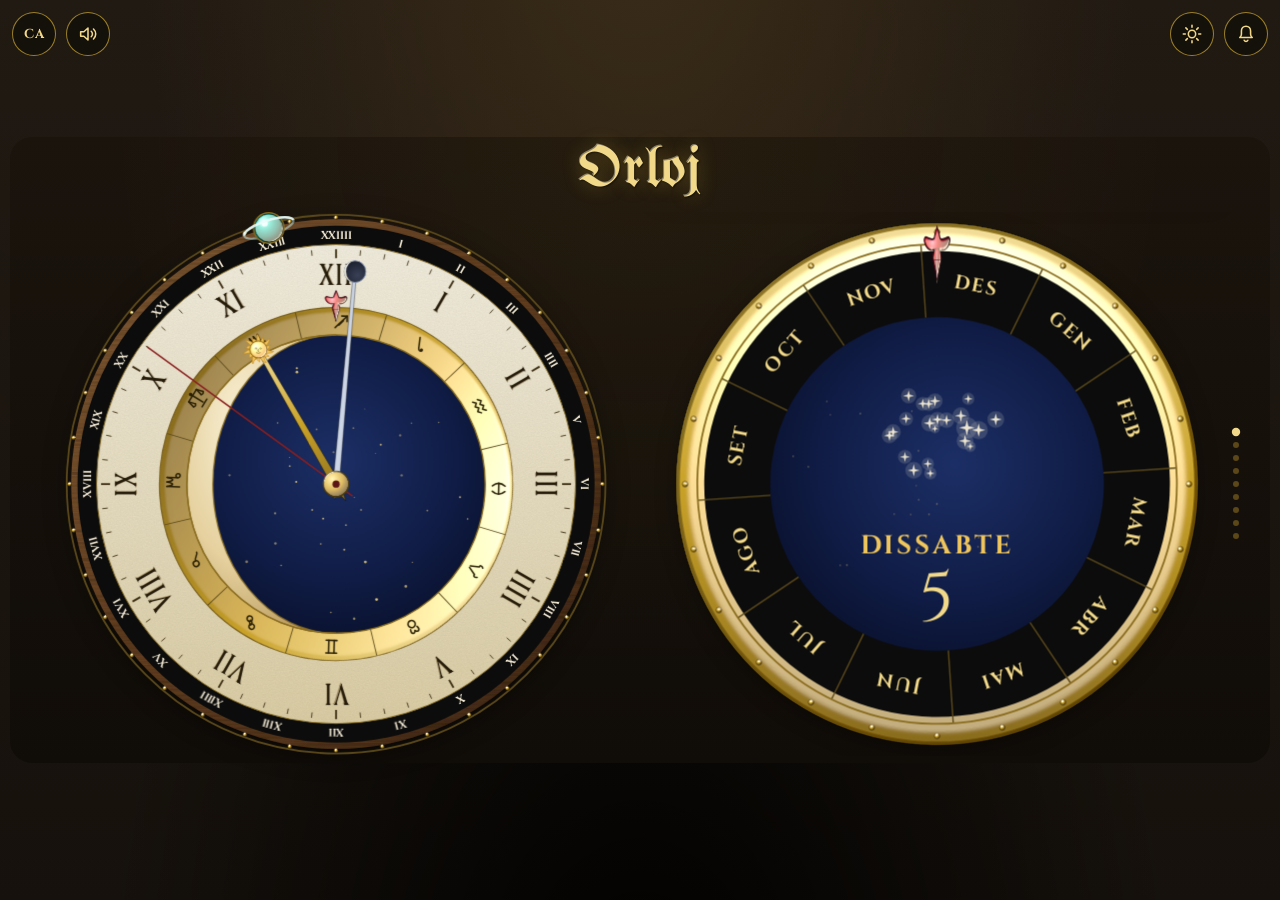
==== index.html @ bd99615a "Add files via upload" ====
<!DOCTYPE html>
<html lang="ca">
<head>
<meta charset="UTF-8">
<meta name="viewport" content="width=device-width, initial-scale=1.0, maximum-scale=1.0, user-scalable=no, viewport-fit=cover">
<meta name="apple-mobile-web-app-capable" content="yes">
<meta name="apple-mobile-web-app-status-bar-style" content="black-translucent">
<meta name="apple-mobile-web-app-title" content="Orloj">
<meta name="theme-color" content="#100c08">
<title>Orloj — iPhone</title>
<link rel="preconnect" href="https://fonts.googleapis.com">
<link rel="preconnect" href="https://fonts.gstatic.com" crossorigin>
<link href="https://fonts.googleapis.com/css2?family=UnifrakturMaguntia&family=Grenze+Gotisch:wght@500;600;700&family=Alegreya:ital,wght@0,500;0,700;1,500&family=Cinzel:wght@400;600;700&family=Cormorant+Garamond:ital,wght@0,400;0,500;0,600;0,700;1,400;1,500&display=swap" rel="stylesheet">
<style>
  :root{
    --nit: #0a1330;
    --nit2: #142452;
    --pedra: #211a13;
    --pedra2: #16110c;
    --or: #d4af37;
    --or-clar: #f2d98a;
    --or-fosc: #8a6d1f;
    --or-viu: #f0c65c;
    --ivori: #f2e8d0;
    --vermell: #7a1f1f;
    --arg: #c9d2e0;
  }

  *{ box-sizing: border-box; }

  html,body{
    margin:0;
    height:100%;
    background:
      radial-gradient(ellipse at 50% -10%, #3a2c18 0%, transparent 55%),
      radial-gradient(ellipse at 50% 120%, #000 0%, transparent 60%),
      linear-gradient(180deg, var(--pedra) 0%, var(--pedra2) 100%);
    color: var(--ivori);
    font-family: 'Cormorant Garamond', serif;
  }

  body{
    display:flex;
    justify-content:center;
    align-items:center;
    min-height: 100dvh;
    overflow-y: auto;
    padding:
      max(10px, env(safe-area-inset-top))
      max(10px, env(safe-area-inset-right))
      max(10px, env(safe-area-inset-bottom))
      max(10px, env(safe-area-inset-left));
  }

  .marc{
    width: min(100%, 92vh);
    max-width: 460px;
    border-radius: 22px;
    background:
      radial-gradient(ellipse at 50% 0%, rgba(212,175,55,0.06), transparent 60%),
      linear-gradient(180deg, #1b140d 0%, #100c08 100%);
    padding: 1.4vh 4vw 1.2vh;
    position: relative;
    display:flex;
    flex-direction:column;
    align-items:center;
  }

  .contingut{
    display:flex;
    flex-direction:column;
    align-items:center;
    width:100%;
  }
  .columna-esq, .columna-dre{
    display:flex;
    flex-direction:column;
    align-items:center;
    width:100%;
  }

  header{
    text-align:center;
    flex: 0 0 auto;
  }
  h1{
    font-family: 'UnifrakturMaguntia', cursive;
    font-weight: 400;
    font-size: clamp(22px, 7vh, 38px);
    margin: 2px 0 0;
    color: var(--or-clar);
    text-shadow: 0 0 18px rgba(212,175,55,0.35), -1px -1px 0px rgba(255,250,230,0.45), 1px 1px 1.5px rgba(0,0,0,0.7);
    letter-spacing: 1px;
    line-height:1;
    cursor: pointer;
  }
  h1:active{
    filter: brightness(0.85);
  }
  .subtitol{
    font-family: 'Cinzel', serif;
    font-size: clamp(8px, 1.6vh, 11px);
    letter-spacing: 2.5px;
    text-transform: uppercase;
    color: var(--or-viu);
    font-weight: 600;
    text-shadow: 0 0 6px rgba(240,198,92,0.35), -0.8px -0.8px 0 rgba(255,250,230,0.4), 0.8px 0.8px 1px rgba(0,0,0,0.65);
  }

  .disc-wrap{
    width: min(62vw, 40vh, 420px);
    flex: 0 0 auto;
    margin: 1vh auto 0;
    position: relative;
    aspect-ratio: 1 / 1;
  }
  .disc-wrap svg{ width:100%; height:100%; display:block; overflow:visible; }
  #astrolabiExt{ position:absolute; inset:0; }

  /* Gir de l'esfera interior (zodíac, lluna, busques): a les 12 del migdia i del
     vespre, en sentit contrari al de l'esfera del calendari, amb el mateix
     efecte de volum cilíndric daurat. La mida (87,3%) i el requadre retallat
     (viewBox) del SVG interior arriben fins radi 262, prou per cobrir la busca
     dels segons, que és la que arriba més lluny (radi 258) cap a l'anella blanca. */
  .astrolabi-flip-wrap{
    position: absolute;
    top: 50%; left: 50%;
    width: 100%;
    height: 100%;
    transform: translate(-50%, -50%);
    perspective: 1600px;
  }
  .astrolabi-flip{
    position: relative;
    width: 100%;
    height: 100%;
    transform-style: preserve-3d;
  }
  .astrolabi-flip.girant{
    animation: orlojGirAstrolabi 10.5s;
  }
  @keyframes orlojGirAstrolabi{
    0%      { transform: rotateY(0deg);    animation-timing-function: cubic-bezier(.45,.05,.55,.95); }
    42.857% { transform: rotateY(-180deg); animation-timing-function: linear; }
    57.143% { transform: rotateY(-180deg); animation-timing-function: cubic-bezier(.45,.05,.55,.95); }
    100%    { transform: rotateY(-360deg); }
  }
  .cos-cilindre-ast{
    position: absolute;
    inset: 0;
    transform-style: preserve-3d;
    pointer-events: none;
    /* Invisible en repòs: com que la cara frontal té zones transparents
       (fora del disc del zodíac), aquesta pila daurada només s'ha de veure
       mentre dura el gir; en repòs quedaria tapant l'anella de les hores. */
    opacity: 0;
  }
  .astrolabi-flip.girant .cos-cilindre-ast{
    opacity: 1;
  }
  .cos-cilindre-ast .capa-volum-ast{
    position: absolute;
    inset: 0;
    border-radius: 50%;
    background: radial-gradient(circle at 40% 36%,
      #fff6db 0%,
      #f0c65c 22%,
      #d4af37 45%,
      #b8860b 70%,
      #6b4c05 100%);
    box-shadow: inset 0 0 10px rgba(0,0,0,0.7);
  }
  /* El planeta és sempre una esfera -no un cilindre pla apilat, que donava un
     reflex/costura artificial a mig gir. La perla viu al mateix espai 3D que
     el disc (com a fill directe de .astrolabi-flip) però amb dues peces:
     - #planetaOrbita: sense rotació pròpia, només la posició (segueix el
       disc en girar, exactament com fa cara-davant-ast) i backface-visibility
       hidden, perquè quan el disc ensenya el revers la perla quedi eclipsada
       -oculta- igual que la cara frontal, com si el propi rellotge la tapés.
     - #planetaEsfera: una animació que contrarota exactament el mateix
       angle que el disc, perquè la bola es vegi sempre rodona (mai
       aixafada en el·lipse) mentre estigui visible -continguda amb la
       posició de la perla en tot moment. */
  .planeta-orbita{
    position: absolute;
    width: 5.5%;
    aspect-ratio: 1 / 1;
    transform: translate(-50%, -50%) translateZ(14px);
    transform-style: preserve-3d;
    backface-visibility: hidden;
    pointer-events: none;
  }
  .planeta-esfera{
    position: absolute;
    inset: 0;
  }
  .planeta-esfera svg{ width:100%; height:100%; display:block; overflow:visible; }
  .astrolabi-flip.girant .planeta-esfera{
    animation: orlojContrarotacioPlaneta 10.5s;
  }
  @keyframes orlojContrarotacioPlaneta{
    0%      { transform: rotateY(0deg);   animation-timing-function: cubic-bezier(.45,.05,.55,.95); }
    42.857% { transform: rotateY(180deg); animation-timing-function: linear; }
    57.143% { transform: rotateY(180deg); animation-timing-function: cubic-bezier(.45,.05,.55,.95); }
    100%    { transform: rotateY(360deg); }
  }
  .cara-davant-ast, .cara-darrere-ast{
    position: absolute;
    inset: 0;
    border-radius: 50%;
    backface-visibility: hidden;
    filter: drop-shadow(0 4px 12px rgba(0,0,0,0.4));
  }
  .cara-davant-ast{
    transform: translateZ(14px);
    background: transparent;
  }
  .cara-davant-ast svg{ width:100%; height:100%; display:block; overflow:visible; }
  .cara-darrere-ast{
    transform: rotateY(180deg) translateZ(14px);
    background:
      radial-gradient(circle at 32% 28%, #fff6db 0%, #f0c65c 32%, #c9a227 62%, #6e5416 100%);
    display:flex;
    align-items:center;
    justify-content:center;
  }
  .lema-gravat-ast{
    font-family:'UnifrakturMaguntia', cursive;
    font-weight:400;
    font-size: clamp(24px, 5vw, 44px);
    letter-spacing: 0.5px;
    text-align:center;
    color: #9c7a1f;
    text-shadow:
      -1px -1px 1px rgba(60,40,5,0.65),
      1px 1.5px 1.5px rgba(255,244,200,0.7);
    padding: 0 6%;
  }

  .calendari-wrap{
    width: min(33vw, 21vh, 190px);
    margin: 1vh auto 0;
    position: relative;
    z-index: 2;
    flex: 0 0 auto;
    perspective: 1400px;
  }
  .calendari-wrap svg{ width:100%; height:auto; display:block; }

  .calendari-flip{
    position: relative;
    width: 100%;
    aspect-ratio: 1 / 1;
    transform-style: preserve-3d;
  }
  .calendari-flip.girant{
    animation: orlojGirCalendari 10.5s;
  }
  @keyframes orlojGirCalendari{
    0%      { transform: rotateY(0deg);   animation-timing-function: cubic-bezier(.45,.05,.55,.95); }
    42.857% { transform: rotateY(180deg); animation-timing-function: linear; }
    57.143% { transform: rotateY(180deg); animation-timing-function: cubic-bezier(.45,.05,.55,.95); }
    100%    { transform: rotateY(360deg); }
  }

  .cos-cilindre{
    position: absolute;
    inset: 0;
    transform-style: preserve-3d;
    pointer-events: none;
  }
  .cos-cilindre .capa-volum{
    position: absolute;
    inset: 0;
    border-radius: 50%;
    background: radial-gradient(circle at 40% 36%,
      #fff6db 0%,
      #f0c65c 22%,
      #d4af37 45%,
      #b8860b 70%,
      #6b4c05 100%);
    box-shadow: inset 0 0 10px rgba(0,0,0,0.7);
  }

  .cara-davant, .cara-darrere{
    position: absolute;
    inset: 0;
    border-radius: 50%;
    backface-visibility: hidden;
    filter: drop-shadow(0 4px 12px rgba(0,0,0,0.4));
  }
  .cara-davant{
    transform: translateZ(14px);
  }
  .cara-davant svg{ width:100%; height:100%; }
  .cara-darrere{
    transform: rotateY(180deg) translateZ(14px);
    background:
      radial-gradient(circle at 32% 28%, #fff6db 0%, #f0c65c 32%, #c9a227 62%, #6e5416 100%);
    display:flex;
    align-items:center;
    justify-content:center;
  }
  .lema-gravat{
    font-family:'UnifrakturMaguntia', cursive;
    font-weight:400;
    font-size: clamp(13px, 8.5vw, 23px);
    letter-spacing: 0.4px;
    text-align:center;
    color: #9c7a1f;
    text-shadow:
      -0.8px -0.8px 1px rgba(60,40,5,0.65),
      0.8px 1.2px 1.2px rgba(255,244,200,0.7);
  }

  .lectura{
    text-align:center;
    flex: 0 0 auto;
    font-family:'Cinzel', serif;
  }
  .hora-digital{
    font-size: clamp(18px, 4.6vh, 28px);
    letter-spacing: 0;
    color: var(--or-clar);
    text-shadow: 0 0 12px rgba(212,175,55,0.3), -1px -1px 0 rgba(255,250,230,0.4), 1px 1px 1.5px rgba(0,0,0,0.7);
  }
  .hora-digital .xifra{
    display: inline-block;
    width: 0.62em;
    text-align: center;
  }
  .hora-digital .separador-hora{
    display: inline-block;
    width: 0.32em;
    text-align: center;
  }
  .data-digital{
    font-family:'Cormorant Garamond', serif;
    font-style: italic;
    font-size: clamp(11px, 2.4vh, 15px);
    color: var(--arg);
    margin-top: 1px;
    text-shadow: -0.8px -0.8px 0 rgba(255,250,230,0.3), 0.8px 0.8px 1px rgba(0,0,0,0.5);
  }
  .luna-linia{
    margin-top: 3px;
    font-size: clamp(9px, 1.8vh, 12px);
    letter-spacing: 1.2px;
    color: var(--or-viu);
    font-weight: 600;
    text-transform: uppercase;
    text-shadow: -0.8px -0.8px 0 rgba(255,250,230,0.35), 0.8px 0.8px 1px rgba(0,0,0,0.6);
  }

  .ambient-linia{
    margin-top: 5px;
    font-size: clamp(10px, 2.4vw, 12px);
    letter-spacing: 1.2px;
    color: var(--or-viu);
    text-transform: uppercase;
    opacity: 0.9;
    text-shadow: -0.7px -0.7px 0 rgba(255,250,230,0.3), 0.7px 0.7px 1px rgba(0,0,0,0.55);
  }
  .ambient-linia .separador-punt{
    color: var(--or-fosc);
    margin: 0 5px;
  }

  .separador{
    width: 55%;
    max-width: 200px;
    height: 1px;
    margin: 6px auto;
    background: linear-gradient(90deg, transparent, var(--or-fosc), transparent);
  }

  .lema{
    display:none;
  }

  text{ font-family:'Cinzel', serif; user-select:none; }
  .num-antic{ font-family:'UnifrakturMaguntia', cursive; }

  @media (prefers-reduced-motion: reduce){
    * { transition: none !important; }
  }

  /* Mòbil en horitzontal: disposició en dues columnes, com la versió de tauleta */
  @media (orientation: landscape) and (max-height: 600px){
    body{ align-items:center; }
    .marc{
      width: min(96vw, 780px);
      max-width: none;
      padding: 1.6vh 3vw;
    }
    .contingut{
      flex-direction: row;
      align-items: center;
      gap: 3vw;
    }
    .columna-esq{ flex: 1 1 56%; width:auto; }
    .columna-dre{ flex: 1 1 40%; width:auto; }

    header{ margin-bottom: 0; }
    h1{ font-size: clamp(16px, 5.5vh, 26px); margin: 0; }
    .subtitol{ font-size: clamp(7px, 1.4vh, 10px); }

    .disc-wrap{
      width: min(44vw, 68vh, 380px);
      margin: 0.4vh auto 0;
    }
    .calendari-wrap{
      width: min(24vw, 38vh, 175px);
      margin: 0.5vh auto 0;
    }
    .separador{ margin: 3px auto; }
    .hora-digital{ font-size: clamp(14px, 5vh, 26px); }
    .data-digital{ font-size: clamp(9px, 2.2vh, 14px); }
    .luna-linia{ font-size: clamp(7px, 1.7vh, 11px); }
    .ambient-linia{ font-size: clamp(7px, 1.7vh, 11px); }
  }
  /* =====================================================================
     DISSENY COMÚ: títol, dues esferes gairebé iguals i la roda de fulls
     ===================================================================== */
  :root{
    --S: min(84vw, 37svh);
    --pergami: radial-gradient(ellipse at 28% 18%, rgba(255,255,244,.55), transparent 60%),
               radial-gradient(ellipse at 82% 92%, rgba(130,90,35,.16), transparent 55%),
               linear-gradient(160deg, #f6ecd2 0%, #ecdcb4 58%, #e2cd9c 100%);
    --tinta: #34210f; --tinta2: #6a4b28; --accent: #7a1f12; --ratlla: rgba(100,64,22,.22);
    --festiu: #8a2414; --festiu-txt: #fff6e2; --cs: #9a4a1a;
    --serif: 'Alegreya', 'Cormorant Garamond', Georgia, serif;
  }
  @media (orientation: landscape){
    :root{ --S: min(42vw, calc(100svh - 84px)); }
    /* En horitzontal: marc ample, títol al centre de dalt (a la fila dels botons) i esferes grans */
    body{ padding: max(6px, env(safe-area-inset-top)) max(10px, env(safe-area-inset-right)) max(6px, env(safe-area-inset-bottom)) max(10px, env(safe-area-inset-left)) !important; }
    body .marc{ width: calc(100vw - 2 * max(10px, env(safe-area-inset-left))) !important; padding: 4px 3vw 10px !important; }
    .orloj-cap{ margin: 0 0 4px; }
    .orloj-cap h1{ font-size: clamp(32px, 11svh, 60px) !important; line-height:1.05 !important; }
    .orloj-cap .banderolaTitol{ width: clamp(150px, 30svh, 250px) !important; }
  }
  .marc{ width:auto !important; max-width:none !important; }
  .orloj-cap{ text-align:center; margin: 0 0 1.6svh; }
  .orloj-cap h1{ margin:0 !important; font-size: clamp(38px, 6.4svh, 64px) !important; }
  .orloj-cap .banderolaTitol{ width: clamp(170px, 26svh, 260px) !important; margin:0 auto; }
  .contingut{ display:flex !important; flex-direction:column !important; align-items:center !important;
    justify-content:center !important; gap: 2.2svh !important; }
  @media (orientation: landscape){ .contingut{ flex-direction:row !important; gap: 4.5vw !important; } }
  .columna-esq, .columna-dre{ flex:0 0 auto !important; width:auto !important; min-width:0; display:block !important; }
  .disc-wrap{ width: var(--S) !important; margin: 0 auto !important; }
  /* Títol medieval sense la placa de fusta: només el mot «Orloj» */
  .orloj-medieval .banderolaTitol > path, .orloj-medieval .banderolaTitol > g{ display:none; }
  .orloj-medieval .banderolaTitol{ overflow:visible; }
  /* Cap requadre de focus en tocar el títol (sí amb el teclat) */
  .orloj-cap h1, .orloj-cap .banderolaTitol{ outline:none !important; -webkit-tap-highlight-color: transparent; }
  .orloj-cap h1:focus-visible, .orloj-cap .banderolaTitol:focus-visible{ outline:2px solid rgba(242,217,138,.6) !important; outline-offset:4px; }
  /* Lemes del revers més grans, proporcionals a cada esfera */
  .lema-gravat-ast{ font-size: calc(var(--S) * .125) !important; line-height:1.15; }
  .lema-gravat{ font-size: calc(var(--S) * .135) !important; line-height:1.15; }

  /* ---------- La roda ---------- */
  .roda{ position:relative; height: calc(var(--S) * .96); width: min(calc(100vw - 56px), calc(var(--S) * 1.2)); margin:0 auto; touch-action:none; }
  @media (orientation: landscape){ .roda{ width: min(calc(var(--S) * 1.3), calc(92vw - var(--S) - 7vw)); } }
  .full-esfera .calendari-wrap{ width: calc(var(--S) * .96) !important; margin: 0 auto !important; }
  .roda-finestra{ position:absolute; inset:-14px -30px; overflow:hidden; }
  .roda-pista{ position:absolute; inset:14px 30px; }
  .full{ position:absolute; inset:0; will-change:transform; }
  .full.ocult{ display:none; }
  .roda-punts{ position:absolute; top:50%; right:-17px; transform:translateY(-50%); display:flex; flex-direction:column; gap:7px; }
  .roda-punts span{ display:block; width:6px; height:6px; border-radius:50%; background:#8a6d1f; opacity:.6; transition:all .3s; }
  .roda-punts span.actiu{ background:#f2d98a; opacity:1; transform:scale(1.4); }
  .roda-punts span.avis{ background:#e0803a; opacity:1; }
  @media (orientation: landscape){ .roda-punts{ right:-26px; } }

  /* ---------- Targetes: finestra rectangular de pergamí marfil, marc daurat (normal) o de ferro (medieval) ----------
     Les mides de lletra són fixes i un ajust automàtic (--k, de 1 a 0,8) les redueix una mica
     només si el contingut no cap a la finestra. */
  .targeta{ position:absolute; inset:0; filter: drop-shadow(0 6px 14px rgba(0,0,0,.5)); }
  .t-marc{ position:absolute; inset:0; padding:3px; border-radius:12px;
    background: linear-gradient(160deg, #f2d98a, #b8860b 35%, #6b4c05 60%, #d4af37); }
  .orloj-medieval .t-marc{ padding:4px; background: linear-gradient(180deg, #d8d8d8, #9a9a9a 45%, #5c5c5c); }
  .t-fons{ position:relative; height:100%; overflow:hidden; container-type:size; border-radius:9px;
    background: var(--pergami); color: var(--tinta);
    box-shadow: inset 0 0 22px rgba(110,70,20,.28);
    display:flex; flex-direction:column; align-items:center; text-align:center;
    padding: 10px 14px 12px; --k:1; }
  .t-fons.amb-ll{ padding:0; }
  .t-fons{ padding: calc(10px * var(--k)) calc(14px * var(--k)) calc(12px * var(--k)); }
  .ll-pane{ padding: calc(10px * var(--k)) calc(14px * var(--k)) calc(20px * var(--k)) !important; }
  .t-fons, .ll-pane{ --f-titol: calc(16px * var(--k)); --f-text: calc(16px * var(--k)); --f-etq: calc(12.5px * var(--k)); --f-gran: calc(56px * var(--k)); }

  .t-titol{ font-family:'Cinzel', serif; font-weight:700; font-size: var(--f-titol); letter-spacing:.14em; text-transform:uppercase; line-height:1.15;
    color: var(--accent); display:flex; align-items:center; justify-content:center; gap:10px; margin: 0 0 calc(6px * var(--k)); white-space:nowrap; flex:0 0 auto; }
  .t-titol::before, .t-titol::after{ content:''; width:22px; height:1px; background:currentColor; opacity:.5; }
  .orloj-medieval .t-titol{ font-family:'Grenze Gotisch', serif; font-weight:600; letter-spacing:.02em; text-transform:none; font-size: calc(var(--f-titol) * 1.3); }
  .t-files{ width:100%; margin-top:auto; }
  .t-fila{ display:flex; justify-content:space-between; align-items:baseline; gap:10px; padding: calc(5px * var(--k)) 0; border-bottom:1px solid var(--ratlla); }
  .t-fila:last-child{ border-bottom:0; }
  .t-fila span{ font-family:'Cinzel', serif; font-weight:600; font-size: var(--f-etq); letter-spacing:.06em; text-transform:uppercase; color: var(--tinta2); text-align:left; white-space:nowrap; }
  .t-fila b{ font-family:'Cormorant Garamond', serif; font-weight:700; font-size: var(--f-text); text-align:right; }
  .t-peu{ margin-top:auto; font-family:'Cormorant Garamond', serif; font-style:italic; font-size: var(--f-etq); color: var(--tinta2); padding-top:4px; }
  .m-estat{ margin:auto; font-family:'Cormorant Garamond', serif; font-style:italic; font-size: var(--f-text); color: var(--tinta2); }
  .m-estat a{ color: var(--accent); }

  /* Panells laterals dins d'una finestra */
  .lliscador{ position:relative; width:100%; height:100%; overflow:hidden; }
  .ll-pista{ display:flex; height:100%; will-change:transform; }
  .ll-pane{ flex:0 0 100%; height:100%; overflow:hidden; display:flex; flex-direction:column; align-items:center; padding: 10px 14px 20px; min-width:0; --k:1; }
  .ll-punts{ position:absolute; left:0; right:0; bottom:6px; display:flex; justify-content:center; gap:9px; }
  .ll-punts span{ width:7px; height:7px; border-radius:50%; background: var(--tinta2); opacity:.3; cursor:pointer; }
  .ll-punts span.actiu{ opacity:.9; background: var(--accent); }
  .ll-punts:has(span:only-child){ display:none; }

  /* Calendari */
  .cal-cap{ display:flex; align-items:center; justify-content:space-between; width:100%; margin-bottom: calc(4px * var(--k)); flex:0 0 auto; }
  .cal-titol{ font-family:'Cinzel', serif; font-weight:700; font-size: var(--f-titol); letter-spacing:.1em; text-transform:uppercase; color: var(--accent); cursor:pointer; white-space:nowrap; }
  .cal-titol small{ font-weight:600; letter-spacing:.06em; margin-left:.4em; color: var(--tinta2); }
  .orloj-medieval .cal-titol{ font-family:'Grenze Gotisch', serif; font-weight:600; text-transform:none; letter-spacing:.02em; font-size: calc(var(--f-titol) * 1.3); }
  .cal-b{ flex:0 0 auto; width: calc(30px * var(--k)); height: calc(30px * var(--k)); border-radius:50%; border:1.5px solid var(--accent); background:transparent; color: var(--accent);
    font: 700 calc(17px * var(--k)) 'Cinzel', serif; line-height:1; display:grid; place-items:center; cursor:pointer; padding:0 0 2px; }
  .cal-finestra{ position:relative; width:100%; flex:1 1 auto; min-height:0; overflow:hidden; }
  .cal-pista{ display:flex; height:100%; transform: translate3d(-100%,0,0); }
  .cal-mes{ flex:0 0 100%; height:100%; }
  .cal-graella{ display:grid; grid-template-columns: repeat(7, 1fr); grid-template-rows: auto repeat(6, 1fr); height:100%; align-items:center; justify-items:center; }
  .cap-dia{ font-family:'Cinzel', serif; font-weight:700; font-size: var(--f-etq); color: var(--tinta2); letter-spacing:.03em; padding-bottom:2px; }
  .cap-dia.cs{ color: var(--cs); }
  .dia{ position:relative; height:92%; max-height: calc(40px * var(--k)); aspect-ratio:1; display:grid; place-items:center; border-radius:50%;
    font-family:'Cormorant Garamond', serif; font-weight:700; font-size: var(--f-text); font-variant-numeric: lining-nums; color: var(--tinta); cursor:default; }
  .dia.cs{ color: var(--cs); }
  .dia.festiu{ background: var(--festiu); color: var(--festiu-txt); cursor:pointer; }
  .dia.commemora{ box-shadow: inset 0 0 0 2px var(--festiu); cursor:pointer; }
  .dia.avui{ box-shadow: 0 0 0 2px var(--tinta); }
  .dia.festiu.avui{ box-shadow: 0 0 0 2px var(--tinta), inset 0 0 0 2px var(--festiu-txt); }
  .dia.buit{ visibility:hidden; }
  .cal-etiqueta{ position:absolute; left:10px; right:10px; bottom:10px; padding: 8px 12px; border-radius:10px; background: rgba(52,33,15,.94); color:#f6ecd2;
    font-family:'Cormorant Garamond', serif; font-size: 16px; line-height:1.2; opacity:0; transform: translateY(8px); transition: all .25s; pointer-events:none; }
  .cal-etiqueta.visible{ opacity:1; transform:none; }
  .cal-etiqueta b{ display:block; font-weight:700; }
  .cal-etiqueta em{ display:block; font-family:'Cinzel', serif; font-style:normal; font-size: 12px; letter-spacing:.08em; opacity:.8; }

  /* On som */
  .l-nom{ font-family:'Cinzel', serif; font-weight:700; font-size: calc(26px * var(--k)); line-height:1.1; color: var(--tinta); margin-top:auto; }
  .orloj-medieval .l-nom{ font-family:'Grenze Gotisch', serif; font-weight:600; font-size: calc(32px * var(--k)); }
  .l-regio{ font-family:'Cormorant Garamond', serif; font-style:italic; font-size: var(--f-text); color: var(--tinta2); margin: 2px 0 auto; }

  /* El temps */
  .tm-fila{ display:flex; align-items:center; justify-content:center; gap:10px; margin-top:auto; }
  .tm-icona{ width: calc(64px * var(--k)); height: calc(64px * var(--k)); }
  .tm-gran{ font-family:'Cormorant Garamond', serif; font-weight:700; font-size: var(--f-gran); line-height:.95; font-variant-numeric: lining-nums; }
  .tm-desc{ font-family:'Cormorant Garamond', serif; font-style:italic; font-size: calc(var(--f-text) * 1.05); color: var(--tinta2); margin: 2px 0 auto; }
  .tm-detall{ display:grid; grid-template-columns: repeat(2, 1fr); width:100%; gap: 0 18px; }
  .tm-detall > div{ display:flex; justify-content:space-between; align-items:baseline; border-bottom:1px solid var(--ratlla); padding: calc(4px * var(--k)) 0; }
  .tm-detall span{ font-family:'Cinzel', serif; font-weight:600; font-size: var(--f-etq); letter-spacing:.03em; color: var(--tinta2); }
  .tm-detall b{ font-family:'Cormorant Garamond', serif; font-weight:700; font-size: var(--f-text); }
  .h12{ display:grid; grid-template-columns: repeat(3, 1fr); grid-auto-rows: 1fr; width:100%; flex:1; min-height:0; gap: 4px 8px; }
  .h12 > div{ display:flex; flex-direction:column; align-items:center; justify-content:center; min-height:0; }
  .h12 .hh{ font-family:'Cinzel', serif; font-weight:700; font-size: var(--f-etq); color: var(--tinta2); }
  .h12 svg{ width: calc(38px * var(--k)); height: calc(38px * var(--k)); }
  .h12 .tt{ font-family:'Cormorant Garamond', serif; font-weight:700; font-size: var(--f-text); }
  .d5{ display:flex; flex-direction:column; width:100%; flex:1; min-height:0; justify-content:space-evenly; }
  .d5 > div{ display:grid; grid-template-columns: 2.4em calc(32px * var(--k)) 2.4em 1fr 2.4em; align-items:center; gap:8px; }
  .d5 .dd{ font-family:'Cinzel', serif; font-weight:700; font-size: var(--f-etq); text-align:left; }
  .d5 svg{ width: calc(30px * var(--k)); height: calc(30px * var(--k)); }
  .d5 .mn, .d5 .mx{ font-family:'Cormorant Garamond', serif; font-weight:700; font-size: var(--f-text); }
  .d5 .mn{ color: var(--tinta2); }
  .d5 .barra{ position:relative; height:6px; border-radius:3px; background: var(--ratlla); }
  .d5 .barra i{ position:absolute; top:0; bottom:0; border-radius:3px; background: linear-gradient(90deg, #6f8fb8, #c98a3a); }

  /* Avisos: color d'alerta */
  .full-avisos .t-fons{ background: radial-gradient(ellipse at 50% 0%, rgba(255,240,200,.6), transparent 60%), linear-gradient(160deg, #f8dcb0, #f0bf86 60%, #e6a86a); }
  .full-avisos .t-marc{ background: linear-gradient(160deg, #ffb070, #c2410c 50%, #ff8a3d) !important; }
  .full-avisos .t-titol{ color:#8a1c0c; }
  .avisos{ list-style:none; margin:auto 0; padding:0; width:100%; display:flex; flex-direction:column; gap: calc(6px * var(--k)); }
  .avisos li{ display:flex; align-items:center; gap:10px; text-align:left; padding: calc(6px * var(--k)) 10px; border-radius:9px; background: rgba(255,255,255,.45); border-left: 5px solid #c2410c;
    font-family:'Cormorant Garamond', serif; font-weight:700; font-size: var(--f-text); line-height:1.15; color:#3a1508; }
  .avisos li.vermell{ border-left-color:#9b1c1c; background: rgba(255,225,215,.6); }
  .avisos svg{ flex:0 0 auto; width: calc(28px * var(--k)); height: calc(28px * var(--k)); fill:none; stroke:#8a1c0c; stroke-width:1.8; stroke-linecap:round; stroke-linejoin:round; }

  /* Avui */
  .av-fila{ display:flex; align-items:center; justify-content:center; gap:12px; margin: auto 0; }
  .av-num{ font-family:'Cormorant Garamond', serif; font-weight:700; font-size: calc(64px * var(--k)); line-height:.85; font-variant-numeric: lining-nums; }
  .av-text{ text-align:left; line-height:1.15; }
  .av-set{ font-family:'Cormorant Garamond', serif; font-style:italic; font-size: calc(var(--f-text) * 1.2); }
  .av-mes{ font-family:'Cinzel', serif; font-weight:700; font-size: var(--f-text); letter-spacing:.05em; }
  .av-any{ font-family:'Cinzel', serif; font-size: var(--f-etq); letter-spacing:.2em; color: var(--tinta2); }
  .ll-text{ align-items:stretch; text-align:left; justify-content:flex-start; }
  .ef-etq{ font-family:'Cinzel', serif; font-weight:700; font-size: var(--f-etq); letter-spacing:.12em; text-transform:uppercase; color: var(--accent); margin-top: calc(8px * var(--k)); }
  .ef-etq:first-child{ margin-top:0; }
  .ef-sant{ font-family:'Cormorant Garamond', serif; font-style:italic; font-size: var(--f-text); line-height:1.18; margin-top:2px; }
  .ef-text{ font-family:'Cormorant Garamond', serif; font-weight:500; font-size: var(--f-text); line-height:1.2; margin-top:2px; }
  .sl-graella{ display:grid; grid-template-columns:1fr 1fr; gap:14px; width:100%; flex:1; min-height:0; align-content:center; }
  .sl-col{ display:flex; flex-direction:column; align-items:center; gap: calc(2px * var(--k)); }
  .sl-ic{ width: calc(52px * var(--k)); height: calc(52px * var(--k)); flex:0 0 auto; margin: auto 0 calc(4px * var(--k)); }
  .ll-pane .sl-nota{ margin-top: 2px; }
  .sl-fila{ display:flex; gap:6px; align-items:baseline; font-family:'Cinzel', serif; font-weight:600; font-size: var(--f-etq); color: var(--tinta2); text-transform:uppercase; }
  .sl-fila b{ font-family:'Cormorant Garamond', serif; font-weight:700; font-size: var(--f-text); color: var(--tinta); text-transform:none; }
  .sl-nota{ font-family:'Cormorant Garamond', serif; font-style:italic; font-size: calc(var(--f-etq) * 1.1); color: var(--tinta2); line-height:1.15; text-align:center; }

  /* Distàncies: una fila per astre (nom · distància · temps de la llum) */
  .ds-llista{ width:100%; flex:1; min-height:0; display:flex; flex-direction:column; justify-content:space-evenly; }
  .ds-fila{ display:grid; grid-template-columns: 1fr auto; align-items:baseline; column-gap:10px; border-bottom:1px solid var(--ratlla); padding: calc(3px * var(--k)) 0; text-align:left; }
  .ds-fila:last-child{ border-bottom:0; }
  .ds-nom{ font-family:'Cinzel', serif; font-weight:700; font-size: var(--f-etq); letter-spacing:.05em; text-transform:uppercase; }
  .ds-km{ font-family:'Cormorant Garamond', serif; font-weight:700; font-size: var(--f-text); text-align:right; font-variant-numeric: lining-nums; }
  .ds-llum{ grid-column: 1 / -1; font-family:'Cormorant Garamond', serif; font-style:italic; font-size: calc(var(--f-etq) * 1.08); color: var(--tinta2); line-height:1.1; }
  .ds-fila.proper .ds-nom::after{ content:' ★'; color: var(--accent); }

  /* Ràdio: quatre emissores per panell */
  .r-graella{ display:grid; grid-template-columns:1fr 1fr; grid-template-rows: 1fr 1fr; gap: 8px; width:100%; flex:1; min-height:0; }
  .r-boto{ display:flex; align-items:center; gap:8px; text-align:left; border:1.5px solid var(--ratlla); border-radius:10px; background: rgba(255,255,255,.3);
    padding: 4px 10px; cursor:pointer; color: var(--tinta); min-width:0; font:inherit; }
  .r-boto.triat{ border-color: var(--accent); background: rgba(122,31,18,.1); }
  .r-punt{ flex:0 0 auto; width:9px; height:9px; border-radius:50%; background: var(--ratlla); }
  .r-boto.sonant .r-punt{ background: var(--accent); box-shadow: 0 0 6px rgba(122,31,18,.6); animation: orlojPolsBoto 1.6s infinite; }
  .r-txt{ min-width:0; }
  .r-nom{ display:block; font-family:'Cinzel', serif; font-weight:700; font-size: var(--f-etq); line-height:1.15; overflow-wrap:anywhere; }
  .r-sub{ display:block; font-family:'Cormorant Garamond', serif; font-style:italic; font-size: calc(var(--f-etq) * 1.08); color: var(--tinta2); line-height:1.15; }

  /* Podcasts */
  .p-sub{ font-family:'Cormorant Garamond', serif; font-style:italic; font-size: var(--f-etq); color: var(--tinta2); margin-top: -2px; }
  .p-cap-vell{ font-family:'Cinzel', serif; font-weight:700; font-size: var(--f-etq); letter-spacing:.1em; text-transform:uppercase; color: var(--accent); text-align:left; margin-bottom: calc(5px * var(--k)); }
  .p-cap-vell small{ font-family:'Cormorant Garamond', serif; font-style:italic; font-weight:400; letter-spacing:0; text-transform:none; color: var(--tinta2); font-size:1.1em; }
  .p-fila{ display:grid; grid-template-columns: repeat(auto-fit, minmax(46px, 1fr)); gap:8px; width:100%; margin: auto 0; }
  .p-boto{ position:relative; min-width:0; border:1.5px solid var(--ratlla); border-radius:10px; background: rgba(255,255,255,.3); padding: calc(10px * var(--k)) 2px calc(10px * var(--k)); cursor:pointer; color: var(--tinta); overflow:hidden; font:inherit; line-height:1.1; }
  .p-boto.triat{ border-color: var(--accent); }
  .p-boto.darrer{ box-shadow: inset 0 -3px 0 var(--accent); }
  .p-dia{ display:block; font-family:'Cinzel', serif; font-weight:700; font-size: var(--f-text); }
  .p-data{ display:block; font-family:'Cormorant Garamond', serif; font-size: var(--f-text); color: var(--tinta2); }
  .p-ic{ position:absolute; top:3px; right:4px; color: var(--accent); line-height:0; }
  .p-ic svg{ width: 10px; height: 10px; }
  .p-boto .ic-pausa, .p-boto.sonant .ic-play{ display:none; } .p-boto.sonant .ic-pausa{ display:inline; }
  .p-barra{ position:absolute; left:0; bottom:0; height:3px; width:0; background: var(--accent); }

  /* Notícies */
  .n-pane{ align-items:stretch; }
  .n-llista{ position:relative; flex:1; min-height:0; display:flex; flex-direction:column; overflow:hidden; text-align:left; }
  .n-item{ display:flex; gap:8px; padding: calc(5px * var(--k)) 0; border-bottom:1px solid var(--ratlla); color: var(--tinta); text-decoration:none; -webkit-touch-callout:none; -webkit-user-drag:none; }
  .n-item.ultim{ border-bottom:0; }
  .n-num{ flex:0 0 auto; min-width:1.2em; font-family:'Cinzel', serif; font-weight:700; font-size: var(--f-etq); color: var(--accent); line-height:1.5; }
  .n-txt{ font-family:'Cormorant Garamond', serif; font-weight:600; font-size: var(--f-text); line-height:1.15; }
  #nPeu{ position:absolute; left:0; right:0; bottom:20px; text-align:center; padding:0; font-size: 12px; }
  .full[data-full="noticies"] .ll-pane{ padding-bottom: calc(36px * var(--k)) !important; }

  /* ---------- Botons ---------- */
  .orloj-controls{ position:fixed; top: max(12px, env(safe-area-inset-top)); display:flex; gap:10px; z-index:50; }
  .orloj-controls.esq{ left: max(12px, env(safe-area-inset-left)); }
  .orloj-controls.dre{ right: max(12px, env(safe-area-inset-right)); }
  .orloj-boto{ width:44px; height:44px; border-radius:50%; border:1.5px solid rgba(212,175,55,.7); background: rgba(14,10,6,.6); color:#f2d98a;
    display:grid; place-items:center; padding:0; cursor:pointer; -webkit-tap-highlight-color:transparent; transition: box-shadow .2s, opacity .2s; }
  .orloj-boto svg{ width:22px; height:22px; display:block; }
  .orloj-boto:focus-visible{ outline:2px solid #f2d98a; outline-offset:2px; }
  .boto-idioma{ font: 700 13px 'Cinzel', serif; letter-spacing:1px; }
  #orlojBotoSo .barra{ display:none; }
  #orlojBotoSo.mut{ opacity:.6; } #orlojBotoSo.mut .barra{ display:inline; }
  #orlojBotoSo.bloquejat{ animation: orlojPolsBoto 2s ease-in-out infinite; }
  #orlojBotoVeu.parlant .ona1, #orlojBotoVeu.parlant .ona2{ animation: orlojOna 1s ease-in-out infinite; }
  @keyframes orlojOna{ 50%{ opacity:.25; } }
  #orlojBotoMode .ic-nit, #orlojBotoMode .ic-zz{ display:none; }
  .mode-nit #orlojBotoMode .ic-dia{ display:none; } .mode-nit #orlojBotoMode .ic-nit{ display:block; }
  .mode-zz #orlojBotoMode .ic-dia{ display:none; } .mode-zz #orlojBotoMode .ic-zz{ display:block; font: 700 15px 'Cinzel', serif; }
  @keyframes orlojPolsBoto{ 0%,100%{ box-shadow:0 0 0 0 rgba(240,198,92,.55); } 50%{ box-shadow:0 0 0 7px rgba(240,198,92,0); } }
  .orloj-menu-idioma{ position:absolute; top:52px; left:0; margin:0; padding:6px; list-style:none; min-width:190px; border-radius:12px;
    background: var(--pergami); border:1.5px solid #b8860b; box-shadow: 0 10px 28px rgba(0,0,0,.5); }
  .orloj-menu-idioma li{ display:flex; gap:12px; align-items:center; padding:9px 12px; border-radius:8px; cursor:pointer;
    font: 500 19px var(--serif); color: var(--tinta); }
  .orloj-menu-idioma li b{ font: 700 12px 'Cinzel', serif; letter-spacing:1px; color: var(--accent); width:24px; }
  .orloj-menu-idioma li.actiu{ background: rgba(122,31,18,.12); }
  .ara-sona{ position:fixed; left:50%; bottom: max(14px, env(safe-area-inset-bottom)); transform:translateX(-50%); z-index:50; display:flex; align-items:center; gap:10px;
    padding: 8px 10px 8px 14px; border-radius:24px; background: var(--pergami); border:1.5px solid #b8860b; color: var(--tinta); box-shadow:0 8px 22px rgba(0,0,0,.5); cursor:pointer; max-width: 90vw; }
  .ara-sona[hidden]{ display:none; }
  .ara-sona > svg{ width:22px; height:22px; flex:0 0 auto; color: var(--accent); }
  .as-txt{ display:flex; flex-direction:column; min-width:0; text-align:left; }
  .as-etq{ font: 700 11px 'Cinzel', serif; letter-spacing:1.4px; text-transform:uppercase; color: var(--tinta2); }
  .as-val{ font: 700 18px var(--serif); white-space:nowrap; overflow:hidden; text-overflow:ellipsis; }
  .as-tanca{ width:30px; height:30px; border-radius:50%; border:0; background: rgba(122,31,18,.12); color: var(--accent); display:grid; place-items:center; padding:0; cursor:pointer; }
  .as-tanca svg{ width:16px; height:16px; }
  .orloj-avis{ position:fixed; left:50%; top: calc(max(12px, env(safe-area-inset-top)) + 56px); transform: translate(-50%, -6px); z-index:55; opacity:0; pointer-events:none;
    padding: 8px 16px; border-radius:18px; background: rgba(20,14,8,.9); color:#f2d98a; font: 600 14px 'Cinzel', serif; letter-spacing:1px; transition: all .3s; text-align:center; max-width: 90vw; }
  .orloj-avis.visible{ opacity:1; transform: translate(-50%, 0); }
  .orloj-vel{ display:none; }

  /* =====================================================================
     MODE NOCTURN: el rellotge de sempre, enfosquit, i targetes fosques
     ===================================================================== */
  .mode-nit .orloj-vel{ display:block; position:fixed; inset:0; z-index:40; pointer-events:none; background: rgba(0,0,0,.5); }
  .mode-nit, .mode-nit body{ background:#050403 !important; }
  .mode-nit .t-fons, .mode-zz .t-fons{ --tinta:#e9dcc0; --tinta2:#b9a47e; --accent:#e0a85a; --ratlla: rgba(224,168,90,.22); --festiu:#a8402a; --festiu-txt:#fff1dc; --cs:#d08a5a;
    background: radial-gradient(ellipse at 50% 0%, rgba(212,175,55,.08), transparent 65%), linear-gradient(180deg, #17110b, #0b0805) !important; box-shadow:none; }
  .mode-nit .orloj-menu-idioma, .mode-nit .ara-sona{ background:#17110b; --tinta:#e9dcc0; --tinta2:#b9a47e; --accent:#e0a85a; }

  /* =====================================================================
     MODE Zz: verd fosforescent i taronja vermellós, tènues; la pantalla no s'apaga
     ===================================================================== */
  .mode-zz{ --lume: rgba(125,255,143,.62); --lume-tenue: rgba(125,255,143,.3); --brasa: rgba(255,90,31,.78); }
  .mode-zz, .mode-zz body{ background:#000 !important; }
  .mode-zz .marc{ background:#000 !important; box-shadow:none !important; border-color:transparent !important; }
  .mode-zz .disc-wrap svg *, .mode-zz .calendari-wrap svg *{ fill:none !important; stroke: var(--lume-tenue) !important; filter:none !important; }
  .mode-zz .disc-wrap svg defs *, .mode-zz .calendari-wrap svg defs *{ stroke:none !important; }
  .mode-zz .disc-wrap svg text, .mode-zz .calendari-wrap svg text{ fill: var(--lume) !important; stroke:none !important; }
  .mode-zz #lunaGranLit, .mode-zz #lunaLit{ fill: rgba(125,255,143,.26) !important; stroke: var(--lume) !important; }
  .mode-zz #busquaHora *, .mode-zz #busquaMinut *, .mode-zz #busquaHora, .mode-zz #busquaMinut{ fill: rgba(125,255,143,.45) !important; }
  .mode-zz #diaNum, .mode-zz #diaSetmanaAbrev{ fill: var(--brasa) !important; }
  .mode-zz .cara-davant, .mode-zz .cara-davant-ast{ filter:none !important; }
  .mode-zz .cos-cilindre, .mode-zz .cos-cilindre-ast, .mode-zz .cara-darrere, .mode-zz .cara-darrere-ast, .mode-zz .planeta-orbita{ display:none !important; }
  .mode-zz .orloj-cap h1{ color: var(--brasa) !important; text-shadow:none !important; }
  .mode-zz .banderolaTitol path, .mode-zz .banderolaTitol circle{ fill:#000 !important; stroke: var(--brasa) !important; filter:none !important; }
  .mode-zz .banderolaTitol text{ fill: var(--brasa) !important; text-shadow:none !important; }
  .mode-zz .orloj-boto{ background:transparent !important; border-color: var(--brasa) !important; color: var(--brasa) !important; }
  .mode-zz .roda-punts span{ background: rgba(255,90,31,.3) !important; } .mode-zz .roda-punts span.actiu{ background: var(--brasa) !important; }
  .mode-zz .t-marc{ background: rgba(255,90,31,.45) !important; padding:1.5px !important; }
  .mode-zz .t-fons{ --tinta: rgba(255,120,60,.85); --tinta2: rgba(255,120,60,.6); --accent: rgba(125,255,143,.7); --ratlla: rgba(255,90,31,.22); --festiu: rgba(255,90,31,.55); --festiu-txt:#000; --cs: rgba(255,120,60,.7);
    background:#000 !important; }
  .mode-zz .targeta{ filter:none; }
  .mode-zz .tm-icona, .mode-zz .h12 svg, .mode-zz .d5 svg, .mode-zz .sl-ic{ filter: grayscale(1) sepia(1) saturate(6) hue-rotate(-30deg) brightness(.75); }
  .mode-zz .orloj-menu-idioma, .mode-zz .ara-sona{ background:#000; border-color: var(--brasa); --tinta: rgba(255,120,60,.9); --tinta2: rgba(255,120,60,.6); --accent: rgba(125,255,143,.8); }

  @media (prefers-reduced-motion: reduce){ .full, .ll-pista, .cal-pista{ transition:none !important; } }
  @media print{ .orloj-controls, .ara-sona{ display:none; } }

  /* Sol i lluna en dues columnes; títol secundari dins d'un panell */
  .sl-graella{ display:grid; grid-template-columns: 1fr 1fr; gap: 0 18px; width:100%; flex:1; min-height:0; align-items:center; }
  .sl-col{ display:flex; flex-direction:column; align-items:stretch; min-width:0; }
  .sl-col .sl-ic{ align-self:center; margin: 2px 0; }
  .sl-col .sl-nota{ text-align:center; }
  .sl-nom{ font-family:'Cinzel', serif; font-weight:700; font-size: var(--f-etq); letter-spacing:.1em; text-transform:uppercase; color: var(--tinta2); text-align:center; }
  .t-titol-2{ margin-top: calc(14px * var(--k)); }
</style>
<link rel="manifest" href="orloj.webmanifest">
<link rel="apple-touch-icon" href="orloj-icona-180.png">
<link rel="icon" type="image/png" sizes="192x192" href="orloj-icona-192.png">
<meta name="theme-color" content="#16110c">
</head>
<body class="orloj-normal">

  <div class="marc">
    <header class="orloj-cap">
          <h1>Orloj</h1>
        </header>
    <div class="contingut">
      <div class="columna-esq">
        

        <div class="disc-wrap">
          <div class="astrolabi-flip-wrap">
            <div class="astrolabi-flip" id="astrolabiFlip">
              <div class="cos-cilindre-ast" id="cosCilindreAst"></div>
              <div class="cara-davant-ast">
                <svg id="astrolabi" viewBox="0 0 600 600"></svg>
              </div>
              <div class="cara-darrere-ast"><span class="lema-gravat-ast" id="lemaAst">Astra manent,<br>sed…</span></div>
              <div class="planeta-orbita" id="planetaOrbita">
                <div class="planeta-esfera" id="planetaEsfera">
                  <svg viewBox="-16.5 -16.5 33 33" overflow="visible"></svg>
                </div>
              </div>
            </div>
          </div>
          <svg id="astrolabiExt" viewBox="0 0 600 600" style="pointer-events:none;"></svg>
        </div>
      </div>

      <div class="columna-dre">
        <div class="roda" id="roda" aria-roledescription="roda"><div class="roda-finestra"><div class="roda-pista" id="rodaPista"><section class="full full-esfera" data-full="esfera"><div class="calendari-wrap">
          <div class="calendari-flip" id="calendariFlip">
            <div class="cos-cilindre" id="cosCilindre"></div>
            <div class="cara-davant">
              <svg id="calendari" viewBox="0 0 300 300"></svg>
            </div>
            <div class="cara-darrere"><span class="lema-gravat" id="lemaCal">tempus<br>fugit…</span></div>
          </div>
        </div></section>
          <section class="full" data-full="calendari"><div class="targeta"><div class="t-marc"><div class="t-fons">
            <div class="cal-cap">
              <button type="button" class="cal-b" id="calAnt" data-i18n-aria="mesAnt">‹</button>
              <div class="cal-titol" id="calTitol" data-i18n-title="dobleToc">—</div>
              <button type="button" class="cal-b" id="calSeg" data-i18n-aria="mesSeg">›</button>
            </div>
            <div class="cal-finestra" id="calFinestra"><div class="cal-pista" id="calPista"></div></div>
            <div class="cal-etiqueta" id="calEtiqueta" role="status"></div>
          </div></div></div></section>

          <section class="full" data-full="lloc"><div class="targeta"><div class="t-marc"><div class="t-fons">
            <div class="t-titol" data-i18n="onSom">On som</div>
            <div class="l-nom" id="fLloc">—</div>
            <div class="l-regio" id="fRegio">—</div>
            <div class="t-files">
              <div class="t-fila"><span data-i18n="altitud">Altitud</span><b id="fAlt">-- m</b></div>
              <div class="t-fila"><span data-i18n="coordenades">Coordenades</span><b id="fCoord">—</b></div>
              <div class="t-fila"><span data-i18n="migdiaSolar">Migdia solar</span><b id="fMigdia">--:--</b></div>
            </div>
          </div></div></div></section>

          <section class="full" data-full="temps"><div class="targeta"><div class="t-marc"><div class="t-fons amb-ll">
            <div class="lliscador" id="llTemps"><div class="ll-pista">
              <div class="ll-pane">
                <div class="t-titol" data-i18n="elTemps">El temps</div>
                <div class="tm-fila"><svg class="tm-icona" id="fIcona" viewBox="0 0 64 64" aria-hidden="true"></svg><div class="tm-gran" id="fTemp">--°</div></div>
                <div class="tm-desc" id="fDesc" data-i18n="esperantDades">Esperant dades…</div>
                <div class="tm-detall">
                  <div><span data-i18n="max">Màx</span><b id="fMax">--°</b></div>
                  <div><span data-i18n="min">Mín</span><b id="fMin">--°</b></div>
                  <div><span data-i18n="sensacio">Sensació</span><b id="fSens">--°</b></div>
                  <div><span data-i18n="humitat">Humitat</span><b id="fHum">--%</b></div>
                </div>
              </div>
              <div class="ll-pane">
                <div class="t-titol" data-i18n="t12">Properes hores</div>
                <div class="h12" id="fH12a"></div>
              </div>
              <div class="ll-pane">
                <div class="t-titol" data-i18n="t12">Properes hores</div>
                <div class="h12" id="fH12b"></div>
              </div>
              <div class="ll-pane">
                <div class="t-titol" data-i18n="t5">Propers 5 dies</div>
                <div class="d5" id="fD5"></div>
              </div>
            </div><div class="ll-punts"></div></div>
          </div></div></div></section>

          <section class="full full-avisos ocult" data-full="avisos" id="fullAvisos"><div class="targeta"><div class="t-marc"><div class="t-fons">
            <div class="t-titol"><span class="av-signe" aria-hidden="true">⚠</span> <span data-i18n="avisos">Avisos</span></div>
            <ul class="avisos" id="fAvisos"></ul>
          </div></div></div></section>

          <section class="full" data-full="avui"><div class="targeta"><div class="t-marc"><div class="t-fons amb-ll">
            <div class="lliscador" id="llAvui"><div class="ll-pista">
              <div class="ll-pane">
                <div class="t-titol" data-i18n="titolAvui">Avui</div>
                <div class="av-fila">
                  <div class="av-num" id="fDiaNum">–</div>
                  <div class="av-text"><div class="av-set" id="fDiaSet">—</div><div class="av-mes" id="fMes">—</div><div class="av-any" id="fAny">—</div></div>
                </div>
                <div class="t-files">
                  <div class="t-fila"><span data-i18n="diaAnyEtq">Dia de l'any</span><b id="fDiaAny">—</b></div>
                  <div class="t-fila"><span data-i18n="llunaT">Lluna</span><b id="fFase">—</b></div>
                  <div class="t-fila"><span data-i18n="zodiac">Zodíac</span><b id="fZodiac">—</b></div>
                </div>
              </div>
              <div class="ll-pane ll-text">
                <div class="t-titol" id="fSantEtq" data-i18n="sant">Sant del dia</div>
                <div class="ef-sant" id="fSant">—</div>
                <div class="t-titol t-titol-2" data-i18n="tdc">Tal dia com avui</div>
                <div class="ef-etq" id="fCurioEtq">—</div>
                <div class="ef-text" id="fCurio">—</div>
              </div>
              <div class="ll-pane">
                <div class="t-titol" data-i18n="tsl">Sol i lluna</div>
                <div class="sl-graella">
                  <div class="sl-col"><div class="sl-nom" data-i18n="solT">Sol</div><svg class="sl-ic" viewBox="0 0 48 48" aria-hidden="true"><circle cx="24" cy="24" r="9" fill="url(#gSolSL)" stroke="#8a5536" stroke-width="1.4"/><g stroke="#b97752" stroke-width="2.4" stroke-linecap="round"><path d="M24 4v6M24 38v6M4 24h6M38 24h6M9.9 9.9l4.2 4.2M33.9 33.9l4.2 4.2M9.9 38.1l4.2-4.2M33.9 14.1l4.2-4.2"/></g><defs><radialGradient id="gSolSL" cx="35%" cy="30%" r="70%"><stop offset="0%" stop-color="#fff0de"/><stop offset="50%" stop-color="#e3a983"/><stop offset="100%" stop-color="#9a5e3c"/></radialGradient></defs></svg>
                <div class="t-files">
                  <div class="t-fila"><span data-i18n="surt">Surt</span><b id="slSolS">--:--</b></div>
                  <div class="t-fila"><span data-i18n="pon">Es pon</span><b id="slSolP">--:--</b></div>
                </div>
                <div class="sl-nota" id="slLlum">—</div>
                <div class="sl-nota" id="slDif">—</div></div>
                  <div class="sl-col"><div class="sl-nom" data-i18n="llunaT">Lluna</div><svg class="sl-ic" viewBox="0 0 48 48" aria-hidden="true"><circle cx="24" cy="24" r="15" fill="#5c4c32" opacity=".35"/><path id="slFase" d="" fill="#f8f0de" stroke="#8a5536" stroke-width="1"/><circle cx="24" cy="24" r="15" fill="none" stroke="#8a5536" stroke-width="1.2"/></svg>
                <div class="t-files">
                  <div class="t-fila"><span data-i18n="surt">Surt</span><b id="slLlS">--:--</b></div>
                  <div class="t-fila"><span data-i18n="pon">Es pon</span><b id="slLlP">--:--</b></div>
                </div>
                <div class="sl-nota" id="slIl">—</div>
                <div class="sl-nota" id="slProp">—</div></div>
                </div>
              </div>
            </div><div class="ll-punts"></div></div>
          </div></div></div></section>

          <section class="full" data-full="distancies"><div class="targeta"><div class="t-marc"><div class="t-fons amb-ll">
            <div class="lliscador" id="llDist"><div class="ll-pista" id="dPista"></div><div class="ll-punts"></div></div>
          </div></div></div></section>

          <section class="full" data-full="radio"><div class="targeta"><div class="t-marc"><div class="t-fons amb-ll">
            <div class="lliscador" id="llRadio"><div class="ll-pista" id="rPista"></div><div class="ll-punts"></div></div>
          </div></div></div></section>

          <section class="full ocult" data-full="podcasts" id="fullPodcasts"><div class="targeta"><div class="t-marc"><div class="t-fons amb-ll">
            <div class="lliscador" id="llPod"><div class="ll-pista">
              <div class="ll-pane"><div class="t-titol">La Competència</div><div class="p-sub">RAC1 · <span data-i18n="podcasts">Podcasts</span></div><div class="p-fila" id="pCompetencia"></div></div>
              <div class="ll-pane"><div class="t-titol">Via lliure</div><div class="p-sub">RAC1 · <span data-i18n="podcasts">Podcasts</span></div><div class="p-fila" id="pVia"></div></div>
            </div><div class="ll-punts"></div></div>
          </div></div></div></section>

          <section class="full" data-full="noticies"><div class="targeta"><div class="t-marc"><div class="t-fons amb-ll">
            <div class="lliscador" id="llNot"><div class="ll-pista" id="nPista">
              <div class="ll-pane n-pane"><div class="t-titol" data-i18n="noticies">Notícies</div><div class="n-llista" id="mNoticies"></div></div>
            </div><div class="ll-punts"></div></div>
            <div class="t-peu" id="nPeu"></div>
          </div></div></div></section>
        </div></div><div class="roda-punts" id="rodaPunts" aria-hidden="true"></div></div>


      </div>
    </div>
  </div>

<div class="orloj-controls esq" role="group">
  <button type="button" class="orloj-boto boto-idioma" id="orlojBotoIdioma" aria-haspopup="true" aria-expanded="false"><span id="orlojCodiIdioma">CA</span></button>
  <button type="button" class="orloj-boto" id="orlojBotoVeu">
    <svg viewBox="0 0 24 24" fill="none" stroke="currentColor" stroke-width="1.7" stroke-linecap="round" stroke-linejoin="round" aria-hidden="true"><path d="M4 9.5h3.5L12 5.5v13l-4.5-4H4z"/><path class="ona1" d="M15.5 9a4 4 0 0 1 0 6"/><path class="ona2" d="M18 6.5a7.5 7.5 0 0 1 0 11"/></svg>
  </button>
  <ul class="orloj-menu-idioma" id="orlojMenuIdioma" role="menu" hidden></ul>
</div>
<div class="orloj-controls dre" role="group">
  <button type="button" class="orloj-boto" id="orlojBotoMode">
    <svg class="ic-dia" viewBox="0 0 24 24" fill="none" stroke="currentColor" stroke-width="1.7" stroke-linecap="round" stroke-linejoin="round" aria-hidden="true"><circle cx="12" cy="12" r="4"/><path d="M12 2.5v2.2M12 19.3v2.2M2.5 12h2.2M19.3 12h2.2M5.3 5.3l1.6 1.6M17.1 17.1l1.6 1.6M5.3 18.7l1.6-1.6M17.1 6.9l1.6-1.6"/></svg>
    <svg class="ic-nit" viewBox="0 0 24 24" fill="none" stroke="currentColor" stroke-width="1.7" stroke-linecap="round" stroke-linejoin="round" aria-hidden="true"><path d="M19.5 14.5A7.5 7.5 0 0 1 9.5 4.5a7.5 7.5 0 1 0 10 10z"/></svg>
    <span class="ic-zz" aria-hidden="true">Zz</span>
  </button>
  <button type="button" class="orloj-boto" id="orlojBotoSo" aria-pressed="true">
    <svg viewBox="0 0 24 24" fill="none" stroke="currentColor" stroke-width="1.7" stroke-linecap="round" stroke-linejoin="round" aria-hidden="true">
      <path d="M12 3.5c-3 0-5 2.3-5 5.3v3.4c0 1.5-.7 2.7-1.8 3.6h13.6c-1.1-.9-1.8-2.1-1.8-3.6V8.8c0-3-2-5.3-5-5.3z"/>
      <path d="M10 18.8a2.2 2.2 0 0 0 4 0"/>
      <path class="barra" d="M4 4l16 16"/>
    </svg>
  </button>
</div>
<div class="ara-sona" id="araSona" role="button" tabindex="0" hidden>
  <svg viewBox="0 0 24 24" id="icSona" fill="none" stroke="currentColor" stroke-width="1.8" stroke-linecap="round" aria-hidden="true"><path d="M9 6v12M15 6v12"/></svg>
  <span class="as-txt"><span class="as-etq" data-i18n="araSona">Ara sona</span><span class="as-val" id="vSona">—</span></span>
  <button type="button" class="as-tanca" id="sonaTanca" data-i18n-aria="tanca"><svg viewBox="0 0 24 24" fill="none" stroke="currentColor" stroke-width="2" stroke-linecap="round" aria-hidden="true"><path d="M7 7l10 10M17 7L7 17"/></svg></button>
</div>
<div class="orloj-avis" id="orlojAvis" role="status" aria-live="polite"></div>
<div class="orloj-vel" aria-hidden="true"></div>
<script>
window.ORLOJ_CONFIG = {"selectorTitol": "h1", "textDaurat": "original", "placa": "daurada"};
(function(){
  // Configuració de cada variant (la injecta build.py abans d'aquest codi).
  const CONFIG = Object.assign({
    selectorTitol: 'h1',            // element que també desbloqueja l'àudio en prémer-lo
    textDaurat: 'original',         // 'clar' = daurat més lluminós (tema pàtina)
    placa: 'daurada'                // estil de la placa de la llegenda: 'daurada' o 'fusta'
  }, window.ORLOJ_CONFIG || {});
  const COLORS_TEXT = CONFIG.textDaurat === 'clar'
    ? { anellAntic:'#ffe9ab', mesos:'#ffe487', diaSetmana:'#ffd873', diaNum:'#ffe487' }
    : { anellAntic:'#f5ecd6', mesos:'#f2d98a', diaSetmana:'#f0c65c', diaNum:'#f2d98a' };

  // Preferències de l'usuari, recordades al navegador (si està permès).
  function llegeixPref(clau, perDefecte){
    try { const v = localStorage.getItem('orloj.' + clau); return v === null ? perDefecte : v; }
    catch(e){ return perDefecte; }
  }
  function desaPref(clau, valor){
    try { localStorage.setItem('orloj.' + clau, valor); } catch(e){}
  }

  const NS = "http://www.w3.org/2000/svg";
  const CX = 300, CY = 300;

  function el(tag, attrs){
    const e = document.createElementNS(NS, tag);
    for (const k in attrs) e.setAttribute(k, attrs[k]);
    return e;
  }
  function polarX(cx, r, angDeg){ return cx + r * Math.sin(angDeg * Math.PI/180); }
  function polarY(cy, r, angDeg){ return cy - r * Math.cos(angDeg * Math.PI/180); }

  // Forma d'estel de quatre puntes (centelleig), centrada a l'origen
  function pathEstel(r){
    const rInner = r * 0.28;
    let punts = [];
    for (let i=0;i<8;i++){
      const ang = i*45 - 90;
      const radi = (i%2===0) ? r : rInner;
      const x = radi*Math.cos(ang*Math.PI/180);
      const y = radi*Math.sin(ang*Math.PI/180);
      punts.push(`${x.toFixed(2)},${y.toFixed(2)}`);
    }
    return 'M' + punts.join('L') + 'Z';
  }

  // ==================== El cos del cilindre amb volum ====================
  (function generaVolumCilindre(){
    const contenidor = document.getElementById('cosCilindre');
    if (!contenidor) return;

    const totalCapes = 24;
    const gruixTotal = 28;

    for (let i = 0; i < totalCapes; i++) {
      const capa = document.createElement('div');
      capa.className = 'capa-volum';

      const zPos = -gruixTotal/2 + (i * (gruixTotal / (totalCapes - 1)));

      capa.style.position = 'absolute';
      capa.style.inset = '0';
      capa.style.borderRadius = '50%';
      capa.style.transform = `translateZ(${zPos.toFixed(2)}px)`;

      contenidor.appendChild(capa);
    }
  })();

  // ==================== El cos del cilindre de l'esfera interior (astrolabi) ====================
  (function generaVolumCilindreAstrolabi(){
    const contenidor = document.getElementById('cosCilindreAst');
    if (!contenidor) return;

    const totalCapes = 24;
    // Una mica menys que la profunditat de les cares (14px), per evitar que
    // la capa més externa de la pila coincideixi exactament amb la cara
    // frontal (conflicte de renderització "z-fighting" que feia que el
    // daurat es filtrés per les zones transparents fins i tot en repòs).
    const gruixTotal = 25.2;

    for (let i = 0; i < totalCapes; i++) {
      const capa = document.createElement('div');
      capa.className = 'capa-volum-ast';

      const zPos = -gruixTotal/2 + (i * (gruixTotal / (totalCapes - 1)));

      capa.style.position = 'absolute';
      capa.style.inset = '0';
      capa.style.borderRadius = '50%';
      capa.style.transform = `translateZ(${zPos.toFixed(2)}px)`;

      contenidor.appendChild(capa);
    }
  })();

  // Fletxa/punxa de relleu (inspirada en una punta de tanca de ferro forjat), amb la punta a l'origen (0,0)
  const fletxaFerroPath = "M 0,0 L -4.5,-13 C -4.5,-16 -3,-17 -2,-18 C -6,-17 -11,-18 -13,-22 C -14,-24 -13,-25.5 -11,-25 C -8,-24.3 -5,-23 -3,-24.5 C -2.5,-27 -1,-29 0,-31 C 1,-29 2.5,-27 3,-24.5 C 5,-23 8,-24.3 11,-25 C 13,-25.5 14,-24 13,-22 C 11,-18 6,-17 2,-18 C 3,-17 4.5,-16 4.5,-13 L 0,0 Z";

  const svg = document.getElementById('astrolabi');
  svg.setAttribute('overflow','visible');
  const svgExt = document.getElementById('astrolabiExt');
  svgExt.setAttribute('overflow','visible');

  // ---------- DEFS ----------
  const defs = el('defs', {});
  const skyGrad = el('radialGradient', {id:'ceil', cx:'50%', cy:'42%', r:'75%'});
  skyGrad.appendChild(el('stop', {offset:'0%', 'stop-color':'#1c2f66'}));
  skyGrad.appendChild(el('stop', {offset:'55%', 'stop-color':'#101c45'}));
  skyGrad.appendChild(el('stop', {offset:'100%', 'stop-color':'#060b1f'}));
  defs.appendChild(skyGrad);

  const goldGrad = el('linearGradient', {id:'orBanda', x1:'0%', y1:'0%', x2:'0%', y2:'100%'});
  goldGrad.appendChild(el('stop', {offset:'0%', 'stop-color':'#f3de9a'}));
  goldGrad.appendChild(el('stop', {offset:'50%', 'stop-color':'#c9a227'}));
  goldGrad.appendChild(el('stop', {offset:'100%', 'stop-color':'#8a6d1f'}));
  defs.appendChild(goldGrad);

  const ivoriGrad = el('linearGradient', {id:'ivoriBanda', x1:'0%', y1:'0%', x2:'0%', y2:'100%'});
  ivoriGrad.appendChild(el('stop', {offset:'0%', 'stop-color':'#fbf6e6'}));
  ivoriGrad.appendChild(el('stop', {offset:'100%', 'stop-color':'#e4d6ac'}));
  defs.appendChild(ivoriGrad);

  const hubGrad = el('radialGradient', {id:'nucli', cx:'35%', cy:'30%', r:'70%'});
  hubGrad.appendChild(el('stop', {offset:'0%', 'stop-color':'#f6e6a6'}));
  hubGrad.appendChild(el('stop', {offset:'60%', 'stop-color':'#c9a227'}));
  hubGrad.appendChild(el('stop', {offset:'100%', 'stop-color':'#6e5416'}));
  defs.appendChild(hubGrad);

  const lunaGranGrad = el('radialGradient', {id:'lunaGranBanda', cx:'38%', cy:'32%', r:'75%'});
  lunaGranGrad.appendChild(el('stop', {offset:'0%', 'stop-color':'#faf3d9'}));
  lunaGranGrad.appendChild(el('stop', {offset:'60%', 'stop-color':'#e6d19f'}));
  lunaGranGrad.appendChild(el('stop', {offset:'100%', 'stop-color':'#b99a5c'}));
  defs.appendChild(lunaGranGrad);

  const perlaGrad = el('radialGradient', {id:'perlaBanda', cx:'32%', cy:'28%', r:'75%'});
  perlaGrad.appendChild(el('stop', {offset:'0%', 'stop-color':'#eafcfa'}));
  perlaGrad.appendChild(el('stop', {offset:'30%', 'stop-color':'#4dd0c4'}));
  perlaGrad.appendChild(el('stop', {offset:'70%', 'stop-color':'#159084'}));
  perlaGrad.appendChild(el('stop', {offset:'100%', 'stop-color':'#063f38'}));
  defs.appendChild(perlaGrad);

  const ferroGrad = el('radialGradient', {id:'ferroBanda', cx:'32%', cy:'26%', r:'80%'});
  ferroGrad.appendChild(el('stop', {offset:'0%', 'stop-color':'#ffb3c0'}));
  ferroGrad.appendChild(el('stop', {offset:'30%', 'stop-color':'#c8102e'}));
  ferroGrad.appendChild(el('stop', {offset:'65%', 'stop-color':'#7a0a1f'}));
  ferroGrad.appendChild(el('stop', {offset:'100%', 'stop-color':'#2b0510'}));
  defs.appendChild(ferroGrad);

  const solGrad = el('radialGradient', {id:'solBanda', cx:'35%', cy:'32%', r:'70%'});
  solGrad.appendChild(el('stop', {offset:'0%', 'stop-color':'#fffadd'}));
  solGrad.appendChild(el('stop', {offset:'45%', 'stop-color':'#f6d76a'}));
  solGrad.appendChild(el('stop', {offset:'100%', 'stop-color':'#c9861a'}));
  defs.appendChild(solGrad);

  const lunaLitGrad = el('radialGradient', {id:'lunaLitBanda', cx:'32%', cy:'30%', r:'75%'});
  lunaLitGrad.appendChild(el('stop', {offset:'0%', 'stop-color':'#fffdf6'}));
  lunaLitGrad.appendChild(el('stop', {offset:'55%', 'stop-color':'#e8e2c8'}));
  lunaLitGrad.appendChild(el('stop', {offset:'100%', 'stop-color':'#b8ae8e'}));
  defs.appendChild(lunaLitGrad);

  const lunaDarkGrad = el('radialGradient', {id:'lunaDarkBanda', cx:'62%', cy:'68%', r:'75%'});
  lunaDarkGrad.appendChild(el('stop', {offset:'0%', 'stop-color':'#3a4258'}));
  lunaDarkGrad.appendChild(el('stop', {offset:'100%', 'stop-color':'#1a1e2c'}));
  defs.appendChild(lunaDarkGrad);

  const rebloGrad = el('radialGradient', {id:'rebloBanda', cx:'35%', cy:'30%', r:'70%'});
  rebloGrad.appendChild(el('stop', {offset:'0%', 'stop-color':'#fff8e0'}));
  rebloGrad.appendChild(el('stop', {offset:'45%', 'stop-color':'#c9a227'}));
  rebloGrad.appendChild(el('stop', {offset:'100%', 'stop-color':'#5c4416'}));
  defs.appendChild(rebloGrad);

  // ---------- Relleu metàl·lic envellit (textura + llum especular) ----------
  const filtreTextura = el('filter', {id:'texturaMetall', x:'-20%', y:'-20%', width:'140%', height:'140%'});
  filtreTextura.appendChild(el('feTurbulence', {type:'fractalNoise', baseFrequency:'0.7', numOctaves:'3', seed:'12', result:'soroll'}));
  filtreTextura.appendChild(el('feColorMatrix', {in:'soroll', type:'matrix', values:'0 0 0 0 0  0 0 0 0 0  0 0 0 0 0  0.5 0.5 0.5 0 0', result:'sorollAlpha'}));
  const fCompTransfer = el('feComponentTransfer', {in:'sorollAlpha', result:'sorollSuau'});
  fCompTransfer.appendChild(el('feFuncA', {type:'linear', slope:'0.18', intercept:'0'}));
  filtreTextura.appendChild(fCompTransfer);
  filtreTextura.appendChild(el('feComposite', {in:'sorollSuau', in2:'SourceGraphic', operator:'in', result:'sorollRetallat'}));
  filtreTextura.appendChild(el('feBlend', {in:'SourceGraphic', in2:'sorollRetallat', mode:'multiply'}));
  defs.appendChild(filtreTextura);

  const filtreRelleu = el('filter', {id:'relleuAnell', x:'-20%', y:'-20%', width:'140%', height:'140%'});
  filtreRelleu.appendChild(el('feGaussianBlur', {in:'SourceAlpha', stdDeviation:'2.5', result:'blur'}));
  const fSpec = el('feSpecularLighting', {in:'blur', surfaceScale:'3', specularConstant:'0.9', specularExponent:'12', 'lighting-color':'#fff6db', result:'spec'});
  fSpec.appendChild(el('fePointLight', {x:'150', y:'80', z:'180'}));
  filtreRelleu.appendChild(fSpec);
  filtreRelleu.appendChild(el('feComposite', {in:'spec', in2:'SourceAlpha', operator:'in', result:'specClip'}));
  filtreRelleu.appendChild(el('feComposite', {in:'SourceGraphic', in2:'specClip', operator:'arithmetic', k1:'0', k2:'1', k3:'1', k4:'0'}));
  defs.appendChild(filtreRelleu);

  const filtreRelleuPetit = el('filter', {id:'relleuPetit', x:'-60%', y:'-60%', width:'220%', height:'220%'});
  filtreRelleuPetit.appendChild(el('feGaussianBlur', {in:'SourceAlpha', stdDeviation:'0.8', result:'blur'}));
  const fSpec2 = el('feSpecularLighting', {in:'blur', surfaceScale:'2', specularConstant:'0.9', specularExponent:'10', 'lighting-color':'#fff6db', result:'spec'});
  fSpec2.appendChild(el('fePointLight', {x:'150', y:'80', z:'120'}));
  filtreRelleuPetit.appendChild(fSpec2);
  filtreRelleuPetit.appendChild(el('feComposite', {in:'spec', in2:'SourceAlpha', operator:'in', result:'specClip'}));
  filtreRelleuPetit.appendChild(el('feComposite', {in:'SourceGraphic', in2:'specClip', operator:'arithmetic', k1:'0', k2:'1', k3:'1', k4:'0'}));
  defs.appendChild(filtreRelleuPetit);

  // ---------- Fusta noble mate (bisell exterior) ----------
  const fustaGrad = el('linearGradient', {id:'fustaBanda', x1:'0%', y1:'0%', x2:'100%', y2:'100%'});
  fustaGrad.appendChild(el('stop', {offset:'0%', 'stop-color':'#8a6239'}));
  fustaGrad.appendChild(el('stop', {offset:'45%', 'stop-color':'#6b4423'}));
  fustaGrad.appendChild(el('stop', {offset:'100%', 'stop-color':'#432a15'}));
  defs.appendChild(fustaGrad);

  const filtreFusta = el('filter', {id:'texturaFusta', x:'-20%', y:'-20%', width:'140%', height:'140%'});
  filtreFusta.appendChild(el('feTurbulence', {type:'turbulence', baseFrequency:'0.006 0.22', numOctaves:'4', seed:'4', result:'veta'}));
  filtreFusta.appendChild(el('feColorMatrix', {in:'veta', type:'matrix', values:'0 0 0 0 0  0 0 0 0 0  0 0 0 0 0  0.6 0.6 0.6 0 0', result:'vetaAlpha'}));
  const fCompTransferFusta = el('feComponentTransfer', {in:'vetaAlpha', result:'vetaSuau'});
  fCompTransferFusta.appendChild(el('feFuncA', {type:'linear', slope:'0.45', intercept:'0'}));
  filtreFusta.appendChild(fCompTransferFusta);
  filtreFusta.appendChild(el('feComposite', {in:'vetaSuau', in2:'SourceGraphic', operator:'in', result:'vetaRetallada'}));
  filtreFusta.appendChild(el('feBlend', {in:'SourceGraphic', in2:'vetaRetallada', mode:'multiply'}));
  defs.appendChild(filtreFusta);

  svgExt.appendChild(defs);

  // ---------- Anells de fons (ara integrats al disc giratori: tot l'esfera
  // gira sencera, sense deixar cap anell estàtic enrere) ----------
  svg.appendChild(el('circle', {cx:CX, cy:CY, r:298, fill:'none', stroke:'#5c4a1c', 'stroke-width':2}));
  svg.appendChild(el('circle', {cx:CX, cy:CY, r:293, fill:'url(#fustaBanda)', filter:'url(#texturaFusta)'}));

  // Reblons al voltant de la vora exterior
  const reblonsGrup = el('g', {});
  for(let i=0;i<36;i++){
    const a = i*10;
    const rx = polarX(CX,295,a), ry = polarY(CY,295,a);
    reblonsGrup.appendChild(el('circle', {
      cx:rx, cy:ry, r:2.2, fill:'url(#rebloBanda)', stroke:'#3a2a08', 'stroke-width':0.4, filter:'url(#relleuPetit)'
    }));
  }
  svg.appendChild(reblonsGrup);

  // Anell "temps antic" (numeració romana daurada sobre negre, ornamental)
  svg.appendChild(el('circle', {cx:CX, cy:CY, r:286, fill:'#0c0c0c'}));
  const anticGrup = el('g', {});
  const numeralsAntics = ['I','II','III','IIII','V','VI','VII','VIII','IX','X','XI','XII',
    'XIII','XIIII','XV','XVI','XVII','XVIII','XIX','XX','XXI','XXII','XXIII','XXIIII'];
  const RADI_ANELL_ANTIC = 271; // ancoratge; el centre visible del glif queda ~4.5px més enfora (baseline), a mig camí de la banda fosca (265-286)
  for (let i=1;i<=24;i++){
    const ang = i*15;
    const t = el('text', {
      x: polarX(CX,RADI_ANELL_ANTIC,ang), y: polarY(CY,RADI_ANELL_ANTIC,ang),
      fill:COLORS_TEXT.anellAntic, 'font-family':'Cinzel, serif', 'font-size':'12', 'font-weight':'700', 'letter-spacing':'-0.2', 'text-anchor':'middle',
      transform:`rotate(${ang}, ${polarX(CX,RADI_ANELL_ANTIC,ang)}, ${polarY(CY,RADI_ANELL_ANTIC,ang)})`
    });
    t.textContent = numeralsAntics[i-1];
    anticGrup.appendChild(t);
  }
  svg.appendChild(anticGrup);

  // Anell romà (funcional — hores)
  svg.appendChild(el('circle', {cx:CX, cy:CY, r:265, fill:'url(#ivoriBanda)', stroke:'#8a6d1f', 'stroke-width':1, filter:'url(#texturaMetall)'}));
  const romans = ['XII','I','II','III','IIII','V','VI','VII','VIII','IX','X','XI'];
  const romGrup = el('g', {});
  const estiramentRoman = 1.45;
  romans.forEach((r,i)=>{
    const ang = i*30;
    const rx = polarX(CX,228,ang), ry = polarY(CY,228,ang);
    const g = el('g', {transform: `translate(${rx}, ${ry}) rotate(${ang}) scale(1, ${estiramentRoman})`});
    // Ombra (dona efecte de gravat/relleu sobre la banda de vori)
    const ombra = el('text', {
      x: 0.6, y: 5.5,
      fill:'#5c4416', opacity:'0.45', 'font-size':'23', 'font-weight':'600', 'letter-spacing':'1.2',
      'text-anchor':'middle'
    });
    ombra.textContent = r;
    g.appendChild(ombra);
    const t = el('text', {
      x: 0, y: 5,
      fill:'#241a08', 'font-size':'23', 'font-weight':'600', 'letter-spacing':'1.2',
      'text-anchor':'middle'
    });
    t.textContent = r;
    g.appendChild(t);
    romGrup.appendChild(g);
  });
  svg.appendChild(romGrup);

  // Perla articulada ("el planeta"): viatja per la vora marcant l'hora en
  // format 24h. Ara és una esfera pròpia -no contingut pla del disc gran-
  // construïda en un SVG independent dins #planetaEsfera (vegeu el
  // contenidor a l'HTML); la seva posició es manté sincronitzada amb el
  // disc a posicionaPerla24(). Mides x1.5 respecte a l'original (50% més
  // gran, com ja s'havia demanat).
  const svgPlaneta = document.querySelector('#planetaEsfera svg');
  if (svgPlaneta){
    svgPlaneta.appendChild(el('ellipse', {cx:2.1, cy:3.45, rx:15, ry:11.4, fill:'#000000', opacity:'0.35'}));
    svgPlaneta.appendChild(el('ellipse', {
      cx:0, cy:0, rx:28.5, ry:8.4, fill:'none', stroke:'#bfe8e2', 'stroke-width':2.4, opacity:'0.55',
      transform:'rotate(-18)'
    }));
    svgPlaneta.appendChild(el('circle', {cx:0, cy:0, r:16.5, fill:'none', stroke:'#8a6d1f', 'stroke-width':2.25}));
    svgPlaneta.appendChild(el('circle', {cx:0, cy:0, r:15.75, fill:'url(#perlaBanda)', stroke:'#0a2e29', 'stroke-width':0.9, filter:'url(#relleuPetit)'}));
    svgPlaneta.appendChild(el('circle', {cx:-4.5, cy:-4.95, r:3.45, fill:'#ffffff', opacity:'0.8'}));
    svgPlaneta.appendChild(el('path', {
      d:'M -28.5,0 A 28.5,8.4 0 0,1 28.5,0', fill:'none', stroke:'#eafcfa', 'stroke-width':2.7, opacity:'0.9',
      transform:'rotate(-18)'
    }));
  }

  // Marques de minut
  const ticksGrup = el('g', {stroke:'#3a2c10'});
  for(let i=0;i<60;i++){
    const ang = i*6;
    const major = (i%5===0);
    const r1 = 260, r2 = major? 250 : 254;
    ticksGrup.appendChild(el('line', {
      x1: polarX(CX,r1,ang), y1: polarY(CY,r1,ang),
      x2: polarX(CX,r2,ang), y2: polarY(CY,r2,ang),
      'stroke-width': major? 2 : 1
    }));
  }
  svg.appendChild(ticksGrup);

  svg.appendChild(el('circle', {cx:CX, cy:CY, r:195, fill:'none', stroke:'#6e5416', 'stroke-width':2}));

  // ---------- Anell zodiacal (gira segons l'època de l'any) ----------
  const zodiGrup = el('g', {id:'zodiGrup'});
  zodiGrup.appendChild(el('circle', {cx:CX, cy:CY, r:195, fill:'url(#orBanda)', filter:'url(#relleuAnell)'}));
  zodiGrup.appendChild(el('circle', {cx:CX, cy:CY, r:165, fill:'var(--pedra)', style:'fill:#100c08'}));
  // Icones pròpies dels signes (traç vectorial, no emoticones) — Àries..Peixos, mateix ordre que les constel·lacions
  const iconesZodiac = [
    [ {d:"M -6,-7 C -8,-5 -7,-2 -5,-3 L -1,6"},
      {d:"M 6,-7 C 8,-5 7,-2 5,-3 L 1,6"} ], // Àries
    [ {d:"M -4,-1 C -6,-6 -2,-8 0,-4"}, {d:"M 4,-1 C 6,-6 2,-8 0,-4"},
      {circ:true, cx:0, cy:4, r:4} ], // Taure
    [ {d:"M -6,-7 L 6,-7"}, {d:"M -6,7 L 6,7"}, {d:"M -3,-7 L -3,7"}, {d:"M 3,-7 L 3,7"} ], // Bessons
    [ {circ:true, cx:-3.2, cy:-3.2, r:3}, {circ:true, cx:3.2, cy:3.2, r:3},
      {d:"M -0.4,-2.4 Q 2,-1 1.6,2.2"}, {d:"M 0.4,2.4 Q -2,1 -1.6,-2.2"} ], // Cranc
    [ {circ:true, cx:-4, cy:2, r:3.2}, {d:"M -1,3 C 3,3 3,8 7,8.5"} ], // Lleó
    [ {d:"M -8,-7 L -8,7"}, {d:"M -8,-7 C -8,-7 -5.5,7 -3,-7"}, {d:"M -3,-7 C -3,-7 -0.5,7 2,-7"},
      {d:"M 2,-7 L 2,5"}, {circ:true, cx:4.3, cy:5, r:2.3} ], // Verge
    [ {d:"M 0,-9 L 0,7"}, {circ:true, cx:0, cy:-9, r:1.1},
      {d:"M -8,-6.5 L 8,-6.5"},
      {d:"M -8,-6.5 L -10,1"}, {d:"M -8,-6.5 L -6,1"}, {d:"M -10,1 Q -8,3.3 -6,1"},
      {d:"M 8,-6.5 L 10,1"}, {d:"M 8,-6.5 L 6,1"}, {d:"M 10,1 Q 8,3.3 6,1"},
      {d:"M -5,9 L 5,9"} ], // Balança
    [ {d:"M -8,-7 L -8,7"}, {d:"M -8,-7 C -8,-7 -5.5,7 -3,-7"}, {d:"M -3,-7 C -3,-7 -0.5,7 2,-7"},
      {d:"M 2,-7 L 2,4 L 6,4"}, {d:"M 6,4 L 4,1"}, {d:"M 6,4 L 4,7"} ], // Escorpí
    [ {d:"M -6,7 L 7,-6"}, {d:"M 7,-6 L 1,-6"}, {d:"M 7,-6 L 7,0"}, {d:"M -2,4 L 3,-1"} ], // Sagitari
    [ {d:"M -6,-7 L -1,4 C 0,6 2,6.5 3,5.5 C 4,4.5 3.5,3 2.3,3.3 C 1.5,3.5 1.6,4.5 2.5,4.5"} ], // Capricorn
    [ {d:"M -8,-2 L -5,-5 L -2,-2 L 1,-5 L 4,-2 L 7,-5"}, {d:"M -8,4 L -5,1 L -2,4 L 1,1 L 4,4 L 7,1"} ], // Aquari
    [ {d:"M -3,-7 Q -9,0 -3,7"}, {d:"M 3,-7 Q 9,0 3,7"}, {d:"M -6,0 L 6,0"} ] // Peixos
  ];
  iconesZodiac.forEach((icona,i)=>{
    const ang = i*30;
    // separadors
    zodiGrup.appendChild(el('line', {
      x1: polarX(CX,195,ang-15), y1: polarY(CY,195,ang-15),
      x2: polarX(CX,165,ang-15), y2: polarY(CY,165,ang-15),
      stroke:'#5c4a1c', 'stroke-width':1
    }));
    const tx = polarX(CX,180,ang), ty = polarY(CY,180,ang);
    const g = el('g', {
      transform: `translate(${tx}, ${ty}) rotate(${ang})`,
      stroke:'#2a2005', 'stroke-width':1.7, fill:'none',
      'stroke-linecap':'round', 'stroke-linejoin':'round'
    });
    icona.forEach(part=>{
      if (part.circ){
        g.appendChild(el('circle', {cx:part.cx, cy:part.cy, r:part.r}));
      } else {
        g.appendChild(el('path', {d:part.d}));
      }
    });
    zodiGrup.appendChild(g);
  });
  svg.appendChild(zodiGrup);

  // punter fix del zodíac (marca "sol actual")
  const puntaZodiac = el('g', {transform: `translate(${CX}, ${CY-180}) scale(0.9, 1.1)`});
  puntaZodiac.appendChild(el('path', {
    d: fletxaFerroPath,
    fill:'url(#ferroBanda)', stroke:'#360814', 'stroke-width':1, filter:'url(#relleuPetit)'
  }));
  puntaZodiac.appendChild(el('path', {
    d: 'M 0,-2 L 0,-17',
    fill:'none', stroke:'#ffe3ea', 'stroke-width':0.7, opacity:'0.7', 'stroke-linecap':'round'
  }));
  puntaZodiac.appendChild(el('path', {
    d: 'M -3,-12 L 3,-12',
    fill:'none', stroke:'#360814', 'stroke-width':0.6, opacity:'0.55', 'stroke-linecap':'round'
  }));
  svg.appendChild(puntaZodiac);

  // ---------- Disc central: la fase lunar real, a mida completa ----------
  svg.appendChild(el('circle', {cx:CX, cy:CY, r:165, fill:'url(#ceil)'}));

  // estrelles (es veuen a la banda fosca de la lluna)
  const estels = el('g', {fill:'#f2d98a'});
  const rngSeed = 42;
  function pseudoRand(seed){ let x = Math.sin(seed)*10000; return x - Math.floor(x); }
  for(let i=0;i<40;i++){
    const a = pseudoRand(i*3.1+1)*360;
    const r = 20 + pseudoRand(i*7.7+2)*135;
    const rad = 0.6 + pseudoRand(i*5.3+3)*1;
    estels.appendChild(el('circle', {
      cx: polarX(CX,r,a), cy: polarY(CY,r,a), r: rad.toFixed(2), opacity: (0.4+pseudoRand(i*2.1)*0.6).toFixed(2)
    }));
  }
  svg.appendChild(estels);

  // Cometa Halley: travessa l'interior d'aquesta esfera (per darrere de la part il·luminada
  // de la lluna) cada 76 segons, en homenatge als 76 anys del seu període orbital.
  const cometaLlunaGrad = el('linearGradient', {id:'cometaCuaBanda', x1:'100%', y1:'0%', x2:'0%', y2:'0%'});
  cometaLlunaGrad.appendChild(el('stop', {offset:'0%', 'stop-color':'#fff8ea', 'stop-opacity':'0.95'}));
  cometaLlunaGrad.appendChild(el('stop', {offset:'45%', 'stop-color':'#fff8ea', 'stop-opacity':'0.5'}));
  cometaLlunaGrad.appendChild(el('stop', {offset:'100%', 'stop-color':'#fff8ea', 'stop-opacity':'0'}));
  defs.appendChild(cometaLlunaGrad);

  const filtreCometa = el('filter', {id:'cometaBorrositat', x:'-80%', y:'-80%', width:'260%', height:'260%'});
  filtreCometa.appendChild(el('feGaussianBlur', {in:'SourceGraphic', stdDeviation:'2.4'}));
  defs.appendChild(filtreCometa);

  const cometaLluna = el('g', {id:'cometaLluna', style:'opacity:0;'});
  const cometaOrient = el('g', {id:'cometaOrient'});
  // Núvol nebulós cònic: diverses capes ovalades desenfocades que s'aprimen i s'esvaeixen,
  // sense vores dures, imitant l'aspecte difús real de la cua d'un cometa
  const cometaNuvol = el('g', {filter:'url(#cometaBorrositat)'});
  cometaNuvol.appendChild(el('ellipse', {cx:-10, cy:0, rx:16, ry:6.5, fill:'url(#cometaCuaBanda)', opacity:'0.8'}));
  cometaNuvol.appendChild(el('ellipse', {cx:-28, cy:-1.5, rx:26, ry:5, fill:'url(#cometaCuaBanda)', opacity:'0.55', transform:'rotate(-5, -28, -1.5)'}));
  cometaNuvol.appendChild(el('ellipse', {cx:-46, cy:2, rx:30, ry:3.6, fill:'url(#cometaCuaBanda)', opacity:'0.35', transform:'rotate(6, -46, 2)'}));
  cometaNuvol.appendChild(el('ellipse', {cx:-58, cy:-3, rx:26, ry:2.2, fill:'url(#cometaCuaBanda)', opacity:'0.2', transform:'rotate(-8, -58, -3)'}));
  cometaOrient.appendChild(cometaNuvol);
  cometaOrient.appendChild(el('circle', {cx:'0', cy:'0', r:'6', fill:'#fff8ea', opacity:'0.3', filter:'url(#cometaBorrositat)'}));
  cometaOrient.appendChild(el('circle', {cx:'0', cy:'0', r:'3.2', fill:'#fff8ea'}));
  cometaLluna.appendChild(cometaOrient);
  svg.appendChild(cometaLluna);

  const lunaGranGrup = el('g', {id:'lunaGranGrup', transform:`translate(${CX}, ${CY})`});
  const lunaGranLit = el('path', {id:'lunaGranLit', fill:'url(#lunaGranBanda)', stroke:'#8a6d1f', 'stroke-width':1.5, 'stroke-opacity':0.85});
  lunaGranGrup.appendChild(lunaGranLit);
  svg.appendChild(lunaGranGrup);

  svg.appendChild(el('circle', {cx:CX, cy:CY, r:165, fill:'none', stroke:'#8a6d1f', 'stroke-width':1.5}));

  // ---------- Busques ----------
  function fletxa(id, longitud, amplada, color){
    const p = el('path', {
      id:id,
      d:`M ${CX},${CY+amplada*2.4} L ${CX-amplada/2},${CY} L ${CX-amplada/4},${CY-longitud} L ${CX+amplada/4},${CY-longitud} L ${CX+amplada/2},${CY} Z`,
      fill:color, stroke:'#000', 'stroke-width':0.4, 'stroke-linejoin':'round'
    });
    return p;
  }

  // busca de les hores (sol)
  const busquaHora = fletxa('busquaHora', 172, 9, 'url(#orBanda)');
  svg.appendChild(busquaHora);
  const solPunta = el('g', {id:'solPunta'});
  solPunta.appendChild(el('circle', {cx:0.9, cy:1.1, r:9.5, fill:'#5c3d0a', opacity:'0.4'}));
  // Raigs ondulats (com flames), alternant llargada per a un aire més orgànic
  for(let i=0;i<14;i++){
    const a = i*(360/14);
    const llarg = (i%2===0) ? 17 : 14;
    solPunta.appendChild(el('path', {
      d:`M -1.2,-7 C -2.8,-10.5 -0.4,-12.5 -1.6,-${llarg} L 0,-${llarg-1.5} C 1.6,-12 2.8,-10 1.2,-7 Z`,
      transform:`rotate(${a})`,
      fill:'#f0c65c', stroke:'#c9861a', 'stroke-width':0.6, 'stroke-linejoin':'round'
    }));
  }
  solPunta.appendChild(el('circle', {cx:0, cy:0, r:9.5, fill:'url(#solBanda)', stroke:'#8a6d1f', 'stroke-width':1, filter:'url(#relleuPetit)'}));
  // Rostre
  const solCara = el('g', {stroke:'#5c3d0a', 'stroke-width':0.6, fill:'none', 'stroke-linecap':'round'});
  solCara.appendChild(el('path', {d:'M -3.6,-1.2 Q -2.8,-2.4 -1.6,-1.4'}));
  solCara.appendChild(el('path', {d:'M 3.6,-1.2 Q 2.8,-2.4 1.6,-1.4'}));
  solCara.appendChild(el('circle', {cx:-2.4, cy:-0.4, r:0.4, fill:'#5c3d0a', stroke:'none'}));
  solCara.appendChild(el('circle', {cx:2.4, cy:-0.4, r:0.4, fill:'#5c3d0a', stroke:'none'}));
  solCara.appendChild(el('path', {d:'M 0,0 L -0.5,1.8 L 0.3,2.1'}));
  solCara.appendChild(el('path', {d:'M -2.1,3.7 Q 0,5 2.1,3.7'}));
  solPunta.appendChild(solCara);
  svg.appendChild(solPunta);

  // busca dels minuts (lluna)
  const busquaMinut = fletxa('busquaMinut', 236, 7, '#cdd6e6');
  svg.appendChild(busquaMinut);
  const lunaPunta = el('g', {id:'lunaPunta'});
  lunaPunta.appendChild(el('circle', {cx:0, cy:0, r:12, fill:'url(#lunaDarkBanda)', stroke:'#8a97b8', 'stroke-width':1}));
  const lunaLit = el('path', {id:'lunaLit', fill:'url(#lunaLitBanda)'});
  lunaPunta.appendChild(lunaLit);
  svg.appendChild(lunaPunta);

  // busca dels segons
  const busquaSegon = el('line', {
    id:'busquaSegon', x1:CX, y1:CY+22, x2:CX, y2:CY-258,
    stroke:'#8a1f1f', 'stroke-width':1.6, 'stroke-linecap':'round'
  });
  svg.appendChild(busquaSegon);

  // eix central
  svg.appendChild(el('circle', {cx:CX, cy:CY, r:14, fill:'url(#nucli)', stroke:'#4a3a10', 'stroke-width':1.5, filter:'url(#relleuPetit)'}));
  svg.appendChild(el('circle', {cx:CX, cy:CY, r:4, fill:'#5c1616'}));

  // ==================== CALENDARI ====================
  const cal = document.getElementById('calendari');
  const CCX=150, CCY=150;
  cal.appendChild(el('circle', {cx:CCX, cy:CCY, r:148, fill:'url(#orBanda)', filter:'url(#relleuAnell)'}));

  // Reblons al voltant de la vora del calendari
  const reblonsCalGrup = el('g', {});
  for(let i=0;i<24;i++){
    const a = i*15;
    const rx = polarX(CCX,145,a), ry = polarY(CCY,145,a);
    reblonsCalGrup.appendChild(el('circle', {
      cx:rx, cy:ry, r:1.6, fill:'url(#rebloBanda)', stroke:'#3a2a08', 'stroke-width':0.3, filter:'url(#relleuPetit)'
    }));
  }
  cal.appendChild(reblonsCalGrup);

  // Banda fosca només al segment on hi ha els mesos (entre el cel estelat i l'anell
  // daurat ribetejat), sense arribar a tocar la zona dels reblons: recupera el
  // contrast per als mesos sense fer sobresortir cap capa negra per sota del daurat.
  cal.appendChild(el('circle', {cx:CCX, cy:CCY, r:134, fill:'#0c0c0c'}));

  const calGrup = el('g', {id:'calGrup'});
  const mesos = ['GEN','FEB','MAR','ABR','MAI','JUN','JUL','AGO','SET','OCT','NOV','DES'];
  const textosMesosEsfera = [];
  mesos.forEach((m,i)=>{
    const ang = i*30;
    calGrup.appendChild(el('line', {
      x1: polarX(CCX,138,ang-15), y1: polarY(CCY,138,ang-15),
      x2: polarX(CCX,96,ang-15), y2: polarY(CCY,96,ang-15),
      stroke:'#5c4a1c', 'stroke-width':0.8
    }));
    const tx = polarX(CCX,117,ang), ty = polarY(CCY,117,ang);
    const t = el('text', {
      x: tx, y: ty+4,
      fill:COLORS_TEXT.mesos, 'font-size':'11', 'font-weight':'700', 'text-anchor':'middle', 'letter-spacing':'1',
      transform: `rotate(${ang}, ${tx}, ${ty})`
    });
    t.textContent = m;
    textosMesosEsfera.push(t);
    calGrup.appendChild(t);
  });
  calGrup.appendChild(el('circle', {cx:CCX, cy:CCY, r:96, fill:'url(#ceil)'}));
  const estelsAmbientCal = el('g', {fill:'#f2d98a'});
  for(let i=0;i<18;i++){
    const a = pseudoRand(i*11.7+31)*360;
    const r = 10 + pseudoRand(i*5.3+17)*82;
    estelsAmbientCal.appendChild(el('circle', {
      cx: polarX(CCX,r,a), cy: polarY(CCY,r,a), r: 0.5, opacity: (0.2+pseudoRand(i*3.7)*0.2).toFixed(2)
    }));
  }
  calGrup.appendChild(estelsAmbientCal);
  const estelsCal = el('g', {id:'estelsCal'});
  calGrup.appendChild(estelsCal);
  const diaSetmanaText = el('text', {id:'diaSetmanaAbrev', x:CCX, y:CCY+40, 'text-anchor':'middle', 'font-size':'15', 'font-weight':'700', 'letter-spacing':'1.6', fill:COLORS_TEXT.diaSetmana});
  calGrup.appendChild(diaSetmanaText);
  const diaText = el('text', {id:'diaNum', x:CCX, y:CCY+78, 'text-anchor':'middle', 'font-size':'40', fill:COLORS_TEXT.diaNum});
  calGrup.appendChild(diaText);
  cal.appendChild(calGrup);

  cal.appendChild(el('circle', {cx:CCX, cy:CCY, r:138, fill:'none', stroke:'#8a6d1f', 'stroke-width':1}));
  const puntaMes = el('g', {transform: `translate(${CCX}, ${CCY-117}) scale(0.55, 1.0)`});
  puntaMes.appendChild(el('path', {
    d: fletxaFerroPath,
    fill:'url(#ferroBanda)', stroke:'#360814', 'stroke-width':1, filter:'url(#relleuPetit)'
  }));
  puntaMes.appendChild(el('path', {
    d: 'M 0,-2 L 0,-17',
    fill:'none', stroke:'#ffe3ea', 'stroke-width':0.7, opacity:'0.7', 'stroke-linecap':'round'
  }));
  puntaMes.appendChild(el('path', {
    d: 'M -3,-12 L 3,-12',
    fill:'none', stroke:'#360814', 'stroke-width':0.6, opacity:'0.55', 'stroke-linecap':'round'
  }));
  cal.appendChild(puntaMes);

  // ==================== LÒGICA ====================
  const diesSetmana = ['diumenge','dilluns','dimarts','dimecres','dijous','divendres','dissabte'];
  // Noms sencers dels dies a l'esfera del calendari (la llengua la canvia roda.js)
  let nomsDiesEsfera = ['DIUMENGE','DILLUNS','DIMARTS','DIMECRES','DIJOUS','DIVENDRES','DISSABTE'];
  const AMPLE_MAX_DIA = 150; // dins del cel estelat, sense tocar l'anell dels mesos
  function posaNomDiaEsfera(ara){
    diaSetmanaText.removeAttribute('textLength');
    diaSetmanaText.removeAttribute('lengthAdjust');
    diaSetmanaText.textContent = nomsDiesEsfera[ara.getDay()];
    try {
      if (diaSetmanaText.getComputedTextLength() > AMPLE_MAX_DIA){
        diaSetmanaText.setAttribute('textLength', AMPLE_MAX_DIA);
        diaSetmanaText.setAttribute('lengthAdjust', 'spacingAndGlyphs');
      }
    } catch(e){}
  }
  window.__orlojEsfera = {
    llengua(mesosCurts, diesSencers){
      if (mesosCurts) textosMesosEsfera.forEach((t, i) => { t.textContent = mesosCurts[i]; });
      if (diesSencers) nomsDiesEsfera = diesSencers;
      posaNomDiaEsfera(new Date());
    }
  };
  const nomsMesos = ['gener','febrer','març','abril','maig','juny','juliol','agost','setembre','octubre','novembre','desembre'];

  function diesDelMes(any, mes){ return new Date(any, mes + 1, 0).getDate(); }

  // Dona amplada fixa a cada xifra (evita que l'hora "balancegi" segons quins dígits surten)
  function formataHoraAmplaFixa(text){
    return text.split('').map(ch=>{
      if (ch === ':') return `<span class="separador-hora">:</span>`;
      return `<span class="xifra">${ch}</span>`;
    }).join('');
  }

  // ---------- Astronomia (algorismes de Jean Meeus, "Astronomical Algorithms") ----------
  // Longitud eclíptica aparent del Sol i de la Lluna (precisió de centèsimes
  // de grau), a partir de les quals surten la fase lunar real -no la mitjana,
  // que es desvia fins a ±14 h- i el signe zodiacal on és el Sol.
  const RAD = Math.PI / 180;
  function norm360(x){ x %= 360; return x < 0 ? x + 360 : x; }
  function segleJulia(d){
    const jd = d.getTime() / 86400000 + 2440587.5;
    return (jd - 2451545.0) / 36525;
  }
  function longitudSol(d){
    const T = segleJulia(d);
    const L0 = 280.46646 + 36000.76983*T + 0.0003032*T*T;
    const M = (357.52911 + 35999.05029*T - 0.0001537*T*T) * RAD;
    const C = (1.914602 - 0.004817*T - 0.000014*T*T) * Math.sin(M)
            + (0.019993 - 0.000101*T) * Math.sin(2*M)
            + 0.000289 * Math.sin(3*M);
    const omega = (125.04 - 1934.136*T) * RAD;
    return norm360(L0 + C - 0.00569 - 0.00478 * Math.sin(omega));
  }
  // Termes principals de la longitud lunar: [coef. D, M, M', F, amplitud en graus]
  const TERMES_LLUNA = [
    [0,0,1,0, 6.288774],[2,0,-1,0, 1.274027],[2,0,0,0, 0.658314],[0,0,2,0, 0.213618],
    [0,1,0,0,-0.185116],[0,0,0,2,-0.114332],[2,0,-2,0, 0.058793],[2,-1,-1,0, 0.057066],
    [2,0,1,0, 0.053322],[2,-1,0,0, 0.045758],[0,1,-1,0,-0.040923],[1,0,0,0,-0.034720],
    [0,1,1,0,-0.030383],[2,0,0,-2, 0.015327],[0,0,1,2,-0.012528],[0,0,1,-2, 0.010980],
    [4,0,-1,0, 0.010675],[0,0,3,0, 0.010034],[4,0,-2,0, 0.008548],[2,1,-1,0,-0.007888],
    [2,1,0,0,-0.006766],[1,0,-1,0,-0.005163],[1,1,0,0, 0.004987],[2,-1,1,0, 0.004036]
  ];
  function longitudLluna(d){
    const T = segleJulia(d);
    const Lp = 218.3164477 + 481267.88123421*T;
    const D  = 297.8501921 + 445267.1114034*T;
    const M  = 357.5291092 + 35999.0502909*T;
    const Mp = 134.9633964 + 477198.8675055*T;
    const F  = 93.2720950 + 483202.0175233*T;
    const E  = 1 - 0.002516*T;
    let suma = 0;
    for (const [cD, cM, cMp, cF, amp] of TERMES_LLUNA){
      const factorE = Math.abs(cM) === 1 ? E : 1;
      suma += amp * factorE * Math.sin((cD*D + cM*M + cMp*Mp + cF*F) * RAD);
    }
    return norm360(Lp + suma);
  }
  // Fase lunar com a fracció del cicle: 0 = nova, 0.25 = quart creixent,
  // 0.5 = plena, 0.75 = quart minvant (elongació Lluna-Sol / 360°).
  function faseLunar(d){
    return norm360(longitudLluna(d) - longitudSol(d)) / 360;
  }
  // Nom de la fase per a tot el dia civil: si el moment exacte d'una fase
  // principal (nova, quarts, plena) cau dins d'avui, el dia porta aquell nom;
  // si no, el del tram en què es troba.
  function nomFaseLunarDelDia(dia){
    const inici = new Date(dia.getFullYear(), dia.getMonth(), dia.getDate());
    const fi = new Date(dia.getFullYear(), dia.getMonth(), dia.getDate() + 1);
    const f0 = faseLunar(inici);
    let f1 = faseLunar(fi);
    if (f1 < f0) f1 += 1;
    const fites = [[0.25,'Quart creixent'],[0.5,'Lluna plena'],[0.75,'Quart minvant'],[1,'Lluna nova']];
    if (f0 === 0) return 'Lluna nova';
    for (const [valor, nom] of fites){
      if (f0 < valor && valor <= f1) return nom;
    }
    if (f0 < 0.25) return 'Lluna creixent';
    if (f0 < 0.5) return 'Gibosa creixent';
    if (f0 < 0.75) return 'Gibosa minvant';
    return 'Lluna minvant';
  }

  function pathLluna(r, fase){
    // fase 0..1, 0=nova, 0.5=plena — retorna la part il·luminada.
    // El sentit del traç del terminador ha de dependre de si estem al tram
    // falcat (creixent/minvant, resta àrea) o gibós (afegeix àrea cap a plena),
    // no només de si fase<0.5 — altrament la forma "rebota" cap enrere en
    // lloc de seguir creixent fins a plena.
    const theta = fase * 2 * Math.PI;
    const rx = r * Math.cos(theta);
    const sweepOuter = fase < 0.5 ? 1 : 0;
    const sweepInner = rx < 0 ? sweepOuter : (1 - sweepOuter);
    return `M 0,${-r} A ${r},${r} 0 0,${sweepOuter} 0,${r} A ${Math.abs(rx).toFixed(2)},${r} 0 0,${sweepInner} 0,${-r} Z`;
  }

  // Signe zodiacal a partir de la longitud real del Sol (0° = inici d'Àries),
  // així no depèn de dates fixes ni dels anys de traspàs.
  function angleZodiacActual(d){ return longitudSol(d) - 15; }
  function indexZodiacActual(d){ return Math.floor(longitudSol(d) / 30) % 12; }

  // Patrons estilitzats (no astromètricament exactes) de les 12 constel·lacions zodiacals,
  // en coordenades locals relatives al centre del disc del calendari.
  const constelacions = [
    [[-30.0,-9.1,1.42],[0.5,-3.0,1.6],[13.5,3.5,0.7],[16.0,8.6,1.06]], // Àries
    [[-13.0,-25.1,1.06],[-22.6,-14.9,0.7],[-4.2,-11.9,1.06],[-1.4,-3.2,1.42],[-0.3,-0.5,1.6],[-5.7,0.8,1.6],[-3.1,2.2,1.06],[0.7,3.6,1.06],[6.6,9.5,1.24],[20.5,18.7,1.6],[22.5,20.9,1.06]], // Taure
    [[-16.6,-12.7,1.15],[-12.8,-13.1,1.6],[-7.7,-12.0,0.92],[-22.5,-4.6,0.92],[10.1,-3.2,0.92],[-21.4,-0.6,0.92],[23.5,-0.8,0.7],[19.3,0.2,1.6],[-11.0,3.9,0.7],[17.6,4.7,0.92],[-3.0,6.7,1.15],[13.7,12.0,1.38],[10.8,19.7,0.92]], // Bessons
    [[-17.1,-23.1,1.15],[-5.7,-8.3,1.15],[-2.6,-1.3,1.6],[28.9,11.8,1.38],[-3.5,21.0,0.7]], // Cranc
    [[4.5,-19.5,1.3],[-0.6,-18.8,1.3],[-1.3,-8.8,1.3],[9.1,-4.8,1.6],[3.0,-4.4,1.3],[15.4,-0.4,1.0],[-11.3,11.9,0.7],[-5.9,18.4,1.3],[-12.8,26.5,1.6]], // Lleó
    [[7.4,-26.1,1.34],[6.7,-17.2,0.96],[-10.5,-12.2,1.09],[4.5,-10.9,1.6],[-1.5,-9.6,1.21],[5.5,-1.3,0.83],[-2.0,1.7,1.09],[9.4,4.9,0.96],[-7.5,6.1,1.47],[0.5,14.0,1.34],[3.3,15.0,0.7],[-13.0,15.8,1.21],[-3.1,19.9,1.09]], // Verge
    [[-0.1,-22.9,1.24],[15.9,-11.7,1.6],[-5.7,-9.6,0.88],[-10.5,-5.9,1.24],[-15.4,-2.6,1.42],[13.2,10.6,1.24],[1.3,19.0,0.88],[1.3,23.1,0.7]], // Balança
    [[20.0,-21.1,1.15],[21.8,-16.2,1.45],[10.9,-12.5,1.15],[21.4,-11.0,1.6],[8.3,-10.5,1.45],[5.0,-8.4,0.85],[21.1,-5.3,1.0],[-2.0,1.9,1.45],[-19.1,4.9,1.15],[-22.9,8.5,1.0],[-3.1,8.8,0.85],[-24.2,11.6,1.0],[-5.0,15.2,0.7],[-20.1,16.8,1.45],[-12.0,17.4,1.15]], // Escorpí
    [[-12.3,-14.1,1.15],[13.5,-12.8,0.92],[-0.9,-11.9,1.15],[-6.2,-10.7,1.04],[-3.6,-10.6,1.04],[10.3,-5.5,1.26],[-13.4,-4.2,1.04],[0.2,-3.9,1.15],[25.4,-3.9,1.26],[4.1,-3.6,1.15],[-3.2,-2.3,1.26],[12.9,-0.3,1.6],[-0.9,0.1,0.7],[18.0,0.7,1.38],[-19.0,1.5,1.15],[-20.6,3.1,1.15],[12.1,5.4,1.26],[14.4,7.8,0.81],[-13.9,12.3,1.04],[-4.0,15.3,0.92],[-10.1,18.1,1.26],[-2.9,19.4,0.92]], // Sagitari
    [[6.4,-31.6,0.7],[7.4,-27.0,1.0],[-2.6,-1.5,0.8],[18.1,0.7,1.6],[-7.9,4.5,0.75],[11.3,5.7,0.85],[-12.9,11.2,0.8],[1.8,11.0,0.75],[-7.5,12.8,0.95],[-14.1,14.4,0.95]], // Capricorn
    [[18.6,-28.9,1.21],[2.8,-17.8,1.21],[-11.8,-8.9,1.34],[11.8,-4.2,0.96],[0.7,-3.3,1.34],[-12.5,-2.2,0.96],[-15.7,-0.6,1.09],[-16.9,2.3,1.21],[6.4,9.7,1.34],[-3.1,10.2,0.7],[8.8,10.9,1.6],[16.3,15.8,1.34],[-5.4,17.1,1.34]], // Aquari
    [[-2.2,-23.5,0.92],[2.4,-22.0,1.15],[-5.0,-21.5,1.6],[-5.9,-18.1,0.92],[3.2,-17.2,1.15],[-2.7,-14.8,1.6],[1.1,-14.5,0.7],[-1.6,-9.4,0.92],[4.1,3.5,1.15],[6.9,7.8,0.92],[14.0,15.2,0.7],[-11.2,17.1,0.7],[1.4,17.1,1.38],[9.6,18.3,0.7],[-19.4,19.9,1.38],[19.4,19.7,0.7],[-14.0,22.5,1.15]] // Peixos
  ];

  // Posició de l'agulla del mes amb la durada real de cada mes (també febrer
  // de 29 dies).
  function angleMesActual(d){
    const m = d.getMonth();
    const fraccio = (d.getDate() - 1) / diesDelMes(d.getFullYear(), m);
    return (m - 0.5 + fraccio) * 30;
  }

  let darreraDataDibuixada = null;
  let nomFaseAvui = '';

  // Radi base de la perla (perla24). #planetaOrbita viu al mateix espai 3D
  // que el disc (translateZ fix, sense rotació pròpia -vegeu el CSS), així
  // que només cal mantenir la seva posició (angle 24h) en percentatges
  // perquè segueixi girant amb el disc igual que la resta de l'esfera;
  // l'esfera pròpia (#planetaEsfera) es contraro­ta sola via CSS.
  const RADI_PERLA24 = 294;
  function posicionaPerla24(){
    const araP = new Date();
    const m = araP.getMinutes(), s = araP.getSeconds();
    const ang24 = (araP.getHours() + m/60 + s/3600) * 15;
    const px = polarX(CX,RADI_PERLA24,ang24);
    const py = polarY(CY,RADI_PERLA24,ang24);
    const elOrbita = document.getElementById('planetaOrbita');
    if (elOrbita){
      elOrbita.style.left = (px/600*100).toFixed(3) + '%';
      elOrbita.style.top = (py/600*100).toFixed(3) + '%';
    }
  }

  function actualitza(){
    const ara = new Date();
    const h = ara.getHours() % 12;
    const m = ara.getMinutes();
    const s = ara.getSeconds();

    const angHora = h*30 + m*0.5;
    const angMinut = m*6 + s*0.1;
    const angSegon = s*6;

    busquaHora.setAttribute('transform', `rotate(${angHora}, ${CX}, ${CY})`);
    document.getElementById('solPunta').setAttribute('transform',
      `translate(${polarX(CX,172,angHora)}, ${polarY(CY,172,angHora)})`);

    busquaMinut.setAttribute('transform', `rotate(${angMinut}, ${CX}, ${CY})`);
    document.getElementById('lunaPunta').setAttribute('transform',
      `translate(${polarX(CX,236,angMinut)}, ${polarY(CY,236,angMinut)})`);

    busquaSegon.setAttribute('transform', `rotate(${angSegon}, ${CX}, ${CY})`);

    // Perla 24h: cavalca la vora exterior del rellotge, l'anell antic té el "24" (=0h) a dalt i avança 15° per hora
    posicionaPerla24();

    const hh = String(ara.getHours()).padStart(2,'0');
    const mm = String(m).padStart(2,'0');
    const ss = String(s).padStart(2,'0');

    const fase = faseLunar(ara);
    lunaLit.setAttribute('d', pathLluna(12, fase));
    lunaGranLit.setAttribute('d', pathLluna(165, fase));

    // Tot el que només canvia d'un dia per l'altre es redibuixa en canviar
    // la data, també si la pàgina està oberta des d'ahir.
    const claudia = ara.getFullYear() + '-' + ara.getMonth() + '-' + ara.getDate();
    if (claudia !== darreraDataDibuixada){
      darreraDataDibuixada = claudia;
      actualitzaElementsDiaris(ara);
    }
  }

  function actualitzaElementsDiaris(ara){
    const diaSetmana = diesSetmana[ara.getDay()];
    const diaMes = ara.getDate();
    const mes = nomsMesos[ara.getMonth()];
    const any = ara.getFullYear();
    const diaCap = diaSetmana.charAt(0).toUpperCase()+diaSetmana.slice(1);
    const prep = /^[aeiou]/.test(mes) ? 'd\u2019' : 'de ';

    // Diada: l'1 d'octubre, el revers de les dues esferes mostra un lema
    // especial en lloc del de sempre.
    const esDiada = (ara.getMonth() === 9 && diaMes === 1);
    const lemaAstEl = document.getElementById('lemaAst');
    const lemaCalEl = document.getElementById('lemaCal');
    if (lemaAstEl) lemaAstEl.innerHTML = esDiada ? 'Dia de la<br>República' : 'Astra manent,<br>sed\u2026';
    if (lemaCalEl) lemaCalEl.innerHTML = esDiada ? '1er<br>d\u2019octubre' : 'tempus<br>fugit\u2026';

    nomFaseAvui = nomFaseLunarDelDia(ara);


    // Sol al zodíac: es calcula al migdia local perquè el valor sigui el mateix tot el dia.
    const migdia = new Date(ara.getFullYear(), ara.getMonth(), ara.getDate(), 12);
    zodiGrup.setAttribute('transform', `rotate(${-angleZodiacActual(migdia)}, ${CX}, ${CY})`);

    const angleM = angleMesActual(ara);
    calGrup.setAttribute('transform', `rotate(${-angleM}, ${CCX}, ${CCY})`);
    diaText.setAttribute('transform', `rotate(${angleM}, ${CCX}, ${CCY})`);
    diaText.textContent = diaMes;
    diaSetmanaText.setAttribute('transform', `rotate(${angleM}, ${CCX}, ${CCY})`);
    posaNomDiaEsfera(ara);
    estelsCal.setAttribute('transform', `rotate(${angleM}, ${CCX}, ${CCY})`);

    // Constel·lació zodiacal del moment, simulada amb estels, darrere la xifra de la data
    while (estelsCal.firstChild) estelsCal.removeChild(estelsCal.firstChild);
    const idxSigne = indexZodiacActual(migdia);
    const desplacY = -32;
    const escalaConstelacio = 1.33;
    constelacions[idxSigne].forEach(estrella=>{
      const ex = CCX + estrella[0]*escalaConstelacio, ey = CCY + estrella[1]*escalaConstelacio + desplacY;
      const mida = estrella[2] * 1.6 * escalaConstelacio;
      estelsCal.appendChild(el('circle', {cx:ex, cy:ey, r: mida*1.8, fill:'#fff6db', opacity:'0.15'}));
      estelsCal.appendChild(el('path', {
        d: pathEstel(mida*1.3),
        transform: `translate(${ex}, ${ey})`,
        fill:'#fff6db', opacity:'0.9'
      }));
    });
  }

  actualitza(); // primer dibuix; el ritme per segons el porta tic() (més avall)

  // ---------- Gir de la 2a esfera (com un rellotge de butxaca) cada hora en punt ----------
  let audioCtxOrloj = null;
  function obtenirAudioCtx(){
    if (!audioCtxOrloj){
      const AC = window.AudioContext || window.webkitAudioContext;
      if (!AC) return null;
      audioCtxOrloj = new AC();
      audioCtxOrloj.addEventListener('statechange', () => actualitzaControls());
    }
    if (audioCtxOrloj.state === 'suspended' || audioCtxOrloj.state === 'interrupted'){
      audioCtxOrloj.resume().then(() => actualitzaControls(), () => {});
    }
    return audioCtxOrloj;
  }
  function audioActiu(){
    return !!(audioCtxOrloj && audioCtxOrloj.state === 'running');
  }

  // Silenci nocturn: de 23:00 a 7:00 no sona res (si l'usuari l'activa).
  const HORA_INICI_SILENCI = 23, HORA_FI_SILENCI = 7;
  function esHoraDeSilenci(ara){
    const h = ara.getHours();
    return h >= HORA_INICI_SILENCI || h < HORA_FI_SILENCI;
  }
  // Pot sonar ara? (so activat per l'usuari i fora del silenci nocturn)
  function soPermes(ara){
    if (llegeixPref('so', 'on') !== 'on') return false;
    if (llegeixPref('silenciNocturn', 'off') === 'on' && esHoraDeSilenci(ara || new Date())) return false;
    return true;
  }
  ['click','touchstart'].forEach(ev=>{
    document.addEventListener(ev, ()=>{ obtenirAudioCtx(); }, {once:true, passive:true});
  });
  // Quan la pestanya torna a primer pla (per exemple després d'estar la pantalla
  // apagada o en segon pla), intentem reprendre l'àudio si s'hagués suspès.
  document.addEventListener('visibilitychange', ()=>{
    if (document.visibilityState === 'visible') obtenirAudioCtx();
  });

  // Timbre de campana compartit: cinc parcials en proporció fixa respecte
  // al fonamental (aproximació habitual del so d'una campana), amb els
  // guanys relatius de cada un. S'usa tant per a les notes dels quarts
  // (Westminster) com per a la campana greu de les hores.
  const RATIS_CAMPANA = [1, 1.5, 2.0, 2.52, 3.0];
  const GUANYS_QUART  = [0.45, 0.28, 0.16, 0.09, 0.05];
  const GUANYS_HORA   = [0.55, 0.32, 0.20, 0.12, 0.07];

  // "quan" és un instant del rellotge d'àudio (ctx.currentTime): així totes
  // les notes d'una melodia es programen d'una sola vegada amb precisió de
  // mostra, encara que la pestanya estigui en segon pla i el navegador
  // alenteixi els temporitzadors.
  function reprodueixCampana(freqBase, guanys, durada, quan){
    const ctx = obtenirAudioCtx();
    if (!ctx) return;
    const ara = (quan === undefined) ? ctx.currentTime : quan;
    RATIS_CAMPANA.forEach((ratio, i) => {
      const osc = ctx.createOscillator();
      const gain = ctx.createGain();
      osc.type = 'sine';
      osc.frequency.value = freqBase * ratio;
      gain.gain.setValueAtTime(0.0001, ara);
      gain.gain.linearRampToValueAtTime(guanys[i], ara + 0.02);
      gain.gain.exponentialRampToValueAtTime(0.0008, ara + durada);
      osc.connect(gain);
      gain.connect(ctx.destination);
      osc.start(ara);
      osc.stop(ara + durada + 0.1);
    });
  }

  // Freqüències de les campanes (afinació igual, A4 = 440Hz): les quatre
  // campanes dels quarts de Westminster més la campana greu de les hores.
  const NOTA_SOLS4 = 415.305; // Sol#4 - 1a campana
  const NOTA_FA_S4 = 369.994; // Fa#4  - 2a campana
  const NOTA_MI4   = 329.628; // Mi4   - 3a campana
  const NOTA_SI3   = 246.942; // Si3   - 4a campana
  const NOTA_MI3   = 164.814; // Mi3   - campana greu de les hores

  function reprodueixCampanaGreu(quan){
    reprodueixCampana(NOTA_MI3, GUANYS_HORA, 1.8, quan);
  }

  // Els coneguts "quarts de Westminster": la melodia es construeix amb
  // cinc frases de 4 notes ("mudes"), combinació de les quatre campanes,
  // que es van encadenant a mesura que avancen els quarts.
  const CANVI_1 = [NOTA_SOLS4, NOTA_FA_S4, NOTA_MI4, NOTA_SI3];
  const CANVI_2 = [NOTA_MI4, NOTA_SOLS4, NOTA_FA_S4, NOTA_SI3];
  const CANVI_3 = [NOTA_MI4, NOTA_FA_S4, NOTA_SOLS4, NOTA_MI4];
  const CANVI_4 = [NOTA_SOLS4, NOTA_MI4, NOTA_FA_S4, NOTA_SI3];
  const CANVI_5 = [NOTA_SI3, NOTA_FA_S4, NOTA_SOLS4, NOTA_MI4];
  // Les notes DINS d'un mateix grup de 4 (una "muda") sonen seguides,
  // solapant-se lleugerament amb la ressonància natural de la campana
  // (com un carilló real), sense cap silenci artificial entre elles.
  // Només DESPRÉS de cada grup de 4 notes hi ha una petita pausa abans
  // que comenci el següent grup -mai enmig d'un grup, ni entre notes
  // individuals.
  const INTERVAL_NOTA_QUART = 0.6; // segons entre l'inici de cada nota, dins un mateix grup
  const DURADA_NOTA_QUART = 1.5; // segons de ressonància natural de cada nota
  const INTERVAL_ENTRE_GRUPS = 3.6; // segons entre l'inici d'un grup de 4 notes i el següent (inclou la pausa)

  // Programa la seqüència de "mudes" indicada a partir de l'instant d'àudio
  // t0, grup a grup, amb una petita pausa després de cada grup de 4 notes, i
  // retorna la durada total en segons (incloent la pausa final), perquè les
  // campanades de l'hora s'hi encadenin exactament al mateix ritme.
  function reprodueixMelodiaQuarts(canvis, t0){
    canvis.forEach((canvi, g) => {
      const iniciGrup = t0 + g * INTERVAL_ENTRE_GRUPS;
      canvi.forEach((freq, i) => {
        reprodueixCampana(freq, GUANYS_QUART, DURADA_NOTA_QUART, iniciGrup + i * INTERVAL_NOTA_QUART);
      });
    });
    return canvis.length * INTERVAL_ENTRE_GRUPS;
  }

  // Campanades de l'hora: el mateix ritme pausat que entre grups de notes
  // dels quarts, prou llarg perquè la campana greu s'apagui (1.8s) abans
  // que soni la següent.
  function reprodueixSequencia(n, funcCampana, t0){
    for (let i=0;i<n;i++){
      funcCampana(t0 + i * INTERVAL_ENTRE_GRUPS);
    }
  }

  // So mecànic d'engranatge: una sèrie de "clics" (dents de la roda) més un
  // brunziment greu de fons, durant tot el temps que dura el gir del disc.
  // So real d'engranatge (mostra d'àudio incrustada en base64, repetida en bucle
  // durant tot el gir) seguit d'un "cloc" sintetitzat just al final.
  const SO_ENGRANATGE_B64 = "SUQzBAAAAAAAI1RTU0UAAAAPAAADTGF2ZjYwLjE2LjEwMAAAAAAAAAAAAAAA//tQwAAAAAAAAAAAAAAAAAAAAAAASW5mbwAAAA8AAAIrAAHF3wADBQgLDRASFRcaHR8iJCcpLC4xNDY4Oz5AQ0VIS01PUlVXWVxfYmRmaWxucHN2eXp9gIOFh4qNkJGUl5qcnqGkp6irrrGztbi7vb/CxcjKzM/S1NfZ3N7h4+bp6+7w8/X4+v0AAAAATGF2YzYwLjMxAAAAAAAAILQAAAAAJAJAAAAAAAABxd9j5WxLAAAAAAAAAAAAAAAAAAAAAAAAAAAAAAAAAAAAAAAAAP/7UMQAAYBIAgANAAAg0iMRdHAJ/DG67AAI46AWPDRv/9/9yaoTO7f3RlejEkZTperkV1PIwcXKHOokfDHrD8uFwfNggZJz4YWP3aUKoQciAjQQCABgAAgY7Puw8KYzNJtOwQGSCXDshnZWbjkFFEFLunbNz/tBRAgQIEyfLWV/hklIQQgxCid5ePSkHiIiIi7732vciIEBCERfvcf/52iIMQgWTfrKaVIpENCCCBhDSellK5D99joWYpScT4gxVk4dkMzdzIgyIQo9kQGEAab/+1LEQgIQRaThIQDKCjaqnYFHtnhMB7NgHSZBcn//IpkUPlw4OzrzxXwi3sTefjo30ciTmSrMrWZGHJBZnFTKFLFsSiTH+iHBOPUPNN5Iiy9yH5MrE+zNyGdgb3NWNBO1Pd4i1UTxokXZkJ1pT7HDgpw0yf860PXiWftPTC9+0Js0EyvGgRiONcYSwjHjoI3GEIglgmMZhMSP/+Kn/8VBWTGQUGzHAcWz4scqQ2NO3EXipZbUc260PVV5empptsx7/ujuXsZP3Cv78dolO9jHuP/7UsQYA08VsP4NDMOJao5gyYCMSWrfWPKdNOY1Jw/zLJFZ3RtBTwgz3pkuey3T+7G++m7Wki/9nbHuaXXPSqimt8m6D9BiHNSs8tVbS0UaWhYqDah9JF1Uaqc1TtSqMlGpwFJ0JM680YhXd9yySwsVXDmdydnMt3p0mkAt1P/MWEywx+BC3nkd0n6+8lwZQtNyrr4oWFmlu5gQCsOKx9jX+FBFwZCjQnFDIdueW5y9rd5936YeSsLVIQB4h2d5drHHBXimG4lPmgaYReWApFo8//[base64]/bagnp3nMbBNukMGj6qEt3ZEBwyaSuX6gfh+PGjRcYKD+TyEr67vlz0m0Ufv739IiSnL8d9VL3vb/+1LEH4IO6akILCUBidWd42jxpDjpUuMFBRL93+EpOI7iojgUMR4FLe5vIHT1KJ8EHwmki9/MvM+WEBlW/d3dpN91iiFvEi4ufN4vaFFnE4kQCNpkRURIklFsZUGuFS26nObHLktIlVTZVu1CW0Zupqpv2tRQXQLS7c7gmkqkgkw0hFQVYNKqGlKkntnlI34GTWSpmUYTVYqlF16eWe41eu0Fgk4XGlQoDgaDINgY6TIlpkBCwrSBfNLwFtD1S6MaLVIAOYDNQb2Gu4YGvYjvA//7UsQHAghQpRaniGPBqiyjZPMKOBd3739q59VSI1BhJ/6F7i8/IfL3Zj20SvIHCxwRB0+UAbrM3qy+Q+k2sWP423use7/o9v6kiqrQCoNOSLGg09sTYo4X9ZGhRM1c7+INJlOsshVTUWmjhjoUGwx0sARoUcfmuolXRgpdhGZcObKy0Dkw6JGj4IshQZ1wF8Cg7Eipqojr9FWav+DVw1jGprN2WZbrVkffwb8rYAfaxS0zzhADjL9bW8+CBtmdV1/oKfiRvDCuGC1zDqWrIZ2o//tSxA6DR20hEiwEQgDRsSIE0In4UrNwre/mMb/wwp/+1vp2/mf//BGZs+FKP2d0S/6iRAHSI8r+vd+tOOYP5QtfyUzcIhsRftfP/arsy/+v///9P6P//X1/X/qis6e21P+4zdtTjSoEUCAJAAHFaqAU4o4mo8se1KcL9n3lwdB4OgQwfBAPqAwIHf9lGj/6hf1//o/+scQDCMn70ab/z3bvXOnyP5G/T6UrRNtF2m/9npe6vat47bdvT12bbrvtkrajfg0rT6fOycFqC0SbUoT/+1LENIBF0AkTLBRgAPSvYcDQibhU7H0VY0SUBqnvchAbY5IFtoJih0tm/p0/9su4TpKEljgrble+hANtNOQNDwHWkf/o/1dCUgACIFaFq/Mzxu9b1ptlsUuiTUwih1NzCEX6rEJwMDWACGARx3QAANDpkrsiO70Y//9q/06ydPf0tdf6CAEH/b9u2uT/9XX1OOkEfdaqcbTk1221rZA55lTGSi+0qI5eYOaY/Pb5TygYsSgktjnsKPTJqapmjZKjRukjU6SqBx+qSf6yTWga2//7UsRcgAYUBREMDGABNi+iSQGV+FyIEikz5VGO7Z7atm2fKae/poZ8aq3/vkTmZ6vJpC0JYt2+/U9w8co6U83jafJp5yStM/mMi6GM69DGdSqW23zOqZWv1R/lpb1maxjK2rJ5vXVu1Er0/lLLoATBJ107f68xtVt/flZPmfKxW2TWUoRdPYAIBh3G2QZ9qc5+S6ndlfnU5/OfkIxJZBHkAGd890VyFOdIQQ1aMuhJ/t+3r/0J+c7qdzpJfyEZ7/57aCBDuh+o4j+gETM/0D78//tSxHsADBEnLaeMwyEstWFA8xRZ/mZYzYIBCKVttskQACBH++vMuQ0qpEtRpm4ViSU18hPvaGpq9UVteXyl5Kg2uzf0YmibhYWlXXZBi0WNoL4DZJwy4Lf6pepR8UWkDBhp3s9V/9O/yf8VASAQADONrga2w6dtVQqgRJIkkJyx6ADzeIeGvLPFBKYNxkXBpkAsKlnlQVQoHTzgVOxUFUiR0Sh0KnRKdWJVhMbDQzVSDMcplZICiJrkAJuKST/pWEFRoOKeWOIj0lHkQukfN1P/+1LEgwAJxVUQBIRDSUiUZLRgmHlfe0el1IrOSkfnGhRBhIo0QX73WHJVgJFDZJ4RWJHb3eZCizAxrDlwKCoxS2AJ1xECINi48iZIKgSFSgBDSbJGP/EFyyvv4QAEXyZ+p3znO5CEF3awmYBA486EDjRAXc76E7Hk7iAoNFQ+kuJwYid/wxIZRlTIPvh8MRA71/if5OvVbU7OAlIJMW7aWtkDnOS1H6RzNx1dT1/zswhLOyOmIa5SQHM1i14ctZhpjWcYKNS3Hpyw1XP0zaDOgP/7UsSQgAnECREMJGABOAEicPQIBNmNazqw7mqwjZWNjVjCMTXLv08/zRZtnqKVcSSpYrXXT2//[base64]//tSxKAACaSpFseMo4FxI+U0gw5gt1oqBAAJhiC8jVPmK/ZT+p/mGfPeyuYQzCaF7nPJpRrk1xGe8PC085zq9CE/6v+d+6Myq8jMc53IhF//qB++Rv9NCU8OP///6BBtG9H//AwN0SkXG3LI0iQAAuJMpJbrcbmC3jZ8//8vb86ADtRo5JnZF6ctXpmspekLSTeUS4PekSIbG+xa99c+fTt5Z/lvjXyeQx9NKcWxzKbv6hpi5ndlVXPeJFzndnx26YeOGYswCwXuBZAMo12Am3//+1LEqQAKBEkUx4RJQR4D4rGBjEhh+HszPobN4RBfr0M/y+UvtfKydNuv/9tDGNoZ/vbMnpR9SlbylKUvpUpnlKVfVuhvkT5W8ztqzevt9psa4QIAKioDQhm1f5tkDfIOyvojwqfShJ3P/mLUhFZj/xADv9GvkFCKguv9lQUOAgqfcomdTv/WkTPtTznEBRTrQQI8Met+cE58Hx0T9D7YPg/e64ThlNUpMpJqWwpJIGrmAkhZVYduUCl/y6fZbDcff/5ZJJ2WyGSO7A+VPJKksv/7UsS7AAnprRRFGFaBiiZlNLGYJVcbfZ8mhvk4bO3gpCAk1ULvgFDhKTpAeBBJ////7mfnOv/4I966LID4b3fe9G369F0kTJ7+uIWExMQMf//ro6mo0gY/sjYoPWTPdZi0ZORGMGEJGCHPEw++EH/wFeND3jhf8Qb/QYUXf/icXBxVa+QEMXpBDyAl27MGhx1P42o2eFtY8dHTRRPXCq5Kdwrx7xfqeVCdWQ3ZYJvsJyMalgeiKV1FFkencIoNhaSQT9EQwREUJnuRP/ivn3jB//tSxMADCK2zDgYMo4FTIyKIwZUgtVUjf/xhZ47v4oaOztzk4Slsf0ivyxjDhkRQ5zJLO/4RbTRES/pb/aEKrtkTlK/FiiFv93Y/ShHt2EUipqaVQABNwe13a8OP3Kpm+WHAsPP5zB4lVKV8zvBiaenyVJ1PJbMUtUYzHQp3MtlRHzuylad92Rku9GQhlIr7dNft26LRvt229bf67rVG//bf7ZAjDjF2ezpO7/+6oCIry6jfV4l5oCIXDNqneV+oZxs5UNvClxQPNBLBWkpJLBj/+1LE0IASmZ8hrKS3giwz5KWGIXh3GDOyqy6OtQ/tK0mVnVvrLNjdDZyf1Jnl4ifmdP6pjxpiqe9+abRX5ibH709r/+jKzsqGER5ivFUQQkoF2AgEYEIhmS4Go1U0BjJmaGZvd7U1Qm4ZnJZDce5Q2RafsWeCOxi07X7T9p7q05z4wiIz0hOQPC3QjGSQ5GPsVlohGdVMbqqGfRJW1P3N+zdmKXMcYbX+Y3MXs3////3/HlIyBRSCzRvQIO+//QKPyxSw6bEr7/W+UMYfWLy/Yv/7UsSegAtJgy8sGEnBvrDmpYGqOSkVkKXSvHpNIBG5A0gbkSMLsDx5YspeTi1ToTbfJNJXX91NWygN2cSsEDjXQ6IqJct1crlbmsR9O9AzlqUn6f239k7dnbT/3fqiJ/pRAo0hYKTSttUFRlY2iGskdSLLrGqcA1uQN61uEGMts2osSloUB5EpiBfEbPgYW4h7oIL3kP2jf+x/HP+2R/ZiX3NafAiMT5bvxLfY3K/Kfom59d6/6J/pmfXb7f////b/gpYsv08wsaWwEA1E0N3Z//tSxJeAC52HO+YYqcGpMGWllIm4h+2svpD7uRuBIAkMpxl8uuWqf7FQTcx2eWeJHYd6yP6u32oZBt13/VP37l9uzs/b/3NEAXbtPOKisKIpnFVlZKjrUdWQqSohmE6UCRHiMiLFPRz4kV6JWfS4bLkSE9dMnio6Qq8s0HE6NDdqiOGJFAhEGALrA4gQQqmjLIzrSHrZcotm6rG9nYNHbX1N6sH57syGZSn3pfZXIZdqP2t2n9vbban/7f7yaE1//t9PTStP+3///C/t1AJtNxP/+1LEkYAL7Z87541V4eozZNWjDjnuBCHo0qNCGRNGkNDY+4kgHIHiisyryQClVvSOHWaELA0FxgdEBsUyQcQCae6rbQjTvrZ/+lFtVP0+VIFQbcbh0OCUFAu04JgWPgoDFQw224olGgAkBUuHgEshzMmm6SJwpk9upGjNroehdy5Z1/9RLeam20/ey6dzLm98N46672fP+UMjjKXSq5GXzvw+0vIuZlPNOBjWqTS/kk6CJIm8q9VEMNbFDAIZEU4VJVX7ra/v6rcIGPH3v6Zzd//7UsSCgAidgTMnjK8BQgimcYYYGBZBYkEQ1h+ABRhkXijIpzcQGHsFgwUFDCwoCCgQFFDUUggsNHMxT/+/0mX3uEDKpCCB1RObvlUEQ4HS22H0zE/ObaYVMRAnpLTR5qUIHloJGF6T7mmVZDSl67fZ1Jqnf9qIy7TEZmcpbZTfr+zu/3pm2+qqa6MdjFc7nehHV5ik//9fQvqZCFMhkYlWR3zhOaaGHjYQeqW76zbPpkkCWBZZIyfxRiEEm1r7681pOYUAAcB4ETwQBAODQekw//tSxJWACeWDN6WAfolJiiXxhgw4OFAQBxY5dL9RgvvDbkRQEBp//WcIA+Xf/QpRxYXowOkTvR4OO9f2oVWapWEUAvo2gmczy2dnyf7RtqChVHOGTm9RAwmwuKxWRt7BQnkghTbYjRnv///+gQQTJ2xAJCxgRgmbWFGbAgYvfsEEoQhCGTbwuTvhCbdT0QCQuF3oDECRgF6EBAheSRnFGjSFBIkSMfSAMFwHBAxMujmujnCfmvOoQnP54Z9yoQh6hCkEZwYggYnn8///4Q9KIAL/[base64]/rdvutaNB3WpVtTI6RdNi8YqW4jGVrQBkrZYad93PEaBUD+Hf/jYoGwRh7TfFs4szUzeUKq//7UsSoABKdnUM0ZIAKXrHtvyUgAqWPcq9R0RBx5IXEvLBxOJQKCrgaDiQaPITqHr9QNA0DJY3Bo6wFRLDuG5YOzsj/7U6NxzsDiQBA5HY9b4MzU9gsVkCqK9WuX/9t501iSLNtWwzGDZpim1RW//4MfbR/WBPgq6HcS5Y8s78Y+Kh1nW5YaBryRZ6+Wf/BX/DqqZPgIQFHAsKp+trt+w1Vj6r7fUz6tc4rml2Aazl//v+bqxKWVCEAccvSd/+r///Nfv8j/8mFd+a/9f////////tSxG+ACnRfYfw0AAEwE6hw8YqIiP1IIEaQwBu3guDMiF3O5Q1pHvXG7dWHiTNrbo3lx//kU9DLwBDoQHTM0AwGBnl/5LffRcqWf+vOCCC9X1l+/6+eev9f/X///0FJ+aopJFx1S0AImbPB4nGzLno0bxSj1ftSk/tN9ktkryESEAh/I/nmOhsABoDX+v////9rkczCJMKakwf/6v///////w/6BaKopUEAQMAUNA2hB86aMEZg8WaYtVhdRQe9Xg0Eh2BMDwJg6t7g+eMHCAn/+1LEfYAIQYM1J4RXwSYwZiDwiqjIkDtyUpw7Wpdj7et1tYPLAYfCgaD4LYfCVaqf6LW651Nxk72RwpUk0klwzSIHesq4cC+iQD6fQYzi/bNR4MwGGI1YcSRalEJVs17/Y+aGxa6MbyqcXWkykpk2Sp+vb8jzGzGM70Xy///+v/Z+7WR/////gv7OXWd/xZEokAleYQ+EwMhMG6MJChfiCSlp5VCYg/LIOUeCMYUR7Iokz6sjzIIbgahX9uvqX6GFNmIJdpSs8ed/u/Q3////lP/7UsSVgAhpgzmEhFXBSIlmZJGKAL9S15W////924cb/8GqABGUQJAH4tocJIOEkgRKnOsWACq4DFVA4N9g5pX+1CbqaQn1FcW//lCvjhc5/n//6KQm8TxQYnquLA78hfKj90IMnMKk/kDfV/+pP//////1NbUJJGn/lR8XJtAIAeR3miPsg4IlrZeSGG2AgXG5NgoHXdUSH8EZa6KdQRAgRpKieK3/ziZ9Djv4kv/+YN/qKpL/0Ijv6igqLUoJ6hei0NgbR54tG/UTLfyosf9B//tSxKiACfmDNYeMT8FJs6Vo9gh44Sf///+vcBwO//NE06oAZoB8EiVCSCvFfVpwoIWlPtZ+rh4woYaVfAXoGXGosihTf///87Ubk/8Ll/Qg31G5P/4+9TWOdY6R+gLX1G5O3/NN/o0kW/////0BcPf/Hw9EoFNUXEkkQFJjYgoRkl9fE+m2iJaniMev0bzfMz2xjG0MCFchA4KKfU7/OfkHPyN1QOChGiJzt1Gj2DZ3T0EXnehJCNJvMlJRc/UYKNur/1Iy/o3f///xv4AqJBj/+1LEtQILQZ8fJ7FIwYUz46WEqRiKVtdpJRBW4F1BlDJhBCdJ4vCy3/oAnEFKMKIvQxIHPTP3/58LWtRpNkNKUlD9P+FE1E0MMVCAyBg4kM456TToqxRExNMeKmJRBYPrl3IrJmGTyf/wh+5XdXeZd2abamT/fPx+GMJEongggcMQbIERy3ZoyHUdz9qEpKubD1TScjhFQ547xgFDvDkF8uS4SijxgeM9NZw3PFNOS6JskYn00UU2WtJNZmo0MlnjBSa0yexu7oXqNbGay8xiiv/7UsS1AApFnyEHgPBBZLAmqMCWGkYmKjY1Uy1Fz6ajpqYHkLalL2UqtN7rata0H630V/+r/6tBpvZ0U1m6aaJuiOGf///+GWpA6BtGSyYiiSQACASRuNTh8JZbvOT4RK7wOaBfBrpRSt92qbSjGOrJMt6zlsSTDQvSpWomIMWTXl+P9VXDinT+3u87+WmsN1qqiJZktjXcKWiUk+u9/+r+u81k1n/f/kk+8bxmSSWmZ8Z27ZH8XH/+vN/222ZP5ZdaxB1Am8KtpJr4p691qFuz//tSxL0ACyCHObSTAAJgMik/GNAA95qF6UpTNH9K6eCwcE5L//LzMzVAEO7siGif5ptJAMhpvDyAeXB8RPUTxoBJDX/rcKySzB/HwT8bwUIFGGCGKXjY+OQ0QJ5LjxKyspGiYS4yy6yxULTBOPY876ZfL5KdbUqLKeblwehoUzhcSUXi8ixlrfm5gXCXdi+m60UfRR/5mbsX0z5iXz5Jj30ay6lWkr/6aK1qL9zA8boKqpK6SND5xnL9FCXKe8ucu2EJ6QEvr1LhJAFoJSbKudL/+1LEooATTYdZuHeAElivrn8W0AO0XdaPH95N+sv4VWq7GzUMBA0uTJHVW9QNHolIqDtwoJQ0e1DmTxW0l1N07DtAKlU2o8RAr1A0v86RCgNcRNbERDuzqq2FSENk05O+D4M/f288j8QFA0CAQ4QMAmaEFpuFUIhcISsJXc2a37zREcOfI3+t3WqEZUKxX3VHP3du1fTpTISpz939f/MnFtV/0/Z41O5dbbaUbdnACsTrBMFdm1K48w1rexKWxsh3x3eLyYm81tGpmw9f/Jxqqf/7UsRoAApkTU/c8YABUiVofYGJeJRIzMUcYxWmU5is/Zq/bv69PlWYuYtYiuHMoSehjPr7cYAVssll//9CPkHI67JDK0iCAJjwlpIBmTzk+dOFK45Lcb5010G2pAue36QexiMLuFxuz5eZqFOy/Sta/cuui/+zqmtetG3tM2GcmxZGf0IVfH77eMoZs0c6ziym6aou55QABeRTkhH+dBbYqtmjINRNzdBZqyiaCaSsucqyxBOaIoWSXyvZmVc6O1b9GZ9zfmOrb7r9fV/SrYPr//tSxHIAClkhOYYYrcFNHec0xYpQu/XTmpW3/rPNnS2ut///0/wX2CMEFoACtpNJZCG5fCMnkFpLZN3XJ6Pdf1/PPuZB9sfpL/NZllQOqVjTeqANsgnGffr7723sroJEqkAjNL5xfv/z3///H/mOTSU223D3ULAW2RB8GMtokRO5SSExKNKNMGVFkfN1mnSzM06r71/TbffRdvhIS8h9KSR5uhTvsU/+T+//t//v///pX2fM3OldV3El9Zl10hMpDLV1KAAEiGtGkliebimiGkb/+1LEfQBKQYMzJ5hNQRswZmCwizCVO0y0xR7BRpc07a8z1K5FBnp3r2nzEMDMBWMAYhAWS8v6373cOW7Nf9+X/WZmXRv1XA32fn+3/an8Dv+3jPpVWiqomQAAhAhAUQCVdCboCIUQG4tuSK+p55q3X+fNuuoqYmrKRmKEYoRxgLMIAGiGozcog/hZRovTZUpF9zwy/zz53y8vlvH+X/ft79eAOn99B+lcejccb/5IDzRKeIKSFTlyWSYsSzdoHqIl0eRmyxT7fH3YhYffITjCbP/7UsSOgAn9gzmEjFHJQbOmJMCXMGxgEHMGXkCcqZQoBjQjskmb6+9FTwERB4e4S4aBwfiunTo1iuz5F3ZE1KokJNwggpFQIAv5gO+DQuERGXS0ZcX1EjQySPkhtjeUt8OCJeh7eX/0f0N6GfqXuPl+jzkMYXeNAKUspSq2UvlL/6G/R6l/qif+Z///6AX/6MOlQAqaFQgBAWvJgZJg3iwzPTiYeg8xAHUBh0YCnRuhRTYSI2MEiN0b6E6ycjH0Zf+IIr/qNCs4WPqw76v6fI/5//tSxJwACnWdMSSEWYFKDKbw9Izo87/P9PVyIPp+6N6E+n/AzfyaBwdpGKk9NqDdW3Havd3r7gBNGuzoRPtU6EIpyI04vwjUV2k2Oc65CayEJq7t+eEEKACFqc6EIRRfCMAEDuEABg4tZ6ZCWyVdlO5zv///Wmiopz3G7diVTLO7PDvCxDSpb3JViMVDQEVcHa5812t7juLi8U235XeL7RCWVjSQxO03jcNPzyZcYuLYt6sTizxPSr69fT31nOaX3E9feW+90ze1I8e9Hl4fveP/+1LEpoAKSZ0tphisQU8z5SRmFDDEzrX1///Bsxw4l54Me970pq+75pmuNU1XF941W0NZtmbMSu8bvAxTf///+d5/+/v5/1D1Bjggg/MhF4jC6//8///Buor87s64dUJFd7bXGAyUCid6z0wMS1Z1O+VONqvvOdG6smaY4CArHPHhxCI2UUT5Uk+dEdjvDoQKwyYxs3Pqsoqrmp5LY7QSKCnLh0nSeM6SCjF1LNyZZI0PG5cKzIKoo25ss7RnVGiCSkzErlxakq60U0WrRa7KdP/7UsSxgAqFgTQUkQACWa4rfxbwAJ0HcuHGWtSXOpLUt62vdSqVlbHklmJSPHiucXVBU83J//0SbSxpJmC8sUMf+zyeV/ukmnv+d76zEukiPUPps/502KzXg2cBI8dfKiOCopxF+tv/t8Xd9QNUhdMUOjQm4YJVgqsFQCaKhsFiACFQpBoO5UkFQapIpJRMEAKl6J48XQKmF1ieTssSn9ZdRMCXCsLD/1CvARP1KVjGVF/ieb/5npKXtVP+Urf+Z+UralQorveCrniKJe+W+o9T//tSxJoAE01vafj4AAFMieq7ntAA2hR5IABagQMTCKBaVYD5HAWhdPDyJh/nqSLzcG2v/RIC+Z5DryUVv6cGX9bK3/u//Zun+vb/r/431T////3//+AfkS2YW3GtKBEeI9JYHWEFCkkBqCQfCM/Pbda6DN9xqprS1Z5nsYzymK5OUGchP/XG/61/T/k+rpy7N5P/fut9Ount/V7+89WKQ1RZRzJpXw6nqlNW3APJ4WBetGkKhaFa4sE1VC6Zuu6AgRsDeU5qa7fz983kNvh5srT/+1LEgQBJFQE9ZjRLAQGwJmzEiWD22S7trJTco/u/edKfm104L/+Pr7LW+2//r/X//b2T4VqPMU1Nhptx11CAAp8TyqNJ8vTmaRYc3XQ0jtH3f46BlaSSOXk0rM7o6/WQ9mpzY4ZcuvxV4dascQ23XUmvv09KtXv/r8F/0+399///pv/oE9ShUsluMRvMAAPNA1H0Ulk7D9YYUVbJ2rXG40mHc3ciGLcfcc7cQYjvU7FJ39V5mV+5k+3s3feNIjdGtRlfs3kJ/bb+T3f79VIn///7UsSagAoNgzeGGEeJMTAmIMGJ+Olz+c/A00PdFBRKaGEACiQhPAmRFSyMSEyIoNpFMUMbRSrSitzg+KMipoNiUGg2PTN1sMYmdMwJUTIjRVT3GYGQ0m2AWpMZpDkmbU56OFqXaNDhZ42BhrLWLLeKqA1YyAAiGXT4SA6HUeT8sG459lFOQVmQVNtlE7onFwfpZvYjJkRv//t9v////v/+KN//6f/////+nwb9akAqCpAAAybOLB3kBM96Ic2TDKUF6+SlfE8jOlDYK0e6/Sd+//tSxKoACfGBNYYMUcFGMCWwwYnQlP3fZSvvtvL919063StfrG1Bh/bv/d6NL7X2a3a/0+B0S1VVFJJkADCWlBSqgA0FhVswilbJxXrkyKCOn/GmR8FMx1zdz6bZ44c3pyIIAGRysYhb39Wb/b/fT2Kal0PV3/76evr///7f//Ekb6oSq6mnIAABV5aO8LZ0Hq+NYwqT2OI3y/ubmJ48V/9go5OJeOxzOjpcb6JlbUnZ0jyis4tcFgav/UkP9+6F7L/+nf//6f/05r1/9vr//9H/+1LEt4AKZD8xJJRsQPEwZeTDFSBB/zCqM6niqYLA1D6cpjxM/H0us+fwBKdCNOiCjMc50Myuc5+p30IRn6My1KU5iFIQ7sc7NoQhGU5zp2n///6IrkU5yNnOvQhXzk9E+1P/+xFOhKnPozkIcIADvu7MMPwMEZHrNpbNHIrG2o00Wg0VAZvQ7GV4MhFoxray0aEPaa6iRnz2AH+jzGNJtLA4DjEhEbgRb4009XoYF4KRSJbX2swomcoXS7Pbfgzw7a1nckDLeq0IJAXnW7X+bf/7UsTNgAhw9TMkjE8BNTAm9MGV6Kw/tvFSXmK5qxBODfrPx8X1fN/jO8Zup3zJpT4o9Y//9X1f383p7/GNTXie+d0bHT9w+87+5fNqkfXxT/+Pfesf0+b7ibeN00eKtoIjDu8NDu6MyESEfcJKIQBIRMKywxsaEGyh3Vga5O55q+UmErg6YO8OaO0liYSR8+E4HggMQBImh2Wmg4Q3zpoA7fJVVOWl84S2taKRtRpJJVrTLiCjVjyLLpJIvWyaadTTzVpGlnWi1dFAvm7ugxfL//tSxOMACh2BMUYYT8F8MCXimFAB5uhRrSWpbpougy0GfWpBBNN1M2q9Z4zOP7Giqv/ZNlaCzc0QtZ////5d6MmIqZhVZVE1ttkAIARZKKzpJXKVajlRClp4leiPtUvU126eC3KaR9YGBgfSAwo6xjSGGJUMTwyzpE0KRLiZaGePxyisUD1ZiaJ9FCQ4mRyRKJFUGSqekvVUs1IcXUTX/2XlIWULiNiZLshwzSvayDr/ZaiNJom0i8fLBMlVKlSWrdTJLfV1mJk7rJkiBMo62Un/+1LE6QAU7Y1TuPeAGmGxrL8e0AI79nS/tav/y8m7bbSRuOIgAtsFcVlMUlQXriktWBNHO5r1vnLY1dmaVdpZpp0UjrFGkDLSgKnSUwCQw9HneW1B35U7Pbs8VEQduO/nvTEVfzv8qm225NFXwDBpzQjfaxtSVEtwhSHGqmSKqfTS4lIXe0n4q6FyBpwNBCCAXhR5jxHf1/////9uvpo2cme6ox03/RuDff/p2K+Uf9RFVUOSgIE5gVJw8QmiITBpXvitHpvn5Ympa3vLn5Zl0f/7UsSnABNhm135iQABJopot5jAAEXhPyz6DDFYTkiFzIySJeAZ5JIXIpJ+/HtW0FOoQ6jV5tOr7vx7qLer6f//r//l0v9FKpqpZUFAtpWCMEwshU7Rvl5vpoiYwfZsSG6EhWtFAicUFXAuCo3pqeCpdjhZz0iUcERgCJS1dfVFHtN/1DBEFXCYGTEN13Rck5VwjNKCrRTKQilgs3VKegA9edCcRhQFEgqkWIUepzAtZAtioeChoLCuGBzd6JWhc4hBdEIgbREeQlDa21dbUapC//tSxJKACR0pQ4SgT4FHMCckkJ8Yq50JQy7aOjUpm/9v7P/9W9fb723T/6QXlDYBarEgAAjmTS4akmGcwSAkbQUcjzrZ9nbe+U7vRGR6dzFIdjH+vb/5dP6r/t8v/fr//R//X///////8X+gFAmBQSoCbB2Vl6Qdz+hwniVMro+dEnKzrTv1kNa/Y8JHbpnF313MlrZN/8qU////p////9P/0X//////4h/11SESW3CzQsC+NMrDgaDOpgJe0EwbwUl1f7Jmm9QM2PWLiA3Ob5T/+1DEowAKdFE5JIzOwUEwZuTDCKAQSgJn4alAfaz8UzGcf/Ts/Y8OhY4JzbCaXmBdn/I/paBaqVUEDiogBImLhyvXuL9pq3NpHtNQ1C0MMYSp2hG/MrAzlFuphzybrUSyqU7TlT/X/96d/2/72d1ojHdyOqVrXp//f8Gztk7Vs2r989rsklAdSUIhORD4gJwuw0/0j2hrcmsTixN9VPq5ERuvt6HOd6o537f/f9v/t//+n0///+zYMC/Bf/0I+gkGFqSwsttIBH8tS7ZE4mYC//tSxK6AR5mBNSeYRYD9sCZwwYnwriMjMz5hwnkd+5rC1R/p+KOBUiJU3BBt09m2vcVVW0u33P8+fxmU2XbxMvGy9TJ7xUu1ZUgl3jE4PP25mrpGtmYqgJnRkdaM43Bjt/FfsDt7/Rav+ZGJb8WMa7xx5TCXEnaWrAAALKmVUVbWotBcKw0qciF6dlWp6I2JprpnFaUq/5WtVEUtfhV/+L9WtatlEAFa/B1tAEWv///0P5XRTDGsqAICYzkAhTgODlceIHZW0I7Z4gBHedw1iL7/+1LEzgAImDExh7EggScwJqTAijgr4q74e1G////46wMipxuqqMIZOsnP/vv97bPuHk14pOLa4ete972T3/97/dylEylEylEDykQsQq+0Y/y2yH/3t7do7QZcGPUE4h/sOtZLSCc7n779f+6i2cgTIA+/StYIfEDIg4eUEXwfxOByirWFVYZ6RGUjU7Yk20QEBEQ0Knql+T3OW8N4Zz0h79mIpjsYSHC6FFiEBwCYCCma2bn7oYhoiIo6xAKn9j5WizkEEdYqc3NPvQ/mWTqmi//7UsTkgAgJRz2sJEHBuTBmdPMKeJPfVH391CB38xHUkixciXn3smWb5k5X8VzLWqHrqXvYbnb2Mf/FGlfucxHNUQ0UJCc2D4hEINNPzzlpGjwETabNic7////5DszLv7pXcjRTTWEgkgAAJFk/tX9q8lgBGyjZ3GHUHqskoaB8/hHq8Hu/VJczwyQCHcs7XY0SyMkA5cYxNFgx4CsYIs8XWsfWPbf+n8DH7DjP//8VkRaFxbUk1uXHt/95/ZNaf7paJfFYPrr4t////5r4pDZ2//tSxOsATHUlL6wgr8GfJKfmkmAA9zx4FvW1W21v9//7//+YkS9GpYV7KzvMZt8Te1qQjxVKCv9H/8DVdUNSW1QGpGUEhfPr7pp7rxqTtlsbg0WipJNMkSCElNjbrayBiaos6KK1pOijWj9FGeVnToQDoKoKazvlXhoOxMDYKhon/63SoKgq6oqCQEBbyXpUnkljBljjJgZqJAEhWqVpQQiZqUcX3w1ZacBUDxZ/0aGBGeStYx0skf7kpI1p9UqUl/gkGRQWHjyUQ/6fkf7vyUH/+1LE4wASsTdZ+YWAAmutLH8w8ACvSsYUIrOsWEAOMWbeVMljB9URifFAgAinxqOyguhOfJFycbFXftbLQWWNy3EUX5/Rjk85f+N/7u+Y/bHMwmkoAIVGMaW/15eS//Sv+if/2/////4MP/xOMFUQLBgRFZyHqHXfQIg+phCAYBXEcr8rP6T2Wz7+v8f/v0u6O5aTEedzTIxynOY7Lcj3qVkRkd6p//////+/hH/3jSxkttyRX9KQbbCRRow6h4FAOFZGdBzYaz1jhhgOjhouZP/7UsSogApof0389oABTBSoNJUOSOiQMxCDaBGOeHRCGBUsFkvDogQ4mYWcBIGn7/rZ3Vfp//7GoWkXZCjdRNFesyogZuHh0WTNYmdhlGvTVv/M3rX69GbbTvlUpBHRtU+Lmq1j/9TM+RU+dXQu+RIXyqU551Su1rKtf4Rf///yKyEuhVMyXdHYyPSxf//6g/6KAFGooA0hQMRGjUaYyKNY+0skifJeA2DYeEF4uwJgEABkAgwcXUKpYAg6lMECAJAIVD6IMoEYnAZkG0yE0tps//tSxLMACL2DLyYEVYEQMGZAkIm4zKqE1bYz//KvPSFEgMOPdcgBimxIKkyECRNjwZJNbEB6KI0DtIlKlWGx50WQcRP2pjnh0RhpK1k+r/R7wu0AFRcHHz4ONCj0DmE3CO4TjX0HmsGlXHJcORqXHUOFAsCQJGxgoISh8jXRJTrQADbbi3BqwXCigIk8snZLWpDICB3EAOQghyyDs1FdfdI+X16o7VLMzTc1NNSonN0XVGpRGbqTS5EpHmXR39v3T7q2qrtamW+/Np+xduEa/w//+1LEzAAJLDM5hJjAAUywJqTBiniglIFtGJVAF9BF8Ssf0jYikhMukHhNMAMhZ1twPOz1FQuVgZ/UMbmOjPb0KhRm50QMPy9yN5a7Td57au5/Oq5Bl7nf8MwP+s3q71V76r6Jf/0T19Fd+7/t69bcIDHxBueqABYMIAAECZGgJYfgZMRtHaIZ44cTyY2FzaKuOCSayn/wvzc8z29alVIpVndz9oRf2/LZ7bz87bdy/mRezmoK+ct3+49H7c9r1rs3VX7sqd0Cnqa4bP3INSiyzf/7UsTbgAp0MzMFGMABUQUmYPSYEAWK7y8risTx7faXtFdqr+rHWMI1EEwuqhuaE4pCqyFVhVCr8M6cQkSQyPRoXma8QmzaxT2bNTeszGU4jrPpF3Xbasnmyffidd6ZnTI0J6+hSlpb83uxzzztM3y8Mv3VH0wpZZTFqnJHLJDgA7G5yVA/HAhH+3TLKGNSFm2fmnR+aNVF84Qa6DHRf+gQif9TvOcjbqBnOc5GPpQj/8/yK31eocDFvUyH/XY76T+QAKfOdAg3+gQi5CH0AHDi//tSxOWASnmBKwewowF9sCT09Im4y5/Dzu8w4SDNbW2kkAMP4vh11/4a//8sBCEmZaLYm9aZIzY1tjcymmTAfjqzyHMxx8feY0Sn////+r+77T/M79qVEdWSu2fN4GsMkOfE1NfN/LBs8h2mnzfcR/I4TxNeJfcONEfwnkOP/j3xry4p5X8DUGO8hwnCG8lmhPGNiZP/feJ8U3r//OKUpmkQBEeQ+sPVqbCsCrqZhnZW++crkTqldXx1jsB4LeTAwMg38DGReMPAmEtCTBahcBb/+1LE6YBK/YMtJYS9AaGwZeGGDDHAAsBYA3zcKqti+XCaMIaJixEzJUlC68/OnyIckikcKOpJzJ6kDzp6SajJG6KOxfM3Jcv0qi8kkku3rSQWmaINMDRZqhWikXlstTLSMlpLY3Tvc0ZWk6U6eRRWkldfWapb63SVsyTM/pnNZdSyGX5RTlIVwhJxlEEAXuoUDYzdc0Vumn+3NkjwVLmz62cOQScmSGBQr+E3/r5bfNFBXUHbGhHa//+UgtLMIKxUX+b30///9btZNvig9YKbiP/7UsTnAAstbztmJEyCPC2t/pDwBlYm///iCklbJ2lPqCC6kUlFiXXqECPcSVgdyKNxjMuqqqxBmyPOFkWaOxlSSx/Y1plTmlLMYz5jOj0T6P///bwX+WQVBU6JQ0IlHjwi///JNxxN5njoCETA44eCiUYjA5utNuG04tWkm8pUL3VP6OqOJAKIB5RUWMV2c//XzL0qvRrv/9enG8TR1O9SDyt/7vqnT//b///43+hNJtuM58gKdTw/kk8GtIU2Tk8TOPnN30UtU1EAul7DoZcw//tSxNCAEwWJg/i2ghlLCip/omABdzLQ2N9GRWsrHVJiYyKb+bIlT/+mvXr065Qk+RZxFKP1vnWkP//1f6ppIpZHK2SAgKXVo5nopIZ6ICwHGJDypIrIp9KOSSx4umcTphNekIdkn0ggbExIEBphqAzMb9rr41mzDOSLSJKeYTbV0DdVnT/+i1v7mUkk0rH8CgAdPzYaS8LhJOCEpXQ+1oWJ9ytRd7HZaFXqvRdhSywoE3CcIBBwon1U5kWFw0MHFCgbB2FhxcFy4EAgFOfX9u//+1LEuQAJRP9DhIxPgSewJ/CTFDj0fo/0Hof5WSJJNxfZAI/j/NBE3SCEQ4L2dTyYnmX6SVljTxZo8aezzWr0hXltAgwPLirCCwUwgCAQgHMB3XVZnGEbjAEVTjCv9LZH+gSlEf7+yz5/+v/SdbaVdvOgZRiahIAookAWVFI8vTwuTI/QRYSER0SLNk8ax0U0DaJ/qd4lQ0MlGtlVTUIV2Vd0NHpv+quj39rS19BzWGPJU21zZlvRKVXR/qNZFs6K99lqoy/sjX16t97njOA46//7UsTNAAlY/TmGDLGBNItndMMlKNSCtrUySKqrqrpURicj8JY5CCTPYNIYGR5d1KtpYAsuCOaSMQJgTSUkVxuFE0JFL3e+gMz/uzY5IIDjSXFQUFBMBg0CRFRUkCczhsOxOZWcYWK/2dksDgKS4FeUCzoUeoVmAgaRWkQZbYVCoACcl7QxbLE8QxGC45ZfMl7JNBAvrjqjDxJzj0ZY9HUbo7o15L3QVVWZd7Gso0mt+Vf62TdnKg9v+hJkVmJ3Plst/baljbdWs9t3+3q/0+6+//tSxN8ACbBVNYYYxwFcMCaw8Isw4Se5egcy9DIDbRhYzqSSDmLGuTmPlxS8UtyTYneGWAyLP5N2vanr5XKT4Tr8kVN+SQ8BfFDG/LKVjKaVszodzcpULUqGVyIbqLGMq3O0sxvzF/9v1L6l1K3Uv///1bwHDCtq/0FR1QAO2QkAB+NqOSCHj+Vr1ZuM4+XmQBgXIMGEzh8e/0D+5yhb/0JejEYPi6uhPU/oT2F39TtnPjsntQTbYvk9Xo1XxtXRurn6EnqdCEajT873/+lCeoT/+1LE6oAMYYUtB6SrQX6UJqTEjJhVCbUJq4s2QV1/QJFxiGJgPRdJpPSDiVE6+TpEssiESycUc6HvW8f1jWyo7UAFEymDHuafZkzLNT/r++ruj7nsH50StVdjKWxpdrIQzdprmIosWRqJ0KgQ50TWyIk7vn8m3kln3dl1wTVsTH52LXyndciukqbURSBMwuXgEPLPzkcR/3JYQxLP78BcfRDzGDgmO3xZJIPG7NmYgCIom3YcFjd/5mfvSb3XryuAsD4+OiGI4JgBgfN2L3+lNP/7UsTnAAulgTGHsKcBfTPl9PQV6K5PtmpDxylKbC/C/NGDg8fvhwYGCztgWExyl7nYliJRhTf/rS97YYOa2ZiAIhYpTr/dynXgPLt+dq6XuS1d7zjBweU/nPwxbVL/dXCnCEqrbaSwSAQEQXkkI769AYUAV1WozgvHGifjuE3hdB8NhMw5h41Lg2niYHYXh6oCfCAjzUyTy+iT81coOc5qgd7rS0mSLhq0vF9dOdQao8SBYbj0NS+nTWzVII00tTmKJvM06zMzPV1JJupajutl//tSxOaAS5mfKSewpMGhMCXkwwm5GL1Lm6CjRxyFBlFxSV1v6/e7rV/zyjyZmPc+Xz6B+7//J//zSndqlpiFZlVTM7GmwCQQCUi5XlZXtW9AMfiJWQZN3shbP8He2XzoIRJKha6ShLgZJUDbo6AIpQwoXQgLhvBCi1CQFscomkC2XlmR86fLw6hiC6K0i0sbNzpKF1IpsmWVNoumiclIiyK0f6FSXJo2I0vGzUSZ/79vrRUZF4xZSJj6/9S1KU2pFFkUTEmVl0NiJqjIOuYKhd//+1LE4gASXWNFtGYAAmYyLH8a0ACjHrTvCxKmNujSBYB1JSLSEDVEPxTghSCUgLs/+HO2mofQMnWtmY3W6LdMSarN+uOF2/y2UQ0TiXV4iKyrjdYKuloiej/uWJTqg18qCoTI+t38KFY5AAAXlbMf5fT4epyPAyaqRh6Z3GPMUl01kYBso/PjbbjnDvpS94x/HXAKJBJP+/Z26ogz7+qUtrai2/uN/vTis0cR2X+p+i9Kp/9On+EX/+NrKp9SNAAAgUl1s7ZzxPKIjW9eZWdP7f/7UsSpgBMdUWf5mgARR4+pv5iwAIk/E0H3eoYhj/kM2GNII5wYATO31YnRdsM3/txy/vwT/ot406J2/qBvqDH3/R87M7+wUER/a33///ThH/G1WkahYAEA2WkEvtlk7K9hDDx0oBAw1K0KpHhROtK0188xHIc6FfNdLJ5+3q6+2v97fRqqumlTsJunv7MQvBh4MFg2DJIkcE6TSvtUkt9In9JMl0IAOyU7jfQ6VU1VEYSOFnpKoJhWJejqVMqM1kKZyqcin07d/3X+kv7o3ovb//tSxJIACkGdLqfArpFNsCZo9YnYo8/XBqn40EOmCciQ4Jebf/Wl/+n/2277f4Wi6rTwieswtSSFRExkADFYpNEFcAssIZ0lKt1UbsTS9ct81kd9BAUhGq3Va9Wv999XU0VSLekxDCICyAQqMA2HchaTbRWmNKoW19Lptilvj27OPkd2INm0VPV+7Qg64LEn0LgMzanGV8rXk1GthkDBFWBKgrUItqI8ikaET5fz71I2ySx6v6fT1q/b7U9Pb7vv63fs9f/uUiuhyEMiyTMdTVL/+1LEnQAJ/PUzJhinATizpiDzCSCv//+dv9Hx/QqWWy3WySIkgj8+VgkRmwkiwEOcjEVnV7KiN4mEJDnRBoozm+PCRXEa1XTMqRqakzOQ5jTWhgqKfoocFDR0FQVLgy4uCEsRHDQo0NBseGhP///9f6AS62201KChjCSR6upNXKnsUV6dT/VMRLqWplK2q3doUOabTxkcLIxGEaitflNH+X8v/0ed/X55ZqX5f/r9n//6X/+gV+sptttxxttJoWjMwyj/P9MI9PHCeKWRwRNjYf/7UsSsAApYoTmmCHFBRrPmYPGJ8PWJjqGOLSiz+qIRFMvmXwpn6G+hjaTWqUqFaUhjU/QF3yoasyXBp4KhsNCrjpGSKnXf//+/88K3T7cRCAABjwkAZMGAWTBIsfYEQjkdMy9ve3XhardfprzK5vBBfxM5xEexz+d/yP6+f1F/+KnOfqdyZ3IwkxG/J/85/p//0//oT//UJn/QnQdVE1QcmwMX0I8SNRvbBiycNZxxmsWbseIHe5FRurdLrTVL039ktp/9qW76f6f07/tSrf/Z//tSxLeACniBU6YkZzEVMCawwJa4+y//bS//0J0wh/+gntWopa76P222y21qIxBIABeQEy6qbh1GZEolS3k0Qg00guIbHEsMyBNDhBmxyC9Rd7zYnNTHlhxxAD4geopWkzOG9EshToIB85b0jUlmx9tOpa2KuVTOOdbV0prU9V1RR1lOhzGwZOetOy2f9GlsqO74c/5ntfuXJnN1Pv9mf3Tcf18//9/193z/9w+jTctr3o//X//ERBVz/72fG4tiQohEIgAIDwcuLJiR7nv86nn/+1LEyQAKDLM3p6RJkUczpaiRlsgcjkRrThaJAh4BGJQI4rHzhXIITiZiMsSprRJtyohTcySN1ols9SsmpAvk/nTUsktVsmbmpfTNGTJ0tP2QRQNz+XEETy02L5uTRPOcNlqLx9aRqeZS3RbTemmmXEPWYnC9dFGedS1qZbsgtNkzc0a2hPXZAn1mz9tltrNf////8i8K8PDsqGhEZE42UiCAQGQ8lAttMk9YvE3XnyZTT/wvzY697GSZAm6LISvQdbnPtcUXRyKtxbrWtLq0Xv/7UsTVgAg5ny4UwoACUjEntx6wAGTPK0+s/if+8R5T+SHaX+msVw83HZ95rlhXVrPv//+zyMnpRgifDNB1O9hNbh94/+8dwzfV48Of3y9rSsFq1bGoWP/9f4/U67m8dTx0ZLHhv5/LZ9/X0gxZKkVf//8qIjQiSnAQpQAAKtTR4ufLD3PN161Th0OnYxStaIgUv6B4WM6o6fqT1mMZ0MYxjPRPQ0ylY1Sl5g8b/L3fUdEg8PUMY3Q3UdoLW7Z6MOr+KI//hJ4GhmLQaCkDGAiK//tSxMgAEw2JVbiYAAJqLmy/HvACbEiM/JMKGsIS7+3BdvohpwddEobVSM3v6nahCN/lIZ2ucrvS79EU2ViM3+RPf5Ktc0EJqc6/YaglWxAXlRlLqP/q/TVVdXZ6ZV9KtATCjiutEsDZeSeubL0CxYFaAUrb3/S35XevjOQub0pOtf988wsIf/MFIApQ0zl0aAwg4v59fx8AnNLF/Ly5DRwLv/////h/12x2bZ3aNIJIfqsC0CYsDlB8nC54RqKNIkRxWZfu4ah98C1upTuIYIr/+1LEjIAKXSFH3IKAATYkJ7zUiDAVkBkMqDJ5TU3yCdFb0u30N7L/h5RrQk7lTZUUlg3aj6iP25y7Y8wqCIgigAbLWROFBZaUunFFLDjRKdbUGERun9WubCEaGV0dDvY6i3+1PVbIQvu+9dO36+jW2TjLHWv9///91//////h/r0opIqMqVQRHUJsHAC4KCUoo5dh6NbvbagzozVmlYnSvaMwlvBowCr0vqZVu5tNFqzzva9WkFQyHCAXBIeAwoMEZ9f/9Sejo/E1mUkk0kcjZf/7UsSaAAn9g0fmBFmBPQtoNPSgOIAirGcB0MFooWElhAK5VjVY5Mljs+pag9YjOhMgRNGQWFgWECgaiQ855IQkFkA40yKGlCKdb+vZBo6DYqSYYB8wEgK7///5763JJJJWJN1ooghxxn0+O6SGzVY1qFJBh0AGcKJBM+S7twgcXhI8I2dk93q9ZF/ikXFf5Wof67e/c730IdanVuk+hCE1O6NlO//okf///v/9vBn9OtUsvWAtgAFHUaVOfNlqVC5iJLXHMj+ZM3m7XZGrInMQ//tSxKgACI2BMQYMrQEhCqawkI4A8DYGCMU5g+QjfV/pmY52V0Y86nQ7Jvb5dP1pr+lb01f+kt/X62evX/svogR5Z1my2TGJqlYApSuEsdBKJAsOIjjX7KXtQkKdjdjdXVrtqTOb81jralbVl/hbQiaTWTUREwtM//L6CuX6/v/16Osvy//Nf////DO+hS2iiVCvqKC53VI7RSE42rDIxrpsjOqMHkmkZK53aKfrYpaNwuEJ5szb9VBBchX1X//9fb0dG//7MRqEIvVT8kyNVn7/+1LEv4AKDDs7p7DAwUuwJnTxibiMc/ZT5EZ3zf///BjPk9Qd38oeeA2QIDAIOHRNnLZQ1ntVtWdmff792Vnm7TuXO+f5ACTMIDUIQmhBQ5gpMIBgEaEUxHYTjARAOhBQA4GEBIbZgGIhv+s3/kf////H/pVJJKyNVVIoAHGIiEQoFCTVt9qUi4YJi5xE7kIHzojoR4iiRMXdXIICjK6oR6yE5zvQ7ujzmIRUISd6nPVUIS/RrKc7vPKc6EO7EJO//9X1nOt0TsrnfR2yE+zE0P/7UsTLgAoRgTMmBFEBHDAmIMCLMId/voIM3kCZcjLtLJpJJI3I2nEkQyYjLMfcg8natV/yiKw/faaNi2qJw5FLq1kYr3IOcS5heDF9zTQudGpRXJ6NaBuzvXc7n/VgZ7/GPb+9njnA31bAYXGtd2vmkRzvHiXvi0lWx9//9Y9t53TcCJut9ZtfO74gU3nerX39aia95IjPil7uESbVYceHaDnVq5+6++PTWNx6U+6a+NUpmam8fUrna+Y8jJWav////oXadnq4hEQiBEOyIAAA//tSxN2ACj2BL4eMUUFCsGXUgIswAAAAKoLswY37dOiMd/A8vDCTQghueIABMd4jm1lIh00zAXIMlkggjqCNmCmadj/xTEP7zzfp5Mr7bno3TV1kxjzQ5qpDcTn0lLLax0JJkyrOMZb7RYVGtckkmvq+VKdM3L9xoTATz8te1qLkgSjWn6F97I9jNn2fWl5LHefabn9sdLg0sFVB8Ykx//ciNUooKAKRpshAOyRZiniBBQZ+pDcwQT9DFEQSBkGjxUiKudqDhZpwKOEsSgsHkgX/+1LE6gAMrYE1lJKAApSzK3ce8AJAaDQFDYRckGgaNIKjTjv/qp8se+p7qdwSS88HQ1g0HRCqydSuSFdKABmTL5igTRbzAPR9Bxufcz7vpUoA+bk1fnrFVasPi9XlUM7gyDrA6CgKhoNMLAyyAnJJA0DIxgiCpK3f/zcUO5GWDv+Rryz9T/1LUVayCBcyODpcLCu0VEZHLq3Py3W+2PzYsO0tK+MAy0swTp+fzf/yM4yA7krIYCQi+v/P/yf///+//////4L/6gqOtgQESYUuD//7UsTCgBMlfWP4ZYABRAmrf4pQAALQNJyAOSCFxpUZb7qLUOzElQh/mt31+n/fX/bm/////6gjDIGwwAweGE0AyBgAwG//6Z0LoY4kGGCc6RXrCqGmK9VgAArJ6AMrBjAhE9SacWxUm6WYnRMDRoVAJ5QLQcHNBYuCYYcoEvZSz/d//b/////F6pCalkVAQJ4cpEVStGWFaqJEeuOw7olzpv51RdJtSa+87v1lks7uhtSkIhz7EezHJQqtTIjv//3/T+v///0/b/+51KjSqTK1//tSxKsACgxtP4esZcECsCbgwIq4SsgR9/aYyQUQqqq+9kVGqR0PR9HNG6gpzn1mwe1VF2eLUXXFeAWLSPFMf4kEP+hk5SHU6XHQljqGvK36b7qTp7/N+nTlL1MpaPKvRW0etLkdp9DtuXJdOVP2RZbtQJFKPJE/hppX/ovqhAcCGGyizRa11I2rUVJUgJt46olGyM5GYIE4AIL4OLU8aiz5G/mbNWiCBPlK65u7kXHf6bBELVVQuREKYzetm/jmnX9EfPf/6+qn/+9vMb/65UL/+1LEwIAJGPE3JJhDwNIFpySUmAg7M3WQ0Gl+AzJqEFqRUAx9CPyOmKZxk5UsL28/1GIgrO//+R4J+Yz9kG/L9xsGlTAnd8XRsb4izDTGdzfcz3nSvcm5qJXZGc6Ir62POWrmGeWyi9qXotzN7puhU7ZnMQn7mEPsc+5sjWwmnGzzazB26sB9GTBNJUHnaQwO+YXr8973MmSFx0EcZZoRc/jwtEizNxBCWMhhP67HL//YF/55zs7FZGeYxaPZlKb0///9DkMt0YyGdydUAmuD8v/7UsTfgAoBgzUmDE1JbzBmZMGWMXsCp4DaklrtckiBKP04ydi7kzPM9UGcqqYoum9Su1M9VCpSR7h0lX+h93udGp76zd193Zp6iclmtdbI0y6nc7kOc/Q191t/qr/3fqYSfbyN6nXq3RDfRPy6EbV3fmZve+A7d9YoMJnkvGPxAk2HwEjziDkDkyJZNX870i8TxFzFPBxl1GWRHTFDuD/BZF7FK5FUpfZpLNc+rDPJdNn1Og7ZkdjZ100LMDPZ1Ya2z0JS6Kkmz+6PEPdf2sjA//tSxOeAC32DKyeM8cGLMCVUwwn4BpQXsPmFXpLJFKJJK5kQBBwhChoHzpYsZUZSXnLUY0IgjmJr3mXkuDpU1kLAB4SA6ARLEBeJAGJxMGQAGBwkB8PjVF1A8CgX9ClpwdDRMVAwjWCAGC0Isdt/79FiOausqpI5LGmO6KhYxMaFKN5kOSVRz6nkKUUQEAoAwGyMLgm2jbmugJGIKMZ5kiDP//6//9QhOc1xWjRt0RgmjXEYbN7Cc///+ogye+KNGKBQQChAKEEMn/CEEDEJoyf/+1LE5gAK/YM3hgRTiYQwZnTzFfDbnOa+fz3x3/38mvOaAkQIGOoxSMjIwuCZuGTy56pCFtoMuSCKxIo9TLmRk77aYSJAHCnRFQUE/IAQAQAAQCR5jQ4gnztXsd2VNDUwR9DoT5CHJWJSWOfxDFV3NnnhHmsQTZSnrVTxNX+oUOF/mtYTv4zu2P8TfTdXMtsZ3vx8/59sPNX1mXX9JdXo/r7YrHljwKQKKhjZ6b197zFvjefbebx9ZxdV2ivIMN/fM9K/P8aB/v//0hYze8tdav/7UsTngAvtgSoHmEfBYYrmsJEZyP//SI08VBg3////9Acqd1iZiXVXM0IztqbKABJKSCNJoJMfKGfWy14C4aedtSEKRoIoBCPF8XAtQA9gTURgJKP7CCnlkQXCRLg/E82QQHIZohahdGEE5jyHiRi/Lp0vF6sxOEuZHUElqor1NYxMCTPl0uKmTMir+XSSM0HRMSwpf6/9Y9i8SLEUSw8bKLxfTfR19//NSVQUiSw8CVZTP2o1sXouxvVWk0knAFGQEK5Is0RsuVpDqf1X+Yz7//tSxOmAESl3Q5RkgAJsL+r/DvAAMDAhT0cxnMZjGMcrU/Uz+pDF/7f9SlQzoVpSlKiL9/bTsqhStLBjfpzPQwM8ur2eVBUNFgacoe54vUefBVyqKSSbkUioETaDWOyqRr1Pp64PJ9BDtDPwyMgIJyZo9WuelL/pxMAR3RXiT79P//2//pz/yXgzoiA5w6Eju4pUcq/1Om2vMhAkbKBFZ8ys2IBYJJJ1sUMBItxSJxI2T2kUWQkRm0k7LYjVbAf+6u8YxDkRv//wNsyqx8m1Upn/+1LEtQATHW1n+PaAEU6kKHOSIAA5OnDM29P//wfGf9+EdoMfKN/+ZNA/jf/////qDdRVqrqpcQ5JxmKR8RGZFTPlFWLKsHIEsQpyrUbjuyrVaSEisattpZXvVuWrdD9Fo6qjnnPNlRdW04wfv+hdBbq926/vo39S9P6/v/+3xQPdZiphPPba2atpuDU1yXVZ4iSDI+9MTiZocYqm3oedgRmVkdlHRaFY3dlq4wi6nVmqSp/fp9Vd//7bdOuir+mvsjPq6J6f/s3//o3//CQgyv/7UsScgAoZDT2HjE3BKbAnMJGJ+GYqmGhBR0OD0OUig9VHV7O1shOLHB3i7EFcT+Dp/UR3VzaryQictEd/VFL/XW2c52I7MxVOzfv///p/9P9ul1X///NI5nVcp0I6Q6l2TPGWTDqm2222c0CgN4zTJkZOF5ayexkUtMrsiVlHq6LpQWUfv/3BF+0ixfCZcjc2p19PBsJD4HWOIv0oYrWyYeUc56ZpHODyDfvv6auoy3uammKNpMAX2DgrPk4qHLCtRDZfAxOu13mAQRIbLdW4//tSxKyACgGBMwYYqwExsKd0xJUgDlsDaImLvy////9P////6WT+0/Xr+3/////+KLJTTcNNwCGzw/DUrQ0i1Uo9LkUndHrU3Lu3hUyhMKiaNAMaFa8l/30BhY0BjZYSGREYXIbCAq/2//7v3/r0/tt/Tr////qDAiWPeARddNl+2TKynEbhEpZQQIDMzBKZZT1L7b8xcflk8Qiq1kVKylK1TnQnfN1+ienon1XojN6BPT6lZlUiu4QyJuyuTU/oxS9E/T/sp2kKRlfYt4A4Qyn/+1LEvAAKOYMzJgxNyTMK5zD2GCBF+AhD+kJpsxSNNgAAKonSsflhY+OhqhZDEhwbCYFlP790NeKIO1A8klWhzCyK31/HR0P3FtjrRBgdFjjZq47aRYpIspbHqORQtAet7ma2OAOutiKn1CWjaNNPPPn0JXUhwmxINKACtVEpflA5ExQw3DyIoDN4gp1BvRImaDjUkXzuKj5AEKXFRdyMp530QibqOXWUTZrIiMf+k/mbPdtWTW8+77DtLar6u/dWb1XVSt5102LTLqp1X3NUJv/7UsTKgAcZgTUGBFFBHTAm8MCKeH/Ihtx961Bmcu4eIpsxi4yJ3mwemx5NcOXWJw7IICEDwIIc+42LrNMACBjp19/1QkXepYrRrihxG/NqCjZQEDGw6jCCJPuVSjHUcjoufIDHIzZQwvSCIouUQTRBjJoFCQRk5cNlGUCZ9guGyhJZGiDAfDawoYqa5G9AxcgoiZfDMUQZi6zkewvVFTaiC0GKPSYeowrW9UEElaAAAJbJI2kkc//+vjvL4csJGfLo85z5LnAtB4dg8DpySBdO//tQxOiAC72DKyekR8lqFGZ0wwoYHtz1/84dLpe6fem4RpCAW6Qf4Ji6SEPCQPi4kRiMTpO/QB8EE0CYnEDnp9NAiEgkRvc53TEanD4nBAEEKN6YnRIEbkHEInEzgQiEwSFq6BesiEhYsgXr5jktwQr18czP5y+kvwOU5jofYiea/D6GXugHAAUtrFqSbvMy+/mBc/8XYWqAMfgYY0LhImiXjqzZzUvHhjCBmCbTh1Gl////tI7NC1FCo0hMEhNMyNA2DIJAePiUaXz0/qCgsP/7UsTpgExVnyuHsKcCSbDmgJMleMm/v3hKRrHKGftl/mR4CCcYSGcmyamJYyl/Oof/mDECgEEOA1DrBjJCv+BVx1qde1EGbY2EgRioGKFN0HD9BNStpz6twND0Hxa61VWcWAYWVuhFK3/47w0IAdBsFRgNAqFSIKgsFUlgkDT2OhoSnSP/WdUzIpro/VrdI/6lVpYlZWAGVwkQDKkwrMWBBInRUaB90gQCcfsS9IMiK7POhpWCwMiWJy5h4EEYM7+oBJUWBo9K1B3/DUtPeWY4//tSxM0AEkV5b6alnPHdru09RI+I98RfyqlsYgwiQDAUsaSIGhc0OERERA/uBxGbmNmx8IeEZmiTInMrLZ4YY2vhQEsnAYTCZ8eAHChcCdwvFAKLApAgx3/X6p29LBdG/tpX/9ZsMgidCISeRg6gu4zD5FFLiUDkxRbhIAFcWnRorbQiWxqRndN0+STbFeaXc8HWn3NnpLYujtuVnf05B34KwaBtbfFq0KasQggauDwLVODBr7Usq2WWKcwgIFUAUODJOF5DACsgiJLFlJiy5Fn/+1LEpgAKEH9Z6aCtAUIHaPyRsYgyd84EGV/ZXecgpi3Kx8H1N+pwQT6GbzGchiN0LfVW9Pv/shWRIlpm3//0fs//p////8IQ+os6OVxyWMgslPFNw4PyKJ5gNjporHW21aZL28uhx0y+QamGCgcD+EB5CNBsnox3UeU7f/41PRVIiq+mp8K7KFe93/1X/7wqtuu228tkYSYMWyAzyJM+/RG2SKpttK92xXzbfK4E/l+4lmmspy9NzX/T1exWMildH/6/////5P26f////9/////7UsSzgAnUNz/EvSQBBJBndPQJmPB/pSpqqGQADmw9SsikzOH2kCEByUSHikVhKIUyyfSwmjKCck4ZWrJrulloDJm2KGKYpHR5XMd2Od2K8he1Lqxs1bDJ//uV36Rv0H8fWnUH/09G7y9r9t6U6oAD4shkpDKaBta1llsdjjAjfUZdCcuhUFoSlSMqzhTK1wdn3hlvBZZE3DcEGPjMamqs4UqFZj//+N/6l+FEhjZmFUKpK1L9VWl8qlQz/+hnylKUqAtGuUpUNKUtHqWb//////tSxMmACgmBM6SYSwEalGc09hQ4///i27ipr5FkuqkMDWJhUBtxidBpy6VimshwrNybu3SXZTbjf+XW4SeDH//8byT5G+dkjlWWsj67vw/R986rM+uf8Qn9a/sv/rv+reyHa1dSvdPoAUEgqWyT0qnYnD2e9yoUKuXFG2SAJWKdZVtgS9JjxHxD2/3AwzzSuj/V5oRX+7bxb9gVisPxCJ1wqFIdCnnh2Y2e2vTL+/TKYTSbNA0P0wGoNDpIBGCYJi36N6SByM6Kz4r/5wUCv87/+1LE3AAIWYFdpIxUsXswpaWEiPgAgAD3CgDCgA4WAYBgBwACwD4Bo3yNIKfkIlA5XRlcnQhGzhxj89v87fOfiA4Gf/Cv3Z2MnKmb4MFyU7gplhv9oOLYnUGV/uvgjGNNxoyc2K/4LWNPz+BUdVGBgqYIIhQxkSWIRlWIGOFp2W2jDBeNjxRplR7K4xlDr7jUP0AvjbXGps9hBpVZ9xnv37/sA4r5PaYdhmpIkJJRuogAhR/m+hqsPnJ0xGqO51q5S74euMECHIQxFMykIihARP/7UsTpAAv1gS+njLOBcLPiAaC2uMU5FMc6Xqc/IQmjkI39A4T1OcjHMRDqhCEa2/uLuk/qf4Q38u8Qf8v/hd9uxl21uukuTkdkkLJZLAZHPoF6T8F6hpYmieV4pYM8Hv5qCzdYEOXSXKEc5uA4wtwwydNJx3jfHcCsiyHqbJsgmShgShogJ8OwYE1NVpTYzXL5DMGDl1nD5fJXVtN0GoZgmiatSQa26Evm71MbpuSJkZH6jE2/fr99BqHUhWmiaorfZmdaVS3pXfQZP+7rzYEg//tSxOkAEOGDKUekvFGkM6VU8ZY4z/////RVm8rN20AEYSSQUGEJCEKQha/3v8smTACH+xLnyTPu8hs8Rnt6jtn///7RD3tXfzNv5vjLu4hPWh3aIiMByeggAQgyGiHu3uzAhA8mDoPBgHxwPh8oGAcZ9FPggsHEKHG3/8Kg+4TUTQIYoxokFA5PdNUPeAgDkHZUdZ/6qnKJDEmYd0mNWBAVX/4KLowoX7f9LqqzGqz4zNV//VSt//+M1CnQZyPLMbxL6reVd/OqBo0ePP/5JXr/+1LEzwAKZNkxlPKAAlAw63ce0AK5l4pDGN6lAI31eTs+ycHAHJPzGWUADPyxvomtJCwuBgRyWMdlNQB/+4IVp5RKtTzF/lo/SUz0/ytlL9DfLZFa3snlaszeY3qX///wYEHv/gqcM0KssRxBxACHVGUxIl0aS8iwSEIwyimkmsXbqWfBFQMw7TMahVZH/9FMYYcSKLB/SxmVLIt2f3/b///6dX0O12f/7Po3v//////Dt/SqP//hSABDkBwaAMCIILQFLAqITMEEnLY9e4jZ6P/7UsS5AAx0+1/8EwABQ5ps/QWMui9aaQzf35j2Xzf9F7V/r0+m1OMmb+H4Q2oq5f+n9BVKvzf6dLf/r8L+p/v9jpQAO1hLKzwfjoMEFGuJ10T637wfB+EKkEVbJSp1mh1CqJQ+KFwGHCJ4PoSxu8l9ebFUWveMCSyb2lRSOPX1707LP9e/6iPyED2gmpQaAAQI8zceIQn2RsVTGRCEmsS6RKbRiAikWqcZewLE73IZq2VpUCgyCtShcILN1FmChV9f9O1rY196r1012JTYyrY6//tSxLyACkVrTeesSsE4MGi89IjorY/7Ys9ykjfaXj9Ubmktd/1QRwHnEamhumUyoeK5UxX7btTrtp38+0FqGuymzCHF4eTYlI2KN3qMzWumnv7df/bpcUrMRio4p3oinOLI3////////9E//4MGmq1kAEtNzn6QlYLezP1EooPUsRVw/HfMkB5DZ+HiJ+rmVCMPl5n/AwcOPRaTLyRpWqZ07XUYzcaILo9GGd5UPV+2nnvK+vXdnE0GIM/xr8T+7pbzmMeVFvMpiGoCMVcTCcX/+1LEygAIsYE5JKRDwTCK5uTDphABI51hFJJJSmZBCOKgpKgqOg+ZXqThDVWP4fb17o5xswWRvZm1UXvhkbM+Hk1Q3IrDrTqwlZ3Q/qs6qjorrJDVHpLxa7u0JrtS2if20//f/Nbe/99/7J+3oEkpK5IsBAmiEQAIW1qkn5fx6k+0nquC8uPFcaW5q1g5GSQK1zA2lfn2QbN8iS8/doiNaSzdoMReS+ZzEPYjOSv423QYZ+cemw5ev4sOXkUThSP871xs/65Eu/r9ezPo7MSlV//7UsTfAAo01TEnmElBNbApsPGKLoaCPe+zY0b0IOItmORxlAgULudIk/MuM8dTaisFdUd613dKaqNq5qrc4049QFFe3va2/NwonZblTDy0TutVvly1S37/rZNoKav3b7ESq3u32TbvemjKuvTnVP/X0t+Dr40QXRRdmrqqlVBcPJHRSyZFMRmLOGlEyuXaTbdWuCswjyrn9JqReGBYsKKNAQRAqHiIUafNhcPuLvF1HlBokFxoEEQnAxAGBItZxiJf/H+v/CbVk3KLgE8DIdEK//tSxO2ADM2NLyeMswFqMCYwwZaw7FgFzdDqtttqakRILAM2PKVCKhyCBaXPDnZtWsQqWf/rM3ojYLIHgNg6EOAYgjGIJATAxNj7zIp7npjPrOhk0RsCO5m0wQTvySZJ/X/6/Inf/+q/f/gh3DVU6v/v/rlBNGUda0nAjEpY1Ls0akjWaY+xc1eJORBzi5mm5xlYXBWNh+JwlhKEIibbFGh7PCxFjStjYxsca9c3vTLGr6RGDV6Kxk1ljV7PQ/0Ln7+eA2KxPqNzYHisiq/3U5z/+1LE6wAMxZ8jJ5ixAXIwJrTzCfjoXhWJxQKjebv0Pj4gPLQIlVs7zrQ9V3fv4Wa7vRjZ56U1k/y5lgiN7m3qNnurLs929zs8eUh7gVvTV70//+lwaBc2mkSmbx7lz32h8cGIZmWIVlMzI0EpI0USgSQiAVQlAykVVLLg6QFLJUc1qM4MhQskRhxyoRMDJME7AzxvLScJBai4zG4xFsT3KZVHsmQiuFsU5G5ogTEtaBw17JprUmzMtNbGaNzM0QJUlDRSLOmyLpLU11qugZprQf/7UsTngAt8VTMksMJBWLBndMCKeJFmNF0akKrIqdbTNFVlmb7rL7002VvOpa+qguy1Ldm6k0NNNzRAM/////l16ZyoqoREIjMkdqUAABAABAeZcx4QHmC1Hx2n7WqB5SGlZwAkgKMmA3SxgMI+odwhSQEZMixypMlkTxBJEsLZJmxqaTEmnKnlQw5JGLXrUnQWmiTBymogJTPE4yW67K1+OEyJM2W6yoed2qfXdJbtXScxOE4exgSxkYlFmy8q9Rkr2+bLmRiSJ4xNTFVv1Nas//tSxOyAFfF7PzRngAJkMaz/JNAC5dsIRBiI5/+VaNoWBAgAKqXhWG4FYUfnQzOipSJeAeGJr32QMTIHDzodBUFTp2LFjCdstSGmAqoGQkDWoGlgqCJ0ShMQw1BoGDwK2RKCQWfI/d/o9QaLKgpHgChASZFRUeIVMXdCMWWchx9nM/gCB1NaKasY1tIOoFxOC4DBAFQ6fBf8ShAJjlhk4Bmmt/29gUCjD7EFTAv//gFJkcfm44RAkLETAsxQaMtWtR4Atk6ShI5Ixe0nKqLH5av/+1LEpgATIXVf+NaAATiJ6O+NAABUTDHMPj7X7E2ERjhaP6+2OEZhNi//KY//////+Ct///27f/////+C17KKUkabiN1AAKp2eiHmQQlYa6QWY8uQGJFnKJR8S1iUM+l5Mpmomxl9GXfKzEPqCO/BOUW1Tm6qyIj9K6+/bRa0OzrTMohQIJFNJrt2Pkqz//07tZP6zFI22zUg+LhsXSuWxMNTUKDEnF1eiPK6jbQNNcnNXKkaUjPKkdZZf77Zj5cMXqgyXCJs17pA+hvJMcxl4f/7UsSQAAo0OzcmFfAA87BmoLCKuDY0jVS9g8Wn3MUnXZq+vo+Nbf01tu//3EAHjK2pFzZFt2XFtKkDA0icMvcUTRCmmpOyK6YNjYMW8ivq2VurnYxSOdHK7/b6fL+no2qf3ta31905nR+5v39+1k/T/1b/8I+QdWgh1qtJRKBkoEaKAcxLfGkRRCOzc0LpXjPJRxQY63A0xUhjGjMJvn5SU0jGOEQxP/+otbbjofdY0fOvs/2bSd+Q75Gtrd+Q//3funO////wzfh9F7o6h2S1//tSxKaASojxNYeYS4FAjiZw9hgo52uPjt79ijpWX3fZmKaxMzddK1Y6RsSZ/Ldo+IBgxtu/aiAxhxkYQhwWlmmYFB9FHF0VhRwDSDjB2UejcygEOKpbgjvjv2s7Dt2WJeOGNp/j5OFtidHnH7OSP1FtMtuFUgCPHJlGieZA0mqgQgBAIaagSC/Ii/6UiWNpYwQA3oKoQihylQCKiBoEMp61167Nh3jqCdrPj0v3nuwmLCqBOfGPDixQ6oE1gYCEhwgCQFUYqr11FDpGAUE4cLj/+1LEsgAKAYE1J6RJQUcwZjTAiigWfJyE9bUXol5QjF67qj+t4mSRtazCcmJioxCDQQGCuSAWQU/+UuUwkErMwjRBbblkJTA0GRoA2cALAH////0/9vtDfrJBBRiRYAACThyeFopniYurgcEGjas1ZROoSx1K+ycpCIczaleAm9PNL/767enpbS10dkWlzI1kfbUtzGI1lZ2U5FZU3/6////X/+Ddp1NRYQUFBNONl6qBJQCeBYQzIc0RNKxWMXzIrnz0e3DlaXfgYlX/+9i2KP/7UsS/AAw1pSoGCLXJT4bmsPMA6OqMe7vigornjA78SGJxgz9m9ftqv55R2/0RP/t//9PVfRvp//9P/CK7+Cg1riYHC45M419Mj/Jp3XnVcaND71Gh+4opyEyV+1KUQlyOT6h8UVEAQday9eIboyDoucPvW4fHdr7s76vcQrEwDD73z+/O6nOomPX2Qd8n++z+AgpVxd5mRCviYDhpj6FnRDZ1ZpN1BFD4sBgIBAMDFwEQKS7q8blwkXFKvGvM8JYT4NwWdxgutzsme/BRyLu7//tSxMIAChGBMySEVcFEMCZwwwkY1YorIjzcNaWdXgv/P/elMsDJ/D1aH87pHxRkibefup66l+cxId771iBTP/zti8uP/nEDV5t0x9Y1rN9x95j7//8mo2LYiUxfG4mY2vfFPAeavSlv9ems6xHriPr31/v/4gY/8sn////+GXiZiZcyKvrkGChDHWKBArMWhsJX1qMFRcPoJoN64mYscs12Ox0uT/Ui6L/9UK44XIJjUV/EwmEAsJB0SDoeFRVyHRnZ3Z2OQ9V+NRm6MPVDFYv/+1LEzwAKHYMthhiwwX+zpgKYUAH1CFdQBixkFNoNl1XzDGeraB0u7DeWpAMERa+Xhhmql9U/hw8KrsNFQmKgkLgMNLCeoCr6CRVzGO8kikSyJ1i3NCci1fd8qEhwVOnlcRBUz4qDJmjKtKAEmpGRGCPuVR9Rh9QTqnCajUfhFAASGpWlDGdNfujDtOYjHuRnNRDGaUpepnUuhjdE/9EQrdG6fwY3RP+KDBWo5bEv2RKVcRP1B34AIEmkZGTsJZqYjKc0q2gs+s9WT9jbvUHxM//7UsTUgBNhlVf4h4ABQSOuO5BQAyrEr1CLPTNVX/xeSOEEwpmlVpaqH9P9+n//8fx/fh7hdDDgyo4PPl9KlMP0D/Vu3/////Gv+km6saQAAsfYaT4sENk7iFkko96PIa68JZVUSNbeWGsBx3fdmWrM51/kr/7fp//R/wFcbhXwvj0Ahn//4Mfo/9P/+3//wX6qKmupZEAD6YSZGHxcak+YNcWWrDGcQ5WaBxzFpK2mrq1EiMN97jqGgu/6bN6q+tLIyIysq3ndTftTgv/oPTf///tSxLyACmxvWewUZcFGJKi8s4nI/////9P//8F//Byqy21KFREgkMMhchHuRWFiokVbiDgHSJGVmcDVwCPA6JQCKA42sylwGBAFIXELhUCrjedfnCKj4HMvcCKBff//ScJD6Gi7kvgaVS7GSZcxrPVIUqoqAAABU1VBBDvZjuNRTxIU6PVrlAv9V1XEeVqxAjY8GhVHSCAr21Vs1pYNvrWGlosvj5ZS1eycGGStGdEBhLRSO1aUjzkT0OOZzIJG/nPZv7IV5b/KXyv9oQ3zvTj/+1LEyAAJyYE7ZKCtwRkwZuTECTjr24IDU03WqgAYyXjrUh5I0zC2M43HjXtWq2LK4ZZq2tu6qYm1n/1Xv4cW3G9m2ZmX4dL+MeuzF1dV2VS/1VvZv5sx/cx12NV/R21KjV1/5D/Lf//52O/+d/wEDP0f4jF/VQbaqdcRAIDOkYjsL8gSZi9NEUdYhfIzArImpcYl0GpccDSbIM96yAagoFE5IT4SpF6hBSt2Q9/0l/5d3uEOf0Y68jfq/Z+9u/GTX/8f/ZlkIRqMc55/qdyP///7UsTbgAk1nTUmIFEBSYandJMNiP6NQKT/4wcwHNwDoZdMRgnadzXGy7xu1L4pqFGmQwX6CScZNVCKYkUW/+MN3MaXwuDo/7kxcQQ6vq7v4hlSnEd4njfUphl3rf1HDiRfvqME2pUhHvM1ONQbv/Fmpp3+PzcBx3/4afpVdbbcddabRSA31hrRB4Mj1kS7GQyio1zhs1cndTZufsDghfKObel/V+qW82Ki3CjxYOKDRkNEjsYp4u4Ev96CkwKiQYCAPAEyCx4ByKQkdLCEeAmi//tSxOuADE2fKyeI9cF5NCSk8Z6wQ61/q9froJqrplQBEt8KlwiB6fXJLhqewK3bKGxJsThyHKMUd3YU7iAJaIc4+Z9NnlV0OmpzeMZbqbtVbXr1b4y/Hv1T9m0/T2Tp/f/79N+UzoYiVKxWOjmehB0KgydfFKAKkjWctlq4MDDZKFTwgRnSamUr05JmQSDiEjO4G4NRZwMXUOLO876EZiNQhCE//q8515CEIynOpDnIynOtCEISQj9P7q56kIQhCEk9OR+tzvZvU9/+g132/6f/+1LE6QAMNZ8pR6CvwX6z5VTxljj0ABsgZclktdtsdcjbYZJARDQsYlsplYpmJnK5fMxJQJzszwyAWBxCwphHyhWF6G4WIw1x1Yb3dD0LGiPFeEnO606JUsFX2pApEXWW51rG/mfSMV85zpL/ea11T3vWkTfpPS8a+b3jRcY3r/4ve1MZ+4ETGqav9eSkfX3e9K6tSR5PKzxY9M338feda33uMfO66rn+lfq1qanVlVhj3amaa1v/Mfc+Az//6P/4kmzd2t1iEsUBCvFKxSrZZ//7UsTmAAtYgTmnmGmBbrBmJMGJ+Y07WJ/jXEUBAQigoe+quHnDcQbGJ2cZEH1f/+v//5egyXv2y5BqbCXBx7iY0lmBLNiZVw9xxxybjfLef7uuOZpj4qIbf++tjHvY+yWbqHDr4iWeyTe2TU2z+YegcN7NGk9A+UUbvOPDH8LidYmIVpYijaJQJA3TwbmQkdxgqiEDvEQboK3JqyHu0CrV2MB0ORxTqhTmZU7/8SlagbCYa1OHlpZ5YqWEX/iWCwlAXUHav2hVan//TXh4dVd2//tSxOiAC7mVPZSRAAKgMar3GPACGKSEBEDosqckZxI873ivRSBCIc9os9Vkp4VGDMv7jkCKBE92Fw0XcDIOxFWEYKgiAgdBUFTypUAu4i/+p7///nfEQdWCy6w0VDTvuEbIblILIQAq4SqHI5VqtkQgSCUCRthy6SuRSUOlwBb/V0doJ7/3227+RWyEZHQxXUkw9Hcq5YxWp36V5COdKgwHQuBwADgo4HgWBgET2S/S75cKiqJRAAEUrplwZZzHehkViR6OODC+eMdkp3HLBer/+1LEw4APUXNf3IWAASyLbTzFIRr8XUkqKxneRjHUhEr9i8GdyuizOVT1KRP7Y7+f16ddQcPS2p/p9f//676/X2+y/8L79naGFE2m4ZbCAhpPAqCpoWg65UrKyYS3noVOhUncUEijqiWg/TEXGG1afoOFbtyKbb+/QvdNf8ys9Gl91bUqUvOyddF1+iVv1X//r6f/+FP7Kmmm280Y4kgUAOdGC1oyMTl9DeG3HuxNTiEe0/aX//Pw9aHJETySnRmel9CNXp+n3f3c3yNlOddEIf/7UsS+gAoYT0voPSDBSRSmsPSIuE0q0Lnf2RaW//r////936ojdOgfkAxkgBKmahAQcojWDBII8RHXQjPtMRRzfCw57ZfuhAMEiqlKOzkSrFPyauqxV+8//nYfWU5mbE0rt//00/E/7fv+n///yvmIyM0xSJrMM+hToeYsrzW+qginbJ3JNCkiLzCwTDotjQw5pVijDSIacNEyYYB4HHEx7gADZgTmTySLxUDB8Dgqz3V/zkwNjQclBPFAwcFHsSK5hijh1QgOZxQtgc/7PUQb//tSxMsACkmDMSeYSwE7MGaw9hQw5QyAR3VdACKUQ0D1EEKwcS3YhmRnDNFy0Lyzno5CjFmCnq0E25qrOZKzY32ly47x+5ZWY7HumU/eD0N7pfeqfG5lj29vt/6V6U8YnvQtv+qJX43rRW0KWh0OdjFVCBMUKYasq9QhErcrCBQTcFdIgKN4sINMFzPRSHukWifOnlb1zfdAMm/mGJ5c7WYxEHYxCkAVszGJcmxQCJuYxmp7L/2f1+erVNNXQ461Ezs47/83/9/P//vDIK/UwjX/+1LE2IAKCYM1pgxRQU+wZiSRijkAFZBH0YnIkBKhbRWnI6rS7Y/hwaThfYMGWpr0U5pef8KmfKpk5+2//q5KeS/D+z+YQiN0Kbp1IrHtSNG+Gj/x91QucQ2bqEh8pU713Q4iqeVRJC4aucqUmEAI5OljYAI7xA3BaSSSVXPSoC9tFYUJc2RAs98x31Y0ld7hVqAiuGUKjIPMFhsUlaLJlL+JFIf6FDR0itw/0kDCqvxVhhWQOje+hb8xjJO0pkI6Fr9N2K85E6kn6TavfVWk9//7UsTkAApELzWnsMEBmzEl5MMV+C/390Br5FFwAOtcAO3nIgvio6UFJLZmMrrXr3nNxik7dS3PT7bcPQESlSSIhA8iWQxjwDYBxjntWUgMWciWBDeWPMxj0NllNuBDYFGcpIxRuzvyT9n6yWyK/nrW1qAIHvz7/I6dBIQXQB9iBcVmzKs26Wra3M31RAQChV94UFAoFAohYUDDEVoo+uKBQSQj6vz8MnuIEDy5PLM6hAKzerBQECRBYUAwGEDHgQEmwiTyQMLk4oBAUORhtGjb//tSxOWACjF/L4eE8cGVMCVU9IwxYyyNGujRzYFCBRic0e3PUCBAKCTIW3CoMYmFAQJEDFwxGgYUxdG9MVmOUYnJAwugKBhgKGNh4isYAgBx4EBQ5ikAUDCBhd89vqs4/U7K8OEgDOyqqGWkJRKRJJJQIyFsOi8A9BaxVlXF4XfhqUP3ikABRIYLNAHIuiCA5hET5LCtwywOFMfYgibpFUqOKOIsfLx8dpLIFyS55MiPSmRl6C6M4pIxXQZ6egmqaqMSykgmYkscW1Zi6CKbL1P/+1LE6AAL9YEzh4xRwXSwJaDAlvE9jR65gvSnT5q55BN32PtUh662qRQZezLSpr9N9k63NPn1VIukdQWaMlB7yQu4IiIiIqgQAAAENqLO4AGAcA88CeFA8nw3hWH+xKB3Di2bEKMircXWrFVqrhQeV342sU+9Y//gqOVs/tFz/6WzWV6tHQ+bWyXvZsf//GPgsReCFp2E3rs7EpBkfZ/li/6+P/5GV8hEjw6G6KwQnu4Sue1V37741//J9f/bv/vJoE8eNrP/1r/DlqTBVidfkv/7UsTngBR9jTcUlIAKXzKsfxsgAnMzQyphONpIAEbLY9XSfL8/22dKlKHTWQzoJCYsExVqPQqsVuxf0/R1ZSzGMZymlK3QrGqhv//98rVZU9P/R//////iJv/wpUkmVUlQyAh8tWkChTKkdWdRLLcoEVrb8hD5O8ivAqAkWf94XuACEV3hJC+rtyOttdd0VGqbf/7/wBsgA1xx0a4q3+V+/X//+22yf/Bnfz8i3JHbYPPgssa4YYUraOKkke2U+3p0fSmf/2g7NW6lG9v+QhQi//tSxKeAEmFxW9hXgAEerWn/jFAAEIIQkrf/rj7Cego5sv5dfxdrYmQhf5cmyicOm+s6jufu2ru0GKr0+MLtjr39X0p2uWWtRSpgoiNsQiAEEaJEfeiSQr6FNsSASH6ZvDXxqkBlpcyv15nHQi43O/ttpT0NZqOQj/6//B8K7/3X9f+KJ21RzKbZxmqtooRaKUAAw8ahoeg9mG1qOiANXAuPQbGh4lQByZUumUv69OACCj5sKHiLe23xgagUTsFGgAaLVsJmDplgeqkjaklCJQ7/+1LEmAAJ/YM9hgxNwUolaDBgiymerXBlh4kOUwSqIZ6FAAILieqBE/EsPj8ejosptYocX0i5Uakcy6Ec4IzFP2Vr33Sif9Kdb5v+WiSE5SvVJdbM6r5Zc3qQ8qUmXQy8VbZd6kdvqnkb6fQLJNTf+sAAgsyRgAi7rUXUkAeFKEOYpKqBpb+AdnpbOdlmA4JfKVcYcrHyq/QzsPyt/6lL8z9kNzGfnKVv60bytqo5v/9f/5f5vK3K3Qz//X1B3YdqQAD3YmwUQjFUMZBr01kno//7UsSkgAjQ9T+kjE3BQgTnJGSYQGhQh7cBCNXHcgYJCPx6FHqzA0UklMi8IWYmz/nBs/////6zF9ZijrGS3oonDVFvqGVKh7r/+cG+////////9fSAyBhjU91ESYQlkiTC8hCZ2IBGABEUm2GOp4lCaKFAOyJxZe6i8a4u2WRciwyd/6k0H7E0XW///////FhMjhFDT/+o0IocJ5//pP1Fw9////////LAZwKVM//KBBGqAC8CEMHstJBqYsRjLDoElt2fllNfA+bMf6I5p1yH//tSxLcACkmBLwYMrME8MGUw9hRwH6/oSKIgjzp/xKBnx/5Ubl+Pg/LmdT+r/zydWUbEG5n/KDVG6GO1DBwaNj7oKmnur5/zP6GN1P//+fwBxYX+e+goBTcEq1VVQIzaXMEpl5rdM89Z52KWDiTTnr+T6qtmTGwklZ0YEoyyaD0zj+S3c+IWx7zZnpomdeNYmZOSsy/IhH86cKQ5q3TtRtPTaZzHQp2K7MczsjoRTsV1b//7Af6qAVNwABcPtwcCcGugdHksHT7d0ZVSvvJqZ87/+1LExANKzYUYLDGqgVuz4oWGQVInF3ant3lYunfM3deDNr05GXrb0T0To36//+reDDn7j/2/0v9f//Zv7/6N1Ig25sLteJweEshy0l5GLwzes2W78zpynEdOh2RM6QczHYEQqInYeo797iDEIdvsPURDQ97JROHrPneWQto8R4hyZO4c9ZA0LKUUEbdk2kmzbEpw9KYLqOZjIf/xEe/d/vufP7qJ2MdNu3iP2MuZ2AIl+TvtVXc4TXly/fYWEyIrmYNAaCQope/1P058pV1fTv/7UsTLAAxFmyCsDO3BdbAl5PGKeH6y9JmW/mb52dP33rVpAotVusY5lsS172tt+wsMCQi8SKOZ3QTpYOEsk9towPLmCxQxDRpQrYJChQfp1VzNeZ6xzVWGz+5wYGljOgHMZVv9lFmx0QiwxEw5emze85S7b97VyXNy+U2zJ/1V8/Ts7rVve97GBbgPOxDO18rNucloQ5U/bQKTUaBQHQP6ih1bjAFGJvvTIDFKTHB8g5mk8AP7ZKfEfoSrAjB+K1WRVRLHi/SvfquuWqNF3ml7//tSxMkAycGHKQYYTwGwsCcAYZk5b/zFeRv/qv///mUDzaxm0ssWKw4lrb7/6EfLxxrm+l3Ehv9RNYjVr//bfZ2vOGNC0PfxXJEY+8wYT2NnEf/+nx//EgPOo55kLgPYX/8W3/fYhTnt36ljZCNIMARUAAqS/WYUz6kbf/cmlPRomo9QGKXi8l9NK60W6K0WaklSSS9L93U+tkUUUVLRb/V/7f///7V/nS6j/+iii31/60Uep/Nv/UzMzK0soRyNopldI7ZVBXJJnEwoDzSJPf3/+1LEyYASkadGFBYACmEt7X8Q8AC3vACFVZUAA2MKkvK+V4KglGBSGm/xckCoJAUG3CIGm+n/WYBoCmZVJYBaGnf71/klJKIUaFgkQ/Qzk9MIFDWpzR2NhqOrkePfza0C5tWcjFAAKMbC3tmiKK3YSFCg/79n/+Xfl/5////+n////rs70dEW6Lwp/r1Ewii6tzUd6GqIjYmwQg+TkUFjkBZI2jmj1iM6zuXEs51efJzXNRDIQn9IiGBH//QmcT+4hV//8DjOQSRWQw5ToxD6Mf/7UMSRAAmtdU/cloABJIcp/PMwfNzEs9G///////VBAtVJJJRptQioOLHAFFkCppGIThOdJqsPMYqr9ECpTHzcK9Ac9lg4OfDwWCvNbAwk93qC3/mQ0IDSwiGjyg2IlAsaeKsluI5IsATlVu+RDK1Hg2cQG+skC/3q5QbHo/E8JqkgwxBMiPqirJd3pf8OMOfVR8GKJmOr9SlK/9TfKUr/KxkAnL/5jMKKX5lM+pS6Gtmdk6+kpSl5WzKUzf9DdDf/l/4d3pKKwA+pVfKgCkP/+1LEowAJfYM3ZgRViS2wZuSQiqi+RNRSTFg5igyFiVqSO227DYPgA2Bv4SS95OJ7KPW//////6GBdi2//5QFbP5Uf/QVCT/wows////x63////QfHdfAZBr/5UC4RhHACIb0u20kiCCaQhFbQnSIFVTHXOkUq1cyvqv//l57BUc+UUBAkyoDhABv1cIAEb65FO1Gk0HN1ztyK8M+xnccD+HsQYu6o5g+oMfL5S/+X9R799UCfiAwkqRhIiISfH8yoqtWSVWJA5ETa/KciA8AI//7UsS1AAqAVTeEjE6BRbAlpMGJ4GILTwAhvTZmNmvemv23e/+76ETRjnIQhNSmOQinq5VtWT1Smpq2r3Rv6ev4+jfW9hr9TbbbbkkbSCABsoOSaNRbGmGsElowWielOZtSmVf2c1dPKZQuaUl+YADAWCQIA4+kJDpo6ARK4FCbAq4FXixJ/d8akioNSoiPuLKAP//u7cr9Skkc6rltwqoZqJRKIB4hkY/CkxsXIPZVdg9W5B3LZtllH1UI24zF7E+76OT5bam5Lv/9mbT03yV9//tSxMAACmmdFiwJTkFLmqa0kRsYE///////P+v19E9ugCJ8ubBGlZqIQEn3RQVnzA2RI/VXYvL3Mw9vaI08Hzyyd1RqxFFY867K+ZNTet//9/8qy2OdJXNo66bLp3t2+TX8HS3Xsmt/8vql0+v/+x20/0GqRV2XYKGVBCCTlAcIlA/KLnq3LwFAiMQj0cfvE0FBwMOURHniDUS/WVzquzKYpxC9UnM6F06bPtXeSqe4yyo1J0KzkSjsXK5VYhkM5a2/9unfPR2c6TuZUvd3mFT/+1LEyoAJ7aEwpIRPwUQLpzTDAXAB3ylewQEnASX3ttPvf15NXpczUYzUWgEaauIGJUshKNWNDFGDBVAxfvKvTapFn67Ykc8jnGpBdg4iXdra3aNmYZ0JLkJg6hU3JVgZNRNDjNBWsqt7DNPPL5pdq+fw5rPVrWIl709P/Hzt/PWSm4G6/33/2eBN8agPNNk8O15sVpanzm+rbvv//++NU1//WBFcpZ4v///3/j/+9Nemd3v8U1n3/1mGBTyf////0XhpiQvFSGREItamSQAAQP/7UsTYAAkRgzOGCLEBOzOmZMGKOAJRelTSQ/ikFybVCsFYe51zdY8AKOMMo0LCgs2PmJKCeEpL45zt0EzN4wBcJMuv6B+mmp0K0iULyK1rS1LUtb5fMzIlDZEvpKQfp2q9KOMvEoOQnmxkPAvtUtmf29S9llFIlCmmgbHi+YlP7GXt/1/5ok2prV2m/////rdf///+bqNnVkgAAVZQRPrrvQeCB8RwVMf///wODs5hWiaqLsBoemtxF/P/yzHf/8qvK8tszeqs16qvxbN6k1////tSxOoADL2BLxTCgAqMMOt3HvACtfDHX1CJn865IqdCYKg1BQ9+qpWYhpmLUylsiYiKopPhzWCU22VysVglD1UNnaLUEYsgq4rvnqmNIkjSJYWEWKw1wVWGlvw0gjqO/DXX1uLHsknRKg6sEgVPKF3Dz3r63U4a+yySq6OSSNgNonnSGbOxMst2RoVpcv+d000Jbg1HKZMsRjCExf/DWHsmxAICqJVZWWrCrK/W+lR8UL/CN9sIybgOoTFhZlkAQTYGw8RIKMf+/r/a22t/ztv/+1LEw4ASEg9h+FaAATcca/uSgAJtoCo0RrXjJQTWkLGD5M1q5u4vXASHLDr8/zchKjrXMzULdPbV6XtMpe+ZWIbq+rLehZTo6f37f36Plf//zNzdV9X//vratNTOuDsSSPYIttsttxONIAER4FYpO0ErrD1M6iPevBr8N6uwcDagDNgWxEmhxP5RXwzO2mlFmCAaiA/AgGDjjZYEIQJiU6I33d6qVFWi1rG7dC3fX2a2d3330UJXqmqLpEACuEwIhyJA9HhrHqzzpqJqvdBkzP/7UsSyAAoIVU3mKMrBSo/otMGmUDSuPW29bpu2at07+0CTkkO2ewAgAH6/2MjOMFGJox3/L/z///n/+///////BfpjL/zuUCIqqySQ9PGPOFTeJ11EUGECGrAMv8xLBhd7l/EelUWodVvazZpT3+3r3/1tbb2t/6ezf/v/6/b9/V1zI7qszIyKXFlCTe0u4g2qACKlGAEFq9OghFAOyIlwqo+hSrVPe1dYpAoQ5FyFn/Cn7mRcirkpIgWES2/6Mvt6N9izdV9Et/1/7f5/aZzn//tSxL6ACoWDRaYgTcFPDab0wZpImannntmzdjZn///EK//k+kFtABktPBoJjpkeYVqouu4KISLfRIcJUrk9HrlMeacjPp1Vdf2S1LdKa79b/T7tZPKadCK5TMRlI6HdnZSkrfp0XX1t10s/T+twDRtXPoJD6lX954BkSCsAwM0B50ViskJEcMqZfJPumddB6UPXnWfJIkrpL8zpgJRiwRwTNi4yPhAYC7C4WANUEWcx4yxs9S00LPPAlhkZ9mSjItyfRw/zM9YhFz9KQs65fZ7/+1LEyIAI6YE1JgRZgTewZuTBifGWiFelgNElxyRSaVQNFrYW4vipdE1EQkJAFQiRIRoXCyb07lAqgQfDVdvVB69QPhA3W3kJans99kIZGxWrRj1w1b+Ayk8a18bSS7meJFh9/DzOiPt//+//zX+7ndhN//2FR2u37k43ytUVVaUgjKngcIguyKo9EbcL5oLAsl+0sXGFA6ac1oUDrpEoi4PC0NmTqWIaoTBc6YDAsOMiJxIyiJHgJo7asy48Gv3fzzoFLIRHljp5SmyxZ4TUiv/7UsTbgAnpny0mDPFBQDBmFMGI+EmrEClQAbzEuSrLR+c6EH47dsJYA1EPWVX2rPxu3e/un0RC9T1vFfe6Zxm6ndrGM1TkZjyFchXReyzizupyMQmHOmf9PwjQWIHWhIT5Ez/1F9vp/+P+fhG8oii6mlWkiJaqQB1QkxqpK91/9xc95FwViGBAKDA8Y14oYICQu+dZ7tIUMKEgoxSv/erptwuaNtvYYKBQFAIogJIt3/XnuLmMUt7E5Uvq4bRzfOfbRtrz6+rzRkaNHNGbu8kx//tSxOmADBWfMQSEeYmKCmaw9IzhBQkJG57BQgFAUJEYrRo9nBBk9hD0gUYnCHqEGM97D2jIyeM16SFBguK2M/8M+f5slHSgVMkAE6+whiWIdgCA2AYlVQRtvmSA+Jx0jekKGGNh0c8z///////rAISQbgcAIYRUjBtA5HMubhNAGz4gDFfwtIQCSdCtJCjlzck358h8mgOtlQ2FxP5yQY8UE879KEAIGQQAAGC686/J0SCCBi5zY+/zrLyFo5o9UpGjRwYYQIHFJb2ggPUJCJn/+1LE5YAKPCU1AKTAgXmwpfDzCXiQRDTgTKIxHJ6MYUC4O0IP81ZUNCXA3wE2U1W7ETyJxQbONc0so8Xb//o5u/NNsOkTVQ4445gXEhq2k51b//+ayDZkpTTOo9R0KhrVknqqzIlxBKgBga4+T3u45L9zlpCUCLoWwXFfMQqqX3RFBxMYvt/a9faFtblEawV8RaDpOGssHaklgLYJfqf9bv2kCM61JGsad7LVHkd354Yqkk02jDkcQQgJVfNUhsoK68rNi0sr5QY4TWpwUBd/1f/7UsTrAhIVmUEkMTICF69qZAYl0EyoilKZHM0rf5vnRUVnnKxVI3///////b//////+VNnUqnZlqisxQbbrAQGgSSWy2QS6XyIi1TwoBmLT0/oZpkpcw4VfdHM4055yCr3bJAIlSMwLt46/+Au9pdeqz4SFhd4oSYTEYPrKGCwXNlgoxKxyQMD9OFEyzv///W34EoyjZB/NsVFhwl2smoOVXvt7WtvZ24bDt//fAQjITXPloZXGr4iFCkA2mYBMxmEwEKQqNf/+Qz8T3/5P+wh//tSxL2ACgEhdeO88BE8ien5gz2QNgMmR2gBoYGcA1//9cIz6ACYSoU4KAxx6PA0GCVh9KlVWqLL269a4RRKKlxLamU+qp///+//lJRVUxmvIZ0X36fX/r///////9j7LWS5E6WHZjTKm9jVKqqeq/VVCgc5y3L55KFXwrOKMKAJzpWaDudEuoFQeJNSuP6gikmV4GfBVFSDFnL5tThE9X4jVTqKa9KJ1mRY7qtUzavVdjRjlFbPqo0hbaFns/zWrSKNNSSrmvdGqwsfRu9Yn+L/+1LEy4AJiYNTphxOkUUUp/TAopjGLVNgsxttxsgAAYFAWiUgOk1w3IUoDCqgQokwOhWL+nFWrnW+QXBqSq/9bylInPSlnz9ORSx0fTSl9NfoV5Fu17Vayd3p3yP8uyP9Pto/+9G/7f27/W8I9T6XiPqqqCrqhQAIGex5IeNg7EMdObMfhbomGNl6kUMcoxAoojC5IGtUpY7JFaklPbZcqtOqKVj2QxjurqhSub61+rMmuz+j9IIfuiPR/1b1VP6X9cYun0p//meQdxxjMt0LCv/7UsTagAmhgTKlhFfBHTBm8MQJaUqrFT/naxIxaycJhSVO+dH3VTa31ehaLIURKY5r99hOI9CWefHuY6VFHiPvNs1vuzR/y6a0iRwr+qcvlR/kn93INn22b9jOjL3+pcg3//qvXXRmbp9PCMYLNuz9DR13KylHJClEUgSACi4LSmOpaJJZoSyYWzw/Lp8xs77GK5mPJmAuHiG+4ZUeDfy0c9c8hzw4MgX74DXeggf5Hi5KxFVcrCfVR6WnDMm4RxKmsLVnuhy9yh85PuViPsj+//tSxO4ADNVbMyeYa4FqsCa0wwm42uZ7yrs7Ju1ZLUcovugQ9SfFX+EklyJrdQAAEWBnIBZEiWkUjJZEjPY57JXk3O8KYkzCiCboQ3MRgn//Kv///1m4JTXHO2z///1/////tv/7+Edqf0RiMSMjaXAFMyNJdRLxi+k7aVYrSdrZYm+VesCAVjk0GDTE2QX5QyELqTsTy9o/Xu8Q2Td+VLVQyslLpdoN4UedQlDRwMD3k2DRR8OFidE/FiUaON3is2w8PRNLdNmguUUgOMyCSgf/+1LE6wBLoYEtJ5hPAYOzpOT0HfgorUSXqjV0ggqwQPFeoyDlh4jVHmviwtRYsOBoDAxgMWmd3BrAosVh2lcy/c+hw47l4cOAZY4FxOTBgUOTf06HyhjNpAAADIMAgZE58mCDaJ/y+L6CnrfJftpqlzboFr1kbtbSaDQSCIVDMSWQ0Rgy7xmuK1//TNSyDUFnxKgxSJqAzACkhZoC9AYMOQxIHjch4euMwVCICbRSpD1GCKCg0kaRcLhEiBG5sTJ9A0WxPpLMjUmCIkSWzGx8mP/7UsTqAA31hTGmDFeJDDBm8GCKuCoaXQTjljtNibKKrJrWaVOms3QYuLL5dPuccqpnih2M0kF33suzTZZ8nqIyI7jEopJoMnVRdSFr1T39mZ1JnSqpP0En1GJqtRP//2f/rIRU3FXtqrIhmRW1gEAAEBALDtBlru5lYR4z0YKIIhoSTpo4oIAAkkqqrJLEAOw4kSUYZSJtZPqiVRFlIk173Ov4NF2fzHMbfiSxU+tbL0nN4nn/txeaLDoNSeYl5oqoeJQ7l5JJ2Yd2i6o8vZyn//tSxO6ADNivL2eYT0FiEGcykjAAn4yZXBs1FbbEXz81VxLo+z9fH8dfw137ja47/+f////////OH//7KtzcyWBQCySSKEC0XIOgLXDQOqU4PM7/zX3EoJUt6pbFRKs2yqch8et/9X+kSOs40bhvyHnsW9XKl0lStZm5pukb+8yg7K9KjzW7jf/xuInu/UVDbzOQ1QoljLEQSFe9V4JoWDlkGIh1hxYkqJ3vO/gqjQV6jGdb2b/jGUlFBklFhFfa/8DChR1YBaQO+VBX+VLIgFv/+1LE7IAV9YtbuPkAElK6rH8QsAAsIoNFsRKdqfEoK/4NVr//DdWJKqSEySgIVD2uOFrUxDaA5PGjq69uv6s/fPTednjHVBi+Ui3f/8kiQXDoBURBZiTWbbr9urZdmUu1fT+PbGvtw8K4cHrCY1ho4DSqnjswn1GdR2///wvJJJJVLW0gCxmqyCmH66ZllKMbEyInM2dWV1fiEfQUPy/TubNiQqPYxLTi/L2NqIilu7u/+2eq0zf/T+vL0t8K1QzvK7f/7q/Ct5L7TAoeiQLMcf/7UsSoAAptAV380YABRxIpPPMM6GgkaFWLMEw6hamempRARhE0GxAD5NBuQabcuuuntRXlLCztm3X6UfmzmMjspQgM+I7SIAAPAD+b12lJBP2hkE1731+fFqX8v//+f839lkaeSbZvhTxH9n7iX64y5pE3HGiwiYkRA+GA8C5IgTpMo/L8ojnlaZl3uOkUbIaV6GjFgE6SEYIgpWJB4PvBIRiZbvdY/7lt2LD4IDVH1ElBtbVdf8z+rkP2Kkkoo0XNKgg7tIUjB1d1lYIRk1PI//tSxLMACuU3O4YgswFtpWe09Yl4rLp1l5Jm4SoTaTIAUwicAaCezMwdCZi/zBr/6/gKLEQ87oI3////9e7F6nSv0rdJnyuf6TKYGf/fVoULmTZiTaSiyANatkQyC0Gh9g2dZH+yw6kS5zNZIDB6EVlRhKLVV8mu1LbaixBxcwQLYUWOEUNnQGeWe//r7bP+5/lTSUbnmn1iqumlBCBUbDSWzxcUik4vLBw5KiQKTpOlv6OjfjoWdi1H+7aOhtW55WnWVLnmzMh/r9K9v7/7c9D/+1LEt4AKLYM1JIS5iTMLZ7STIJiylUtGmays7Xm/v////v/9Qr8l7U2lG3E7WiSCOBsXJfy5G8uD6TumWLhlbRIUV0VAen89x82zNTnuBN/0MRLd0T6mEvhiE+n7Noy/fUn1d0+/s2opz+//6n//6//X///4ob9U6jqJJ3S2X/SWMBsdmeEY5EdMcPY2pPrq0TnpQQYvQ4mj6QGABI0cRPIQ5xSzKMvp451jE5j3n3G//aNvy83OTlxkv5ZpuvAXXfGaNa/bzzHsBYcLhkInWP/7UsTGAAoZgzmEhFWJF4amsMSYkEiwj6P97v+v9SNVUNKqB2lQjAbnZaxo9NYuZueWq7ruRxVaLL0RVZmUUjrvZSRzn5ducNatQzhmTQyQ40OEufU16aOWljzM5LnGN7uSjkOxMpGO88jp+v/6f9v//wb/iOpPO2NtNygJ4ysA+DyU57oBXoR0Q+YIEjxwHDwdxMwqRw+H1rd0R2KHzu8jB8P0IIsQjKPca+/7PU55ES9UuhE56vIQct33U61s6MxGq+yMQgoxyEI2q1ff+c////tSxNiACaGBMSYYqwFGs6Y09Am469qbIRuniHi9dTEQsxLKsKzkdtyUIICAoBsGw7Jud0iofPH0HysMjxVKat4CGQy5TzSqgl7OW8vyKhMaxPtkp370rJK0fvcTbyz2H3BcFVGtilN2+KaY1fbOlmdix///HiU1TV7esSNrOc2x7ax3kTTx5E3SaFrD118RYO49c/H/1rdqP/mJ9+89MyZVs/gQWXHx90vTGsUziu//m94n+Nf/d8a+MQ5D////6ImnrMm0dBIkEK4SQAAAAAD/+1LE5wAL5PE9pIzQgVywJmTBinizF1BmV5fLwuBAze9acNlRWblBYwLoD0CrE0ky+maMYG7HR9LxmZrOFBzV2MGHKXkSTbsm/u2dKaloPQN7LqQPXPFhkO8nscUzLM001IOqx1uYHzpdTUkpJNrLdNN2TdloLW6C3myCKRqTh3F0yPl/2uyC/6d1KWm7Ny4apKOF8oD1MjVF3//Jf/yRTdsmdBkioAhckYM167HYQCPW1nHK6CkAUgPHmmqaprlhsNn8002ppvO+v3U01vNoj//7UsTpgAyNgzWU8oACirFqfx7wAG+ab///+Omt///x0sPHj3XgqY/a4KDxRYaDrwVd6xgaSZ2WbFcYbrICi+dDH02QAgY6okgN6/F7/QfOYFEA8S9VLWBhS/8CgrET1B2sJgBgiB2WBkNFQSaUBpsFQ0WBlKgbBpQNB1R7/LI3/BrDXyWVOqDoSRDroquQQQNOynZIuXqQuy9J7ErxrxVXEEL4zKQVcCIiEDRpQgPnMUDpEVFi50XA0SLAgulbjLwYWmbSBTIQf/0f///930VN//tSxMQAE1WRY/kmgAFFo2t7jHAAtltxVRQItaigoktjZKzwcNbMnsshjirzLQRLho3VYukXRiH7W2ir5ZO29Htu4hvr36TMZWcyVbRmYqOY5VMzpmtdXSfar7f/+/83/////wf6fWCklAqeRCyZI6VPhcnLsLhDDDFnOIVCBDmAr+ZEWVv0Mx6u7199P//RrnUidkUzt/2RuRYyDOEYzOgECSv30J+z6KCpd7Ao8qVBgWbLOABJdsbkbffISCDgGAUpg4Hk/HPnCbB24iTWJfT/+1LErAAKdF1R56hswRwHJ3D0sDitop3Wn57ziagi5obKnjZ8eZQHCYZJTSQgsRmP/QhQ3OggDgsSFzSP5UJgUXBYCKa1gmQ93/LfrlMztukkjQKgc12OVvuxrmJI+Y8PX7zLDZ5O9zfFtUta9LZzXN5PM1GFCdoVmjIaPirL61+XLX5//13w7/9SX/l3/+L9zhSrmsX3DuUQy9xjKhHJJZXJXUmmKCh8m8qp5YLg+gqYVQDkiDvRnfmRm1ObsQhGq6f+iaEYqHsrm2ev/1f////7UsS8gAptgTmHoE3BPaAm7NSIKPqxNTv5Wbv6Xb////qdE9E9E1DnF4oXrMBhNSSrOJoBIGPDqYQpy+TkBciYD+SgvR04Wop7zN9gRZKaU3lQujjEf20WvKpWmVXZDkMXz/tl//e7/f9/P6N7N//X/T9b/30/COv4cKUQf/5rAAWfy4w5YrqLuYHIaWGaW7N9lUqt8FQQMtoZi49cWUziebBBHtFL2MiKq7r8j02RBRrJu+7v7m6N+Xsp/ad+VNmIIalX+r6qvqVe7L6+tvRG//tSxMkACjhNO4ewwQFBsCe08I756dAhP/sMY3IN321qCAcdFaziIa0weE6CiucDm6ZKUbVd26tKyHMaZw2noZGdDkdLqf8H9uNXyJR9l9/ys9bdduVaaMtLWr7+2vb7trvav/4Pfh0VSg/yoAA9142lQJBiAJWhS2xPT2uVqC5lb/LKyJ82Dv6AIMi1pmZZEp+xyFhAlP+bn00TyV4nJVXtdyIzkvYhT1OnU5ztnOdzTu6Eqs5+Uq5kOfOej0oiZmXYpCNQinXqdNCXZQmJn17/+1LE1YAJdYM5p4xIwTgwZzTDCTA+3QhXfj5Br+aJ48kNohEUkgkOgtnPyuYjdNpB+xZ6ZNd2VHNK5OZp7not5oZKxz3z0k+nTKEl57F+f2oURSRpm5eZU6xw/OXInkRSsLc5nPKuLnbf1IZeQR6NWGg6vwfYk/fibAf7/9eUQIIoUVHLSrxp7LN/MULlB47kINPLF3LFyjBc9EdEl/iX///iErLfh3eA4HFi9pXfgjKdgAIKI5hBFd33d/RK/vk7xP+mhcQv6HN3NCffdzQR///7UsTmgAuVnSssDE/BNDAmJJMJWH/y+yd6h2kBkSd2xqdyVNfYJzbHCQAAAHi3aQtsG2Vv//6nmKYu5YxoC4OCb0HehRh5Che/u6Yff+khS/////SQOQ9J6L9EIuIRZJ7kKNJAjRuRuRpIOm8QZWz8L2EIX51BfYfuRvEiMX7/0+l03fpppIU0kAk70Qt0aSXQPRIBZ/6D////JVCcZMy7AJCT/ggXYpiaqqAFWStIkAolTjkIAKAFA0b//XmsyBmnU31pa8GsVOKttbI1Yk62//tSxO+ATbGFJswMscl9p6XUkwz5N39jiYp/////Wz6lp++W15eW18SdGVU/dqNSIwAjSJyY2WPQChKBK62ZJH4lu/zVT6q8a5aiySsWhVDw0TDyBA040iiyW+tFacQk4cIOCkeWDgp4KazOioWD0cY8JhYqv/4dgbDxVf1aDr/gpZX/g1Z1YLHioKnfDQh1yxWV/TjdP6VneHVFU///5WqpJJ5lKVAgjSulTr66lky+ZoMXVY0LdNfO9KtoHGBMR3MqqTREv/8Td3d3d4TL71z/+1LE5wANMXdHJAzewfytr3wnpg7pvSSfG7W4n8L5///bgzrY+QYjNmMHhcQHCIBpoN//V+hpJJRBsPARM5Js+9C9m0npaqtbWy2/wVyh+12Mn2jlqZf/foIUzHkqsZ+z+k9bTc+052kbYn/Tp/H4z44rUT39fbU3v1/////4G1WpGpSAGsuFR4P2iYeOL27Uxevdr7TGQ1cVHatykPLCvn6beiWL+if9P//dX6VbX+I9uI1hJ9f//Qfp9P//k/qQCSSXCewVo8CQOgVPUiZMav/7UsTQgAx9IX3hPNDxQY/r/YAhwsJburmD1IeH9OwLnl7ffesfuZA/ZKfWr+rV2UVAwgz9MpD/TUm3WKXk7rzWOfub0ZEnIFfTNXnaTl/+XCmpS/2kXXKR4hVDaotf//c8v+VHf4gdC2hB3MB4NCSyTElSAAD0Mi8ikewCbH5pvbcx4d5mfMaTzzxY8WNZ5ieasWBrxdy6zFf6Ag7aJGgH/daqz1llN6prmbMAuRdmS8vmekfqT5fNL2d689leqJ62qzwI4NfROvLINoeRSaaX//tSxNQACiEJP4eMU4EosGewkYpoUoxXAog/DRjs00BhkuCh4mdWiTWzApcY50lJSdfKbUOt6a9yXydZiM6pVn6FVqSlP/Xq6v6Kl09r6PtT6frv7HT99F/RPv6f7f6QvANiPSuJKpJIVagAQeU1WEMkf9ar2NDcSw0LSMMxWVhuMrsbvMUCBBXi0QSUNU7gQqiCXoMZG1BPqyfRCGoh0PIcoglClK522y31VqTJ2bRPrnbHo6ldbp1dK8nRPcv3JXa75SiQbBf3i9I4mlVVTUD/+1LE5AAH/SM1BgyywagwpezBizAAE5+TROMiSQx2YNw9ZQlSk6QYms3NSVzaxPt7uHQqOd1GdqIkKdDcVtpmGrc3e7E/03Ufrm2dU2kXdOhSeLO9eTaj65N//rdfavS22vf/9lCA9rNpHlokkGFMqALx3BilsO43T/UWkvVfLdDY39n2H3hsvgGQ6eoM/DGGyG8rCzPXrKi/aLwdz+fzvojPepX71cmUn7agSqqJGyRKIybuqcu6zexNEKVUU1mkU3RX/2t9tzTEBrU1LkS4MP/7UsTtAEuxgTGHhFmBUjAmcPMVeGIlJKL7gERjkXBCR4nq3nGkXr9ngr9RoI0mKgvTrX0XhIyaNMsyDj9YO+SzQ1RK04n8r4VaJDoYmhXMZ/k/OrZ5/17N9BzLWSmjr7dF2I5FUi5CTMpGmLQpUI3u1P/hHl+a4qpTNqlabkcAAL5xJGZI/JyGOJpHignIDKJaRWBJonCiP6COWyug9km22nGYrNQQJb6ehhciaySuY7mrVWTtpuJWsPzqZV4mVIuYjGnV88JNuyUPrRzvbJ9J//tSxPIADPWDL4wkSQFssCXkwxW4JNC5UCAX+pTtLNDEImS2YuK/VvGvZ5g/EIV6IdFwg+H8v40J2POj2WsgaAzgQggYYg10hadgigtvf6j6UDp+9eIhf+lf+ITmEJ36IoRQM3PgAmiWCK/XiBCEOfTQGLcgqQAaPidSFCcgXBgT2wP8Dg/DCvr+B9/bbGSWC5VaJh5f0JePlgJ4XwGwuB6RGAjitaHNXsavV6QaCQK1WMkV/DVisvSJmVmYN///1hT7l2/lo5vW+VXN7i7Xd3L/+1LE7oAMnYUtZ4xTwZQwJnDzFbmmNYpE8TFr0keRKNVI8tvSlKRH+7VgUiUxvdKQIjA8iQ73vvNLVzq2qwKTNkePDvfFMZzTdcV//38f+lN5zPLmNB81r/F4Gv95t7//0p/7w7s6///+MsqFRxEkkkkAgd9ryqdW9qV7ADk8k/Pvynd0x8gDmZTKs4HZPMOSpCEDaftZK4UPRiO7ToQ9/NFV/9UvP/m2abjZ+FZSNn4V31SutVrSrKvNqhjR/8QsW+tfO9fMrMoNOGIj6K+zCf/7UsTngAqUhTOHmEuB0yRoNPMOoA72tb7xjGtxv/8W9YsB+o5MxZP8ZjQc5xr+Jve/q8DOs/+WXwIEOBM7S+Tg0DTNddqvZVpVJNVtBIEcRQ6lF2KCFAThubH9NL0OOFoVg6NiY50OORxWAaZDjro1Hd//NNf2q3+hj9M1P6dDrsq29f///ISUJnWjKjVrIdZVSVUeFVA0r/rTTaVhEugAKBSw08SpnkNDZAM1hJJ6dzk1RFAN0pN1tUYielBJ2U6RupW0elCCYKZkuY1i1mcr//tSxOCAE02fcbRXgDpoLez3HvACGGCz/Ei7/b8z/9W/mFp3OiWPQoDB3X8lWdluhVG4JbCUsojTHcgLh+AckEStmRBKkyBEjipCPwsCWTzfnGikqnfqmxL+lWVHOj/ZVWihndW6yd3oftVfZWb9STOpOmi+rf3///qvpX9PEI40reYIsSsAABKwpiglOH5FPeWFk+aTr3zh+H9E8Tfk9RLMnXXP/op0elkS/dZC/627/ulO61XEM/qkItGN70oqzrf9Pr/9P/1fx9XivQpSBmL/+1LEpAAKqRlZ/QUAAUkgJ7CWlhiM0AUSISYEwwdXFAlUFydUqxiy9ZSX9u7e5nm0stz/1zT/EXv0+vQuyJOqWQYrk4cOEC4fDkSDo5nVUFP90qJOYEDO32qVR04Fe81nmvltr9tVlqQAR8MT4fx7AKQVR6Q20FMWzE9oSlGGBRuFp+PZQs0gbpTiDH2xZKkcrvkZmoDOPudwn5qkCdwiO7lPqBqWK6+Gnf/UaZ/U5WrXTsjttcSZJAOcRH0SCxgLiEQHUKZ5NC9hIdilCC+wbf/7UsSuAAplgzuGJKXBJTAmIMCKAKIFMStrLtul6aNq37L6LRLJ0qjelWNdWpVVkryf//////1/95/0pTPSHMmztq1GJNSStuJIAAEX2CYlIBEQho+oJSp1hY5iVNKBI1KNyixUIyd4ipLEIUQICIHjwxwu6ev2a4ftWLbyQ2RZYBGIpT1aaWrTYzS7cyY1Rs7ayisXgi+hACoH5wXyuqHBxOrWGSmp6ke3dAjvp+tG570QOpnu6e/sen3lX2TGUq20R707Fpuq+SdKUujO4wTS//tSxL2AChElOWSEs0E9kCd0wwnYe+/unbT1X4qndu7f/sRvUgUjUNsVRyYAC6UFSZDKaIQjFYlwFliCZE3FgAExKEzQuHhK4mdpCgyAgePeeIZyvRzFZNnk8y8BA0Bg6ICJUAFREIQaAxZpG1wucu1Nb+uaUN9jmCwWnbM7mWkwIg+EAAoZoWCA4RV48BuAXACcjaMQrIt/QzgU/r4xpURKbGvFUVBHPSIm35g8bQtfT/HQ4PKXKVC8rJmNtM5TGE2yto/qWX6+pf/+hjercz//+1DEy4AJrYE5paRFgUaMZzSTDZjK3//CJF/CAIqFDFxSVoDWPAAT09h1TCFhmGrvkDWZZjYvqGN93gaHOLg/BIqE8PhcLHUVSX////9aj4m/+MxFv+Br8qR/+pH//////////+gAkFss//GYJjiaAACkOqgBuZonRcLygUdHwqRRp0M7xCEQo7QUUXvmhPwQKEDsaWPH7wLAKB4Od7Qw/pA4M0QXBuH8TaJ38sCgRH5gUNdMsP3SRgqHCBwKhBoiwp6BwJhcF1ULnowooufQ//tSxNmASl2DMQYMrwE0BOYgwpkARBwDQG4+sOAaGfkKH909mR/wZvi57vf//wZ/AoKClf+/li4vfAOHf7mf8l7YglVVVV2hkeEZD9mYyNApEBJMqsOCpgWiwYbjJm16SwM4xTJgT0pLDaw0FGdePAvr0mQxDR/qe28a2693/MN3FYs0vv+T7xrX9XelKzXxmlNQKU+KUoymq+0qMse7+2tV1vWKU//65ZpavX8KG1UzqvvfF7eP/q+6UpS+/vOn7Shj9JsX19Xx7//01/r//T//+1LE54AL7YMtpiSrwUyz4oGAKgD///3dVkgMUjIq0ueQC+CwDWuKpmPfbSptFI2M/zCWYfgg9PvgVCKJQqEIAMQMqaAMwjd1wXqRtaG6DHUETUHdov3isbv4cd1/h7mOx/FctcD5fx3THemo0SmbazWuvHVGvI8ibl/996zi+M51aFPATjJGViojMDJH+PSl94/38/FoW8fDPaJHpEj+j/2rWt7VjW3//8TT+Z/8S7//9Gef7lliQFBWh9BsNAGRERUVAAAq50vi4L2HPBTyof/7UsTsABG5nSU0xAACaLGp/x7wATjF+hieoN7YJ4ZeEpDtHEohTZhaxS5XPkyTxrl9kyOJ5Z+lLrfnDMmRwmpsmqbTyNWiuQ4ZYuyaapT1+rMSqOkdQ4iZLoxonXXpZv/omxaHSXifJYhp4miiTp9qzxkv0UmUmikySCRdSSSMSKkgiySJqDYJRcRChAGQ0EoWyzBpv/9aqIhVWFQ1rUyIgE9p958Ii80Uitf7WdL+rGH/BTEgwEQfRMm193RpR6r0n8r6jg1qaJfET/Br/z0R//tSxLYAExWNZ/gXgAJoKus7GwAAdNqNumVDqgYCobLA0DQ8Sgr63fuK/DTbbczBCEEl7ckqZigNEbSI1NqjpdUcC484PrMiWdnb+imYWDHJIqU//yf///8nPoi1V2cGOznZ3Rnane2ZbKdKv/r////8E1UNtyuSL9AJi2mQCk6pOK5roEmSSk4oELD+wEggHBoVMplSUEu///GZB1VFMkfZyVbOvPSr9k5vSv92yaLw2cmH/w3JVv+vP7z3yhpdse9KqttlbRlKBKDrhIeFlx//+1LEeoAJ/G1N/YQAAR0wZ6yViZAGDKA6YQkTyTZMOVrDEs81EHSGWoJlteVs53edjKtXOrfN+yNRl9fqv9W//zGq2l6VXokq6U7Zf1/76t+v8ONbtUkaaRCTdIMAILoHQ5H0+J+KmD1KojO1zvxf+qJPTNpIdH5s0tIBqbEpBIpm1T/21X5FvT9P//RNl///r5SmpPmofYqneynOZ//+3g/6P7/4CUAALMFvSZzsAbkwQCtHZOhi9hz5KwQB5vylOHRnK58y9C0eQYqAzpYksf/7UsSMgAnU7z2EjFMBRTBntJUKAMPiMysCZtFSHskhbOoSUKqVi4xrHuTR89TUyql7vlAzRUXrZk5JpJKtuzygFh0MIgkixl2Gvz6rc7iXSdGNOYRffjApGIQ3aClICBgIb//spA8gAcg1B0GpUAtLg8YEwGBiQ7JcLN6//zdZtf4iZ8m8PUllkUygBfttOgowvjpThpNMqBy03zjZE26DUZkNTYCeJVTleRt6Fmw7M/+U1GhWdG7gv9BXBp5N6fu9F22SuXr0v9+1v/6/ZSf5//tSxJqACWmBNYYEUsFKDeZk9Iywi/Fu0PuOpiEWoQgWKbB62SAoDwHEo8MKiEBjpKUZHOGLjnud6EGmNR29Ht7v5P09f/99eioYpUIU5VkIyFecf7f//2///9Rv///hFfp+LuHNNWGI+kmFRL4zrAPTvxL9gdf//7fb6f//b159f/93b1/9f///p//9f7/hH/OLrgCmoHkACnyxH4hTIkk1JYnK2suUU9gOKqCl47H6jo0pHKr5S9kM/lLmKVtDKV9S3/8z/1Q12/5utP//////+1LEqYAJeKkzhIRVAUgwJnD0iOD//////gN+XEM8gBEkhE0IEDCbDm+pTM7ykEFeO5//ahoddX3ABHwkAC94ifUd/4ilCNEEFD3PiRHOE7ued0dGQRzhwM/IHFnOCZHILhxYcXoACM5zhG0Y/0I1X//V87n+dCHqI/Fq+2cpTESUvvNv4IINGR4x2ggQJ2TJpp53iIzzU3sf///+PEAgQgTPsmAx6d7d3v/MIEyfc+3u4IECBCMiCd2ndk7uPBCQQgplvNBEFk0yBDIIIGGIWf/7UsS4gAkNnysGGKdAvbBmAMMIkDTPJp3sf2mnt62/62dse9u7u6aykAeMgyADv4JnCETLADRKmRgBAUSQAAAAAACSITuDoq+utlsoB5BygjD2CMSjgO7CY9HihAh32aRj4GAlSfUXmc/rO/k8x6ym/5r+jZQ956ucnm+WLLlS6xX8r6iJ1T2kw0NF1lj86Ki58pmeWSa1B614ah+cuvjUUs36LzU6sbL3DbtsNXr/+7ve89N//XKkshyptP/x////////8L3ViomZCHQ0NERD//[base64]/9c+jWRoskrmQUmFEggLM0wPNgPnxzm8J/DrmlAXJx73Oc9zykFRo0Qu7eUf/Ezdb/+1LE5oAOZXFCtBMAAlA66r8asAANDzoK/PeWCoKgqHX+LHgVDv////0qAEpwFCAC2pJK4V2qr1YmVrzie1831i0OIjjEiPseziIQwiFMN08QScDU0ITPJ/8xMIfrc3EiMgjEMQjMywmJf7L//N1///////4L8mKwrOgCvnVpYJKwf1jjRHKz307VYfa6JMAEjrddRVME4Mh9P8+HLwdv/oXyt9EpqV/s1kPKrZ1VRZ1chVI5mkZ9CprVP+N/////VODA2+h2FzYkpLF/0KhFhf/7UsTAgBMdiXH5RoARBgmqP5CwAJLU2OmG4mTYzcmC3fOub7q6upOCQgzuRSZn5Or7Fv5qROhaF8+N3iu5k80eJwmv/r/0LUxjFMgQyo5aOm0y3v///////wtXl0kmlo1cqggDTNg6NoA604BUSb8yiiwQB8QFkHGjCQQCwNBUNg8u519G/3BwXFwEgNBEOAqXWKhk+lRoDLr3f6P/5wRqIMaZcKnGVUB4ER8JRFNQ9LIADpoGgLTOwUMGhrTVbpJFg4sKuEYBEQuCBYeSSxzI//tSxLEACY2BOSeEVcFCsGZgxYmYOBcyaJTo9BUVSHAUPk1hpR5h8JljlRUUAR05/////8t+sgr4fgJoyMq6S8ePZ9Ck08fX+5fWL3oSGQsiCreWIurcLpy1mpgzERCIll//9dfv/9f/0f9f///////DsoqvpaQAACFAzoYQtUBWvPHiEHxXMUp8iO43G207MGZX3fPOxHHBDPyOjRkCsPqrOahD31eiPn3dzvKSctKZmuTgt56+nm7NKjh0voreyei+rfukZCtH69/W9yv7L7r/+1LEwIAKIYE7hgxRwTuE5vCUmAgAnCIqhsBY4LUfzEXky4q5pCbnr1+cPIDYyGLPFRnj4SHcg5DSUYuxg1pSy0gtH+zr0RHb73RteXo1komhqWRLbo35I2ypT/ufpfZu+9vLpd97uml7zcJH/0THspGVEqqpgAAJEpxVI6iMf2IhwaaucNnU4YaiByZzmKQQ7kNGMeXTOh3TnszP6VSjYNL/bWhz9BvOgaFsi3VGbuZW9IH9z7aeRy0fb+zj7V11p3taiW8H0NTtYE65SQVULf/[base64]/zePP5xx3/nTv80wbHmjoOlIqaprHHJkk0OOO+bUYTy09/nfZ/mtsh3lSn////1bQIxmH//tSxOsAS/mfLyewRcFus6Xk9BWwawDuUZcktpe0gCID1jI0qFenqWjbPv0zKUYQjP3YmTTGe73fNk04fbxpaah9bAcBgMBk9IBZhDOYQACG/uDhbpwm0ZuH3f9semvqAH4n8oGKfx26Xd3rB+XdQJ0FAwGIYPxQoXD6JSR0lWdjYyZg2TAZCIQCIOLFAnSkJqygQS8pLJYMfByvK2DDHijiBKyPM/k4VgpC2hHaj7hUgTYuqD/c2huZvmL6/FPXMrU6X0f5dVj++//rZ0NzXGb/+1LE6wBLTZ0tJiBPAYuz5WTzFXh77Vv+IOta+vn1ztyQzO4j/NLpNUvN6rnOv77+65x8+9HO+1GuIqMvveH8fKvea8uP9V+Pn21vPvEbJorU6q5xN3x/j/+KzPqzS/////v3qntwKSHMjRCejkRBAQCQUKmkVfe8UJifof6+7HjHohSayAH5PBCAKDZJ1tLgEGSuSRAmqnPgmLGK+a1J7l0xR7XTNx2GilmIiKozqSe+jc3Lx2IMjbDYSiJ5t8PTTP0SyeOwdhweRtOonR3Qbv/7UsTqAAvhgSmnmO6Bipgm9phgALRqekbcuWJ92cTPnGMpnJa01UpySJ111+r3Uf9G6/waHkOf5a6+EgeTtszceM2VOXSQhILGeHePM4gdeXT4D3t9oeXcgFFff3mTQoTeFL7NOS5m0NrBQ6ScIgeBoGgoKCURmhEITx9z5Kd3Rd+IlSXvjLvLP/1BxCCOxPKmFiIVXVlGy2whEi6rwlkXLxJR4ZuLbOu+OYyRjBezYUlUK8CqzHD6cRiw3SSGbqhquzz/qhVGeDQdLlohBYjk//tSxOcAFImRT/h3gAJeMOx/ErAAtsRB0nJXkduIoiM69Oj4ib+kRP6qdVVTVYREopAAw6PWnGUi9tYfXRIXSAKwHS+u+Myv/nPSp/41KMpmDYu5oJGucBESBAQqDSRVR1hIOC7e67k7Iiiqfoq/+hX6pn6wkkkuAoQAAdZLxgDwvIkLjZWMQezoGHQ7wcN1HYrw5jiDP/Uayt+v52UXomCf68sXdKPtx7uPHuhIE9AJBwR1RY/10iIIbgNdPbXR/2ORrjp22y/1W6ohFAJD8P7/+1LEpwAKaGdb/NMAAU0UKTz2DCi5QCQVE8EyTJeWEhIta9+m/0Ws/kkonnZYUi0QNf/8tQMTr/4X8/3kS4qmLhD1l5+ghRYVyidr/5CWQn+f/39//+oUdkc2SUknGGVAQAAOVLYODiNSRg9SqBl6RQuUdCR42SPCM4vxEN8VFPf1MiAinEAI1TknP0+zd0bVzEdtCf3jHuM0SPrTyb//+r//+r////8BH/DFCrnAssRcVv5Crq69X9f7/zWa8qyuihOz+V7+L1OWTzLfu+5ar//7UsSxgAlQc0XmDS1BQSVmsMGJUH446L+m3W1O11/617d92/+v0v9+8erFe2YTSR0wygTTiSsw/KSZStWqEyq7jNYF7nWt9m969vUTEmSSEBoY0a+n4JmjAkpowcHvz5v/////6f2//6f///r8Lb6/oV1ZuUSIIKfCXUj8ERXmlXZdD30sO7oat3PnNWrXPzDgoZ6LSN3YecOveEqQv3f3Wve6QuR3+a0i/dD6r1dXiEEZTj9dEPyXeT969P/0///uzFV9zFRrqUrThAXKWiWX//[base64]////M7rR11oyskLMrH/+1LEzoBH3YEuBIRVQQuwJiTAlqjCbCAM9QAAHJAABRrQaTV2h8+2etc77+MDhNnQHQgQmU0VmUSriTtrqhG8pWFrl2qmth1zJ1Wsf27790MaareXdrHVCqYh73IU6mQ6KiscG1Vf///5ymVisqUVUZ5XcBe4DO8vTc3VKQSScRSgAB1OgB2jLZLYLC8svoBi17Lv2evTpp6KK883Pcbwp6YyuHcADi6cQqV3RT6iE0RU2/f7e15KgfJFjfYEoIggSB6h+oc4IJkv6P/1D///xP/7UsTrgAxtny1MDLPJczBmdJMJuDdl/bBfv+O+gIluOW6+iyi3UGQbMM6GzLz9vdo8QwTJ5IEQsEszVGBMdLE6dr35xYTz9/KfPTOTMyvjWR4sc0ljuVCYqCQiEsG4H1xg5BVf8ER2IZbhP38WRYs69zg8pp2f+v+lTs/vnTQwWr2jA81xyZl+M4PHjAwiO1wIDpCIBMiffzoV6zTMnma/5mk9vwr5vfKUpfKUvSl7HBg5Mzek/P9M5s0vbaXYc5WHipqIhENDIzKWuIoogkNE//tSxOkAC+WBNSYEtcGGMCXkwYn5m6fp8PK0PZ2zr0V1THABcv0f3/j5EJHGaDEHwJOYIkcmn1D3SUeMlpFwRg6Ux5+O0eZ/E4HeR9aKLmiziczMiC9ZLkEyW2hstjpijQJhiS5mfpXZVTIKqndJ2TTNFpsm77VN6nZajGvW7JrQTNFprSdBM3RTemv7qWgt9b/LiqjhoXzE+5v////01U5VXdu8u7si36SyVtpCSoq+EL+Vp+WlPFbwoX4UKat6nPqNedAcFksNwboDWUFAY57/+1LE5oALsZ0vhgxVAos1KLKGwAACQAKIhZw3QcKIYHogYMUN8c1Ic01UWRzkpVOH8+RMvam6NY5qBqlmWi11JE0gXjMxNktR99KpNNFkky6kXj6kl6/tr/2WZLMkluY+i3b/8qGLKOE0fWYl1NNlHPVSbdtj/giWxXdSNoVlaEUkXEQAG7aFH4DlGxNIqpIS7NGW88jzQ5zigrAyLR3OOc1yFvzTeaa36KaJwv+4gxwLCKu/oKDPCn//3lBhsVE7hFPWFaLD46SkaFO/b6HhMv/7UsTEABNFjW35loASYi+vPzNAA4QD7tJ2hrHThuJVr//nVqh2t43S6/d1qHaAugbA6lgikEAGJLDZpyCwA/7Efdfv////X+lZ/5B5gAPSisQCyIwOmBoelNI2eHMFVGQacufAAw6f/m5ktkv5N39muY5eJESQ/JEUff7NX0yVkB81BU5EBiS/Lb9bj1+h63f5CK/t6P1W22faySRMkIaFqUqKG0B5891AUOlV4ABvB1SF81F2UrKlcv6OpkG0Vav9vLsLUadpjYud//p/FEA6//tSxIiASKx/X/z1ADkOkCbk9aEoRo8bOccfDH////5iCaakkbUSQBRzPnSYKiewecmZWv84DgFDiHQHFXr61FEipm1Ygpv7F83+5C6KV6FKXl6HZWb6as+/9jX1hv/9ej////2q1mUztZy+cawNgmq4XDhTaZQLiAJAG23DIJhJcKI8WxHWG6FfEV4cSuWvi/nTG1Vf7Iv+nVwjXYWeGmd3Vb5tmu9CN/1Zquq+sb630K3R41tv/9v///+3//wtujXVYEmQZQAAJZtiIXoDieb/+1LEogAJzKMzJ7EBgRWf6vTBFZ4oIcacnCk208oPF98mEvDc3Mda+vH//5CfalP63/3p//v1T///+v//4Tv1eVlZUkkltjJRAlIqlLixtDhgE0UowGFEVBRHlXOlXcHQsW9VuAzpfq6QUjMRNnxhyqc/TjWVBkfTs3507p5dX9erNTJa3XO3iS37lv1H2f/cQ/WpGeehRAAAA+8qA1SvOE5KDAwJoo2kAw2gxJtEnabW9R6ZNkbJgicwSSMxr5WOUTUyjjEuX7CNeRKPHVNuC//7UsS2AAo5gzmmDE0BPbAl9MQWMFTRUcaU9lEWnpejFlfSr3Yk07k30k19qyDdgmQFQIigShWcmuLDt26d+Fa7B16R9m6/X61tRx5x+uWrEEUxBMbmXOH/92d5/li8B0uha2iP87RX0T5Z8HRr/DoGTW6/2+Eb11lUKm0hdNXm3GWUFan1YT4mpBzFUjIy7POQti28c3KWPOtBB0z0IrmotWskwkTqVtWr1L5hZ/+z9TShJqG6GlbjEx6iwt/8v16OrZnl9X6G//+Z/Mb/0fwE//tSxMMAB1GBMSYET8FJI+c08xT4FyMTPoIiKDFCYCAAOHnC8Gw2OSyf8ex4oWQHFD1BX3IGfk9Qz89MpCg0Qyd+1cmRkI6oRXoQhX/8/kO5VnRiMhCFPGuILjqj1fyNq/7/xvfkJaOU/zv/7o3/qfqc70AR2/J1BA4BA+pU5l79TI5IEGI21BQgUtCKxgcRt3PSN+T//3///5aBAmjSFDFo3Bc+KDBGTqMUgz5l70b/dIHToVk8CMnUJHIyRhGTpMTnPrrIGF0aN67/7Rt+CN7/+1LE2oBKPGsxR6THAUEwJeTAlzDC+9RBEUMk6R4jPkCB6BUnOOb6+UwvJAgz50hQKHLpOFDhAZaBB3/67qZmYOkYC4Vkxk9RoRYWttkG4JAZLymHWo00SKZmZ76dOdf4IWbRuwndBPfEx85iXWfRmbjD6swZxTGq6/1eeqSmxsfPnClvi+/ZNCzbq8hLyukBDT9SZnf932jfMnYmjA8K5LL5LsVlqlo2T0NjFglCSfHf1u1yO/dkorroZQpZ08XHK6I8cmZhXv/MzMzMzMz8zP/7UsTnAAttgy2nmLCBdDAlKMMWGMYJcJcIhWV0VUPWaOIQiIVHAuZM2LHjushk3FpnAwWBz4Nxh0A5AuYOKJBzEUcd6Q6h2EONklpxz50c+Q6xkt2UjImcF0RAaZ1KZD7SIs2pFkTci5PuitJFEyRWY/ycFaDgIuQctjKFVMySW7JTFH/jgMDQrm5fKhURIub1G6R2zTI2/+ogZvLhFDRGalQvm7Um1JHUHi3qskinQFmoCP2WSFEkgX1N3B7/8768SAICplSUqhgs7I7Fyl/V//tSxOiD0FmDOAGFJwJMtSiCgMAAkQykekt0VClKVNmc1Wqys5Wv//mf12VsWFhn321ZsZc3zv94aBos09iNQVDQhdw/dcjtrVBoIM6MQgQqK2UUg+4Sll4FDBkbOpooGQEbNmwEDITHXwAEQwLn6cAFUQQcc6frk1JyYtRnCgIEcS17V6f/Ur/8JW22Xe2ySQEoOj1E5FBD7dGHkc6TBpuk4rCT+u0PaA43eQ0wk5giBTgUqoYxjXvY7UerozyKi0d2I9TPT+/J/OzRpcTh0FT/+1LEu4AS4W13+HkAEU+kaTOeUADuJIkctyzEr//sqf+haoupoBDBoUs6XQKkmNMQXZg1HFJf3c1n/Pl39X5C/5vYkHiEel/1QhZjVmv/n/8KmH5uz5eD//rwzt///9RVVNDJFdMNISA0H8+QzkpuUMr2nIF2FA3F0fK+KSOoMqSIdGi4whH6N9/13v39f++m367/1eS/+//ZKrW7+///f/9eJ9WK+tXAq+RIB4Qtot8vq1jdVjuEb7jQdPq7lexDF+dkbUj5GviO5MhGZfWe3//7UsSkAAi8NT+HpEGBS5+o9MGVoP+/IpTFdCTtcrP0X////////7f9/8HT6QrutqlABNsRlYNJIwmTrZPmz2TfQIvIus4aKeTkJMTtLzmRLtt8JkjH/4+woEWjA8xgaB7p+q/2pV3//xjfVuDx/3uVMMtiSKUIAAZEZB2ZkkOUISSmHgfgoiA76dEnSe/OgVFG9p7SCCzIueCNhEG8r4A7GIRv75HfPMteHEu82bbd/S8yz7p+VZdDhekSd8/p9Q+bGkdq+d2h/Pu3n20/y7ls//tSxLWAR70hNwSEWMEdsCZkwZWYCZarp2tgdv3tytttxTNIg6XCkIf7Nt31KLIIBZhkGVkuKnSOlGQhm766EOzT1L/vou8iI6HdyGZyMZCUmcrqn/++3////////p9v0/fBMhKRW6AABSqd0ZCKamgUo4HOEjVasvdsdtVjQ/FzNi+M5g6rfOioYyO8u/lH536uWfl58Ow9+R2f2iOhu1b8/PKF4MmuWZqyMpgnfJTmzubyXWqjohash1HRlp2tTa3P39OcoTHVp62iHoUTwBr/+1LE0IAIIYM3B4RRwQ0SpqSTDLBJJOFlwgAaROlQxJMoEIQnMd7M+Y4qJpFBIhF/o3K5O+ZuyaOh6Oiq2t23yqmMrzNXLej6fpUqFYhjGU7IZ5EX06ppX/14f09uVHRmWtmq3333dlL1T7d1hfdlSt2B0VKu4ScAAZx+nyUTCVJ4nsiXNClpMSol/VQ4oLGAutsnR/2KsgBrlhS//Vp75hDLzp75rcvQ5v/5R69TuWlnf2foUTVT36nIlSBZm9m6No6jpmc6m+nzjn7ed/8UBv/7UsTsAA0ZgzOGJGrJHLBnMPMJGP9fceApqIJgRFIooaYIhCRIiO26musj5MzN+4veY/ug6p5PH88G8KLg3AXOmP1m9ErofCb1CIWfCTcJ3Hzf///fli7P/iAHlC4oOLFx8IW92kPNW7vCS1DDBe/xhgoO/hP+f9z//d4p3rr0W9MQCq0fxB8ccnVWVadJc3cTUtVYqwSChYBIC6NtpT6yzlJi2z9PrH5YJF1zMAEhFcLEXv96YSBL/DhdW9GIpTKY9lRlPm92HFEMHnxdZHy0//tSxPIADWmdLQeMt8l+s+Yw8wm4eZH/fbupKt7rnyjexykXUnf+k9srcs0+oZ6yGfzd+PrO/80re+d0vUXxshIXI0NK0r286+5/TWev98tndats802m1SVjrPZ+Wp//Lm/Llv////19mZsTMMRsaqaa1lIBEoBEgXgoEGaGCdM6Q+1adWyK7V8CVJbBjKdiClSm8sSMpEJwmrtpOupmBtk/ePJNe2YE3l/8lv/eJfP8XVZZ9wY9JMTvHDer/PxnUGuIXzE/zW9LPNenhW3bFrX/+1LE6oAMEZ0nJ5jvQcSwJiaSgAGtbPrnEHNtZp/6UYHmt//5s3V9sQv94/tbHz//H1ukCI/is96f/3tv0fWBr////+QqR62GakUIZHGGhls3MYzZB9WuX/OdxMNgoRbOc5R0VgtImm+1nNPZDzW801Tn6Tjk+9DWNY450OZzEebRlN7Kai6Ocd///6kTfR//OJVdXytbv6yQtDoZqigZFAD8dKssxLE2NOVNRWx2t0zT6mCceTEIAJ/9SlBwxwx3eb6shv6uhj+UvobRSt1K2v/7UsTfgBNNkVX4lgACY7Es/yLwABnq6mmejlDHVA0at1Br4CeJdR7EVQv9MtyX9REJJAxkCyAoJ2jKu2tUvozHvKwwbzSZhhwff/tY5Vr5/Y7on+x/ZWlGwEf/8vq/dPynl///r/qf////X///4J//oCCKIcSTsEPc4R8qVsBrgJMDFKTV8btknTis2Y0VrGYt6e//Ov/+jbxndaLdinWZ7OUyuhyMcx1KcrGf/Ef9P//6f////+P+pvhyZIqkYAAA1aJKqUFKVFmD+0OzTsfl//tSxKOACnU/XfyzgAFNmyh49Yjw0TiJ/7EAjS7EEhiGTRa/Ln/nff/UjVoy2UdcnAcKAwqoOAlhAOiowaIWfdGXXIov+tn9tEv211+j9sL/YoNtqOK08gQJxkNgMVgSfhMPSRrJOl0G1qYtLAJEGzAHBQGXBJetp1W2gUEowO1f1eoVuWGmnmoBkrZ8RHqP/iJaDQFA4x8NgMwoLkwK4K0uONSZ9/ARKUnYKB0WWTGA3bUdTX8l6zDL78dqSrKaHvjff07xYRcOGqZpWykZVZP/+1LErgAIMZ03h4RVwSUwZmzzCLjs1/7df/9sim/X0/7///////t/8EFLVRIAAC5WmIHmBPNx4oaUtymhRKxps2LAw0VcBCwOOBgoAwKHU5P9vUumxPnPX//+n//8OP7btKkf8IAAEB28MU8zUZX1lS6cHd9QJr3mptqq/3VLAwY+9AsqRdJQQPDsgIv75lCLuZopd2O5OiIUbNyNzJ75E6WvHY3qLYtVJ9qttZeH4tlemSpomtuu0uEaUTtvRluHeFVoanv+pvwnRW6lIm6fKf/7UsTGgApJgTUmBLHBOYfncKSYABoECVATMmkn0o0aBpmEOoyYIC5RWJgUqg9IYEmnHuiyZMrJSJoG65xFM0htGMSPKqobxUzm6nJ0O+pntVVU7sr7H9fI6J7n/2s/smt3b7rm20Jq6KlNN6p+j29/+oMdeub+fUiak0ndygBLDJhPjhUCsP1SnkkNIGwmZMogrMdaMpAvWVkDBKDAloqqyUwWhawyVxFeCVOktps9ChACgqaNODwKBQQh0WDwaFVoCQLA76VJ+jRf+vvfKI4Z//tSxNQACI2BO4YMU0DlhWZlFJgQ41IBNpraWaolQAFiu5QPHFJHMRmH4u/c5Mz2F6ejDK5wQCE71xzviHBCGDw+ssTRmI9lSOyQ2PTNSNErwp0rpZWka/YzGv+zJlTamNfGNt/63SvZWdu194+v/T+EvxijwvYqxqqoJgAAD7/r5CVLdTRE1V8x9g/s5QIkWFG7VAjt9vPmOQ+D1BvUvt1gcibdVJn0QYn6ACHDFPpvuy6syV3SJj2fTjno/qrltfGfczb/6P6TKnp0Nv2WvAf/+1LE8wBOOZ8qx40TyXwwZjGDCXj/Z+NInalyxyyyuupkIkKJn6haBfnIh9z7kczoHNrigEAQDAktcVk6EVisVk7aiDO2QChjlwTej//89/66MjegQINUFAoBAUMWK0DEIQmjn/P+of9RAgQQz1BGjRt+oecECCGFyec7b2fqC7fUye9RAxWdRAxCFoBQFAQDAojOc9hNvfc4QsjJ25z2rnNdHvyoRbD6l5ZwgAMSERIj/BAAAABnLENhrv0f79XaOovUICD50jD2SQLCdI6Shv/7UsTogAvInzOHmGkBc7Al5YGV+G0E8Co70iToXkldU5ma541237yNdzweY5VpeT1KZLuEWORfOvRBk83J9w2YqYcffsRSReiYA4TIcHBZAeAHg+dy2aTJvfFqNRKja5jJhyj6eOs+uZVuvdntnr/oX9Oalxd/rmS3cUccgeOR////9EZYd4VqoBohEkkKgBAABAK438YuiIXGkBYzeWH8nx+pQVKUfqmDtgmbhbVMzZxBlb2N7GJ1phafiaSng6tn5+V7MST+X0h/EWJ7ML0///tQxOiAC+2dLyeMtQI0sGk2jJABosWX/4384/t/0iQlkVqdULEjy4yxa4ntn51jPzX4raEn2ZxQ626PXGLGzmFTVsfE9c61j/5x4M3o+cWF7bFa//6+MPtwEek5Vtcn//J1icqnwKQAAPuTvX88+KWtHe6+v4QydN9HUpUTdDZjGspqF//5jf/9S///qG2fcO/71//5JERKRIZkjJgAEH9DtHP5cs62FaWHUteHgXJ1ReqtAMfstDmc6Mn9TyAYsoX8IBaIzRc9/6aSdCWMUf/7UsTPgBLllVXZBYACaS2rfyDwAMHEiYo3S9bp+Hv/9fQ++tU4ZoVXZW1EkALImCQWgbA0GkTkEVrXcq0upkt7frdrU7sOxc1Te5Kvyd/7MIYQkJhVFRoTFQkcXCaiMzCyh/8XD/P1ksK//NuG/0////+vBf1yOeW6PWRsJLQckkiDkwtFKTZQKhTLi0YWZWf3EK+6BD5CoPCUcprgXoEYRCA8VDIkMlTe8VOFQCquVlrd63N/+3/9PRy35dVtpuNt/1AKSAkh0PgqXDOrUBmt//tSxJSABnDdR5zxAAEjDii88wkg95uOcu18fw2pj2znexXLWaN/3a26eztimkm92IKiQ2INXGYgkpsIBMiD679mf/h/3Pr88s/P/X6++//wvtjkkko0k0CAgFZO7HxyTl8UasjI/XwNsfsDe9tnazMzbrXnexV+/x/ySk8f/zJ+2YDmNEEzRGKf////9//9f///5s1UjtLpsx/AD6j41xZB1Rl+yAdQAARy4O8gB7sYyFamFQ/ZLKFWkxWhQ8f+LVNfs146Ok/DkFIQfszLvKn/+1LEtAAKLYNF5gRZQRuKqHRgmgixKzXysY3KJb/r9KYJv24Nv7Fgs3qUrf6G//N+3//+n0Fk/+4GxcXrxRQggHdBiqEOhMOT5adTMrjHfxG7WJqaF/QMafd3OTcSX5qDP4jpz0/3ygQQSeimhHxCvEJ0LkZC/o1/v0L53n8nSfyP///9P///CJ/fiyolxNlpyJIlAECFEHwYLBZAhkyRET0pTv9Oov9or3+9yWZN02KlGRGkunORbxFCt0pUZzQA0bfTEZXYtn83MtjdIwPkTf/7UsTFgAoxgTmGBFtBPDBmsMCPMSzIfn9rP/////gn+4qslJba6FuJpADTJ0C4ejqLYBKMCqOV7Ek+RljedUIj74aJP8kjfixP/9L9V6qqpVY1Xy6Gf+rd1FNkNoakfq/RCv0M/RhH/Qxv//mf/////gN/NxAJhBMRBAIOpzvJCf/K6CqUNR8cvkZSCAhTHnIkvzx23f8FKJFMGhG9/JfOc75RMzHV3U+hBRW1dTv0JISQ9Tox/ITV/kd/Qno6ZBQp1BVerpJ8Pv/8jf/8//wm//tSxNMACm2fKUegTcFHMCXo8ZY4OT/0FCEmpESDIkkSARYuRmwuTiYabahi606QGCrrgvevlkR0wQV86HEB/SA2leHBKDglzXoG9nTD3KIk1u28by04kes7O5OYkj+J86dO79+7vqvSK6myGVN3POlmZpc2jnlDiJe5y9Emt6jXLZoFloAkABD5BgMYZ5ze1x/y7vMcmV/UInMem8Hpwe5ZAeXF/7I4vc/ppMnu83Fz/whF9af+/7kIkvGnCRci5bDnIFB/XUGf6f6UhkzTvHH/+1LE3gAKOYE3pIRZgUiwZjTBlmBO8JL3//CV7+8U4hgLvLli56bO8n6ZDPqBDazbb+uRSKRpFEkhENEWM4wykMmlm5ado99Z1nS8SGQ2JFx1Y4Kx0rEW7ex4r+PROF63U93fYIkffq7csdWu2Ob5vjMSH/jFM/ec3rvP3D3fN/941AgWxaTWt0xW+ca3am8avSmLZ3j+16YpjL9/angf+/rilNZt94tfd/XcCPPbErVHjQL3taHr4+sQLdPv1o2AAk/ymaqpCqVVNEVE1qbZRP/7UsTqAAwBnSdHmK1BprBmtJMM2aRKSQRBlTcIWfza9R7g3HP/Hjks+Qq8iO4mQtUMhZKPAnKV2slmaZ9qQKAKUdUdaZ9uA+Dkc8vknGt8M1c/6339K2tbMbz6rfvISso1Uj4ziFX4xr41/EzvWv7x661v//X19f+m4u6WYHmKPHP4z/aFB1jwf/64//zEtT6fub1/en/83I0AyX/a5pymczM2sawiE4gg1lyb1tkyXjaPB3pwSevOwPs5M9O1qFJitBY9JgIGg6VhI8Ij3ICJ//tSxOMADPGJOzRkAAJWLax3HvAD7REoKFg8nlhC7XF4oFTtVGSVVxFBr8qdDv14aAICAqns+s69tQAO0BgAAYRnsy3BzuNNpXoY3oebrW33IAAecZ67mMLDTBJ2RDJft0X8YOuL/5n9H/yt6voZ2ylPPcoiNQHECoNA9FBcqGlAhR///4yWqFR1FUBgkCTvZBHIb1dvk+37Wl1Glu87k4YpvG1aJ7vy/3cccdsHbzGQBh/6JKiN/zM0AFd85ztogmKv1Sr11HRHkh5ER88Mbjv/+1LEwoATLWFz+PeAGVAHajuewAD9/790Q/GlXBBCopADUKFw8iLm0a5cmQklxRpLQgXlDbUr/kgCGMi/V7RBP+i6/6zC6hIlNkbEX/b6XUAncEAKsRvFLEfFt/ci7/TS71qEo6S4AJTVGxLZC+BWw5ul4wZTZyAWu5+f+a4r//rM/UZ9Vc7ui7VHVVLkeu9f///S10b3KgdC5BUKExEgiH2qMdvsmuav9//p///8b+hFJKOsNIgIfmSVaBnnmlcBBBisMJlHLOjIVh3qp1S3EP/7UsSpgAmA5zcmPLIBS5hm9PEWiMG3gfWCia9Sf2UFiS1vX0fKklV/d9f9mhAmkxCBiwwmVPqvsEzn6U9LZbbVUkSQmNPkyCoFmUzYzuLeiQ4Ux2pgSVEvfXTonKUyO35E9TCRHKUs69fXTqr5jyN09Ub6errpblvVtFbuz5t7UXSvrVfv6Jt///wX6ACEW1Kba0wADGqgRQ9HojPHSc3+yASEiu1GodNb6ImUAqcd1EwXZv1CEbGtqPDYbPQyGuxjGN/3+rvQvQN6tqXqVDx3//tSxLgACMj5MwSEVUE3MCagkZYw9b+zf+iP//////og5//i4AlKcqAAYfRbg/SWh5Vw7xRDOSyGwk+abQzR+i6wx7n/+Oo6ZwvP9I2cav6Jq3/9Y6f//50w///+pL/lw/8+e+Zvzc8pv/////6g/kF//MyUdFUFwQAA01bcBL7dwMY8CdrvUDjTrQargv5Djg7jsakryyPvP1ARP/6l0hwD//6///8KAt+NP///9ReNvWXTE36xsOay6anBv/y4b////86Hcpof+Vkc0QHkDFP/+1LEzAAI4FE3hhhjwUQwJzTzCWgpNKDSgEDCg1qtUbgjgwFCZEbt5nbKvm4nj7dW73ruSA5EVr/ysOP/6hI///qJAof8RPv////5mS/kUYDi6SwVc/5kbf45yP//+YEo2vwBIHsWO3WXz+RRGCRNGQUAS8agDMa0mPYnfT6jetyjYOFjzEFa4+7389X/iEBaeFBB5w/xFX9vMbtV9DJ7dOh5557oKxWJbUMU9qCOD84zMMGg8Qx8mZxu/7/Kt7N2L//HG7J8//9H6nvQKEV95v/7UsTeAAptnS2mHK+BRzPj5Ye0OPUbjqKSSqu1cthICgiQILHjSBhSZ2dKkbZ+1jkz4+MOS8mEtYPApG6L0mNTVqY+GVXcbGU+opjFYOGhx65pvQOQ9dM3zRNWDRkMJaEZvBQaOfEpufEQ9MOgiGyDjxREuvuaDZwmJ2iAbGKlP/Wjh+Qtlkkdb0bUascRhKIRDIWlYDIkL4Io1kMw0lZHT/iUDX59Uic6yaKcsJubxr2jibmPEYWAJtiXGvH0l3lIOzl1nfvre4fpAeUJw0eV//tSxOkASrmfGMwJs4GANGJFgDZI0+82603H3qOoJrxP1VLr11nW7/5xTKvc6TxMuEsf3tD+d4r//8a1nH1/TV1BV+oKRPvE0saN41/j3xiaT6vX7vreKby/VGd6/33/pbN9RpqqrirC1dlVkVbfJJG0Wi4hc75i/vA702GrNU/XvgqZq/+tf5ehfyHREDUTBEBmDUBMQbkhzVlMnjxPkmUThsFhIzRAydfmD8cRFS2RXPzQx3vqeeOnnVl48s5PnyfOIKRMDYpGzrZVOgki6CD/+1LE7AAMZZ8nJ5jrgbecZ3aMsACCDIIIJGxiktaSZqnZaZx3rUaKdBBZou1Fmpni62jX2Qf/9SWf+pHWx9KNvJu6hWKTiIJHAeROidKn5tTqdVlM8+8/qjWFSk1AVGp4+1/tckerOklYpt5EK2CWc0q7OGqAEDVXkvlYoEn+RPdtNIK0Fclnu9R54WVVlZSrniASBVupUNVEwRg0pbvUYiJkoveeyTMWealOf1RJU8gY9AzyzYNBYEhENljx5QFOlgV0f9bv4TcpOCroMmLZ5P/7UsThgBNZi1e4x4AaWTFuvzEwAmIXf7KhF/Uqu2122dM1AAAgVGNSqd7SK0Q53FuZpQkCKggmkLL0YoS33/+Z7IYHkSsthQT1J8ctPxOjwoERIXAQsB3//Q8p1BIuREDCh/oqeo7I1//+ta222uvJJgFj7cplM5dKgw1OsJ0JwnQmLSO1mfewlHN9/7JByQTMIaZ+rWKyL2Trsl+fr9vb69e/P/B8r4E1v/fqO1BXS2an+///avlNr7Ux6pdrbbFKmkCQbSiJ2DPIYc67OhWu//tSxKcACXhNWfz1gAE1imk88w1opEcwoYu0VEjx1E2denUU7hjfzdwPEOubd/dJsFVYjmEbzamio9HZb14TIw4WULoLrVTErlH+hf/9n1OaqrqoAABD4Q5JQ6aPL5iMYoXcCLSwgaBFopjCBOO5uJaWpI4efvei4ORqUaUgYGRZu5BuvYmPTKEHsemRQuZstA76lXWX0peRrmN7/H559nKHrmqqioAkog5UszK8/OiqyPD7plzsaWrsn2D/qcZx+TuRmSuayFfvpyfb6W/+yPz/+1LEuAAJ0IFHp42NQUMzp/TEiTiqyX9JNk39/XPt9F7v3//X9v1+lW8L3s1togQqquYRAEscBFlxG+hGgW2eRFypM8jvXWSYFC9a/Q0Fuy3BoGFyIuGDLITWUqOmDixHaTR8uz3Kf7qhbjJk/u25LTIAAF3FgSCixzCoWDBksCqjYeqkbuvQASAKEAWsFEjmtCqoLOKwBiFtDz7+6X0mkKPCU3/IlpQ6tUq37v6TGMeUiqTR6l9d6f6V+vvv////9v/7P//CU+n1MkuFEngCbP/7UsTGAAnoczunrE1BSw3mJMYYGEaA4ThqHItj6PxjEWjZ+9ETXNoy1apz1yroPacNrlo1UvlU6iVbtTKT4ZKUszbqQvaKVQ9WkWR4T2HRU6nw1Y3OVdPYjhRlqZkeZS6/kfP4bSH5ZtxS1LLA07V+ReEi/tu1ra6q7FVMaA3AzhFV2em0Qw0deJ1ZSbwdFFkDRz+OYg1ihBzh0W/7n/RbQ6ezH2/4KOAdD1vwJMgODghEZC/0Fjcx9pyD9h4+wYJ4gF7X/wwRv1+BDvwZ/5+k//tSxNMACSGBMwYMsQFOCiYk9IyoF/zP8HDoFObE4RRnozRFgkIpqPJGdAwJaDM3WVcKoL77bxYNdC+Np+PhIBlB1NFjk9nCCK2/////8Pexmz4ebF9Ny+/gp//3n0/zpboZ048upRGPa5PucVrEmq/1EcCUpuDdFMav+lVWWgVAARTULCgRnFGvlZqNVE0qMnEZj70DDEgRLjNMn+ey5oHU5AvA0ABsb5inwRAnIIcTDzvAEigekgYhAGfHPl1xyT3WrjfUEO3fIl+/b//2e7//+1LE4oAIxYEzBIxNwaEwZe2GDDHi6ZX/4MF27u4d4BLwSs/fwKVFWND8gPC/ou6SSz2r7kgzmbsx///ksXvIDwwdBANB0i4uLi6Tf7n3vfwlP5AotkCgoLvkGdu9acUmnNvIwOBQz60kXBWAuCwRHl/IMLPmyK/v/SnvhCEOXYIERB8ut7CinuoMEhLCAaix+NGlUUlbx3M2+9///xLv3jKGu8XEGIPm8UxQUFLc/0IFCDxHZkDgOAWA0BeCsRy3ubmEQUIFDES6pESkovd3F//7UsTpAAvwoy8njE+JhjAmZPSMIQ/B8IwUBAChDKq5pKQQ2rR3e3SEQ8u3GEEECguLi54ue+36rA8HId3dpmXQFIzI7I2yQ0iUSgwVDBEGbEAoYFi6FUKwF14YaHDCIZYusDlPw5EVgUEMVY+RPzLC6Q0BcSzOmYk07icxBEaIuI6idOLorUhIamgSRAk0Wl0ycwSTSpHC6TJqYo1V//UaDXIkPBQTLxG0k02VrayLr6RwvTFAmS6isWa/b1KQ613uoum1IojmkVOl0u3C9jq///tSxOaCC8RNNSSMLsmmLCiUICFIlXOjURGTMRgjBvoEG9rGgJBxRkKW9H5e/pJJScECOY2tqSW6aKLpKrSSSSdFqP6kknWij0UVo0UejSSSospJFv/+ZCX/K+szWFToNYakVDK/rBp5KaEaYBgQABl6SopOjBKmhTIihGozNWb862wHgo7f/CwbJ/dURSTbHZnMVnb//N//7OyHOcyUkzEZlL/R///////b//2+DQkmKmC24SQQG2vwm7h8satJoYa47mJCEXDgqNn5WJMcz0T/+1LE4IAN6XVWFAQAAmaqbP8jQAJuYiNiXf6fp/oRmarl76vVHd2kTRDkQtPp++qp/zucyJpKi+70kZf///Bf1BFIuRklRoAIXTRyFemWGhMsOo1EwysGDGj7otKk3WcpKPdff3HfRRRymVM9e/r/7/0//6J533Ef1//////O7OVJKXZ0L4tkvlDU05ulbbbcmakjYBgKEkwwIQFLzRkpMbOs6H/OBHF7GhfTRmuGt/3PO09Trbl0+zdVN6ohnZjU//9f2coxrsrTFXPZm/r53f/7UsS6AAn02UnctoABGLAnMMSIuD///1d/dvMQxKheT8Fz+zyqRV7/ZTyMJQAqg2QHxAe4LRbNDEV6kRolG11Yf3NhLP99fJQjuzhaKLmkGwgm8/pfXfkweNJgWS/7/z0H0X347L+c/9f/sr/fozU4CdsWUECqUMcbbXVAABzc1QWw+zxLgjFawltaFTDVmH8juHK/ed/SrXm+wYUyIMwVyTQK9LinHyooRA71Kuy11/qPURuqd06XrV3VHdmTTqqPQ600fqRfbvmp+xt7ev/9//tSxM0ACb2DOaYMTMEysGc0kYmhr5tTCfG9rA8suZvJpx8yg4Zi08JwhD9XnOjEKXLgEDKSL+YccqCOqcuNRiK1s6WY90l+YmisiFV1Wf/3t/226Uv8u93f6af/f+r1p+59fTeu6qVSZWLZlJchQiRWUrHcxzo4lmpuottoEzaJPxm9Iu59VJT8WgaUzlfOIR6lnond3hTc8CCIkiiIBDRHuQnHmg64L/WDFNaSwKCXJNgXjrhMiGWj92NPZ1y1RDKxs7U31V6f/ene6+2wdTT/+1LE3YAKbYE5pIztiUUwZ/SQl2iVqTw9ndlRJKiSUQwy/bO8/TvL5RWp1z2oIEJyYNrMypuoErAQUZ63SS3sghL5ncr5M5E2ZGZ6rNbxh0Nro30W9C6ca99uz0Tr6vbeiLfdp2cjzrUO+eXbT/bW318Qdf5dLtq6ABghgDlDHgfx0HAIg6MNEkyLo8nKXnnIMbyhxYzJpK07nGiMEYSM+RH9mDjVMb7J7v6r7pqe4/SLv1duLg9uie3iyr4fP7Ons3P61xtLvQg7xabqe1BcU//7UsTpAAxxnTGHjFUBbDPm8PMVceMJ8cdpekABgamUANj4fimekMcFFVBg+mqrRJl0qKG77NSQxFIScaLPJZZY5XR6dlR5ZqRrSeX0tlGNZC1aJbGK126Q7octdmOWmJWSUvRVKZEZb+dK6mfnu4jTv+7jqcfc98fH9/9f/H1//3fhn+5+hkcjtOWR2X3bX6zTV1pyRBswgcw5BQr6KgYp1AzBgrLxPIJ4I5kwsZZbDQ+FAppkhmAqIqbhQnFapaQ2G1VVZyRsSJEBgvjnLJUQ//tSxOeAS6mdLowEU8l1MyWs8Z4wRmx92C6+fwilUsv7bNJT00+Ao7M5tRlOEpdifl9+xRwljc4+sltZ6q73flbubvr5Cd3On7nud1OalRqKhu53/CsqPhBKszcz57+23TfK//6P/7jUTUQ1y8VLOhoV8ZNJZCIRCNAJkKFC5/S2xOIHulqZmfGFl83HIUAnIKAtGHHKUo9DSdFkGRNjh80LiDZDLDN1n2vdMvm6Jf+XuaIJlNAwNE1IF50n0mZJmZM+pA3UgbqQTROI1ItQUm3/+1LE6AALyZ0lBgiwQb2yZaaYgADQMzf/L5fV5kYmubLuki5v9N6abmZu++t+y2Nv2fupD//////////m6qiMm6CyIiMiEokikAACAQHV3hKq6cAOw/zOYSZSMByEmAzwIKJYJ6ms2WeWThmH8wKi8bIn/P+9vSMEENAeaR7NjJkXW84anTpInGJxdGE/UZpFxRpPJqCqgtw0jMMUwE9GY3LyjKbILZnQPGiJ1NNkUC85RLpfJAuH5sd31HD+y2epFJJBupFZd5uOSd+r9SX9///7UsTfABM1lT+4xIACQ0FrvxLQAP//+cOf/1xsPitboJMiRIBfck4CUHmq835OY8R1fv73qpjlIFCjibFqUpQEu/MpXmcq/5Cyk2XoYz9fmM9DP6MpSlL1ZOil9fQxkMZH+pWcMVyfs/zv/3KHArW22y60sMAwpUZ2pE8fiqfKN++cVxPZQMbrUgEcSp687sgZjZsy+k8WIEh9Bt9lRG0NJ+33l2qRHDC+95zbW2BwVGMVLLqfqsUblLzSmd0kzbXbWVpAFZtGBufiwZML4l+n//tSxKeAEzXVXfiGgAFPJGn/niAAkTLQ8aeTt8RF9VUItMsMv9cXJI4GwoFpU2Gbi5W6Sp2Wz////tyaJwXBzGCDSgh5fz8o2qc79v/9v6o/XwdT9dBCSEBAEYUwRC9AgCJjTUkzCr07L1VaJbl6DYULDXJSl8g1JSn/9vs+m/8iZdUxtIeTE4xBvEUj2F1GAMCo+s/uIaDAVUURXG+nZv9v/qvbUekSf0SSR2SIgwEAllZ4pQIxD4iFGVCDoh6F3SZCDrN1ZSIu6LakY8tOiXf/+1LEjoAJ3G8/h4xNQUwwJ/DECbhWOKGI2jzv/u/7as69eresuq7XVj13626u7pWnT3+25V/9DZUr0b+EH8n610ASokArXiUFGhqL7iNyJSsOdt3PsOazxQ+zs5DMywQu9e9PodT0O51dr9tEVbaw9O/3/WPigbxnrvRv+hpdbvs6e31b///r+2O12xyRlEtTfIwLjMxL4wqWmi4fFJuTlxdurZ77OQvxCWNtGzR9OrMhXnQ1zX6vr6/r06/rol0//vWv+/2///T////+/Csr+v/7UsSbgAp1hTEEmKVBTTBnNPMVIFUAAAwM7QFXWOThwc2FtT2Biy59xtye928G7Td8YAqNmMEkIcNkRS4mc0T6/NzzCZjU9hYmZGJmUCNiOQhFQh+SCjGN18GS6/+///+2v7wX3pvF6BgaVMAGLRsKXC2NKIwMjWEmv1Ack2s+L5zFJB/odr0I81CsV+S8jX36+6CKpW9081rf+o/07oNP7+qc9/p6U9ffBL+234PTD/7f/g2VEJmnwRSy4E5/w8vLDhDdszKa7AIiXKqxWnNK//tSxKYAScWDMQewQcEIsGakwIpI1ZHWExkf7RkbZHWuWXf7JT7e33+v////30t//9///zqVWZHarylK5kCKHswXrbPABKK1FAGqVIZE4rXE7b8PrIPGBhuqhsq6Wf0L3/zaGIhFcf/+CCJHAikLXryf/6///v////////hP/rVsNxtt1UowSMwLi0yPxgM3wYkyEijIemp7Qa21oZhROTBETqMgYcsmULgoHqBwsSPLBk79267+qx+jr//RpaEg8kq4RsFSYbIztKBIGY2CEgD/+1LEu4AKYYMzZgRVwTE15iDDCYhFAYHUYIroRKmSJuczac8CAgRTpiCLeQQbIICJJ/EEJ+dDtNX6mdySI7miOSFzhnbucy/yfc3cO/1C51NwMDAz41qFu7oREeRILOv55PEQR5dMyhZyFS/l0LlkM8KbzDonqJl3qnZ2ZoiHZoZZVft4vFUahoWXrmA7moa2F45FkE3uUHYQBNo6ucHQiI41w+YQJ4EYI58jF4J1MXe6AcE0/dKMHWcqIbco2cJZeO9KV5Rkss+hFLMJjloJ6v/7UsTJgAlpgzMGDK+I6TAmoJCKeFLSyDK37e5uK9Ox3uOQ03SZVq3bu2xDaZLnuW84mfJa5xfY+32dXiqOsqWMp+/Zb+XzEyfzeJk3cuyflh1q3/3H/////////3////////7F83tvO3GNDMjNJuEyACAAQHwaHRT2MjzU2NjfNM4SKh2KCuJhxMbDdMO5kpAopugPhuw9wU80KOi3Kj89Lhe1aLrvQY6k7JmE0dNfUaHiXN00qSzJMmqdloOqxcQQ3oMO42JxdNakkmdBToMk//tSxOSACXxJOYYYaIGlMCamkjAAi1N7GZuSiDl9aKKKyRKJiiZGSXWy2f+6DMpBAzL6bJr0kWSRRMYNOiT/+r/+VoeXY0AABmkRBEF9RgaVIUjNzrf+6LSG4CIun9rWtVIWzU60JAyWioKkskCgNUgqNAIKgA97udVSr8ssaKnKiBYWUP/p/UsXF1ljw8NhMNN4NMEYqDM7GdGYJwoIotPmUya8hkwJncRxz6av/9axdSkhctb80dhDbKv1nVdqu3+kvZDN6lr/d/9XKVtWQrT/+1LE54AU6g1Z+JWAAmYxbP8W0ACl//hn/xN4lDVQM4iPVbf/13HW7rU1IiAEE0TDyiAERMj8jIeROE6FHDY1KbA0UZ//sKi9Uv953pTpykXHUUJJoXcGCamuT///s///8CMiEDjbnB0QhsiaNBQYfAhNNVSqgopOWtnUFVuhhEVawNslEpBu+4wVu7tT4Z57ezHrnc3+n/9et2K10Vb2V//r/9fX+i/5SqrS7VPRWVXQ1NkR1bSqOiPajBNzglLwYuVRT5GAPkRGuJLZgUmqff/7UsSlAAp0VVfc1YABLR/pfPGKkK7bCcYVKBDZBAZH9AAZyYQZkoRn/mf88v///z62/49u2W0XB6JONBL1zAI8HjrUmQj///+v9fCKRSTVaqlFQseqiUycJjlIZtMPTlofO9bi7CNOJ17IKdm62XfQ1Wqdt7a9+v9ruqaUdHzN3//pupSshyTblLVWrby3tSxCVcvNa1Kf//wpnRSqSSRSqNKiCeqVg1kwao4vUxsid/PTaUNBQ6eALgZOlQmGilZ3Y0QiYiakYCDpBf+BmAUW//tSxLOACXyHU6YkZfFCsCbk8xT4CzQyMBo6Auz///9aGLC5iFQ4EjbobEJ1AAIKSijaIBABnUtHKMrzGqNk1YmTmjSON5/tEcxi+WoZdNlzYlp026XFql6JS0/KVZf1b79v9Pv8jNYs+VWXqU9kT+1f/////1hfqpokoGRWWNIEgFxWKBk8GgkGCSZQsvnyxxIjvwkmhVFsJA1kB4xN3hJDRV2lQesClQoVa4cUDYRNjUOy1fkgZcRA5IyYAkDi5kFgCKwKooPGyaVaGf9kz0P/+1LEwwAItP03BITRwUIwJzDBlijX0oAIaLQjnUQABJE8bBokPbjBTjmXFlnavKdx1RYIBdn/5FEm07FtttbRSWc5E1Y7aamrXfzX+53imWGxs3RNadcMOO6m11P1YvzfqQ/5xz9Tn3flHdpf/Pf7N//0//+ERn/0Hyk25JHHXGkgdXQTcM6iaB0og2BucEPFtSsKaNQJz/MbfmdCDETyBQdP4NA8DyhgKBEPR+b/8sX+VJd5uBQyuAROf0+BHA/DFRxBcQVBjAYRAgZBBS8MPv/7UsTVgAlsLzeGJMJBMLAl9MGWKFH4j+Q/9bvqRk6yvpAEwkEoiJiFGZMcumgKCFpUuahHCFZDM/xHuz3cXKB7Z43sbn97W1O3UXQxompnLn/u2tsO15t2+Xksw+tdej7SbPSyqVWI99ftoyM/pov6+2tpaJvTmKFtem1BJSKKBWWzYD1ehBoMAlNlBMKcR2WbnzN0k56sbSzvnkK0jChDHdsf/UhKzmZtynZlU70Iro+NevVcf3jvjquL+PH/90v/7f/Rv/s3X+/+Fi/1jtRM//tSxOeACzBpMaSYScGKM6T09Z340k0UgQDR9wQk0VWVGUuZmhgYGDh2DQKCw4eVtTy3jb97sUODMzP3/bX/N5mZ1f+rJfytiQeHnxkgRBIPFi0lmCxIeVv97nau3XylFi9evMz9evfhMFhweUWLHNWGBgYGBgYLJmZnpmkWTr+rzMzPzAwMDxZ0CxYf3XrzNW3fH7+wsWLFk0WLDBYTDxgSAPk87BuJb0Qhq5YCQDh5KyLPmnNtEg8cWQ3ddwCAAkUjQjTyFFIkAEEAH2HEAhX/+1LE54AL4L05piBTUYowZeSTFjgc230vzBN9dIMDi4S3aLPXDqce2VHDRbc3MgkjLUElQ4Q646iPjpjpgXXPZjkzOVnUmu0HWntVmF1b/HnrPznFm5+L7QWZxb1c/cmH4GX1bFNt3T27Ta3xj/s8ydwxz0aiGr3J38pX/9qlIomoJmvTM7PSuaDJs7EAuaNpEjnP//s//hiFnN4M2DBDNDP/8IACIL7sLdVJLB2Bz4ontoV4RcEnHYICWmpNWiJ+CrEYHuxmStToMXSkdLqkVP/7UsTkgAn9hSsGCLECnzRnZobAALVVUjL6LjgWUjNI8xqtVOtJExJxWTTAl/+1FJY5hyjyH4cZcJETYkWrU65dV+1Q5ZucHuF0Hwl0TEkDjM6JgpLUtemq/HGXy5UXy4PIunDiZ6cV1Tvt01+utTdAno//2f/1qo227aTdSCi86tcKGntPPQPqTNWMnKphWUpZilZcpZSsrUcxStoZyoatEoUpSlKyr//Ztv6V32r/0FGiysGnv6tYK////BXTbbbd2h5FFCicuo06ytTjOp36//tSxMaAEyFrV/k2AAJos6u7FtAAOYp9IsAnA6yjIXlXOKcQnZfT+c5BBM7pfoQpjtMchCV/920f///RqqdCHCBUH0O5oz0V///ahOUVLbbtgC3ISJNVGVG2zwfaISzmlcasUPz+S/3+fgPS+UuNG22Y2W71PKNlruhz//6/5OXrztgyrKXKJb/3DGRFBFwEciJoo8kEP/s+r/v/ZC0gCFl4xpSJhkeolB7Ee51EuyeYg18YOq/yU1KOKAwEyRvfcpfPylflYyL4dbRjXta1y27/+1LEioAIwQNJnLEAAS+f6LTxiagx1rmv/+34Z2VzRH1a+3qdZ/p9ViV0z1Lf9+WpAAWI2plKZaNTV1RtjRBzoBYoCTNu3KiV0kSrynDCzO5GJZGO6mtkI6GZ3/Xf+v11fYi01O2vOt0q13frp3XrZN7rWff/7+37at+Hbw5HVVVr/8iC9nJqeMGydogebX6OTsiaYcWaZcaB7Q1ZIKDELNlYuJCMczAEvLPWD5QDCVawMLxIQCYUB0DoCjxI81QkM/Z+L8d1/R1bGLDfvecqXv/7UMSfgAlxKzuEjE/BPZum6MQN4Ev5qEABNs49Uhu6smP7LPRxjgpBnIWya2dZCBkbtojVHKKzHG3Qz+TdKU/qjmc2j5EM5ndy6uuU1CGq/////+m5P/r////Cf/x8jY3RVVSgAJsxIS0FvFADTRomLUg+rr41UqiyCirmda5nDNZVeDoyntdriqs+7u5HRnIroilc1N9P9rtpf2sv0rZ/07P7Lpq32b///2/e20X/04jZKzJJJJp/3GAxTx0Ky7VMTHyxoKDRnUw9dOdCAKj/+1LEr4AKRYM1J5hJAUCO5yT0jDhYwGSwiCIbaBXlCoTREbgUanIVxAeWJQ4lgsc9n//54SnlggDJkOhxp1gHd/1/roaqjaVFBVygDLB4HpCQdQ0CI9HnaRXSosLOkEcxDjqgbOCVTH1gwGwA/oqmkobhQiHyAoOIBQsKkhPV/8DIJLUF2Qk2ZBVxgqFJaJQhKoeWi8FDKikko0jNSgDN9sVFxYKTf0lTrP1bCyQBjEF5kaOisQShzqMep4Mtpu/o62xVYlU1Try/znVnNPkdif/7UsS8AAmNnTcmDE3BTjPmZPSIuGKZ50M3KpMnX70/+qf/9v0r/b+/8E/4qWkoy455QEbVLoVHI0AiVg1YJi4NOXfMm1pErtN52Rw5u4MGFf/SN6uKB4cIhRoIBqNTON92XcgIHrWfS+LbqE737q/i+Ex8HTrxdSg8H4kywVomlqkpAERjBQwcQ9I4ShxfCh7noQSnZ+zZpT/Nxc3PqZor+4ii94IoIdCdCMInT/0JK6F/9iU0cxcTifmgMypon/5zKxFMIFFgYQp3nMSrsd56//tSxMoACVg1PYSwwQFOiCakkwzgN2+e3VtkYOLfUjed/IEILEpkTmYPLJQdAEgUEgK5XsZOc5E5swTsT3J/IZl7C//v/u2HN/omHPKKIVz8VFDDebUUb1HCuRBZAwjrCAwRAYGRfFwUJw8ywkXkg6zCZa8FHi6pkZuEJZtFIEkTQpPhgTlXnCQkwVpOmjVFaNaKC6hTFkb26LhuTMlFRzSBXVEIrffgmj857D/zn0YMvrrqMzUjg5SkPYrJQ2NTZZinEYCvHYYmpLEil9Zs3/r/[base64]/OU4Rjxq3Y71It/oXNujDyga+JSyuzncFTLQ13L6eqqgO1P56JZkNnXlTMVP/7UsTlAAw5oT8hjFXCNzOpABYmCO/DVSM5QlVECaaSFFGsu2RrTIAXGgK67x/Rntulq/6wbosrlX9tCW2Aj/7ylqqz+9b+z/1MZ9lUp2QxnzKZ0eZ6WW5jdPoon/+v/plvrd9ARaKSprgAQ44mBKR2EKVh2fDcyfyX8ixyeufn4KKb1+cmBTqTAECS9FggfV1cwMtvu/en/tX09be9e3/Vr9f1////e3sim9vqxJAor3Uu8eNVEp5/sBJOESQ/kaFh8Y3VL1K1mDIqW6dZ0jrr//tSxMsAEXGdVAA1j4FDj+r88x3IbkyEOEDEUCkFKyMX/FtGWURCGTXFEIYxHCTL//4652Bdf///T/////+ENCNTVUhLrXAGxdIHw4I7xJu6Wj1RpnkkWKs+VxIGEu39uenpV3c5lJxGdom69HdXyN9f+pToSpzMlXQhP7d6+25z+dNf/+uqfRP///t/4sEfiVUbLz6uAUbatWMGJMdGwNOSpFZgzbmUxkMtFbc4t6PZX7LwThDL4XU0oBQbf/rROjNhVA8Ri4alj2n/p//9raf/+1LEuoAJlQFBx4xUgUKwJvDGCLmsAyZFAA2TSGAZKgkbSR6dJj1xT0qwiWnHM2pS3nhCAYv4vIQzAbo5KRw0cmyf3dV+NFxEYjEUmNNCdEEIRNxTInIRkEJtZjUOnQj9VujzH6oUtybKQ53CgqCoFyxSStYqAQ7uVIIkgDehmSLKVJqCJ2glcNSe5NWq9BU7/NNfqULX87ePYoPprnlfaVr1Jpr2MNWv+P+G/1VAvsqVta/oUpfujzOhjId/Q0z5W4N/+UpdUMpS5itqVjf////7UsTJgAihgTUGBFXBSTAnfMMJsMTb/4wLCLBhrushKBBaHg6MJNM5b3ylZ8NioMhYhsEbDer37/o4wPEkG4wPBRwJGSfFDRdEe5d7T+d7hAXrfShOc5z86vyETQOChCZ/zt0DjOLD3+r/+xCN5z+p3/trqeT9P/8LP+HaFBSy/QRDh0hqeVqyaTOyz5cq5Vvd5RAG98WR3Ga3YmnQgLRwh1oEjMNLTSM61lSZZCPN5v+TWsfn3ZjV495mTGNQe1NlRohE1eo7oqznMY0rOQxS//tSxNuAB/hxOSYYRQF9sCXgkJa4tQ6GOy0fYbX5+0lxm6FYxyPL0QprHIDTuKlIdDHkFe1DFVXVTAAfnzJmeFKEnkZaoOXHZj341tK0S1aGilFhR2pq80iRIpK0aTM5qnmdrnSdoTNQXclKskJiL/9/+ndV0//9//7/////gm//Hr0VATJaklWIiNSWGQAilsrNGm9ai5sqwYp/e4A0VtKkKOx1pozZKserSd6Rear/8//zvHZVU25Hsv///ZXZas61RHYpPvp2/+3//7+2zXH/+1LE6YAMAZ0nTCCxwYowZbT0FiioZc5uvSSO319wAJMRSydXy8zhQNL45Yl1aP/T2ZyhGCAEBxRg+LC6nO2iB8PkZGQr1ZanS1Vkk10SQhN1O/Rl2Ql/9f6t2/1u7P2//ojcnSc9NT6r+Rf2qklY04H4Ph+nJrXS3bbavRZKuQiEslgNAOwkvXaONGZHNJIENX3s00s0iGr87/S+WrQvULHsm5pK5GzvUfhVs/PghJpPZ7QG6OyRMUwcSGtKzWlqQ7yavf3f/4k7LeDu8TUaPP/7UsTmAA6Vny0nmK/BNzOmpMGKOE16ejc68XOKemcXz87fx90pSG/vhsjYrNii1i/980nlzX//O9Z9Nb/+cSxdVb96kz5d0j3rL66v87xTxNavv4xu337zRp2n/////kri4eAy4WXQVM67E2giAASBOMd8FXJRNKt2zehxD5wFwYALH+GWwA9I0eNqbWFyRWCCG5oWUe+YvxBlTzV0VadX+2eixp9pQglL6e5nzce1xoWHzT+uqfL47b8Y+AjjYkO8kFAC5VX/U1XD4377q/H5//tSxOKACjGDN4SMUcF4MCcysFAArHEsdg1HYNkfd7ott1X9f/Fsd9/bqiFVwkAQIr//f//DKkddhSsyEagBDDTe9YkTnlN5/TGdSlKIlAIWWrah4RQyPlMrFYrKxjGeYxjKyoY3YqlK2/+b/ehnyiIqm/6PxoqIh7dv6lEQ6HRXO+Iv///ijSzIZ0hjHqCFCvgMAKI+VOSV5d195qmgBAUQOUrINGqOyysYolabxEOpKUoi8xlKwUYVk+jW//VS/+Z967a9BXXVtrXb4iO1YRL/+1LE6IAUmY1XuPeAEkaxK/8ksACPaS///3fBUVopqKuwrUAIfdZqP2/YafNIdb6unEKfaDZiFu06fX0mP/qxwjGhGCgBgNRGNY0ehzV08Oj9MrS0////5OL98MzwAqVEVBDG/t1bYXU//7/wpVVzMtAAhVOjSwiMhooIziFOL+vEnufKwVPxzQ3aMJl3bP9ldD9WZndGLVS3+op0v/ovGfPdagnFuAugbuFCuyf79h3Euo/jf/9en/+J1W023EU9iFAMlo/h+PD4TzcuPwvBo//7UsSrAAoNI1fckoABSKSoePYU2M5Rezr7irmKjqedrDEjbOmIGIIQqesmf881o3//6/T3w8uaxL//2kUIWkwCEbk2un69Drd/0iBW4VrEBJEJFKEwwgAeRomzBBfZgoxHSPXWjJEkm2idegh5LRk/kQuSxUZHcqdRL/k+SfU7rI0//p/S9P//6/n9//1+n/9P8f6/qZHJptLHG2iEwiOx1gPYBaru5F2N/VavYjWL7yDODQpioDMi9aLkbpf/NW7Wk7kXqchGSTRqxFueX/////tSxLeACfUrP4YgT8E2MCbkkZX4Tp/3/6////7////4P+hVZVT0DNNHCtqVomYH1oW5moJ0OJmW15LUiHENz+uqLv6VTUqr1Qp71ajoe2nL+/0/52rRzIh+arUnpr/+v//sWhW6PujBL3nbCSoFIPUgudACRCUDFgkMFvjiTaMYnhsGkWw9GN3DiolISPMy1qxGKOGib24gHG9uVjNkbmKVoNiD/MbqVizKAl0NQxgZZhYyIYxWlOZ9DP8su30fegdM/M/yoapfzP6t5n9DPQP/+1LExoAKKYU7hYRZgRIwJrDBibjkf/xgzXYAAKQSgAhbJV3lq0ZEU1DQWlDu1t3HFao7lkti1qjRNk5jmA8OBut7lBLygCg9xB0TX8Xh3+rDxLv//qQ/8qJFAlxoyA5Er////6Db///////4Bp7f+4JFlQAgAOmZ2l+Y/jgVXF8B4KQS3WdtOgZibkRJ2nHCSzUlpc4AEia/6RsLhuomEuPP1f9ZdNf////ysef/mJqySRJj3HceUZjv/9ZJm60////+Tx7v//GcuGn/98nASv/7UsTZgAkhgT+mDFHBNjAmYMGJcBP/5iMIUUJSF6SIUlS2ltP8krKjW9jRs+Y9n/ZSSCApUeM/F0aLEgQU4Ax+oG+giEETtbnQAF5BAMDeQhCUY6pJMQno2ocF1FfO/gA5OsI2ff0JyKd5Cod5zqc8+7wbf/+gH/v4NUCG3D+ECFZMSPgfOljyVpwhaJXABr5iqZDrfnSvf9b9DDAxzVhqGkh53oLYs7BKrSFd2t7Nye+iN/RmdKqRM7EUxJkQ702/t1W3r/23/9eFf9TK1MhS//tSxOwADMWbJ0eIs4Fgs+Nlhh2YohEmukhIpJ+krtu/P4IDC7xRAVt+c5znNAwoKDFXCC674RlMQQknt9JhNGCAYZC7aZO3YUJCAAgAAQDCBhBUL9o0fntwFBhNHO9dpA5YkXcpaOotto/cyMjfcBQK26nk5znl0UBBiHzEbaMVvRk6NhdcRgWjRt0kgY6iAKMXGa4rBM3CK7iM3sIXPc8N///ysn125NXtvgDv7WiVeGfbZ2JwiIVgGSWxuRiS+f9kWQnj4+EXIJ+eEq8tzvD/+1LE6oIMdZ8WrCWugXuzpOTyieAByZ6HxUkcMzOr1W5zltjI9r/n8u8xvfcOH90rGjPaWzjGbXj4iUrT/H1u/vm14NKTb/3J5pZv5M4zql7ajv77vfeKa//8sK2PNumLVvH1nWM7z9ViZ9b73TN82rnX/9/be/imNR8MkygQCDKf/93/90zETMxBohGZIcjbQBBIAJImvE3/PrWmsP9MDFXixk7PsnHMwxaSos0uEOAdJog2CRgnAKyKyPErIGTwuENJD3iVJU3YxGkfGdE5SP/7UsTnAAo9gTUkjE/CYbOn5oyQAJTh09qQi8GZIkMwSpDTdZdRMUkeyJ10jMi0pL7bfWak8WGdzI3PGUyuvQorVXsyR8vGJOi5VMdJhXNKnt/9ZPF2Yl4jRzTIxPNRlGOTFv1Jd6ukQFoPz0cB+aD4PwW2Jm7YPmv/wUdnGAOQAF/qrsNerkkIhI7/LO1HoiAoKgY9DsGiVUS2CY98tJv6w0DX+WBp/rOjwkJg6EgaHCUSneDT1hJJRJAsA39OdHq8r2gchMiojbv+6k0VuOkA//tSxM+AEwVxafkngAJrqqy/HwACjLZ5LrWCxK91e26/1d71dGZqIRWq6Lpds7zr/uZ+n/9XGp/gh/v3//b////wn5RKaSR0iKwKCNo+EuNaVT8kQoaAoKZ0zVfLD/z12g663d25AstDN4SCi+Rw/5/uI1rHYhNbd2wkNT21r/X///////b27f4Jmmm27UjGSACBhctOR0ZKbxp6QBRUrUNJnlURRgstDpgmUa0uKGyAPuzISJ48rH0fp/8E3gg65Kf////rTabjuacKQANOIgH/+1LElAAKPFNR3LQAAScwJuzICdBAKiIxPOKI29PQkKikCXwaU84pQ1QIs/c63zHe3776mRDNQz9mvkK3ujfroZUTznV1BkZbru7Up+23v//+////B/i6TbTiabeUgb7FNURXjVbjVdI3PFtH63xftqXMeEk2IomNSIgtaYzXlMqgkIUJCFLEgDMZMhurbNaIjNSeTDogCFo77NSkzS////6f//qDe30VqquorkBQtEAAyRggApOxSSPXQ0wxcnNExwbla9H4SHYgpWgnobwW5v/7UsSkAAipgzmGBFXA7wcntMMM4MR8isXE/rfATkFLCaQEROL90bzuf9zlcYb/1vA6BjDrYtBMs1KTwJCMU7GY07a7XKgBCdIaGJVYUBCPFhZcePV38su1a/z4vzhETKIT/vctHms651ifOqEkSETISaFCZpSkad////////////4b9DkKLSMUVihRAASWisOANMLQRIBObRrLoHd9MU5rxCMQFaqAABCRAL6CfoHM//Y38L5kfw86XM1yZwIQImsu8n/yP6/t//0Iyaf0U9AH//tSxMGACbWBO6SMTUFDMCdwsIq4Ap15By+H2h84AZnhgYE491EXVo7QaytgZtkwz971ycy0zkzVmm9+fzlMqVvdMFWh6Jkt9xdohycZKyIFCOw5uYRXREEID0hhIuIYCBKSKHnM8Et58ndt0KTZIC9VRxvtn0fTTyr7v/2pVFLGJYqG4foY+8XfR2T2a9MOQtwqmyOv+flXjQzd9iWORNHUj+suutf5/3e3+N/v/+nv///7f+v9a///6BH/F4Ss2257QAAIKpinJIdy8eBRTRb/+1LE0AAKWJ8zJIhwgRawJzDAingqqb4tApJMUlS0AC8pqgyoPgybrJaUqemC0dHYWE/QdlMdjGUiGGVPtS8283qidHboqqutvfrZU3ROxb7Npo7f+tdCJTS3gTOuXWHbQzVFBJRpVMgFkFQPBdCpKiaIsLEXLXFEQ8TF0USQTIH3Vg+LxAUEjncNIwmiOWQ41xhEOZEIdjmI45xdxMOThAODBSchznchCHqR5zM71rohKfuqyMumvTHIy9LpyEHMr9lo2m/iAc8QToS2NExf4//7UsThgAo5nzGkhLPBdjImFMCXMX1Gs6tLErJU0kio2QEQSCAQAFYTdpVCZHsqHvjfI/lfK0tP4w+bPQhnOtzHqTyHARSFs+ELj99KP/BbELCFJpjy+bKJ18n4OAw0Lmff7ppzgagT5kS9N/MSOrL0q4U6fcvLPNLDrfD/EDDyb/x485vXZdQp5tPoUR5vNs3v/9fW4HeU+a/d4UeDSDqBEtTUD/Nvqmoe+/34f/8PVs+Fuj7/f/7+vw90q6j3q//2qY3XrJqXaVRVMdra2QiA//tSxOeACIGBOSYMT4GBsGZw8wmoACM1H/KEkPrWvSZHetPf9FdJ8fJKnU8gGM8gWIvlPCdtrGyD8ZJ/82zH1vmRv/41veGzeaUyuHXXEKHJr7hb+d/HxvLyZwfqz/4x5M2+vSBXKmaELcU49UJO2r2fZrb1g//2+fv9amf6TkUyH8B89xNvwk9JGt4XrT/Pvff3/1Xq/zGxXfxv/3+/6xVqZKkkajMZpQABuzVhcC0i4L1ZuYFSSDfRzMYoEtUKUoCDEmdlQyKylZjSFbmcpUX/+1LE8wAOOZ01lMKAAqgxqnce8AImVtDGczo5VKVnSqFKhtDf/7dqtSoCJDCsrfl69P/+3/0NwxfSFVVUaXUZIpADBPqy5lY0jPt4YYWZLhtsfDNBAUVAQMiU8YYAnkQoHwA23rcBUoC409SNO3gt/7urV6ztF/qfXiUQgYCsArRKJQy9QIotFJtdf7ZrbICGKT7D+PwgUHLySNWDyyyv8S7j56ReMKQN9HFFmf+NllyEREZ8GRVqFhq4x+32/3VyEo7fVtP5+T+nIYs40sdfo//7UsTDABNhiV/494ABT61pu5ogAHW/+vtTm8jjKmm2K5FdyBASwVGSbNPrfG0aDVJ099tZaGrn8rvq/sLEL+3HFJ2JACGwClDYo1IJyHOvn//nw97LmsXIH/75Isrfz//0Oy9pdjm8Kv/tL5Qcgqq7uVAI9VpxpCgtIz0kQpOZf+Cz7dqUeha6qzpta3V9maEf3XcLIwtOgi1cy+I36mWnxklhVKVcz5HzMunDfSvB6Up9etf68/2/7/W31/04L+zoJm5WhAAFsIGGD5SYJC43//tSxKmACeAzReSIbgFBICj0tIqYAwv5ExhIzd3Z1K6tcThA7AdzTa6aX/f9fT//+3Gft0/o/7p///u9qW2VFRe3/735vcTbRmDKO5IpNKM7SgDIhWLw/h6JaxYJjSpZo+pBhZJlmsBKflUVg+EDiMRDxoIniwMAETAJTxRX1EgIEVoYMBwBoaKCqGrIqOz36CLtF/V1+KHKVcCn+ihrMzUEkpKQs6QIfXOiUnZffrCsapq55nJbVsMGBL5xtfaDKqI2p/3h5djEsq8M3p1/vyv/+1LEt4AKCYE7hIRZiU8wJmTBixh27JdnYhqu+SyOR////9f/0///1/+C/bQ5TDTkrzjKaBADgMSAvFsdHuljiawoePDowEQogaiXbM+X+0TEUCqJbt+d9ZGfShNCIzUNWlGG0m6a+naxuj262q625G7M//pft+n/+3/8P+LbFRMWE+TeTSdLCQk2v0zNZilafVLLo41EUGMf63asplf21pPouztZLXWy0RWtWO4jbvZbF53Y5hbLe6J7iVRbaot7M/0XPTZ2Xq+yX02tEDxl0f/7UsTDgAjJgTUmDK0BUImmsMSM4KHEEttJ1v+4KEdryoiQ14vK1zvpgig5V7j8E7Ldd76sXsxqJ3u6VnBgx/euRdKEVz3rKRRUSI7ovGjnajbNLt2+nb+3f/6/1OVDyPoRio6GuR0MsrFIyEeyoVlZnswNftooxMtQTVbkjWUgALMtLJvpVzTTM5FzOK747msBkkAYAkWThRG6nEKq0Ej2t4+90ZKZ7r5kuz9L3syIrLc6+/ejvtZm67VVaTKzpTv62p3ka7JSfv/Xq9aWptpW//tSxNQACS2BN4YMUUFDsCY08wkw3ZFCLnO0qF0tFXxIo8HA60aXAtjCsKFwVjI9RDazx3zsxTGQ5OokPcgoLvUoxDEdaznec1akY57NO5jsSlCHJpZB3n+/QQQdYTD963+N6T9X7/F1Wv/37f+3v/+FWbrRqqqjFrm3aZCah3dXVdZ0c1EKRWRJqBK6/xW1pMm7jnJ7l2m/+df8vgmXx6yJk3kuLg3WOLHnKk+CpXBwMy7WJNbDTb7dKcnm71L6x00pQ/O9es8yit81zMV0p0f/+1LE5IAKZYUsB5hFQYswZvDBluEymi5ha/eZmZmUPar4zxzr2q29j7taWtd77betqZS+cvXv0pzHWgnfTKdZud939+ZSk9WtvmZnOu5f35nKTM/iHE7DG+7//X/+UAE1FxuREu6qZkdcaRAIAAAFiStjZ8Apd712QpfnXzIma4YXJcMhH3FQ6fxseZ3iGJ2xK+ryfHi1rnxYkKN9W96Sye3gfs0z9/q+s/71/e8f6tWrVJaX01nfz/4mKXv79dN8V7W2dT/6vike1N+/rnOPrP/7UsTngEvtgTOHmK2BbbRmJp5QAGYt8XvEZ2mjxwc/vO/X5p9f/eNfNL7j2p//qDfWqsquwzV//+7/8oC1sA0G8CAAaVAAuDf9M2zhXHapL9NBBB1SUl+wqjg+Hz//2N+mxxxxxxxrIabQ6zOl5xyMbS9zkOOOc9qTPVjLT2axpx9DjlmuaaQo8FbYiBnb/+uFZvNhdtVBO5pNIOPGoOWmj/RuQmJSU9NC4tKJYm//c61BTAR2x5aCAJwYluX+ZlL8Uxlb07/RS+yF5n+Yz8vo//tSxOgAFF2PU/mGAAJnMex/FPAA/380z/+FdFg7K4i+nDuIQVklv/qVV4dneIcE9NqqxGpmEuKrsuUa2ifFhDXKEVmMnKjUHAEnOyAhBXPKFAZE/IzI47SCQUWEzedMwq3I/+v6Ufz6///PglIpRDk1NVTRKeeaWL3Ri4U7NLYPtebVpUebVmS8jZlYJfz/ky8v/mP//0wN2TsMyRHf3///qRRD1hXPWkZcy0t75Z7fm9pe4UcBGbXN2GWUKSTUbNAE1qynoznzoJNnXZnRPMf/+1LEp4AKiRlZ3RUAAUwi6b2FiZhVWojBK+yJU7HrfSW6mOn/9/s/////8/72RDg0cakW3/7e3/////f/4J/qWbbbbfXQAeEYoFMkUUlI7DNBWzgUPZ+c1UdjlVad52mkTqU+b3rN78xyPLDmZLDxoLgjGhosNEVQKBl9AynaKF02b2js6VWmumj6NXVFB3I7WmkhJJRsPIAIyxCKS0TyxC/BDaqTGi3+QQeVGdMyXzi0EAqmDMtaeh8PMj5k69N2Xdf6d/p6E+q9v/b/b/b9Vv/7UsSxgAhEN0fnsQbBQ7AmrMCOufT+v+hEbOzJ5OE9PiM26mllmvutskbQAQ34hQEVsoHpynMx1GmyWCadCOzGvdVTPWHD+jMp8KqkXQKv9/q1HCPZULX//p1+jvl/f7/v/9f///////UI/60AlJKZ1Sqg6ktoblUaQSTEwzYrI8lurs2XEZWeqKLUyt+8z2NWn31z0c63KXEgaHIjMfUUp13YuMbCzTXbQj/tpXj1XPjbHERELJXYi0JC3NELp60/Vj5GYztrN9dELbt/Tt/8//tSxMYAB+GDN2eYRUFLEGbw8wlwV06hwIATSj60IAxMeLAgAWDkwREHtI4kM0MZCYI6ZaJRcFLaEdgYa5YLU0ZyU44zldB6vQzxfZn6lpZc6raFPP/P8/+kX/9RmmauINmZTc5TVVZfX//N7OttP/+A//x1UtVt1sttkUCFYISGEC8KVSGWCqO/sB0VSag8uXaJzUybzyRNQAAIQRs9QqbVeu7oujSIUahyyQQITBPD+vWUjZnPwRziFV/Oc53gyr9j/foin8pdlOn2ad1VuZ3/+1LE2wAJyYE3hgyxCR4wanTDCW7///wjPlEXEZJLS0YUgCQlD5GWBpcfCAoLuBY4SvSQtO7hUsQQsYtqQC0SZEdLhOle6pXdL51nf0dUUgcwUU5CHMZSoVjyN0Vt/sjP1OV9c2sv+tda+jPoyN///8OqoKrqpVVWuGY14JB86IHokbLkDSCOIO6BolUq6ERCqwkACg3JDhSITG7cVryolNPis925d2bKOUtc05SX9Fh9SxCeGu7Sk5a+9pcpHckRorxHjQj+yNbe5+d5OvCPJP/7UsTuAAztgyuGDFmBcLOmMGGKuLN4M8cSX0UrXk0l/96bCCJAgBN5afZAlqELee+Zj1DkyghNNiCEZemEY7k5GU9f/9TvOcgGLcIAEIQOAEV+s7/o6EIRjnf1Od/Oc///8hDnoRjnORQ5//0InrRnMCHh9w9MzPdpshOt//+Uh4e6/gD7S22NSOQQJOzmdf+jC458lwIdKtYLdNn11eA/b2hJeW+J6wdyXjUp////h/Wbck8jBHmfQlrb2HKs1bzcIibxMOL5N31OPEw+mZB9//tSxOoADDmBNaYMUcFdsCb0kwj4FeF//z//Kn4Qx4AiTdwqAjiKLo8j8bwVdhhwZR14daeLg1HEAyM0M3ABm20bbSIix88fn+KfDP//1h+FM0Di5sPKxsrrY+B6VWUN1jY38wZ/0N1mcssy9afK3G19fKecba03DtmEqrZirNxHCSYScFEVEYrflbL9+ceNJJpBoO2jB5EqISP1mW+pVniIlwNI620mkwYw/9yNs0pJK5anS70LBk4aH9/DBIAsESDxVWOZmQOmuGbUOTZ/dwf/+1LE6wAM8YM1JiRjiY2zqfRhGvlX//GBqVO5ENS31hqVdVfDvtVKuytYTLHtn//UetI+kkEklowkwZAER5zt+FpMVT1kor0nMZX3Phk44JmqUr2QwNT5/4IEDA1OcwuYrehG5CEbI3oSRtT///pojBdTWYHO6ifVM0bnVv///7+3+J/iBRbrba2opYASRRQBShKz5CNomStB9SYUq94LmVgGnW5CnU1/dczAYWMxjS2czmUjuWjGMinImvczrqf+vb+7XGHl576HLPTsSM1fX//7UsTjgA6Jg3GhPHGRkiRtfLEbEOpX1kzVMSqAAAB5+EYhivPdwPx07jt7Xl4ztpiodp8gKtPpPrTr/VKIc7mfv2tbJfLaSPfcEonX/ov7fwf/DPwRhmA5ceUZYkCGubify4IFN0Wj/YVT4J/5m//4dn/xkp/GO+BQAAAgJVwVr0nxxp9Fv1asNcVUKyNE4PF1yGA1GZJWrbN/nUiCfSUue7/7Ohp///og/oIl+h3/oURJHHFTFCImQxjGiAeFsMdSmahvobo/9Dan8z+j/yt///tSxNUACkx/YewFDFFAsCf09Yh4/hANm/zOCqmJIpFYpmySAapBQRbhaHY0sKHC/qEyVW925h74Yzw4E34oI8JEZw//FDP5dx9RTkLf+QZ+iNu49p0a7Spd2DynirSR8YTyf+mT0XkI3/qRv9Tf/q//WfyeFJy8Th9MNl1KtulkkgbLYSmcJ4UnkUOISQ6cJbx7qXPfnyaYE6V25XcXhY68b6//9fPz2pEHSi4Ib9HRLsquAKZBFnuGlj4Pu23hIaf4ryOdDfgDM3V7/7s05vn/+1LE4YAJvPVDpIiyAXy15ij1ifCfafYjJyv7xtyznDqv/rrCaJ+/frkAAHH0Y7icfIQentkyt45iHUKEz5g2GjdJ1VmSMy3yrAAMswE014xEjMf7dW/b6Ntf7t+zrRrJ/tu2v0+3/zfdC/6u3712Cu5OanSqCEVgqQAAYKJI2SDnAEqPpgPVsNXe95ZWle3BanHXwyqX3bzFmUO1hSqq1V4zNeGx7aDZ/Hi+jfqboR8XKv1N6kspH2/2zR03m0///9DWzjrfnafWc84KC5n/4//7UsTpAAwtnybnrK9BdrBl9MQWOMEzjuEgwFTRkKSo+7ypsfQiOvttXlmXm/Uql1yDrDgjXH5P/2GYFwXY391OPRDkNWn/dGrZkU9EZP/oTf5w0/nS61dE1Z2dr6rp1dm1vr+trV+gr3b///rAKYor/8zHLXUVV+27amgBxspdyXmkWAxBuHqqmZOG9AVhBDg1IeCkav+iEliSM10aRJAFjojQg2QOXFYGAQMeSCKTkFBQwsSRkFBcgY8Ew3Ajd5jAGEJPtbi++CiDIf+6QQgK//tSxOeADQDDN6YYT4k+sGakwYm4yehALqIM6BBe4Rk/8IMd6FF1fUPoOdCEDgpn/U/QnoT1P9VP/3IxHQBgR2+jbANfOScspF2yk75mwLbjZs2XkcfD5ZHG2dnDEChK0YO0bvrtzoxjyb77uvXz7fj/nczeqZmDS/ckRqIS+Ja5KuiSk5mvxLiREt5af8v/fnLjP+xRX9MY2O/1m342a/NdiGCUizCKz7SCwDaBNK1oHpbFZHjao+Ijdo2amKypj//6YP7LlGpG7W2HkBMFpDH/+1DE6YALpZ8lJ4zzAXkz4smFNjgCJDicm2EErq5zhbahImjUSKhuW5ppTS/4AouVhAMWBsZlTrgx0XhOfpTQnMWEEXO9AKaCEdOFTSi4k94mcP+IT5p/6UnNCcwijD9h7aMy+6bfWv//xH77DpkFXKyCFmSUqD2QghmPBiHgAfxtigVpOIsgggiiihg+pv54MdJZPEsJx3CshD6SC44TC5U7Qg2BwTxExvb/DBkzkOTMzOdvuMLIiRKduNwpLDQeFhziqY+7KUWLH5j9Y5sb//tSxOkAEaGdI0eks8n/sGa0wwvYbHda8K83bpsK9W3Mx/dfiEsRHBwjjmBxz24XZj+GFGJY9oB5be99feKlnWJcp83nMmaUnY8igjhWQwPc++xmrJjmZ/ZmZmZWLHO4CHrJygiERFI3MfISQAAAAAFtQCx5xEcW2rwpbGHmIFUc8QuBHsIANb4qFn8aMqkNRmY8SQoVtb9nX/zr/5tuBjW7ePLNqu/j2x6Ypf2kjVlpGtr4+s7x/e/x8Kt1KrL6jxMb17Y8HWPn3rb3xuetrsj/+1LEwIAOwZM/hIzVymwz6baEwAGjjRYEZ7mtf7Vz/b318ZvHtq3/8aF8xorY3M4nzWOFf//Lnf/1iLK3nypcA09sIJNvv2k0CPmp8E/Npe/+dKUrTCQeAIW52vGgC1HoJAUrf/qUrysdDkc9aOUeMDQ6Cp0BAYcye9AKu73o+OBp91kintlnPuZkjZH9ERVmMIXJUQl0iCRg4PU0HiS/QwyoZSHYUSpTp60tYzoEMaRq+k2cYKM2UaCj8EHcqCoanRMBQVJg0MfErMSu/ER7Ev/7UsSWABLJb2P4p4ABUZRr/55QBP52b21/lfndQdiwNf1B1JFBNQNoAAeHRiHnjucm526jPU6fs2n1z9fRksBhQnpc5ooUMhMaiHvQxNBdVu3T000+O3//v/X++///vkv7/+v/b///pwt9/+N9w9WrX9J0EA0wbAKAULTJCg6UBpxvZRTWctksqBFnurl9muYUSJDA+RCKi7uVf80e8l/LmI2EYCCAMU7czsNPc/Ofl/Zc96L9/9neelr2iH+1SkpU1V1AAEa6YklhQCaGrK5y//tSxH6ACfBfQ+fAbMEvM+ZwwZaQqUnRIXPUoVKOoEKAWcQDQlR8IbEvVv0ocOKEiHTLdZk9v6e6V1j9v9dudE4dGfFXun9Gt7pbT/zftX/3/BMhPjdiFbbIk018kAibofOWimLNWn6rz+cVQGp0SrjT26KczfxnR/c68TNwvynRjk9kXevR0/rZSldFuRHORmJVv+v26f1//9dP6V6/Vv/v2+ocyzjaE2k84m3cIgERJFxMXEMSBJVChRrJG4Cw8z3BIDN4x0ANCwaErgVMPWz/+1LEjoAKFYE1JIRXwUqwZmTBieCAQUawAHhAJQ0GQ6PGHzxv/4aebHPFEgIUPkST//4uX2WVAuC7CdYwSHCCVVqjyggXQHx4TCFUiaUPyZXbSk2xGHb8GsozTKR59Y59ju3z/vsrN5h/j8kS1MKMU1NJy0U9zG1nZUKRrTHrXL1Q91MYmplt9//8J//DtLTymg23JFt0gi5g8ODioJnC0kKzowd4kv3WL7tuFM1QlonGjiaX989W0edUmv/yfFKEdNy/2dKm7TqFFxu29v22T//7UsSagAoJgTeHmEuBTYdncJCNgOqE2trvX/6f1/3p//+OxnquokG23IjVtIv/GZDtiMTeSo7GZ8y9nxpLfdmtjnasgjMRhbGb6UngZkkYBy5TD/ix5CDjIzbCd+E1GGAI2fX3//t9/////3+n4X+ghotSVRNAAthZCQ7HoaCuJ6G7EXNRr4bmzx8k5+bsEbYzNTFMHMfEAAv+J8kIHIxlANAzGOWaETv8b+gPom85O72/6//+/0Of3N//4R/rD9Vcz+1+hRJIAAiQGszFISTl//tSxKaACimdMwSEU8FGMCbwwYo4rfOgnaSd1b2JahJwcRqcYAjbG+yDb6QjG/lHfOuQ7Mb9v7+7qdc6IzI6tVGoZ0te85Wf0d72d8n//+G99FV9/vyoBEwfRCAZeURqtU5nF0GmkYvBm7gkfmjQILNvD4IJqOXPoiQeGCCygDQFzZM1MIoWLxeaAAqEAALrL/f16tlWZ//7fWqWSSSSONRqRRiItGINFwVrEM8yG9nUs9ZoO91s+lm1Gb+dmNx8HHIJgrkHth3l4yd41haxj2//+1LEswAJOYE3hgRTwT2wZfDAingbUXJxyTZypJsz/Hva2fl/eBE9cR4TbD3rO6yXc/9auumresx/jX1n437Uj13tzzHSSh24Yw1XZMS28TWMR61iU/prd/9b9M7u8o8jS7//x9/P9vi+r739639U/xStIVqRIca6B2hQCAA1VFMyNuNNNIkkkkTSMWBtw433+RYi3yqO4rBOwnomRiFqDeGGIYAHALyLpIOcLqkxOAq6KBLsvSTdOIwgOQeVakTMwQ0lWWkYFAvol3regYIIpP/7UsTEAAmlgTcjBFGBIQzm5pIwAKNY5x7kuUDMl1roUkUEdXUpRoZm48Dzj0GEJT9J7vvp35TMDQ+SBKDnN/7qq/t1L67djM+D4kQL/////tqGcJmXlng0QzS2ttpkhJJMDZioxIMDCg9MuizQ6RbvJ6LsQVG6N0RUI2JWZjRD+kmSx5FQuiIjtHCUB9GaBeJVIwHNLhDhzZdjnF6dzuZJEOMydUpJ0klWW8wYojpIciTLpV9aTVozIvF4xUkcIsTVfr/+iaGZSIEWTI+XjEip//tSxNcAE1GNVbj3gBpQL+z/KNACyu1/ZVSf5io2OIolQ8yS0V/VUbPINOyjwexWaTZnRclCNO1oAkmL1Uvl9T9ffeA5sJpsUSv9raaLTrbdDHw6UXQ/h7nW5znbaUN/PHgm5YdlngyCrqZZ/tESPsIpNEy3Bqtq3f//b0f5WhXbbbEmnEAEEUwMlN8qxL1T6PjL5lqVL2BAN26r3vdY5X69joKC44DmYXEL/Y6FZmOQ5LX6P//+3/qd2kXnxRrP/2f+T//+v//4gb9N7wzMzsr/+1LEnYATYW1p+UkAGTYNqT+esABtElGCaGgZLMf6HPhWJ7MiYUFn2ujh9yX4iq9XuO8mhmt+nQxv/tdPXbb9v//fv/NxXV///V+/T//9jTq7SGV8qqzMOk2XUKSGHsXqv7AAAfKG4XQ/kWpLJJjZ3CWdwc30GTwcvXp/qhlic1N0oqVH9vwlblNnwm9EFFPre4iXe6iL760twetHpv2rXY1bV/T+1PyaI/+mFoGV6JKqolQYDM5noqlIxJOVXqaDmkas81/4V8pnJ4+pRTckZf/7UsSHAAmtgUGmIKzBPTBovPSIuRpWksLhla9JqWiVNPu96fWvT9X/N022Zdq6e+iN6390//t6f9n9vpCRFPc5DqFKhSKSSQkCANgfl4yk5FiGohocnx4XjoNvFwZQh0m3FRVwOg48CkGScRgQJg2C4H783UuqXcsTlBwItDywww2Y7R+05u76/6x3Qp94erpDipbbtta5G2QUH8CImFEUFwaIDpKSEBOAgfml12qZtbJZP3IshUKIfyE0YO/SikFAsIQfKh0sDKhGQFSoIAqd//tSxJaASgGBNQeEU4E9sCZk8ZZg6vd//2de3+mrzv66aVqlZAABk2+dJjMVuYmsigYg6Vdrda/1p193SYQUNWEiCFBxgGWggQUEDF+vlX/l/LPLl0U8ty+vWuS9f//////SC/+aKb79lgBDHbHi1pKbwmK0vpYVzmYsvA2ER6YoLadSMqG1tet2lo+m06kvUrvtNesyRv/t97/7J/0b9bL7d/+3///9//8Cb/11EZ+/vSAWvGjSANI6vh8flt30ra87NAJzoDcKrixZkTCEPiL/+1LEpIAJ4D8zjDDBQSYNavTEjLYflTFH04nakP9hlP/YX+dvTzPaRikK932urO9CDV6Ef7dP0//+n//9/TwmVPb8Tck13zmsrqOuoGpZEEO0OIfqkkUqf6M60+n9/V3rW9fSqSq2lFIdmR5mKjzohyI7EKhZ3b//7tv0/7/+////8Yf9EsSHKkUkklVXiMsGTQDjYEhYwBRXGkSCL3/yUcqpbTDXtgREGD0H/EaRMyT4AI4vRESfk9v/zf//03X0RXRM6McxT/dN0LeznO+RCP/7UsS2AAihgTUmBFXBHbBmpMGKMNRFMnIX///gIJDNUy1KLF/Eyjjrq4uJ/fwQIBDmdiwExHMz9/ucm9KCgUZV7SBisq9zPfu57n85+oT30QBQUEAoQIG6/3rt1XqCiBiHrF9qCBBm+5rzqELRo0c29/h6QKICBAgRisn3+5zQQya6NGjRoAoSOq50KANm5/1BBCaM4GLnYrJ8q9hEVo0bCkMu7qHz/lGM1ID/uQf//VDXj8QQAwlBREQaT7IIsWgXGP5l//8wqyMRt2hoQPTh//tSxM2ACkmfLyYMr4EPsGXA8Ylg2dO6IPvtOgHQydu9omLWAEbe8wmPIIZe/9xdFQl9JeJtByHpLB4JQVi4KwjCQcPIm/w8FQVwHlEFEGcvbxZQopYucxjEJRIuLstT+9z//0We7Noh3iHUSciJIBF3iR1Gq7/DyzJm97fxc6+vmrFDUV3us/7kgFUk3mM/DLD//mZr84Q/oU/EhNT4sAnEkdgUmFU6eX/9wcDvlS36VuIqeGoV19OWfd+u/qcJfo0ShvWJy3JFDnh2NbYLcA3/+1LE4AAKNYMxhIyzAjGzaKRmJgkkaXjoePIua1hZwxq0Iv5nUyBRnoGGRdTKT9QYVyt+XL0NK3LDOh1sRPrfcb3+oO/+hn9Wd8h+VEurkrF/U2TXq92fZwHy63Cnjv9138S0rG3a7CVLuv7uESQirWMeq1f6fg1PHtlNVLmdpQVFwoRHrDhYSHU4bPccBUUtColkITWocBaZt/ZvD37U1TJI5pS42gACAdxIAwB8wIAjIJwvFDao0cbbEF2WK//q6SPMJJur5il4Zqep7llWWv/7UsTPAA8Jn1alGRyJSxxtvPCPGqZn2q7hVm7m2o6OR9d1QHyyp1SjHQkk421P0NAdlBgVD0gTkmkjDhZMZWxqEPXE3q+zIyBzKOGxENjnAbYhJjP/+MbkWpMkIT///AyYxFMUORZm73fIymQmzmIvnZ2fJ2MX///IOz9S3mlutstsgLhCAERCKgiHSUpKTFSbcvOBnqkRXPaSx0R7Y7yH2wZhSw9vhtSaJ/aV9abl1XRqOxa/0T9ZFI7sCDTDkO66DY4sKHAwtjmNYsPdx5qk//tSxMeACdi1W+ecUgFNj+gw8I6IiEOsFA4phwKkpWopJ3GrGAURipBACcEYFT50pOoIVSo2OylAqxIh3QLJxZhMCD7f8xn9l6nOeZ3ZKFKVVyJqu3O536pzGWXaJGjWdqxIOjS1/9MxqFsjZ2/9Poj/+iJDon0YiZUFJJKIouogAgwhMT91aVCyXVpABmEUIo47mH6IaU2w6hgp0l2PUq605SpAAcFVPF2Aw+p7YwRrATz5ooFzvSZ9VWyr+n/4jIDAqgLROpwJC4MrbFhKZFX/[base64]/r0zsx7lM6P1VsrK1qa/5H0P/7UsTmAAuo90WkjE/BbK/nNYSUODjJSeGGDvSUmVGm4i2QAhxOLw3TZN9WOnDv4+X88GJEn3LQL20mV+s8VTMjbP2+n+6JTXhTa2kpnHPeo+eiN31jkhUSv//9f///7/6df+x1sR0ahnea6mCHkuZFmTC1KlNdNbp1yoi90b3BUHUTdHLlKqtrkL+uQwPQXAuSmcGeMFWCusWYm1eJlNFPMsu4XGfDlS4UUhgRgsPpkwgRWEXuUQHmROLjx7j4eYIAqNQJDdVHs7OkIJuzqxyn//tSxOeACriHNaYYaMGYkKYk8wzx23LB4qquqpAQJU5gOYVA4LgFFY/PROZPYtZXuuPaPNHVKSGMKBuJCvV5AuAkjZ0Sj7obvDzyRGciIgdp/Wlfdk7rt2rX00Vtbf2Qi+UxDmZSNQp0RykKUjykKnRP/+Fv58kimmjckj8wCDWNt8Sk+y6jMHqactGGzEsBmqeLwikZtgsGHnR2ZmMtKKfJMMhpbws7rFlrWXckH0iYwGwkDQWAAJie7kMT0uTPixVQ+O+M3ewMVm3qUxRyUfT/+1LE54ALxYE3p5hOwWCwZvTxijm/WqGfIeraHOGFILeVjQRhkNAPwJFKMsxA+A9AQFkKMzD+Y5teCJxleftLwDQQRprS63740JoBoC5t8FsJtmt9byYKCWHKZjfx7Nnj41nFIqrmOkx/u2tvom849NHAjLwFZljYtW+8/W6RM+2NoSjnr1gy5PZ733jNYHi+n1//TX+NZ/kVkrbGz7+mbfws0p771eP/v/+t62csoYuJaX3rNJYnrmE9egrYz/+j/+ipqbmpxnZVIzD7wAAARf/7UsTqAAvwnzmHmGyBfTAmJMGWMGDdCBHsoI6Pbk+QeYJFEoUQ4rTCAcAfA8u11DcSGZ+rQkUUB7Z7YKndjyCs3vjf/uXPI8PLp5nIa9+9Mzk0WUfXr/+FbbUv2z++dkSBIJg7r9bX+dHV5ZStCEJUz0zM5M71HH27g0MHMcq4/o8gJJV6MnMzMzOfO7bplZeOaORZ3P3+ZMV37Z5LCOd2ISzNAAQCyAQTIn5IrMXSMKk53/6sFAjPojuoCXbMaa5ylKYxyojES36K39ylIVi2//tSxOiAC2htN5TzAAKvMWq/GPAAU7Kisb0vel0mM99dQzs+yf31Eqe6eqPErfyP/11/et+IHQAA49loEOJKSATRNItlc7S/AMXjiHR2gZlJv41N7SboYpdVLckVVWbKiGspS+/5Wv0+3m/t+rzW5kHV6L8wpG5It8QneuGpbuj8K7TynV3VVhVKJ1QAIxgjUVhh+aCBIOrWsoFpKSyJTbWdDHrG0Uc/P1LXMnQmP5+F0LLB3gliobShNA+sbFxqkinq/vlQiOoZkPon9sFT+sr/+1LEwwATOYld2JYACTOkKjuaIAA9LWkwi+9F1yc6VR+V//+X+XWvC/UqVsttrsqcQBhMdH9cLQIF0fDE9aKqI2cDqX6GP52DI5bqZo1bkwnD1/vVbKN6f0U7knu73+nb9evfl/guDbDHXeVqdY8g5R5cL7VBRwLIlgsSKAYAlw+cLicMzKXL8ADTRCNjE1J5+NRmsbmbTxcneykpO8vJbeW/cd4WN3tXQLHXTnVzNWxy0kdNU6JRno+7N2N+3Dfpt+3f/d+119MmMTkr9dv/+//7UsStgApJGz+HjE3Bh7An/YWJuAEmcZvXrmpqAlQACDC6ZldQyUldhWfOFttZdtTYs2xiutW651CIo6I5JTWKpnyHXUpU9qt6K3lK1P8mj4lnWtU1q7H1007aZidt6aL/aX6/r99twuj/2uq8Y3bG4mNmISzDyMM0i3sqbRSUYlOT5o4GN6B+yedZJtRVdGCjXAsRBlrWXRE8FCoeicMF6kjqeIxUiHIy3m8lSw8USRLK6EXNUnr4delCgzr3aaZputttxNpAEE2Q9kLuj0hY//tSxLEAC0T9P6YYS4FGsGZgxIk48jgr0KtKKLwJ1Lc0SDUCXmUcRg5QZFS/+DFRIVQdBVQNBtAdCTmiiXhx4BAdANBKkS2NxbNu2LvZ1s//2xbSo81HuLmIpttNupEAAgCMVJloC6QgC6E2P6jkOvXge2cIDxhHkfy7KsHeNQuiq5COByCAI/Kr3Kd0uhEXsVv/X5/umryf+ifU3omt2/S/7//v///4WT+B3yA/i/oAgCuJyRYOgcNGEB60Qg68m6a8vjW7ekKLuFSq1Rbi7dX/+1LEuQBKdaczJgyuwUiKZrDzCViewDZoCJoAkyMWRtRf53kfDRYuf/+f/Ltfn8/fL/5nK5wik1NUdzUcge8xNOBsqqt3MAAAmnEcPskyG1k1m1VtLuiQY6MwnEigEs4aodW7yR6bkzdPl3T/9P+n9f19/+hkJN5+1SHa7l////////Bf/wfQJaf//UbJKIBI2oHg1ol0ZJOfSpGik+v/wzwgUMyeNPvCZhfED3qxCEemzIQ5z+xPp/6s+d0fn+z33+pz9T3qpz+cpOdt/+Mb///7UsTEAAp0bzWnpGcBTTAl9PSU+Nv//4g75QFKFSJyFskFChk0IEThZFq1JEQFajx/tOvr/k7u7hVRaSsLF1mbXeExAPiAECYYEZEICU0JAS6EspuNoB8WB8+D6Tb1bjj3/bqMf4o1o0Hw2Nly4qC5qD4fHhe5Sa1eVUtSkHpCgAIxVluVTPyxcF5AQB2MD8eQKbi8CgvAcAoDwxNxQxZe2eaniN4FB4cB4YWeQDQFjBwKDQViOJAaCIIBiO6JO56IiUiDAaB4p8sQiIWLvaLc//tSxM6ACmWDNSQEe0kXs+akkYnoOeQiq5ZlONgUFEohHF7IDwkBcBQPBt/7mf/X/z7+jsju7i5NoiS9OmtTHUJu6IKIxdXeAGgEu7sru3/23uu1s1sRINcGI+KeIct5WAFNY7VjQHGF4HoF0GKeJQYc+XB7mdh6jmNCTGKMslF1n1K0ow6kGsbvrZ0Wl4kDI6kRzxueWsxd0tFVbm5IFZWXmTWnWmz7oj2LzuqSpDHoFoGKWlQsRK21puggqv7LR20zN5fN1oFx1LqZW/3QZHX/[base64]/6vMS89bHFF42ezL6yvEo7pDrn9s4ZcccaDMHcAIAJgIB1VRQf1f/7UsTpABFlm0eUNAAKZrIxPxTQA+B5O//wwKgXX/UMzK5JrESqFgqCvBURng6sFQW2jQqdEoieVCYa/fZ8V+///w6CpYGh4KxKNDqHjOWDpFWpm5E5VEMVp2ST2yNpqj5aqbwK5xvcplAuCZnmtBsHQCL5AJhqARcUCZ8Gj3452cX4JqEI0TBQaHTk0gShMBsYkOn7v7/w+oaNIQ5bB1QiSl4qcHFtsxqFqQUBvSYUkUMO0kWEHYFsW0Zlq2TgElu6Wqe84BAY2AwYYHACBQXE//tSxLSAEx1TX/k6ABFBimu3loACYMAiCtX0X00vYc6LF6CINCdRoKAkLoQTFgVQYCKwYOEkOSKin/i/6xJKkQBNPrkyigkG2ytw4ju1ku6qD49yAgGhte3UgVT/f0fXfdfRo/0//v/+Z/Yo222255iGq7U6V0PSbRpwvwLbSNGikRA1ZgmnHjJn88+nuqpPT6b+7VrszeRVma+/v6U6psLEChJlQh2FkMU27SnV/79+3////+CVLcbccbbjQBILIxk2vwTJHkaZM2sjPZ7vHRX/+1LEnYAKdDs5Jh3wAU2JpzCTIHhTtGFMgw0MIGGazbCqMnhmpgHcY8hHAmFrj5UZa/4b9VobdTdv9f/X///dfVP07RTvcMcbcdoFtujYJkHgaIcD4nqdcUozs7rCxlS01t6u1n/uSOOJMODScdVs55z1f+2c6msBUG84kIokmiK6tqKI3M5fVvp/6ldfVoeYxuhjQT////r/KgEAAYjl+GNpoETy0y+IywJpqlN7TQ5sisEg+wyz/qGuTYVgV////+PlxsX//1NLlv8PKjf/fv/7UsSoAAXENzUEmGbBLLAncMGJsFBp8BIs/jolf+U/////5pv/9Qcg/b/xOJQz8RS4DU3B+qgx3uEwf7KqXSffMCozLN8vcsesnyNI3PL0I3CCF/4QAbgAgmIg3fq/z3M9ft2U4/qfjuYg3fnv+e6qr6noYZLLQz/QynQ8/z3/9G5jeFhz5/0IdVUCNKqWlWVBImHyhQHy5YumyMPEzDkTI5OWAo7I/p8ibExbDKG8/4b/0Q6VgAKCc7AwiBzhulUXuqW2b///bddyloqXRJJ7//tSxMkACZGBOaSEU8FNo6h084oybq/U2tLev7ei1N3rtDmL2YjYebbbcanbSSMFJ88IqwpHja5V5w5FrChALfpLDxd6xJksSmP+n/J3at6vXUs0kjs8yoxTfX9u/9+zPp9u16lkqQ9yqs6HeruZCXbkp/+Jf8UVX/4AbrBAaAS4BBgR1I5HRoZHzbiwYjMVhIOlHGKJDxMgiZ1EyoJCbuONjWlWNIHlK8apC26ZXyN8qGR913nouv8a907tvpa+tarvYlvW1Vn9Wf1Yv9Rq6eH/[base64]////u3///+6jRkkREQ0QyZCYi1SAhSBICAAMG2f/7UsTfAAsZgTumDE3BPjBnMMGJ0H1rtfEzXXX2zDZixYFIe5DoFZkbpPIIyIlnp+57Y6fLbzU9WuirzI+u4bx5JmeGfn+MSuvb3/QL1ziRpvPG3u+ba8aA+vZzgQ1fbL/5le/P+c+BS1r4xW2vv+8s9I2f//TW/6a9Mx9Z/+o95Y9oivgwqZ3Tfz8fGYUbP//9df/cFzv////yVTlRczcRUKzK1318dRCUanE1Pvk8LGTsnXnUinz8bcPF1G7FADeAzeAzGC38NVjmiyR3olom//tSxOiAC/2BLrTCgBKHwef/GNAACZJkUiLjLpIkyQ42QNWPlRZLSULvMT8h5ETxED59Fp9U48uosovl9y+Q8+cRMiaZbKzjJTBBi4XDQvm+iXUnaZG3/L6boGiBo1NN3MFHyKmLJTibL/3N3oFxBqfomSOlPe/LKlekJEggB1lAJr5VOhDuX3xeab/dNfxlAOHjQbD/mmZqHirLNRH/+zcf+3/+1tW2vDTf/NbKtSvw3VMzKqtPyqrFL/9UNsayq1ykdT/+S2z387OgZmZnBiD/+1LExYATLYlX+LeAAmMtsL8fMkIEwIL5mJlwsHbLV3TKy0XFtBgq9nyOY+s2+ZmcSMwyy5UOFgRjEKqB5f52CyIEQQZmAvv3wramZwiXLTcK/bZQ/d/6gZpSyW2iMmIgAtWqKWxCjN0iRQaiii9ZNLdwjMIItS/kS3o8pRIWCQmBSoZ1KZdPt//bXvr15uP7YfhHVjj0UYszOUxWr/3/mSwo31IrQqqyqqbqIJQwVLIBGIi8Kze+q1tn5YrCxbnHxIPjFMHfMz9UDy7+zL8seP/7UsSKAApM/03c9AABKKFnuMCOsCX0d6eutP9fsXVP5e3To8hiThTsWnX16voKLKdCd9f/5IDK5Ziaqq6ZJGAAAGiU6I4JDsyZafueu1gw8iHF4ZA6ZIR/KQsdB7DAoaRdwqLFKsV3VNbrFN6lGY4Nb9Ovo3+laf0ftrWvp7601X+unb+q//+kKTpp7Um223Ed0gqVifEg4h+Wy+cK0rcZhKNQF1V2mVvmP3751UUEszo+/uS1VjRbbc3X3ar75iXW6Ih0OVynLv+ydf+u1af+//tSxJmACVUHQ6SUUUFHpWf8xApQv+n//f/8yyfryuCf7U1JJJKE/cOdlkZNF4MRI4QUkk5tyA6OgUGklAy1QVBtAIU1rGICYieBW98Nu/bEiwbQByQKh84EoWAgejXFbwQUF2CE4I0Gh8IHWuH3f7PzjbTjjbaUSRAHubJEC8yhIRt86ybQayhrSQVDgg1yAhotgoAmQsgsFg0LhkMiOCoQnroiHhoqDAHIDSKlA2ZKqAZQAqFy3/p///+tv0NVTZUctZG1iSABD4BRCBk2Apj/+1LEqQAKQYE1RiBNgUawJzDDCbgThooWRGypVVE61ytSM6Fv9a/h/+VXkHBHVlUuXKboCvLzOhKFKXVh4qZzGf8z9EXmLjv/+/m9W4z/R/////9BT9IQRSbUgogBARCNS5iDBLoJY1joOhoaEoTkpCsQRA/XFREw7VdBQXR3/VBGJf/9Dn/iYJ/+a3oZ+Z0Xj7f5mp7eVHDG/////57///6AuLf/YaMqCQADX1GCUBctlqkyFsAuG0pfsA3H1cwM5LzRto1w5//pD4MYkP/////7UsS1AAnsMzdmGEUBM4pnNJCNwP/1Jf/8qJ/47j2o26Lf4xmlZO+dLoxm/////5RLfxiv/+gCVNf/jMMUuH3ACCUcsWzB9cyAqIGEIiLqkc3F4mI6eaQUZllCg+xeznOe76Wj/9EYb30QOI27ncLRz65IxCE3GDGMf/Jf9/9fH8C5+b/////////+EdvwNVEmA0ieRg2jSWQstpt/F7mU7ol6nMVr5JTMTvnO5BBNkZVTK7Or1Oi2kZOmS36MqkIS5CMQ6Z1ORiM7o28iEvJZ//tSxMSACl2BM6Sgr0FFM+T09hygfRrJpa3/+//5//H9GA5SWVWZmdmRXBWLd1qsNBoVjAo40ydC7eIpoq4bPqJcn86F2GEBeNKOz7pHgacBOlzazB7Xvimp3zHXE/efGqU1AVmd97JfcmL0xNTWr329x7Tarr/N4fiU8Snv/qaDbPxC3Am8eP84+/3jzTJE8T2zNnqWHFly4x7+no5/5jT4x8PIlKaf7+/Gz84jNtrRAy8m64VEr/////iqiQAJAAEF1kEEbf0b/1gQeDiLtY7/+1LE0ABKaaMarCWsgT2wZfSQi5iUQUZaXQ30X+turc93RX1R6oxmcTEBx0kOiKPFBMxKlORnO6f6WdN/fkdBrC7I5DQ3YnqJhEVQAxCO3/7EiYdVlgGvlBKeIsHscBz4jKxMPFWv/rjp7LQijyhYIzvuLXGG5R1tcrdKntF/+Ucw06L3sOnhj+BSRHgUyGoqAioK//KyzDv3f0ztKmf9NZPZdxDI5LE2Pxlw8DVgrKRH7FDjSvcjf801gNBz/Gq1YzHxv/1L/6vGAAICbhqSk//7UsTcgAn5gzK0kQACY64rfxDwABqq7FxjY9i7W2FdX+GrEeUokiItQhd/ENZ3/5b//KhoIhluEPCCIQVmPtcJxIOlaww29WPHl9WzmPnGvRcAETyebmwGSAM0EwD5v/4UqD/0OX+39wxK1BoWE4KAFhcQqDgUf9v86LJfMlalgysjeLCgkQonv4L+gUPSkVRMDSWMM8FLszrFmc37L6gmoclvKHcmggTQjGd6nPP0DEaVF/vO5z85yG1UKjKpzE/539fnVm0ILf0cPxOH3gcN//tQxMYAChEladxygAE7j6y49iGKRRj/5/xO/6bufmBpAYkiUHwo1iJdu5CHLNJYBA76MZ1VFkMUvv7f9qL+/dbuhaqZjMZUQ9/XbrI9BipSP0+//7GZUZTtNMTdnUpXRiI2fkQ0jVRCoQIO9tUxucCXKCSTcXXIqFaGrXkzi4tcrJ/8P0aZgqxdgm4sSUPeP7Ufg3BLA+Gs4PqUH+BSL925XZr02I5KTvaUNv767fBAYOYTIimFKQ7Oz+pHKrnLszrV0e6HZGyHs6adULvsjP/7UsTTgAn451unnGzRSpBmsPCKkLFq6lFfSRaKtuTaM/aSAJzTCqkIU6qXR4qtUKqV+qplRMPOa5rLW1kd+fflX/7M1/r6/wxZ8HrX6it0IYLuGtClZ/U3Q3qX1boUpWqUpm1Yr/6mfqU3MZ+Qxjeh+pf///EP/8FVEAatxMkEAmRRy136F6W5UclzjMqjkPSh9Kfkp3WzD4QxrL9kvDyXTL10z+9Q/FfzbP32zCheEK9T+qn/1eup3U/J9V9P2K055kpO5KFVCNU///6f///8//tSxOAAChkBMSe0TMFVMGZUtJQpDo//w/OEfD7GckY7LRFWGx48orR7nIJhxwPPTC5Rh94mjbGxRYU/60cevW47XZtCVGXbo7Rg3YaYsTrjCxtV6UfceNck0cW5nbIOdN2o1rP9EjXoJ2h9xWzt8Uqr7sn1KBON1KlquZEAR5SyqFqgK6BDc3mX0OeaPLRYkJipEj2bX6SCoxo+npbVvblYrzorHQxnf+/5r9v+n71//T/6f///uVFO6rdzuV2LdwlQ1KD2sEylVVXfIAD6oYD/+1LE6wAMkYEzhgxRyXazZnT0CfgyER86MtMiaXrJoWEJopmdjUWRo4krYzUagSqUCBSG6jL3SOl/wSQ9U9nxsxiHuU6T1yvVE6Vbo/2snXv3rb7NvV/Wl//////+6hf728fydZ/jAAA6WJIoUrkYExSYdFATMJjZKXjRRgWMtYwbNqZOEDVJCzxIMMMQuBc4tQvvaVa7Gjq5hGaKFPYqR6xMhKWRa7uTbItXQkCQ4tdDqOe7LHSkhOafHRer25vzzLOlYlh09DYirPSEvWeLcv/7UsTngAuFmytMLK+JezTlQMGWIdIwhFK7irZrqZQdj9cJpdEs/HiyEF9aJA5DMK2bTrIrLr/UFlZMZG0+ZqfRdioc539+uv0/Xt/4/T3X+3/f9edbqsl1Oq7TqV6nRLf/68K68upfzAHYVKZI0cnYUj69Vb+57hwSDw8TEwcAOCQ4XwBwrNEo5iOvKgiMHBby1Fjk3w7fv+X+68SDxkSxLJ64QAoCstvjwAAAAAQmRMGBgsc7DilDBRjjDmUtRhxYWKiWfuXbOxLEsnvOWvel//tSxOgACe2BNSeMrwlgM+YkwxW4KGdupz9mDhxs/LCSixOW237NgmAcRy2hBIAABhgviWDdU5dszJh46Sz8/xhynMCAIhMLoVtG6cQwJk/1gkEzG1dHE9llK0pSlKJwbqGOpDx07tAG4GxKsZmttKUgQBIREvAPEB3y6d9BCrnVXl5MC9N8VElx1EOB+9TyXn+maJHHmjGRfm/7jH/6873B3rG85ew6ak8+v4F8PGGl6U8Ss982vqmb6h7i19vrOL1/x/u2mN/1fJEneOFPvEP/+1LE8gBOQZ8sx6RlSS2wJqTDFTiDeuN61mmr7ntTPea1h53CDmSPgEQWA5VIeknjBcEAC0Rm44LLD6iX/8B//wlVd4iKCZd1RDQzssbRRBKRKBjYm6DIB5mnzAQUEJsXJIuMgiGPD8CHY/gPkBXRKAsYeBIW0dqQe0DcwPGLCfIMQpNPNjYTrPD95T8uSPZhzy0pFGXFlk4+6LJEyUidRH13aht5MlIrJDnF0yIkObdduuns9KtjEwL48EVNHRKhpSWaqRZJ0nV0l7rMm6CdFP/7UsTxABdVpTa0ZgAKYigrvxrwAF19XqOFTKfPrfEBHJsSKogNqAMOaQCcBr31Ex8t296xHy6rGAuMgVrZmvlrVUi2Zf/6hmlXZmlrr///hr+lVVWv21X2aGZv+/ZtGZrZmtVpSjj1OREpmHf/9YaVUSyfgSRUIBIpUjFKs0fsQ/UIiXt9sPvo9pk6Jrqhmfs3IoQF+hCKcOYACAAhE69VKV/93///5P+p4M6gmQmCWjMIHb5kTCYEtTqP+3pLv8TG6kktJJADGAEBjdQxZlqV//tSxKUAExVrafk5ABFCoCk7noAAPejQrtzvYL7CQBSdwyOUES0fBrb/QMBAxJWQzvpd3d2LdXYyk+vbT/4LgunCPmbDj1KAu7KYGrfR//5P8yqyVuRouJkgBBmnOuUy0L6uQhwfBPMC5QrNOsRTiE8TV8H0ryyCUN10p/KrKe1vRrNf2X9vf//6tdf6XlbV//2/yt///10n9fq9Ah89ha/74JJJSLhNkIAxzEyfTCEWpGXZA4sDWUqddivTapq5EJb3rJqtJBPFCaqO4qdWbCT/+1LEjgAKKQs/p7BJATCg6DSRikiS4ghVjj4qeEjQwj2V/U96EPMzouXI2/+z91VwyVtpEAIxcApmZEUa0pmGoln5BE9jlkRiWUiLmTrYn22c5Wukx4kJRUu7vCjN7lE8LZN2ofIzKGRZ4avLmG+YaXGEYWcpHV6/wdI5l6/IqFJtpFaBAMhABERUY1nY0jTZaSkR880tcQ2K13obXHH+WDEBfmZXq5m3dEF0KVW0J/877f0Q/cWP7f+n0+nrn8j/fshG87+T/6rtXqE6s3WqYv/7UsSdAAoRgzunoEnJHotm8GGl2KvciElEkeiTgwRKLmiCKb7ktIln21o7IIRGP5IzDfVjdLiznX8TG/9taVyZMJBlTWB4RsBuvupYlf/Zs2ffjHV/94IJUIbgYAJ1YKpHUWxD0dEkuv0SHq12Hu9jsg/X89AAQuEBzNH5n6gBgkRjG2psCHIb+P8f7PZCP/isjd//pT3Zuqrp31T/7fU//CQ5fp6CDSeZa99WRQOIvAsqiimZaMvbzpdNZCiaM2Ze0QwIj3Hgm2Uj4NPC5EDB//tSxK6ACeRTMWewwQFAMGXwwRZ4YThgHiRY8l7RQKlne5TXUT8QSM4clRYkAEy7jSSpYMgitIxJC7FuHrPDaZpKrbAADognQSE8GoUIzhYoVERCSlMVgc526nLQvz58HvKK0tX+c+sqbI57V19/dO3pv12fSXX0+/TcZ65NH9e///p/6r/9Et8KK/3ug7kdKgAQkk6YA4EwqDsIYAhYPkilegp1p+sbnJQnPQI1AAkwQTzwgYf/tm5sh/oiS2vfX90b/syd3+3x33x4nQZ6i3H/+1LEvIAIZGs3RITQwUcz5bDAlqg2v/19bf////+5k4CO33+OJTU1RUwqLywpyxVZ29rb/fnxdG9hQVk+wyGW2xBRggjODCTtuuQOh8/9o0oI0f6+/wRo9UIEDCBMMQUgxcoQlC6QQhC8rKgpGc0CBBk7Rt7DqJvTb6iMn3/bR7D9dGRitGsCYrRo0kCB3/UdDE21GmF6yHXb9IEDC7SCCNGj1AKGP4dK/0VVVcCABZFkBFPWpFJEgAJKQzJE8O9vy6OUABSHFgZpEZATgVBjSP/7UsTQAApgSzckhFBBQbPmJMMJeKmpqR59Z0uEIal0cohHIq5frU5xlmUomp1mdzI+pO6aanMlGpeRZBZktO906jBIvJGSjM2RWmaqoqZroMmnRRRLyT6tmY4lWki2npvqWglSMkHSUkbp6O62fzA8giyzWggfvUyKSkDVFBkVOr/////////zaKjrwACTQBFDCyMEgAAAECssrhySRmb/x6u9xhLGRMWFUwGZy0ZZJFic7RMmRPdhi+H4e5Vryzy28s+bP3+4arg2jZhW1/m2//tSxNwAChWfK2YMsUIUMGfmjJAAfHvtRs/xWtnt5Pre9/p9V2Z4/xSInYm9tqzXWf/n39/9fMdzQx5S8P6xjtx+zWurf873nH/7nFj7fq/w1Xl1TXlri2asLK0ItXueVvLf/1rImc7rZwZ1dSTDUJv5Us8qqhaJ2TuPeHu+844bOIpEIyT9Hx4RiT/c39R49WCR0GsTA0WwoDRoCnQ0DQOhhblZWeJ5FRt7Mq6wmCrCM8WAv/Xyx4ZyOWUJRhIlFv4BSWj1hV0B6MCBtJ5ytnL/+1LEzwATUgtd+KgAAlytbD8U8ADJL0GYQLZmWOqqgKVekrM3+h08jdGNqy8xvto/d11tMucz5WNWfTMcxvwv7cni9q6aHst0EleHvbCdSrq90EkkJbQGuoPL4Vn+pzqx6VzFiGiSrb62Z9YTpmZNHJYGZX2Uil4atG+kuZORHFeTmUdJG+lfb/+39f/t////t////b/hfoWTQUgygAC82xKdRsqdPuM+jM0KDcpYOGLdsxIO9X/etsyxcQ2qxcoldzNLbpsnc6nmLPWpf1T3Rv/7UsSUAApob1n884ABSZ/n9MGKmN0/tX3OQjRfR6f9f7/r/f6dq///Bemr0iUWG4118AiC+hhyVyMmOiWtujUQvx9aV2XJY4ZHd6ys0ItuepHW8kNjMqhw5/kyFKc+Gz6GZZ1tHR9vudTt9ggiwARVA3IeQjf+0/79O3////9R3NUik1t01ICItWEOTacJylk/CR0d8u5opPv9d/UjVFMD7bDRnOLyyJnfLu/IEA3lKRHkUq6EYhGZVQn/s//66tMbtRRpmmNXR//zP4NP//////tSxJ8ACUWBP6YMVQE/MCZk9Am4//KKajG267ZM7USCLFq6AbkAtKIOQRGuTSZBPE4ukNtorLQzqLNLiDew+7afT1WZh9dB5IFsf3L3BGvHdaAgCIicRDAsKFn//v//dbr7M/31xADuyMcgV1ttt/TCogxmAdGggDqY9d5SoussfWdl9/Hp0aIBUEVCRDAzfRfIAiExAHBP5mUyxk6iMLJpx5f/7///6f/f/T/////hXTVr6/upgEXztOpxWNJ49gVjVHcMSiB2nphXfNKbLa3/+1LEsAAKeYM3hgxRwU8wpzT1iag4ilssZa3TXYjdSYne3p2/MUyGYmSikMrL/r6f5f5X9Pev9v75/7L/09fik6cNdtVNW9UgI5GHaopAR64YG3e57WkexMva1OX5ctWcMxI76s6HTUtSjQpJ1XJ+MeX6cqH37HKKxZE//p/3///v/7f//9yuj2dTuznSqJCiSxLRrwO19Kqqq6lpRUGJ4hGJJeMlqG6ufsLGRKJBb7gD2CYHTAKKVy+4CuHFnqJEtqwAE0HgFMrIf+p4CSOKqP/7UsS6AApYoTumMMCBGrBnMMCWeCk8hBXSd/8jSBHCpYXDBAiuI3ClZxgqVlQBO5LPyyudOBQ6s+K6eKHorNrmo5+1a7M7rHyQNf+QPtxkDoJhBjGP3/55KYxuZ3nRvjGMciMAUZmlmOsivp//P//07fwp3+lAGUmlAAfmHQuDAuSClCOmC8VNfNQxEO+gfIwmSczg7jwwOEFxWgwp2QpzB9zMRVIrkIUykUyzKV532fGe9R/HxAcnhyRH7t7NXW9G6pt58hG7EI2nbntOonX///tSxMsACaWBNSeMTcFQMCak8Yo4/ccwV1pZlEmko1GoTWI1AGCyGAwNOiigjJp/ktUJulluU4c8MWMoO4DEQEEyys4+I4DB0PCqDxb3d+biOjpRtBh2JPO6/el18Z4P5UmOqHpja+X7cHQP6c//skrnupSaTStZmwIEQloAlo6HB5DJiw+UIpYtSvZlJ6e/X3J5fG4T40e1fpG86dn8W/f5rWs5O/MuI+vEvP2TN/cp8tQQH0Ksso34emZXf///++qJmpiYxUg0VEGSNIkEAAD/+1LE2AEJqDU3JghqAS8wJeTAlvgAecSMSM41VTJNHGCeTZNAsBqBoVkUDVMgIL4KSM0kXROqKZZGTLR9ziq5nrJ9A0SoGDIJP3XZTIVranutqb2uapGU6panepSZhTN1IGh1Mnh2k8URyiKmQ5pNV0kVGSKGbqZmddSc4bGaBfIISBXQUX0/W9G3a1S1IK/dl1ImSIsd//8p//B0pupmCIArrATGt2qKdEoJLb4jnl+kTKBklz/L9EIcJmrZEouJQyIxAE++bUDRxYwShsNNUf/7UsTpgAxBgy80koAClTMpNxLAAOBXR5XX0kU7+jUBn8k39cAjPUHfrKgtW9dVVlJLNrQWRX6j3NAJUTuHEXRx0t1HDm8AdYKjB6XTcQHpRyrXOLNPsoqAsk1/yTkXlgaOgUFYLgqEUizsSyrtmdwanU0cFaTV9Qi9vWGvz38tP/7f9rJJAAw6rTr8y8pnrxpc8aQhby6vdjgAwQUJyERoe+ZohXr7l6TawVkg+KELTLagmNPJmTiCiUGniqDcV+ic3BaH3CRYMBb7pSp8/+v///tSxMOAEtmJYfjZAAEsiqt7kJAAsR9JJq44G2A2OcRggCwrFHZo6e0NIuxnMVIGm2TDapryRDmDzf/SUoFMWq0Ului3kZWs3UiOQl3dSL369+nLy8vL9+bmY7lCIiUeKhLpQ4j/XZ/Vb7LdvErJAUwltAIQ8DgYHAi4GKAZBeIKPfVUCk95tLysDa+Z0ehUM1aklV3b0daopVJKz2UqlLkevr0/r0fR//X6/6a1//////g/6lIQKs8YABk7Rko5A2uI4f1VODpmZZPOm1H8Dpv/+1LEsIAKfIFN550EAUePaTT0JThFzN7zDSJrluDrCyf/70GlqXLK3/jj9Df/40s1IZzOC3Ko2qeX/f+Dad/myzP//3//+N/AKQC1RQAgBUqU+daDZMYdx9oxIsSZYu4agoccBM4umFxo5ujK6vu1UI253J0JbUQ8TF///8bE7f/+r/p/9nqdG5Gfq87yTnf/k+jcBhvxWoAEkNIUpbdOl6KASOno9Kq331xGS9sneloLGp3Zk62vVHfrpWWl20fappWkUiF//yf+6d7ft+R1RP/7UsS7gApdK0OkoKuBMzBodMMIsHIQsrPlTKRSyouv//wez39TcSrTZrmARUgOiSJ7pqWDSJ2rUC4gyAFEPHrZt6RkNXjEsO9RXYykPSetLM9v/6//0b/6/////////////4N/0UaAQETKAAERZdKpkskj4HRDpsVI4jJWa9oFEDk4vWqDnlTBqoLmYkMTgeirykSl91/xY368nt4/jVlrv5RmZWIXSWZHmmpH5tGuIivj//+Zj/G/8StNDRUTXMPaLM00dzHtTw/3F7PvsDjO//tSxMmACe2DKyYkScE4sCWkxJTYLBgZjwPVNtgLWKowMBH4qUE7L6cKtN1nNwnbHYOBFBSEsSvCRVPa96tFLZ3xAO4Mk6t6K3mk7g2s6vW23QdWo6vrB/GdpoSelLPqJvRN2Oz/XqUt9q//RTVSn19WDDe/uWCvj1IrSAAciDHEp0ypzFUCqUiDerM8Bjf65LKk/5YszlYv0IBac18s11wyJ//+q17Nat+49rWv++XL+j/O+aa2rf35pC1Sr///N//+b/+nhLHC/3+L/yChoAn/+1LE2IAJNYMzB5hFgQEwJzDBibheIwqgELHYrA+JQE3VcWqD1YsLv5gkO6/iK+EV0Qy4MrR3cr8e/bsku8MCgFhm8I/sAAD+mifubjcEAYs6ADB3nwJBq7gb9AABAAR9YDDnhFdPCHE+ILc4EEV3+E/u5f7wn67wun/oEEIngOifn/4cWLZqa0OjNtJ/9X/cuEw4OQobbM39QkYFZPOvsOvGc51CkDEM+0wnvXeQOXbSJIknXFaxIqK3tkBJCajCaNUnnOfUcjDBUEydLJEBIP/7UsTxgE6Bgy2MJQWJbrPlpPMJWCgEMhc2QEiCJ4Lm4XqjKNiGUmjKEjBRwXE6zAjF0BGGxAYyaiCJAgYEYGyevWwv+SDMqE5EDC70CNG+CYrns/WTq9+7/8UQIGLTR7wRgAH71iIwf//+8hPUQELE+JSMwnjIrKatd+4KQ2lYeFITzdbU83pbX//3Nil5WeG7fw47arW5SsEuI8V/jVIlKRHmn939498Yo/fq9Tq9jfs79SMjZEZMsjlNLjFMapr0p9elKYtmTUBscIDii3OH//tSxOeACq2dIqehT8nPs+WkxA25Hjy7zbVsQ6v8w37A8pN83lc4lKPHjx5SI/hw7g8CCxcP/CUMhhWqwADABQMwFBLNtsBAAAAALyigYFz/1o+cDoqqgIaMoOcMsSaJdJeMuCYiBB1xzS4YrNkWE3HyGnjpg5bqUmrHCTo5R01SSOmhxGkkpLTSOlIclEnUa6nZNFkzOigM0V0UTZI3NFH3XqWpL7Uiiotk0Rw6xzmKRFRzXsgtkWW77zavyZKyzUyIsOcTJBTVz/Rd9ruxt2f/+1LE4IASvac+ATEuilQuKuaC8ABOIHf/kAvc/WQDQABJYxB06UiVu7vdeipMnA9iVF429ZqmXTWl6VFq0Uf6RmpFFkVJOiy260f//X7fU///6LerorOnn1B3Ue1Br+oNKitNpKIQGdiiKhSohYwkcNolKyCG0W3c2CcEIZOHNHaHP9TlWcp9vypvnvMep7shpjf//f/+n/8oX/5UFok4CD5I8UPBlARi5lrf+n8n6go49J4q0kgSM/RGFWlzr8B0Mjtkf3l+s2nYGo/R91fKbP/7UsSpABNhdVv5OQABHKMo85DQABCgIzpEaOAM+f6zl7I8/+v6AbIYRhHbZUdH///////6////wf6KUSTjWkjTRAQQOW4QoSDpginj6FSx7PrRAtWRI05Bp0qjSiIUNvVAAzGPrq8iOYqcEi6HGBRlEtjP6L/P/////////u+h2eVytuQ2EK/m2ZQD7KSiSbbdICF9jgOh8Mj87j9kiy1ZqsUDfsVKZiXYeNK9qV3Q3COTIqlLnFKX2dttFix2fXp731Uz4nt///d0tei6f/////tSxJWACcEZNQek5cEaMCe0wIqw////X3/xTviCTbbbscbbYRI/nInBNsKiY+F4lJpjFMLPRosIh5JoJDzIYJSIVLOS0JERKIyAwDMaFB5QSDRYLh8gg2BxM/FqopaVKBUwAQoXYNECKX///+V/Qef/z1UIAzg7Ko6DsqVHpTODuUT/wV9mlrUtWyonrjbBr5mawyhnSMrCYuTnscV9C4h7uupleOsI3pFCQof0kRl1ZV/e3v7J//2//////Bfz6wYGpeAAstFVeawnTadrIl//+1LEqQAKOYE7pARZCTQwJvDBijhtu0B0zcSzm1Nn5+birc4R2IjpF2J914edZ0ZeZFWf//7eqOv//T////9q//////A/xYKqua2QEI+PDk6gQCFM8nSqFM4ITDqlyE8KsBMJFwsCocOBEQAkHgWlS4wrICEDAuHA2CxU4GiyzxtmuR9qHgTZ/od9v8SPWZD5GEw3egYFhwbCNUk425bHK20wOTRXHUzMSoJwQFxomoEu8vR5zmgIBS1YYctNakl0sxm5jK2Uv0cdwwCVsxjdS//7UsS3gAo0LT2npMCBRbBm5MGKeDfhm5TbCW+xOVl6GfDpwWX1KXp9HQO6Ip3iL/+oFSBCMAAOou3cuYa05pzUxkHiUoDbDMfzp8dygzN0J3+VJBuRj8nhdN//8DL6q///qa38jNJ3+Kzf/zW//+Py35x3//////p2APEKX0M/Kh5wAFG7bbc7pEkRdAQMJKNKAc9tEhJ1VsOj9BTx0A4HSJ/pTBECgegKT0qrIMlyA8mvl//l/hJdNEQin4Sv//6pP9Kn//9+b+RcXvm9///z//tSxMQACEmBMwYMT8FMheakxJiYB3xAt/Pg+m3JJJJPJJJI1Ik0SAA0n8ZZhFMZp9ORMTiLko4Ese6dabQYCehF0i7yqDKfMVrwswpoLXM8QtlH+w5jP89qi97tD3JhZYuHHvawMx7QfA/0/8W99z5zNJdjgT31Vnn/fvM61DxNXFqZjw7Wpd+98KG/jZrj5+c//Of7fXvr6tj/XxrVqwMbvvGt53/A3/9apnX+t+T0v80vikXGtXpA5M///Mp//Piiksk/80rTisiITBQACAT/+1LE1wAKWSU9piBO0Ukz4+WGKNlVQ9KtPNwsFo40cITRdIgCWAa1I0HKx8dBZj2QQF0ZNgSliZXNmh5eJGxhqkU735LD3ya0qQtrsmmk+rlnZPi7taXvc9sUaHM0ObKzaeDyhtGsfq+WHyZX/y95ox/PE0u5Grg0c9xDoPe/Z2ybNDRbZ/thzGF5x3u/iPUQNlkf/+v/+maq6u7hFjjCJAhCCGXIxBZud5mX16EAcOixTFMiCYmhTM90ajfr7LT//+7Ozs7s6oqKQYqHEBMQGv/7UsTigAp1FU20lAAynDKndx7wAI6DRIRDwqPZUUQGjBFFVDkrZ9jkOHBMQQSCzeq6uqt+QBdtiABFyvkIAgBQSSL2CUJIbgX8b++wkB4xs5MFMKQUEBGRaqWXVZl9Vci+8aCoBct4TdmS2dCa3AsaqNKCktf1DhY8zkl/rcSBnKu/kS33KGG2nGgSL5f5wjt4xDkbv/XCaWDs3w9VJSN143/k8qU0ppOHJXaVukmeT5L1Spfm/9Uj5Dcz6qqu8L/zCjdPkFUihuhNYa/iaiEk//tSxMMAEimLV7g1gAFTJHB/jFAGpWCLQAA2dQ5CQPA6R7g0cdN1Zdzfh7aJdc/PadNO3ysMqiwgiGFA+kVGD5VUaUa+pqPnb/rxDrwhWHB42NBah4RZH9F4u+NFuIaP//KfipKaTkRmYARa15mdl9FY961VTtVseOwqIuhcftnE0clrOYKqmr5TZjQn+jdUZ5e6WT/9Pp8NwfTg+G4EM//zdfAenhv6y7k8wGiwZH1UhkO9VSokUjFGSSCAdPGIrOWlzSZ71VqOXWfFOUg8tKH/+1LErgAKYJNX7DBhASogaDTFDVjoN+cXtW+egISmG00ezr29a6sZupCRI4FYBkgkyJdba/34WaKqQDISKCUoJXDidX///R17dEeorG3GroQBEOLiQm6PEkEYVqBJki2A4lAlZLCsCw5uHT86DyS5Do1Pej6vijmP0Z2JLH2d+LiEc4FgKFIPhva6+21H8Ui/FEL1MzW/Tr7bfHKVbTjbdVXEMFVkRCRDo4BKyCb4yb1JVtR1oAqVro1V2SR+d1IuTJd7Ucuoxe61b2697e3+iv/7UsS9AAolNT2EAL4BQSenMMWKGERDUUxEkR+Uyf//3///6f9Nnq56FydigzvkhBIAXuf/h6oIP22T06VFZMIJpKJJ1KOGhNcI7zEPUqfLDhoVAQ9p0YfWxplgXLFUsERIJh4EiQTC4ssqdJlj0ezb///6iwstho6MIrSBY0KEQMHCCgQCi4AiwiCiMwLA3VFIsmKLcXnTPQH8rj5pI8gzHra3d/U6glz3ru2d31V31X9vv/yhprppZ3rRuZ6nqnb/l/6JTRL6J6N/+zfThQk+//tSxMoACkTvNaYEWMFEj2bw8yEY3EJAVwKUKg+RiogLigpH9SVW0zcVIIaL2rwds5P9MmvDLKTMMX5T+QG0BoKAZHTg9mY0rDD/+UP///rVjY1Xa5o1b4plHLaPUVH6bpUuRNK1tGYcSj7dbd7bP9/7tkZOz45jUioIhJyRErRxABEsAoIoFAQJK43Kw4xkormR/a80dcJb2WZV//utiGr2VV/1rJNGMvPyTXKqt00qQRx618n2ME/w14VX+uJVm4ZlAbcX/XQxjYb+hv////7/+1LE1gAKMYM7hIxPwUOGpyTDDNi//8BT/hgRFrgvVAmorCMBMcwrNiDAXVSC3U+YclssXTo8qfP0IFx5fQhGqc/V+gQDA3qeIAALxAofEgelTvlMdAlkaQNY6E1f0IqEsc5iLod6EQivIdyUV////yfX//wgLK//jVNmEl7xOCBY09rDjELFqP31lZEHvpCEP/9f+Mx336zQQBABjX4ghD27R//zI3vdtHfLv9n/b5n/bvd74My/H79jMgxCLtN97+AghGFxGFRjtCd+ss8nef/7UsTigAndhS2GCPFBibOlpMGKuGeTu6iE7poiJbL7RnZvd3BiH/5QYSINwWqBBCqqqsMrOrqiou90VqRDQjA4cxdKRSeXpUqyMpRLlmmcJ20iVqEZDfXNrRU6q+h8Y6oOcQtYW1i8WFPiTGdU9sR4ddR3yhzfer+ePvWr7WlFBvDrC8vx3lN4+t01/Cz3rdBi1+v85t9V38a3v6//kl1WdygyPnH63TNd/OsX39Ytqla6+fSeNn1kb3vp9fN8a/9PrxDTP/9f/9VgZ4ZwdEMR//tSxOeAC6GDK6Ygs8F8M6UkwRZgIzO2FFIkhAEiW5UqVALhwRANYiRzHKIwpkSMWQmaLIFAuBPSskTAyM1jwC1i2iWA6AUoTMjjDncTsJBnS8PM9O7Zumi6zBjhdrdjxqkm61ILN3NEGWjSMUTFbVqdKybsS5mbsggcNjJI6c6+iYIOiyHrl97/cnGVJRs3UrV9kDd1lwuIUD11alOtSy6ZG3GglYSpQARjUIKhfyjKqU/78sxg8AY/loYxA8ItQ4NBoq7GLcciV7cqdnZEXGH/+1LE54AORYEytMMAAmcx6z8G8ABn/vJO///lXf//8io2IiKFIhKFUAN4u3ZajOyJD8kF1D/1XuAjCM0vJi3HYMZilQyOVsqGb/yt5eX6GM+VjN9HqUz0M/lKYUODQq4sDNacFQ0s6diX1Q1/8Gtvqe4229oFWmAAQ3bhPw7prTVtLWr+OlFrUq7uWOCVn1n7VmfZo9Ft+42RpABVyhvKkQJEwTMRL/ffO4ghlt0wm5////y51BaBo7MVr///4d30VTJJJbDJHIAGQW9NoTB9Mf/7UsS/gBLBj2n4poAY4Ymrv4ZQAOYFbBiF+T7TUozVQd/TZJpY5MqG0S6FW8rI8cyItom0X0au5lzXpXdYr///v////9P///ssyLaVGKXWdwr+D2sAZHl4225G5E2iAEC9VAVEqxkubcJ2CEVUtMgwuL6hyqh4ei2MECzo8HjYVDBENCUqAnRccJRdhVOn/uYqxB3Y////gNQxx1wwwCIoGTz3vwwIVQ23W21N2IhuaI0PmmiE4TJIGJUxfvU9EzGkoHMsuXMzkMZZxCUUQxep//tSxLYACgznQcS8UgE/MCf0wIs0XN+FgwkAagKMv//mU0SmeY3///R/z31JuNJOBoEAEpk5HIAUU3Oi6eJC3VYmhtJw3TpjDeZrFiIAhMAIsQkQb/zhy5rz/OVZ9/103V9Ov7sjJ9tXU+rape10/T/0tX7eDcg4q4KC7KVONzW1JKEggERZSaB8rcOOOCsLCk03FBrljqk1UKgGexKDSHnfIwTdhUOKLgRg5pEVIqjBR4v6viqCBNKXJLPSWNf/6NPyv6wASkjHVAIBXNacHw//+1LEw4AKUYM/pIxRyTsI53T0oBhEonDQb0WhRcIK7cj+Y5xLE0Uds1a8NJqtAwWsHb1O/OOzlN+h3Q76toa3ocdj/y0mTfR/m/OJOyHHiSYc7JQ7oc7zTR47//r9R1vH//u/AgX/U3njYvIqSJcUkukhRBAcx+GiXZrPZRHCdcM0jwnVTW3qVzkthRK3YXPT8YKTQDyRdiEmxey38XYz6diDMgWAUETkY/qf9T/+Jvq8ObTkb76Ebuh/U/VCRvt6n+nILv8jZGM2pG1O7cHO///[base64]//5JdNbUJJsz5m1/MlI4xz9XKX7URPKKp1Oc+u2hHfoY6+v/34MijscmkFRj/+1LE5YAI+DU5p7EgQY6z5LD0HeCEAJMZBMS0EgGJCkkx+BNaNqpPmjNW+efd5HJVcsTVZ9OufWpci/gkKkWpmZkiJ77wkpvnyinQyz4e4jhSEdKER4d2ZTKEz5kZZ9JBqnyLuRGN9NSLdj7kIr/phTnVpPZXHjZFaq+eBACTMZnHI801byWNEDgUQwjzIRXcwgyq50uXv//50l0D+0cXFxcXD8UFAaA0BoCgFgeCh5YuL3//8IlEB+DcG4uWf/7uLh2Ll396UQZkJ+n1/+k27//7UsTtgA0pnSunoK+BVbOl1MCWeXf/AuLnli4vfB/QuPIp3gUDwJQDoQIguIIjhwSI4QDB5QHeOjgBuiDRDgDACIqGaGesaLKRJJJKKQDMgL+Rct+iv+kvbqQBnJY5FySTIunFmSQa4YDM3pVWuFcLMQWB3+1l+mmeKRO529jtqujKZlOR5aJHi2x/nVxZXTbiHeNJTON6vEra19a1f+jlSFXMmsY1TW8f78+9z7383pfE/m1rUTPf29Ma9sYrNfGfrF/qkmtf//71nGPqFv////tSxOwAS7mBKQYMs8GXM+WgkYq5/MIo0EgC6nhgmAiXhzNDM5a20mgCS0gGGCdRIcTAuDtGH1xyevcbPPlDxaFG1uDke807IHAarPoTK0JcGLWx4fMas3kaHil8s75V61XVIN/9V1b41b5gTOLlEx9Yx/jerb+EoW+Aq0PTieTq381zWvt/////PNfEFRr77Msmouf23Oa/ef////1Ssqv1UcaDWPrf/hY/3lhEpl8JXPYxXV5VghUbkbAKAVoNCiqEAbGBlEG//mepRIN1+kz/+1LE6AAP/XNBNDQACmov7D8i8AMoxn8xjPqdW6lKyFL9DFKUpWmN2ylLQ1S/6l/M+YrKq0mYz3v9OhpW9P////////hjVWiKdozJTdP9B4GlCOk9HOkN3qjVNmjx7Hv82eNi7vu5zvYoGQQ3+oQkDkITnf0Iz0MbznOehKtRTp//++fr6nOZRv/15m33//+miV/w0D7OoGw0UllNG8zFDEkSJTicqti6U0zEYUxvhdUYITkV6M7lECGt9HZ4wPf/f1//r/6f11GdVwlwhh3CgP/7UsS4gBL5a2v414ARObPtP5AgBrIKKn8fgiOYwDcxx7lCKQ5rP/lH/ShNJpxx/cAocxpBAMy2T3uZC0gbga2XOdZaHpCsvHz4ho9kg2pPCqzLPIrlNK851PSepaklMn6/+ujcNwFs24Xm0MJVX7frp4F//u/OV9Ubbbjb7dBiPQtuSSVYKK5INYk4RZB93T02vzDESm1N3UYYhYUsba9I3LYww28ccypEkoBQFo17+SWy3X13/IV2aPyougcKEZYNioeLMklioBQqlsttsrTj//tSxKMACl1/S+eI8cE0p6eskop4QAQWFIKEBchPtI2SRGsuVu1Uo1VyCMrr99qf9n2epsgp9WulCkIyff/7++vRtv////+vWn/9k///8LARTCABOenbaGwYmURbecS9lfXO7Wurfti/sIjQgBF3fn9rkq//+/+Tl6z////S//+3+n/9v//iqgQQAlBOAAiWoeCLWS2THeqHFmR58WkbJMde4TO7n21C/Qi+MIc+vl7v935x3/066+5/S/dPqv/zH+zdE8w9/v//rp/1RP8IipP/+1LEsQAJvSs5hhhJwUUN5zDzIPjivD9QJATcaZiQIAFvnAhjoUC+yS0EuVYWX19hQpNrkAYgfVq+fskXL8z/90rBTjJ9Hl7+0ttu0xDTW3Sfj1kTkTTlPfQKuuj6n0X935l3u2nv715KLTdNPmtz/8jcGKfX14gouJNMuFEEADpUUxnpFQpY0DRYiKbaa6za2JGtQt/tx/pKUPrm0QiCKCHUZX4OnmKZCQivPlKd1IUzomiuv6dpiuyORFdDIzSnP0b+vsr/+6aLPW9/J8jZ+v/7UsS/AAgNgVOmpEHw37AmYMCKeP88IFvs6nU3LbLXlQWUOpnLcp4SmPpGqJOqmABDR6QgZwEkqdIaiY3/KN4nEPm8l+cmQ/LJSj/1W9sgMyOpRgu/9Onsp2Z95nZX77oXxUWRv/Qa/qy6t9n+rUb8vXUV6Chr5aoQCaggA8UDEDhgXQZh4gLh9L4mImhJQ6uKBLNJHDLkxECRjrl3ehQojFvN2Zj+Y3NPU1UQ400xj0Q4+3/XrJFbvvZmSUj4/zpUz7f+YY/2/5iP6M2838r///tSxOCACZWDLYeNT0F9s6Y0wwow/QCJVv0IqzLPLu7NDMjezZ1ugNpIpVpKUUiIXIxxPw4QVopihQOgVhhGyoy0mB7AuieeRiYKYWD2UQTT5SZpnzc0aQpNAcEY4dKzhSVk4dheS2nTUnH7XWTSeoeolEg62ETc2NDsLOVWr3S99VMN02uRWfn06P+9uzJdyxczNKaxLZO+3/1DJOVx3O7QQPpnzhoqvPcfx8r/0/vh9Uyz26ojfL23Pnhzf/8//+oT1dbdNtsbg4bGmGwUEQ3/+1LE6IAL4YEzp6RJwXUt5zTzFXgGQTSgcAc6fFRw/YoOCJGmCIwIcod51EYhoOMpgTEApBmPFBOSZLpnRYhdB0kiX4VQd5TSRGJKj5cY3zibOgfLiOdWitbsyRoXF1u6Sk3SUzILQQTupBBZuz03SQSZBTLUuyfpumYEobIm5pfzJtBW683pr69p56lJ6nd0kHPKD+ib2f////SQvO7d7FAt8gFXBBABpFDjkbzdN0URQ5DFQxTiBxj0VE3/+cjj5P/5uxlElYxjsdkOUwkNI//7UsToAAutgycUw4ACozJn/x6wAIiJCZDuUjlMqLyuUymNfo7M9UHioeCIRChqaKyGKYOh4qOYqL6XYwiJKZNBUiZCbfxGQYy7aG5UFcVAHqjnsWJHGovkkeSm4fb79lFDNeXNHyUsgKXPbxaqrARhSvwBAQ4W+VBWIitAliEFdLEOZKisiIkJ/JeSVYj4i2d0i2S/+xcYeDYBsgAUQAEeiECGPOClhC97V6plZOOOs26jg2LUV/h1VXKCjdJtQOulBeCzH9T6BCdNi5iUMfx7//tSxMKAEqFvX7iWgBGbLK27hFAEpXPEoGepYag0j/+VOh0qP1MKAI9yoKupGAaAAA/hE47NYHDLkhigKHmWlVYUT9vySGqK399C63/9f6i6//T/v/T9+3V/f////////1///4GMyLTEAIUE4alYBiwZqHVxowfa0YRCpSDHhgIvoREgqcec//JP7feX2+zf+v7ek/ZXcnpGjY+TKfb7f839/09v//r8Lt+pAzCIXLmRiWQJm/3bKPnOIAg5KplTYf7///+X/KJIQ0MmzYxpWdb/+1LEooAKGF1Tx7BswUEKJvCcDghmNIWpUYxQwQOhimKxjFMzO1kO87VevRX5P/s3///jP/4CINKNxtsp0kEkm3IE4FUAVIRm2QTYjwhWukBAIFJS2Ky2FuqMhIizfOf8VMg2Gzmx4amEv/9P9PW1/dPp3c1XOljzSomBMMGcWrCPRR6k//Cn7qqqrLcBAJFgTjUbp2sJsS4JDKF50smvk4hAOPASMstmWgVA7sroRvoWp3I2jIT/n9iN6l7sUv/78zgy1Esjwo0ub/+Z+jM13P/7UsSwAEcdgzEGLFBBE7AloMEd+O/k9V+jf/8X9RfKmbR+gUAZjuKtCBt5B3Kpymnmq6LvIeqfT05zqdNjnelEJ7nMWdSyoiEKViudDkRDlMXK3/2/0//3/52NkkmchKpKyz+ev//437kqBhJiZfRJAABTqJTJUk6GIlD0VJhlMTJsbvFKM4gxF27fDnIEIDBCuTDF9CeDL/+Anx+89EVD5qRb+Zl6RTTlhRk1PXjFkknazws4U+bl+7nllVc+KTF5q5r5n/87W0L17/IZ4aAL//tSxM8ACR2BMgSEUcFEn6f1hhwq5v3hpcoqoehJk3xGdPG6X+VZPFRxnt/EkXIYUUDX3KnTogW/NntBduUqPEkFItGet5702OdSkU60OxkXS/2di3wS1fpaSqFXoaz7WqelHr1uySptHZnqZ/+nWvvbhxsvyoWPVYkUkilcIAEYFmNyeZ3nlcOWSS9bhgYATSnDLPbL22vfFu2zQW6NMRMk2nm21tx32UzVmexysZ2Z2OMOny/q3t+tf2/66fbX///rr+3pb/buEa/u8nIqoLr/+1LE4AAKQYExR6RFAS2wJuT0iDCCMbwx9SpfdI88rwg8vvI33HnFWpn6ZkNHI+6Z1e/szdt4WdOnFu9CEZ5GdxCFRHyNI939THdOUSZkUpCMg9PMcmv7NcGxz3ndPOY1lOhz1ad8j01KY3yl9vr6eCH//B/qOP0qVkmmqQAH6FDOi4hGIu5SzFZddiumOYqcAMmZUIWdjkKUhxkXtsilO55WIU+DMEeifZ73yN0JRfSzNZXO7NT0B+jujH0pdEsdLW/p9P+d/s6tkI8Muq9bKP/7UsTvAE1JfzGnpGmJfbPl5PMJ6HCsAIhfaV377StaKyQmMslkNgkwmwZKHrkyU2i89S9TIab6uTRpHgq2kkEBcNt3FwZ8Ieb0Z88n+Akbm4Lg0Rf1mgVewlA4a7eRRq0dKz3mxabeKUfx/aN21PQPnedYdq9nvm0y1nOL4l3jP3vON+lL33SBEs54mgw/Ch6xnd9Z3i+7/dKaxrx9/5/u/3At/T/ery3tnV/6PIjy+2Rnhx3kSl/r6zi2IN6H7K+gmVk1NVK7RRspAEJIunkI//[base64]/6qUtVYVIWdqtq0iEd06VCYNJOwZBVQMB1LsdDst57i5UH/+1LE6AALmZszNMEAApAxqzce8AJQ1IHYlBU9kQ5rBXEQNBxz3q/9MRBy0ksvkLkjZCQ+5YAwhDUczCJrki0ENm1DKY2Z9CmHASlqFSm2MqxQFQbAp2oGBUtAINB0qIg2LhoOyz5UZ4ph1T/WyDKSVf/9gav2zcbedQCB+nVxMSRKl6XydDKT+1xVuZpLihlWlaTpa+9/8TEEi5ANJAUBYp8JNpdfQu5KkLbYlGLbkb89ts/3hCLndlZ4cWQP7YZo2f//n2demklUo0lS6AhhdP/7UsTFgBMFjWH5FoAJMonr+5iQAgHydRTOkhJiFrprbGv93BMTUPRN3cBJK1+Wa5gMVDKty18pKrchTch2/JsXXtoI8Q4/UbwGtAXFn/6ca+dkIi/sf6hqhUNOQEsl6pI5LJH7cDh5EvqfsneltILCWJl3iWrzdP5aEtn1ou/FAQZ6z9/KnW3t6kZqKjyfX6V/TROra8j6tRv+nXq7YZ9tHoqA1iDbCjIJLPAy1ggCFY224W23EmCkGUJCZR4YMRI4nk6c95igxo4Mil1e2LbH//tSxLEACTBvR6eYQYFMIOfw9Am4BmLnw2SCAPrfOXMuZU0SPWDIIqOW9Dw25lnd/lzguAkPFnR1pgXf1NmAwbDhhskkoLtpMvQqNtpEga7NqCmdnb5s8vQ51ISomKLr1qLl1nmDCEGG9/HqaVCYSun0rBFxEYEryymxKYPmROeB0aIAdD4sp31f9f//9f1qoqq5oFABkIUJYKzQTIshaP1bzB8v2583RzVrRPRG86SgYlDF+Rreubqq/T79d/WRScxpbnIljlIytUrF3c5EU5f/+1LEwIAKgSE7hKCvAUGlZ7DDCTjX/tfW03+9v9///6+nAf/HJFJKIoQQ4deSBpCgim5G9aSRgC4OERKAjIirbIp37XVLpr1EaaFEziPt/7KOz//xMVZjhYXFRICR9iIq0ohUFZcAHlEcBMtAEA5IuXDrpYbLxJVrIlz7rvRRvLcmZ/ZWQboBOMBHqWRHzWkTl8b1/rFDl9YRttF89s+lUrHFRkLXJ8l2LZUuerL/Oqmzsd4qZt/H7qqn6M8Z+Nvy2TRINCqqjfDQNqQWo5ZNsP/7UsTMAAo0Vz2kjM0BJYwndMMNGIkB5BQAJARE8NByDsqEpcnZHonLD5vqQH+7CzbZlVUKJMSAoKpMGVV2Y1XVSDNS/7/r7KsPaMaqUY2akx/7MfnGx/2P/VfY6zHVh/nVXwBfzn/+/QfP9Dv87yoTxnyZ5QJggOGickHgJMfMxLCBnwm4CSC3OeyeEpmR7z2AzkwtRer+noTqf/5G85zpOp3IynQhznOdCN/+G536CnRRdoYd8m0aH6RT6i/O6N//1O/zn2P1AA6/z5Z+RhNy//tSxNyACiWBNSYMUsD3hWbsxIgogKlKmRfsXhMA4cfRRO7Q0xeHTd5F+Iv/+O5KDR/tyETcTUXgdJ+rQARETropSpIiVGsJwNdogJMI1pqkSxXd0TNWwZ+DH/nyeXfO5qVcXHqRAiOZaI8R3ZXtEm7uan5RGmLCZY50upJSOgFKRlggK9nvf9uUhmcwmn/2IRnYzJ2+8Pe5jbk7/9+Z2z3bRn56ZMmTJ3/GfIQ8IZ+2O5AAECCGUhnIAhAQAAQIIEyZMm38EP48ZrQenv55MHD/+1LE8wANEYEtBgy3wZQwJSjBqrgYAAAJnTbL559n89faFfx2z/wQV/v//YgQQ/3P/////ZNMmUQIIUAUAUAMzsiuq66yWSONutiKBp8Ar8R/7W4ZhFmDIaUUukIVdACE1Uy1B3iAH4r1K1wVWcwZasVrr+Vkz/lWO//b5e4cqesdXvtU3JDYX261hYniT08sb4liTPM7+Lfy6+d7paW/xd4q+5yaiam/zv1+N5183zjET3vv5zSJelqQLudr0ktCv9x///vFPnNNW///vimPnP/7UsTqAAtxrSKnpKsBr7LmJGGjacdz3Q/Q7AzaRDAjJPBFEWQQAAcBuDkEHFtmgwA/hV9clIziMKM7ASYXk1HYX1DMOrjDBfRGh/RMFGR0opHA8+Uf+LMXR6EweBLIrMaqaRkpDksPpPLpcq0bXQdOiJ6PxcLhHKI9S8YukZIp11VorZ2WkhY4dHoPEvE8kTDSdEyU61JLrRSV82MnTMieShdMEm79KymRW3b0EjRKaVy+WjTYGDckbDo/kKkXzueHY/+XtFPN4d9+hjBINDxn//tSxOQADr2pPhQjAAJjMi6/FPACk0UwsDQ8sJv5UJnQ7Ud8FTvrOhySBoKkSwNHp7/WCvg1ZrO/Bp4aDrBKIhKCwNeJREyxUjRmjEccQRYQTRgOBRxCB9yoF6kC087Z3KFiOxpYLAyExpJxIIKYMYyUB46fafMCowq79fsLOnGfb9GjT/1w+kOCMkI2AcBrFHVEAOgZFqIAAA1BgVdUibfiy6jeKttMt5s4sQBx1Q6iAA4EjKLl95cp/////+JKmzikRuu2OcQRr83IhEaF////+1LEuoATNYlh+NaAAUiJqv+eUAD/6/X/8Gz+hZJLLLZJLGkGWlMHwp0lZKyxILk/09o8iScbA3MBdak1o7xFsPNi5rZ0ZH2rOZf4KtamIzvy6v1//bp9/6MiSV1u/////////3/wVVXXOgiIpe4rGZVGhgcIco3FEAyozVOhY6f84FYwcXR3edQi3QWAkvjWM/7BKCgEEJEYDr1sIgqxv/7yTNZ0Tpg4H5NRCOHqMii1bbqgABp5AGBMdLiQaJk5iAIBosPxtw1iZiwIAy82lv/7UsSigAmgOT+kmeWBDjAmpJCKuCiaRVAIGTLW0n7hIUIgc4AEGSlpigx5xdmWC1r6VCi6U2CzGiqVy/ot62pHFRfkrtFJbTLbkikBC25OQB1G7TDcKU4L5NbqvyN2kF4Zmz66cttvlM4zwoDESMhwAEKiFRP9fn39+eueq7P69mVPNHLnnm1+8lH3+3onb/BU1KQVpoRVcaldNUKSAAIcsybVB05OB0rWlSI4TAKkLnE5uWJJIQtwhSvnztTZUPLFdtPJ6LdnRXZ/v/y2T/vX//tSxLgACU2BTaegTdEcCebkwwyYvW1P///+39/9PSXyOX29Q6ooyssltAsySZQBsueaoGSFYXgq1JBj6IodCM/r+4SInOmxxHYUX9Dcc4peirp6+71/6f1p//pV3T67+j1tanr///9GRsjqyTGPLULTe3BCaHF/6HLLLLFVUiASZPGITkkdRKGsJzRAPVhpGXORGGLl1IOnUP8ejyQIKOtqysLt0ZET+RBhM5xsHnKHVvUpAHfh6tqXRdM291a3Oy5VBE6HhwqZgylBUqSbS9z/+1LEzQBKdDE1hiWAwUIwJrDAivioqccFseIT5lIyeRtRIAAXEI/RvoaXAsS+5HsFSJLFeKRa09U4d0jyk5QPJaZXpjv8+vnZ0sLJxVlGRat+uir3RmQvNcn3x1+ttpVprpWn1W7XTtrS/Rm/++7/eq7WqvQKyWWjDq1KKOj8ji2qJPhjOFXH+xmi5G+ZTcSRTE6HkQGaxbsJXR7nps1EdZ1M62/HHUIwZD7xQoifW0XQpaRLQLP5VrhQD3eZpMijYOKYmBloRM316ZT1igeIpv/7UsTYgEnlgTenmErBN7BmZJGVudSoHhQTDyV9f//XSIygiZF0RxEvhRxxr++YXAjiABjNCA7FusquBkcosxzO5mbKUpKrkU853U+qnc6Mc56uScjPOYiIynV/KqUYpmVft//65G/////+f28GuvqigIVri3W4WWREJEO8smEwhIMimTQGIqH4SvzSZ8yFvlRvE6nyevpdRyHUZyOaEuz6UcDJyAPB0vox+Guxs+6a0SQvUF7NAxH8P4gVgKDUmXFdQX8Td3j9wUFNUp01rWr///tSxOgADAiHN6YYUIF4sGYw8xXoMKHfv9zPImqPJn9om5c23SE2R4WK6+6VZ9///w53+8Zkr3j3SSQhniZtfUB/fW4XvfcTWFRm9PjGpM309gPW9wv9f5+6W88ePrG4///v//WzxETEREOzMqpbXE2kgmE1Nn70TM71QTBv176xMUFAr+DdElRFyHA3PA+QEWAECBYI3jAcweDYZ8dIrck1jMDaIcYIpTEusS0jDqSbGS0nsstFwqIsdSb2p9M3TUXCuYE5WiyLGVvU6RME4xD/+1LE5oALfGs1h5hMwVswJyaYIABDxfLJFzfS10Ua9zF61KKZeIgVzRAsHjc6Rf1Jf/tf5fL7zhcLhXN1H10YjoWVZ5V9xkEksJTBM1qMmNzZR1Cd3QQ4hSimJFZiV/5FguC0DPQeUDZGsFAfCaSoSBVYTGByJSSSwNRWRZpf54sJQqCoC+Sj9v//6xKv5JrY+/gQX4VUAtiVI+AQDSk3V11HS6rK9VuqjMZgxkxMSLFxRwnDoiJgZnRtfrq0W3iKmJhYO7FeJbnLdyvq4drBrP/7UsTrABXFk1P494ACYa6uPxkwAjViPi+lbq7zwASgyRH2mCNyqNp6ipxZZwrXVaYv3fxtxZCpdftKWSHQghyEQqz05rRcW/t+9vf/fbTh+DS+sKawBIri3YcYdbv0ax1SCG6D+/////+C/FkFVd1mqyAABNkwDBQRCey6LDNkzGmFk0b1rLZT5vgxIa+rxIN1//m5+axy9hBO98Xu1ZHcE05+qJ1ar9Ck9dQV4ZdM4LvsAm/prfe6S/X/63fJEkqS3PbNW2SEgohcUBoStIAG//tSxKWACWRNWfzUAAEiiigwwwyo5lA4u0svN94iQb/DI7+oqmy/YJjZnY7CalGphRa5HSV4UI1hIqSm7Ecf3d0oXhk15krW5Dh6r632pj//b0ftlUaa01Vf2240CACB6ckwgl4lKW33D912Zaeuiu9KFiCR0VGgMQKJQogglTXJ1I1NgA2ZYxkqt6xZFZa65VnRjbVUux/ZV99f/9v2//9//39v//6I//41Raq1FkAFliKxaEock4dRQLzonHMp1USi6AYG7uYpGachCwTgxvX/+1LEuYAKbYE5BKBNwU0fpyiTCbiuRDFHgp/k6v/93OeEMvmNxn8dbOC2v7fnfYI3RGb///2+q//41vHb/8PzYTDTbhJKhBIJvtYPVcaDEIPNxOQVUpMxTWKMvt81eq8b6LrS9m+9YxAQcISAMYG44ftXpvXV06X3Z6VMqHZDUrborUVOqJK/sn0/7f2/+0H+WUi07G10wBDgcVM2qtEulYmWqAs2fIbIo1mgSI6qRGsxB75YY3VeIWLoie1+Z+ju//p60u7K/1b0/X/ev/TZu//7UsTEAApcuT+kpGnBSzOm6MGKOH/7+9up7VVGap3dKiA9n0VX2KHcoD4oCOyzP4bEk21+3y7jC6TLEIy3JzuUqc1ksq1RVee37xt3c77kUj2Nr2+a8kR9EVo5k5UftZ73+/+TpZrvxkj2S1P9L+pPoEK60a9YeZGWaqq+7VBJtAy0l7Uqdgs7fI0uUvpR5eWWYGueNj9n+EEoJnZisfyuc77iii4SBE9B+2qGaxKIZUG1A6cAAnICQMlSNTL+M3/4rr5sCBZ4vI1CMIm7GLIO//tSxM8ACi2fLSewQYFFsCb09Ih40ELVLIDSMyJwbmASDqeFSEvNCy140il91DEsEgoGNnCRnrANGh08+dIq0Xq5HQzN6us1PfNLr3fRcvetD+mRvRjvOX9uz+VYq6vjqVbrRM8xVm1/r9PxD+hz2oL1jUs2iTcIAEdZS+Kg6y8oxBGkpjiWGMuRLCPjll9O0OmMHFndxzbzyQqHAFcq83L4nPyROcQ/yc/KxPIrn+eVhO/m6OfKBh7ZKA/v8kbrP1dkTh+XB+0H+soH/UGA+zT/+1LE24AKdZ8zh5isQUGz5dTxlTDVVTVA4c8gkVyBaF5/nyvodmf8S/bcHAdIX2yWqEhctAHAeuMKvpC2cCJ1qS2dqL3vf/zjgwWJFBm0TCuTS2BQfDtMPghqj9IsnZxknswKF6Q8OGXoEq4GkK49BuZBWXFojpFIlrnHMCQPG0I8Ox3WLDymUJB6fl83qZv1EsvAEE4Di3+2Bw7iM3lnXX52TOzM3mZoxy+BzDM/fvjicSyeour4IAu7IN3prriSMxIzQra0SSCCASAwXDBUBf/7UsTngAr8eTUnmEnBbrOloMGeKF6Ty4P4Ni1Ka2TJVGOXDdxdTcKsHo1LimWbDSMhE4JYPFRgyzdZg1Kkyj3N5mqpNaai+XzQ4ZJsmnumigt6kVqNTIvOYsm/rN1PWzqdyROOXi66kUj1tZoybarXTbqs5NLxLLQSM7dNnWv7u6lJpu35gg8vEiZKNz2r//d//MXVYrYCgDXckEAAcEAjJBOg1aBok39Zoig5IEvS+5xf5001vX6lExKEgM8OXwVlmj2vBUNmREKFoQWCLj3///tSxOuAC7TlM4ekbEKhL+gmjMAACWBQmAWHioKgqFWplXWOyS1oJRokkgC7rsF6IseCpkkPAvpZvX97/2mtUQQVl37nOa1zykmnYuLdE////DhRNoNj1qDobGA0IvhuVO+RyIl9YrurCRIqs7XiI9/Bp9wiAQXAgBN3ymhlEsVlJ2RlR8WHPukGLXPzvU44Eb8/2GhQQv51ervX6Av///9/1//ZHkSyXReonRPJy0e3f/////7/xh//rWJKoZUAAcipuiY6lU7Bpshu26G9ntr/+1LExoASdZFl+SaAASwPrH+icACPfG5MXkUX/+UvRFbske1zyNOkZZmpt1v4S5lVSf/77fwetu+GaYEV0VP/72t//////v+G/M+olmkLBOwEIjEpoLLEDmyRUjRWm9a8ptwHeUz6GY/81HKQ5me2vp///9P7/TgxVI0KGBmiR0aKSxBd/9dvt//////4Nnp3VVZVWz2wJMApZgqwr3aNY02D0MCBqIw5a6RyATKBb61cYZGf0Id9mfVidUT1pHQS/qjdSkM3Od/9f+jtZwh3UP/7UsS1AApAh02pPWFRFzCmYYeIuDBLG0VOAocYi35L/+G1N6TdG2223YkABAdV+y7Isp/5E+VI2a4R9RRqUXw5brcKZ8BiKQjHnaPRiawHgxPxWRmKjiGKhh44QHRgfAQVKrWcoSWkO5RV5iMX1BUY+eT/0f8j+ZUHQwD50zpKydMlMxNuTd7TU9ySXA4V+RBrQ9DI3lavhg2X1BJfu370v2VgKTT3mQQZryl6IychGaRPUXNznYhLnUrSliBNzG7Mxfm1QQTVTq1lEDdSs08p//tSxMcASZmBNSeMVQENMGag9Ig4+STtMajg74J62BpW2qy3aEIIevRJz4tHTh0KDksXPVCUa2ZhHB6dPlr6CeMkgfFtTo/XIFkFlpvCSlkXEHIpkgWEgHKPFhNS5rcmH+n0uD7SaonYMnOz/+PcNV7gEfbQko8qqqnGyAARQshNGgPxarKx8XVaJG2Yj7Z+WD9lcQAy1qgQTODIyZBcychkfIR81HPtbqd//FDet2yziA0eAgmf1Ga1Dzh4UjBLvRx9ONHyVGKKOrf//9l/T2b/+1LE3QAKOQFB55hGwU8Q5vWDDOgkBggX/1/BERWV2t3aakEoFnG2usH+uW1Rw22Z5R/KQMmt//ryQoNcCplDCRxMEZELopvrd/TZevl3QjDzAphoGZauigGz7pqiEVlW/4b/192pdzlf1LMrTFXe3Vvz39V//7Jsgzv6iKplaoMoAARJ24nEuDpZXTC4NqnYVVYkk5SOPu+2/9DTgVf/Lv6x0vhKYqPIlOYpG79tKt5bU+pb1rt5+tfaZv1z33X13v29fQn69P9d7hand1/bHv/7UsToAAw9gySsDK3BYJDnNMGZiAIJFOJZABAZGnEgdENALCIzefddw/YftG+sHDsTmjO7xllJ7ViWK7RoZlrTc6XxOj/7atVEUxEZGYykO50oZGOfVWQ/+v//f/p/dPbZqncrK7Guqru7C2SWoSXBQ7vr1Z6vUgArWOadAODDeeeFjMWFPWN/PPTLswBhabECCGaUAEDEO/eM+Pv///8QWmZGOWTC06JkyZNMwgQj9n8Rmb/CGfxeYhmcxAmnrGECCDVEEDDMPTIIeCCGPbEC//tSxOkADD1/MUewocmBMKd08wm4Ec9ogmTvciMjXAayGd00DCH2/Hh/eyToESQc+iB5O/27633/O2aQQOPri1rAwAlZZXZFipScQJJTbL5EBrBazYxIx0XuyXuLFacVg2AqTmI6k0AdAkJ4lRFg2CeUisL6o3ElC9IlZt0/Ih/umyRdJJi+m6JQpJHKJdPosyziKaayYgtBqKptP1JupM06FF3PI1qdGbH3Zs0om6k07Jpn0EGRWk51JRkdRROIzAzMLXWm3nDi2cyLp86/zhj/+1DE5YAKXYMxJ5irwX0wpnDBiikc0Tyf//0f/0p2WIgHhVUzNBFxtIpAAAkkPHAAsrSzLbjSiFNdiKl3/f+FcOgA7KwbKh6DeADQTgVgBBEpHmalwegtxrIpwkSiyuSjcS1ui/SHnPx/OmUxY5XetM8dTPLPmRqtzhtU611OShogYGjS4aKLxktlV3X+tO0wNCXTenWdrMXo0ZrWii1daaGt2L+3Wik9ReNkr5NqgD6f/53/+ha3Vn+hDjurIKHDzxKMJAcUJ7eCWwm6gIQq//tSxOmAEMGfOxTzAAJqsWt/GtAAS5nG74GFSgNDurBf9aQFTqDVmZj9C/ntZAIOxKyIgoDL8RP56ec2oS/nTvxqwWJCo0Bf+yBTrP/YoNUS9KSIMkZgiBk+OI9lUSBPMEEQmiKBHE0KDCNgYU3Kap7TXZ5E6nQhyNV219TvPU56/0Zvzn/06f4JFQ50MUpyno0ilQ6zlc39v///9F/wTqGb/4YttuS1S3g4CMyEdtrJyOOYacuj1RmEn5CayGsazEK+df/h4eEhYC1Henb10/f/+1LEtwATCW1j+YaAEVGQaj+eMABnpVN1IrJ/fv/MzQ/UTlR3/bVE1H32//9TNmh9622wt3QAlBqWVCyZn2rFQaKRVKWa15hxJKrHhwWIL0a3G0aLqAovj5UNoEMJLniP4Ixjecjf6/+b6W7PtmC7qPQwy0PzSAoErZNZH/f/GEPUMDaZrRNvQqCdckSE7IlMtPRGTBhnMVO3IRkaru0dFyMsN2dJIHHPIkAVAwhBAHmmry4kKPlyBZohCJz2WdKEh9wfceSROBorKFAolji9JP/7UsSegAqBnz+mGEbBICVoMJKKWMBs/+Q/rVk7tMio0kQCMTSKOJILy+qSqNI+NJCEnmq/nXrWI6kbQy9ZA2KpdLPMhm2pVr6tkVS0ds6Jst8zUn/pXt0//f/037Xb/+v0v///G9nGOSaaWWSWBQQGuJSiMlKUyyJmKGItddlZAzjMUAkD/EM1XuzvKxX6HahXMw7Z9EW/83////6f3JMdClapSzOUj3eX////7ztzq/1bCyGdqXHdHFXVBUTzlidcRRAIq+S4mPQqkFERI5RU//tSxK6AClkBPaeUTwFQC2cwpKAoQCiH71jBVvzOYUfMZ3oyh+QWhjUCBAw2ZCN3fMYWd53I0hFP60XkS3X3+5/eNcBZQbinxSr9+h0m/yWjUYEhqqqpACxasTTJh8eL1JGI7P4keY17gabhEZcsyNhKUASptkCI/KGh8czf9vs02MjBDKGa4HhCJmmT0WC7jYYcw8etQv44qP+uX73zC612axXZQrdSGcbttf3UqDHCGKFxaMmCauVnXF1UUD68mGNAb0KvkJzi4KtNT/5k9WX/+1LEuQAJpYM7p7CnAUy0KbTBlhJ9E/V+RnTVfWROp9JzqtyM/obQOqmiTv2K2xa6LJ2Z32dtSlX//14auLWlmx+qCfvIb+hiApOCP2uhE/fBVPj1yIZtWZr+kzK76rTsh9d31wXstnV7UZ6rqrpZodvsO/VrI+g11rVUjI6f0+/qr/T7SVQQGI1l9FQRfp4IvSqK4gAAaJkqgdMDxkvPKKrsdiLC4516qP10CIgzAcLkTYo2SvB9ULmT9pZ1fZOLtajorWqyf6nwVreP9q+vRf/7UsTGgApQ8zGnpEWBVZTmZMSMOLcfbtbZN+l29uTe+BGWdQr02fTb2uSokkIPWIxPWCs4PGUABg8OLF8lDgY7jo/9if2liZWf47YXoJJ6vihcuIwi8+n9RzKQRA4q9QDFgGwo6sCLU6Kmwj3/+soXRY6d3c2qicrlRsILABF2cZcl92etkzR6mXvZxgQAID4BsSBEHAdDptXGxBgKCQUR356h//55//WUgJ59GXPgHJzRRGZHjqy6oNiiIn6bxCJX3aGQiEGjCLUpdqrv3m0r//tSxNCACjV/O4YgrKlQM6WA8Yk5SvR3eEq3kXEonAQHCkGGDBEIx6nh2H808vfWlbufEzExaV8ChOTDEM5QELwqkqCu5qM0IMCVFxCTE4SUySqltAvHCqifbp/Rv//RoC5GRFUiGKrA2RiBGovTbvrMkKJlpMssStnqTgjUQIyhVJXcuM3I2LhtVclXsH3bKMs9wjLazVT542SBAHyRtRcgFYwRCmQZaFh9h7bnu/pdRA2SBsMCsEBGUDwbCgXFC9IYKe1pyY6+/9MJGXdmZVn/+1LE24AKBYExBgRTQUAN6PTBmPhQEmppIoeOH6EpmOeqtVzpSNMqp6oV6xsSIvlHA89X+gdFWL8s4M3Em4KgWFTLQEpnU+KjIxZmo9aepER2lqoFao8VV//rkiEsFSNC/GEjbW/qArMoG2EwfgqeSjylOh9jfNlTetKyx2gFKOceJN1KUmZREvmN/9SshTPzG9Sl//5S1aUs3lN7dcuhhIATdS9tWQwl/8rW1f//0ETuW/kVLsR9iJfAAXqVOE1GsXBEN0ZWH6oD4E2aFE7Jav/7UsTpAhC5d02mJRUCMLLrJAil6S+lo8KZcv0DOLHZvKYx38rMZSmOpHM/2+2/a+ifp0b65mv3zNUMO2rtq7/U37vx61eghUmRqupJEgGqrWduQ5DCciZqNSNGOVRZQz1DjfQBPpSq6mhFOFwRJ36fO/U4/S7thiF7WLq1m2pbQ+ro7tUiJuhG1obsX9tK/+/6//t//wBnyyoWvLTh4tJufjaZrHS036clYArUjAgAM+j42UyGvKXKPuc5S509kblffR+s9zOo4IGJHVidWIAd//tSxL4AClBvY+egrpFELWewxpWYDSvsfywi1ecdCP2+87nOtl//59v/bkHn6mmROlGkmye/gEXVWEJ4rntWS+ZLl82jh4BInb+5Xp2kdaGbMvoboUd6rUkV2ieqIVcy47JudDqyFMxDqpv//1ciMl8nc3/6Nqvtvon3/9v/xHjKKpb5bZVYpEQkX6p7FsLiiBkD7ZGbEaJEgue4tD1Sowg6WoGaM4CkKIbOdn/2JHcz+djRCLrVaUK2v/0fv9LNWazf//X/d9eanbp//b/+PfT/+1LEygAJuQE3h6RMwUmwJjT1iShVctpqmgAFhlO4hRwHCelYu0jAU07a3Xf6cYlosGSHJHixJ5iMgEfM25mny89WFJaK+HtBRq8lyA/LN7nP6n0P88Rlb7Mis///1tqlf/wEldtJ30BKT/rBBNziPwestDUSZejnPxoPAvFm1hYYbpuZdQqO8tlWXX8F7X6cF0NeNFRBNFmla/9Vi7iSTahnVFWiEv+STaA2ihZvKOvgxlWV4bpychm/42r9qr///f+Vuoi2Zm72a/2a+VWo///7UsTXgApVgTQGBHHBQrAnMMGJ+P6HcFzvt71oApySKSSMkgdyrob5f2431tTsoXJCuzYIkjLYNl1/023f/9QUMbFdR09pQ/oIBxiK5CMeocDjPvtUAx3kO7V0PY5zmH0p7JfQhG5z8jI2hJOqdTtTRt/////6v1CYA9aFGFqqqpBHyLRSmOYC0oWerzfay3I/hu+04ERW4TRrs1U4p7CShGRmyspFahIas6NLHTtBowfnwhwoIjrPSNyj2Uij8YkdnT//8F9l1qf3btM/vqRH//tSxOOACimDPaeMT8FCsCXg8Iq4kZ5Euh6sKNpUTEwI9cDFoE7OZNjtZTpsDzQlXamaG2TX9sNuaPsjZuhzxS1qkPmtOOc1+pvuLfNb1K9WOOdHpx8w70O80j1JG4x//Ur+b6f/li//////B1//Hgpq2ZjZJARxRjyCZADkf1CG+/lUOqKISAYOHVxIQQ6EYTciIyMyrHKUPh8eRQ+LofciuQpSseIBwUbIwwMcikU53Sc7GQhGqx/qefYpCNkZNTod+z9CEIxTnI1f/9f//v//+1LE8IAODYEnJ6D3wYCwJfT0lTj4WJvlNDbjbbl2RdemYDIYDAJAoD4YKmVg1UmQYzJ/J4YzxsXhZp4uF4zOuUhCYW27IE+OMsFwZIDSiEK6ZqlN1F9VgwGNEvjwQ5kGZaqCLk+pZKDOkOIeIegtdNFM8XFeIMNVWdT1IIPpG9zqdNOMcO1MgpeQIcTqHWktPQZD037mjHykRpQQGbHMHJG//9/QuZmzHbX1JlsolA1J4pkTKiakjVlf///+3////MWVrvvQ/qMpO3EgwZeGZv/7UsTmAAwpgzEmDFPJNzOklPScsGZv1Va/qrnExMUTnozmFgCZGIUXKccMchEP6udWRGMpUU7GOhimQ70kI0TOc4uc4upBQQDgcDhBQl3v/kGEECHP/b9CHO/0///1YooICARB9RB/V2hgEEZ2iHhyFaUAMjv/q+KCaCbhq02+/yTaP5mSKABCSKMzMySw4ltUzm+7S+FKCYKJb/sYxjGY1KlZCshi1KqGMby/9DGDCjGen/8xjG0FfBr/A0FlSyriSBSiIAA0/zSlbVjoXVgF//tSxOyADMWFLVTCgAKkwai3EyAAC+5cZjBBiY8rnBKsGHXbT1ERUZ6B44REhURK/8hqZTFKVlKUtkMZ/UVb6P/p9kDo7R/y9W41rf//+W+gsCv/04df0bckdh4EC+fq8dw9BLl9P0b+6pDI7kCTTUDeMaSOcdjgwM+/RNTgAQlVp8lXrTeShXuxK0dGf/13evkJ5NshCf/txnf+CrhQ60ghrCBoYLYFIkHq19t1umilgJg8G1lQxrTLTLCwsR+AiDUZWUQ+DoaNQRki7uFId///+1LEwoAMgWdl/IKAAUola/jzCXKLGUcYxpSo69EZXzGSqstaI5TJl0/pyf143iNgKp7lmK5V81/ty9YhQJxh3iEBuSaKaOJxsJMNQo4bYvRqIdew4c4uncGQzNTe1wNsV4Hf+BzNm22mMhUQTtEd5ObCjhpBuEMXLmt8XTRty///fl7////q3N+X0emgQwwjSoQVc//26lBKWVBAgpRRAsbaLZFSVX9d9e93P6d2dknYNVNLs+3LPes1y8U2tt5Hd2YxKG/X9P/ry/0//2/Xrf/7UsTFAAppaUWmDKuBUKVn8PGJaD///v/96f8MlU3WyqqIUnODiWVpwRTChfWIcT79Gft+3hhsxVKTbR1NBs0Ptbr9PevG8kipEn1iLfm7+RPcjNJ00OE6P7EydLkMzU3qR3decxj7LT////Y6F7MWiPQ+Ewcv8FrscaoplluM5MAJxs8Qn4aanVjUvs7dAXCnmrCmft0SUSExZHzDtI5tIvYaVPI2I//nbOPDQvc9TSejydLK6mpa9NFsnv8qqqu69OYxfZlylf+7f/6P1/1H//tSxM8ACoT/RaeMq0FBMGf0gI8w+/4SRVVmboAEB66MEw/EgKCwfXTq3VdyiTNlzlDOqNvvnBKV+UY+POZJinPvO7+a3r3IZW/Rv6etOid+mnQp6FdFd1I1VLZqmNMeszMhVMVdTr7ESn66f4U++u60WTVJBJKKVIABaJWAfpvnKnIsGMxMMBjjZTDmBRGbLY0SZXiphIpA4zn/l1NK7tNbI5mnUqkSrSq1kVrf32f3W/dn2t1/9Kn+3X1VU/L2tp6+/REZenW6VWv6Ci3SIJX/+1LE2oAIrYM5JJhNwXgwJqTBlnkgGOexCh5s5Y2tiLAW1hGgosRNDH0Qqpr7Xn+n6SbI8pkiNy9zbaqJfs2yM3u/MZG/xg5vQU1dfiJI/RCeo7xYO42MGR/N40WHxjne/r8d0+VvQST36gKxOtehAUVVASAAl+xZQA0yJmHiskmgGlWpOqzZCiMReyuaPGaRlPPZq2XN8lpkhn+Qb+af9zcvhQ/L6yZxYyV0kJRLatk6JWkbW1lZ0tRE4+yrseqxyj5kjpE//J2vC/+AXHETfv/7UsTmgAsZnTWHjFGBarAmZMMVeGAQUeGSNyW2S2oEAlAH2tk4FzPkdp+HVEZls+UpKizjZmmuY92GaL78wIwrY6T4X2IA1k98AjPHo1ddaEfI0653JRCN62bVftfp5CfVvkbRP7Z5G1chP30/V/Qno3Czq//OLupqqqqkAV0bFaJQuIq4252XDuOq9ihfAHAxSt6OkuNOWHC+TxLX/RtQYKKdPuX+ZmWz+A8bM153777/ze5LJ78P+2dn797nauZ7HOmWKTvt/r6EJAHxLEsn//tSxOqAS12dM4eYS8F9s+Sg9JVwmZ/MDk35szu/Ptr/6lMm6xyjBgsWGFRABoOhgYGHSvPCQTN2dnsr8zMzPfOEhajJBgZk9+CISyAOiyZSf0zMzOOQnYJh/G/LfvcxE1DkhGoqBRsAIAgAAEZ0MyMvTYpeJKecqt77ypIMJYkLIyUYgkAJ+PcCZmBkZj3HItMoHpmkHAoybmbakUklqZmUtBAvm7mlSClmSjJaaVFS0+1IvOp0nqMjhe2OH3Umm9dZKnknWo2SpruYoorTZBn/+1LE6wAMTYEqphhqiXwz5nTzFiBIIMmvrRUs8TSSqZF/c8tC/epvPznnknUz1rWfNsWZ//b/+sxVlml3mIVUU0VUukaaDIZDIO9GRO17NPaQX49//f6loM//igumdFCrLAWaELjKA2dOw1UIcmM+FlAopFxHID4R6TxTLRWcqEekVllotEW6a3lcVuRYtEgRcuuXTh+/6imcHtEg6+jR/jlkWIgQRaCCZgtFSktl/8njEroENFxj+V6hlPopOkij/8qGpugaDLk8QpBEDE/m///7UsToABQdpzk0ZgACXTJrPx7QAORYqKiqlUxgDNLCkAidNaVepakouC3xc7l79E6BcdR69s+q4851/7v+Wta51+1pwtETyoFBUSkTglhoCiIkViY8CpYGyIKwVDbe35F/+n/g188qB3d2aHcnfnAEw7sg6AqrRE2XFIoLSueK+ElXTQA2DG/ctIL6zMR2MdjXlZzIYz/T20n9v//0T1//r/9Hf/r//////4P9ackdrgivsCBBzMsp8uCQYzeT2pkar2OzU/ZBWFkSEKgLvr7u//tSxKmAEy1Xc/mYABk/D6p/lrAAkHdRf+zz/W3EUv1EuCodKWjalK+UxGzsQ7zn/1+y1/9/8r+j///////+vhHzmVRVCSKrgCUaAAIiLQpzlFBhKwt4EohaCJUAonX0UBa/OYiLOdXVdYcYiCBGUxTbLYs7zVYyscy/7e/fV7Wer88TF3Ipx5CIRl/+779Ff///Tf//i//4xZK6yqqrLrf4EkPHMIwRNVYXdOMrnxcNMypGq+ponWeUAr+cGPBmqSEfMNBFBPpXqETxAtdrmSH/+1LEkoAIrYNN5JxSIUswZ7T0CfAM3s01HT///K2bDPgwWK+V3NNxX0//UVbb5hUZz/saAEQTKAOT+Ad4zV665Hc5PKZinpAJFH6FFLxnUp2/4xfzzJbGVHSnHbJcilan+u3P/tq/Rz8qoIuqu2iXvX+zdEXVv/////gh/6KVFZrSxAAnsRE+7VaYSjAWECEmTey0MldNomySK0ciOrJ12Ou07tc54WhbvV0/skjsSpzaVms/39ProtqqxM6skqUVWp067f+/7f/p+E+zgZVmrv/7UsSkAAqlmzenmKOBRJ/oPPSI6IGoEEAyJqEtLOJ5s4qoSWKXXXsdV3XYoebH7bCFqofDqqdSezlDuTov+lV6e3X1/17//31tuugPt6v//Yit2/r//o43bFGtFymt1MSAAACE5NBUfhIDAubGQsjImGSb8+64akvy41h/jBgiT+V1MUv6C9TUP6vvWu7afdW2U/vNs3r2Nrl6o2d9qf/v9nMnb77av2Llwm7UkylilVgOV+pgA5pcclrZeJIS4Aujk8iPRxTuAcb+gZIRG5V9//tSxK6ACdGFNSYMT8E/MCak8wi4LXY8k3L65zdCNvRFbq0/LJC4zn9ru+DE9YuCZ0T3i3uqoW3/7vb+cgv3QCL2C01C1SkgyVtjwEhi6MGi5CJt4SlLKx6M7fUM53KRykPrbn9LDuWhNkMREK87UbRv/HptfJb9/0bvoS2rbsr3IYhFKQ1SKhZCHKxZy/p1/wAf8WtOKSUIkiisoABRUqkASGAK8HuSGYYZtPC2kCoGUw0TUDrywKvMDww0RHyoNh1KgMFQUBkW2tkIU//q+3//+1LEvQAJQYM1JgxRQU0wJmjElLD7tH0zb94c+iiqq6gQUSVlcKkJHFjR04riuvVvvsIGHCgmEhxA4TnOl2VBAmqEIxzh8Puv9Fd9Ti/1fkIQndq51XQQboT/9v///SrkVyHclGOjKjGQ6XerOQhCakI1CEasTHR/dOw2JVRSNFc5ZVYmQrlkHBEIRUFGoDcaGK3hupJNrjQ5Dt7+bWwHMTE/jFe0gRI2l2YJY2dUpIiqavj5OlNvJ+2Rs7z/fcuu1OnNbNDxYuYs2Kf7/OdIuf/7UsTMAAmkxy8mGGcBUrCmZMMIaPZKRJ7Rqf/P1n69NRUPfsrnVhcmRq+LTxZZZfb6xrW6XxrGc4vEUioeQ/fetYpnUbd70+8fes5z/m0Nn9Vfh4xx9X3rLVNXySwH5v////9bu7wAUglNMoAeoTYrVay1js0D//wKp7kncQAgeARhczLIYjHey1//qQisWrf6/1VCK7oRXIpyOIMHzCCi6OQp0IrpY7hwomYQMKdZGJ1OQUUb9f/1qkeGiIhCGvkFLS5zCPofMcJxELPDvpjw//tSxNkACEgrM4YcxAF+MKZmmFAB//OrSKIME5W2HghIEBCl4asszzLh/VV2YVXQapCoCft03rARUsPsd2nnfwViKqd27fKqDtBSSc9ZR4AQ/uw+f+qX0bYUSkhbP50rsus1CsTGtKNAxqv/s39VD8tSYEoMBq538rM3+ql609Ov/4yl9jGFdRPVY2gZzhf4NfEQ8NCU1YCs9+F2VdbbrfrLLICoDe3lcsrxipGsIeIPq1Mf2Gw9UuKxJrFFhC3/nCcooyhsKIT6AvKOvDJQWUX/+1LE5gAUdYtT+IeAAVIkLTueUAIUJnLIipQew4Od/y5pAWkBUCP2y9TrK/+1Cn3Qm93kWqu5gFAQhq0VS2YmjyxfzQFiCXUWeHI/YljW7bQpf+tRERZN6d9znU9Oiyeu5c23mXG9+biC4Se4DCrO+/7cR6D6v/3yPUZ9io6225HAkkUWD4mCCIVAQFHH3uZYUruaJHRHBjgKCStBGtg/C57nt9OZuWnenIVyJ9bn16Kss5zPd2l68F/+krstGZaGu70I5HTaq0///5SF86Pqq//7UsTHgAl8hWHHmGeRSSQn8MGKKLwwt3sH59GAoNlwEGQACi5OiPisLTQizhL3Wg4kkkhdVR/lGO3dTdVZrobkd/r1KKjJH+XmOnAYRK2ygLUy1Gc541MVspkaJIpMKszVC2GIB///9f19ftZGaHbBYZKBNaKqEJUJRBQKnY4kOF78RlA5hB2etlITpcginZuMtAqNBF/IFC8lP4LOIoFAGv/m8/r6EyP7xc5lQQy2YK9PEmIipbfDNSfftFtW9y9kCZvxH9vbUJ8Uf3yLpQ47//tSxNYACmiBSaeNKcEgpWckwZVo1VMZWVWRiZAAAp6cE8ZMxIVohiVIJO8Tc5eWgtziuLbDhWgj6mCgnoJM6COZi6GU4yEbQQNcKGDv5zpR2Ohv2y6p+lDsyLRjyTv5n8ur+z7/pt9Urbsel+gQJ/1puwPjdBpAVWj6RAeo2BqQA4Qmi2zoN5SM3u9rPX0EEurPj633gyX7ypdAigZvK2clCYdXzGFj+p3qUuDCEKdyWVS+Vz6nbU5zrNoa7lPznTo5G5nOtDe7lK2/qxn5HMb/+1LE5gALbYE7pIxPyWiwZrCQi2ij24ohB3dvgFhDKZam9U0gQaty/I40VsRdCfuzJITA6RxCgIjU0o6lR1dJLr5cFkvggE+//4TCJn/yNQ42oq8Zs/yv/EzlIUWGVTGOso3UYofHkInUYpfSQTNZVvZ/Wt/hMkl9qhMDVVVVd5lRRnUqkto+HmMQDhb5CBI9yoQUnrIzcz5yUcD0GDCejajW9G6d+n3f5ia5KscjuhlU+dTkfWY1zInP6TPzlL8q6ncz/3dkbn/9SN8nAQzfv//[base64]/kHdOsCBH+2/nOnnIcKHv1VulT9m8iWpOfO9k2b2I75PoXslE+TSiettCN6//tSxOkADFmDLSYYScl6naa09JU4epz6hbXeUxOFmEBtCFMisz/N18AkKGzsSwaHja+8zfNOyefr5pTr4sc3cpfKTO3ssrEvSOmatg85IeFcD6M4JCIzEhRf8q3HR9hxu8037sHBMq/Y4ERUVAaFiGxIPOOKktWhGER2IZpq9ef52S4ySy2VCwnEsnpQTEdceLNfYJ6M4EhQwsWHi8zj6A85hiNYscymU2m3yk7eXNv8zMzM6/AsPGV9VZqciqd0RCI0VNIiIQACASKbMjkzd3z/+1LE5gAK4Z0vJhinwZC0JRTxFrhvUqrrr69zAfDg7jMXECUicjhOjEC9kNRQLijUZQWCJcL4ySAmiZnr0E1JzI2NFGikLoz6zJ0zQzN1pMyCkNbpslmikHMz5gmnXdkGWkpaLqUs4PRjRbpFxHZNJbdaS72NV7Jps5iS4wGaHVsmpvv2Qd/7dzc1dBAlDMeB03JqMf///9KYd4iImXZkNENLbJG4QEQkjiBUinlqlZvfBJBnb4vizr2qvkzh8Ujg/cLAQ1ItEVA4dGkRMMvCZP/7UsTmAAuFgS+GDK/CdTPnQorAAZC7DtIjkDKjWI8yIqWpwqIpnZZIoP5ZPnC4cnyZLx8WaHrCdiyZkBI8vKqSUtV0TFSZdOH0W1voMtFZrSMjZSWZJf//pJmKSR0pFZbkZ/6X/ySqSUTQ5xkTw5hE3FUEslqVIyMiWFUHUmCAQHdBZEleamyyk1ULQ5n1S8kQ+A7zqfb+q5rWkuH0bNfn/Ft+2M7tbedal0AoND5YGgKGv+VDRYOi1bj33/2//7DoNDoiUeR9YaQCrTN6FNCg//tSxMcAE1GPYfj2gAJjKi2/MTACHKjmpMvX8uJ3B7aJSXF9QK23ekYkDjv/yhAxSa/vbTOIyZkahZqbA3UuOcOnCKAx/8J6AIfBosTPlWCV4hBwSSLDaQooK0Wf+pvyypJJNbH/yBB0R4bOZdVSumFhgNK/M/FD8YkNYlkUCKf7VtKn7SHZH+GtolPVVqzpZHV5ncv/5Ov////////////W++hVKpXm1CkyFfzmwV0xt1tOO2ABg9ubJPApDEnpid/Q5z0QIk6FHfKhqZAKw2//+1LEiwAKjH9J/JeAAUQYJyTwjqCsXhgPvCYswsIHixw+0Hw+0XpET//ABzyH//+sSaXi4TPwhIA++D+2227TXf6BSDFZRaPgHkqNwqnNnnI4MXkEUK7M9QTfH2XXpgZrj6YSkzork9Pq6rZSv8o/f6a3qntDGLrM7Z1Q7f//6KpkICY519v9uZmVyVcishzHYhH3RWkPSlyasblOcwgtF2r9Z0yacUSad9hALBmuKhWHQxH86QIZOZKcCR55WpMUmXWbed69wQZOXn+gxG+yjf/7UsSWAAnJg0+HoE25IocnNPSMWAkd3ZrnP4iN7R16Iprev/9vbohtbZFWehK051T6f9Pbr7//2b7K/mNUI2N+gwpIqkBpAEi4Wg4QoQIJMdkpOTlZakCKykrquzCVbZyqzOVWAnX3uzbNylJMVTOX/7f+v+X//r97///X//yZZKM0tXR1oM5vS/M0QTSDAgAMdUrkkSR/IhdeIpH8IQP3tlpT4t1VVernOf+v/9Pt9qc7m9OhiHO/8d/9qea//0/+//29f///QKTT3ZgIOcIz//tSxKiADR2DQaYYT8lmMGd0wx24xMMoUrWf590E1J5HtX1MHLjJf8mni5sqg2by7//+q+1GQX+wUHREQgQeo9Rji7DBzrZO4xtGfk/b////t6jRyfX0LAaoBQzXx7RBB+CyAOXAdILi6oMOD9gd17qDa7Mrf0NIpDuR1Ic6N/VvXXSx2f/Xy4Pq2onXsNb6fXp+vt//7f/+Fej/okm23I3G0igC2eNikOrAZYISeQhjBZtnEya/yj4CNCMQUAljEJmgwiJgCzMrZa9eXmX+fk//+1LEpQAJZYMzJ5hBiPuwZZTDFViyTAIZDQQzCjAIIf//r////////+C/Q+N2EaAsENBgLEa8txLToiISh1/arQspSsREdTt3Eh3Y79y7sQz93f0T7c6rob25Gojdiqvdf6f66D52Xqjd9t/6dVRum3+iquiITAYUZtTImse+mk407IpLaq7SSCQgEAQFQozhNo8SaLnqGr7D1/hlcs6h0dx0d5tWWiCUYGw7rdJ9Z4/DTZLOZYmcY0tq2OLGk9ZnF3vZFaCDbRK4P7Obuarecv/7UsS+AEjZhTAEhLOBFDAmYLMIaJvLjmeWpttnmIpv+6L2zRu969OpkM/2XMd11T6+aUbn84gd3/P/E1URub77be1N8TJ9Vz65KR/pH5r////////833f/h7WntCwB1WUV2X6xrW2qJRIB2Ba3QLhfJQxZXS/r/l+Q5yck3ULZHZH1zoLojNvjBLzEkh3YFfH1ntsaXfYv9wLyubxeMj4tNI98F9B1IxtG6w9v6N1sP/DXfm7zVG1R4YJdtx0VrjclvXULWKTYxjONY1nbyEyX//tSxNYACVWBOaSEU8FPs6YmmFAAise//vX+MUnz/nxtbxAtbMePAmy/n+cf/4tiHY9ZXWC6F+ywrAzcdaRXQ7bWmAAAAwAEgEgdmg8G/1NAj/eTOBXx/oilxBcLoC8DbjpSJ4tEwKoR6RcfYuycJM6iXVmzLkoZtlgu2pGpaRQOuUzEunD1NKpTmx+aGxcZ3OLMpj+suIm9Ny+pA+OaTTmhPKIEQ3WttqCCjQ65vvZjUulEjDJJSj6FKiyPmhoqpbF12neYu1Z43X+VDXR//JH/+1LE5IASydU9uPWAAmKta/8a8AARShHDgRLICCa18NYKwEmthrf+4wOr0AYcoiXUo0BhZ2MYzrmNvU3VilK5St/t8pWl/dzOUurS//o3yzDP/q2geLT4a/TBqJhwFDWSARveVBUJKhIkIYUkJUskBEGZuu2KrP/rRjdw4ACfjIAJxo378MjUDHGPs/iulKsABzKUjbyX5jPz/R35Sr///guFfWGPrblXSjWmXwVcgNm6WU4SR5gO/BoJpKRpU0AwNpNGF5940wLFGKfQ3kiO9f/7UsSrABM1bWH4uIABSiRpe5ZQAOvmWjW4syJ+uYh6oRg5CUOBOSa1rU00oyqlztPdv/bv2THLhitCXQWMn/wZXKQWyqYVyakbn////Hb///6+gEIDg7HkqFw6HR4TgmLyzrt0Ypi83aYzfENXxgacz61GpUM7oe60Mzn//LdFarVdaMpF7tu+N30E6hWoG2/b+Cbhvfr///T/+F9vqjDbjjjSiJIQQ80JupjtRHAvNYrOKtoUGKJVUcEIvvQz55ic8//UqrcN6edVTzsjaHZi//tQxJKACkD/PeYMTcFEMGfwgAvA//dP9ev/0t9/6//////0MhKSvq3bQIwAsvawvUSkk4U6gMVy07L5dMVzJqXlnOLHGavoc+YJ1Ao5/5nqijEqlYmdLpo7tajE/9/rO2RtTMpC///9TSZ2M5usqIudjFt///////w/9JbZSdSGoQSjcchzgHIxhvmur99liq0Klqylr0mXunLIQjXFGLQENmBiW4Z2RkyMmaX//6MDQrIDQjBcgf///7o63el0TdmaTWy1/9P4j7tutXbG2//7UsSegAn5gTsmGEnBN7AntMGJuG1dVBEKZWU+R/n6XF8Q0Kg9k9udLrHzay91rLywwkJQ0+EUuxbEq20BySCaQZaJSwBSG0QKBDxAPz/t/8x/3sGiNBY8QOh0IBW+TYCSxYRVxAACCoKog2iFSS8VUG011l0lP+nGqofKfIi9G1yuc13LOre65EayBmhE2aDYXhZDWIh6///+ZXdd9UeXSz2///+gD/2pSgkC4ChUvVYfq0d6YZgTLtHqJCZY8mwc6wejuYOvy8TEEHeX69kf//tSxK2ACWWDN2YMUQFBsGcwwIqwmKFhzzPysnqX6K3+UvlZVpL6zDXoJX/yoZ6sMIjysY2pzl5iob/v/9H0AYn60IE3FJFVERCJ0Z4HAfmaQDZQguzaTBeFiF6N1C8dXNEJz4MVLyZEJ3c0Pkb7Zznf1O//+TPb/nbz853///+UhFOQjNIQ5zq5EJkY78if/9QnECE6BwPSECpkUegSTUiWYI5mLuhrVsrkipEpuzkmpQ9NVdrtvIidjrv39qo0ZX3WRiXT9thz639pnKb4zfv/+1LEvYAKKFM7h5hHgR2wJqCQinj+Mrrb06//6BT7R3jdSwqHDoyH3K4ERFhAAEBls622hMEeJCBivBtywBdENPUDNEMj3+8AExYgBA+YIjwODFQQPooLh8bSGw2ZOeT9Rw5E9x9xJtizIQZ33Jwfw/iD/8+qqggBaoAHaYEWn7fOHboKGEaBBGc4RmjJEB0C1Izm9uE6v3XzP6hDJuRqXbditGGFCQjsVzFcLI1rqEFydOoEDvWZAoKGEDkVxSiFGK1XBgoYHA5C3FB0b3CTSP/7UsTPAAppgyjHpKcBQrAmdJGWIPGQhgKxMICnv/buLlGaUj//Np6Tcfu872if8GE+OAf+cZUwrg8S3qVbaH6kfFdOzCBJDtb///////JhNI2onNltAm8nUQ5k4Jv8XqMt5aiTm4KrMo0BMKE+jaFhtI2gTbz//1bZQWEcHVjk6hPq77lETlAiFxCJyRnf/0FyQCs0gXhJhf/2tii8jxOWJTZAWJT4IFzTke/+r7v//3UrLOnVaZqIqUA05EyQlEPj7X6OWQTa6/7pjRK0AOwE//tSxNsACW2NLgSYpwFLDKi8xIxwCFbEm6i8EXPsp25iXj6k2arWh/60ScNxidQMnSpXLVjB6RMBbO4r+gj/tZ//VCrRZxJ4Nan6UEZqaLAGFc0sG9p7AU6EAUGcj+koNwEEaDrQEsFMFXHivDxMFXS3qBqWDodgqLLDTyx52Vntb/3f/yOIjwakgVDR5xY9g0Ig6G0pSrLmUECNthMOAsOPou2B2HdUafSRUeeKAHO/uIabY+uZ05lKkzV3cpZzqxa1Vme6p//rsx57MjJM6Eb/+1LE6YMPPYVNISURwgU0asAHpdB2Yv9W///7f//8y9kaZkMz73DGcm6YDyFFMNuG8kCAYYvCSUm1BRo9FIc06xExyqudwajSCwJPDJ4MqB04CYozSqgOGjD0uH/53///7P/pfWefCISBcThFDzJ4NFg4GlUAhAABTrQjEO0WsozFaW/xorr5mFfGe84VJXNNINYuXU2p6fUdX0l84uc1BwgQtv6q3R/RP/lQHhJ+UxuJjMwHgPDz6KenMY1eYPjd97auidavc5P/szdWaonC2//7UsTJgAo8hWvsIaxRI4cpeLGcKPAjmvurUjKAJErHclDBS76setErgsLAymPbrP2hSjkZVtxSFkQZFdqlb266wpUsRaMJIqzJ2dP9HfPZ3aphq+yVcR63IBOiKCAWswPGfWv9WJQm27u6FqrM9v/9P0ED/VUEmGFJViAA66HCIXZJXCATGicQokMKdYflUo4MhsYshygdgxmh9QYxqnYN/1O1hym2S17WnG4nu1vUNXCIV+OpFSySbGaJJss7zOBYP7kBN/dOdLNMJ+bj1eFP//tSxNoACnWBOSegS4kZBycwwxiYQQGn//r0Tg0QIkiEAAgqqdeTL5mRB/SLTTLBvFfPWGFrOOq72p5xlI0ywBuFVHtV05Ji6di1agtCpzIrbsczyuZVbMtL+dyngrru/3TpRJ0I5qS0sr7KzW/sm+vWawGMRkLTppTxWTUAqkU4SAAB4zYP4/Ik6ybrt4yTxoLuPMUDlK6LorVUi5E0MGIfm5aUNJ4rdr4p4v9XTt1f5aGrTqfGsteq5Upddn2VPY77viPRGdF/t129VXT9u1r/+1LE6wAMCYEnKjDhwXiwZqjzCXi/up4MDn1ZSsorpimPVywVEodlBiXDh00XLNAtBaqKUc0YUFgLgIimJIUQM3fFYJRkQuKZ+TbUYqMGHBDDiUb9/S+a6dnejGe5k6fbo//9HaqPbSnZezV/r13XvOaP2+fD9S0kalXQAAPuOS4MQ9TqFdmITrIulu6X9Zd64KbGIdnhyAhDOPjWBM37edS2b9TOyappSltunl/SunSM5rCVUjsZZr5vrSpEX2oXLuqE3It8s7VNC0MvY8Enfv/7UsTpgEx4bzOHpGHJezBlkPGJ4MNfszB020aqWZBpQWjEIBm8Hq8tFvy0vOnZUUNLpES2g/vy5QmTMSGWmWpLojUKUToj0ek3el+909V97X79NNFtbMNcHXwbJVWuZ7ZvRWBoxyJ/P2f9abkfbkUfe93yYNVqq+2pQADrqlSJAsA2ej/jnxNOLFBqofHoOBHDpGK8pBCyCKCQmIqpHFjtE0EiOifezGY5xEXUxSMiTuh3MjFKVymJ1+tNVpGrq/tnze1I7dfRq5F0Xvz9/Sqt//tSxOYAS4mDL0egT8FqM6YkwYm4t/Gi6djzbHRZmZmZmZmVmSGX6SjNVGsRkQYRHoF9ZGwzMYLzO/gRmeZEz2xHYMl7EwO2JCVtaxGSKMchCGLFIu8+fN7bQ+PC1n7xjUundolr+9njtOR6yx97+76p87OBppe+MUxf7rv01nevvV9wE5Fq/jq+A8+M4zvVb13b3zfOK6xreY+d0V9qR7/ya///+/j3vun3vV8Yv9UeQqZo3x21ym2wQ////+Di3+AwGurlbsiJSCJRKIOHAPD/+1LE6IBL4YMxJghzyWkzpeTDChiDrl76X4Yji4YNpgcEI4FbEDJIqh6Yh5dGfC3oFTIabEDNCIEmQMqojnkuePEqRz0yVLzIGx0zMzxqolUDjomJxm2ksqqtRmXkXWxk72ZNziSlPTOGpkqedTGSJsec3UxotzUzTTdjU1ZEoorMFKWu7026b57Q0kioo8v3food//ub87//X//SlXmJmZYRrlRTssxoeSdkY504ZZ2IyBNHzCmmKE5WMHhIWcoiWgkAgWwBHKUhv+I/sQv+/P/7UsTpgAx5hTM0woACh7Ip/wzwALmdHoZStRSl0MaJAEPEQ6KiQeKZ2MY0RMaUrGf01b6/Q3qVSlZDPVHl/plKgtLD/t1ZKnu6yJizEp0sgkG6/QkWkEezFyS7wliqS6GoyfWFFNoPOORQpfsYYBit8rfcqfKVxhv4ilh7hKpxV2GqnpLLDRPqDUiJfDTlfw79kqWfDv8s8tSS2tEkRAAAMPIABNoRSKSEBgKKgZQCqaGCubHPFChvPIRhRsJMMX8hCF/JkL/wkwrwhX/kK7hU//tSxMSAEzGLYbjZABGYLWz7nlAC/J5v5jGK2/q30DOCQdI//[base64]/[base64]";
  let bufferEngranatge = null;
  function carregaBufferEngranatge(ctx){
    if (bufferEngranatge) return Promise.resolve(bufferEngranatge);
    const binari = atob(SO_ENGRANATGE_B64);
    const bytes = new Uint8Array(binari.length);
    for (let i=0;i<binari.length;i++) bytes[i] = binari.charCodeAt(i);
    return ctx.decodeAudioData(bytes.buffer).then(buf => { bufferEngranatge = buf; return buf; });
  }

  function reprodueixCloc(quan){
    const ctx = obtenirAudioCtx();
    if (!ctx) return;
    const midaBufer = Math.max(1, Math.floor(ctx.sampleRate * 0.015));
    const buffer = ctx.createBuffer(1, midaBufer, ctx.sampleRate);
    const dades = buffer.getChannelData(0);
    for (let i=0;i<midaBufer;i++){ dades[i] = (Math.random()*2-1) * Math.pow(1 - i/midaBufer, 1.5); }
    const src = ctx.createBufferSource();
    src.buffer = buffer;
    const filtre = ctx.createBiquadFilter();
    filtre.type = 'lowpass';
    filtre.frequency.value = 1800;
    const gainClic = ctx.createGain();
    gainClic.gain.value = 0.5;
    src.connect(filtre);
    filtre.connect(gainClic);
    gainClic.connect(ctx.destination);
    src.start(quan);
    src.stop(quan + 0.02);

    const osc = ctx.createOscillator();
    osc.type = 'triangle';
    osc.frequency.setValueAtTime(180, quan);
    osc.frequency.exponentialRampToValueAtTime(60, quan + 0.12);
    const gainThump = ctx.createGain();
    gainThump.gain.setValueAtTime(0.0001, quan);
    gainThump.gain.linearRampToValueAtTime(0.5, quan + 0.008);
    gainThump.gain.exponentialRampToValueAtTime(0.0008, quan + 0.22);
    osc.connect(gainThump);
    gainThump.connect(ctx.destination);
    osc.start(quan);
    osc.stop(quan + 0.25);
  }

  function reprodueixSoEngranatge(durataS, pausaS){
    if (!soPermes()) return;
    const ctx = obtenirAudioCtx();
    if (!ctx) return;
    pausaS = pausaS || 0;
    carregaBufferEngranatge(ctx).then(buffer => {
      const ara = ctx.currentTime;
      // Tic-tac accelerat, una mica més lent que la versió anterior (2.88
      // -> 2.4) però encara prou ràpid perquè els tics individuals es
      // fonguin en un brunzit continu.
      const ratioVelocitat = 2.4;
      // Velocitat mínima durant el frenatge/l'arrencada de l'engranatge
      // (mai s'atura del tot: només s'esmorteeix fins gairebé parar-se).
      const ratioVelocitatFre = 0.2;
      // El clip original té un silenci real d'uns 0.598s abans del primer
      // tic. El fem servir per a la primera còpia de cada tram quan aquest
      // comença de cop (entrada suau: false), però la resta de còpies -i el
      // tram que represa després de l'aturada- en salten l'inici amb un
      // "offset" perquè el tic-tac continuï immediatament, sense el buit de
      // silenci que abans es notava com una interrupció.
      const silenciInicial = 0.598;
      const durataBuffer = buffer.duration / ratioVelocitat;
      const durataRepeticio = (buffer.duration - silenciInicial) / ratioVelocitat;
      // El clip té silenci real tant a l'inici com al final, així que hi
      // apliquem un encreuament suau (entrada i sortida) per encadenar les
      // repeticions sense costura audible.
      const creuament = 0.03;
      // Durada del frenatge/arrencada gradual de l'engranatge: durant
      // l'últim segon abans d'aturar-se al revers, i durant el primer segon
      // en represa, la velocitat de reproducció (no el volum) puja o baixa
      // gradualment, imitant un mecanisme real que perd o guanya impuls.
      const esvaimentFinal = 1.0;
      const gainGeneral = ctx.createGain();
      gainGeneral.gain.value = 0.4;
      // Compressor lleuger només per contenir els pics quan s'encavalquen
      // còpies durant l'encreuament, sense apagar la nitidesa del tic-tac.
      const compressor = ctx.createDynamicsCompressor();
      compressor.threshold.value = -28;
      compressor.knee.value = 8;
      compressor.ratio.value = 6;
      compressor.attack.value = 0.002;
      compressor.release.value = 0.12;
      gainGeneral.connect(compressor);
      compressor.connect(ctx.destination);

      // Omple un tram de temps [iniciTram, iniciTram+durataTram) amb
      // còpies del tic-tac. Si entradaSuau és cert, la primera còpia del
      // tram també salta el silenci inicial i entra amb un esvaïment (per
      // represa després d'una aturada); si no, comença de cop (l'inici
      // mateix del gir).
      function reprodueixTram(iniciTram, durataTram, entradaSuau){
        const finalTram = iniciTram + durataTram;
        let t = iniciTram;
        let primera = true;
        while (t < finalTram){
          const salta = entradaSuau || !primera;
          const offset = salta ? silenciInicial : 0;
          const durataCopia = salta ? durataRepeticio : durataBuffer;
          const src = ctx.createBufferSource();
          src.buffer = buffer;
          const gain = ctx.createGain();
          src.connect(gain);
          gain.connect(gainGeneral);

          // Si aquesta còpia, tocada sencera, s'allargaria més enllà del
          // final d'aquest tram, l'escurcem perquè acabi exactament al
          // final (aturada neta abans de la pausa o del "cloc").
          const finalNatural = t + durataCopia;
          const finalEfectiu = Math.min(finalNatural, finalTram);
          const esLaDarrera = finalNatural >= finalTram;

          // Velocitat de reproducció: en comptes de tallar el volum, fem
          // que l'engranatge freni o arrenqui de debò. Si aquesta còpia és
          // la que arrenca en represa (just després d'una aturada), la
          // velocitat puja gradualment des de gairebé aturada fins a la
          // normal durant el primer segon. Si és la que ha d'aturar-se
          // (l'última del tram), la velocitat baixa gradualment fins a
          // gairebé aturar-se durant l'últim segon.
          if (primera && entradaSuau){
            const durArrencada = Math.min(esvaimentFinal, finalEfectiu - t);
            src.playbackRate.setValueAtTime(ratioVelocitatFre, t);
            src.playbackRate.exponentialRampToValueAtTime(ratioVelocitat, t + durArrencada);
          } else {
            src.playbackRate.setValueAtTime(ratioVelocitat, t);
          }
          if (esLaDarrera){
            const durFrenat = Math.min(esvaimentFinal, finalEfectiu - t);
            const iniciFrenat = Math.max(t, finalEfectiu - durFrenat);
            src.playbackRate.setValueAtTime(ratioVelocitat, iniciFrenat);
            src.playbackRate.exponentialRampToValueAtTime(ratioVelocitatFre, finalEfectiu);
          }

          // El guany es manté ple durant tota la còpia; només hi ha un
          // esvaïment curt just al principi o al final per evitar un clic
          // en arrencar/aturar la font (l'efecte de frenatge/arrencada el
          // fa la velocitat, no el volum).
          if (primera && !entradaSuau){
            gain.gain.setValueAtTime(1, t);
          } else {
            gain.gain.setValueAtTime(0, t);
            gain.gain.linearRampToValueAtTime(1, t + creuament);
          }
          const iniciEsvaiment = Math.max(t, finalEfectiu - creuament);
          gain.gain.setValueAtTime(1, iniciEsvaiment);
          gain.gain.linearRampToValueAtTime(0, finalEfectiu);

          src.start(t, offset);
          src.stop(finalEfectiu + 0.05);

          t += durataCopia - creuament;
          primera = false;
        }
      }

      if (pausaS > 0 && pausaS < durataS){
        // Dos trams de moviment amb silenci real durant l'aturada del mig,
        // igual que fa l'animació visual.
        const meitat = (durataS - pausaS) / 2;
        reprodueixTram(ara, meitat, false);
        reprodueixTram(ara + durataS - meitat, meitat, true);
      } else {
        reprodueixTram(ara, durataS, false);
      }

      const marge = 0.05;
      reprodueixCloc(ara + durataS - marge);
    }).catch(err=>{ console.warn('Orloj: no s\'ha pogut carregar el so d\'engranatge', err); });
  }

  const calendariFlipEl = document.getElementById('calendariFlip');
  let girEnCurs = false;
  if (calendariFlipEl){
    calendariFlipEl.addEventListener('animationend', () => {
      girEnCurs = false;
    });
  }

  function llancaGirCalendari(){
    if (!calendariFlipEl || girEnCurs) return;
    girEnCurs = true;
    calendariFlipEl.classList.remove('girant');
    void calendariFlipEl.offsetWidth;
    calendariFlipEl.classList.add('girant');
    reprodueixSoEngranatge(10.5, 1.5);
  }

  const inicPaginaMs = performance.now();
  let primerGirFet = false;
  let darrerCodiGir = -1;
  function comprovaGirCalendari(ara){
    if (window.__rodaEsferaVisible === false) return; // la roda mostra un altre full
    if (!primerGirFet && performance.now() - inicPaginaMs >= 7000){
      primerGirFet = true;
      llancaGirCalendari();
    }
    const s = ara.getSeconds();
    const m = ara.getMinutes();
    const h = ara.getHours();
    // Finestra de tolerància curta (igual que a les campanades) per si el
    // rellotge va endarrerit, però sense allargar-se massa perquè el gir
    // (9s) ha d'acabar abans que comencin els quarts a l'hora en punt.
    if (m === 59 && s >= 50 && s <= 52){
      const codi = h*100 + 59;
      if (darrerCodiGir !== codi){
        darrerCodiGir = codi;
        llancaGirCalendari();
      }
    }
  }

  // ---------- Gir de l'esfera interior (astrolabi): a les 12 del migdia i del
  // vespre (migdia = després de les 11:59; vespre/mitjanit = després de les
  // 23:59), en sentit contrari al del calendari. ----------
  const astrolabiFlipEl = document.getElementById('astrolabiFlip');
  let girEnCursAst = false;
  if (astrolabiFlipEl){
    astrolabiFlipEl.addEventListener('animationend', () => {
      girEnCursAst = false;
      astrolabiFlipEl.classList.remove('girant');
    });
  }

  function llancaGirAstrolabi(){
    if (!astrolabiFlipEl || girEnCursAst) return;
    girEnCursAst = true;
    astrolabiFlipEl.classList.remove('girant');
    void astrolabiFlipEl.offsetWidth;
    astrolabiFlipEl.classList.add('girant');
  }

  let primerGirAstFet = false;
  let darrerCodiGirAst = -1;
  function comprovaGirAstrolabi(ara){
    if (!primerGirAstFet && performance.now() - inicPaginaMs >= 7000){
      primerGirAstFet = true;
      llancaGirAstrolabi();
    }
    const s = ara.getSeconds();
    const m = ara.getMinutes();
    const h = ara.getHours();
    if (m === 59 && s >= 50 && s <= 52 && (h === 11 || h === 23)){
      const codi = h*100 + 59;
      if (darrerCodiGirAst !== codi){
        darrerCodiGirAst = codi;
        llancaGirAstrolabi();
      }
    }
  }

  // Coneguts quarts de Westminster: a cada quart sona la "muda" (frase de
  // 4 notes) que li correspon, encadenant les que ja han sonat abans dins
  // la mateixa hora, fins que a l'hora en punt sonen les 4 mudes senceres
  // (16 notes) i, tot seguit, tantes campanades greus com marca l'hora
  // (format 12h).
  function tocaQuart(h, m, ara){
    if (!soPermes(ara)) return;
    const ctx = obtenirAudioCtx();
    if (!ctx || ctx.state !== 'running') return; // sense desbloquejar, no es pot sonar
    const t0 = ctx.currentTime + 0.05;
    if (m === 15){
      reprodueixMelodiaQuarts([CANVI_1], t0);
    } else if (m === 30){
      reprodueixMelodiaQuarts([CANVI_2, CANVI_3], t0);
    } else if (m === 45){
      reprodueixMelodiaQuarts([CANVI_4, CANVI_5, CANVI_1], t0);
    } else if (m === 0){
      const durMelodia = reprodueixMelodiaQuarts([CANVI_2, CANVI_3, CANVI_4, CANVI_5], t0);
      const h12 = h % 12;
      reprodueixSequencia(h12 === 0 ? 12 : h12, reprodueixCampanaGreu, t0 + durMelodia);
    }
  }

  // Detecta quan s'ha travessat un quart d'hora des de l'última comprovació.
  // No depèn d'encertar un segon concret: si el navegador ha alentit els
  // temporitzadors (pestanya en segon pla), el quart encara sona, sempre que
  // no faci més d'un minut i mig que ha passat (desbloquejar el mòbil a les 10:07
  // no ha de fer sonar les 10:00).
  const QUART_MS = 15 * 60 * 1000;
  const RETARD_MAXIM_QUART_MS = 90 * 1000;
  let darreraComprovacioQuartMs = Date.now() - 4000; // en carregar: marge de 4s com abans
  function comprovaCampanades(ara){
    const araMs = ara.getTime();
    const anteriorMs = darreraComprovacioQuartMs;
    darreraComprovacioQuartMs = araMs;
    const fitaMs = Math.floor(araMs / QUART_MS) * QUART_MS;
    if (fitaMs > anteriorMs && araMs - fitaMs <= RETARD_MAXIM_QUART_MS){
      const fita = new Date(fitaMs);
      tocaQuart(fita.getHours(), fita.getMinutes(), fita);
    }
  }

  // Un únic "tic" per segon, alineat amb el canvi de segon del rellotge del
  // sistema (abans s'actualitzava en un moment qualsevol dins del segon).
  function tic(){
    // Primer es programa el següent tic: així, encara que alguna part falli,
    // el rellotge no s'atura.
    setTimeout(tic, 1000 - (Date.now() % 1000) + 5);
    const ara = new Date();
    actualitza();
    if (!window.matchMedia('(prefers-reduced-motion: reduce)').matches){
      comprovaGirCalendari(ara);
      comprovaGirAstrolabi(ara);
    }
    comprovaCampanades(ara);
  }
  setTimeout(tic, 1000 - (Date.now() % 1000) + 5);

  // ---------- Títol "Orloj": desbloqueja l'àudio i torna la roda a l'esfera ----------
  // Els navegadors bloquegen qualsevol so fins que l'usuari interactua directament amb la pàgina.
  const titolEl = document.querySelector(CONFIG.selectorTitol);
  if (titolEl){
    titolEl.setAttribute('role', 'button');
    titolEl.setAttribute('tabindex', '0');
    titolEl.setAttribute('aria-label', 'Orloj');
    const enPremerTitol = () => {
      const ctx = obtenirAudioCtx();
      if (ctx) carregaBufferEngranatge(ctx);
      if (window.__rodaInici) window.__rodaInici();
    };
    titolEl.addEventListener('click', enPremerTitol);
    titolEl.addEventListener('keydown', (e) => { if (e.key === 'Enter' || e.key === ' '){ e.preventDefault(); enPremerTitol(); } });
  }

  // ---------- Controls: so i pantalla encesa (aquesta, només en mode Zz) ----------
  const botoSo = document.getElementById('orlojBotoSo');
  const potMantenirPantalla = ('wakeLock' in navigator);

  function actualitzaControls(){
    const soOn = llegeixPref('so', 'on') === 'on';
    if (botoSo){
      const bloquejat = soOn && !audioActiu();
      const T = window.__orlojTextos || {};
      botoSo.classList.toggle('mut', !soOn);
      botoSo.classList.toggle('bloquejat', bloquejat);
      botoSo.setAttribute('aria-pressed', soOn ? 'true' : 'false');
      const etiqueta = !soOn ? (T.soOff || 'So desactivat. Toca per activar les campanades')
        : bloquejat ? (T.soBloq || 'Toca per activar el so')
        : (T.soOn || 'So activat. Toca per silenciar');
      botoSo.setAttribute('aria-label', etiqueta);
      botoSo.title = etiqueta;
    }
  }

  if (botoSo){
    botoSo.addEventListener('click', (e) => {
      e.stopPropagation();
      const soOn = llegeixPref('so', 'on') === 'on';
      if (soOn && audioActiu()){
        desaPref('so', 'off');
      } else {
        desaPref('so', 'on');
        const ctx = obtenirAudioCtx();
        if (ctx) carregaBufferEngranatge(ctx);
      }
      actualitzaControls();
    });
  }
  // Pantalla sempre encesa (Screen Wake Lock): útil si el rellotge es fa
  // servir com a rellotge de taula. El navegador l'allibera quan la pestanya
  // passa a segon pla; la tornem a demanar en tornar.
  let sentinellaPantalla = null;
  let peticioPantallaEnCurs = false;
  function prefPantallaEncesa(){
    return document.documentElement.classList.contains('mode-zz');
  }
  async function aplicaPantallaEncesa(){
    if (!potMantenirPantalla) return;
    if (prefPantallaEncesa()){
      if (!sentinellaPantalla && !peticioPantallaEnCurs && document.visibilityState === 'visible'){
        peticioPantallaEnCurs = true;
        try {
          const nova = await navigator.wakeLock.request('screen');
          if (prefPantallaEncesa() && !sentinellaPantalla){
            sentinellaPantalla = nova;
            nova.addEventListener('release', () => {
              if (sentinellaPantalla === nova) sentinellaPantalla = null;
              actualitzaControls();
            });
          } else {
            nova.release(); // mentrestant l'usuari l'ha desactivada
          }
        } catch(e){ /* el navegador l'ha denegada (p. ex. sense gest de l'usuari) */ }
        peticioPantallaEnCurs = false;
      }
    } else if (sentinellaPantalla){
      try { await sentinellaPantalla.release(); } catch(e){}
      sentinellaPantalla = null;
    }
    actualitzaControls();
  }
  window.__orlojPantalla = aplicaPantallaEncesa;
  window.__orlojControls = actualitzaControls;
  document.addEventListener('visibilitychange', () => {
    if (document.visibilityState === 'visible') aplicaPantallaEncesa();
  });
  // Alguns navegadors (Safari) només la concedeixen després d'un gest de l'usuari.
  document.addEventListener('click', () => {
    if (!sentinellaPantalla) aplicaPantallaEncesa();
    actualitzaControls();
  }, {passive:true});
  aplicaPantallaEncesa();
  actualitzaControls();

  // ---------- Cometa Halley: creua l'interior de l'esfera lunar cada 76s ----------
  function llancaCometaLluna(){
    const cometaEl = document.getElementById('cometaLluna');
    const orientEl = document.getElementById('cometaOrient');
    if (!cometaEl || !orientEl) return;
    const angle1 = Math.random()*360;
    const angle2 = angle1 + 100 + Math.random()*160; // corda aleatòria, no sempre un diàmetre
    const r = 163; // dins del disc lunar (r=165), evitant l'anell zodiacal que es dibuixa per sobre
    const x0 = polarX(CX, r, angle1), y0 = polarY(CY, r, angle1);
    const x1 = polarX(CX, r, angle2), y1 = polarY(CY, r, angle2);
    const angleViatge = Math.atan2(y1-y0, x1-x0) * 180/Math.PI;
    const durada = 3200 + Math.random()*1400; // ms

    orientEl.setAttribute('transform', `rotate(${angleViatge})`);
    cometaEl.style.opacity = '0';

    const inici = performance.now();
    function pas(araMs){
      const t = Math.min(1, (araMs - inici) / durada);
      const x = x0 + (x1 - x0) * t;
      const y = y0 + (y1 - y0) * t;
      cometaEl.setAttribute('transform', `translate(${x}, ${y})`);
      let opacitat = 1;
      if (t < 0.08) opacitat = t / 0.08;
      else if (t > 0.9) opacitat = (1 - t) / 0.1;
      cometaEl.style.opacity = opacitat.toFixed(2);
      if (t < 1) requestAnimationFrame(pas);
    }
    requestAnimationFrame(pas);
  }

  function programaCometaLluna(){
    const espera = 76000 + (Math.random()*2000 - 1000); // ~76s (±1s perquè no sigui robòtic)
    setTimeout(()=>{ llancaCometaLluna(); programaCometaLluna(); }, espera);
  }
  if (!window.matchMedia('(prefers-reduced-motion: reduce)').matches){
    const primeraEspera = 4000 + Math.random()*1000; // primera aparició als 4-5s de carregar
    setTimeout(()=>{ llancaCometaLluna(); programaCometaLluna(); }, primeraEspera);
  }

  // ---------- Instal·lació com a aplicació i funcionament sense connexió ----------
  if ('serviceWorker' in navigator && location.protocol === 'https:'){
    navigator.serviceWorker.register('orloj-sw.js').catch(() => {});
    // Demanem que es desin aquesta pàgina i els seus fulls d'estil (tipografies),
    // perquè funcioni sense connexió des de la primera visita.
    navigator.serviceWorker.ready.then((reg) => {
      const urls = [location.href.split('#')[0]]
        .concat(Array.from(document.querySelectorAll('link[rel="stylesheet"]')).map(l => l.href));
      if (reg.active) reg.active.postMessage({ tipus: 'desa', urls });
    }).catch(() => {});
  }
})();

(function(){
  // =====================================================================
  // RODA DE FULLS de l'Orloj: calendari, on som, temps, avisos, avui,
  // distàncies, ràdio, podcasts i notícies; llengües, veu i modes.
  // Moltes peces vénen del rellotge República, adaptades a l'Orloj.
  // =====================================================================
  const $ = id => document.getElementById(id);
  const dosD = n => String(n).padStart(2, '0');
  const neteja = s => (s || '').replace(/\s+/g, ' ').trim();
  function ambTemps(prom, ms){
    return new Promise((res, rej) => {
      const t = setTimeout(() => rej(new Error('temps')), ms);
      prom.then(v => { clearTimeout(t); res(v); }, e => { clearTimeout(t); rej(e); });
    });
  }
  const llegeix = (k, d) => { try { const v = localStorage.getItem('orloj.' + k); return v === null ? d : v; } catch(e){ return d; } };
  const desa = (k, v) => { try { localStorage.setItem('orloj.' + k, v); } catch(e){} };

  // Textos base de cada llengua, presos del rellotge República (sense basc ni portuguès)
  const I18N_BASE = {
    ca: {
      modeDia:'Mode diürn', modeNit:'Mode nocturn', modeNitFix:'Mode nocturn · pantalla sempre encesa', modeEtq:'Mode', tanca:'Tanca', midaNormal:'Mida normal',
      aniv:'Aniversari', anivSub:'Opcional · només es desa en aquest aparell', anivNom:'Nom', anivNaix:'Data de naixement', anivAny:'Any', anivDesa:'Desa', anivEsborra:'Esborra', pma:'Per molts anys', tocaPastis:'Toca el pastís per continuar', anys:'anys',
      t12:'Properes 12 hores', t5:'Propers 5 dies', tdc:'Tal dia com avui', tsl:'Sol i lluna', tfe:'Properament', sant:'Sant del dia', efem:'Efemèride', curio:'Curiositat', solT:'Sol', llunaT:'Lluna', surt:'Surt', pon:'Es pon',
      llum:(h,m)=>`${h} h ${m} min de llum`, dif:m=> m===0?'Igual que ahir': m>0?`${m} min més que ahir`:`${-m} min menys que ahir`,
      plena:n=> n===0?'Lluna plena avui': n===1?'Plena demà':`Plena d'aquí a ${n} dies`, nova:n=> n===0?'Lluna nova avui': n===1?'Nova demà':`Nova d'aquí a ${n} dies`,
      il:p=>`${p}% il·luminada`, falten:n=> n===0?'Avui': n===1?'Demà':`${n}`, diesEtq:'dies', senseDades:'Sense dades ara mateix',
      curios:["A Barcelona, el rellotge va gairebé una hora per davant del sol a l'hivern, i gairebé dues a l'estiu.","La Lluna sempre ens mostra la mateixa cara: tarda el mateix a girar sobre si mateixa que a fer la volta a la Terra.","Per culpa de les marees, el dia terrestre s'allarga uns dos mil·lisegons cada segle.","El calendari gregorià va començar el 1582: aquell any, després del 4 d'octubre va venir directament el 15.","Molts rellotges antics escriuen el 4 com a IIII i no com a IV.","La Terra és més a prop del Sol al gener que al juliol: les estacions depenen de la inclinació de l'eix, no de la distància.","La llum de la Lluna tarda poc més d'un segon a arribar-nos; la del Sol, uns vuit minuts i vint segons.","Una «lluna blava» és la segona lluna plena d'un mateix mes; passa, de mitjana, cada dos anys i mig.","De tant en tant s'afegeix un segon al temps oficial perquè els rellotges no s'avancin a la rotació de la Terra.","Les 24 hores del dia vénen de l'antic Egipte, que dividia el dia i la nit en dotze parts cadascun."],
      alMobil:"Posa-la al rellotge del mòbil", drTitol:"Alarmes al rellotge de l'iPhone", drPassos:["Obre l'app Dreceres i crea una drecera nova (+).", "Afegeix-hi l'acció «Crear alarma» i, a «Hora», tria «Entrada de la drecera».", "Posa-li el nom exacte «Alarma República» i desa-la."], drObre:"Obre Dreceres", drFeta:"Ja la tinc: crea l'alarma", drNota:"Només cal fer-ho un cop. La repetició (feiners, cap de setmana…) es tria al rellotge del mòbil.",
      alarmes:'Alarmes', alarma:'Alarma', aturaAl:'Atura', posposa:'5 min més', repet:['Cada dia','Feiners','Cap de setmana','Un cop'], alPeu:"Sonen amb l'app oberta", alPropera:(d,h)=>`Propera: ${d} a les ${h}`, alCap:'Cap alarma activa', alActiva:'Activa',
      mesAnt:'Mes anterior', mesSeg:'Mes següent', campanades:'Campanades de les hores i els quarts', girar:"Rellotge: prem per girar l'esfera", condicions:'Condicions actuals', calInfo:'Calendari i informació', dobleToc:'Doble toc: tornar al mes actual',
      radio:'Ràdio', podcasts:'Podcasts', noticies:'Notícies', araSona:'Ara sona', directe:'en directe', carregant:'Carregant…',
      errNoticies:"No s'han pogut carregar les notícies.", errProgrames:"No s'han pogut carregar els programes.", obreWeb:'Obre el web',
      actualitzat:h=>`actualitzat a les ${h}`, toastRadio:n=>`${n} no respon ara. Torna-la a tocar per obrir-ne el web.`, toastPodcast:'Aquest programa no es pot reproduir ara.',
      nom:'Català', veu:'ca-ES',
      mesos:['gener','febrer','març','abril','maig','juny','juliol','agost','setembre','octubre','novembre','desembre'],
      dies:['diumenge','dilluns','dimarts','dimecres','dijous','divendres','dissabte'],
      curts:['Dl','Dt','Dc','Dj','Dv','Ds','Dg'],
      deMes: m => (/^[aeiouà]/.test(m) ? "d'" : 'de ') + m,
      data: (ds, d, mes, a) => `${ds}, ${d} ${/^[aeiouà]/.test(mes) ? "d'" : 'de '}${mes} de ${a}`,
      poblacio:'Població', avis:'Avís', temperatura:'Temperatura', humitat:'Humitat', sensacio:'Sensació', pluja6:'Pluja · 6 h', altitud:'Altitud',
      capSetmana:'Cap de setmana', festiu:'Festiu', avui:'Avui',
      elTemps:'El temps', titolAvui:'Avui', onSom:'On som', avisos:'Avisos', max:'Màx', min:'Mín', coordenades:'Coordenades',
      esperantDades:'Esperant dades…', esperantPrev:'Esperant la previsió…', capAvis:'Cap avís per a les properes hores', avisosPeu:'Segons la previsió per a les properes hores',
      tocaEsfera:"Toca l'esfera", republica:'Dia de la República',
      diaAny:(n,s) => `Dia ${n} de l'any · Setmana ${s}`, sol:(a,p) => `Sortida del sol ${a} · Posta ${p}`,
      fases:['Lluna nova','Lluna creixent','Quart creixent','Gibosa creixent','Lluna plena','Gibosa minvant','Quart minvant','Lluna minvant'],
      cel:['Cel serè','Gairebé serè','Parcialment ennuvolat','Cel cobert','Boira','Boira gebradora','Plugim feble','Plugim','Plugim intens','Plugim gelat','Plugim gelat','Pluja feble','Pluja','Pluja forta','Pluja gelada','Pluja gelada','Neu feble','Neu','Neu forta','Neu granulada','Ruixats febles','Ruixats','Ruixats forts','Ruixats de neu','Ruixats de neu','Tempesta','Tempesta amb calamarsa','Tempesta amb calamarsa'],
      a:{ tempesta:'Risc de tempesta a les properes hores', pluja:p=>`Pluja probable (${p}%) en 6 hores: agafa el paraigua`, ventFort:v=>`Vent fort: ratxes de fins a ${v} km/h`, ratxes:v=>`Ratxes de vent de fins a ${v} km/h`,
          calorInt:t=>`Calor intensa: màxima de ${t}`, calor:t=>`Fa calor: màxima de ${t}`, glacada:t=>`Glaçada: mínima de ${t}`, fred:t=>`Fred: mínima de ${t}`,
          uvMolt:u=>`Índex UV molt alt (${u}): protegeix-te del sol`, uv:u=>`Índex UV alt (${u}): protecció solar`, boira:'Boira: visibilitat reduïda',
          avuiFestiu:n=>`Avui és festiu: ${n}`, demaFestiu:n=>`Demà és festiu: ${n}` },
      x:{ tempesta:'Tempesta', pluja:'Pluja forta', vent:v=>`Vent ${v} km/h`, neu:'Neu', glac:'Glaç' },
      parla:'Digues l\'hora', idioma:'Llengua',
      // Hora a la manera tradicional catalana, amb quarts: «un quart de deu», «dos quarts i cinc de vuit»,
      // «falten cinc minuts per a tres quarts de nou», «són les set en punt»...
      hora:(h,m) => {
        const NOMS = ['dotze','una','dues','tres','quatre','cinc','sis','set','vuit','nou','deu','onze'];
        const QUARTS = ['','un quart','dos quarts','tres quarts'];
        const franja = h24 => { h24 = (h24+24)%24; return h24===0 ? 'de la nit' : h24<6 ? 'de la matinada' : h24<12 ? 'del matí' : h24<15 ? 'del migdia' : h24<20 ? 'de la tarda' : h24<22 ? 'del vespre' : 'de la nit'; };
        const nom = h24 => NOMS[((h24%12)+12)%12];
        const lesN = h24 => (((h24%12)+12)%12)===1 ? 'la una' : 'les ' + nom(h24);   // la una / les set
        const deN  = h24 => { const n = nom(h24); return /^[aeiou]/.test(n) ? "d'" + n : 'de ' + n; }; // d'una, d'onze, de vuit
        const verb = h24 => (((h24%12)+12)%12)===1 ? 'És' : 'Són';
        const minuts = n => n===1 ? '1 minut' : `${n} minuts`;
        const q = Math.floor(m/15), r = m%15, seg = h+1;
        // punt exacte d'un quart
        if (r===0){
          if (q===0) return `${verb(h)} ${lesN(h)} en punt ${franja(h)}`;
          return `${q===1 ? 'És' : 'Són'} ${QUARTS[q]} ${deN(seg)} ${franja(seg)}`;
        }
        // primera meitat del quart: «i cinc»
        if (r<=7){
          if (q===0) return `${verb(h)} ${lesN(h)} i ${r} ${franja(h)}`;
          return `${q===1 ? 'És' : 'Són'} ${QUARTS[q]} i ${r} ${deN(seg)} ${franja(seg)}`;
        }
        // segona meitat: «falten X minuts per a...»
        const falten = 15 - r, qn = q+1;
        if (qn===4) return `Falten ${minuts(falten)} per a ${lesN(seg)} ${franja(seg)}`;
        return `Falten ${minuts(falten)} per a ${QUARTS[qn]} ${deN(seg)} ${franja(seg)}`;
      }
    },
    oc: {
      modeDia:'Mòde de dia', modeNit:'Mòde de nuet', modeNitFix:'Mòde de nuet · pantalha tostemp alugada', modeEtq:'Mòde', tanca:'Barra', midaNormal:'Mida normau',
      aniv:'Anniversari', anivSub:'Opcionau · sonque se guarde en aguest aparelh', anivNom:'Nòm', anivNaix:'Data de naishença', anivAny:'An', anivDesa:'Enregistra', anivEsborra:'Esborra', pma:'Bon anniversari', tocaPastis:'Toca eth pastís entà contunhar', anys:'ans',
      t12:'Es 12 ores que vien', t5:'Es 5 dies que vien', tdc:'Un dia com uei', tsl:'Solei e lua', tfe:'Lèu', sant:'Sant deth dia', efem:'Efemèride', curio:'Curiositat', solT:'Solei', llunaT:'Lua', surt:'Gess', pon:'Se pon',
      llum:(h,m)=>`${h} h ${m} min de lum`, dif:m=> m===0?"Parièr qu'ager": m>0?`${m} min mès qu'ager`:`${-m} min mens qu'ager`,
      plena:n=> n===0?'Lua plea uei': n===1?'Plea deman':`Plea d'aciu a ${n} dies`, nova:n=> n===0?'Lua nava uei': n===1?'Nava deman':`Nava d'aciu a ${n} dies`,
      il:p=>`${p}% iluminada`, falten:n=> n===0?'Uei': n===1?'Deman':`${n}`, diesEtq:'dies', senseDades:'Sense donades ara',
      curios:["A Barcelona, eth relòtge va quasi ua ora per dauant deth solei er iuèrn, e quasi dues er estiu.","Era Lua mos mòstre tostemp era madeisha cara: tarde eth madeish temps a virar sus era que a hèr eth torn dera Tèrra.","Per mor des marèes, eth dia terrèstre s'alonge un parelh de milisegons cada sègle.","Eth calendari gregorian comencèc en 1582: aqueth an, dempús deth 4 d'octòbre vengue dirèctament eth 15.","Fòrça relòtges antics escriuen eth 4 coma IIII e non coma IV.","Era Tèrra ei mès a prèp deth Solei en gèr qu'en julhet: es sasons depenen dera inclinacion der aishèu, non dera distància.","Era lum dera Lua tarde pòc mès d'un segon a arribar-mos; era deth Solei, uns ueit minuts e vint segons.","Ua «lua blava» ei era dusau lua plea d'un madeish mes; arribe, de mejana, cada dus ans e mieg.","De quan en quan s'ajuste un segon ath temps oficiau entà qu'es relòtges non s'avancen ara rotacion dera Tèrra.","Es 24 ores deth dia vien der Egipte antic, que dividie eth dia e era nuet en dotze parts cada un."],
      alMobil:"Botar-la en relòtge deth mobil", drTitol:"Alarmes en relòtge der iPhone", drPassos:["Daurís era aplicacion Dreceres e cree ua drecera naua (+).", "Ajusta-i era accion «Crear alarma» e, en «Ora», tria «Entrada dera drecera».", "Botar-li eth nòm exacte «Alarma República» e guarda-la."], drObre:"Daurís Dreceres", drFeta:"Ja la è: crea era alarma", drNota:"Sonque cau hèr-ho un còp. Era repeticion se tria en relòtge deth mobil.",
      alarmes:'Alarmes', alarma:'Alarma', aturaAl:'Arrèsta', posposa:'5 min mès', repet:['Cada dia','Dies de trabalh','Fin de setmana','Un còp'], alPeu:'Sonen damb era aplicacion dubèrta', alPropera:(d,h)=>`Seguenta: ${d} a ${h}`, alCap:"Cap d'alarma activa", alActiva:'Activa',
      mesAnt:'Mes anterior', mesSeg:'Mes seguent', campanades:'Campanades des ores e des quarts', girar:'Relòtge: tòca entà virar era esfèra', condicions:'Condicions actuaus', calInfo:'Calendari e informacion', dobleToc:'Dobla tòca: tornar ath mes actuau',
      radio:'Ràdio', podcasts:'Podcasts', noticies:'Actualitat', araSona:'Ara sone', directe:'en dirècte', carregant:'Cargant…',
      errNoticies:"Non s'an podut cargar es notícies.", errProgrames:"Non s'an podut cargar es programes.", obreWeb:'Dubrir eth web',
      actualitzat:h=>`actualizat a ${h}`, toastRadio:n=>`${n} non respon ara. Tòca-la un aute còp entà dubrir eth sòn web.`, toastPodcast:'Aguest programa non se pòt escotar ara.',
      nom:'Aranés', veu:'oc-ES', reserva:['ca','fr','es'], nums:'ca-ES', geo:'ca',
      mesos:['gèr','hereuèr','març','abriu','mai','junh','julhet','agost','seteme','octòbre','noveme','deseme'],
      dies:['dimenge','deluns','dimars','dimèrcles','dijaus','diuendres','dissabte'],
      curts:['Dl','Dm','Dc','Dj','Dv','Ds','Dg'],
      deMes: m => (/^[aeiouàèòáéíóú]/.test(m) ? "d'" : 'de ') + m,
      data: (ds, d, mes, a) => `${ds}, ${d} ${/^[aeiouàèòáéíóú]/.test(mes) ? "d'" : 'de '}${mes} de ${a}`,
      poblacio:'Pòble', avis:'Avís', temperatura:'Temperatura', humitat:'Umiditat', sensacio:'Sensacion', pluja6:'Ploja · 6 h', altitud:'Altitud',
      capSetmana:'Fin de setmana', festiu:'Hèsta', avui:'Uei',
      elTemps:'Eth temps', titolAvui:'Uei', onSom:'A on èm', avisos:'Avisi', max:'Màx', min:'Mín', coordenades:'Coordenades',
      esperantDades:'Demorant donades…', esperantPrev:'Demorant era prevision…', capAvis:"Cap d'avís entàs ores que vien", avisosPeu:'Segontes era prevision entàs ores que vien',
      tocaEsfera:'Tòca era esfèra', republica:'Dia dera Republica',
      diaAny:(n,s) => `Dia ${n} der an · Setmana ${s}`, sol:(a,p) => `Gessuda deth solei ${a} · Pòsta ${p}`,
      fases:['Lua nava','Lua creishenta','Quart creishent','Gibosa creishenta','Lua plea','Gibosa minvanta','Quart minvant','Lua minvanta'],
      cel:['Cèu seren','Quasi seren','Parciaument ennivolat','Cèu cubèrt','Bromassa','Bromassa gelada','Plovina leugèra','Plovina','Plovina fòrta','Plovina gelada','Plovina gelada','Ploja leugèra','Ploja','Ploja fòrta','Ploja gelada','Ploja gelada','Nhèu leugèra','Nhèu','Nhèu fòrta','Nhèu granulada','Plojades leugères','Plojades','Plojades fòrtes','Plojades de nhèu','Plojades de nhèu','Tempèsta','Tempèsta damb pedregada','Tempèsta damb pedregada'],
      a:{ tempesta:'Risc de tempèsta enes ores que vien', pluja:p=>`Ploja probabla (${p}%) en 6 ores: prèn eth paraploja`, ventFort:v=>`Vent fòrt: rufades enquia ${v} km/h`, ratxes:v=>`Rufades de vent enquia ${v} km/h`,
          calorInt:t=>`Calor intensa: maximau de ${t}`, calor:t=>`Hè calor: maximau de ${t}`, glacada:t=>`Gelada: minimau de ${t}`, fred:t=>`Hred: minimau de ${t}`,
          uvMolt:u=>`Indici UV fòrça naut (${u}): protegís-te deth solei`, uv:u=>`Indici UV naut (${u}): proteccion solara`, boira:'Bromassa: visibilitat redusida',
          avuiFestiu:n=>`Uei ei hèsta: ${n}`, demaFestiu:n=>`Deman ei hèsta: ${n}` },
      x:{ tempesta:'Tempèsta', pluja:'Ploja fòrta', vent:v=>`Vent ${v} km/h`, neu:'Nhèu', glac:'Glaç' },
      parla:'Di-me era ora', idioma:'Lengua',
      // «Son es dètz e quart», «Ei era ua e mieja», «Son es onze mens quart»
      hora:(h,m) => {
        const NOMS = ['dotze','ua','dues','tres','quate','cinc','sies','sèt','ueit','nau','dètz','onze'];
        const franja = x => { x = (x+24)%24; return x<6 ? 'dera nuet' : x<12 ? 'deth maitin' : x<15 ? 'de meddia' : x<20 ? 'dera tarde' : 'dera nuet'; };
        const es = x => (((x%12)+12)%12)===1 ? 'Ei era ua' : `Son es ${NOMS[((x%12)+12)%12]}`;
        if (m===0) return `${es(h)} en punt ${franja(h)}`;
        if (m<=30){ const r = m===15 ? 'quart' : m===30 ? 'mieja' : m; return `${es(h)} e ${r} ${franja(h)}`; }
        const f = 60-m, r = f===15 ? 'quart' : f;
        return `${es(h+1)} mens ${r} ${franja(h+1)}`;
      }
    },
    gl: {
      modeDia:'Modo diúrno', modeNit:'Modo nocturno', modeNitFix:'Modo nocturno · pantalla sempre acesa', modeEtq:'Modo', tanca:'Pechar', midaNormal:'Tamaño normal',
      aniv:'Aniversario', anivSub:'Opcional · só se garda neste dispositivo', anivNom:'Nome', anivNaix:'Data de nacemento', anivAny:'Ano', anivDesa:'Gardar', anivEsborra:'Borrar', pma:'Parabéns', tocaPastis:'Toca o bolo para continuar', anys:'anos',
      t12:'Próximas 12 horas', t5:'Próximos 5 días', tdc:'Tal día coma hoxe', tsl:'Sol e lúa', tfe:'Proximamente', sant:'Santo do día', efem:'Efeméride', curio:'Curiosidade', solT:'Sol', llunaT:'Lúa', surt:'Sae', pon:'Ponse',
      llum:(h,m)=>`${h} h ${m} min de luz`, dif:m=> m===0?'Igual ca onte': m>0?`${m} min máis ca onte`:`${-m} min menos ca onte`,
      plena:n=> n===0?'Lúa chea hoxe': n===1?'Chea mañá':`Chea en ${n} días`, nova:n=> n===0?'Lúa nova hoxe': n===1?'Nova mañá':`Nova en ${n} días`,
      il:p=>`${p}% iluminada`, falten:n=> n===0?'Hoxe': n===1?'Mañá':`${n}`, diesEtq:'días', senseDades:'Sen datos agora',
      curios:["En Galicia, o reloxo vai hora e media por diante do sol no inverno, e dúas horas e media no verán.","A Lúa sempre nos amosa a mesma cara: tarda o mesmo en xirar sobre si que en dar a volta á Terra.","Por culpa das mareas, o día terrestre alóngase uns dous milisegundos cada século.","O calendario gregoriano comezou en 1582: aquel ano, despois do 4 de outubro veu directamente o 15.","Moitos reloxos antigos escriben o 4 como IIII e non como IV.","A Terra está máis preto do Sol en xaneiro ca en xullo: as estacións dependen da inclinación do eixe, non da distancia.","A luz da Lúa tarda pouco máis dun segundo en chegarnos; a do Sol, uns oito minutos e vinte segundos.","Unha «lúa azul» é a segunda lúa chea dun mesmo mes; pasa, de media, cada dous anos e medio.","De cando en vez engádese un segundo á hora oficial para que os reloxos non se adianten á rotación da Terra.","As 24 horas do día veñen do antigo Exipto, que dividía o día e a noite en doce partes cada un."],
      alMobil:"Pola no reloxo do móbil", drTitol:"Alarmas no reloxo do iPhone", drPassos:["Abre a app Atallos e crea un atallo novo (+).", "Engade a acción «Crear alarma» e, en «Hora», escolle «Entrada do atallo».", "Ponlle o nome exacto «Alarma República» e gárdao."], drObre:"Abrir Atallos", drFeta:"Xa o teño: crear a alarma", drNota:"Só cómpre facelo unha vez. A repetición escóllese no reloxo do móbil.",
      alarmes:'Alarmas', alarma:'Alarma', aturaAl:'Parar', posposa:'5 min máis', repet:['Todos os días','Laborables','Fin de semana','Unha vez'], alPeu:'Soan coa app aberta', alPropera:(d,h)=>`Seguinte: ${d} ás ${h}`, alCap:'Ningunha alarma activa', alActiva:'Activa',
      mesAnt:'Mes anterior', mesSeg:'Mes seguinte', campanades:'Badaladas das horas e dos cuartos', girar:'Reloxo: preme para xirar a esfera', condicions:'Condicións actuais', calInfo:'Calendario e información', dobleToc:'Dobre toque: volver ao mes actual',
      radio:'Radio', podcasts:'Podcasts', noticies:'Novas', araSona:'Agora soa', directe:'en directo', carregant:'Cargando…',
      errNoticies:'Non se puideron cargar as novas.', errProgrames:'Non se puideron cargar os programas.', obreWeb:'Abrir a web',
      actualitzat:h=>`actualizado ás ${h}`, toastRadio:n=>`${n} non responde agora. Tócaa de novo para abrir a súa web.`, toastPodcast:'Este programa non se pode reproducir agora.',
      nom:'Galego', veu:'gl-ES', reserva:['es','pt'],
      mesos:['xaneiro','febreiro','marzo','abril','maio','xuño','xullo','agosto','setembro','outubro','novembro','decembro'],
      dies:['domingo','luns','martes','mércores','xoves','venres','sábado'],
      curts:['Lu','Ma','Mé','Xo','Ve','Sá','Do'],
      deMes: m => 'de ' + m,
      data: (ds, d, mes, a) => `${ds}, ${d} de ${mes} de ${a}`,
      poblacio:'Localidade', avis:'Aviso', temperatura:'Temperatura', humitat:'Humidade', sensacio:'Sensación', pluja6:'Choiva · 6 h', altitud:'Altitude',
      capSetmana:'Fin de semana', festiu:'Festivo', avui:'Hoxe',
      elTemps:'O tempo', titolAvui:'Hoxe', onSom:'Onde estamos', avisos:'Avisos', max:'Máx', min:'Mín', coordenades:'Coordenadas',
      esperantDades:'Agardando datos…', esperantPrev:'Agardando a previsión…', capAvis:'Sen avisos para as próximas horas', avisosPeu:'Segundo a previsión para as próximas horas',
      tocaEsfera:'Toca a esfera', republica:'Día da República',
      diaAny:(n,s) => `Día ${n} do ano · Semana ${s}`, sol:(a,p) => `Saída do sol ${a} · Solpor ${p}`,
      fases:['Lúa nova','Lúa crecente','Cuarto crecente','Crecente xibosa','Lúa chea','Minguante xibosa','Cuarto minguante','Lúa minguante'],
      cel:['Ceo despexado','Case despexado','Parcialmente anubrado','Cuberto','Néboa','Néboa xeada','Babuxa feble','Babuxa','Babuxa intensa','Babuxa xeada','Babuxa xeada','Choiva feble','Choiva','Choiva forte','Choiva xeada','Choiva xeada','Neve feble','Neve','Neve forte','Neve granulada','Chuvascos febles','Chuvascos','Chuvascos fortes','Chuvascos de neve','Chuvascos de neve','Treboada','Treboada con sarabia','Treboada con sarabia'],
      a:{ tempesta:'Risco de treboada nas próximas horas', pluja:p=>`Choiva probable (${p}%) en 6 horas: colle o paraugas`, ventFort:v=>`Vento forte: refachos de ata ${v} km/h`, ratxes:v=>`Refachos de vento de ata ${v} km/h`,
          calorInt:t=>`Calor intensa: máxima de ${t}`, calor:t=>`Vai calor: máxima de ${t}`, glacada:t=>`Xeada: mínima de ${t}`, fred:t=>`Frío: mínima de ${t}`,
          uvMolt:u=>`Índice UV moi alto (${u}): protéxete do sol`, uv:u=>`Índice UV alto (${u}): protección solar`, boira:'Néboa: visibilidade reducida',
          avuiFestiu:n=>`Hoxe é festivo: ${n}`, demaFestiu:n=>`Mañá é festivo: ${n}` },
      x:{ tempesta:'Treboada', pluja:'Choiva forte', vent:v=>`Vento ${v} km/h`, neu:'Neve', glac:'Xeo' },
      parla:'Dime a hora', idioma:'Lingua',
      // «Son as dez e cuarto», «É a unha e media», «Son as once menos cuarto»
      hora:(h,m) => {
        const NOMES = ['doce','unha','dúas','tres','catro','cinco','seis','sete','oito','nove','dez','once'];
        const franxa = x => { x = (x+24)%24; return x===0 ? 'da noite' : x<6 ? 'da madrugada' : x<12 ? 'da mañá' : x<13 ? 'do mediodía' : x<21 ? 'da tarde' : 'da noite'; };
        const as = x => (((x%12)+12)%12)===1 ? 'É a unha' : `Son as ${NOMES[((x%12)+12)%12]}`;
        if (m===0) return `${as(h)} en punto ${franxa(h)}`;
        if (m<=30){ const r = m===15 ? 'cuarto' : m===30 ? 'media' : m; return `${as(h)} e ${r} ${franxa(h)}`; }
        const f = 60-m, r = f===15 ? 'cuarto' : f;
        return `${as(h+1)} menos ${r} ${franxa(h+1)}`;
      }
    },
    fr: {
      modeDia:'Mode jour', modeNit:'Mode nuit', modeNitFix:'Mode nuit · écran toujours allumé', modeEtq:'Mode', tanca:'Fermer', midaNormal:'Taille normale',
      aniv:'Anniversaire', anivSub:'Facultatif · enregistré uniquement sur cet appareil', anivNom:'Prénom', anivNaix:'Date de naissance', anivAny:'Année', anivDesa:'Enregistrer', anivEsborra:'Effacer', pma:'Joyeux anniversaire', tocaPastis:'Touchez le gâteau pour continuer', anys:'ans',
      t12:'Les 12 prochaines heures', t5:'Les 5 prochains jours', tdc:"Un jour comme aujourd'hui", tsl:'Soleil et lune', tfe:'Prochainement', sant:'Saint du jour', efem:'Éphéméride', curio:'Curiosité', solT:'Soleil', llunaT:'Lune', surt:'Lever', pon:'Coucher',
      llum:(h,m)=>`${h} h ${m} min de jour`, dif:m=> m===0?'Comme hier': m>0?`${m} min de plus qu'hier`:`${-m} min de moins qu'hier`,
      plena:n=> n===0?"Pleine lune aujourd'hui": n===1?'Pleine lune demain':`Pleine lune dans ${n} jours`, nova:n=> n===0?"Nouvelle lune aujourd'hui": n===1?'Nouvelle lune demain':`Nouvelle lune dans ${n} jours`,
      il:p=>`${p} % éclairée`, falten:n=> n===0?"Aujourd'hui": n===1?'Demain':`${n}`, diesEtq:'jours', senseDades:'Pas de données pour le moment',
      curios:["À Barcelone, l'horloge avance de presque une heure sur le soleil en hiver, et de presque deux en été.","La Lune nous montre toujours la même face : elle met autant de temps à tourner sur elle-même qu'à faire le tour de la Terre.","À cause des marées, le jour terrestre s'allonge d'environ deux millisecondes par siècle.","Le calendrier grégorien a commencé en 1582 : cette année-là, le 4 octobre fut directement suivi du 15.","Beaucoup d'horloges anciennes écrivent le 4 IIII et non IV.","La Terre est plus proche du Soleil en janvier qu'en juillet : les saisons dépendent de l'inclinaison de l'axe, pas de la distance.","La lumière de la Lune met un peu plus d'une seconde à nous parvenir ; celle du Soleil, environ huit minutes et vingt secondes.","Une « lune bleue » est la deuxième pleine lune d'un même mois ; cela arrive en moyenne tous les deux ans et demi.","De temps en temps, on ajoute une seconde à l'heure officielle pour que les horloges ne devancent pas la rotation de la Terre.","Les 24 heures du jour viennent de l'Égypte ancienne, qui divisait le jour et la nuit en douze parties chacun."],
      alMobil:"L'ajouter à l'horloge du téléphone", drTitol:"Alarmes dans l'horloge de l'iPhone", drPassos:["Ouvrez l'app Raccourcis et créez un nouveau raccourci (+).", "Ajoutez l'action « Créer une alarme » et, pour « Heure », choisissez « Entrée du raccourci ».", "Nommez-le exactement « Alarma República » et enregistrez-le."], drObre:"Ouvrir Raccourcis", drFeta:"C'est fait : créer l'alarme", drNota:"À faire une seule fois. La répétition se règle dans l'horloge du téléphone.",
      alarmes:'Alarmes', alarma:'Alarme', aturaAl:'Arrêter', posposa:'5 min de plus', repet:['Tous les jours','En semaine','Le week-end','Une fois'], alPeu:"Elles sonnent quand l'app est ouverte", alPropera:(d,h)=>`Prochaine : ${d} à ${h}`, alCap:'Aucune alarme active', alActiva:'Active',
      mesAnt:'Mois précédent', mesSeg:'Mois suivant', campanades:'Carillon des heures et des quarts', girar:'Horloge : touchez pour tourner le cadran', condicions:'Conditions actuelles', calInfo:'Calendrier et informations', dobleToc:'Double touche : revenir au mois en cours',
      radio:'Radio', podcasts:'Podcasts', noticies:'Actualités', araSona:'En écoute', directe:'en direct', carregant:'Chargement…',
      errNoticies:'Impossible de charger les actualités.', errProgrames:'Impossible de charger les émissions.', obreWeb:'Ouvrir le site',
      actualitzat:h=>`mis à jour à ${h}`, toastRadio:n=>`${n} ne répond pas. Touchez-la de nouveau pour ouvrir son site.`, toastPodcast:'Cette émission ne peut pas être lue pour le moment.',
      nom:'Français', veu:'fr-FR',
      mesos:['janvier','février','mars','avril','mai','juin','juillet','août','septembre','octobre','novembre','décembre'],
      dies:['dimanche','lundi','mardi','mercredi','jeudi','vendredi','samedi'],
      curts:['Lu','Ma','Me','Je','Ve','Sa','Di'],
      deMes: m => m,
      data: (ds, d, mes, a) => `${ds} ${d === 1 ? '1er' : d} ${mes} ${a}`,
      poblacio:'Localité', avis:'Alerte', temperatura:'Température', humitat:'Humidité', sensacio:'Ressenti', pluja6:'Pluie · 6 h', altitud:'Altitude',
      capSetmana:'Week-end', festiu:'Férié', avui:"Aujourd'hui",
      elTemps:'La météo', titolAvui:"Aujourd'hui", onSom:'Où sommes-nous', avisos:'Alertes', max:'Max', min:'Min', coordenades:'Coordonnées',
      esperantDades:'En attente des données…', esperantPrev:'En attente des prévisions…', capAvis:'Aucune alerte pour les prochaines heures', avisosPeu:'Selon les prévisions des prochaines heures',
      tocaEsfera:'Touchez le cadran', republica:'Jour de la République',
      diaAny:(n,s) => `${n}e jour de l'année · Semaine ${s}`, sol:(a,p) => `Lever du soleil ${a} · Coucher ${p}`,
      fases:['Nouvelle lune','Premier croissant','Premier quartier','Gibbeuse croissante','Pleine lune','Gibbeuse décroissante','Dernier quartier','Dernier croissant'],
      cel:['Ciel dégagé','Peu nuageux','Partiellement nuageux','Couvert','Brouillard','Brouillard givrant','Bruine légère','Bruine','Bruine dense','Bruine verglaçante','Bruine verglaçante','Pluie faible','Pluie','Forte pluie','Pluie verglaçante','Pluie verglaçante','Neige faible','Neige','Forte neige','Grésil','Averses faibles','Averses','Fortes averses','Averses de neige','Averses de neige','Orage','Orage avec grêle','Orage avec grêle'],
      a:{ tempesta:'Risque d\'orage dans les prochaines heures', pluja:p=>`Pluie probable (${p} %) dans les 6 heures : prenez un parapluie`, ventFort:v=>`Vent fort : rafales jusqu'à ${v} km/h`, ratxes:v=>`Rafales de vent jusqu'à ${v} km/h`,
          calorInt:t=>`Forte chaleur : maximale de ${t}`, calor:t=>`Il fait chaud : maximale de ${t}`, glacada:t=>`Gel : minimale de ${t}`, fred:t=>`Froid : minimale de ${t}`,
          uvMolt:u=>`Indice UV très élevé (${u}) : protégez-vous du soleil`, uv:u=>`Indice UV élevé (${u}) : protection solaire`, boira:'Brouillard : visibilité réduite',
          avuiFestiu:n=>`Aujourd'hui est férié : ${n}`, demaFestiu:n=>`Demain est férié : ${n}` },
      x:{ tempesta:'Orage', pluja:'Forte pluie', vent:v=>`Vent ${v} km/h`, neu:'Neige', glac:'Verglas' },
      parla:"Dire l'heure", idioma:'Langue',
      hora:(h,m) => {
        if (h===0 && m===0) return 'Il est minuit';
        if (h===12 && m===0) return 'Il est midi';
        const hh = h===0 ? 'minuit' : h===12 ? 'midi' : `${h} heure${h>1?'s':''}`;
        return m===0 ? `Il est ${hh} pile` : `Il est ${hh} ${m}`;
      }
    },
    en: {
      modeDia:'Day mode', modeNit:'Night mode', modeNitFix:'Night mode · screen always on', modeEtq:'Mode', tanca:'Close', midaNormal:'Normal size',
      aniv:'Birthday', anivSub:'Optional · saved only on this device', anivNom:'Name', anivNaix:'Date of birth', anivAny:'Year', anivDesa:'Save', anivEsborra:'Delete', pma:'Happy birthday', tocaPastis:'Tap the cake to continue', anys:'years',
      t12:'Next 12 hours', t5:'Next 5 days', tdc:'On this day', tsl:'Sun and moon', tfe:'Coming up', sant:'Saint of the day', efem:'On this day', curio:'Did you know?', solT:'Sun', llunaT:'Moon', surt:'Rise', pon:'Set',
      llum:(h,m)=>`${h} h ${m} min of daylight`, dif:m=> m===0?'Same as yesterday': m>0?`${m} min more than yesterday`:`${-m} min less than yesterday`,
      plena:n=> n===0?'Full moon today': n===1?'Full moon tomorrow':`Full moon in ${n} days`, nova:n=> n===0?'New moon today': n===1?'New moon tomorrow':`New moon in ${n} days`,
      il:p=>`${p}% illuminated`, falten:n=> n===0?'Today': n===1?'Tomorrow':`${n}`, diesEtq:'days', senseDades:'No data right now',
      curios:["In Barcelona, clocks run almost an hour ahead of the sun in winter, and almost two in summer.","The Moon always shows us the same face: it takes as long to spin on its axis as to orbit the Earth.","Because of the tides, the Earth's day grows about two milliseconds longer every century.","The Gregorian calendar began in 1582: that year, 4 October was followed directly by the 15th.","Many old clocks write the number 4 as IIII rather than IV.","The Earth is closer to the Sun in January than in July: seasons depend on the tilt of its axis, not on distance.","Moonlight takes just over a second to reach us; sunlight, about eight minutes and twenty seconds.","A 'blue moon' is the second full moon in the same month; on average it happens every two and a half years.","Now and then a leap second is added to official time so clocks don't run ahead of the Earth's rotation.","The 24-hour day comes from ancient Egypt, which divided both day and night into twelve parts."],
      alMobil:"Add it to the phone's clock", drTitol:"Alarms in the iPhone Clock", drPassos:["Open the Shortcuts app and create a new shortcut (+).", "Add the “Create Alarm” action and set “Time” to “Shortcut Input”.", "Name it exactly “Alarma República” and save it."], drObre:"Open Shortcuts", drFeta:"Done: create the alarm", drNota:"You only need to do this once. Repeat days are set in the phone's Clock.",
      alarmes:'Alarms', alarma:'Alarm', aturaAl:'Stop', posposa:'5 more min', repet:['Every day','Weekdays','Weekends','Once'], alPeu:'They ring while the app is open', alPropera:(d,h)=>`Next: ${d} at ${h}`, alCap:'No alarm set', alActiva:'On',
      mesAnt:'Previous month', mesSeg:'Next month', campanades:'Hour and quarter chimes', girar:'Clock: tap to turn the dial', condicions:'Current conditions', calInfo:'Calendar and information', dobleToc:'Double tap: back to the current month',
      radio:'Radio', podcasts:'Podcasts', noticies:'News', araSona:'Now playing', directe:'live', carregant:'Loading…',
      errNoticies:"Couldn't load the news.", errProgrames:"Couldn't load the shows.", obreWeb:'Open website',
      actualitzat:h=>`updated at ${h}`, toastRadio:n=>`${n} isn't responding. Tap it again to open its website.`, toastPodcast:"This show can't be played right now.",
      nom:'English', veu:'en-GB',
      mesos:['January','February','March','April','May','June','July','August','September','October','November','December'],
      dies:['Sunday','Monday','Tuesday','Wednesday','Thursday','Friday','Saturday'],
      curts:['Mo','Tu','We','Th','Fr','Sa','Su'],
      deMes: m => m,
      data: (ds, d, mes, a) => `${ds}, ${d} ${mes} ${a}`,
      poblacio:'Town', avis:'Warning', temperatura:'Temperature', humitat:'Humidity', sensacio:'Feels like', pluja6:'Rain · 6 h', altitud:'Altitude',
      capSetmana:'Weekend', festiu:'Holiday', avui:'Today',
      elTemps:'The weather', titolAvui:'Today', onSom:'Where we are', avisos:'Warnings', max:'Max', min:'Min', coordenades:'Coordinates',
      esperantDades:'Waiting for data…', esperantPrev:'Waiting for the forecast…', capAvis:'No warnings for the coming hours', avisosPeu:'Based on the forecast for the coming hours',
      tocaEsfera:'Touch the dial', republica:'Republic Day',
      diaAny:(n,s) => `Day ${n} of the year · Week ${s}`, sol:(a,p) => `Sunrise ${a} · Sunset ${p}`,
      fases:['New moon','Waxing crescent','First quarter','Waxing gibbous','Full moon','Waning gibbous','Last quarter','Waning crescent'],
      cel:['Clear sky','Mainly clear','Partly cloudy','Overcast','Fog','Freezing fog','Light drizzle','Drizzle','Heavy drizzle','Freezing drizzle','Freezing drizzle','Light rain','Rain','Heavy rain','Freezing rain','Freezing rain','Light snow','Snow','Heavy snow','Snow grains','Light showers','Showers','Heavy showers','Snow showers','Snow showers','Thunderstorm','Thunderstorm with hail','Thunderstorm with hail'],
      a:{ tempesta:'Risk of thunderstorms in the coming hours', pluja:p=>`Rain likely (${p}%) within 6 hours: take an umbrella`, ventFort:v=>`Strong wind: gusts up to ${v} km/h`, ratxes:v=>`Wind gusts up to ${v} km/h`,
          calorInt:t=>`Intense heat: high of ${t}`, calor:t=>`Hot: high of ${t}`, glacada:t=>`Frost: low of ${t}`, fred:t=>`Cold: low of ${t}`,
          uvMolt:u=>`Very high UV index (${u}): protect yourself from the sun`, uv:u=>`High UV index (${u}): use sun protection`, boira:'Fog: reduced visibility',
          avuiFestiu:n=>`Today is a holiday: ${n}`, demaFestiu:n=>`Tomorrow is a holiday: ${n}` },
      x:{ tempesta:'Thunderstorm', pluja:'Heavy rain', vent:v=>`Wind ${v} km/h`, neu:'Snow', glac:'Ice' },
      parla:'Say the time', idioma:'Language',
      hora:(h,m) => {
        const h12 = h%12 || 12, p = h<12 ? 'in the morning' : h<18 ? 'in the afternoon' : 'in the evening';
        if (h===0 && m===0) return "It's midnight";
        if (h===12 && m===0) return "It's noon";
        return m===0 ? `It's ${h12} o'clock ${p}` : `It's ${h12} ${m<10 ? 'oh ' + m : m} ${p}`;
      }
    },
    de: {
      modeDia:'Tagmodus', modeNit:'Nachtmodus', modeNitFix:'Nachtmodus · Bildschirm bleibt an', modeEtq:'Modus', tanca:'Schließen', midaNormal:'Normalgröße',
      aniv:'Geburtstag', anivSub:'Optional · nur auf diesem Gerät gespeichert', anivNom:'Name', anivNaix:'Geburtsdatum', anivAny:'Jahr', anivDesa:'Speichern', anivEsborra:'Löschen', pma:'Alles Gute zum Geburtstag', tocaPastis:'Tippe auf den Kuchen, um fortzufahren', anys:'Jahre',
      t12:'Nächste 12 Stunden', t5:'Nächste 5 Tage', tdc:'An diesem Tag', tsl:'Sonne und Mond', tfe:'Demnächst', sant:'Tagesheilige', efem:'Ereignis', curio:'Wussten Sie?', solT:'Sonne', llunaT:'Mond', surt:'Aufgang', pon:'Untergang',
      llum:(h,m)=>`${h} Std. ${m} Min. Tageslicht`, dif:m=> m===0?'Wie gestern': m>0?`${m} Min. länger als gestern`:`${-m} Min. kürzer als gestern`,
      plena:n=> n===0?'Heute Vollmond': n===1?'Morgen Vollmond':`Vollmond in ${n} Tagen`, nova:n=> n===0?'Heute Neumond': n===1?'Morgen Neumond':`Neumond in ${n} Tagen`,
      il:p=>`${p} % beleuchtet`, falten:n=> n===0?'Heute': n===1?'Morgen':`${n}`, diesEtq:'Tage', senseDades:'Gerade keine Daten',
      curios:["In Barcelona geht die Uhr im Winter fast eine Stunde und im Sommer fast zwei Stunden der Sonne voraus.","Der Mond zeigt uns immer dieselbe Seite: Er dreht sich in derselben Zeit um sich selbst, in der er die Erde umrundet.","Wegen der Gezeiten wird ein Erdentag pro Jahrhundert etwa zwei Millisekunden länger.","Der gregorianische Kalender begann 1582: Damals folgte auf den 4. Oktober direkt der 15.","Viele alte Uhren schreiben die 4 als IIII und nicht als IV.","Die Erde ist im Januar näher an der Sonne als im Juli: Die Jahreszeiten hängen von der Neigung der Achse ab, nicht vom Abstand.","Mondlicht braucht gut eine Sekunde bis zu uns, Sonnenlicht etwa acht Minuten und zwanzig Sekunden.","Ein „blauer Mond“ ist der zweite Vollmond in einem Monat; im Schnitt alle zweieinhalb Jahre.","Ab und zu wird eine Schaltsekunde eingefügt, damit die Uhren der Erddrehung nicht vorauslaufen.","Die 24 Stunden des Tages stammen aus dem alten Ägypten, das Tag und Nacht in je zwölf Teile teilte."],
      alMobil:"In die Uhr des Handys übernehmen", drTitol:"Wecker in der iPhone-Uhr", drPassos:["Öffne die App Kurzbefehle und erstelle einen neuen Kurzbefehl (+).", "Füge die Aktion „Wecker erstellen“ hinzu und wähle bei „Uhrzeit“ die „Kurzbefehleingabe“.", "Nenne ihn genau „Alarma República“ und sichere ihn."], drObre:"Kurzbefehle öffnen", drFeta:"Erledigt: Wecker erstellen", drNota:"Nur einmal nötig. Wiederholungen stellst du in der Uhr des Handys ein.",
      alarmes:'Wecker', alarma:'Wecker', aturaAl:'Stopp', posposa:'5 Min. später', repet:['Täglich','Werktags','Wochenende','Einmal'], alPeu:'Klingeln, solange die App geöffnet ist', alPropera:(d,h)=>`Nächster: ${d}, ${h}`, alCap:'Kein Wecker aktiv', alActiva:'Aktiv',
      mesAnt:'Vorheriger Monat', mesSeg:'Nächster Monat', campanades:'Stunden- und Viertelstundenschlag', girar:'Uhr: tippen, um das Zifferblatt zu drehen', condicions:'Aktuelle Bedingungen', calInfo:'Kalender und Informationen', dobleToc:'Doppeltippen: zurück zum aktuellen Monat',
      radio:'Radio', podcasts:'Podcasts', noticies:'Nachrichten', araSona:'Jetzt läuft', directe:'live', carregant:'Wird geladen…',
      errNoticies:'Die Nachrichten konnten nicht geladen werden.', errProgrames:'Die Sendungen konnten nicht geladen werden.', obreWeb:'Website öffnen',
      actualitzat:h=>`aktualisiert um ${h}`, toastRadio:n=>`${n} antwortet nicht. Erneut tippen, um die Website zu öffnen.`, toastPodcast:'Diese Sendung kann gerade nicht abgespielt werden.',
      nom:'Deutsch', veu:'de-DE',
      mesos:['Januar','Februar','März','April','Mai','Juni','Juli','August','September','Oktober','November','Dezember'],
      dies:['Sonntag','Montag','Dienstag','Mittwoch','Donnerstag','Freitag','Samstag'],
      curts:['Mo','Di','Mi','Do','Fr','Sa','So'],
      deMes: m => m,
      data: (ds, d, mes, a) => `${ds}, ${d}. ${mes} ${a}`,
      poblacio:'Ort', avis:'Warnung', temperatura:'Temperatur', humitat:'Feuchte', sensacio:'Gefühlt', pluja6:'Regen · 6 Std.', altitud:'Höhe',
      capSetmana:'Wochenende', festiu:'Feiertag', avui:'Heute',
      elTemps:'Das Wetter', titolAvui:'Heute', onSom:'Wo wir sind', avisos:'Warnungen', max:'Max', min:'Min', coordenades:'Koordinaten',
      esperantDades:'Warte auf Daten…', esperantPrev:'Warte auf die Vorhersage…', capAvis:'Keine Warnungen für die nächsten Stunden', avisosPeu:'Laut Vorhersage für die nächsten Stunden',
      tocaEsfera:'Zifferblatt berühren', republica:'Tag der Republik',
      diaAny:(n,s) => `${n}. Tag des Jahres · Woche ${s}`, sol:(a,p) => `Sonnenaufgang ${a} · Untergang ${p}`,
      fases:['Neumond','Zunehmende Sichel','Erstes Viertel','Zunehmender Mond','Vollmond','Abnehmender Mond','Letztes Viertel','Abnehmende Sichel'],
      cel:['Klarer Himmel','Überwiegend klar','Teilweise bewölkt','Bedeckt','Nebel','Gefrierender Nebel','Leichter Nieselregen','Nieselregen','Starker Nieselregen','Gefrierender Niesel','Gefrierender Niesel','Leichter Regen','Regen','Starker Regen','Gefrierender Regen','Gefrierender Regen','Leichter Schnee','Schnee','Starker Schnee','Schneegriesel','Leichte Schauer','Schauer','Starke Schauer','Schneeschauer','Schneeschauer','Gewitter','Gewitter mit Hagel','Gewitter mit Hagel'],
      a:{ tempesta:'Gewittergefahr in den nächsten Stunden', pluja:p=>`Regen wahrscheinlich (${p} %) in 6 Stunden: Regenschirm mitnehmen`, ventFort:v=>`Starker Wind: Böen bis ${v} km/h`, ratxes:v=>`Windböen bis ${v} km/h`,
          calorInt:t=>`Große Hitze: Höchstwert ${t}`, calor:t=>`Heiß: Höchstwert ${t}`, glacada:t=>`Frost: Tiefstwert ${t}`, fred:t=>`Kalt: Tiefstwert ${t}`,
          uvMolt:u=>`Sehr hoher UV-Index (${u}): vor der Sonne schützen`, uv:u=>`Hoher UV-Index (${u}): Sonnenschutz`, boira:'Nebel: eingeschränkte Sicht',
          avuiFestiu:n=>`Heute ist Feiertag: ${n}`, demaFestiu:n=>`Morgen ist Feiertag: ${n}` },
      x:{ tempesta:'Gewitter', pluja:'Starkregen', vent:v=>`Wind ${v} km/h`, neu:'Schnee', glac:'Glätte' },
      parla:'Uhrzeit ansagen', idioma:'Sprache',
      hora:(h,m) => m===0 ? `Es ist ${h} Uhr` : `Es ist ${h} Uhr ${m}`
    },
    it: {
      modeDia:'Modalità giorno', modeNit:'Modalità notte', modeNitFix:'Modalità notte · schermo sempre acceso', modeEtq:'Modalità', tanca:'Chiudi', midaNormal:'Dimensione normale',
      aniv:'Compleanno', anivSub:'Facoltativo · salvato solo su questo dispositivo', anivNom:'Nome', anivNaix:'Data di nascita', anivAny:'Anno', anivDesa:'Salva', anivEsborra:'Cancella', pma:'Buon compleanno', tocaPastis:'Tocca la torta per continuare', anys:'anni',
      t12:'Prossime 12 ore', t5:'Prossimi 5 giorni', tdc:'Accadde oggi', tsl:'Sole e luna', tfe:'Prossimamente', sant:'Santo del giorno', efem:'Ricorrenza', curio:'Curiosità', solT:'Sole', llunaT:'Luna', surt:'Sorge', pon:'Tramonta',
      llum:(h,m)=>`${h} h ${m} min di luce`, dif:m=> m===0?'Come ieri': m>0?`${m} min in più di ieri`:`${-m} min in meno di ieri`,
      plena:n=> n===0?'Luna piena oggi': n===1?'Luna piena domani':`Luna piena tra ${n} giorni`, nova:n=> n===0?'Luna nuova oggi': n===1?'Luna nuova domani':`Luna nuova tra ${n} giorni`,
      il:p=>`${p}% illuminata`, falten:n=> n===0?'Oggi': n===1?'Domani':`${n}`, diesEtq:'giorni', senseDades:'Nessun dato al momento',
      curios:["A Barcellona l'orologio è quasi un'ora avanti rispetto al sole d'inverno, e quasi due d'estate.","La Luna ci mostra sempre la stessa faccia: impiega lo stesso tempo a ruotare su se stessa e a girare attorno alla Terra.","A causa delle maree, il giorno terrestre si allunga di circa due millisecondi ogni secolo.","Il calendario gregoriano iniziò nel 1582: quell'anno, dopo il 4 ottobre venne direttamente il 15.","Molti orologi antichi scrivono il 4 come IIII e non come IV.","La Terra è più vicina al Sole a gennaio che a luglio: le stagioni dipendono dall'inclinazione dell'asse, non dalla distanza.","La luce della Luna impiega poco più di un secondo ad arrivare a noi; quella del Sole, circa otto minuti e venti secondi.","Una «luna blu» è la seconda luna piena dello stesso mese; capita in media ogni due anni e mezzo.","Ogni tanto si aggiunge un secondo all'ora ufficiale perché gli orologi non anticipino la rotazione terrestre.","Le 24 ore del giorno vengono dall'antico Egitto, che divideva il giorno e la notte in dodici parti ciascuno."],
      alMobil:"Aggiungila all'orologio del telefono", drTitol:"Sveglie nell'Orologio dell'iPhone", drPassos:["Apri l'app Comandi e crea un nuovo comando (+).", "Aggiungi l'azione «Crea sveglia» e, in «Ora», scegli «Input comando».", "Chiamalo esattamente «Alarma República» e salvalo."], drObre:"Apri Comandi", drFeta:"Fatto: crea la sveglia", drNota:"Basta farlo una volta. La ripetizione si sceglie nell'orologio del telefono.",
      alarmes:'Sveglie', alarma:'Sveglia', aturaAl:'Ferma', posposa:'5 min ancora', repet:['Ogni giorno','Feriali','Fine settimana','Una volta'], alPeu:"Suonano con l'app aperta", alPropera:(d,h)=>`Prossima: ${d} alle ${h}`, alCap:'Nessuna sveglia attiva', alActiva:'Attiva',
      mesAnt:'Mese precedente', mesSeg:'Mese successivo', campanades:'Rintocchi delle ore e dei quarti', girar:'Orologio: tocca per girare il quadrante', condicions:'Condizioni attuali', calInfo:'Calendario e informazioni', dobleToc:'Doppio tocco: torna al mese corrente',
      radio:'Radio', podcasts:'Podcast', noticies:'Notizie', araSona:'In ascolto', directe:'in diretta', carregant:'Caricamento…',
      errNoticies:'Impossibile caricare le notizie.', errProgrames:'Impossibile caricare i programmi.', obreWeb:'Apri il sito',
      actualitzat:h=>`aggiornato alle ${h}`, toastRadio:n=>`${n} non risponde. Toccala di nuovo per aprire il sito.`, toastPodcast:'Questo programma non si può ascoltare ora.',
      nom:'Italiano', veu:'it-IT',
      mesos:['gennaio','febbraio','marzo','aprile','maggio','giugno','luglio','agosto','settembre','ottobre','novembre','dicembre'],
      dies:['domenica','lunedì','martedì','mercoledì','giovedì','venerdì','sabato'],
      curts:['Lu','Ma','Me','Gi','Ve','Sa','Do'],
      deMes: m => m,
      data: (ds, d, mes, a) => `${ds} ${d} ${mes} ${a}`,
      poblacio:'Località', avis:'Allerta', temperatura:'Temperatura', humitat:'Umidità', sensacio:'Percepita', pluja6:'Pioggia · 6 h', altitud:'Altitudine',
      capSetmana:'Fine settimana', festiu:'Festivo', avui:'Oggi',
      elTemps:'Il tempo', titolAvui:'Oggi', onSom:'Dove siamo', avisos:'Allerte', max:'Max', min:'Min', coordenades:'Coordinate',
      esperantDades:'In attesa dei dati…', esperantPrev:'In attesa delle previsioni…', capAvis:'Nessuna allerta per le prossime ore', avisosPeu:'Secondo le previsioni per le prossime ore',
      tocaEsfera:'Tocca il quadrante', republica:'Giorno della Repubblica',
      diaAny:(n,s) => `Giorno ${n} dell'anno · Settimana ${s}`, sol:(a,p) => `Alba ${a} · Tramonto ${p}`,
      fases:['Luna nuova','Luna crescente','Primo quarto','Gibbosa crescente','Luna piena','Gibbosa calante','Ultimo quarto','Luna calante'],
      cel:['Cielo sereno','Poco nuvoloso','Parzialmente nuvoloso','Coperto','Nebbia','Nebbia gelata','Pioviggine leggera','Pioviggine','Pioviggine intensa','Pioviggine gelata','Pioviggine gelata','Pioggia debole','Pioggia','Pioggia forte','Pioggia gelata','Pioggia gelata','Neve debole','Neve','Neve forte','Neve granulosa','Rovesci deboli','Rovesci','Rovesci forti','Rovesci di neve','Rovesci di neve','Temporale','Temporale con grandine','Temporale con grandine'],
      a:{ tempesta:'Rischio di temporali nelle prossime ore', pluja:p=>`Pioggia probabile (${p}%) entro 6 ore: prendi l'ombrello`, ventFort:v=>`Vento forte: raffiche fino a ${v} km/h`, ratxes:v=>`Raffiche di vento fino a ${v} km/h`,
          calorInt:t=>`Caldo intenso: massima di ${t}`, calor:t=>`Fa caldo: massima di ${t}`, glacada:t=>`Gelata: minima di ${t}`, fred:t=>`Freddo: minima di ${t}`,
          uvMolt:u=>`Indice UV molto alto (${u}): proteggiti dal sole`, uv:u=>`Indice UV alto (${u}): protezione solare`, boira:'Nebbia: visibilità ridotta',
          avuiFestiu:n=>`Oggi è festivo: ${n}`, demaFestiu:n=>`Domani è festivo: ${n}` },
      x:{ tempesta:'Temporale', pluja:'Pioggia forte', vent:v=>`Vento ${v} km/h`, neu:'Neve', glac:'Ghiaccio' },
      parla:"Dimmi l'ora", idioma:'Lingua',
      hora:(h,m) => {
        if (h===0) return m===0 ? 'È mezzanotte' : `È mezzanotte e ${m}`;
        if (h===12) return m===0 ? 'È mezzogiorno' : `È mezzogiorno e ${m}`;
        const base = h===1 ? "È l'una" : `Sono le ${h}`;
        return m===0 ? `${base} in punto` : `${base} e ${m}`;
      }
    }
  };
  // Noms dels festius (la llista base és en català i fa de clau)
  const FESTES = {
    "Cap d'Any":{oc:"Cap d'An",gl:'Aninovo',eu:'Urteberri eguna',fr:"Jour de l'An",en:"New Year's Day",de:'Neujahr',it:'Capodanno',pt:'Ano Novo'},
    'Reis':{oc:'Reis',gl:'Reis',eu:'Errege eguna',fr:'Épiphanie',en:'Epiphany',de:'Heilige Drei Könige',it:'Epifania',pt:'Dia de Reis'},
    'Divendres Sant':{oc:'Diuendres Sant',gl:'Venres Santo',eu:'Ostiral Santua',fr:'Vendredi saint',en:'Good Friday',de:'Karfreitag',it:'Venerdì santo',pt:'Sexta-feira Santa'},
    'Dilluns de Pasqua Florida':{oc:'Deluns de Pasco',gl:'Luns de Pascua',eu:'Pazko astelehena',fr:'Lundi de Pâques',en:'Easter Monday',de:'Ostermontag',it:'Lunedì dell\'Angelo',pt:'Segunda-feira de Páscoa'},
    'Festa del Treball':{oc:'Hèsta deth Trabalh',gl:'Día do Traballo',eu:'Langileen eguna',fr:'Fête du Travail',en:'Labour Day',de:'Tag der Arbeit',it:'Festa dei lavoratori',pt:'Dia do Trabalhador'},
    'Dilluns de Pasqua Granada':{oc:'Deluns de Pentacosta',gl:'Luns de Pentecoste',eu:'Mendekoste astelehena',fr:'Lundi de Pentecôte',en:'Whit Monday',de:'Pfingstmontag',it:'Lunedì di Pentecoste',pt:'Segunda-feira de Pentecostes'},
    'Sant Joan':{oc:'Sant Joan',gl:'San Xoán',eu:'San Joan',fr:'Saint-Jean',en:'Saint John\'s Day',de:'Johannistag',it:'San Giovanni',pt:'São João'},
    "L'Assumpció":{oc:'Era Assumpcion',gl:'A Asunción',eu:'Andre Mariaren jasokundea',fr:'Assomption',en:'Assumption Day',de:'Mariä Himmelfahrt',it:'Ferragosto',pt:'Assunção de Nossa Senhora'},
    'Diada Nacional de Catalunya':{oc:'Dia Nacionau de Catalonha',gl:'Día Nacional de Cataluña',eu:'Kataluniako Egun Nazionala',fr:'Fête nationale de la Catalogne',en:'National Day of Catalonia',de:'Nationalfeiertag Kataloniens',it:'Festa nazionale della Catalogna',pt:'Dia Nacional da Catalunha'},
    'La Mercè':{oc:'La Mercè',gl:'La Mercè',eu:'La Mercè',fr:'La Mercè',en:'La Mercè',de:'La Mercè',it:'La Mercè',pt:'La Mercè'},
    'Dia de la República':{oc:'Dia dera Republica',gl:'Día da República',eu:'Errepublikaren Eguna',fr:'Jour de la République',en:'Republic Day',de:'Tag der Republik',it:'Giorno della Repubblica',pt:'Dia da República'},
    "Festa Nacional d'Espanya":{oc:"Hèsta Nacionau d'Espanha",gl:'Festa Nacional de España',eu:'Espainiako Jai Nazionala',fr:"Fête nationale de l'Espagne",en:'National Day of Spain',de:'Nationalfeiertag von Spanien',it:'Festa nazionale della Spagna',pt:'Dia Nacional de Espanha'},
    'Tots Sants':{oc:'Totsants',gl:'Día de Todos os Santos',eu:'Santu Guztien eguna',fr:'Toussaint',en:"All Saints' Day",de:'Allerheiligen',it:'Ognissanti',pt:'Dia de Todos os Santos'},
    'Dia de la Constituta':{oc:'Dia dera Constituta',gl:'Día da Constituta',eu:'Konstitutaren eguna',fr:'Jour de la Constituta',en:'Constituta Day',de:'Tag der Constituta',it:'Giorno della Constituta',pt:'Dia da Constituta'},
    'La Immaculada':{oc:'Era Immaculada',gl:'A Inmaculada',eu:'Sortzez Garbiaren eguna',fr:'Immaculée Conception',en:'Immaculate Conception',de:'Mariä Empfängnis',it:'Immacolata Concezione',pt:'Imaculada Conceição'},
    'Nadal':{oc:'Nadau',gl:'Nadal',eu:'Eguberri eguna',fr:'Noël',en:'Christmas Day',de:'Weihnachten',it:'Natale',pt:'Natal'},
    'Sant Esteve':{oc:'Sant Estève',gl:'Santo Estevo',eu:'San Esteban eguna',fr:'Saint-Étienne',en:"Saint Stephen's Day",de:'Stephanstag',it:'Santo Stefano',pt:'Santo Estêvão'}
  };
  const AMBITS = {
    'Estatal':{oc:'Estatau',gl:'Estatal',eu:'Estatukoa',fr:'National',en:'National',de:'Landesweit',it:'Nazionale',pt:'Nacional'},
    'Catalunya':{oc:'Catalonha',gl:'Cataluña',eu:'Katalunia',fr:'Catalogne',en:'Catalonia',de:'Katalonien',it:'Catalogna',pt:'Catalunha'},
    'Festa local de Barcelona':{oc:'Hèsta locau de Barcelona',gl:'Festa local de Barcelona',eu:'Bartzelonako tokiko jaia',fr:'Fête locale de Barcelone',en:'Barcelona local holiday',de:'Lokaler Feiertag in Barcelona',it:'Festa locale di Barcellona',pt:'Feriado local de Barcelona'},
    "Commemoració · 1 d'octubre de 2017":{oc:"Commemoracion · 1 d'octòbre de 2017",gl:'Conmemoración · 1 de outubro de 2017',eu:'Oroimena · 2017ko urriaren 1a',fr:'Commémoration · 1er octobre 2017',en:'Commemoration · 1 October 2017',de:'Gedenktag · 1. Oktober 2017',it:'Commemorazione · 1 ottobre 2017',pt:'Comemoração · 1 de outubro de 2017'}
  };

  // ===== Textos propis de l'Orloj (s'afegeixen als de base) i la llengua txeca sencera =====
  const SIGNES = {
    ca:['Àries','Taure','Bessons','Cranc','Lleó','Verge','Balança','Escorpí','Sagitari','Capricorn','Aquari','Peixos'],
    oc:['Aret','Taur','Bessons','Cranc','Leon','Vèrge','Balança','Escorpion','Sagitari','Capricòrn','Aquari','Peishes'],
    gl:['Aries','Tauro','Xémini','Cancro','Leo','Virxe','Libra','Escorpión','Saxitario','Capricornio','Acuario','Peixes'],
    fr:['Bélier','Taureau','Gémeaux','Cancer','Lion','Vierge','Balance','Scorpion','Sagittaire','Capricorne','Verseau','Poissons'],
    en:['Aries','Taurus','Gemini','Cancer','Leo','Virgo','Libra','Scorpio','Sagittarius','Capricorn','Aquarius','Pisces'],
    de:['Widder','Stier','Zwillinge','Krebs','Löwe','Jungfrau','Waage','Skorpion','Schütze','Steinbock','Wassermann','Fische'],
    it:['Ariete','Toro','Gemelli','Cancro','Leone','Vergine','Bilancia','Scorpione','Sagittario','Capricorno','Acquario','Pesci'],
    cs:['Beran','Býk','Blíženci','Rak','Lev','Panna','Váhy','Štír','Střelec','Kozoroh','Vodnář','Ryby']
  };
  const ASTRES = {
    ca:['Lluna','Sol','Mercuri','Venus','Mart','Júpiter','Saturn','Urà','Neptú'],
    oc:['Lua','Solei','Mercuri','Venus','Mart','Jupitèr','Saturne','Uranus','Neptun'],
    gl:['Lúa','Sol','Mercurio','Venus','Marte','Xúpiter','Saturno','Urano','Neptuno'],
    fr:['Lune','Soleil','Mercure','Vénus','Mars','Jupiter','Saturne','Uranus','Neptune'],
    en:['Moon','Sun','Mercury','Venus','Mars','Jupiter','Saturn','Uranus','Neptune'],
    de:['Mond','Sonne','Merkur','Venus','Mars','Jupiter','Saturn','Uranus','Neptun'],
    it:['Luna','Sole','Mercurio','Venere','Marte','Giove','Saturno','Urano','Nettuno'],
    cs:['Měsíc','Slunce','Merkur','Venuše','Mars','Jupiter','Saturn','Uran','Neptun']
  };
  const enOrdinal = d => d + (d % 10 === 1 && d !== 11 ? 'st' : d % 10 === 2 && d !== 12 ? 'nd' : d % 10 === 3 && d !== 13 ? 'rd' : 'th');

  // Hores amb quarts en francès, anglès i alemany
  function horaFr(h, m){
    const N = ['minuit','une','deux','trois','quatre','cinq','six','sept','huit','neuf','dix','onze'];
    const x = hh => ((hh % 24) + 24) % 24;
    const nomH = hh => x(hh) === 0 ? 'minuit' : x(hh) === 12 ? 'midi' : (x(hh) % 12 === 1 ? 'une heure' : `${N[x(hh) % 12]} heures`);
    const per = hh => (x(hh) === 0 || x(hh) === 12) ? '' : x(hh) < 12 ? ' du matin' : x(hh) < 18 ? " de l'après-midi" : ' du soir';
    const migF = hh => (x(hh) === 0 || x(hh) === 12) ? ' et demi' : ' et demie';
    if (m === 0) return `Il est ${nomH(h)}${per(h)}`;
    if (m === 15) return `Il est ${nomH(h)} et quart${per(h)}`;
    if (m === 30) return `Il est ${nomH(h)}${migF(h)}${per(h)}`;
    if (m === 45) return `Il est ${nomH(h + 1)} moins le quart${per(h + 1)}`;
    if (m < 30) return `Il est ${nomH(h)} ${m}${per(h)}`;
    return `Il est ${nomH(h + 1)} moins ${60 - m}${per(h + 1)}`;
  }
  function horaEn(h, m){
    const W = ['twelve','one','two','three','four','five','six','seven','eight','nine','ten','eleven'];
    const MW = ['','one','two','three','four','five','six','seven','eight','nine','ten','eleven','twelve','thirteen','fourteen','quarter','sixteen','seventeen','eighteen','nineteen','twenty','twenty-one','twenty-two','twenty-three','twenty-four','twenty-five','twenty-six','twenty-seven','twenty-eight','twenty-nine','half'];
    const x = hh => ((hh % 24) + 24) % 24;
    const nom = hh => W[x(hh) % 12];
    const per = hh => x(hh) < 5 ? ' at night' : x(hh) < 12 ? ' in the morning' : x(hh) < 18 ? ' in the afternoon' : x(hh) < 22 ? ' in the evening' : ' at night';
    const min = n => (n === 15 || n === 30 || n % 5 === 0) ? MW[n] : (n === 1 ? 'one minute' : `${MW[n]} minutes`);
    if (m === 0) return x(h) === 0 ? "It's midnight" : x(h) === 12 ? "It's noon" : `It's ${nom(h)} o'clock${per(h)}`;
    if (m <= 30) return `It's ${min(m)} past ${nom(h)}${per(h)}`;
    return `It's ${min(60 - m)} to ${nom(h + 1)}${per(h)}`;
  }
  function horaDe(h, m){
    const Z = ['zwölf','eins','zwei','drei','vier','fünf','sechs','sieben','acht','neun','zehn','elf'];
    const N = ['','eine Minute','zwei','drei','vier','fünf','sechs','sieben','acht','neun','zehn','elf','zwölf','dreizehn','vierzehn','fünfzehn','sechzehn','siebzehn','achtzehn','neunzehn','zwanzig'];
    const x = hh => ((hh % 24) + 24) % 24;
    const st = hh => Z[x(hh) % 12];
    const per = hh => { const v = x(hh); return v < 5 ? ' nachts' : v < 10 ? ' morgens' : v < 12 ? ' vormittags' : v < 14 ? ' mittags' : v < 18 ? ' nachmittags' : v < 22 ? ' abends' : ' nachts'; };
    if (m === 0){ if (x(h) === 0) return 'Es ist Mitternacht'; const s = st(h); return `Es ist ${s === 'eins' ? 'ein' : s} Uhr${per(h)}`; }
    if (m === 15) return `Es ist Viertel nach ${st(h)}${per(h)}`;
    if (m === 30) return `Es ist halb ${st(h + 1)}${per(h)}`;
    if (m === 45) return `Es ist Viertel vor ${st(h + 1)}${per(h)}`;
    if (m <= 20) return `Es ist ${N[m]} nach ${st(h)}${per(h)}`;
    if (m < 30) return `Es ist ${N[30 - m]} vor halb ${st(h + 1)}${per(h)}`;
    if (m < 40) return `Es ist ${N[m - 30]} nach halb ${st(h + 1)}${per(h)}`;
    return `Es ist ${N[60 - m]} vor ${st(h + 1)}${per(h)}`;
  }
  // Txec: també per quarts («čtvrt na deset», «půl desáté», «tři čtvrtě na deset»)
  function horaCs(h, m){
    const ORD = ['','jedna','dvě','tři','čtyři','pět','šest','sedm','osm','devět','deset','jedenáct','dvanáct','třináct','čtrnáct'];
    const NA = ['dvanáct','jednu','dvě','tři','čtyři','pět','šest','sedm','osm','devět','deset','jedenáct'];
    const PUL = ['dvanácté','jedné','druhé','třetí','čtvrté','páté','šesté','sedmé','osmé','deváté','desáté','jedenácté'];
    const x = hh => ((hh % 24) + 24) % 24;
    const dob = hh => { const v = x(hh); return v < 5 ? 'v noci' : v < 9 ? 'ráno' : v < 12 ? 'dopoledne' : v < 13 ? 'v poledne' : v < 18 ? 'odpoledne' : v < 22 ? 'večer' : 'v noci'; };
    const celaH = hh => { const n = x(hh) % 12 || 12; return n === 1 ? 'Je jedna hodina' : n < 5 ? `Jsou ${ORD[n]} hodiny` : `Je ${ORD[n]} hodin`; };
    const ctvrt = (q, nx) => q === 1 ? `čtvrt na ${NA[nx]}` : q === 2 ? `půl ${PUL[nx]}` : `tři čtvrtě na ${NA[nx]}`;
    const po = n => n === 1 ? 'Je jedna minuta' : n < 5 ? `Jsou ${ORD[n]} minuty` : `Je ${ORD[n]} minut`;
    const za = n => n === 1 ? 'minutu' : n < 5 ? `${ORD[n]} minuty` : `${ORD[n]} minut`;
    const q = Math.floor(m / 15), r = m % 15, h12 = x(h) % 12, seg = (h12 + 1) % 12;
    if (r === 0) return q === 0 ? `${celaH(h)} ${dob(h)}` : `${q === 3 ? 'Jsou' : 'Je'} ${ctvrt(q, seg)} ${dob(h)}`;
    if (r <= 7) return `${po(r)} po ${q === 0 ? PUL[h12] : ctvrt(q, seg)} ${dob(h)}`;
    const qn = q + 1;
    return qn === 4 ? `Je za ${za(15 - r)} ${NA[seg]} ${dob(h + 1)}` : `Je za ${za(15 - r)} ${ctvrt(qn, seg)} ${dob(h)}`;
  }

  const I18N_EXTRA = {
    ca: { modeZz:'Mode Zz · pantalla sempre encesa', soOn:'So activat. Toca per silenciar', soOff:'So desactivat. Toca per activar les campanades', soBloq:'Toca per activar el so',
      migdiaSolar:'Migdia solar', diaAnyEtq:"Dia de l'any", diaAnyCurt:(n,s)=>`${n} · setmana ${s}`, zodiac:'Zodíac', zod:(s,g,d)=>`${s} · ${g} el ${d}`,
      distancies:'Distàncies', llumTriga:t=>`la llum triga ${t}`, milions:'M km', aC:'aC',
      mesosCurts:['GEN','FEB','MAR','ABR','MAI','JUN','JUL','AGO','SET','OCT','NOV','DES'],
      dataEv:(d,i,a,L)=>`${d} ${L.deMes(L.mesos[i])} de ${a}`, avisosPeu:'Segons la previsió per a les properes hores' },
    oc: { modeZz:'Mòde Zz · pantalha tostemp alugada', soOn:'Son activat. Tòca entà silenciar', soOff:'Son desactivat. Tòca entà activar es campanades', soBloq:'Tòca entà activar eth son',
      migdiaSolar:'Mieijorn solar', diaAnyEtq:"Dia der an", diaAnyCurt:(n,s)=>`${n} · setmana ${s}`, zodiac:'Zodiac', zod:(s,g,d)=>`${s} · ${g} eth ${d}`,
      distancies:'Distàncias', llumTriga:t=>`era lutz i met ${t}`, milions:'M km', aC:'aC',
      mesosCurts:['GEN','FEB','MAR','ABR','MAI','JUN','JUL','AGO','SET','OCT','NOV','DEC'],
      dataEv:(d,i,a,L)=>`${d} ${L.deMes(L.mesos[i])} de ${a}` },
    gl: { modeZz:'Modo Zz · pantalla sempre acesa', soOn:'Son activado. Toca para silenciar', soOff:'Son desactivado. Toca para activar as badaladas', soBloq:'Toca para activar o son',
      migdiaSolar:'Mediodía solar', diaAnyEtq:'Día do ano', diaAnyCurt:(n,s)=>`${n} · semana ${s}`, zodiac:'Zodíaco', zod:(s,g,d)=>`${s} · ${g} o ${d}`,
      distancies:'Distancias', llumTriga:t=>`a luz tarda ${t}`, milions:'M km', aC:'a.C.',
      mesosCurts:['XAN','FEB','MAR','ABR','MAI','XUÑ','XUL','AGO','SET','OUT','NOV','DEC'],
      dataEv:(d,i,a,L)=>`${d} de ${L.mesos[i]} de ${a}` },
    fr: { modeZz:'Mode Zz · écran toujours allumé', soOn:'Son activé. Touchez pour couper', soOff:'Son coupé. Touchez pour activer les carillons', soBloq:'Touchez pour activer le son',
      migdiaSolar:'Midi solaire', diaAnyEtq:"Jour de l'année", diaAnyCurt:(n,s)=>`${n} · semaine ${s}`, zodiac:'Zodiaque', zod:(s,g,d)=>`${s} · ${g} le ${d === 1 ? '1er' : d}`,
      distancies:'Distances', llumTriga:t=>`la lumière met ${t}`, milions:'M km', aC:'av. J.-C.',
      mesosCurts:['JAN','FÉV','MAR','AVR','MAI','JUN','JUL','AOÛ','SEP','OCT','NOV','DÉC'],
      dataEv:(d,i,a,L)=>`${d === 1 ? '1er' : d} ${L.mesos[i]} ${a}`, hora: horaFr },
    en: { modeZz:'Zz mode · screen always on', soOn:'Sound on. Tap to mute', soOff:'Sound off. Tap to turn the chimes on', soBloq:'Tap to enable sound',
      migdiaSolar:'Solar noon', diaAnyEtq:'Day of the year', diaAnyCurt:(n,s)=>`${n} · week ${s}`, zodiac:'Zodiac', zod:(s,g,d)=>`${s} · ${g} from the ${enOrdinal(d)}`,
      distancies:'Distances', llumTriga:t=>`light takes ${t}`, milions:'M km', aC:'BC',
      mesosCurts:['JAN','FEB','MAR','APR','MAY','JUN','JUL','AUG','SEP','OCT','NOV','DEC'],
      dataEv:(d,i,a,L)=>`${d} ${L.mesos[i]} ${a}`, hora: horaEn },
    de: { modeZz:'Zz-Modus · Bildschirm bleibt an', soOn:'Ton an. Tippen zum Stummschalten', soOff:'Ton aus. Tippen, um das Glockenspiel einzuschalten', soBloq:'Tippen, um den Ton zu aktivieren',
      migdiaSolar:'Wahrer Mittag', diaAnyEtq:'Tag des Jahres', diaAnyCurt:(n,s)=>`${n} · Woche ${s}`, zodiac:'Tierkreis', zod:(s,g,d)=>`${s} · ${g} ab ${d}.`,
      distancies:'Entfernungen', llumTriga:t=>`Licht braucht ${t}`, milions:'Mio. km', aC:'v. Chr.',
      mesosCurts:['JAN','FEB','MÄR','APR','MAI','JUN','JUL','AUG','SEP','OKT','NOV','DEZ'],
      dataEv:(d,i,a,L)=>`${d}. ${L.mesos[i]} ${a}`, hora: horaDe },
    it: { modeZz:'Modalità Zz · schermo sempre acceso', soOn:'Suono attivo. Tocca per silenziare', soOff:'Suono disattivato. Tocca per attivare i rintocchi', soBloq:'Tocca per attivare il suono',
      migdiaSolar:'Mezzogiorno solare', diaAnyEtq:"Giorno dell'anno", diaAnyCurt:(n,s)=>`${n} · settimana ${s}`, zodiac:'Zodiaco', zod:(s,g,d)=>`${s} · ${g} dal ${d}`,
      distancies:'Distanze', llumTriga:t=>`la luce impiega ${t}`, milions:'mln km', aC:'a.C.',
      mesosCurts:['GEN','FEB','MAR','APR','MAG','GIU','LUG','AGO','SET','OTT','NOV','DIC'],
      dataEv:(d,i,a,L)=>`${d === 1 ? '1º' : d} ${L.mesos[i]} ${a}` },
    cs: {
      modeDia:'Denní režim', modeNit:'Noční režim', modeZz:'Režim Zz · obrazovka stále zapnutá', modeEtq:'Režim', tanca:'Zavřít',
      soOn:'Zvuk zapnut. Klepnutím ztlumíte', soOff:'Zvuk vypnut. Klepnutím zapnete zvonění', soBloq:'Klepnutím povolíte zvuk',
      t12:'Příštích 12 hodin', t5:'Příštích 5 dní', tdc:'V tento den', tsl:'Slunce a Měsíc', sant:'Svátek má', curio:'Zajímavost', solT:'Slunce', llunaT:'Měsíc', surt:'Východ', pon:'Západ',
      llum:(h,m)=>`${h} h ${m} min světla`, dif:m=> m===0?'Stejně jako včera': m>0?`o ${m} min více než včera`:`o ${-m} min méně než včera`,
      plena:n=> n===0?'Dnes je úplněk': n===1?'Úplněk zítra':`Úplněk za ${n} ${n<5?'dny':'dní'}`, nova:n=> n===0?'Dnes je nov': n===1?'Nov zítra':`Nov za ${n} ${n<5?'dny':'dní'}`,
      il:p=>`osvětleno ${p} %`, senseDades:'Momentálně bez dat',
      mesAnt:'Předchozí měsíc', mesSeg:'Další měsíc', dobleToc:'Dvojité klepnutí: zpět na tento měsíc',
      radio:'Rádio', podcasts:'Podcasty', noticies:'Zprávy', araSona:'Právě hraje', directe:'živě', carregant:'Načítání…',
      errNoticies:'Zprávy se nepodařilo načíst.', errProgrames:'Pořady se nepodařilo načíst.', obreWeb:'Otevřít web',
      actualitzat:h=>`aktualizováno v ${h}`, toastRadio:n=>`${n} teď neodpovídá. Klepněte znovu a otevře se web.`, toastPodcast:'Tento pořad teď nelze přehrát.',
      nom:'Čeština', veu:'cs-CZ', reserva:['sk'],
      mesos:['leden','únor','březen','duben','květen','červen','červenec','srpen','září','říjen','listopad','prosinec'],
      mesosGen:['ledna','února','března','dubna','května','června','července','srpna','září','října','listopadu','prosince'],
      dies:['neděle','pondělí','úterý','středa','čtvrtek','pátek','sobota'],
      curts:['Po','Út','St','Čt','Pá','So','Ne'],
      deMes: m => m,
      data: (ds, d, mes, a) => `${ds} ${d}. ${mes} ${a}`,
      altitud:'Nadmořská výška', coordenades:'Souřadnice', humitat:'Vlhkost', sensacio:'Pocitově', temperatura:'Teplota',
      elTemps:'Počasí', titolAvui:'Dnes', onSom:'Kde jsme', avisos:'Výstrahy', max:'Max', min:'Min',
      esperantDades:'Čekám na data…', avisosPeu:'Podle předpovědi na příští hodiny',
      diaAny:(n,s)=>`${n}. den v roce · ${s}. týden`,
      fases:['Nov','Dorůstající srpek','První čtvrť','Dorůstající měsíc','Úplněk','Couvající měsíc','Poslední čtvrť','Ubývající srpek'],
      cel:['Jasno','Skoro jasno','Polojasno','Zataženo','Mlha','Mrznoucí mlha','Slabé mrholení','Mrholení','Silné mrholení','Mrznoucí mrholení','Mrznoucí mrholení','Slabý déšť','Déšť','Silný déšť','Mrznoucí déšť','Mrznoucí déšť','Slabé sněžení','Sněžení','Silné sněžení','Sněhová zrna','Slabé přeháňky','Přeháňky','Silné přeháňky','Sněhové přeháňky','Sněhové přeháňky','Bouřka','Bouřka s kroupami','Bouřka s kroupami'],
      a:{ tempesta:'Riziko bouřek v příštích hodinách', pluja:p=>`Pravděpodobný déšť (${p} %) do 6 hodin`, ventFort:v=>`Silný vítr: nárazy až ${v} km/h`, ratxes:v=>`Nárazy větru až ${v} km/h`,
          calorInt:t=>`Velké horko: maximum ${t}`, calor:t=>`Horko: maximum ${t}`, glacada:t=>`Mráz: minimum ${t}`, fred:t=>`Chladno: minimum ${t}`,
          uvMolt:u=>`Velmi vysoký UV index (${u})`, uv:u=>`Vysoký UV index (${u})`, boira:'Mlha: snížená viditelnost',
          avuiFestiu:n=>`Dnes je svátek: ${n}`, demaFestiu:n=>`Zítra je svátek: ${n}` },
      x:{ tempesta:'Bouřka', pluja:'Silný déšť', vent:v=>`Vítr ${v} km/h`, neu:'Sníh', glac:'Náledí' },
      parla:'Řekni čas', idioma:'Jazyk', republica:'Den republiky',
      migdiaSolar:'Pravé poledne', diaAnyEtq:'Den v roce', diaAnyCurt:(n,s)=>`${n}. · ${s}. týden`, zodiac:'Zvěrokruh', zod:(s,g,d)=>`${s} · ${g} od ${d}.`,
      distancies:'Vzdálenosti', llumTriga:t=>`světlo letí ${t}`, milions:'mil. km', aC:'př. n. l.',
      mesosCurts:['LED','ÚNO','BŘE','DUB','KVĚ','ČVN','ČVC','SRP','ZÁŘ','ŘÍJ','LIS','PRO'],
      dataEv:(d,i,a,L)=>`${d}. ${L.mesosGen[i]} ${a}`, hora: horaCs
    }
  };
  // Noms dels festius en txec (la resta de llengües ja hi són)
  const FESTES_CS = { "Cap d'Any":'Nový rok', 'Reis':'Tři králové', 'Divendres Sant':'Velký pátek', 'Dilluns de Pasqua Florida':'Velikonoční pondělí',
    'Festa del Treball':'Svátek práce', 'Dilluns de Pasqua Granada':'Svatodušní pondělí', 'Sant Joan':'Svatý Jan', "L'Assumpció":'Nanebevzetí Panny Marie',
    'Diada Nacional de Catalunya':'Národní den Katalánska', 'La Mercè':'La Mercè', 'Dia de la República':'Den republiky',
    "Festa Nacional d'Espanya":'Národní svátek Španělska', 'Tots Sants':'Všech svatých', 'Dia de la Constituta':'Den Constituty',
    'La Immaculada':'Neposkvrněné početí Panny Marie', 'Nadal':'Boží hod vánoční', 'Sant Esteve':'Svatý Štěpán' };
  const AMBITS_CS = { 'Estatal':'Celostátní', 'Catalunya':'Katalánsko', 'Festa local de Barcelona':'Místní svátek v Barceloně', "Commemoració · 1 d'octubre de 2017":'Výročí · 1. října 2017' };

  // ===== Curiositats astronòmiques i astrològiques de la història =====
  // [mes, dia, any (negatiu = abans de Crist), {llengua: text}]. Es mostra la més propera a la data d'avui.
  const CURIOSITATS = [
    [1, 1, 1801, { ca:"Giuseppe Piazzi descobreix Ceres des de Palerm: el primer asteroide conegut, avui planeta nan.", oc:"Giuseppe Piazzi descubrís Ceres dempús Palèrm: eth prumèr asteroïde conegut, auei planeta nan.", gl:"Giuseppe Piazzi descobre Ceres desde Palermo: o primeiro asteroide coñecido, hoxe planeta anano.", fr:"Giuseppe Piazzi découvre Cérès depuis Palerme : le premier astéroïde connu, aujourd'hui planète naine.", en:"Giuseppe Piazzi discovers Ceres from Palermo: the first known asteroid, now a dwarf planet.", de:"Giuseppe Piazzi entdeckt in Palermo Ceres: den ersten bekannten Asteroiden, heute ein Zwergplanet.", it:"Giuseppe Piazzi scopre Cerere da Palermo: il primo asteroide conosciuto, oggi pianeta nano.", cs:"Giuseppe Piazzi objevuje v Palermu Ceres, první známou planetku, dnes trpasličí planetu." }],
    [1, 7, 1610, { ca:"Galileu apunta el telescopi a Júpiter i hi veu tres «estrelles» al costat: són les seves llunes.", oc:"Galilèu apunte eth telescòpi tà Jupitèr e i ve tres «estelas» ath costat: son es sues lues.", gl:"Galileo apunta o telescopio a Xúpiter e ve tres «estrelas» ao seu carón: son as súas lúas.", fr:"Galilée pointe sa lunette vers Jupiter et voit trois « étoiles » à côté : ce sont ses lunes.", en:"Galileo points his telescope at Jupiter and sees three 'stars' beside it: they are its moons.", de:"Galilei richtet sein Fernrohr auf Jupiter und sieht daneben drei „Sterne“: es sind seine Monde.", it:"Galileo punta il cannocchiale su Giove e vede tre «stelle» accanto: sono le sue lune.", cs:"Galileo míří dalekohledem na Jupiter a vidí vedle něj tři „hvězdy“: jsou to jeho měsíce." }],
    [1, 14, 2005, { ca:"La sonda europea Huygens aterra a Tità, la lluna gran de Saturn: el descens més llunyà mai fet.", oc:"Era sonda europèa Huygens aterrís en Titan, era gran lua de Saturne: eth descens mès lunhèc jamès hèt.", gl:"A sonda europea Huygens aterra en Titán, a gran lúa de Saturno: o descenso máis afastado nunca feito.", fr:"La sonde européenne Huygens se pose sur Titan, la grande lune de Saturne : l'atterrissage le plus lointain jamais réussi.", en:"The European probe Huygens lands on Titan, Saturn's largest moon: the most distant landing ever made.", de:"Die europäische Sonde Huygens landet auf Titan, dem größten Saturnmond: die fernste Landung aller Zeiten.", it:"La sonda europea Huygens atterra su Titano, la grande luna di Saturno: l'atterraggio più lontano mai compiuto.", cs:"Evropská sonda Huygens přistává na Titanu, největším měsíci Saturnu: nejvzdálenější přistání v historii." }],
    [1, 15, 1559, { ca:"Isabel I és coronada a Londres el dia que li va triar l'astròleg John Dee consultant els astres.", oc:"Isabèl I ei coronada en Londres eth dia que li causic er astròleg John Dee en tot consultar es astres.", gl:"Isabel I é coroada en Londres o día que lle escolleu o astrólogo John Dee consultando os astros.", fr:"Élisabeth Ire est couronnée à Londres le jour choisi par l'astrologue John Dee d'après les astres.", en:"Elizabeth I is crowned in London on the day chosen by the astrologer John Dee after consulting the stars.", de:"Elisabeth I. wird in London an dem Tag gekrönt, den der Astrologe John Dee nach den Sternen gewählt hat.", it:"Elisabetta I è incoronata a Londra nel giorno scelto dall'astrologo John Dee consultando gli astri.", cs:"Alžběta I. je korunována v Londýně v den, který podle hvězd vybral astrolog John Dee." }],
    [1, 31, 1958, { ca:"S'enlaira l'Explorer 1, el primer satèl·lit dels EUA, que descobreix els cinturons de radiació de Van Allen.", oc:"S'enlaire er Explorer 1, eth prumèr satellit des EUA, que descubrís es cintes de radiacion de Van Allen.", gl:"Despega o Explorer 1, o primeiro satélite dos EUA, que descobre os cintos de radiación de Van Allen.", fr:"Lancement d'Explorer 1, premier satellite américain, qui découvre les ceintures de radiation de Van Allen.", en:"Explorer 1, the first US satellite, is launched and discovers the Van Allen radiation belts.", de:"Explorer 1, der erste US-Satellit, startet und entdeckt die Van-Allen-Strahlungsgürtel.", it:"Parte Explorer 1, il primo satellite statunitense, che scopre le fasce di radiazione di Van Allen.", cs:"Startuje Explorer 1, první americká družice, která objevuje Van Allenovy radiační pásy." }],
    [2, 3, 1966, { ca:"La sonda soviètica Luna 9 fa el primer aterratge suau a la Lluna i n'envia les primeres fotos des de terra.", oc:"Era sonda sovietica Luna 9 hè eth prumèr aterratge doç ena Lua e n'envie es prumères fòtos dempús tèrra.", gl:"A sonda soviética Luna 9 fai a primeira alunaxe suave e envía as primeiras fotos desde o chan lunar.", fr:"La sonde soviétique Luna 9 réussit le premier atterrissage en douceur sur la Lune et envoie des photos du sol.", en:"The Soviet probe Luna 9 makes the first soft landing on the Moon and sends back photos from the surface.", de:"Die sowjetische Sonde Luna 9 landet als erste weich auf dem Mond und funkt Bilder von der Oberfläche.", it:"La sonda sovietica Luna 9 compie il primo atterraggio morbido sulla Luna e invia foto dal suolo.", cs:"Sovětská sonda Luna 9 jako první měkce přistává na Měsíci a posílá snímky z jeho povrchu." }],
    [2, 14, 1990, { ca:"La Voyager 1 es gira i fotografia la Terra des de 6.000 milions de km: el «punt blau pàl·lid».", oc:"Era Voyager 1 se vire e fotografie era Tèrra dempús 6.000 milions de km: eth «punt blau pallid».", gl:"A Voyager 1 vólvese e fotografa a Terra desde 6.000 millóns de km: o «punto azul pálido».", fr:"Voyager 1 se retourne et photographie la Terre à 6 milliards de km : le « point bleu pâle ».", en:"Voyager 1 turns around and photographs Earth from 6 billion km away: the 'Pale Blue Dot'.", de:"Voyager 1 dreht sich um und fotografiert die Erde aus 6 Milliarden km: der „blassblaue Punkt“.", it:"Voyager 1 si volta e fotografa la Terra da 6 miliardi di km: il «pallido puntino blu».", cs:"Voyager 1 se otáčí a fotografuje Zemi ze 6 miliard km: „bledě modrá tečka“." }],
    [2, 15, 1564, { ca:"Neix a Pisa Galileo Galilei, el primer a estudiar el cel amb un telescopi.", oc:"Neish en Pisa Galileo Galilei, eth prumèr a estudiar eth cèu damb un telescòpi.", gl:"Nace en Pisa Galileo Galilei, o primeiro en estudar o ceo cun telescopio.", fr:"Naissance à Pise de Galilée, le premier à étudier le ciel avec une lunette.", en:"Galileo Galilei is born in Pisa: the first to study the sky through a telescope.", de:"Galileo Galilei wird in Pisa geboren: der Erste, der den Himmel mit einem Fernrohr erforscht.", it:"Nasce a Pisa Galileo Galilei, il primo a studiare il cielo con un cannocchiale.", cs:"V Pise se narodil Galileo Galilei, první, kdo zkoumal oblohu dalekohledem." }],
    [2, 18, 1930, { ca:"Clyde Tombaugh, de 24 anys, descobreix Plutó comparant plaques fotogràfiques a l'observatori Lowell.", oc:"Clyde Tombaugh, de 24 ans, descubrís Pluton en tot comparar plaques fotografiques en observatòri Lowell.", gl:"Clyde Tombaugh, de 24 anos, descobre Plutón comparando placas fotográficas no observatorio Lowell.", fr:"Clyde Tombaugh, 24 ans, découvre Pluton en comparant des plaques photographiques à l'observatoire Lowell.", en:"Clyde Tombaugh, aged 24, discovers Pluto by comparing photographic plates at Lowell Observatory.", de:"Der 24-jährige Clyde Tombaugh entdeckt Pluto durch den Vergleich von Fotoplatten am Lowell-Observatorium.", it:"Clyde Tombaugh, 24 anni, scopre Plutone confrontando lastre fotografiche all'osservatorio Lowell.", cs:"Čtyřiadvacetiletý Clyde Tombaugh objevuje Pluto porovnáváním fotografických desek na Lowellově observatoři." }],
    [2, 19, 1473, { ca:"Neix a Toruń Nicolau Copèrnic, que posarà el Sol al centre del sistema planetari.", oc:"Neish en Toruń Nicolau Copernic, que botarà eth Solei en centre deth sistèma planetari.", gl:"Nace en Toruń Nicolás Copérnico, que porá o Sol no centro do sistema planetario.", fr:"Naissance à Toruń de Nicolas Copernic, qui placera le Soleil au centre du système planétaire.", en:"Nicolaus Copernicus is born in Toruń: he will put the Sun at the centre of the planetary system.", de:"In Thorn wird Nikolaus Kopernikus geboren, der die Sonne ins Zentrum des Planetensystems rücken wird.", it:"Nasce a Toruń Niccolò Copernico, che porrà il Sole al centro del sistema planetario.", cs:"V Toruni se narodil Mikuláš Koperník, který umístí Slunce do středu planetární soustavy." }],
    [2, 24, 1987, { ca:"Es descobreix la supernova 1987A al Gran Núvol de Magalhães, la més brillant des de la de Kepler (1604).", oc:"Se descubrís era supernòva 1987A en Gran Nuvol de Magalhães, era mès brilhanta dempús era de Kepler (1604).", gl:"Descóbrese a supernova 1987A na Gran Nube de Magalláns, a máis brillante desde a de Kepler (1604).", fr:"Découverte de la supernova 1987A dans le Grand Nuage de Magellan, la plus brillante depuis celle de Kepler (1604).", en:"Supernova 1987A is discovered in the Large Magellanic Cloud: the brightest since Kepler's in 1604.", de:"In der Großen Magellanschen Wolke wird die Supernova 1987A entdeckt, die hellste seit Keplers von 1604.", it:"Si scopre la supernova 1987A nella Grande Nube di Magellano, la più brillante dopo quella di Keplero (1604).", cs:"Ve Velkém Magellanově oblaku je objevena supernova 1987A, nejjasnější od Keplerovy z roku 1604." }],
    [3, 1, 1966, { ca:"La sonda Venera 3 s'estavella a Venus: és el primer objecte humà que toca un altre planeta.", oc:"Era sonda Venera 3 s'estavèle en Venus: ei eth prumèr objècte uman que tòque un aute planeta.", gl:"A sonda Venera 3 esnafra en Venus: é o primeiro obxecto humano que toca outro planeta.", fr:"La sonde Venera 3 s'écrase sur Vénus : premier objet humain à toucher une autre planète.", en:"The Venera 3 probe crashes on Venus: the first human-made object to reach another planet.", de:"Die Sonde Venera 3 schlägt auf der Venus auf: das erste menschliche Objekt auf einem anderen Planeten.", it:"La sonda Venera 3 si schianta su Venere: il primo oggetto umano a toccare un altro pianeta.", cs:"Sonda Veněra 3 dopadá na Venuši: první lidský výtvor, který dosáhl jiné planety." }],
    [3, 13, 1781, { ca:"William Herschel descobreix Urà amb un telescopi fet per ell: el primer planeta trobat des de l'antiguitat.", oc:"William Herschel descubrís Uranus damb un telescòpi hèt per eth: eth prumèr planeta trobat dempús era antiquitat.", gl:"William Herschel descobre Urano cun telescopio feito por el: o primeiro planeta achado desde a antigüidade.", fr:"William Herschel découvre Uranus avec un télescope de sa fabrication : première planète trouvée depuis l'Antiquité.", en:"William Herschel discovers Uranus with a home-made telescope: the first planet found since antiquity.", de:"William Herschel entdeckt mit einem selbstgebauten Teleskop Uranus, den ersten seit der Antike gefundenen Planeten.", it:"William Herschel scopre Urano con un telescopio costruito da lui: il primo pianeta trovato dall'antichità.", cs:"William Herschel objevuje vlastnoručně postaveným dalekohledem Uran, první planetu nalezenou od starověku." }],
    [3, 14, 1986, { ca:"La sonda europea Giotto passa a 600 km del nucli del cometa Halley i el fotografia per primer cop.", oc:"Era sonda europèa Giotto passe a 600 km deth nucli dera comèta Halley e lo fotografie peth prumèr còp.", gl:"A sonda europea Giotto pasa a 600 km do núcleo do cometa Halley e fotografao por vez primeira.", fr:"La sonde européenne Giotto passe à 600 km du noyau de la comète de Halley et le photographie pour la première fois.", en:"The European probe Giotto flies 600 km from the nucleus of Halley's Comet and photographs it for the first time.", de:"Die europäische Sonde Giotto fliegt 600 km am Kern des Halleyschen Kometen vorbei und fotografiert ihn erstmals.", it:"La sonda europea Giotto passa a 600 km dal nucleo della cometa di Halley e lo fotografa per la prima volta.", cs:"Evropská sonda Giotto prolétá 600 km od jádra Halleyovy komety a poprvé ho fotografuje." }],
    [3, 22, 1997, { ca:"El cometa Hale-Bopp passa al punt més proper a la Terra: es va veure a ull nu durant 18 mesos.", oc:"Era comèta Hale-Bopp passe peth punt mès pròche ara Tèrra: se veigue a uelh nud pendent 18 mesi.", gl:"O cometa Hale-Bopp pasa polo punto máis próximo á Terra: viuse a simple vista durante 18 meses.", fr:"La comète Hale-Bopp passe au plus près de la Terre : elle restera visible à l'œil nu pendant 18 mois.", en:"Comet Hale-Bopp makes its closest approach to Earth: it was visible to the naked eye for 18 months.", de:"Komet Hale-Bopp kommt der Erde am nächsten: Er war 18 Monate lang mit bloßem Auge zu sehen.", it:"La cometa Hale-Bopp passa alla minima distanza dalla Terra: fu visibile a occhio nudo per 18 mesi.", cs:"Kometa Hale-Bopp prolétá nejblíže Zemi: pouhým okem byla vidět 18 měsíců." }],
    [4, 10, 2019, { ca:"Es publica la primera imatge d'un forat negre, al centre de la galàxia M87, a 55 milions d'anys llum.", oc:"Se publique eth prumèr imatge d'un trauc nere, en centre dera galaxia M87, a 55 milions d'ans lutz.", gl:"Publícase a primeira imaxe dun burato negro, no centro da galaxia M87, a 55 millóns de anos luz.", fr:"Publication de la première image d'un trou noir, au centre de la galaxie M87, à 55 millions d'années-lumière.", en:"The first image of a black hole is released: at the centre of galaxy M87, 55 million light years away.", de:"Das erste Bild eines Schwarzen Lochs wird veröffentlicht: im Zentrum der Galaxie M87, 55 Millionen Lichtjahre entfernt.", it:"Viene pubblicata la prima immagine di un buco nero, al centro della galassia M87, a 55 milioni di anni luce.", cs:"Zveřejněn první snímek černé díry ve středu galaxie M87, vzdálené 55 milionů světelných let." }],
    [4, 12, 1961, { ca:"Iuri Gagarin fa una volta a la Terra a bord del Vostok 1: el primer ésser humà a l'espai.", oc:"Iuri Gagarin hè un torn ara Tèrra a bòrd deth Vostok 1: eth prumèr èsser uman en espaci.", gl:"Iuri Gagarin dá unha volta á Terra a bordo do Vostok 1: o primeiro ser humano no espazo.", fr:"Youri Gagarine fait le tour de la Terre à bord de Vostok 1 : premier être humain dans l'espace.", en:"Yuri Gagarin orbits the Earth aboard Vostok 1: the first human in space.", de:"Juri Gagarin umrundet an Bord von Wostok 1 die Erde: der erste Mensch im All.", it:"Jurij Gagarin compie un giro della Terra a bordo della Vostok 1: il primo essere umano nello spazio.", cs:"Jurij Gagarin obletí Zemi v lodi Vostok 1: první člověk ve vesmíru." }],
    [4, 24, 1990, { ca:"S'enlaira el telescopi espacial Hubble, que canviarà la nostra imatge de l'univers.", oc:"S'enlaire eth telescòpi espaciau Hubble, que cambiarà eth nòste imatge der univèrs.", gl:"Despega o telescopio espacial Hubble, que cambiará a nosa imaxe do universo.", fr:"Lancement du télescope spatial Hubble, qui changera notre vision de l'Univers.", en:"The Hubble Space Telescope is launched; it will change our picture of the universe.", de:"Das Weltraumteleskop Hubble startet und wird unser Bild vom Universum verändern.", it:"Parte il telescopio spaziale Hubble, che cambierà la nostra immagine dell'universo.", cs:"Startuje Hubbleův vesmírný dalekohled, který změní náš obraz vesmíru." }],
    [4, 26, 1920, { ca:"«Gran Debat» entre Shapley i Curtis: les nebuloses espirals són dins la Via Làctia o són altres galàxies?", oc:"«Gran Debat» entre Shapley e Curtis: es nebulosas espiraus son laguens dera Via Lactèa o son autes galaxias?", gl:"«Gran Debate» entre Shapley e Curtis: as nebulosas espirais están na Vía Láctea ou son outras galaxias?", fr:"« Grand Débat » entre Shapley et Curtis : les nébuleuses spirales sont-elles dans la Voie lactée ou d'autres galaxies ?", en:"The 'Great Debate' between Shapley and Curtis: are spiral nebulae inside the Milky Way or other galaxies?", de:"„Große Debatte“ zwischen Shapley und Curtis: Liegen die Spiralnebel in der Milchstraße oder sind es andere Galaxien?", it:"«Grande Dibattito» tra Shapley e Curtis: le nebulose a spirale sono nella Via Lattea o altre galassie?", cs:"„Velká debata“ Shapleyho a Curtise: leží spirální mlhoviny v Mléčné dráze, nebo jsou to jiné galaxie?" }],
    [5, 15, 1618, { ca:"Johannes Kepler troba la seva tercera llei: el quadrat del període d'un planeta és proporcional al cub de la distància.", oc:"Johannes Kepler tròbe era sua tresau lei: eth quadrat deth periòde d'un planeta ei proporcionau ath cub dera distància.", gl:"Johannes Kepler atopa a súa terceira lei: o cadrado do período dun planeta é proporcional ao cubo da distancia.", fr:"Johannes Kepler trouve sa troisième loi : le carré de la période d'une planète est proportionnel au cube de sa distance.", en:"Johannes Kepler finds his third law: the square of a planet's period is proportional to the cube of its distance.", de:"Johannes Kepler findet sein drittes Gesetz: Das Quadrat der Umlaufzeit ist proportional zum Kubus des Abstands.", it:"Giovanni Keplero trova la sua terza legge: il quadrato del periodo di un pianeta è proporzionale al cubo della distanza.", cs:"Johannes Kepler nachází svůj třetí zákon: druhá mocnina oběžné doby je úměrná třetí mocnině vzdálenosti." }],
    [5, 28, -585, { ca:"Un eclipsi total de Sol, predit segons la tradició per Tales de Milet, atura una batalla entre medes i lidis.", oc:"Un eclipsi totau de Solei, predit segon era tradicion per Tales de Milet, arrèste ua batalha entre mèdes e lidis.", gl:"Unha eclipse total de Sol, predita segundo a tradición por Tales de Mileto, detén unha batalla entre medos e lidios.", fr:"Une éclipse totale de Soleil, prédite selon la tradition par Thalès de Milet, arrête une bataille entre Mèdes et Lydiens.", en:"A total solar eclipse, said to have been predicted by Thales of Miletus, halts a battle between Medes and Lydians.", de:"Eine totale Sonnenfinsternis, angeblich von Thales von Milet vorhergesagt, beendet eine Schlacht zwischen Medern und Lydern.", it:"Un'eclissi totale di Sole, predetta secondo la tradizione da Talete di Mileto, ferma una battaglia tra Medi e Lidi.", cs:"Úplné zatmění Slunce, které prý předpověděl Thalés z Milétu, zastaví bitvu mezi Médy a Lýdy." }],
    [5, 29, 1919, { ca:"L'eclipsi observat per Eddington mostra que el Sol desvia la llum de les estrelles: Einstein tenia raó.", oc:"Er eclipsi observat per Eddington mòstre que eth Solei desvie era lutz des estelas: Einstein auie rason.", gl:"A eclipse observada por Eddington mostra que o Sol desvía a luz das estrelas: Einstein tiña razón.", fr:"L'éclipse observée par Eddington montre que le Soleil dévie la lumière des étoiles : Einstein avait raison.", en:"The eclipse observed by Eddington shows that the Sun bends starlight: Einstein was right.", de:"Die von Eddington beobachtete Finsternis zeigt, dass die Sonne Sternenlicht ablenkt: Einstein hatte recht.", it:"L'eclissi osservata da Eddington mostra che il Sole devia la luce delle stelle: Einstein aveva ragione.", cs:"Zatmění pozorované Eddingtonem ukazuje, že Slunce ohýbá světlo hvězd: Einstein měl pravdu." }],
    [6, 6, 1761, { ca:"Trànsit de Venus davant del Sol: Lomonóssov hi descobreix una atmosfera.", oc:"Transit de Venus deuant deth Solei: Lomonossov i descubrís ua atmosfèra.", gl:"Tránsito de Venus por diante do Sol: Lomonósov descobre que ten atmosfera.", fr:"Transit de Vénus devant le Soleil : Lomonossov y découvre une atmosphère.", en:"Transit of Venus across the Sun: Lomonosov discovers that Venus has an atmosphere.", de:"Venustransit vor der Sonne: Lomonossow entdeckt, dass die Venus eine Atmosphäre hat.", it:"Transito di Venere davanti al Sole: Lomonosov scopre che Venere ha un'atmosfera.", cs:"Přechod Venuše přes Slunce: Lomonosov zjišťuje, že Venuše má atmosféru." }],
    [6, 16, 1963, { ca:"Valentina Tereixkova, a bord del Vostok 6, es converteix en la primera dona a l'espai.", oc:"Valentina Tereixkova, a bòrd deth Vostok 6, se convertís ena prumèra hemna en espaci.", gl:"Valentina Tereshkova, a bordo do Vostok 6, convértese na primeira muller no espazo.", fr:"Valentina Terechkova, à bord de Vostok 6, devient la première femme dans l'espace.", en:"Valentina Tereshkova, aboard Vostok 6, becomes the first woman in space.", de:"Walentina Tereschkowa wird an Bord von Wostok 6 die erste Frau im All.", it:"Valentina Tereškova, a bordo della Vostok 6, diventa la prima donna nello spazio.", cs:"Valentina Těreškovová se na palubě Vostoku 6 stává první ženou ve vesmíru." }],
    [6, 22, 1633, { ca:"Galileu, jutjat per la Inquisició, és obligat a abjurar de la idea que la Terra gira al voltant del Sol.", oc:"Galilèu, jutjat pera Inquisicion, ei obligat a abjurar dera idèa que la Tèrra vire ath torn deth Solei.", gl:"Galileo, xulgado pola Inquisición, é obrigado a abxurar da idea de que a Terra xira arredor do Sol.", fr:"Galilée, jugé par l'Inquisition, est contraint d'abjurer l'idée que la Terre tourne autour du Soleil.", en:"Galileo, tried by the Inquisition, is forced to abjure the idea that the Earth moves around the Sun.", de:"Galilei muss vor der Inquisition der Lehre abschwören, dass sich die Erde um die Sonne dreht.", it:"Galileo, processato dall'Inquisizione, è costretto ad abiurare l'idea che la Terra giri intorno al Sole.", cs:"Galileo musí před inkvizicí odvolat učení, že Země obíhá kolem Slunce." }],
    [6, 30, 1908, { ca:"Una explosió sobre Tunguska (Sibèria), d'un asteroide o cometa, abat 80 milions d'arbres.", oc:"Ua explosion sus Tunguska (Siberia), d'un asteroïde o comèta, abat 80 milions d'arbes.", gl:"Unha explosión sobre Tunguska (Siberia), dun asteroide ou cometa, derruba 80 millóns de árbores.", fr:"Une explosion au-dessus de la Toungouska (Sibérie), due à un astéroïde ou une comète, abat 80 millions d'arbres.", en:"An explosion over Tunguska, Siberia, caused by an asteroid or comet, flattens 80 million trees.", de:"Eine Explosion über der Tunguska in Sibirien, ausgelöst durch einen Asteroiden oder Kometen, knickt 80 Millionen Bäume.", it:"Un'esplosione sopra Tunguska (Siberia), dovuta a un asteroide o a una cometa, abbatte 80 milioni di alberi.", cs:"Výbuch planetky či komety nad Tunguzkou na Sibiři vyvrátí 80 milionů stromů." }],
    [7, 2, 1566, { ca:"Mor a Salon-de-Provence Nostradamus, metge i astròleg, autor de les famoses «Profecies».", oc:"Morís en Salon de Provença Nostradamus, mètge e astròleg, autor des famoses «Profecias».", gl:"Morre en Salon-de-Provence Nostradamus, médico e astrólogo, autor das famosas «Profecías».", fr:"Mort à Salon-de-Provence de Nostradamus, médecin et astrologue, auteur des célèbres « Prophéties ».", en:"Nostradamus, physician and astrologer, author of the famous 'Prophecies', dies in Salon-de-Provence.", de:"In Salon-de-Provence stirbt Nostradamus, Arzt und Astrologe, Verfasser der berühmten „Prophezeiungen“.", it:"Muore a Salon-de-Provence Nostradamus, medico e astrologo, autore delle celebri «Profezie».", cs:"V Salon-de-Provence umírá Nostradamus, lékař a astrolog, autor slavných „Proroctví“." }],
    [7, 4, 1054, { ca:"Astrònoms xinesos anoten una «estrella convidada» visible de dia: l'explosió que va formar la nebulosa del Cranc.", oc:"Astrònoms chinesi anòten ua «estela convidada» visibla de dia: era explosion que formèc era nebulosa deth Cranc.", gl:"Astrónomos chineses anotan unha «estrela convidada» visible de día: a explosión que formou a nebulosa do Cangrexo.", fr:"Des astronomes chinois notent une « étoile invitée » visible de jour : l'explosion qui a formé la nébuleuse du Crabe.", en:"Chinese astronomers record a 'guest star' visible by day: the explosion that made the Crab Nebula.", de:"Chinesische Astronomen notieren einen „Gaststern“, der am Tag sichtbar ist: die Explosion, aus der der Krebsnebel entstand.", it:"Astronomi cinesi annotano una «stella ospite» visibile di giorno: l'esplosione che formò la nebulosa del Granchio.", cs:"Čínští astronomové zaznamenávají „hostující hvězdu“ viditelnou i ve dne: výbuch, z něhož vznikla Krabí mlhovina." }],
    [7, 5, 1687, { ca:"Es publiquen els «Principia» de Newton, amb la llei de la gravitació universal.", oc:"Se publiquen es «Principia» de Newton, damb era lei dera gravitacion universau.", gl:"Publícanse os «Principia» de Newton, coa lei da gravitación universal.", fr:"Publication des « Principia » de Newton et de la loi de la gravitation universelle.", en:"Newton's 'Principia' is published, with the law of universal gravitation.", de:"Newtons „Principia“ erscheinen, mit dem Gesetz der allgemeinen Gravitation.", it:"Escono i «Principia» di Newton, con la legge di gravitazione universale.", cs:"Vychází Newtonova „Principia“ se zákonem všeobecné gravitace." }],
    [7, 14, 2015, { ca:"La sonda New Horizons passa per Plutó i en mostra el gran «cor» de gel.", oc:"Era sonda New Horizons passe per Pluton e ne mòstre eth gran «còr» de glaç.", gl:"A sonda New Horizons pasa por Plutón e amosa o seu gran «corazón» de xeo.", fr:"La sonde New Horizons survole Pluton et révèle son grand « cœur » de glace.", en:"The New Horizons probe flies past Pluto and reveals its great icy 'heart'.", de:"Die Sonde New Horizons fliegt an Pluto vorbei und zeigt sein großes „Herz“ aus Eis.", it:"La sonda New Horizons sorvola Plutone e ne mostra il grande «cuore» di ghiaccio.", cs:"Sonda New Horizons prolétá kolem Pluta a ukazuje jeho velké ledové „srdce“." }],
    [7, 16, 1994, { ca:"Els fragments del cometa Shoemaker-Levy 9 comencen a xocar contra Júpiter durant sis dies.", oc:"Es tròces dera comèta Shoemaker-Levy 9 comencen a trucar contra Jupitèr pendent sheis dies.", gl:"Os fragmentos do cometa Shoemaker-Levy 9 comezan a chocar contra Xúpiter durante seis días.", fr:"Les fragments de la comète Shoemaker-Levy 9 commencent à percuter Jupiter pendant six jours.", en:"Fragments of comet Shoemaker-Levy 9 begin six days of impacts on Jupiter.", de:"Die Bruchstücke des Kometen Shoemaker-Levy 9 schlagen sechs Tage lang auf Jupiter ein.", it:"I frammenti della cometa Shoemaker-Levy 9 iniziano a colpire Giove per sei giorni.", cs:"Úlomky komety Shoemaker-Levy 9 začínají šest dní dopadat na Jupiter." }],
    [7, 20, 1969, { ca:"L'Apollo 11 es posa a la Lluna: Armstrong i Aldrin hi caminen per primer cop.", oc:"Er Apollo 11 se pause ena Lua: Armstrong e Aldrin i caminen peth prumèr còp.", gl:"O Apollo 11 pousa na Lúa: Armstrong e Aldrin camiñan nela por vez primeira.", fr:"Apollo 11 se pose sur la Lune : Armstrong et Aldrin y marchent pour la première fois.", en:"Apollo 11 lands on the Moon: Armstrong and Aldrin walk on it for the first time.", de:"Apollo 11 landet auf dem Mond: Armstrong und Aldrin betreten ihn als Erste.", it:"L'Apollo 11 si posa sulla Luna: Armstrong e Aldrin vi camminano per la prima volta.", cs:"Apollo 11 přistává na Měsíci: Armstrong a Aldrin po něm poprvé kráčejí." }],
    [8, 6, 2012, { ca:"El robot Curiosity aterra al cràter Gale de Mart penjat d'una «grua del cel».", oc:"Eth robòt Curiosity aterrís en cratèr Gale de Mart penjat d'ua «grua deth cèu».", gl:"O robot Curiosity aterra no cráter Gale de Marte colgado dun «guindastre do ceo».", fr:"Le robot Curiosity se pose dans le cratère Gale sur Mars, suspendu à une « grue céleste ».", en:"The Curiosity rover lands in Mars's Gale crater, lowered by a 'sky crane'.", de:"Der Rover Curiosity landet im Marskrater Gale, abgeseilt von einem „Himmelskran“.", it:"Il rover Curiosity atterra nel cratere Gale su Marte, calato da una «gru celeste».", cs:"Vozítko Curiosity přistává v kráteru Gale na Marsu, spuštěné z „nebeského jeřábu“." }],
    [8, 12, 1877, { ca:"Asaph Hall descobreix Deimos, la lluna petita de Mart; sis dies després trobarà Fobos.", oc:"Asaph Hall descubrís Deimos, era petita lua de Mart; sheis dies dempús trobarà Fobos.", gl:"Asaph Hall descobre Deimos, a lúa pequena de Marte; seis días despois atopará Fobos.", fr:"Asaph Hall découvre Déimos, la petite lune de Mars ; six jours plus tard il trouvera Phobos.", en:"Asaph Hall discovers Deimos, Mars's small moon; six days later he finds Phobos.", de:"Asaph Hall entdeckt Deimos, den kleinen Marsmond; sechs Tage später findet er Phobos.", it:"Asaph Hall scopre Deimos, la piccola luna di Marte; sei giorni dopo troverà Phobos.", cs:"Asaph Hall objevuje Deimos, malý měsíc Marsu; o šest dní později najde Phobos." }],
    [8, 24, 2006, { ca:"La Unió Astronòmica Internacional deixa Plutó fora dels planetes i el classifica com a planeta nan.", oc:"Era Union Astronomica Internacionau dèishe Pluton dehòra des planetes e lo classifique coma planeta nan.", gl:"A Unión Astronómica Internacional deixa Plutón fóra dos planetas e clasifícao como planeta anano.", fr:"L'Union astronomique internationale retire Pluton des planètes et la classe planète naine.", en:"The International Astronomical Union removes Pluto from the planets and calls it a dwarf planet.", de:"Die Internationale Astronomische Union streicht Pluto aus der Liste der Planeten: nun ein Zwergplanet.", it:"L'Unione Astronomica Internazionale toglie Plutone dai pianeti e lo classifica come pianeta nano.", cs:"Mezinárodní astronomická unie vyřazuje Pluto z planet a řadí ho mezi trpasličí planety." }],
    [8, 25, 1609, { ca:"Galileu presenta el seu telescopi al Senat de Venècia des del campanar de Sant Marc.", oc:"Galilèu presente eth sòn telescòpi ath Senat de Venècia dempús eth campanau de Sant Marc.", gl:"Galileo presenta o seu telescopio ao Senado de Venecia desde o campanario de San Marcos.", fr:"Galilée présente sa lunette au Sénat de Venise depuis le campanile de Saint-Marc.", en:"Galileo shows his telescope to the Venetian Senate from the bell tower of St Mark's.", de:"Galilei führt dem Senat von Venedig vom Markusturm aus sein Fernrohr vor.", it:"Galileo presenta il suo cannocchiale al Senato veneziano dal campanile di San Marco.", cs:"Galileo předvádí benátskému senátu svůj dalekohled z kampanily u svatého Marka." }],
    [9, 5, 1977, { ca:"S'enlaira la Voyager 1. Avui és l'objecte humà més llunyà, gairebé a un dia llum de la Terra.", oc:"S'enlaire era Voyager 1. Auei ei er objècte uman mès lunhèc, quasi a un dia lutz dera Tèrra.", gl:"Despega a Voyager 1. Hoxe é o obxecto humano máis afastado, case a un día luz da Terra.", fr:"Lancement de Voyager 1. C'est aujourd'hui l'objet humain le plus lointain, à près d'un jour-lumière.", en:"Voyager 1 is launched. Today it is the most distant human-made object, almost a light day away.", de:"Voyager 1 startet. Heute ist sie das fernste menschliche Objekt, fast einen Lichttag entfernt.", it:"Parte la Voyager 1. Oggi è l'oggetto umano più lontano, a quasi un giorno luce dalla Terra.", cs:"Startuje Voyager 1. Dnes je nejvzdálenějším lidským výtvorem, téměř světelný den od Země." }],
    [9, 14, 2015, { ca:"Els detectors LIGO capten per primer cop ones gravitacionals: dos forats negres que es fusionen.", oc:"Es detectors LIGO capten peth prumèr còp ondades gravitacionaus: dus traucs neri que se fusionen.", gl:"Os detectores LIGO captan por vez primeira ondas gravitacionais: dous buratos negros que se funden.", fr:"Les détecteurs LIGO captent pour la première fois des ondes gravitationnelles : deux trous noirs qui fusionnent.", en:"The LIGO detectors catch gravitational waves for the first time: two black holes merging.", de:"Die LIGO-Detektoren messen erstmals Gravitationswellen: zwei verschmelzende Schwarze Löcher.", it:"I rivelatori LIGO captano per la prima volta onde gravitazionali: due buchi neri che si fondono.", cs:"Detektory LIGO poprvé zachytily gravitační vlny: splynutí dvou černých děr." }],
    [9, 15, 2017, { ca:"La sonda Cassini acaba la missió capbussant-se a Saturn després de 13 anys estudiant-lo.", oc:"Era sonda Cassini acabe era mission en tot cabussar-se en Saturne dempús de 13 ans d'estudiar-lo.", gl:"A sonda Cassini remata a misión mergullándose en Saturno tras 13 anos estudándoo.", fr:"La sonde Cassini termine sa mission en plongeant dans Saturne après 13 ans d'étude.", en:"The Cassini probe ends its mission by diving into Saturn after 13 years studying it.", de:"Die Sonde Cassini beendet ihre Mission mit einem Sturz in den Saturn, nach 13 Jahren Forschung.", it:"La sonda Cassini conclude la missione tuffandosi in Saturno dopo 13 anni di studio.", cs:"Sonda Cassini končí misi ponořením do Saturnu po 13 letech jeho zkoumání." }],
    [9, 23, 1846, { ca:"Johann Galle troba Neptú a menys d'un grau d'on Le Verrier havia calculat que seria.", oc:"Johann Galle tròbe Neptun a mens d'un grad d'a on Le Verrier auie calculat que serie.", gl:"Johann Galle atopa Neptuno a menos dun grao de onde Le Verrier calculara que estaría.", fr:"Johann Galle trouve Neptune à moins d'un degré de la position calculée par Le Verrier.", en:"Johann Galle finds Neptune less than a degree from where Le Verrier had calculated it would be.", de:"Johann Galle findet Neptun weniger als ein Grad von der Stelle entfernt, die Le Verrier berechnet hatte.", it:"Johann Galle trova Nettuno a meno di un grado da dove Le Verrier aveva calcolato che fosse.", cs:"Johann Galle nachází Neptun necelý stupeň od místa, které vypočítal Le Verrier." }],
    [10, 4, 1957, { ca:"La Unió Soviètica llança l'Sputnik 1, el primer satèl·lit artificial: comença l'era espacial.", oc:"Era Union Sovietica lance er Sputnik 1, eth prumèr satellit artificiau: comence era epòca espaciau.", gl:"A Unión Soviética lanza o Sputnik 1, o primeiro satélite artificial: comeza a era espacial.", fr:"L'Union soviétique lance Spoutnik 1, premier satellite artificiel : l'ère spatiale commence.", en:"The Soviet Union launches Sputnik 1, the first artificial satellite: the space age begins.", de:"Die Sowjetunion startet Sputnik 1, den ersten künstlichen Satelliten: Das Raumfahrtzeitalter beginnt.", it:"L'Unione Sovietica lancia lo Sputnik 1, il primo satellite artificiale: inizia l'era spaziale.", cs:"Sovětský svaz vypouští Sputnik 1, první umělou družici: začíná kosmický věk." }],
    [10, 6, 1995, { ca:"Mayor i Queloz anuncien 51 Pegasi b, el primer planeta trobat al voltant d'una estrella com el Sol.", oc:"Mayor e Queloz anóncien 51 Pegasi b, eth prumèr planeta trobat ath torn d'ua estela coma eth Solei.", gl:"Mayor e Queloz anuncian 51 Pegasi b, o primeiro planeta achado arredor dunha estrela coma o Sol.", fr:"Mayor et Queloz annoncent 51 Pegasi b, première planète trouvée autour d'une étoile comme le Soleil.", en:"Mayor and Queloz announce 51 Pegasi b, the first planet found around a Sun-like star.", de:"Mayor und Queloz verkünden 51 Pegasi b, den ersten Planeten um einen sonnenähnlichen Stern.", it:"Mayor e Queloz annunciano 51 Pegasi b, il primo pianeta trovato attorno a una stella come il Sole.", cs:"Mayor a Queloz oznamují 51 Pegasi b, první planetu objevenou u hvězdy podobné Slunci." }],
    [10, 9, 1410, { ca:"Primera notícia escrita de l'Orloj de Praga, obra del rellotger Mikuláš de Kadaň i de l'astrònom Jan Šindel.", oc:"Prumèra notícia escrita der Orloj de Praga, òbra deth relotgèr Mikuláš de Kadaň e der astrònom Jan Šindel.", gl:"Primeira noticia escrita do Orloj de Praga, obra do reloxeiro Mikuláš de Kadaň e do astrónomo Jan Šindel.", fr:"Première mention écrite de l'Orloj de Prague, œuvre de l'horloger Mikuláš de Kadaň et de l'astronome Jan Šindel.", en:"First written record of Prague's Orloj, the work of clockmaker Mikuláš of Kadaň and astronomer Jan Šindel.", de:"Erste schriftliche Erwähnung der Prager Orloj, Werk des Uhrmachers Mikuláš von Kadaň und des Astronomen Jan Šindel.", it:"Prima notizia scritta dell'Orloj di Praga, opera dell'orologiaio Mikuláš di Kadaň e dell'astronomo Jan Šindel.", cs:"První písemná zmínka o pražském orloji, díle hodináře Mikuláše z Kadaně a astronoma Jana Šindela." }],
    [10, 13, 1773, { ca:"Charles Messier descobreix la galàxia del Remolí (M51): la primera on més tard es veurà forma d'espiral.", oc:"Charles Messier descubrís era galaxia deth Remolin (M51): era prumèra a on mès tard se veirà forma d'espirau.", gl:"Charles Messier descobre a galaxia do Remuíño (M51): a primeira na que despois se verá forma espiral.", fr:"Charles Messier découvre la galaxie du Tourbillon (M51), la première où l'on verra plus tard une spirale.", en:"Charles Messier discovers the Whirlpool Galaxy (M51), the first in which a spiral shape will later be seen.", de:"Charles Messier entdeckt die Whirlpool-Galaxie (M51), die erste, an der man später eine Spiralform erkennt.", it:"Charles Messier scopre la galassia Vortice (M51), la prima in cui si vedrà poi una forma a spirale.", cs:"Charles Messier objevuje galaxii Vír (M51), první, u níž bude později rozpoznán spirální tvar." }],
    [10, 15, 1582, { ca:"Entra en vigor el calendari gregorià: després del dijous 4 d'octubre ve directament el divendres 15.", oc:"Entre en vigor eth calendièr gregorian: dempús deth dijaus 4 d'octòbre ven dirèctament eth diuendres 15.", gl:"Entra en vigor o calendario gregoriano: despois do xoves 4 de outubro vén directamente o venres 15.", fr:"Entrée en vigueur du calendrier grégorien : le jeudi 4 octobre est suivi directement du vendredi 15.", en:"The Gregorian calendar comes into force: Thursday 4 October is followed directly by Friday 15 October.", de:"Der gregorianische Kalender tritt in Kraft: Auf Donnerstag, den 4. Oktober, folgt direkt Freitag, der 15.", it:"Entra in vigore il calendario gregoriano: dopo giovedì 4 ottobre viene direttamente venerdì 15.", cs:"Začíná platit gregoriánský kalendář: po čtvrtku 4. října následuje rovnou pátek 15. října." }],
    [10, 17, 1604, { ca:"Kepler comença a observar a Praga una «estrella nova» a Ofiüc: l'última supernova vista a la nostra galàxia.", oc:"Kepler comence a observar en Praga ua «estela nava» en Ofiucus: era darrèra supernòva vista ena nòsta galaxia.", gl:"Kepler comeza a observar en Praga unha «estrela nova» en Ofiuco: a última supernova vista na nosa galaxia.", fr:"Kepler commence à observer à Prague une « étoile nouvelle » dans Ophiuchus : la dernière supernova vue dans notre galaxie.", en:"In Prague, Kepler starts observing a 'new star' in Ophiuchus: the last supernova seen in our galaxy.", de:"Kepler beginnt in Prag einen „neuen Stern“ im Schlangenträger zu beobachten: die letzte Supernova in unserer Galaxis.", it:"A Praga Keplero inizia a osservare una «stella nuova» in Ofiuco: l'ultima supernova vista nella nostra galassia.", cs:"Kepler začíná v Praze pozorovat „novou hvězdu“ v Hadonoši: poslední supernovu spatřenou v naší Galaxii." }],
    [10, 24, 1601, { ca:"Mor a Praga Tycho Brahe, astrònom i astròleg de l'emperador Rodolf II. Kepler n'hereta les observacions.", oc:"Morís en Praga Tycho Brahe, astrònom e astròleg der emperador Rodolf II. Kepler n'eretè es observacions.", gl:"Morre en Praga Tycho Brahe, astrónomo e astrólogo do emperador Rodolfo II. Kepler herda as súas observacións.", fr:"Mort à Prague de Tycho Brahe, astronome et astrologue de l'empereur Rodolphe II. Kepler hérite de ses observations.", en:"Tycho Brahe, astronomer and astrologer to Emperor Rudolf II, dies in Prague. Kepler inherits his observations.", de:"In Prag stirbt Tycho Brahe, Astronom und Astrologe Kaiser Rudolfs II. Kepler erbt seine Beobachtungen.", it:"Muore a Praga Tycho Brahe, astronomo e astrologo dell'imperatore Rodolfo II. Keplero ne eredita le osservazioni.", cs:"V Praze umírá Tycho Brahe, astronom a astrolog císaře Rudolfa II. Jeho pozorování dědí Kepler." }],
    [11, 3, 1957, { ca:"La gossa Laika, a bord de l'Sputnik 2, és el primer animal que fa la volta a la Terra.", oc:"Era gossa Laika, a bòrd der Sputnik 2, ei eth prumèr animau que hè eth torn dera Tèrra.", gl:"A cadela Laika, a bordo do Sputnik 2, é o primeiro animal que dá a volta á Terra.", fr:"La chienne Laïka, à bord de Spoutnik 2, est le premier animal à faire le tour de la Terre.", en:"The dog Laika, aboard Sputnik 2, becomes the first animal to orbit the Earth.", de:"Die Hündin Laika umkreist an Bord von Sputnik 2 als erstes Tier die Erde.", it:"La cagnolina Laika, a bordo dello Sputnik 2, è il primo animale a fare il giro della Terra.", cs:"Fenka Lajka na palubě Sputniku 2 jako první zvíře obíhá Zemi." }],
    [11, 8, 1656, { ca:"Neix Edmond Halley, que predirà el retorn del cometa que porta el seu nom.", oc:"Neish Edmond Halley, que predirà eth retorn dera comèta que pòrte eth sòn nòm.", gl:"Nace Edmond Halley, que predirá o regreso do cometa que leva o seu nome.", fr:"Naissance d'Edmond Halley, qui prédira le retour de la comète qui porte son nom.", en:"Edmond Halley is born; he will predict the return of the comet that bears his name.", de:"Edmond Halley wird geboren; er wird die Wiederkehr des nach ihm benannten Kometen vorhersagen.", it:"Nasce Edmond Halley, che predirà il ritorno della cometa che porta il suo nome.", cs:"Narodil se Edmond Halley, který předpoví návrat komety nesoucí jeho jméno." }],
    [11, 11, 1572, { ca:"Tycho Brahe veu una estrella nova a Cassiopea i demostra que el cel de les estrelles també canvia.", oc:"Tycho Brahe ve ua estela nava en Cassiopèa e demòstre qu'eth cèu des estelas tanben cambie.", gl:"Tycho Brahe ve unha estrela nova en Casiopea e demostra que o ceo das estrelas tamén cambia.", fr:"Tycho Brahe voit une étoile nouvelle dans Cassiopée et montre que le ciel des étoiles change aussi.", en:"Tycho Brahe sees a new star in Cassiopeia and shows that the starry sky can change.", de:"Tycho Brahe sieht einen neuen Stern in der Kassiopeia und zeigt, dass sich auch der Fixsternhimmel ändert.", it:"Tycho Brahe vede una stella nuova in Cassiopea e dimostra che anche il cielo delle stelle cambia.", cs:"Tycho Brahe spatří novou hvězdu v Kasiopeji a dokazuje, že se mění i hvězdná obloha." }],
    [11, 12, 1833, { ca:"La pluja d'estels de les Leònides omple el cel d'Amèrica: neix l'estudi científic dels meteors.", oc:"Era ploja d'estelas des Leonidas omplís eth cèu d'America: neish er estudi scientific des meteors.", gl:"A choiva de estrelas das Leónidas enche o ceo de América: nace o estudo científico dos meteoros.", fr:"La pluie d'étoiles filantes des Léonides embrase le ciel d'Amérique : naissance de l'étude des météores.", en:"The Leonid meteor storm fills the American sky: the scientific study of meteors is born.", de:"Der Leoniden-Meteorsturm erfüllt den Himmel Amerikas: Die wissenschaftliche Meteorforschung beginnt.", it:"La pioggia di stelle delle Leonidi riempie il cielo d'America: nasce lo studio scientifico delle meteore.", cs:"Meteorický roj Leonid zaplní oblohu nad Amerikou: rodí se vědecké studium meteorů." }],
    [11, 20, 1889, { ca:"Neix Edwin Hubble, que demostrarà que hi ha altres galàxies i que l'univers s'expandeix.", oc:"Neish Edwin Hubble, que demostrarà que i a autes galaxias e qu'er univèrs s'espandís.", gl:"Nace Edwin Hubble, que demostrará que hai outras galaxias e que o universo se expande.", fr:"Naissance d'Edwin Hubble, qui montrera qu'il existe d'autres galaxies et que l'Univers est en expansion.", en:"Edwin Hubble is born; he will show that other galaxies exist and that the universe is expanding.", de:"Edwin Hubble wird geboren; er wird zeigen, dass es andere Galaxien gibt und das Universum sich ausdehnt.", it:"Nasce Edwin Hubble, che dimostrerà che esistono altre galassie e che l'universo si espande.", cs:"Narodil se Edwin Hubble, který dokáže, že existují jiné galaxie a že se vesmír rozpíná." }],
    [12, 14, 1546, { ca:"Neix Tycho Brahe, el millor observador del cel abans del telescopi; acabarà els seus dies a Praga.", oc:"Neish Tycho Brahe, eth melhor observador deth cèu abans deth telescòpi; acabarà es sòns dies en Praga.", gl:"Nace Tycho Brahe, o mellor observador do ceo antes do telescopio; rematará os seus días en Praga.", fr:"Naissance de Tycho Brahe, le meilleur observateur du ciel avant la lunette ; il finira ses jours à Prague.", en:"Tycho Brahe is born, the finest sky-watcher before the telescope; he will end his days in Prague.", de:"Tycho Brahe wird geboren, der beste Himmelsbeobachter vor dem Fernrohr; er wird in Prag sterben.", it:"Nasce Tycho Brahe, il miglior osservatore del cielo prima del cannocchiale; finirà i suoi giorni a Praga.", cs:"Narodil se Tycho Brahe, nejlepší pozorovatel oblohy před vynálezem dalekohledu; zemře v Praze." }],
    [12, 24, 1968, { ca:"Des de l'Apollo 8, en òrbita lunar, William Anders fotografia la Terra sortint per l'horitzó de la Lluna.", oc:"Dempús er Apollo 8, en orbita lunara, William Anders fotografie era Tèrra en tot gésser per orizon dera Lua.", gl:"Desde o Apollo 8, en órbita lunar, William Anders fotografa a Terra saíndo polo horizonte da Lúa.", fr:"Depuis Apollo 8, en orbite lunaire, William Anders photographie la Terre se levant à l'horizon de la Lune.", en:"From Apollo 8 in lunar orbit, William Anders photographs the Earth rising over the Moon's horizon.", de:"Von Apollo 8 im Mondorbit fotografiert William Anders die über dem Mondhorizont aufgehende Erde.", it:"Dall'Apollo 8, in orbita lunare, William Anders fotografa la Terra che sorge dall'orizzonte della Luna.", cs:"Z Apolla 8 na oběžné dráze Měsíce fotografuje William Anders Zemi vycházející nad měsíčním obzorem." }],
    [12, 25, 2021, { ca:"S'enlaira el telescopi espacial James Webb, que veu les primeres galàxies de l'univers.", oc:"S'enlaire eth telescòpi espaciau James Webb, que ve es prumères galaxias der univèrs.", gl:"Despega o telescopio espacial James Webb, que ve as primeiras galaxias do universo.", fr:"Lancement du télescope spatial James Webb, qui observe les premières galaxies de l'Univers.", en:"The James Webb Space Telescope is launched; it sees the universe's first galaxies.", de:"Das James-Webb-Weltraumteleskop startet; es sieht die ersten Galaxien des Universums.", it:"Parte il telescopio spaziale James Webb, che osserva le prime galassie dell'universo.", cs:"Startuje Vesmírný dalekohled Jamese Webba, který pozoruje první galaxie vesmíru." }],
    [12, 27, 1571, { ca:"Neix Johannes Kepler, que a Praga descobrirà que els planetes es mouen en el·lipses.", oc:"Neish Johannes Kepler, qu'en Praga descubrirà que es planetes se mòuen en ellipses.", gl:"Nace Johannes Kepler, que en Praga descubrirá que os planetas se moven en elipses.", fr:"Naissance de Johannes Kepler, qui découvrira à Prague que les planètes suivent des ellipses.", en:"Johannes Kepler is born; in Prague he will discover that the planets move in ellipses.", de:"Johannes Kepler wird geboren; in Prag wird er entdecken, dass sich die Planeten auf Ellipsen bewegen.", it:"Nasce Giovanni Keplero, che a Praga scoprirà che i pianeti si muovono su ellissi.", cs:"Narodil se Johannes Kepler, který v Praze objeví, že se planety pohybují po elipsách." }]
  ];

  const JMENINY = ["Nový rok", "Karina", "Radmila", "Diana", "Dalimil", "Kašpar, Melichar a Baltazar (Tři králové)", "Vilma", "Čestmír", "Vladan", "Břetislav", "Bohdana", "Pravoslav", "Edita", "Radovan", "Alice", "Ctirad", "Drahoslav", "Vladislav", "Doubravka", "Ilona a Sebastian", "Běla", "Slavomír", "Zdeněk", "Milena", "Miloš", "Zora", "Ingrid", "Otýlie", "Zdislava", "Robin", "Marika", "Hynek a Jasmína", "Nela", "Blažej", "Jarmila", "Dobromila", "Vanda", "Veronika", "Milada", "Apolena", "Mojmír", "Božena", "Slavěna", "Věnceslav", "Valentýn", "Jiřina", "Ljuba", "Miloslava", "Gizela", "Patrik", "Oldřich", "Lenka a Eleonora", "Petr", "Svatopluk", "Matěj a Matyáš", "Liliana", "Dorota a Božetěch", "Alexandr", "Lumír", "Horymír", "Bedřich a Bedřiška", "Anežka", "Kamil", "Stela", "Kazimír", "Miroslav", "Tomáš", "Gabriela", "Františka", "Viktorie", "Anděla a Angelika", "Řehoř", "Růžena", "Matylda, Rút a Vlastibor", "Ida", "Elena a Herbert", "Vlastimil", "Eduard", "Josef", "Světlana", "Radek", "Leona a Lea", "Ivona", "Gabriel", "Marián", "Emanuel", "Dita", "Soňa", "Taťána", "Arnošt", "Kvido", "Hugo", "Erika", "Richard", "Ivana", "Miroslava", "Vendula a Venuše", "Hermína", "Ema", "Dušan a Dušana", "Darja", "Izabela", "Julius", "Aleš", "Vincenc", "Anastázie", "Irena", "Rudolf", "Valérie", "Rostislav", "Marcela", "Alexandra", "Evžénie", "Vojtěch", "Jiří", "Marek", "Oto", "Jaroslav", "Vlastislav", "Robert", "Blahoslav", "Pamela a Jeremiáš", "Zikmund", "Alexej", "Květoslav", "Klaudie", "Radoslav", "Stanislav", "Zlatan", "Ctibor", "Blažena", "Svatava", "Pankrác", "Servác", "Bonifác", "Žofie a Sofie", "Přemysl", "Aneta", "Nataša", "Ivo", "Zbyšek", "Monika", "Emil", "Vladimír", "Jana a Vanesa", "Viola", "Filip", "Valdemar", "Vilém", "Maxim", "Ferdinand", "Kamila", "Laura", "Jarmil", "Tamara a Kevin", "Dalibor", "Dobroslav", "Norbert", "Iveta", "Medard", "Stanislava", "Gita a Margita", "Bruno", "Antonie a Táňa", "Antonín", "Roland", "Vít", "Zbyněk", "Adolf", "Milan", "Leoš a Leo", "Květa a Květuše", "Alois a Aloisie", "Pavla", "Zdeňka", "Jan", "Ivan", "Adriana a Adrian", "Ladislav", "Lubomír", "Petr a Pavel", "Šárka", "Jaroslava", "Patricie", "Radomír", "Prokop", "Cyril a Metoděj", "Spytihněv", "Bohuslava", "Nora", "Drahoslava a Drahuše", "Libuše a Amálie", "Olga a Helga", "Bořek", "Markéta", "Karolína", "Jindřich", "Luboš", "Martina", "Drahomíra", "Čeněk", "Eliáš a Ilja", "Vítězslav", "Magdaléna", "Libor", "Kristýna", "Jakub", "Anna a Anita", "Věroslav", "Viktor a Alina", "Marta", "Bořivoj", "Ignác a Elin", "Oskar", "Gustav", "Miluše", "Dominik a Dominika", "Kristián", "Oldřiška", "Lada", "Soběslav", "Roman", "Vavřinec", "Zuzana", "Klára", "Alena", "Alan", "Hana", "Jáchym", "Petra", "Helena a Jelena", "Ludvík", "Bernard", "Johana a Jovana", "Bohuslav", "Sandra", "Bartoloměj", "Radim", "Luděk", "Otakar", "Augustýn", "Evelína", "Vladěna", "Pavlína", "Linda a Samuel", "Adéla", "Bronislav a Bronislava", "Jindřiška a Rozálie", "Boris", "Boleslav", "Regína", "Mariana", "Daniela", "Irma", "Denisa a Denis", "Marie a Mia", "Lubor", "Radka", "Jolana", "Ludmila a Lola", "Naděžda", "Kryštof", "Zita", "Oleg", "Matouš", "Darina", "Berta", "Jaromír a Jaromíra", "Zlata", "Andrea", "Jonáš", "Václav a Václava", "Michal a Michael", "Jeroným", "Igor", "Olívie a Oliver", "Bohumil", "František", "Eliška", "Hanuš", "Justýna", "Věra", "Sára a Štefan", "Marina", "Andrej", "Marcel", "Renáta", "Agáta", "Tereza", "Havel", "Hedvika", "Lukáš", "Michaela", "Vendelín", "Brigita", "Sabina", "Teodor", "Nina", "Beáta", "Erik", "Šarlota", "Alfréd", "Silvie", "Tadeáš", "Štěpánka", "Felix", "Tobiáš / ''Památka zesnulých''", "Hubert", "Karel a Karla", "Miriam", "Liběna", "Saskie", "Bohumír", "Bohdan", "Evžen", "Martin", "Benedikt", "Tibor", "Sáva", "Leopold", "Otmar", "Mahulena", "Romana", "Alžběta", "Nikola a Nikolas", "Albert", "Cecílie", "Klement", "Emílie", "Kateřina", "Artur", "Xenie", "René", "Zina", "Ondřej", "Iva", "Blanka", "Svatoslav", "Barbora", "Jitka", "Mikuláš", "Ambrož", "Květoslava", "Vratislav a Vratislava", "Julie", "Dana a Danuše", "Simona", "Lucie", "Lýdie", "Radana", "Albína", "Daniel", "Miloslav", "Ester", "Dagmar", "Natálie", "Šimon", "Vlasta", "Adam a Eva", "Boží hod vánoční", "Štěpán", "Žaneta", "Bohumila", "Judita", "David", "Silvestr"];

  // ---------- Llengües: ca, oc, gl, fr, en, de, it, cs ----------
  const I18N = {};
  ['ca','oc','gl','fr','en','de','it','cs'].forEach(k => { I18N[k] = Object.assign({}, I18N_BASE[k] || I18N_BASE.ca, I18N_EXTRA[k] || {}); });
  Object.keys(FESTES_CS).forEach(k => { if (FESTES[k]) FESTES[k].cs = FESTES_CS[k]; });
  Object.keys(AMBITS_CS).forEach(k => { if (AMBITS[k]) AMBITS[k].cs = AMBITS_CS[k]; });
  let LLENGUA = llegeix('llengua', 'ca'); if (!I18N[LLENGUA]) LLENGUA = 'ca';
  let L = I18N[LLENGUA], MESOS = L.mesos, DIES = L.dies;
  const cap = s => s ? s.charAt(0).toUpperCase() + s.slice(1) : s;
  const locale = () => L.nums || L.veu;

  // Allà on surti Espanya (en qualsevol llengua): Ñórdor
  const NORDOR = [
    [/\b([dD])['’](Espanya|Espagne|Espanha)\b/g, '$1e Ñórdor'],
    [/\b([dD])['’](ESPANYA|ESPAGNE)\b/g, (m, d) => (d === 'D' ? 'DE' : 'de') + ' ÑÓRDOR'],
    [/\b([dD]e) l['’]Espagne\b/g, '$1 Ñórdor'],
    [/\b([lL])['’]Espagne\b/g, (m, l) => (l === 'L' ? 'Le' : 'le') + ' Ñórdor'],
    [/\ben Espagne\b/g, 'au Ñórdor'],
    [/\b([dD])a Espanha\b/g, '$1e Ñórdor'],
    [/\b([dD])ella Spagna\b/g, '$1i Ñórdor'],
    [/\b(nella|alla|dalla|sulla) Spagna\b/g, (m, p) => ({ nella: 'in', alla: 'a', dalla: 'da', sulla: 'su' })[p] + ' Ñórdor'],
    [/\bla Spagna\b/g, 'Ñórdor'],
    [/Španělsk(o|a|u|em)(?![a-zá-ž])/g, (m, s) => 'Ñórdor' + ({ o: '', a: 'u', u: 'u', em: 'em' }[s])],
    [/\bSpaniens\b/g, 'Ñórdors'],
    [/Espanya|España|Espanha|Espagne|Spanien|Spagna|\bSpain\b/g, 'Ñórdor'],
    [/ESPANYA|ESPAÑA|ESPANHA|ESPAGNE|SPANIEN|SPAGNA|\bSPAIN\b/g, 'ÑÓRDOR'],
    [/Constituci[óo]n?|Constitution|Verfassung|Costituzione|Constitución|Ústav[ay]/g, 'Constituta']
  ];
  const nordor = s => NORDOR.reduce((txt, [re, nou]) => txt.replace(re, nou), String(s == null ? '' : s));
  const nomFesta = fe => !fe ? '' : nordor(LLENGUA === 'ca' ? fe.nom : ((FESTES[fe.nom] && FESTES[fe.nom][LLENGUA]) || fe.nomEn || fe.nom));
  const nomAmbit = a => LLENGUA === 'ca' ? a : ((AMBITS[a] && AMBITS[a][LLENGUA]) || a);
  const CODIS_CEL = [0,1,2,3,45,48,51,53,55,56,57,61,63,65,66,67,71,73,75,77,80,81,82,85,86,95,96,99];
  const descCel = codi => { const i = CODIS_CEL.indexOf(codi); return i < 0 ? '—' : L.cel[i]; };
  const mesGen = i => L.mesosGen ? L.mesosGen[i] : L.mesos[i];
  const dataLlarga = d => L.data(cap(DIES[d.getDay()]), d.getDate(), mesGen(d.getMonth()), d.getFullYear());

  // ---------- Avís breu en pantalla ----------
  const avisEl = $('orlojAvis'); let tempsAvis = null;
  function avisa(txt, ms){
    if (!avisEl) return;
    avisEl.textContent = txt; avisEl.classList.add('visible');
    clearTimeout(tempsAvis); tempsAvis = setTimeout(() => avisEl.classList.remove('visible'), ms || 4000);
  }

  // =====================================================================
  // RODA: fulls en cercle; l'esfera és el primer. Lliscar amunt/avall.
  // =====================================================================
  const roda = $('roda'), pista = $('rodaPista'), punts = $('rodaPunts');
  const SEP = 40, TORNADA_MS = 2 * 60 * 1000;
  let pag = 0, fulls = [], N = 0, previ = [], tornada = null;
  function recompte(){
    const actual = fulls[pag];
    fulls = [...pista.children].filter(f => !f.classList.contains('ocult'));
    N = fulls.length; previ = [];
    punts.replaceChildren(...fulls.map(f => { const s = document.createElement('span'); if (f.dataset.full === 'avisos') s.className = 'avis'; return s; }));
    const i = fulls.indexOf(actual); pag = i >= 0 ? i : 0;
  }
  const rel = i => { let o = ((i - pag) % N + N) % N; if (o > N / 2) o -= N; return o; };
  function posa(dy, anim){
    fulls.forEach((f, i) => {
      const o = rel(i);
      const salt = previ[i] !== undefined && Math.abs(o - previ[i]) > 1;
      f.style.transition = (anim && !salt) ? 'transform .55s cubic-bezier(.22,.9,.3,1)' : 'none';
      f.style.transform = `translate3d(0, calc(${o} * (100% + ${SEP}px) + ${dy.toFixed(1)}px), 0)`;
      f.style.visibility = Math.abs(o) > 1 ? 'hidden' : '';
      f.inert = o !== 0;
      previ[i] = o;
    });
    [...punts.children].forEach((p, i) => p.classList.toggle('actiu', i === pag));
    window.__rodaEsferaVisible = fulls[pag] && fulls[pag].dataset.full === 'esfera';
  }
  function reprogramaTornada(){ clearTimeout(tornada); if (pag !== 0) tornada = setTimeout(() => vesA(0), TORNADA_MS); }
  function vesA(i, anim = true){
    pag = ((i % N) + N) % N;
    const et = $('calEtiqueta'); if (et) et.classList.remove('visible');
    posa(0, anim);
    reprogramaTornada();
    const f = fulls[pag];
    if (f && f.dataset.full === 'noticies' && window.__repaginaNoticies) window.__repaginaNoticies();
    if (f && typeof ajustaFull === 'function') requestAnimationFrame(() => ajustaFull(f));
  }
  ['pointerdown', 'wheel', 'keydown'].forEach(ev => roda.addEventListener(ev, reprogramaTornada, { passive: true }));
  document.addEventListener('keydown', reprogramaTornada);
  // Una roda de ratolí o un trackpad: un sol pas per gest (s'espera una pausa de 200 ms)
  function nouGestRoda(estat){ const ara = performance.now(), nou = ara - estat.ultim > 200; estat.ultim = ara; return nou; }
  function refrescaRoda(){ recompte(); posa(0, false); }
  window.__rodaInici = () => { if (pag !== 0) vesA(0); };
  (function gestos(){
    let ini = null, vertical = false;
    roda.addEventListener('pointerdown', e => {
      if (e.pointerType === 'mouse' && e.button !== 0) return;
      ini = { x: e.clientX, y: e.clientY, t: performance.now(), id: e.pointerId }; vertical = false;
    });
    roda.addEventListener('pointermove', e => {
      if (!ini || e.pointerId !== ini.id) return;
      const dx = e.clientX - ini.x, dy = e.clientY - ini.y;
      if (!vertical){
        if (Math.abs(dx) > 8 && Math.abs(dx) >= Math.abs(dy)){ ini = null; return; } // gest lateral: és del full
        if (Math.abs(dy) > 10 && Math.abs(dy) > Math.abs(dx)){ vertical = true; try { roda.setPointerCapture(e.pointerId); } catch(_){} }
        else return;
      }
      posa(dy, false);
    });
    function acaba(e){
      if (!ini) return;
      if (vertical){
        const dy = e.clientY - ini.y, v = dy / Math.max(1, performance.now() - ini.t), alt = roda.clientHeight;
        // lliscar avall (dit cap avall) fa avançar la roda
        if (dy > alt * 0.16 || v > 0.45) vesA(pag + 1);
        else if (dy < -alt * 0.16 || v < -0.45) vesA(pag - 1);
        else posa(0, true);
        if (e.pointerType === 'mouse'){
          const bloca = ev => { ev.stopPropagation(); ev.preventDefault(); };
          window.addEventListener('click', bloca, { capture: true, once: true });
          setTimeout(() => window.removeEventListener('click', bloca, { capture: true }), 350);
        }
      }
      ini = null; vertical = false;
    }
    roda.addEventListener('pointerup', acaba);
    roda.addEventListener('pointercancel', () => { if (vertical) posa(0, true); ini = null; vertical = false; });
    const estatRoda = { ultim: 0 };
    roda.addEventListener('wheel', e => {
      if (Math.abs(e.deltaY) <= Math.abs(e.deltaX)) return;
      e.preventDefault();
      if (!nouGestRoda(estatRoda) || Math.abs(e.deltaY) < 4) return;
      vesA(pag + (e.deltaY > 0 ? 1 : -1));
    }, { passive: false });
    document.addEventListener('keydown', e => {
      if (e.target.closest && e.target.closest('input,textarea')) return;
      if (e.key === 'ArrowDown' || e.key === 'PageDown'){ e.preventDefault(); vesA(pag + 1); }
      else if (e.key === 'ArrowUp' || e.key === 'PageUp'){ e.preventDefault(); vesA(pag - 1); }
      else if (e.key === 'Escape') vesA(0);
    });
    window.addEventListener('resize', () => posa(0, false));
  })();
  recompte(); posa(0, false);

  // ---------- Panells laterals dins d'un full ----------
  function lliscador(arrel){
    const pistaL = arrel.querySelector('.ll-pista'), puntsL = arrel.querySelector('.ll-punts');
    let i = 0, ini = null;
    const estatL = { ultim: 0 };
    const panes = () => [...pistaL.children];
    function pintaPunts(){
      puntsL.replaceChildren(...panes().map((_, k) => { const s = document.createElement('span'); s.addEventListener('click', e => { e.stopPropagation(); ves(k); }); return s; }));
    }
    function posaL(dx, anim){
      pistaL.style.transition = anim ? 'transform .45s cubic-bezier(.22,.9,.3,1)' : 'none';
      pistaL.style.transform = `translate3d(calc(${-i * 100}% + ${dx.toFixed(1)}px), 0, 0)`;
      [...puntsL.children].forEach((p, k) => p.classList.toggle('actiu', k === i));
      panes().forEach((p, k) => { p.inert = k !== i; });
    }
    function ves(k){ i = Math.max(0, Math.min(panes().length - 1, k)); posaL(0, true); }
    arrel.addEventListener('pointerdown', e => { if (e.pointerType === 'mouse' && e.button !== 0) return; ini = { x: e.clientX, y: e.clientY, id: e.pointerId, h: false }; });
    arrel.addEventListener('pointermove', e => {
      if (!ini || e.pointerId !== ini.id) return;
      const dx = e.clientX - ini.x, dy = e.clientY - ini.y;
      if (!ini.h){
        if (Math.abs(dx) > 8 && Math.abs(dx) > Math.abs(dy)){ ini.h = true; try { arrel.setPointerCapture(e.pointerId); } catch(_){} }
        else if (Math.abs(dy) > 10){ ini = null; return; }
        else return;
      }
      e.stopPropagation();
      const n = panes().length, fre = (i === 0 && dx > 0) || (i === n - 1 && dx < 0) ? 0.3 : 1;
      posaL(dx * fre, false);
    });
    function acabaL(e){
      if (!ini) return;
      if (ini.h){
        e.stopPropagation();
        const dx = e.clientX - ini.x, w = arrel.clientWidth;
        if (dx < -w * 0.18) ves(i + 1); else if (dx > w * 0.18) ves(i - 1); else posaL(0, true);
        if (e.pointerType === 'mouse'){
          const bloca = ev => { ev.stopPropagation(); ev.preventDefault(); };
          window.addEventListener('click', bloca, { capture: true, once: true });
          setTimeout(() => window.removeEventListener('click', bloca, { capture: true }), 350);
        }
      }
      ini = null;
    }
    arrel.addEventListener('pointerup', acabaL);
    arrel.addEventListener('pointercancel', () => { ini = null; posaL(0, true); });
    arrel.addEventListener('lostpointercapture', () => { if (ini && ini.h){ ini = null; posaL(0, true); } });
    arrel.addEventListener('wheel', e => {
      if (Math.abs(e.deltaX) <= Math.abs(e.deltaY) || Math.abs(e.deltaX) < 15) return;
      e.preventDefault(); e.stopPropagation();
      if (!nouGestRoda(estatL)) return;
      ves(i + (e.deltaX > 0 ? 1 : -1));
    }, { passive: false });
    document.addEventListener('keydown', e => {
      if (arrel.closest('.full').inert) return;
      if (e.key === 'ArrowRight') ves(i + 1); else if (e.key === 'ArrowLeft') ves(i - 1);
    });
    pintaPunts(); posaL(0, false);
    return { ves, refresca(){ pintaPunts(); i = Math.min(i, panes().length - 1); posaL(0, false); } };
  }
  const llTemps = lliscador($('llTemps')), llAvui = lliscador($('llAvui')), llDist = lliscador($('llDist')), llNot = lliscador($('llNot')),
        llRadio = lliscador($('llRadio')), llPod = lliscador($('llPod'));

  // ---------- Lletra tan gran com hi càpiga ----------
  // Cada panell comença a la mida plena (--k = 1) i només s'encongeix si el
  // contingut no hi cap, fins a un 72 % com a màxim.
  function kBase(el){ return Math.round(Math.min(1.6, Math.max(1, el.clientHeight / 290)) * 100) / 100; }
  function ajustaCaixa(el){
    if (!el.clientHeight) return;
    // en finestres grans (escriptori) la lletra creix amb la finestra, fins a 1,6 vegades
    let k = kBase(el); el.style.setProperty('--k', k);
    while (el.scrollHeight > el.clientHeight + 1 && k > 0.72){ k = +(k - 0.04).toFixed(2); el.style.setProperty('--k', k); }
  }
  function ajustaFull(full){
    if (!full) return;
    const panes = full.querySelectorAll('.ll-pane');
    if (panes.length) panes.forEach(ajustaCaixa); else full.querySelectorAll('.t-fons').forEach(ajustaCaixa);
  }
  const ajustaTot = () => requestAnimationFrame(() => document.querySelectorAll('.full:not(.full-esfera)').forEach(ajustaFull));
  window.addEventListener('resize', () => { clearTimeout(window.__tAjust); window.__tAjust = setTimeout(ajustaTot, 150); });

  // =====================================================================
  // FESTIUS i CALENDARI
  // =====================================================================
  function pasqua(any){
    const a=any%19, b=Math.floor(any/100), c=any%100, d=Math.floor(b/4), e=b%4,
      f=Math.floor((b+8)/25), g=Math.floor((b-f+1)/3), h=(19*a+b-d-g+15)%30,
      i=Math.floor(c/4), k=c%4, l=(32+2*e+2*i-h-k)%7, m=Math.floor((a+11*h+22*l)/451),
      mes=Math.floor((h+l-7*m+114)/31), dia=((h+l-7*m+114)%31)+1;
    return new Date(any, mes-1, dia);
  }
  const clauData = d => `${d.getFullYear()}-${dosD(d.getMonth()+1)}-${dosD(d.getDate())}`;
  const sumaDies = (d, n) => new Date(d.getFullYear(), d.getMonth(), d.getDate() + n);
  function festiusBase(any){
    const P = pasqua(any);
    const f = (m, d, nom, ambit) => [clauData(new Date(any, m-1, d)), { nom, ambit }];
    return new Map([
      f(1,1,"Cap d'Any",'Estatal'), f(1,6,'Reis','Estatal'),
      [clauData(sumaDies(P,-2)), { nom:'Divendres Sant', ambit:'Estatal' }],
      [clauData(sumaDies(P,1)), { nom:'Dilluns de Pasqua Florida', ambit:'Catalunya' }],
      f(5,1,'Festa del Treball','Estatal'),
      [clauData(sumaDies(P,50)), { nom:'Dilluns de Pasqua Granada', ambit:'Festa local de Barcelona' }],
      f(6,24,'Sant Joan','Catalunya'), f(8,15,"L'Assumpció",'Estatal'),
      f(9,11,'Diada Nacional de Catalunya','Catalunya'), f(9,24,'La Mercè','Festa local de Barcelona'),
      f(10,1,'Dia de la República',"Commemoració · 1 d'octubre de 2017"),
      f(10,12,"Festa Nacional d'Espanya",'Estatal'), f(11,1,'Tots Sants','Estatal'),
      f(12,6,'Dia de la Constituta','Estatal'), f(12,8,'La Immaculada','Estatal'),
      f(12,25,'Nadal','Estatal'), f(12,26,'Sant Esteve','Catalunya')
    ]);
  }
  const festiusAPI = {};
  function festiusAny(any){
    const base = festiusBase(any), api = festiusAPI[any];
    if (!api) return base;
    const res = new Map();
    api.forEach((v, k) => { res.set(k, base.has(k) ? base.get(k) : v); });
    base.forEach((v, k) => { if (v.ambit.startsWith('Festa local') || v.ambit.startsWith('Commemoració')) res.set(k, v); });
    return res;
  }
  const festiu = d => festiusAny(d.getFullYear()).get(clauData(d)) || null;
  const consultats = {};
  function consultaAny(any){
    const ara = Date.now();
    if (consultats[any] && ara - consultats[any] < 6*60*60*1000) return;
    consultats[any] = ara;
    fetch(`https://date.nager.at/api/v3/PublicHolidays/${any}/ES`)
      .then(r => r.ok ? r.json() : Promise.reject(r.status))
      .then(llista => {
        const m = new Map();
        llista.forEach(h => { if (!h.counties || h.counties.includes('ES-CT')) m.set(h.date, { nom: h.localName || h.name, nomEn: h.name, ambit: h.counties ? 'Catalunya' : 'Estatal' }); });
        if (m.size){ festiusAPI[any] = m; calendari.refresca(true); }
      })
      .catch(() => { consultats[any] = ara - 5.5*60*60*1000; });
  }

  const calendari = (function(){
    const pistaEl = $('calPista'), finestra = $('calFinestra'), titol = $('calTitol'), etiqueta = $('calEtiqueta');
    let desplac = 0, amplada = 0, animant = false;
    const mesDe = k => { const a = new Date(); return new Date(a.getFullYear(), a.getMonth() + k, 1); };
    function panellMes(d0){
      const avui = new Date();
      consultaAny(d0.getFullYear());
      const panell = document.createElement('div'); panell.className = 'cal-mes';
      const g = document.createElement('div'); g.className = 'cal-graella';
      L.curts.forEach((n, i) => { const c = document.createElement('div'); c.className = 'cap-dia' + (i >= 5 ? ' cs' : ''); c.textContent = n; g.appendChild(c); });
      const offset = (d0.getDay() + 6) % 7;
      for (let i = 0; i < offset; i++){ const b = document.createElement('div'); b.className = 'dia buit'; g.appendChild(b); }
      const dies = new Date(d0.getFullYear(), d0.getMonth() + 1, 0).getDate();
      for (let dd = 1; dd <= dies; dd++){
        const data = new Date(d0.getFullYear(), d0.getMonth(), dd);
        const c = document.createElement('div');
        let cls = 'dia';
        if (data.getDay() === 0 || data.getDay() === 6) cls += ' cs';
        const fe = festiu(data);
        if (fe){
          cls += fe.ambit.startsWith('Commemoració') ? ' commemora' : ' festiu';
          c.dataset.festa = nomFesta(fe); c.dataset.ambit = nomAmbit(fe.ambit);
          c.setAttribute('aria-label', `${dd}: ${nomFesta(fe)}`);
        }
        if (data.toDateString() === avui.toDateString()) cls += ' avui';
        c.className = cls; c.dataset.data = clauData(data); c.textContent = dd;
        g.appendChild(c);
      }
      g.style.gridTemplateRows = `auto repeat(${Math.ceil((offset + dies) / 7)}, 1fr)`;
      panell.appendChild(g);
      return panell;
    }
    const titolMes = d => `${cap(MESOS[d.getMonth()])}<small>${d.getFullYear()}</small>`;
    function pinta(){
      pistaEl.innerHTML = '';
      [-1, 0, 1].forEach(k => pistaEl.appendChild(panellMes(mesDe(desplac + k))));
      titol.innerHTML = titolMes(mesDe(desplac));
      posaC(0, false); amagaEtiqueta();
    }
    const mesura = () => { amplada = finestra.clientWidth; };
    function posaC(dx, anim){
      pistaEl.style.transition = anim ? 'transform .42s cubic-bezier(.25,.9,.3,1)' : 'none';
      pistaEl.style.transform = `translate3d(calc(-100% + ${dx.toFixed(1)}px),0,0)`;
    }
    function llisca(dir){
      if (animant) return;
      animant = true; amagaEtiqueta(); mesura(); posaC(-dir * amplada, true);
      titol.innerHTML = titolMes(mesDe(desplac + dir));
      setTimeout(() => { desplac += dir; animant = false; pinta(); }, 440);
    }
    function tornaAvui(){
      if (desplac === 0 || animant) return;
      if (Math.abs(desplac) === 1){ llisca(-desplac); return; }
      desplac = 0; pinta();
    }
    $('calAnt').addEventListener('click', e => { e.stopPropagation(); llisca(-1); });
    $('calSeg').addEventListener('click', e => { e.stopPropagation(); llisca(1); });
    let darrerToc = 0;
    titol.addEventListener('pointerup', () => { const ara = performance.now(); if (ara - darrerToc < 380){ darrerToc = 0; tornaAvui(); } else darrerToc = ara; });
    let ini = null, arr = false, suprimeix = false;
    finestra.addEventListener('pointerdown', e => { if (animant || (e.pointerType === 'mouse' && e.button !== 0)) return; ini = { x: e.clientX, y: e.clientY, t: performance.now(), id: e.pointerId }; arr = false; suprimeix = false; });
    finestra.addEventListener('pointermove', e => {
      if (!ini || e.pointerId !== ini.id) return;
      const dx = e.clientX - ini.x, dy = e.clientY - ini.y;
      if (!arr){
        if (Math.abs(dx) > 8 && Math.abs(dx) > Math.abs(dy)){ mesura(); arr = true; suprimeix = true; try { finestra.setPointerCapture(e.pointerId); } catch(_){} amagaEtiqueta(); }
        else if (Math.abs(dy) > 10){ ini = null; return; }
      }
      if (arr){ e.stopPropagation(); posaC(Math.max(-amplada, Math.min(amplada, dx)), false); }
    });
    finestra.addEventListener('pointerup', e => {
      if (!ini) return;
      if (arr){
        e.stopPropagation();
        const dx = e.clientX - ini.x, v = dx / Math.max(1, performance.now() - ini.t);
        if (dx < -amplada * 0.22 || v < -0.45) llisca(1); else if (dx > amplada * 0.22 || v > 0.45) llisca(-1); else posaC(0, true);
      }
      ini = null; arr = false;
    });
    finestra.addEventListener('pointercancel', () => { if (arr) posaC(0, true); ini = null; arr = false; });
    finestra.addEventListener('lostpointercapture', () => { if (arr){ posaC(0, true); ini = null; arr = false; } });
    const estatC = { ultim: 0 };
    finestra.addEventListener('wheel', e => {
      if (Math.abs(e.deltaX) <= Math.abs(e.deltaY) || Math.abs(e.deltaX) < 15) return;
      e.preventDefault(); e.stopPropagation();
      if (!nouGestRoda(estatC)) return;
      llisca(e.deltaX > 0 ? 1 : -1);
    }, { passive: false });
    document.addEventListener('keydown', e => {
      if (finestra.closest('.full').inert) return;
      if (e.key === 'ArrowLeft') llisca(-1); else if (e.key === 'ArrowRight') llisca(1); else if (e.key === 'Home') tornaAvui();
    });
    let tEt = null;
    function amagaEtiqueta(){ etiqueta.classList.remove('visible'); clearTimeout(tEt); }
    finestra.addEventListener('click', e => {
      if (suprimeix){ suprimeix = false; return; }
      const c = e.target.closest('.dia');
      if (!c || !c.dataset.festa){ amagaEtiqueta(); return; }
      const [a, m, d] = c.dataset.data.split('-').map(Number);
      etiqueta.innerHTML = '';
      const b = document.createElement('b'); b.textContent = c.dataset.festa;
      const em = document.createElement('em'); em.textContent = c.dataset.ambit;
      etiqueta.append(b, document.createTextNode(dataLlarga(new Date(a, m - 1, d))), em);
      etiqueta.classList.add('visible');
      clearTimeout(tEt); tEt = setTimeout(amagaEtiqueta, 4500);
    });
    if ('ResizeObserver' in window) new ResizeObserver(() => { mesura(); if (!animant) posaC(0, false); }).observe(finestra);
    mesura(); pinta();
    return { refresca(nomesFestius){ if (animant) return setTimeout(() => this.refresca(nomesFestius), 500); if (!nomesFestius) desplac = 0; pinta(); } };
  })();

  // =====================================================================
  // ASTRONOMIA: Sol, Lluna, planetes (sense internet)
  // =====================================================================
  const RD = Math.PI / 180, DIA = 864e5, J1970 = 2440588, J2000 = 2451545, OBL = RD * 23.4397;
  const toDays = dt => dt.valueOf() / DIA - 0.5 + J1970 - J2000;
  const fromJ = j => new Date((j + 0.5 - J1970) * DIA);
  const ascensio = (l, b) => Math.atan2(Math.sin(l) * Math.cos(OBL) - Math.tan(b) * Math.sin(OBL), Math.cos(l));
  const declinacio = (l, b) => Math.asin(Math.sin(b) * Math.cos(OBL) + Math.cos(b) * Math.sin(OBL) * Math.sin(l));
  const anomaliaSol = d => RD * (357.5291 + 0.98560028 * d);
  const longEcl = M => M + RD * (1.9148 * Math.sin(M) + 0.02 * Math.sin(2*M) + 0.0003 * Math.sin(3*M)) + RD * 102.9372 + Math.PI;
  function horesSol(dt, lat, lon){
    const lw = RD * -lon, phi = RD * lat, d = toDays(dt), J0 = 0.0009;
    const n = Math.round(d - J0 - lw / (2 * Math.PI));
    const ds = J0 + lw / (2 * Math.PI) + n, M = anomaliaSol(ds), Lg = longEcl(M), dec = declinacio(Lg, 0);
    const Jnoon = J2000 + ds + 0.0053 * Math.sin(M) - 0.0069 * Math.sin(2 * Lg);
    const w = Math.acos((Math.sin(-0.833 * RD) - Math.sin(phi) * Math.sin(dec)) / (Math.cos(phi) * Math.cos(dec)));
    const a = J0 + (w + lw) / (2 * Math.PI) + n, Jset = J2000 + a + 0.0053 * Math.sin(M) - 0.0069 * Math.sin(2 * Lg);
    return { surt: fromJ(Jnoon - (Jset - Jnoon)), pon: fromJ(Jset), migdia: fromJ(Jnoon) };
  }
  function alturaLluna(dt, lat, lon){
    const lw = RD * -lon, phi = RD * lat, d = toDays(dt);
    const Lm = RD * (218.316 + 13.176396 * d), Mm = RD * (134.963 + 13.064993 * d), F = RD * (93.272 + 13.229350 * d);
    const l = Lm + RD * 6.289 * Math.sin(Mm), b = RD * 5.128 * Math.sin(F);
    const ra = ascensio(l, b), dec = declinacio(l, b);
    const H = RD * (280.16 + 360.9856235 * d) - lw - ra;
    let h = Math.asin(Math.sin(phi) * Math.sin(dec) + Math.cos(phi) * Math.cos(dec) * Math.cos(H));
    const hh = Math.max(h, 0); h += 0.0002967 / Math.tan(hh + 0.00312536 / (hh + 0.08901179));
    return h;
  }
  function horesLluna(dt, lat, lon){
    const t0 = new Date(dt); t0.setHours(0, 0, 0, 0);
    const mes = hh => new Date(t0.valueOf() + hh * 36e5), hc = 0.133 * RD;
    let h0 = alturaLluna(t0, lat, lon) - hc, surt = null, pon = null;
    for (let i = 1; i <= 24; i += 2){
      const h1 = alturaLluna(mes(i), lat, lon) - hc, h2 = alturaLluna(mes(i + 1), lat, lon) - hc;
      const a = (h0 + h2) / 2 - h1, b = (h2 - h0) / 2, xe = -b / (2 * a), ye = (a * xe + b) * xe + h1, disc = b * b - 4 * a * h1;
      let arrels = 0, x1 = 0, x2 = 0;
      if (disc >= 0){ const dx = Math.sqrt(disc) / (Math.abs(a) * 2); x1 = xe - dx; x2 = xe + dx; if (Math.abs(x1) <= 1) arrels++; if (Math.abs(x2) <= 1) arrels++; if (x1 < -1) x1 = x2; }
      if (arrels === 1){ if (h0 < 0) surt = i + x1; else pon = i + x1; }
      else if (arrels === 2){ surt = i + (ye < 0 ? x2 : x1); pon = i + (ye < 0 ? x1 : x2); }
      if (surt != null && pon != null) break;
      h0 = h2;
    }
    return { surt: surt != null ? mes(surt) : null, pon: pon != null ? mes(pon) : null };
  }
  const hm = dt => dt && !isNaN(dt) ? `${dosD(dt.getHours())}:${dosD(dt.getMinutes())}` : '--:--';
  // Longitud eclíptica aparent del Sol (Meeus, cap. 25), en graus
  function longitudSol(dt){
    const T = (toDays(dt)) / 36525;
    const L0 = 280.46646 + 36000.76983 * T, M = (357.52911 + 35999.05029 * T) * RD;
    const C = (1.914602 - 0.004817 * T) * Math.sin(M) + 0.019993 * Math.sin(2 * M) + 0.000289 * Math.sin(3 * M);
    const om = (125.04 - 1934.136 * T) * RD;
    return (((L0 + C - 0.00569 - 0.00478 * Math.sin(om)) % 360) + 360) % 360;
  }
  function zodiac(ara){
    const s = Math.floor(longitudSol(ara) / 30);
    for (let k = 0; k < 40; k++){
      const d = new Date(ara.getFullYear(), ara.getMonth(), ara.getDate() + k, 23, 59, 59);
      if (Math.floor(longitudSol(d) / 30) !== s) return { s, seg: (s + 1) % 12, dia: d.getDate() };
    }
    return { s, seg: (s + 1) % 12, dia: null };
  }
  // Elements orbitals aproximats (JPL, vàlids 1800–2050): a, e, I, L, ϖ, Ω i variació per segle
  const ELEMENTS = {
    mercuri: [0.38709927,0.20563593,7.00497902,252.25032350,77.45779628,48.33076593, 0.00000037,0.00001906,-0.00594749,149472.67411175,0.16047689,-0.12534081],
    venus:   [0.72333566,0.00677672,3.39467605,181.97909950,131.60246718,76.67984255, 0.00000390,-0.00004107,-0.00078890,58517.81538729,0.00268329,-0.27769418],
    terra:   [1.00000261,0.01671123,-0.00001531,100.46457166,102.93768193,0, 0.00000562,-0.00004392,-0.01294668,35999.37244981,0.32327364,0],
    mart:    [1.52371034,0.09339410,1.84969142,-4.55343205,-23.94362959,49.55953891, 0.00001847,0.00007882,-0.00813131,19140.30268499,0.44441088,-0.29257343],
    jupiter: [5.20288700,0.04838624,1.30439695,34.39644051,14.72847983,100.47390909, -0.00011607,-0.00013253,-0.00183714,3034.74612775,0.21252668,0.20469106],
    saturn:  [9.53667594,0.05386179,2.48599187,49.95424423,92.59887831,113.66242448, -0.00125060,-0.00050991,0.00193609,1222.49362201,-0.41897216,-0.28867794],
    ura:     [19.18916464,0.04725744,0.77263783,313.23810451,170.95427630,74.01692503, -0.00196176,-0.00004397,-0.00242939,428.48202785,0.40805281,0.04240589],
    neptu:   [30.06992276,0.00859048,1.77004347,-55.12002969,44.96476227,131.78422574, 0.00026291,0.00005105,0.00035372,218.45945325,-0.32241464,-0.00508664]
  };
  function posicioHelio(nom, dt){
    const E0 = ELEMENTS[nom], T = toDays(dt) / 36525;
    const [a, e, I, Lm, w, O] = [0,1,2,3,4,5].map(k => E0[k] + E0[k + 6] * T);
    const M = ((Lm - w) % 360 + 540) % 360 - 180, om = w - O;
    let E = M * RD + e * Math.sin(M * RD);
    for (let k = 0; k < 8; k++) E -= (E - e * Math.sin(E) - M * RD) / (1 - e * Math.cos(E));
    const xp = a * (Math.cos(E) - e), yp = a * Math.sqrt(1 - e * e) * Math.sin(E);
    const co = Math.cos(om * RD), so = Math.sin(om * RD), cO = Math.cos(O * RD), sO = Math.sin(O * RD), cI = Math.cos(I * RD), sI = Math.sin(I * RD);
    return [ (co*cO - so*sO*cI) * xp + (-so*cO - co*sO*cI) * yp,
             (co*sO + so*cO*cI) * xp + (-so*sO + co*cO*cI) * yp,
             (so*sI) * xp + (co*sI) * yp ];
  }
  const UA = 149597870.7, C_LLUM = 299792.458;
  function distanciaLluna(dt){ // Meeus cap. 47, termes principals (km)
    const T = toDays(dt) / 36525;
    const D = (297.8501921 + 445267.1114034 * T) * RD, M = (357.5291092 + 35999.0502909 * T) * RD, Mp = (134.9633964 + 477198.8675055 * T) * RD, F = (93.2720950 + 483202.0175233 * T) * RD;
    return 385000.56 + (-20905355 * Math.cos(Mp) - 3699111 * Math.cos(2*D - Mp) - 2955968 * Math.cos(2*D) - 569925 * Math.cos(2*Mp)
      + 48888 * Math.cos(M) - 3149 * Math.cos(2*F) + 246158 * Math.cos(2*D - 2*Mp) - 152138 * Math.cos(2*D - M - Mp)
      - 170733 * Math.cos(2*D + Mp) - 204586 * Math.cos(2*D - M) - 129620 * Math.cos(M - Mp) + 108743 * Math.cos(D) + 104755 * Math.cos(M + Mp)) / 1000;
  }
  // Voyager 1: direcció fixa (eclíptica λ≈255,5°, β≈+35°) i 3,57 UA/any; un dia llum de la Terra cap al 15/11/2026
  function distanciaVoyager(dt){
    const lam = 255.5 * RD, bet = 35.0 * RD, u = [Math.cos(bet) * Math.cos(lam), Math.cos(bet) * Math.sin(lam), Math.sin(bet)];
    const anys = (dt - Date.UTC(2026, 10, 15)) / (365.25 * DIA);
    const r = 172.40 + 3.57 * anys;
    const t = posicioHelio('terra', dt);
    return Math.hypot(r * u[0] - t[0], r * u[1] - t[1], r * u[2] - t[2]) * UA;
  }

  // =====================================================================
  // DADES EN LÍNIA: lloc, temps i avisos
  // =====================================================================
  let coords = null, darrerMeteo = null, darrerLloc = null;
  const graus = v => v == null ? '--°' : (Math.round(v * 10) / 10).toLocaleString(locale()) + '°';
  const SOL_IC = `<g><circle cx="32" cy="32" r="11" fill="url(#gSol)" stroke="#8a5536" stroke-width="1.4"/>${[...Array(8)].map((_, i) => { const a = i * 45 * Math.PI / 180; return `<line x1="${32+16*Math.cos(a)}" y1="${32+16*Math.sin(a)}" x2="${32+23*Math.cos(a)}" y2="${32+23*Math.sin(a)}" stroke="#b97752" stroke-width="2.6" stroke-linecap="round"/>`; }).join('')}</g>`;
  const LLUNA_IC = `<path d="M38 12a20 20 0 1 0 14 30A16 16 0 0 1 38 12z" fill="url(#gSol)" stroke="#8a5536" stroke-width="1.4"/>`;
  const NUVOL = (dx = 0, dy = 0, s = 1) => `<path transform="translate(${dx} ${dy}) scale(${s})" d="M18 48h28a10 10 0 0 0 0-20 14 14 0 0 0-27-3A11 11 0 0 0 18 48z" fill="#f8f0de" stroke="#5c4c32" stroke-width="1.8" stroke-linejoin="round"/>`;
  const GOTES = n => [...Array(n)].map((_, i) => `<line x1="${22+i*9}" y1="52" x2="${19+i*9}" y2="60" stroke="#2b4486" stroke-width="2.4" stroke-linecap="round"/>`).join('');
  const FLOCS = `<g stroke="#2b4486" stroke-width="1.6" stroke-linecap="round">${[22,32,42].map(x => `<path d="M${x} 52v8M${x-3.5} 54l7 4M${x-3.5} 58l7-4"/>`).join('')}</g>`;
  const LLAMP = `<path d="M33 46l-6 9h6l-4 8 10-11h-6l4-6z" fill="#7a1a16" stroke="#4e0f12" stroke-width="1" stroke-linejoin="round"/>`;
  const BOIRA = `<g stroke="#7a6646" stroke-width="2.4" stroke-linecap="round"><line x1="12" y1="50" x2="52" y2="50"/><line x1="16" y1="56" x2="48" y2="56"/></g>`;
  const DEFS = `<defs><radialGradient id="gSol" cx="35%" cy="30%" r="70%"><stop offset="0%" stop-color="#fff0de"/><stop offset="50%" stop-color="#e3a983"/><stop offset="100%" stop-color="#9a5e3c"/></radialGradient></defs>`;
  function icona(codi, dia){
    const astre = dia ? SOL_IC : LLUNA_IC;
    if (codi === 0) return DEFS + astre;
    if (codi <= 2) return DEFS + `<g transform="translate(-8 -8) scale(.85)">${astre}</g>` + NUVOL(4, 4, .9);
    if (codi === 3) return DEFS + NUVOL(-6, -6, .8) + NUVOL(2, 2, 1);
    if (codi === 45 || codi === 48) return DEFS + NUVOL(0, -8, 1) + BOIRA;
    if (codi >= 95) return DEFS + NUVOL(0, -6, 1) + LLAMP;
    if ((codi >= 71 && codi <= 77) || codi === 85 || codi === 86) return DEFS + NUVOL(0, -8, 1) + FLOCS;
    if (codi >= 51) return DEFS + (codi >= 80 ? `<g transform="translate(-8 -10) scale(.8)">${astre}</g>` : '') + NUVOL(0, -8, 1) + GOTES(codi === 65 || codi === 82 ? 4 : 3);
    return DEFS + astre;
  }
  const IC_AV = {
    pluja:'<svg viewBox="0 0 24 24"><path d="M6 13a5 5 0 1 1 3-9 6 6 0 0 1 11 3 4 4 0 0 1-1 6"/><path d="M8 16l-1.5 4M12 16l-1.5 4M16 16l-1.5 4"/></svg>',
    vent:'<svg viewBox="0 0 24 24"><path d="M3 8h11a2.5 2.5 0 1 0-2.5-2.5"/><path d="M3 12h15a3 3 0 1 1-3 3"/><path d="M3 16h7"/></svg>',
    calor:'<svg viewBox="0 0 24 24"><path d="M10 14.5V5a2 2 0 0 1 4 0v9.5a4 4 0 1 1-4 0z"/><path d="M12 8v8"/></svg>',
    fred:'<svg viewBox="0 0 24 24"><path d="M12 2v20M4 6l16 12M20 6L4 18"/></svg>',
    tempesta:'<svg viewBox="0 0 24 24"><path d="M6 15a5 5 0 1 1 3-9 6 6 0 0 1 11 3 4 4 0 0 1-1 6"/><path d="M13 12l-3 5h4l-2 5"/></svg>',
    neu:'<svg viewBox="0 0 24 24"><path d="M12 2v20M3.5 7l17 10M20.5 7l-17 10"/><path d="M9.5 3.5L12 6l2.5-2.5M9.5 20.5L12 18l2.5 2.5"/></svg>'
  };
  // Avisos: només situacions extremes a les properes 12 hores; si no n'hi ha, el full no surt
  function pintaAvisos(){
    const m = darrerMeteo, llista = [];
    if (m){
      const h = m.hourly || {}, dd = m.daily || {}, c = m.current || {};
      const codis = [c.weather_code, ...((h.weather_code || []).slice(0, 12))];
      const ratxa = Math.max(c.wind_gusts_10m || 0, ...((h.wind_gusts_10m || []).slice(0, 12).map(v => v || 0)));
      const prec = Math.max(0, ...((h.precipitation || []).slice(0, 12).map(v => v || 0)));
      const tmax = dd.temperature_2m_max && dd.temperature_2m_max[0], tmin = dd.temperature_2m_min && dd.temperature_2m_min[0];
      if (codis.some(k => k >= 95)) llista.push(['vermell', IC_AV.tempesta, L.a.tempesta]);
      if (prec >= 10 || codis.some(k => k === 65 || k === 82)) llista.push(['', IC_AV.pluja, L.x.pluja]);
      if (codis.some(k => (k >= 71 && k <= 77) || k === 85 || k === 86)) llista.push(['', IC_AV.neu, L.x.neu]);
      if (codis.some(k => k === 56 || k === 57 || k === 66 || k === 67)) llista.push(['', IC_AV.fred, L.x.glac]);
      if (ratxa >= 70) llista.push([ratxa >= 90 ? 'vermell' : '', IC_AV.vent, L.a.ventFort(Math.round(ratxa))]);
      if (tmax != null && tmax >= 35) llista.push([tmax >= 39 ? 'vermell' : '', IC_AV.calor, L.a.calorInt(graus(tmax))]);
      if (tmin != null && tmin <= 0) llista.push(['', IC_AV.fred, L.a.glacada(graus(tmin))]);
    }
    const full = $('fullAvisos');
    const hiHa = llista.length > 0;
    $('fAvisos').innerHTML = llista.slice(0, 4).map(([cls, ic, txt]) => `<li class="${cls}">${ic}<span></span></li>`).join('');
    [...$('fAvisos').querySelectorAll('li span')].forEach((s, i) => { s.textContent = llista[i][2]; });
    if (full.classList.contains('ocult') === hiHa){ full.classList.toggle('ocult', !hiHa); refrescaRoda(); }
  }
  function pintaTemps(){
    const m = darrerMeteo; if (!m) return;
    const c = m.current || {}, d = m.daily || {}, h = m.hourly || {};
    $('fTemp').textContent = graus(c.temperature_2m);
    $('fDesc').textContent = descCel(c.weather_code);
    $('fIcona').innerHTML = icona(c.weather_code ?? 0, c.is_day !== 0);
    $('fSens').textContent = graus(c.apparent_temperature);
    $('fHum').textContent = c.relative_humidity_2m != null ? Math.round(c.relative_humidity_2m) + '%' : '--%';
    $('fMax').textContent = graus(d.temperature_2m_max && d.temperature_2m_max[0]);
    $('fMin').textContent = graus(d.temperature_2m_min && d.temperature_2m_min[0]);
    $('fH12a').innerHTML = ''; $('fH12b').innerHTML = '';
    (h.time || []).slice(0, 12).forEach((t, k) => {
      const el = document.createElement('div');
      el.innerHTML = `<span class="hh">${t.slice(11, 13)}h</span><svg viewBox="0 0 64 64" aria-hidden="true">${icona(h.weather_code ? h.weather_code[k] : 0, h.is_day ? h.is_day[k] !== 0 : true)}</svg><span class="tt">${h.temperature_2m ? Math.round(h.temperature_2m[k]) + '°' : '--'}</span>`;
      (k < 6 ? $('fH12a') : $('fH12b')).appendChild(el);
    });
    const d5 = $('fD5'); d5.innerHTML = '';
    const dies = (d.time || []).slice(1, 6);
    if (!dies.length){ d5.innerHTML = `<div class="m-estat">${L.senseDades}</div>`; return; }
    const mins = d.temperature_2m_min.slice(1, 6), maxs = d.temperature_2m_max.slice(1, 6);
    const lo = Math.min(...mins), hi = Math.max(...maxs), amp = Math.max(1, hi - lo);
    dies.forEach((t, k) => {
      const dt = new Date(t + 'T12:00:00'), f = document.createElement('div');
      const a = (mins[k] - lo) / amp * 100, b = (maxs[k] - lo) / amp * 100;
      f.innerHTML = `<span class="dd">${L.curts[(dt.getDay() + 6) % 7]}</span><svg viewBox="0 0 64 64" aria-hidden="true">${icona(d.weather_code ? d.weather_code[k + 1] : 0, true)}</svg>` +
        `<span class="mn">${Math.round(mins[k])}°</span><span class="barra"><i style="left:${a.toFixed(1)}%;right:${(100 - b).toFixed(1)}%"></i></span><span class="mx">${Math.round(maxs[k])}°</span>`;
      f.title = `${cap(DIES[dt.getDay()])}: ${descCel(d.weather_code ? d.weather_code[k + 1] : 0)}`;
      d5.appendChild(f);
    });
    ajustaFull(document.querySelector('.full[data-full="temps"]'));
  }
  // Territoris de parla catalana: s'hi diu el nom del país (com al República)
  const PAISOS_CAT = { 'ES-CT':'Catalunya', 'ES-VC':'País Valencià', 'ES-IB':'Illes Balears' };
  const textAdm = d => ((d.localityInfo && d.localityInfo.administrative) || []).map(a => `${a.name || ''} ${a.isoCode || ''}`).join(' | ');
  function territoriCat(d){
    const sub = d.principalSubdivision || '', adm = textAdm(d), cc = d.countryCode, ll = d._ll || [0, 0];
    if (PAISOS_CAT[d.principalSubdivisionCode]) return { regio: PAISOS_CAT[d.principalSubdivisionCode] };
    if (cc === 'ES'){
      if (/^(Catalunya|Cataluña|Catalonia|Catalogne|Katalonien|Catalogna|Catalunha|Katalánsko)/i.test(sub)) return { regio:'Catalunya' };
      if (/valencia/i.test(sub)) return { regio:'País Valencià' };
      if (/balear/i.test(sub)) return { regio:'Illes Balears' };
      if ((d.principalSubdivisionCode === 'ES-AR' || /arag/i.test(sub)) && /Ribagor|Litera|Llitera|Bajo Cinca|Baix Cinca|Behe Cinca|Matarra|Caspe|Casp\b/i.test(adm)) return { regio:'Franja de Ponent' };
    }
    if (cc === 'FR' && (/FR-66|Pyr[ée]n[ée]es[- ]Orientales|Pirineus Orientals/i.test(adm) || (ll[0] > 42.33 && ll[0] < 42.93 && ll[1] > 1.72 && ll[1] < 3.18))) return { regio:'Catalunya Nord' };
    if (cc === 'IT' && /alghero|alguer/i.test(`${d.city || ''} ${d.locality || ''} ${adm}`)) return { nom:"L'Alguer", regio:'Sardenya' };
    return null;
  }
  function pintaLloc(){
    const d = darrerLloc; if (!d) return;
    const tc = territoriCat(d);
    const nom = (tc && tc.nom) || d.city || d.locality || d.principalSubdivision;
    if (nom) $('fLloc').textContent = nordor(nom);
    const local = d.locality && d.locality !== nom && !(tc && tc.nom) ? d.locality : null;
    const regio = (tc ? [local, tc.regio] : [local, d.principalSubdivision, d.countryName]).filter(x => x && x !== nom).map(nordor);
    $('fRegio').textContent = [...new Set(regio)].join(' · ') || '—';
  }
  function pintaCoords(){
    const [lat, lon] = coords ? [coords.lat, coords.lon] : [41.4966, 2.1580];
    const gms = (v, p, n) => { const a = Math.abs(v), g = Math.floor(a), mi = Math.floor((a - g) * 60); return `${g}°${dosD(mi)}′${v >= 0 ? p : n}`; };
    $('fCoord').textContent = `${gms(lat, 'N', 'S')} · ${gms(lon, 'E', (LLENGUA === 'en' || LLENGUA === 'de' || LLENGUA === 'cs') ? 'W' : 'O')}`;
    $('fMigdia').textContent = hm(horesSol(new Date(), lat, lon).migdia);
  }
  function geocodifica(lat, lon){
    fetch(`https://api.bigdatacloud.net/data/reverse-geocode-client?latitude=${lat.toFixed(4)}&longitude=${lon.toFixed(4)}&localityLanguage=${L.geo || LLENGUA}`)
      .then(r => r.json()).then(d => { if (!d) return; d._ll = [lat, lon]; darrerLloc = d; pintaLloc(); }).catch(() => {});
  }
  function carregaAmbient(lat, lon){
    pintaCoords(); geocodifica(lat, lon);
    const qs = `latitude=${lat.toFixed(4)}&longitude=${lon.toFixed(4)}`;
    fetch(`https://api.open-meteo.com/v1/forecast?${qs}&current=temperature_2m,relative_humidity_2m,apparent_temperature,weather_code,is_day,wind_gusts_10m&hourly=precipitation,wind_gusts_10m,weather_code,temperature_2m,is_day&forecast_hours=12&daily=temperature_2m_max,temperature_2m_min,weather_code&forecast_days=6&timezone=auto`)
      .then(r => r.json()).then(m => {
        if (!m || !m.current) return;
        darrerMeteo = m; pintaTemps(); pintaAvisos();
        if (m.elevation != null) $('fAlt').textContent = Math.round(m.elevation) + ' m';
      }).catch(() => {});
  }
  function actualitzaAmbient(){
    const perDefecte = () => { const c = coords || { lat: 41.4966, lon: 2.1580 }; if (!coords){ $('fLloc').textContent = 'Ripollet'; } carregaAmbient(c.lat, c.lon); };
    if (!('geolocation' in navigator)) return perDefecte();
    navigator.geolocation.getCurrentPosition(p => { coords = { lat: p.coords.latitude, lon: p.coords.longitude }; carregaAmbient(coords.lat, coords.lon); pintaSolLluna(new Date()); },
      perDefecte, { enableHighAccuracy: false, timeout: 9000, maximumAge: 600000 });
  }
  let darrerAmbient = 0;
  const ambientSiCal = () => { if (!document.hidden && Date.now() - darrerAmbient > 9.5 * 60 * 1000){ darrerAmbient = Date.now(); actualitzaAmbient(); } };

  // =====================================================================
  // AVUI: data, zodíac, sant (o svátek), curiositat, sol i lluna
  // =====================================================================
  function setmanaISO(d){
    const t = new Date(Date.UTC(d.getFullYear(), d.getMonth(), d.getDate()));
    const dia = t.getUTCDay() || 7; t.setUTCDate(t.getUTCDate() + 4 - dia);
    return Math.ceil(((t - Date.UTC(t.getUTCFullYear(), 0, 1)) / 864e5 + 1) / 7);
  }
  function faseLluna(f, creixent){
    const cx = 24, cy = 24, r = 15, x = Math.abs(r * (1 - 2 * f));
    const s = creixent ? 1 : 0, s2 = creixent ? (f < 0.5 ? 0 : 1) : (f < 0.5 ? 1 : 0);
    return `M ${cx} ${cy - r} A ${r} ${r} 0 0 ${s} ${cx} ${cy + r} A ${x.toFixed(2)} ${r} 0 0 ${s2} ${cx} ${cy - r} Z`;
  }
  const SIN = 29.530588853, edatLluna = d => (((d.getTime() - Date.UTC(2000, 0, 6, 18, 14)) / DIA) % SIN + SIN) % SIN;
  function pintaData(ara){
    const any = ara.getFullYear();
    const diaAny = Math.round((new Date(any, ara.getMonth(), ara.getDate()) - new Date(any, 0, 1)) / DIA) + 1;
    $('fDiaNum').textContent = ara.getDate();
    $('fDiaSet').textContent = cap(DIES[ara.getDay()]);
    $('fMes').textContent = LLENGUA === 'cs' ? mesGen(ara.getMonth()) : L.deMes(MESOS[ara.getMonth()]);
    $('fAny').textContent = any;
    const fe = festiu(ara);
    $('fDiaNum').style.color = (ara.getDay() === 0 || (fe && !fe.ambit.startsWith('Commemoració'))) ? 'var(--festiu)' : '';
    $('fDiaAny').textContent = L.diaAnyCurt(diaAny, setmanaISO(ara));
    $('fFase').textContent = L.fases[Math.floor((edatLluna(ara) / SIN) * 8 + 0.5) % 8];
    const z = zodiac(ara), S = SIGNES[LLENGUA] || SIGNES.ca;
    $('fZodiac').textContent = z.dia ? L.zod(S[z.s], S[z.seg], z.dia) : S[z.s];
  }
  function pintaSolLluna(ara){
    const [lat, lon] = coords ? [coords.lat, coords.lon] : [41.4966, 2.1580];
    const s = horesSol(ara, lat, lon), ahir = horesSol(new Date(ara.valueOf() - DIA), lat, lon);
    const llum = Math.round((s.pon - s.surt) / 60000), llumAhir = Math.round((ahir.pon - ahir.surt) / 60000);
    $('slSolS').textContent = hm(s.surt); $('slSolP').textContent = hm(s.pon);
    $('slLlum').textContent = L.llum(Math.floor(llum / 60), llum % 60);
    $('slDif').textContent = L.dif(llum - llumAhir);
    const ll = horesLluna(ara, lat, lon);
    $('slLlS').textContent = hm(ll.surt); $('slLlP').textContent = hm(ll.pon);
    const edat = edatLluna(ara), f = (1 - Math.cos(2 * Math.PI * edat / SIN)) / 2;
    $('slFase').setAttribute('d', faseLluna(f, edat < SIN / 2));
    $('slIl').textContent = L.il(Math.round(f * 100));
    const aPlena = Math.round(((SIN / 2 - edat) % SIN + SIN) % SIN), aNova = Math.round((SIN - edat) % SIN);
    $('slProp').textContent = aPlena <= aNova ? L.plena(aPlena % 30) : L.nova(aNova % 30);
    pintaCoords();
  }
  // Curiositat: la de la data més propera a avui
  function pintaCuriositat(ara){
    const avui = new Date(2024, ara.getMonth(), ara.getDate());
    let millor = null, dmin = 999;
    CURIOSITATS.forEach(c => {
      const d = new Date(2024, c[0] - 1, c[1]);
      let dd = Math.round((avui - d) / DIA); if (dd > 183) dd -= 366; if (dd < -183) dd += 366;
      const pes = Math.abs(dd) + (dd < 0 ? 0.5 : 0); // a igualtat, millor la que ja ha passat
      if (pes < dmin){ dmin = pes; millor = c; }
    });
    if (!millor) return;
    const [m, d, a, txt] = millor;
    const anyTxt = a < 0 ? `${-a} ${L.aC}` : a;
    $('fCurioEtq').textContent = (m === ara.getMonth() + 1 && d === ara.getDate()) ? String(anyTxt) : L.dataEv(d, m - 1, anyTxt, L);
    $('fCurio').textContent = txt[LLENGUA] || txt.ca;
  }
  // Sant del dia: de la Viquipèdia de cada llengua; en txec, l'onomàstica (svátek) del calendari
  const MESOS_OC = ['genièr','febrièr','març','abril','mai','junh','julhet','agost','setembre','octòbre','novembre','decembre'];
  const MESOS_EN = ['January','February','March','April','May','June','July','August','September','October','November','December'];
  const MESOS_DE = ['Januar','Februar','März','April','Mai','Juni','Juli','August','September','Oktober','November','Dezember'];
  const WIKI = {
    ca: dt => { const m = I18N.ca.mesos[dt.getMonth()]; return ['ca', `${dt.getDate()} ${/^[aeiou]/.test(m) ? "d'" : 'de '}${m}`]; },
    oc: dt => { const m = MESOS_OC[dt.getMonth()]; return ['oc', `${dt.getDate()} ${/^[aeiouò]/.test(m) ? "d'" : 'de '}${m}`]; },
    gl: dt => ['gl', `${dt.getDate()} de ${I18N.gl.mesos[dt.getMonth()]}`],
    fr: dt => ['fr', `${dt.getDate() === 1 ? '1er' : dt.getDate()} ${I18N.fr.mesos[dt.getMonth()]}`],
    en: dt => ['en', `${MESOS_EN[dt.getMonth()]} ${dt.getDate()}`],
    de: dt => ['de', `${dt.getDate()}. ${MESOS_DE[dt.getMonth()]}`],
    it: dt => ['it', `${dt.getDate() === 1 ? '1º' : dt.getDate()} ${I18N.it.mesos[dt.getMonth()]}`]
  };
  const RE_FESTES = /(sant|commemora|festes|festas|fèstas|celebra|fêtes|saints|holidays|observances|feier|gedenk|namens|feste|ricorrenze|onom)/i;
  const RE_SANT = /(\bsant[ae]?s?\b|\bsaint|\bsanto|\bsanta|\bsan\b|\bheilige|\bonom)/i;
  function netejaWiki(s){
    let x = s.replace(/<ref[^>]*\/>/g, '').replace(/<ref[\s\S]*?<\/ref>/g, '');
    for (let k = 0; k < 3; k++) x = x.replace(/\{\{[^{}]*\}\}/g, '');
    x = x.replace(/\[\[(?:Fitxer|File|Imatge|Image|Archivo|Ficheiro|Fichier|Datei|Imagem):[^\]]*\]\]/gi, '')
         .replace(/\[\[[^\]|]*\|([^\]]*)\]\]/g, '$1').replace(/\[\[([^\]]*)\]\]/g, '$1')
         .replace(/\[https?:\S+\s([^\]]*)\]/g, '$1').replace(/'{2,3}/g, '').replace(/<[^>]+>/g, '').replace(/&nbsp;/g, ' ');
    return x.replace(/\s+/g, ' ').trim();
  }
  function seccions(wt){
    const out = []; let actual = null;
    wt.split('\n').forEach(ln => { const m = /^==\s*([^=].*?)\s*==\s*$/.exec(ln); if (m){ actual = { titol: netejaWiki(m[1]), linies: [] }; out.push(actual); } else if (actual) actual.linies.push(ln); });
    return out;
  }
  const memoriaWiki = {};
  function wikitext(lang, titol){
    const clau = lang + '|' + titol;
    if (memoriaWiki[clau]) return memoriaWiki[clau];
    const url = `https://${lang}.wikipedia.org/w/api.php?action=parse&page=${encodeURIComponent(titol)}&prop=wikitext&redirects=1&format=json&formatversion=2&origin=*`;
    return memoriaWiki[clau] = fetch(url).then(r => r.json()).then(j => (j && j.parse && j.parse.wikitext) || '').catch(() => { delete memoriaWiki[clau]; return ''; });
  }
  function santDe(wt){
    const linies = seccions(wt).filter(s => RE_FESTES.test(s.titol)).flatMap(s => s.linies).map(l => netejaWiki(l.replace(/^[*:#]+\s*/, ''))).filter(l => RE_SANT.test(l) && l.length > 4);
    let sant = linies.length ? linies.slice(0, 2).join(' · ') : '';
    sant = sant.replace(/^(santoral|onomàstica|onomástica|santos|santi|saints|namenstage?|heilige)\s*:\s*/i, '');
    if (sant.length > 130) sant = sant.slice(0, 127).replace(/\s\S*$/, '') + '…';
    return sant ? sant.charAt(0).toUpperCase() + sant.slice(1) : '';
  }
  let santToken = 0;
  function pintaSant(ara){
    const tok = ++santToken, llengua = LLENGUA;
    $('fSantEtq').textContent = L.sant;
    if (llengua === 'cs'){
      const i = Math.round((new Date(2024, ara.getMonth(), ara.getDate()) - new Date(2024, 0, 1)) / DIA);
      $('fSant').textContent = JMENINY[i] || '—';
      $('fSantEtq').hidden = $('fSant').hidden = !JMENINY[i];
      return;
    }
    $('fSant').textContent = L.carregant; $('fSantEtq').hidden = $('fSant').hidden = false;
    const [lang, titol] = (WIKI[llengua] || WIKI.ca)(ara);
    wikitext(lang, titol).then(wt => santDe(wt)).then(s => (!s && llengua === 'oc') ? wikitext(...WIKI.ca(ara)).then(santDe) : s).then(s => {
      if (tok !== santToken) return;
      $('fSant').textContent = nordor(s);
      $('fSantEtq').hidden = $('fSant').hidden = !s;
      ajustaFull(document.querySelector('.full[data-full="avui"]'));
    }).catch(() => { if (tok === santToken) $('fSantEtq').hidden = $('fSant').hidden = true; });
  }

  // =====================================================================
  // DISTÀNCIES
  // =====================================================================
  function tempsLlum(s){
    if (s < 60) return `${s.toLocaleString(locale(), { maximumFractionDigits: 1 })} s`;
    const m = Math.floor(s / 60), h = Math.floor(m / 60);
    if (h === 0) return `${m} min ${Math.round(s - m * 60)} s`;
    return `${h} h ${m - h * 60} min`;
  }
  function km(v){
    if (v < 1e6) return `${Math.round(v).toLocaleString(locale())} km`;
    return `${(v / 1e6).toLocaleString(locale(), { maximumFractionDigits: v < 1e9 ? 1 : 0 })} ${L.milions}`;
  }
  function pintaDistancies(){
    const ara = new Date(), A = ASTRES[LLENGUA] || ASTRES.ca;
    const terra = posicioHelio('terra', ara);
    const dist = nom => { const p = posicioHelio(nom, ara); return Math.hypot(p[0] - terra[0], p[1] - terra[1], p[2] - terra[2]) * UA; };
    const files = [
      [A[0], distanciaLluna(ara)], [A[1], Math.hypot(...terra) * UA],
      [A[2], dist('mercuri')], [A[3], dist('venus')], [A[4], dist('mart')],
      [A[5], dist('jupiter')], [A[6], dist('saturn')], [A[7], dist('ura')], [A[8], dist('neptu')],
      ['Voyager 1', distanciaVoyager(ara)]
    ];
    const planetes = files.slice(2, 9), proper = planetes.reduce((a, b) => b[1] < a[1] ? b : a)[0];
    const PER = 4, pistaD = $('dPista'), nPanells = Math.ceil(files.length / PER);
    while (pistaD.children.length > nPanells) pistaD.lastChild.remove();
    while (pistaD.children.length < nPanells){
      const p = document.createElement('div'); p.className = 'll-pane';
      p.innerHTML = '<div class="t-titol"></div><div class="ds-llista"></div>'; pistaD.appendChild(p);
    }
    [...pistaD.children].forEach((p, k) => {
      p.querySelector('.t-titol').textContent = L.distancies;
      const ff = files.slice(k * PER, k * PER + PER), box = p.querySelector('.ds-llista');
      box.innerHTML = ff.map(([nom, d]) => `<div class="ds-fila${nom === proper ? ' proper' : ''}"><span class="ds-nom"></span><span class="ds-km">${km(d)}</span><span class="ds-llum"></span></div>`).join('');
      [...box.children].forEach((el, i) => { el.querySelector('.ds-nom').textContent = ff[i][0]; el.querySelector('.ds-llum').textContent = L.llumTriga(tempsLlum(ff[i][1] / C_LLUM)); });
    });
    llDist.refresca();
    ajustaFull(document.querySelector('.full[data-full="distancies"]'));
  }

  // =====================================================================
  // RÀDIO, PODCASTS I NOTÍCIES (com al República)
  // =====================================================================
  const media = (function(){
    const ICON_EXT = '';
    const IC_PLAY = '<svg viewBox="0 0 10 10" class="ic-play"><path d="M2.4 1l6.6 4-6.6 4z" fill="currentColor"/></svg>';
    const IC_PAUSA = '<svg viewBox="0 0 10 10" class="ic-pausa"><path d="M2 1h2.2v8H2zM5.8 1H8v8H5.8z" fill="currentColor"/></svg>';
    const PL_PAUSA = '<path d="M9 6v12M15 6v12"/>', PL_PLAY = '<path d="M8 5.5v13l10.5-6.5z"/>';
    const player = new Audio(); player.preload = 'none';
    let sona = null; const placa = $('araSona');
    function pintaEstat(){
      const enMarxa = !!(sona && !player.paused);
      document.querySelectorAll('[data-audio-id]').forEach(b => {
        const meu = !!(sona && b.dataset.audioId === sona.id);
        b.classList.toggle('sonant', meu && enMarxa); b.classList.toggle('triat', meu);
        const barra = b.querySelector('.p-barra'); if (barra && !meu) barra.style.width = '0';
      });
      placa.hidden = !sona;
      if (sona){ $('icSona').innerHTML = enMarxa ? PL_PAUSA : PL_PLAY; $('vSona').textContent = sona.titol + (sona.sub ? ' · ' + sona.sub : ''); }
      if ('mediaSession' in navigator) navigator.mediaSession.playbackState = sona ? (enMarxa ? 'playing' : 'paused') : 'none';
    }
    let hls = null, hlsLib = null;
    const esHls = u => /\.m3u8(\?|$)/i.test(u || '');
    function aturaHls(){ if (hls){ try { hls.destroy(); } catch(e){} hls = null; } }
    function carregaHls(){
      if (window.Hls) return Promise.resolve(window.Hls);
      if (!hlsLib) hlsLib = new Promise((res, rej) => {
        const s = document.createElement('script'); s.src = 'https://cdn.jsdelivr.net/npm/hls.js@1.5.17/dist/hls.min.js';
        s.onload = () => window.Hls ? res(window.Hls) : rej(new Error('hls')); s.onerror = () => { hlsLib = null; rej(new Error('hls')); };
        document.head.appendChild(s);
      });
      return hlsLib;
    }
    const resolts = {}, RB = ['de1', 'nl1', 'at1', 'all'];
    function radioBrowser(rb, i = 0){
      if (i >= RB.length) return Promise.reject(new Error('rb'));
      return ambTemps(fetch(`https://${RB[i]}.api.radio-browser.info/json/stations/search?name=${encodeURIComponent(rb.name)}&countrycode=${rb.cc}&hidebroken=true&order=clickcount&reverse=true&limit=20`), 7000)
        .then(r => { if (!r.ok) throw new Error('http'); return r.json(); })
        .then(llista => {
          const ok = llista.filter(st => /^https:/i.test(st.url_resolved || ''));
          const exactes = ok.filter(st => (st.name || '').trim().toLowerCase() === rb.name.toLowerCase());
          const pou = exactes.length ? exactes : ok, millor = pou.find(st => !esHls(st.url_resolved)) || pou[0];
          if (!millor) throw new Error('cap'); return millor.url_resolved;
        }).catch(() => radioBrowser(rb, i + 1));
    }
    function engega(item, url){
      aturaHls(); item.url = url;
      const intent = item.intent = (item.intent || 0) + 1;
      if (esHls(url) && !player.canPlayType('application/vnd.apple.mpegurl')){
        player.removeAttribute('src'); try { player.load(); } catch(e){}
        carregaHls().then(Hls => {
          if (sona !== item || item.intent !== intent) return;
          if (!Hls.isSupported()) throw new Error('hls');
          hls = new Hls(); hls.on(Hls.Events.ERROR, (ev, d) => { if (d && d.fatal && sona === item && item.intent === intent) falla(item); });
          hls.loadSource(url); hls.attachMedia(player); player.play().catch(() => {});
        }).catch(() => { if (sona === item && item.intent === intent) falla(item); });
        pintaEstat(); return;
      }
      player.src = url; player.play().catch(() => {});
    }
    function falla(item){
      if (item.fallant) return;
      if (item.rb && !item.rbProvat){
        item.rbProvat = true; item.fallant = true;
        radioBrowser(item.rb).then(url => { item.fallant = false; if (sona !== item) return; if (url && url !== item.url){ resolts[item.id] = url; engega(item, url); } else rendeix(item); })
          .catch(() => { item.fallant = false; if (sona === item) rendeix(item); });
        return;
      }
      rendeix(item);
    }
    function rendeix(item){
      aturaHls(); player.removeAttribute('src'); try { player.load(); } catch(e){}
      sona = null; delete resolts[item.id]; pintaEstat();
      if (item.tipus === 'radio'){ const b = document.querySelector(`[data-audio-id="${item.id}"]`); if (b) b.dataset.nomesWeb = '1'; avisa(L.toastRadio(item.titol), 6000); }
      else avisa(L.toastPodcast, 6000);
    }
    function reprodueix(item){
      if (sona && sona.id === item.id){ if (player.paused) player.play().catch(() => {}); else player.pause(); return; }
      sona = item;
      const conegut = resolts[item.id] || item.audio;
      if (conegut) engega(item, conegut);
      else if (item.rb){ item.rbProvat = true; player.pause(); radioBrowser(item.rb).then(url => { if (sona !== item) return; resolts[item.id] = url; engega(item, url); }).catch(() => { if (sona === item) rendeix(item); }); }
      if ('mediaSession' in navigator && window.MediaMetadata){ try { navigator.mediaSession.metadata = new MediaMetadata({ title: item.titol, artist: item.sub || '', album: 'Orloj', artwork: [{ src: 'orloj-icona-512.png', sizes: '512x512', type: 'image/png' }] }); } catch(e){} }
      pintaEstat();
    }
    let tempsPausa = null;
    function atura(){
      clearTimeout(tempsPausa); aturaHls(); try { player.pause(); } catch(e){}
      player.removeAttribute('src'); try { player.load(); } catch(e){}
      sona = null; if ('mediaSession' in navigator) try { navigator.mediaSession.metadata = null; } catch(e){}
      pintaEstat();
    }
    ['play','playing','pause','waiting','canplay','ended'].forEach(ev => player.addEventListener(ev, pintaEstat));
    player.addEventListener('timeupdate', () => {
      if (!sona || sona.tipus !== 'podcast' || !player.duration) return;
      const barra = document.querySelector(`[data-audio-id="${sona.id}"] .p-barra`); if (barra) barra.style.width = (player.currentTime / player.duration * 100) + '%';
    });
    player.addEventListener('error', () => { if (sona && !hls && player.getAttribute('src')) falla(sona); });
    const commuta = e => { e.stopPropagation(); if (!sona) return; if (player.paused) player.play().catch(() => {}); else player.pause(); };
    $('sonaTanca').addEventListener('click', e => { e.stopPropagation(); atura(); });
    player.addEventListener('ended', () => { if (sona && sona.tipus === 'podcast') atura(); });
    player.addEventListener('pause', () => { clearTimeout(tempsPausa); tempsPausa = setTimeout(() => { if (sona && player.paused) atura(); }, 10 * 60 * 1000); });
    player.addEventListener('play', () => clearTimeout(tempsPausa));
    placa.addEventListener('click', commuta);
    placa.addEventListener('keydown', e => { if (e.key === 'Enter' || e.key === ' '){ e.preventDefault(); commuta(e); } });
    if ('mediaSession' in navigator){ try { navigator.mediaSession.setActionHandler('play', () => player.play().catch(() => {})); navigator.mediaSession.setActionHandler('pause', () => player.pause()); navigator.mediaSession.setActionHandler('stop', () => atura()); } catch(e){} }

    const R = (id, nom, sub, audio, web, rbName, cc) => ({ id, nom, sub, audio, web, rb: { name: rbName || nom, cc } });
    const RADIOS = {
      ca: [ R('ca-catradio','Catalunya Ràdio','3Cat','https://shoutcast.ccma.cat/ccma/catalunyaradioHD.mp3','https://www.3cat.cat/3cat/directes/catalunya-radio/',null,'ES'),
            R('ca-rac1','RAC1','Generalista','https://playerservices.streamtheworld.com/api/livestream-redirect/RAC_1.mp3','https://www.rac1.cat/',null,'ES'),
            R('ca-catinfo','Catalunya Informació','Notícies · 3Cat','https://shoutcast.ccma.cat/ccma/catalunyainformacioHD.mp3','https://www.3cat.cat/3cat/directes/catalunya-informacio/',null,'ES'),
            R('ca-catmusica','Catalunya Música','Clàssica · 3Cat','https://shoutcast.ccma.cat/ccma/catalunyamusicaHD.mp3','https://www.3cat.cat/3cat/directes/catalunya-musica/',null,'ES'),
            R('ca-icat','iCat','Cultura · 3Cat','https://shoutcast.ccma.cat/ccma/icatHD.mp3','https://www.3cat.cat/3cat/directes/icat/',null,'ES'),
            R('ca-rac105','RAC105','Música','https://playerservices.streamtheworld.com/api/livestream-redirect/RAC105.mp3','https://www.rac105.cat/',null,'ES'),
            R('ca-clasica','Radio Clásica','Clàssica · RNE','https://rtvelivestream.rtve.es/rtvesec/rne/rne_r2_main.m3u8','https://www.rtve.es/radio/radioclasica/',null,'ES'),
            R('ca-bbc','BBC World Service','Món · anglès','https://stream.live.vc.bbcmedia.co.uk/bbc_world_service','https://www.bbc.com/audio',null,'GB') ],
      oc: [ R('oc-rlo',"Ràdio Lenga d'Òc",'Montpelhièr','https://stream-ssl.radios-arra.fr:8443/rlo','http://radiolengadoc.com/',"Radio lenga d'Oc",'FR'),
            R('oc-pais','Ràdio País','Pau · Biarn','https://stunnel2.cyber-streaming.com:9272/stream','https://www.radiopais.fr/','Radio Pais','FR'),
            R('oc-occitania','Ràdio Occitania','Tolosa',null,'https://www.radio-occitania.com/','Radio Occitania','FR'),
            R('oc-nissa','Ràdio Nissa Pantai','Niça','https://listen.radioking.com/radio/79270/stream/117373','http://www.nissapantai.com/',null,'FR'),
            R('oc-catradio','Catalunya Ràdio','3Cat','https://shoutcast.ccma.cat/ccma/catalunyaradioHD.mp3','https://www.3cat.cat/3cat/directes/catalunya-radio/',null,'ES'),
            R('oc-catinfo','Catalunya Informació','Notícies · 3Cat','https://shoutcast.ccma.cat/ccma/catalunyainformacioHD.mp3','https://www.3cat.cat/3cat/directes/catalunya-informacio/',null,'ES'),
            R('oc-rac1','RAC1','Generalista','https://playerservices.streamtheworld.com/api/livestream-redirect/RAC_1.mp3','https://www.rac1.cat/',null,'ES'),
            R('oc-ici','ici Occitanie','Tolosa · Radio France','https://icecast.radiofrance.fr/fbtoulouse-midfi.mp3?id=radiofrance','https://www.francebleu.fr/occitanie',null,'FR') ],
      gl: [ R('gl-rg','Radio Galega','Xeneralista · CRTVG','https://crtvg-radiogalega-hls.flumotion.cloud/playlist.m3u8','https://www.agalegaaudio.gal/',null,'ES'),
            R('gl-rgm','Radio Galega Música','Música · CRTVG','https://crtvg-radiogalega-musica-hls.flumotion.cloud/playlist.m3u8','https://www.agalegaaudio.gal/',null,'ES'),
            R('gl-ser','SER Galicia','Xeneralista',null,'https://cadenaser.com/galicia/','Cadena Ser Radio Galicia','ES'),
            R('gl-rne1','RNE Galicia','Radio 1 · RNE','https://dispatcher.rndfnk.com/crtve/rne1/gal/mp3/high','https://www.rtve.es/play/audios/programa/rne_gal-live/3893549/','RNE Radio 1 Galicia','ES'),
            R('gl-voz','Radio Voz','Xeneralista',null,'https://www.radiovoz.com/','Radio Voz (A Coruña)','ES'),
            R('gl-cuac','Cuac FM','Comunitaria · A Coruña','https://streaming.cuacfm.org/cuacfm-128k.mp3','https://cuacfm.org/',null,'ES'),
            R('gl-clasica','Radio Clásica','Clásica · RNE','https://rtvelivestream.rtve.es/rtvesec/rne/rne_r2_main.m3u8','https://www.rtve.es/radio/radioclasica/',null,'ES'),
            R('gl-r5','Radio 5 Galicia','Información · RNE',null,'https://www.rtve.es/radio/radio5/','RNE Radio 5 Galicia','ES') ],
      fr: [ R('fr-franceinfo','franceinfo','Info · Radio France','https://icecast.radiofrance.fr/franceinfo-midfi.mp3?id=radiofrance','https://www.radiofrance.fr/franceinfo',null,'FR'),
            R('fr-inter','France Inter','Généraliste','https://icecast.radiofrance.fr/franceinter-midfi.mp3?id=radiofrance','https://www.radiofrance.fr/franceinter',null,'FR'),
            R('fr-rtl','RTL','Généraliste',null,'https://www.rtl.fr/ecouter',null,'FR'),
            R('fr-nrj','NRJ','Hits','https://scdn.nrjaudio.fm/adwz2/fr/30001/mp3_128.mp3?origine=fluxradios','https://www.nrj.fr/',null,'FR'),
            R('fr-musique','France Musique','Classique','https://icecast.radiofrance.fr/francemusique-midfi.mp3?id=radiofrance','https://www.radiofrance.fr/francemusique',null,'FR'),
            R('fr-classique','Radio Classique','Classique','https://str0.creacast.com/classique1','https://www.radioclassique.fr/',null,'FR'),
            R('fr-rmc','RMC','Sport · talk','https://audio.bfmtv.com/rmcradio_128.mp3','https://rmc.bfmtv.com/',null,'FR'),
            R('fr-nostalgie','Nostalgie','Années 60 70 80','https://streaming.nrjaudio.fm/oug7girb92oc?origine=fluxradios','https://www.nostalgie.fr/',null,'FR') ],
      en: [ R('en-r4','BBC Radio 4','News · BBC','https://lsn.lv/bbcradio.m3u8?station=bbc_radio_fourfm&bitrate=96000','https://www.bbc.co.uk/sounds/play/live:bbc_radio_fourfm',null,'GB'),
            R('en-lbc','LBC','Talk · news','https://ice-sov.musicradio.com/LBCLondonHD?hdauth=:2000000000:a290d4b39a16153061d4c743008b9fe8d424a7e5ec6469d40acf51fdcd336e80','https://www.lbc.co.uk/',null,'GB'),
            R('en-r2','BBC Radio 2','Pop · BBC','https://lsn.lv/bbcradio.m3u8?station=bbc_radio_two&bitrate=96000','https://www.bbc.co.uk/sounds/play/live:bbc_radio_two',null,'GB'),
            R('en-heart','Heart UK','Pop','https://media-ssl.musicradio.com/HeartUKMP3','https://www.heart.co.uk/',null,'GB'),
            R('en-r3','BBC Radio 3','Classical · BBC','https://lsn.lv/bbcradio.m3u8?station=bbc_radio_three&bitrate=96000','https://www.bbc.co.uk/sounds/play/live:bbc_radio_three',null,'GB'),
            R('en-classicfm','Classic FM','Classical','https://media-ssl.musicradio.com/ClassicFM','https://www.classicfm.com/',null,'GB'),
            R('en-talksport','talkSPORT','Sport','https://radio.talksport.com/stream','https://talksport.com/',null,'GB'),
            R('en-r5','BBC Radio 5 Live','Sport · BBC','https://lsn.lv/bbcradio.m3u8?station=bbc_radio_five_live&bitrate=96000','https://www.bbc.co.uk/sounds/play/live:bbc_radio_five_live',null,'GB') ],
      de: [ R('de-dlf','Deutschlandfunk','Nachrichten','https://st01.sslstream.dlf.de/dlf/01/128/mp3/stream.mp3','https://www.deutschlandfunk.de/',null,'DE'),
            R('de-br24','BR24','Nachrichten · BR','https://dispatcher.rndfnk.com/br/br24/live/mp3/mid','https://www.br.de/radio/live/br24/',null,'DE'),
            R('de-wdr2','WDR 2','Pop · WDR','https://wdr-wdr2-rheinland.icecastssl.wdr.de/wdr/wdr2/rheinland/mp3/128/stream.mp3','https://www1.wdr.de/radio/wdr2/',null,'DE'),
            R('de-swr3','SWR3','Pop · SWR','https://liveradio.swr.de/sw282p3/swr3/play.mp3','https://www.swr3.de/',null,'DE'),
            R('de-brklassik','BR-Klassik','Klassik · BR','https://dispatcher.rndfnk.com/br/brklassik/live/mp3/high','https://www.br-klassik.de/',null,'DE'),
            R('de-klassik','Klassik Radio','Klassik','https://klassikr.streamabc.net/klr-krdnational-mp3-192-4099384','https://www.klassikradio.de/',null,'DE'),
            R('de-sportschau','Sportschau','Sport · ARD','https://wdr-sportschau-liga1konferenz.icecastssl.wdr.de/wdr/sportschau/liga1konferenz/mp3/128/stream.mp3','https://www.sportschau.de/audio/',null,'DE'),
            R('de-harmony','harmony.fm','70er & 80er','https://mp3.harmonyfm.de/harmonyfm/hqlivestream.mp3','https://www.harmonyfm.de/','harmony','DE') ],
      it: [ R('it-rai1','Rai Radio 1','Notizie · Rai','https://icecdn-19d24861e90342cc8decb03c24c8a419.msvdn.net/icecastRelay/S16355530/Q4zh3NTu28Rx/icecast','https://www.raiplaysound.it/radio1',null,'IT'),
            R('it-rtl','RTL 102.5','Generalista','https://StreamCdnF43-dd782ed59e2a4e86aabf6fc508674b59.msvdn.net/live/S97044836/tbbP8T1ZRPBL/playlist_audio.m3u8','https://www.rtl.it/',null,'IT'),
            R('it-rds','RDS','Hit','https://stream.rds.radio/audio/rds.stream_aac64/chunklist.m3u8','https://www.rds.it/',null,'IT'),
            R('it-italia','Radio Italia','Pop italiano','https://radioitaliasmi.akamaized.net/hls/live/2093120/RISMI/stream01/streamPlaylist.m3u8','https://www.radioitalia.it/',null,'IT'),
            R('it-rai3c','Rai Radio 3 Classica','Classica · Rai','https://radiotreclassica-live.akamaized.net/hls/live/2032595/radiotreclassica/radiotreclassica/playlist.m3u8','https://www.raiplaysound.it/radio3classica',null,'IT'),
            R('it-classica','Radio Classica','Classica','https://stream10.xdevel.com/audio0s978096-2470/stream/icecast.audio','https://www.radioclassica.fm/',null,'IT'),
            R('it-sportiva','Radio Sportiva','Sport','https://sportiva.inmystream.it/stream/sportiva','https://www.radiosportiva.com/',null,'IT'),
            R('it-nostalgia','Radio Nostalgia','Successi di ieri','https://rn1.fluidstream.eu/nostalgia_li.mp3','https://www.nostalgia.it/',null,'IT') ],
      cs: [ R('cs-rzk','Radiožurnál','Zprávy · ČRo','https://rozhlas.stream/radiozurnal.mp3','https://radiozurnal.rozhlas.cz/','ČRo Radiožurnál','CZ'),
            R('cs-dvojka','Dvojka','Rodinné rádio · ČRo','https://rozhlas.stream/dvojka.mp3','https://dvojka.rozhlas.cz/','ČRo Dvojka','CZ'),
            R('cs-vltava','Vltava','Kultura · ČRo','https://rozhlas.stream/vltava.mp3','https://vltava.rozhlas.cz/','ČRo Vltava','CZ'),
            R('cs-plus','Plus','Publicistika · ČRo','https://rozhlas.stream/plus.mp3','https://plus.rozhlas.cz/','ČRo Plus','CZ'),
            R('cs-ddur','D-dur','Klasika · ČRo','https://rozhlas.stream/ddur.mp3','https://d-dur.rozhlas.cz/','ČRo D-dur','CZ'),
            R('cs-jazz','Jazz','Jazz · ČRo','https://rozhlas.stream/jazz.mp3','https://jazz.rozhlas.cz/','ČRo Jazz','CZ'),
            R('cs-wave','Radio Wave','Hudba · ČRo','https://rozhlas.stream/radio_wave.mp3','https://wave.rozhlas.cz/','ČRo Radio Wave','CZ'),
            R('cs-pohoda','Pohoda','Hudba · ČRo','https://rozhlas.stream/pohoda.mp3','https://pohoda.rozhlas.cz/','ČRo Pohoda','CZ') ]
    };
    function pintaRadios(){
      const pistaR = $('rPista'); pistaR.innerHTML = '';
      let caixa = null;
      (RADIOS[LLENGUA] || RADIOS.ca).forEach((r, k) => {
        if (k % 4 === 0){
          const p = document.createElement('div'); p.className = 'll-pane';
          const t = document.createElement('div'); t.className = 't-titol'; t.textContent = L.radio;
          caixa = document.createElement('div'); caixa.className = 'r-graella'; p.append(t, caixa); pistaR.appendChild(p);
        }
        const b = document.createElement('button'); b.type = 'button'; b.className = 'r-boto'; b.dataset.audioId = r.id;
        b.setAttribute('aria-label', `${r.nom} · ${L.directe}`);
        b.innerHTML = '<span class="r-punt"></span><span class="r-txt"><span class="r-nom"></span><span class="r-sub"></span></span>';
        b.querySelector('.r-nom').textContent = r.nom; b.querySelector('.r-sub').textContent = r.sub;
        b.addEventListener('click', () => { if (b.dataset.nomesWeb){ window.open(r.web, '_blank', 'noopener'); return; } reprodueix({ id: r.id, titol: r.nom, sub: L.directe, audio: r.audio, web: r.web, rb: r.rb, tipus: 'radio' }); });
        caixa.appendChild(b);
      });
      llRadio.refresca();
      pintaEstat();
      requestAnimationFrame(() => ajustaFull(document.querySelector('.full[data-full="radio"]')));
    }
    // Podcasts de RAC1 (només en català i occità)
    const OMNY_ORG = '47dc05c7-7279-4c6f-9b31-ae74013297d9';
    const PROGRAMES = {
      competencia: { omny: 'e38e0ded-b456-40ef-a8da-af1000eff5fc', apple: '330984064', n: 25, web: 'https://omny.fm/shows/la-competencia-programa-sencer' },
      via: { omny: '48f190bf-f9df-4d37-961b-af0300af6177', apple: '395147618', n: 80, web: 'https://omny.fm/shows/via-lliure-programa-sencer' }
    };
    const NUM_DIA = { Sun: 0, Mon: 1, Tue: 2, Wed: 3, Thu: 4, Fri: 5, Sat: 6 };
    const fmtMadrid = new Intl.DateTimeFormat('en-GB', { timeZone: 'Europe/Madrid', weekday: 'short', day: 'numeric', month: 'numeric', hour: '2-digit', hourCycle: 'h23' });
    function madrid(d){ const o = {}; fmtMadrid.formatToParts(d).forEach(p => { o[p.type] = p.value; }); return { dow: NUM_DIA[o.weekday], dia: +o.day, mes: +o.month, hora: parseInt(o.hour, 10) % 24 }; }
    function clipsOmny(p){
      return ambTemps(fetch(`https://api.omny.fm/orgs/${OMNY_ORG}/programs/${p.omny}/clips?pageSize=${p.n}`), 12000)
        .then(r => { if (!r.ok) throw new Error('omny'); return r.json(); })
        .then(j => (j.Clips || []).map(c => ({ id: c.Id, titol: neteja(c.Title), data: new Date(c.PublishedUtc), audio: c.AudioUrl, web: c.PublishedUrl })));
    }
    function clipsApple(p){
      return new Promise((res, rej) => {
        const cb = '__orlojApple' + Date.now() + Math.floor(Math.random() * 1e5), s = document.createElement('script');
        const t = setTimeout(() => { neta(); rej(new Error('apple')); }, 12000);
        function neta(){ clearTimeout(t); try { delete window[cb]; } catch(e){ window[cb] = undefined; } s.remove(); }
        window[cb] = j => { neta(); res((j.results || []).filter(r => r.wrapperType === 'podcastEpisode').map(r => ({ id: String(r.trackId), titol: neteja(r.trackName), data: new Date(r.releaseDate), audio: r.episodeUrl, web: r.trackViewUrl }))); };
        s.onerror = () => { neta(); rej(new Error('apple')); };
        s.src = `https://itunes.apple.com/lookup?id=${p.apple}&entity=podcastEpisode&limit=${p.n}&callback=${cb}`;
        document.head.appendChild(s);
      });
    }
    const clips = p => clipsOmny(p).catch(() => clipsApple(p));
    function darrerPerDia(llista, dies, hora){
      const ara = Date.now(), perDia = {};
      llista.forEach(c => {
        if (!c.audio || isNaN(c.data) || c.data.getTime() > ara) return;
        const m = madrid(c.data); if (!dies.includes(m.dow)) return; if (hora != null && m.hora !== hora) return;
        if (!perDia[m.dow] || c.data > perDia[m.dow].data){ c.m = m; perDia[m.dow] = c; }
      });
      return Object.values(perDia).sort((a, b) => a.data - b.data);
    }
    const memoria = { competencia: null, via: null };
    let progCarregats = 0, progOcupat = false;
    function botoPrograma(c, darrer, programa){
      const b = document.createElement('button'); b.type = 'button'; b.className = 'p-boto' + (darrer ? ' darrer' : ''); b.dataset.audioId = c.id;
      const nomDia = cap(L.dies[c.m.dow]);
      b.innerHTML = `<span class="p-dia"></span><span class="p-data"></span><span class="p-ic">${IC_PLAY}${IC_PAUSA}</span><span class="p-barra"></span>`;
      b.querySelector('.p-dia').textContent = L.curts[(c.m.dow + 6) % 7]; b.querySelector('.p-data').textContent = `${c.m.dia}/${c.m.mes}`;
      b.setAttribute('aria-label', `${programa}, ${nomDia} ${c.m.dia}/${c.m.mes}`); b.title = c.titol || '';
      b.addEventListener('click', () => reprodueix({ id: c.id, titol: programa, sub: `${nomDia} ${c.m.dia}/${c.m.mes}`, audio: c.audio, web: c.web, tipus: 'podcast', clip: c }));
      return b;
    }
    function pintaProgrames(){
      [[memoria.competencia, $('pCompetencia'), PROGRAMES.competencia, 'La Competència'], [memoria.via, $('pVia'), PROGRAMES.via, 'Via lliure']].forEach(([llista, caixa, p, nom]) => {
        if (!llista){ caixa.innerHTML = `<div class="m-estat">${L.carregant}</div>`; return; }
        if (llista === 'error'){ caixa.innerHTML = '<div class="m-estat"><span></span> <a target="_blank" rel="noopener"></a></div>'; caixa.querySelector('span').textContent = L.errProgrames; const a = caixa.querySelector('a'); a.textContent = L.obreWeb; a.href = p.web; return; }
        caixa.innerHTML = ''; llista.forEach((c, i) => caixa.appendChild(botoPrograma(c, i === llista.length - 1, nom)));
      });
      pintaEstat();
      requestAnimationFrame(() => ajustaFull(document.querySelector('.full[data-full="podcasts"]')));
    }
    function carregaProgrames(força){
      if (progOcupat || !LLENGUES_PODCAST.includes(LLENGUA)) return;
      if (!força && Date.now() - progCarregats < 10 * 60 * 1000) return;
      progOcupat = true;
      const p1 = clips(PROGRAMES.competencia).then(ll => { const l = darrerPerDia(ll, [1,2,3,4,5], null); if (!l.length) throw new Error('buit'); memoria.competencia = l; }).catch(() => { if (!Array.isArray(memoria.competencia)) memoria.competencia = 'error'; });
      const p2 = clips(PROGRAMES.via).then(ll => { const l = darrerPerDia(ll, [6, 0], null); if (!l.length) throw new Error('buit'); memoria.via = l; }).catch(() => { if (!Array.isArray(memoria.via)) memoria.via = 'error'; });
      Promise.all([p1, p2]).then(() => { progOcupat = false; progCarregats = Date.now(); pintaProgrames(); });
    }
    // Notícies
    const MAX_N = 12;
    const INTERMEDIARIS = [ u => 'https://api.allorigins.win/raw?url=' + encodeURIComponent(u), u => 'https://api.codetabs.com/v1/proxy/?quest=' + encodeURIComponent(u), u => 'https://corsproxy.io/?url=' + encodeURIComponent(u) ];
    function itemsRss(xml){
      const doc = new DOMParser().parseFromString(xml, 'text/xml');
      return [...doc.querySelectorAll('item')].map(it => ({ title: (it.querySelector('title') || {}).textContent || '', link: (it.querySelector('link') || {}).textContent || '', pubDate: (it.querySelector('pubDate') || {}).textContent || '' }));
    }
    function rssIntermediari(rss, i){
      if (i >= INTERMEDIARIS.length) return Promise.reject(new Error('cap'));
      return ambTemps(fetch(INTERMEDIARIS[i](rss), { cache: 'no-store' }), 9000).then(r => { if (!r.ok) throw new Error('http'); return r.text(); })
        .then(x => { const it = itemsRss(x); if (!it.length) throw new Error('buit'); return it; }).catch(() => rssIntermediari(rss, i + 1));
    }
    function rss2json(rss){
      return ambTemps(fetch('https://api.rss2json.com/v1/api.json?rss_url=' + encodeURIComponent(rss)), 9000).then(r => r.json())
        .then(j => { const it = (j && j.items) || []; if (!it.length) throw new Error('buit'); return it; });
    }
    function fil(rss){
      return rssIntermediari(rss, 0).catch(() => rss2json(rss)).then(items => items.map(it => ({ titol: neteja(it.title), url: neteja(it.link), d: Date.parse(it.pubDate || '') || 0 }))
        .filter(it => it.titol && it.url).sort((x, y) => y.d - x.d).slice(0, MAX_N));
    }
    function google(q, hl, gl, treu){
      const rss = 'https://news.google.com/rss/search?q=' + encodeURIComponent(q) + `&hl=${hl}&gl=${gl}&ceid=${gl}:${hl.slice(0, 2)}`;
      return rss2json(rss).catch(() => rssIntermediari(rss, 0)).then(items => items.slice(0, MAX_N).map(it => { let titol = neteja(it.title); titol = treu ? titol.replace(treu, '') : titol.replace(/\s+-\s+([^-]+)$/, ' · $1'); return { titol, url: it.link }; }));
    }
    function acn(i = 0){
      if (i >= INTERMEDIARIS.length) return Promise.reject(new Error('cap'));
      return ambTemps(fetch(INTERMEDIARIS[i]('https://www.acn.cat/'), { cache: 'no-store' }), 9000).then(r => { if (!r.ok) throw new Error('http'); return r.text(); })
        .then(html => {
          const doc = new DOMParser().parseFromString(html, 'text/html');
          const enllacos = [...doc.querySelectorAll('a[href*="/new/"]')];
          const capS = [...doc.querySelectorAll('h1,h2,h3,h4,span,div,p')].find(e => neteja(e.textContent).toLowerCase() === 'al minut');
          const triats = capS ? enllacos.filter(a => capS.compareDocumentPosition(a) & Node.DOCUMENT_POSITION_FOLLOWING) : enllacos;
          const vist = {}, ordre = [];
          triats.forEach(a => { let h = a.getAttribute('href') || ''; if (h.indexOf('http') !== 0) h = 'https://www.acn.cat' + (h.charAt(0) === '/' ? '' : '/') + h; const t = neteja(a.textContent); if (t.length < 20) return; if (!vist[h]){ vist[h] = t; ordre.push(h); } else if (t.length > vist[h].length) vist[h] = t; });
          const r = ordre.slice(0, MAX_N).map(h => ({ titol: vist[h], url: h })); if (!r.length) throw new Error('buit'); return r;
        }).catch(() => acn(i + 1));
    }
    const FONTS = {
      ca: [ { peu: 'Agència Catalana de Notícies', web: 'https://www.acn.cat/', load: () => acn() }, { peu: 'Agència Catalana de Notícies', web: 'https://www.acn.cat/', load: () => google('site:acn.cat when:1d', 'ca', 'ES', /\s+-\s+(ACN|acn\.cat|Agència Catalana de Notícies)\s*$/i) } ],
      oc: [ { peu: 'Jornalet', web: 'https://www.jornalet.com/', load: () => google('site:jornalet.com', 'fr', 'FR', /\s+-\s+(Jornalet|jornalet\.com)\s*$/i) }, { peu: 'Agència Catalana de Notícies', web: 'https://www.acn.cat/', load: () => acn() } ],
      gl: [ { peu: 'Nós Diario', web: 'https://www.nosdiario.gal/', load: () => fil('https://www.nosdiario.gal/rss') }, { peu: 'Europa Press Galicia', web: 'https://www.europapress.es/galicia/', load: () => google('site:europapress.es/galicia when:1d', 'gl', 'ES', /\s+-\s+(Europa Press|europapress\.es).*$/i) }, { peu: 'Google Noticias', web: 'https://news.google.com/?hl=gl&gl=ES&ceid=ES:gl', load: () => google('Galicia when:1d', 'gl', 'ES') } ],
      fr: [ { peu: 'France 24', web: 'https://www.france24.com/fr/', load: () => fil('https://www.france24.com/fr/rss') }, { peu: 'AFP (Google Actualités)', web: 'https://www.afp.com/fr', load: () => google('site:afp.com when:2d', 'fr', 'FR', /\s+-\s+(AFP|afp\.com).*$/i) } ],
      en: [ { peu: 'Reuters (Google News)', web: 'https://www.reuters.com/world/uk/', load: () => google('site:reuters.com when:1d', 'en-GB', 'GB', /\s+-\s+Reuters\s*$/i) }, { peu: 'The Independent', web: 'https://www.independent.co.uk/news/uk', load: () => fil('https://www.independent.co.uk/news/uk/rss') } ],
      de: [ { peu: 'dpa (ZEIT ONLINE)', web: 'https://www.zeit.de/news/index', load: () => fil('https://newsfeed.zeit.de/news/index') }, { peu: 'stern', web: 'https://www.stern.de/', load: () => fil('https://www.stern.de/feed/standard/all/') } ],
      it: [ { peu: 'ANSA · Ultima ora', web: 'https://www.ansa.it/', load: () => fil('https://www.ansa.it/sito/notizie/topnews/topnews_rss.xml') }, { peu: 'Adnkronos', web: 'https://www.adnkronos.com/', load: () => fil('https://www.adnkronos.com/RSS_Ultimora.xml') } ],
      cs: [ { peu: 'iROZHLAS', web: 'https://www.irozhlas.cz/', load: () => fil('https://www.irozhlas.cz/rss/irozhlas') }, { peu: 'ČT24', web: 'https://ct24.ceskatelevize.cz/', load: () => fil('https://ct24.ceskatelevize.cz/rss/hlavni-zpravy') }, { peu: 'Google Zprávy', web: 'https://news.google.com/?hl=cs&gl=CZ&ceid=CZ:cs', load: () => google('Česko when:1d', 'cs', 'CZ') } ]
    };
    function provaFonts(fonts, i = 0){
      if (i >= fonts.length) return Promise.reject(new Error('cap'));
      return fonts[i].load().then(l => { if (!l || !l.length) throw new Error('buit'); return { font: fonts[i], titulars: l }; }).catch(() => provaFonts(fonts, i + 1));
    }
    // Reparteix els titulars en panells (mai no en queda cap a mitges)
    let notDarrer = null, notToken = 0, notCarregades = 0, notLlengua = '';
    // Deixa un sol panell (amb títol) i en retorna la llista buida
    function primeraLlista(){
      const pistaN = $('nPista'); pistaN.innerHTML = '';
      const p = document.createElement('div'); p.className = 'll-pane n-pane';
      const t = document.createElement('div'); t.className = 't-titol'; t.textContent = L.noticies;
      const l = document.createElement('div'); l.className = 'n-llista'; p.append(t, l); pistaN.appendChild(p);
      return l;
    }
    // Reparteix els titulars en panells laterals: a cada panell, els que hi caben sencers
    function pintaNoticies(){
      const pistaN = $('nPista');
      if (!notDarrer || notDarrer.llengua !== LLENGUA) return;
      const nouPane = () => {
        const p = document.createElement('div'); p.className = 'll-pane n-pane';
        const t = document.createElement('div'); t.className = 't-titol'; t.textContent = L.noticies;
        const l = document.createElement('div'); l.className = 'n-llista'; p.append(t, l); pistaN.appendChild(p);
        p.style.setProperty('--k', kBase(p)); return l;
      };
      pistaN.innerHTML = '';
      let llista = nouPane();
      const mesurable = llista.getBoundingClientRect().height > 60;
      notDarrer.titulars.forEach((n, i) => {
        const a = document.createElement('a'); a.className = 'n-item'; a.draggable = false; a.href = n.url; a.target = '_blank'; a.rel = 'noopener';
        a.innerHTML = '<span class="n-num"></span><span class="n-txt"></span>';
        a.querySelector('.n-num').textContent = i + 1; a.querySelector('.n-txt').textContent = n.titol;
        llista.appendChild(a);
        const noHiCap = mesurable
          ? a.getBoundingClientRect().bottom > llista.getBoundingClientRect().bottom + 1
          : llista.children.length > 3;   // encara sense mides (full amagat): tres per panell
        if (noHiCap && llista.children.length > 1){
          if (pistaN.children.length >= 8){ a.remove(); return; }
          llista = nouPane(); llista.appendChild(a);
        }
      });
      [...pistaN.querySelectorAll('.n-llista')].forEach(l => { const v = [...l.children]; if (v.length) v[v.length - 1].classList.add('ultim'); });
      $('nPeu').textContent = `${notDarrer.font.peu} · ${L.actualitzat(notDarrer.hora)}`;
      llNot.refresca();
    }
    window.__repaginaNoticies = () => requestAnimationFrame(pintaNoticies);
    function carregaNoticies(força){
      if (!força && notLlengua === LLENGUA && Date.now() - notCarregades < 5 * 60 * 1000) return;
      const token = ++notToken, llengua = LLENGUA, fonts = FONTS[llengua] || FONTS.ca;
      if (notLlengua !== llengua){ primeraLlista().innerHTML = `<div class="m-estat">${L.carregant}</div>`; $('nPeu').textContent = ''; llNot.refresca(); }
      provaFonts(fonts).then(({ font, titulars }) => {
        if (token !== notToken) return;
        const ara = new Date();
        notDarrer = { llengua, font, titulars, hora: `${dosD(ara.getHours())}:${dosD(ara.getMinutes())}` };
        notCarregades = Date.now(); notLlengua = llengua;
        if (document.fonts && document.fonts.ready) document.fonts.ready.then(pintaNoticies); else pintaNoticies();
      }).catch(() => {
        if (token !== notToken) return;
        const ll = primeraLlista(); $('nPeu').textContent = '';
        ll.innerHTML = '<div class="m-estat"><span></span> <a target="_blank" rel="noopener"></a></div>';
        ll.querySelector('span').textContent = L.errNoticies; const a = ll.querySelector('a'); a.textContent = L.obreWeb; a.href = fonts[0].web;
      });
    }
    let tRes = null;
    window.addEventListener('resize', () => { clearTimeout(tRes); tRes = setTimeout(pintaNoticies, 200); });
    pintaRadios(); pintaProgrames();
    setTimeout(() => { carregaProgrames(true); carregaNoticies(true); }, 1200);
    setInterval(() => { if (document.visibilityState === 'visible') carregaProgrames(true); }, 20 * 60 * 1000);
    setInterval(() => { if (document.visibilityState === 'visible') carregaNoticies(true); }, 10 * 60 * 1000);
    document.addEventListener('visibilitychange', () => { if (document.visibilityState === 'visible'){ carregaNoticies(false); carregaProgrames(false); } });
    return { llengua(){ pintaRadios(); pintaProgrames(); carregaProgrames(false); carregaNoticies(true); }, noticies: pintaNoticies };
  })();
  const LLENGUES_PODCAST = ['ca', 'oc'];
  function mostraPodcasts(){ $('fullPodcasts').classList.toggle('ocult', !LLENGUES_PODCAST.includes(LLENGUA)); refrescaRoda(); }

  // =====================================================================
  // VEU: diu l'hora (amb quarts)
  // =====================================================================
  const FEMENINES = /montserrat|laia|amélie|amelie|audrey|aurélie|aurelie|marie|virginie|julie|céline|celine|samantha|karen|moira|tessa|serena|victoria|kate|fiona|susan|allison|ava|zoe|zira|aria|jenny|libby|sonia|hazel|anna|petra|helena|marlene|vicki|katja|hedda|alice|federica|elsa|paola|isabella|zuzana|iveta|vlasta|female|femme|weiblich|femminile/i;
  const MASCULINES = /jordi|thomas|daniel|alex|fred|luca|markus|yannick|diego|reed|rocko|eddy|grandpa|ralph|albert|bruce|junior|aaron|arthur|oliver|martin|nicolas|guy|david|mark|george|stefan|cosimo|pablo|jorge|jakub/i;
  function triaVeu(){
    if (!('speechSynthesis' in window)) return null;
    const veus = speechSynthesis.getVoices(), pref = L.veu.toLowerCase(), base = pref.slice(0, 2);
    let delIdioma = veus.filter(v => (v.lang || '').toLowerCase().replace('_', '-').startsWith(base));
    for (const alt of (L.reserva || [])){ if (delIdioma.length) break; delIdioma = veus.filter(v => (v.lang || '').toLowerCase().startsWith(alt)); }
    const puntua = v => (FEMENINES.test(v.name) ? 4 : 0) - (MASCULINES.test(v.name) ? 5 : 0) + ((v.lang || '').toLowerCase().replace('_', '-') === pref ? 2 : 0) + (v.localService ? 1 : 0);
    return delIdioma.sort((a, b) => puntua(b) - puntua(a))[0] || null;
  }
  if ('speechSynthesis' in window){ speechSynthesis.getVoices(); speechSynthesis.onvoiceschanged = () => speechSynthesis.getVoices(); }
  const botoVeu = $('orlojBotoVeu');
  botoVeu.addEventListener('click', e => {
    e.stopPropagation();
    if (!('speechSynthesis' in window)) return;
    const ara = new Date(), frase = L.hora(ara.getHours(), ara.getMinutes());
    speechSynthesis.cancel();
    const u = new SpeechSynthesisUtterance(frase); u.lang = L.veu;
    const v = triaVeu(); if (v) u.voice = v;
    u.rate = 0.92; u.pitch = 1.05; u.volume = 1;
    u.onstart = () => botoVeu.classList.add('parlant');
    u.onend = u.onerror = () => botoVeu.classList.remove('parlant');
    speechSynthesis.speak(u);
    avisa(frase, 4500);
  });

  // =====================================================================
  // MODES: dia · nocturn (enfosquit) · Zz (verd i taronja, pantalla encesa)
  // =====================================================================
  const MODES = ['dia', 'nit', 'zz'];
  let mode = llegeix('mode', 'dia'); if (!MODES.includes(mode)) mode = 'dia';
  function aplicaMode(mostra){
    const html = document.documentElement;
    html.classList.toggle('mode-nit', mode === 'nit');
    html.classList.toggle('mode-zz', mode === 'zz');
    const meta = document.querySelector('meta[name="theme-color"]'); if (meta) meta.setAttribute('content', mode === 'dia' ? '#16110c' : '#000000');
    if (window.__orlojPantalla) window.__orlojPantalla();
    const txt = mode === 'dia' ? L.modeDia : mode === 'nit' ? L.modeNit : L.modeZz;
    const bm = $('orlojBotoMode'); bm.setAttribute('aria-label', txt); bm.title = txt;
    if (mostra) avisa(txt, 2200);
  }
  $('orlojBotoMode').addEventListener('click', e => { e.stopPropagation(); mode = MODES[(MODES.indexOf(mode) + 1) % MODES.length]; desa('mode', mode); aplicaMode(true); });

  // =====================================================================
  // CANVI DE LLENGUA
  // =====================================================================
  const menu = $('orlojMenuIdioma'), botoIdioma = $('orlojBotoIdioma');
  function pintaTextos(){
    document.documentElement.lang = LLENGUA;
    document.querySelectorAll('[data-i18n]').forEach(n => { const v = L[n.dataset.i18n]; if (typeof v === 'string') n.textContent = v; });
    document.querySelectorAll('[data-i18n-aria]').forEach(n => { const v = L[n.dataset.i18nAria]; if (typeof v === 'string') n.setAttribute('aria-label', v); });
    document.querySelectorAll('[data-i18n-title]').forEach(n => { const v = L[n.dataset.i18nTitle]; if (typeof v === 'string') n.title = v; });
    $('orlojCodiIdioma').textContent = LLENGUA.toUpperCase();
    botoVeu.setAttribute('aria-label', L.parla); botoVeu.title = L.parla;
    botoIdioma.setAttribute('aria-label', L.idioma); botoIdioma.title = L.idioma;
    window.__orlojTextos = { soOn: L.soOn, soOff: L.soOff, soBloq: L.soBloq };
    if (window.__orlojControls) window.__orlojControls();
    if (window.__orlojEsfera) window.__orlojEsfera.llengua(L.mesosCurts, DIES.map(d => d.toLocaleUpperCase(L.veu)));
  }
  function pintaMenu(){ menu.innerHTML = Object.keys(I18N).map(k => `<li role="menuitem" data-codi="${k}" class="${k === LLENGUA ? 'actiu' : ''}"><b>${k.toUpperCase()}</b>${I18N[k].nom}</li>`).join(''); }
  function pintaTot(){
    const ara = new Date();
    pintaTextos(); pintaMenu();
    calendari.refresca(true);
    pintaData(ara); pintaSolLluna(ara); pintaSant(ara); pintaCuriositat(ara); pintaDistancies();
    pintaTemps(); pintaAvisos(); pintaLloc(); pintaCoords();
    mostraPodcasts(); aplicaMode(false);
    ajustaTot();
  }
  function posaLlengua(codi){
    if (!I18N[codi]) return;
    LLENGUA = codi; L = I18N[codi]; MESOS = L.mesos; DIES = L.dies; desa('llengua', codi);
    pintaTot(); media.llengua();
    if (coords) geocodifica(coords.lat, coords.lon); else if (darrerLloc) geocodifica(41.4966, 2.1580);
  }
  function obreMenu(obre){ menu.hidden = !obre; botoIdioma.setAttribute('aria-expanded', obre ? 'true' : 'false'); }
  botoIdioma.addEventListener('click', e => { e.stopPropagation(); obreMenu(menu.hidden); });
  menu.addEventListener('click', e => { const li = e.target.closest('li'); if (!li) return; e.stopPropagation(); posaLlengua(li.dataset.codi); obreMenu(false); });
  document.addEventListener('pointerdown', e => { if (!menu.hidden && !e.target.closest('.orloj-controls.esq')) obreMenu(false); });

  // ---------- Inici i rellotge de cada minut ----------
  let diaActual = new Date().toDateString();
  pintaTot();
  ambientSiCal();
  setInterval(() => {
    ambientSiCal();
    const ara = new Date();
    if (ara.toDateString() !== diaActual){ diaActual = ara.toDateString(); calendari.refresca(false); pintaData(ara); pintaSant(ara); pintaCuriositat(ara); }
    pintaSolLluna(ara); pintaDistancies();
  }, 60 * 1000);
  document.addEventListener('visibilitychange', ambientSiCal);
  if (document.fonts && document.fonts.ready) document.fonts.ready.then(() => { if (window.__orlojEsfera) window.__orlojEsfera.llengua(null, null); ajustaTot(); if (window.__repaginaNoticies) window.__repaginaNoticies(); });
})();

</script>
</body>
</html>
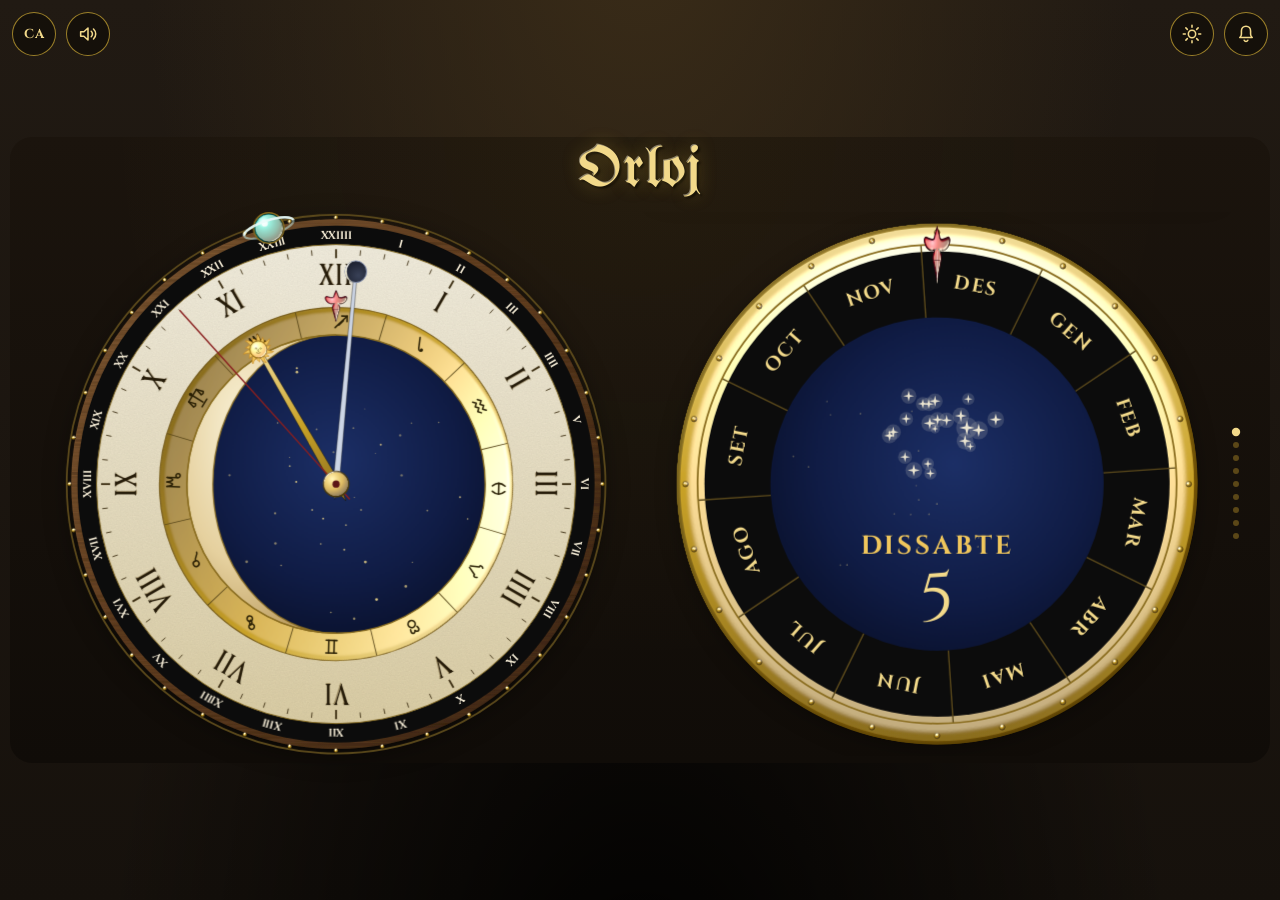
==== commit 3e69c31b: "Add files via upload" ====
--- a/index.html
+++ b/index.html
@@ -2,12 +2,8 @@
 <html lang="ca">
 <head>
 <meta charset="UTF-8">
-<meta name="viewport" content="width=device-width, initial-scale=1.0, maximum-scale=1.0, user-scalable=no, viewport-fit=cover">
-<meta name="apple-mobile-web-app-capable" content="yes">
-<meta name="apple-mobile-web-app-status-bar-style" content="black-translucent">
-<meta name="apple-mobile-web-app-title" content="Orloj">
-<meta name="theme-color" content="#100c08">
-<title>Orloj — iPhone</title>
+<meta name="viewport" content="width=device-width, initial-scale=1.0">
+<title>Orloj — Rellotge astronòmic</title>
 <link rel="preconnect" href="https://fonts.googleapis.com">
 <link rel="preconnect" href="https://fonts.gstatic.com" crossorigin>
 <link href="https://fonts.googleapis.com/css2?family=UnifrakturMaguntia&family=Grenze+Gotisch:wght@500;600;700&family=Alegreya:ital,wght@0,500;0,700;1,500&family=Cinzel:wght@400;600;700&family=Cormorant+Garamond:ital,wght@0,400;0,500;0,600;0,700;1,400;1,500&display=swap" rel="stylesheet">
@@ -30,7 +26,7 @@
 
   html,body{
     margin:0;
-    height:100%;
+    min-height:100%;
     background:
       radial-gradient(ellipse at 50% -10%, #3a2c18 0%, transparent 55%),
       radial-gradient(ellipse at 50% 120%, #000 0%, transparent 60%),
@@ -40,58 +36,63 @@
   }
 
   body{
+    height: 100dvh;
     display:flex;
     justify-content:center;
     align-items:center;
-    min-height: 100dvh;
-    overflow-y: auto;
     padding:
-      max(10px, env(safe-area-inset-top))
-      max(10px, env(safe-area-inset-right))
-      max(10px, env(safe-area-inset-bottom))
-      max(10px, env(safe-area-inset-left));
+      max(16px, env(safe-area-inset-top))
+      max(20px, env(safe-area-inset-right))
+      max(16px, env(safe-area-inset-bottom))
+      max(20px, env(safe-area-inset-left));
   }
 
   .marc{
-    width: min(100%, 92vh);
-    max-width: 460px;
+    width:100%;
+    max-width: 1260px;
     border-radius: 22px;
     background:
       radial-gradient(ellipse at 50% 0%, rgba(212,175,55,0.06), transparent 60%),
       linear-gradient(180deg, #1b140d 0%, #100c08 100%);
-    padding: 1.4vh 4vw 1.2vh;
+    padding: clamp(18px, 2.6vw, 34px) clamp(24px, 3.4vw, 46px);
     position: relative;
+  }
+
+  .contingut{
+    display:flex;
+    align-items:center;
+    gap: clamp(20px, 3.5vw, 48px);
+  }
+  .columna-esq{
+    flex: 1 1 58%;
+    min-width: 0;
+    text-align:center;
+  }
+  .columna-dre{
+    flex: 1 1 38%;
+    min-width: 0;
     display:flex;
     flex-direction:column;
     align-items:center;
   }
 
-  .contingut{
-    display:flex;
-    flex-direction:column;
-    align-items:center;
-    width:100%;
-  }
-  .columna-esq, .columna-dre{
-    display:flex;
-    flex-direction:column;
-    align-items:center;
-    width:100%;
+  @media (max-width: 780px){
+    .contingut{ flex-direction:column; }
+    .columna-esq, .columna-dre{ flex: 1 1 auto; width:100%; }
   }
 
   header{
     text-align:center;
-    flex: 0 0 auto;
+    margin-bottom: 4px;
   }
   h1{
     font-family: 'UnifrakturMaguntia', cursive;
     font-weight: 400;
-    font-size: clamp(22px, 7vh, 38px);
-    margin: 2px 0 0;
+    font-size: clamp(32px, 4.4vw, 52px);
+    margin: 4px 0 2px;
     color: var(--or-clar);
-    text-shadow: 0 0 18px rgba(212,175,55,0.35), -1px -1px 0px rgba(255,250,230,0.45), 1px 1px 1.5px rgba(0,0,0,0.7);
+    text-shadow: 0 0 18px rgba(212,175,55,0.35), -1.5px -1.5px 0px rgba(255,250,230,0.45), 1.5px 1.5px 2px rgba(0,0,0,0.7);
     letter-spacing: 1px;
-    line-height:1;
     cursor: pointer;
   }
   h1:active{
@@ -99,18 +100,26 @@
   }
   .subtitol{
     font-family: 'Cinzel', serif;
-    font-size: clamp(8px, 1.6vh, 11px);
-    letter-spacing: 2.5px;
+    font-size: clamp(10px, 1.3vw, 13px);
+    letter-spacing: 3px;
     text-transform: uppercase;
     color: var(--or-viu);
     font-weight: 600;
-    text-shadow: 0 0 6px rgba(240,198,92,0.35), -0.8px -0.8px 0 rgba(255,250,230,0.4), 0.8px 0.8px 1px rgba(0,0,0,0.65);
+    text-shadow: 0 0 6px rgba(240,198,92,0.35), -1px -1px 0 rgba(255,250,230,0.4), 1px 1px 1.5px rgba(0,0,0,0.65);
+  }
+  .subtitol-secundari{
+    font-family: 'Cinzel', serif;
+    font-size: clamp(7px, 0.85vw, 9px);
+    letter-spacing: 2px;
+    text-transform: uppercase;
+    color: var(--or-fosc);
+    font-weight: 600;
+    text-shadow: -1px -1px 0 rgba(255,250,230,0.35), 1px 1px 1.5px rgba(0,0,0,0.6);
   }
 
   .disc-wrap{
-    width: min(62vw, 40vh, 420px);
-    flex: 0 0 auto;
-    margin: 1vh auto 0;
+    width: min(100%, 660px, 58vh);
+    margin: 14px auto 0;
     position: relative;
     aspect-ratio: 1 / 1;
   }
@@ -238,12 +247,11 @@
   }
 
   .calendari-wrap{
-    width: min(33vw, 21vh, 190px);
-    margin: 1vh auto 0;
+    width: min(85%, 400px, 34vh);
+    margin: 4px auto 0;
     position: relative;
     z-index: 2;
-    flex: 0 0 auto;
-    perspective: 1400px;
+    perspective: 1600px;
   }
   .calendari-wrap svg{ width:100%; height:auto; display:block; }
 
@@ -304,25 +312,25 @@
   .lema-gravat{
     font-family:'UnifrakturMaguntia', cursive;
     font-weight:400;
-    font-size: clamp(13px, 8.5vw, 23px);
-    letter-spacing: 0.4px;
+    font-size: clamp(24px, 5vw, 44px);
+    letter-spacing: 0.5px;
     text-align:center;
     color: #9c7a1f;
     text-shadow:
-      -0.8px -0.8px 1px rgba(60,40,5,0.65),
-      0.8px 1.2px 1.2px rgba(255,244,200,0.7);
+      -1px -1px 1px rgba(60,40,5,0.65),
+      1px 1.5px 1.5px rgba(255,244,200,0.7);
   }
 
   .lectura{
     text-align:center;
-    flex: 0 0 auto;
+    margin-top: 22px;
     font-family:'Cinzel', serif;
   }
   .hora-digital{
-    font-size: clamp(18px, 4.6vh, 28px);
+    font-size: clamp(32px, 3.8vw, 46px);
     letter-spacing: 0;
     color: var(--or-clar);
-    text-shadow: 0 0 12px rgba(212,175,55,0.3), -1px -1px 0 rgba(255,250,230,0.4), 1px 1px 1.5px rgba(0,0,0,0.7);
+    text-shadow: 0 0 12px rgba(212,175,55,0.3), -1.5px -1.5px 0 rgba(255,250,230,0.4), 1.5px 1.5px 2px rgba(0,0,0,0.7);
   }
   .hora-digital .xifra{
     display: inline-block;
@@ -337,29 +345,29 @@
   .data-digital{
     font-family:'Cormorant Garamond', serif;
     font-style: italic;
-    font-size: clamp(11px, 2.4vh, 15px);
+    font-size: clamp(17px, 1.9vw, 22px);
     color: var(--arg);
-    margin-top: 1px;
-    text-shadow: -0.8px -0.8px 0 rgba(255,250,230,0.3), 0.8px 0.8px 1px rgba(0,0,0,0.5);
+    margin-top: 3px;
+    text-shadow: -1px -1px 0 rgba(255,250,230,0.3), 1px 1px 1.5px rgba(0,0,0,0.5);
   }
   .luna-linia{
-    margin-top: 3px;
-    font-size: clamp(9px, 1.8vh, 12px);
-    letter-spacing: 1.2px;
+    margin-top: 9px;
+    font-size: clamp(13px, 1.5vw, 16px);
+    letter-spacing: 1.5px;
     color: var(--or-viu);
     font-weight: 600;
     text-transform: uppercase;
-    text-shadow: -0.8px -0.8px 0 rgba(255,250,230,0.35), 0.8px 0.8px 1px rgba(0,0,0,0.6);
+    text-shadow: -1px -1px 0 rgba(255,250,230,0.35), 1px 1px 1.5px rgba(0,0,0,0.6);
   }
 
   .ambient-linia{
     margin-top: 5px;
-    font-size: clamp(10px, 2.4vw, 12px);
+    font-size: clamp(11px, 1.3vw, 14px);
     letter-spacing: 1.2px;
     color: var(--or-viu);
     text-transform: uppercase;
     opacity: 0.9;
-    text-shadow: -0.7px -0.7px 0 rgba(255,250,230,0.3), 0.7px 0.7px 1px rgba(0,0,0,0.55);
+    text-shadow: -0.8px -0.8px 0 rgba(255,250,230,0.3), 0.8px 0.8px 1.2px rgba(0,0,0,0.55);
   }
   .ambient-linia .separador-punt{
     color: var(--or-fosc);
@@ -367,15 +375,21 @@
   }
 
   .separador{
-    width: 55%;
-    max-width: 200px;
+    width: 70%;
+    max-width: 260px;
     height: 1px;
-    margin: 6px auto;
+    margin: 20px auto;
     background: linear-gradient(90deg, transparent, var(--or-fosc), transparent);
   }
 
   .lema{
-    display:none;
+    text-align:center;
+    font-family:'Cormorant Garamond', serif;
+    font-style: italic;
+    font-size: clamp(14px, 1.5vw, 17px);
+    color: #8b7a5e;
+    letter-spacing: 0.5px;
+    margin-top: 4px;
   }
 
   text{ font-family:'Cinzel', serif; user-select:none; }
@@ -383,41 +397,6 @@
 
   @media (prefers-reduced-motion: reduce){
     * { transition: none !important; }
-  }
-
-  /* Mòbil en horitzontal: disposició en dues columnes, com la versió de tauleta */
-  @media (orientation: landscape) and (max-height: 600px){
-    body{ align-items:center; }
-    .marc{
-      width: min(96vw, 780px);
-      max-width: none;
-      padding: 1.6vh 3vw;
-    }
-    .contingut{
-      flex-direction: row;
-      align-items: center;
-      gap: 3vw;
-    }
-    .columna-esq{ flex: 1 1 56%; width:auto; }
-    .columna-dre{ flex: 1 1 40%; width:auto; }
-
-    header{ margin-bottom: 0; }
-    h1{ font-size: clamp(16px, 5.5vh, 26px); margin: 0; }
-    .subtitol{ font-size: clamp(7px, 1.4vh, 10px); }
-
-    .disc-wrap{
-      width: min(44vw, 68vh, 380px);
-      margin: 0.4vh auto 0;
-    }
-    .calendari-wrap{
-      width: min(24vw, 38vh, 175px);
-      margin: 0.5vh auto 0;
-    }
-    .separador{ margin: 3px auto; }
-    .hora-digital{ font-size: clamp(14px, 5vh, 26px); }
-    .data-digital{ font-size: clamp(9px, 2.2vh, 14px); }
-    .luna-linia{ font-size: clamp(7px, 1.7vh, 11px); }
-    .ambient-linia{ font-size: clamp(7px, 1.7vh, 11px); }
   }
   /* =====================================================================
      DISSENY COMÚ: títol, dues esferes gairebé iguals i la roda de fulls
@@ -730,6 +709,8 @@
 <link rel="apple-touch-icon" href="orloj-icona-180.png">
 <link rel="icon" type="image/png" sizes="192x192" href="orloj-icona-192.png">
 <meta name="theme-color" content="#16110c">
+<meta name="apple-mobile-web-app-capable" content="yes">
+<meta name="apple-mobile-web-app-title" content="Orloj">
 </head>
 <body class="orloj-normal">
 
@@ -889,6 +870,7 @@
             <div class="t-peu" id="nPeu"></div>
           </div></div></div></section>
         </div></div><div class="roda-punts" id="rodaPunts" aria-hidden="true"></div></div>
+
 
 
       </div>
@@ -3107,7 +3089,9 @@
     }
     arrel.addEventListener('pointerup', acabaL);
     arrel.addEventListener('pointercancel', () => { ini = null; posaL(0, true); });
-    arrel.addEventListener('lostpointercapture', () => { if (ini && ini.h){ ini = null; posaL(0, true); } });
+    // En tàctil el dit ja és capturat per l'element tocat; quan el panell el pren, el
+    // lostpointercapture d'aquell fill puja fins aquí i no s'ha de confondre amb una pèrdua real.
+    arrel.addEventListener('lostpointercapture', e => { if (e.target !== arrel) return; if (ini && ini.h){ ini = null; posaL(0, true); } });
     arrel.addEventListener('wheel', e => {
       if (Math.abs(e.deltaX) <= Math.abs(e.deltaY) || Math.abs(e.deltaX) < 15) return;
       e.preventDefault(); e.stopPropagation();
@@ -3276,7 +3260,7 @@
       ini = null; arr = false;
     });
     finestra.addEventListener('pointercancel', () => { if (arr) posaC(0, true); ini = null; arr = false; });
-    finestra.addEventListener('lostpointercapture', () => { if (arr){ posaC(0, true); ini = null; arr = false; } });
+    finestra.addEventListener('lostpointercapture', e => { if (e.target !== finestra) return; if (arr){ posaC(0, true); ini = null; arr = false; } });
     const estatC = { ultim: 0 };
     finestra.addEventListener('wheel', e => {
       if (Math.abs(e.deltaX) <= Math.abs(e.deltaY) || Math.abs(e.deltaX) < 15) return;
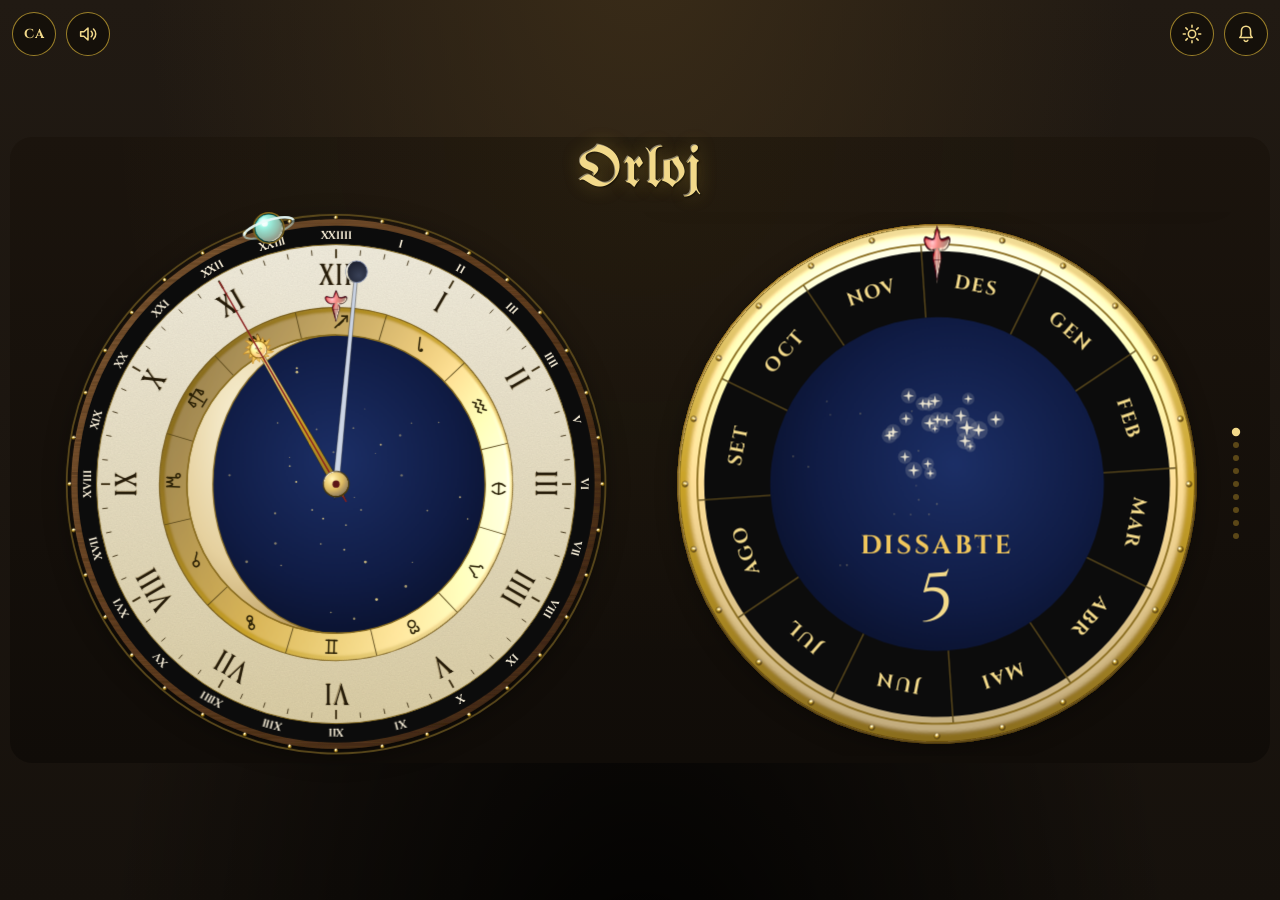
==== commit 34695011: "Add files via upload" ====
--- a/index.html
+++ b/index.html
@@ -2,8 +2,12 @@
 <html lang="ca">
 <head>
 <meta charset="UTF-8">
-<meta name="viewport" content="width=device-width, initial-scale=1.0">
-<title>Orloj — Rellotge astronòmic</title>
+<meta name="viewport" content="width=device-width, initial-scale=1.0, maximum-scale=1.0, user-scalable=no, viewport-fit=cover">
+<meta name="apple-mobile-web-app-capable" content="yes">
+<meta name="apple-mobile-web-app-status-bar-style" content="black-translucent">
+<meta name="apple-mobile-web-app-title" content="Orloj">
+<meta name="theme-color" content="#100c08">
+<title>Orloj — iPhone</title>
 <link rel="preconnect" href="https://fonts.googleapis.com">
 <link rel="preconnect" href="https://fonts.gstatic.com" crossorigin>
 <link href="https://fonts.googleapis.com/css2?family=UnifrakturMaguntia&family=Grenze+Gotisch:wght@500;600;700&family=Alegreya:ital,wght@0,500;0,700;1,500&family=Cinzel:wght@400;600;700&family=Cormorant+Garamond:ital,wght@0,400;0,500;0,600;0,700;1,400;1,500&display=swap" rel="stylesheet">
@@ -26,7 +30,7 @@
 
   html,body{
     margin:0;
-    min-height:100%;
+    height:100%;
     background:
       radial-gradient(ellipse at 50% -10%, #3a2c18 0%, transparent 55%),
       radial-gradient(ellipse at 50% 120%, #000 0%, transparent 60%),
@@ -36,63 +40,58 @@
   }
 
   body{
-    height: 100dvh;
     display:flex;
     justify-content:center;
     align-items:center;
+    min-height: 100dvh;
+    overflow-y: auto;
     padding:
-      max(16px, env(safe-area-inset-top))
-      max(20px, env(safe-area-inset-right))
-      max(16px, env(safe-area-inset-bottom))
-      max(20px, env(safe-area-inset-left));
+      max(10px, env(safe-area-inset-top))
+      max(10px, env(safe-area-inset-right))
+      max(10px, env(safe-area-inset-bottom))
+      max(10px, env(safe-area-inset-left));
   }
 
   .marc{
-    width:100%;
-    max-width: 1260px;
+    width: min(100%, 92vh);
+    max-width: 460px;
     border-radius: 22px;
     background:
       radial-gradient(ellipse at 50% 0%, rgba(212,175,55,0.06), transparent 60%),
       linear-gradient(180deg, #1b140d 0%, #100c08 100%);
-    padding: clamp(18px, 2.6vw, 34px) clamp(24px, 3.4vw, 46px);
+    padding: 1.4vh 4vw 1.2vh;
     position: relative;
-  }
-
-  .contingut{
-    display:flex;
-    align-items:center;
-    gap: clamp(20px, 3.5vw, 48px);
-  }
-  .columna-esq{
-    flex: 1 1 58%;
-    min-width: 0;
-    text-align:center;
-  }
-  .columna-dre{
-    flex: 1 1 38%;
-    min-width: 0;
     display:flex;
     flex-direction:column;
     align-items:center;
   }
 
-  @media (max-width: 780px){
-    .contingut{ flex-direction:column; }
-    .columna-esq, .columna-dre{ flex: 1 1 auto; width:100%; }
+  .contingut{
+    display:flex;
+    flex-direction:column;
+    align-items:center;
+    width:100%;
+  }
+  .columna-esq, .columna-dre{
+    display:flex;
+    flex-direction:column;
+    align-items:center;
+    width:100%;
   }
 
   header{
     text-align:center;
-    margin-bottom: 4px;
+    flex: 0 0 auto;
   }
   h1{
     font-family: 'UnifrakturMaguntia', cursive;
     font-weight: 400;
-    font-size: clamp(32px, 4.4vw, 52px);
-    margin: 4px 0 2px;
+    font-size: clamp(22px, 7vh, 38px);
+    margin: 2px 0 0;
     color: var(--or-clar);
-    text-shadow: 0 0 18px rgba(212,175,55,0.35), -1.5px -1.5px 0px rgba(255,250,230,0.45), 1.5px 1.5px 2px rgba(0,0,0,0.7);
+    text-shadow: 0 0 18px rgba(212,175,55,0.35), -1px -1px 0px rgba(255,250,230,0.45), 1px 1px 1.5px rgba(0,0,0,0.7);
     letter-spacing: 1px;
+    line-height:1;
     cursor: pointer;
   }
   h1:active{
@@ -100,26 +99,18 @@
   }
   .subtitol{
     font-family: 'Cinzel', serif;
-    font-size: clamp(10px, 1.3vw, 13px);
-    letter-spacing: 3px;
+    font-size: clamp(8px, 1.6vh, 11px);
+    letter-spacing: 2.5px;
     text-transform: uppercase;
     color: var(--or-viu);
     font-weight: 600;
-    text-shadow: 0 0 6px rgba(240,198,92,0.35), -1px -1px 0 rgba(255,250,230,0.4), 1px 1px 1.5px rgba(0,0,0,0.65);
-  }
-  .subtitol-secundari{
-    font-family: 'Cinzel', serif;
-    font-size: clamp(7px, 0.85vw, 9px);
-    letter-spacing: 2px;
-    text-transform: uppercase;
-    color: var(--or-fosc);
-    font-weight: 600;
-    text-shadow: -1px -1px 0 rgba(255,250,230,0.35), 1px 1px 1.5px rgba(0,0,0,0.6);
+    text-shadow: 0 0 6px rgba(240,198,92,0.35), -0.8px -0.8px 0 rgba(255,250,230,0.4), 0.8px 0.8px 1px rgba(0,0,0,0.65);
   }
 
   .disc-wrap{
-    width: min(100%, 660px, 58vh);
-    margin: 14px auto 0;
+    width: min(62vw, 40vh, 420px);
+    flex: 0 0 auto;
+    margin: 1vh auto 0;
     position: relative;
     aspect-ratio: 1 / 1;
   }
@@ -247,11 +238,12 @@
   }
 
   .calendari-wrap{
-    width: min(85%, 400px, 34vh);
-    margin: 4px auto 0;
+    width: min(33vw, 21vh, 190px);
+    margin: 1vh auto 0;
     position: relative;
     z-index: 2;
-    perspective: 1600px;
+    flex: 0 0 auto;
+    perspective: 1400px;
   }
   .calendari-wrap svg{ width:100%; height:auto; display:block; }
 
@@ -312,25 +304,25 @@
   .lema-gravat{
     font-family:'UnifrakturMaguntia', cursive;
     font-weight:400;
-    font-size: clamp(24px, 5vw, 44px);
-    letter-spacing: 0.5px;
+    font-size: clamp(13px, 8.5vw, 23px);
+    letter-spacing: 0.4px;
     text-align:center;
     color: #9c7a1f;
     text-shadow:
-      -1px -1px 1px rgba(60,40,5,0.65),
-      1px 1.5px 1.5px rgba(255,244,200,0.7);
+      -0.8px -0.8px 1px rgba(60,40,5,0.65),
+      0.8px 1.2px 1.2px rgba(255,244,200,0.7);
   }
 
   .lectura{
     text-align:center;
-    margin-top: 22px;
+    flex: 0 0 auto;
     font-family:'Cinzel', serif;
   }
   .hora-digital{
-    font-size: clamp(32px, 3.8vw, 46px);
+    font-size: clamp(18px, 4.6vh, 28px);
     letter-spacing: 0;
     color: var(--or-clar);
-    text-shadow: 0 0 12px rgba(212,175,55,0.3), -1.5px -1.5px 0 rgba(255,250,230,0.4), 1.5px 1.5px 2px rgba(0,0,0,0.7);
+    text-shadow: 0 0 12px rgba(212,175,55,0.3), -1px -1px 0 rgba(255,250,230,0.4), 1px 1px 1.5px rgba(0,0,0,0.7);
   }
   .hora-digital .xifra{
     display: inline-block;
@@ -345,29 +337,29 @@
   .data-digital{
     font-family:'Cormorant Garamond', serif;
     font-style: italic;
-    font-size: clamp(17px, 1.9vw, 22px);
+    font-size: clamp(11px, 2.4vh, 15px);
     color: var(--arg);
+    margin-top: 1px;
+    text-shadow: -0.8px -0.8px 0 rgba(255,250,230,0.3), 0.8px 0.8px 1px rgba(0,0,0,0.5);
+  }
+  .luna-linia{
     margin-top: 3px;
-    text-shadow: -1px -1px 0 rgba(255,250,230,0.3), 1px 1px 1.5px rgba(0,0,0,0.5);
-  }
-  .luna-linia{
-    margin-top: 9px;
-    font-size: clamp(13px, 1.5vw, 16px);
-    letter-spacing: 1.5px;
+    font-size: clamp(9px, 1.8vh, 12px);
+    letter-spacing: 1.2px;
     color: var(--or-viu);
     font-weight: 600;
     text-transform: uppercase;
-    text-shadow: -1px -1px 0 rgba(255,250,230,0.35), 1px 1px 1.5px rgba(0,0,0,0.6);
+    text-shadow: -0.8px -0.8px 0 rgba(255,250,230,0.35), 0.8px 0.8px 1px rgba(0,0,0,0.6);
   }
 
   .ambient-linia{
     margin-top: 5px;
-    font-size: clamp(11px, 1.3vw, 14px);
+    font-size: clamp(10px, 2.4vw, 12px);
     letter-spacing: 1.2px;
     color: var(--or-viu);
     text-transform: uppercase;
     opacity: 0.9;
-    text-shadow: -0.8px -0.8px 0 rgba(255,250,230,0.3), 0.8px 0.8px 1.2px rgba(0,0,0,0.55);
+    text-shadow: -0.7px -0.7px 0 rgba(255,250,230,0.3), 0.7px 0.7px 1px rgba(0,0,0,0.55);
   }
   .ambient-linia .separador-punt{
     color: var(--or-fosc);
@@ -375,21 +367,15 @@
   }
 
   .separador{
-    width: 70%;
-    max-width: 260px;
+    width: 55%;
+    max-width: 200px;
     height: 1px;
-    margin: 20px auto;
+    margin: 6px auto;
     background: linear-gradient(90deg, transparent, var(--or-fosc), transparent);
   }
 
   .lema{
-    text-align:center;
-    font-family:'Cormorant Garamond', serif;
-    font-style: italic;
-    font-size: clamp(14px, 1.5vw, 17px);
-    color: #8b7a5e;
-    letter-spacing: 0.5px;
-    margin-top: 4px;
+    display:none;
   }
 
   text{ font-family:'Cinzel', serif; user-select:none; }
@@ -397,6 +383,41 @@
 
   @media (prefers-reduced-motion: reduce){
     * { transition: none !important; }
+  }
+
+  /* Mòbil en horitzontal: disposició en dues columnes, com la versió de tauleta */
+  @media (orientation: landscape) and (max-height: 600px){
+    body{ align-items:center; }
+    .marc{
+      width: min(96vw, 780px);
+      max-width: none;
+      padding: 1.6vh 3vw;
+    }
+    .contingut{
+      flex-direction: row;
+      align-items: center;
+      gap: 3vw;
+    }
+    .columna-esq{ flex: 1 1 56%; width:auto; }
+    .columna-dre{ flex: 1 1 40%; width:auto; }
+
+    header{ margin-bottom: 0; }
+    h1{ font-size: clamp(16px, 5.5vh, 26px); margin: 0; }
+    .subtitol{ font-size: clamp(7px, 1.4vh, 10px); }
+
+    .disc-wrap{
+      width: min(44vw, 68vh, 380px);
+      margin: 0.4vh auto 0;
+    }
+    .calendari-wrap{
+      width: min(24vw, 38vh, 175px);
+      margin: 0.5vh auto 0;
+    }
+    .separador{ margin: 3px auto; }
+    .hora-digital{ font-size: clamp(14px, 5vh, 26px); }
+    .data-digital{ font-size: clamp(9px, 2.2vh, 14px); }
+    .luna-linia{ font-size: clamp(7px, 1.7vh, 11px); }
+    .ambient-linia{ font-size: clamp(7px, 1.7vh, 11px); }
   }
   /* =====================================================================
      DISSENY COMÚ: títol, dues esferes gairebé iguals i la roda de fulls
@@ -704,13 +725,15 @@
   .sl-col .sl-nota{ text-align:center; }
   .sl-nom{ font-family:'Cinzel', serif; font-weight:700; font-size: var(--f-etq); letter-spacing:.1em; text-transform:uppercase; color: var(--tinta2); text-align:center; }
   .t-titol-2{ margin-top: calc(14px * var(--k)); }
+
+  /* Mentre una esfera gira, la meitat que s'acosta sobresurt uns píxels de la
+     pàgina; sense això el navegador hi posa una barra de desplaçament efímera. */
+  html:has(.girant), html:has(.girant) body{ overflow:hidden; }
 </style>
 <link rel="manifest" href="orloj.webmanifest">
 <link rel="apple-touch-icon" href="orloj-icona-180.png">
 <link rel="icon" type="image/png" sizes="192x192" href="orloj-icona-192.png">
 <meta name="theme-color" content="#16110c">
-<meta name="apple-mobile-web-app-capable" content="yes">
-<meta name="apple-mobile-web-app-title" content="Orloj">
 </head>
 <body class="orloj-normal">
 
@@ -872,7 +895,6 @@
         </div></div><div class="roda-punts" id="rodaPunts" aria-hidden="true"></div></div>
 
 
-
       </div>
     </div>
   </div>
@@ -952,55 +974,49 @@
     return 'M' + punts.join('L') + 'Z';
   }
 
-  // ==================== El cos del cilindre amb volum ====================
-  (function generaVolumCilindre(){
-    const contenidor = document.getElementById('cosCilindre');
+  // ==================== El gruix de les esferes ====================
+  // Abans eren 24 discs daurats apilats per esfera (48 capes de la mida de
+  // l'esfera). A escriptori, amb esferes grans i pantalla Retina, això
+  // esgotava la memòria gràfica del navegador i en girar deixava el fons en
+  // blanc i les cares buides. Ara: un sol disc al mig (per l'interior) i una
+  // vora feta de tires estretes al voltant, que ocupen molt poca memòria.
+  function generaGruix(contenidor, classeDisc, gruix){
     if (!contenidor) return;
-
-    const totalCapes = 24;
-    const gruixTotal = 28;
-
-    for (let i = 0; i < totalCapes; i++) {
-      const capa = document.createElement('div');
-      capa.className = 'capa-volum';
-
-      const zPos = -gruixTotal/2 + (i * (gruixTotal / (totalCapes - 1)));
-
-      capa.style.position = 'absolute';
-      capa.style.inset = '0';
-      capa.style.borderRadius = '50%';
-      capa.style.transform = `translateZ(${zPos.toFixed(2)}px)`;
-
-      contenidor.appendChild(capa);
-    }
-  })();
-
-  // ==================== El cos del cilindre de l'esfera interior (astrolabi) ====================
-  (function generaVolumCilindreAstrolabi(){
-    const contenidor = document.getElementById('cosCilindreAst');
-    if (!contenidor) return;
-
-    const totalCapes = 24;
-    // Una mica menys que la profunditat de les cares (14px), per evitar que
-    // la capa més externa de la pila coincideixi exactament amb la cara
-    // frontal (conflicte de renderització "z-fighting" que feia que el
-    // daurat es filtrés per les zones transparents fins i tot en repòs).
-    const gruixTotal = 25.2;
-
-    for (let i = 0; i < totalCapes; i++) {
-      const capa = document.createElement('div');
-      capa.className = 'capa-volum-ast';
-
-      const zPos = -gruixTotal/2 + (i * (gruixTotal / (totalCapes - 1)));
-
-      capa.style.position = 'absolute';
-      capa.style.inset = '0';
-      capa.style.borderRadius = '50%';
-      capa.style.transform = `translateZ(${zPos.toFixed(2)}px)`;
-
-      contenidor.appendChild(capa);
-    }
-  })();
+    const N = 72, medieval = document.body.classList.contains('orloj-medieval');
+    const disc = document.createElement('div');
+    disc.className = classeDisc;
+    Object.assign(disc.style, { position:'absolute', inset:'0', borderRadius:'50%', transform:'translateZ(0px)' });
+    contenidor.appendChild(disc);
+    const tires = [];
+    for (let k = 0; k < N; k++){
+      const a = k * 360 / N, t = document.createElement('div');
+      // llum des de dalt a l'esquerra, com el reflex de les cares
+      const llum = Math.max(0, Math.cos((a - (-35)) * Math.PI / 180));
+      const f = 0.35 + 0.65 * llum;
+      const c = (x0, x1) => Math.round(x0 + (x1 - x0) * f);
+      const col = `rgb(${c(90,246)},${c(62,206)},${c(6,110)})`, fosc = `rgb(${c(50,150)},${c(34,110)},${c(3,20)})`;
+      const ombra = `linear-gradient(to bottom, ${fosc}, ${col} 45%, ${col} 55%, ${fosc})`;
+      Object.assign(t.style, { position:'absolute', left:'50%', top:'50%', height: gruix + 'px',
+        backfaceVisibility:'visible', pointerEvents:'none',
+        background: medieval ? `linear-gradient(to bottom, rgba(0,0,0,${(0.55 - 0.4*f).toFixed(2)}), rgba(0,0,0,${(0.35 - 0.3*f).toFixed(2)})), var(--textura-patina) ${(k*7)%100}% 50% / 900% 900%` : ombra });
+      contenidor.appendChild(t); tires.push([t, a]);
+    }
+    function situa(){
+      const R = contenidor.clientWidth / 2;
+      if (!R) return;
+      const w = (2 * R * Math.sin(Math.PI / N) + 1.5).toFixed(2);
+      tires.forEach(([t, a]) => {
+        t.style.width = w + 'px';
+        t.style.marginLeft = (-w / 2) + 'px'; t.style.marginTop = (-gruix / 2) + 'px';
+        t.style.transform = `rotateZ(${a}deg) translateY(${(-R + 0.5).toFixed(2)}px) rotateX(90deg)`;
+      });
+    }
+    situa();
+    if (window.ResizeObserver) new ResizeObserver(situa).observe(contenidor);
+    else window.addEventListener('resize', situa);
+  }
+  generaGruix(document.getElementById('cosCilindre'), 'capa-volum', 28);
+  generaGruix(document.getElementById('cosCilindreAst'), 'capa-volum-ast', 25.2);
 
   // Fletxa/punxa de relleu (inspirada en una punta de tanca de ferro forjat), amb la punta a l'origen (0,0)
   const fletxaFerroPath = "M 0,0 L -4.5,-13 C -4.5,-16 -3,-17 -2,-18 C -6,-17 -11,-18 -13,-22 C -14,-24 -13,-25.5 -11,-25 C -8,-24.3 -5,-23 -3,-24.5 C -2.5,-27 -1,-29 0,-31 C 1,-29 2.5,-27 3,-24.5 C 5,-23 8,-24.3 11,-25 C 13,-25.5 14,-24 13,-22 C 11,-18 6,-17 2,-18 C 3,-17 4.5,-16 4.5,-13 L 0,0 Z";
@@ -2040,8 +2056,10 @@
   const calendariFlipEl = document.getElementById('calendariFlip');
   let girEnCurs = false;
   if (calendariFlipEl){
-    calendariFlipEl.addEventListener('animationend', () => {
+    calendariFlipEl.addEventListener('animationend', e => {
+      if (e.target !== calendariFlipEl) return;
       girEnCurs = false;
+      calendariFlipEl.classList.remove('girant');
     });
   }
 
@@ -2084,7 +2102,8 @@
   const astrolabiFlipEl = document.getElementById('astrolabiFlip');
   let girEnCursAst = false;
   if (astrolabiFlipEl){
-    astrolabiFlipEl.addEventListener('animationend', () => {
+    astrolabiFlipEl.addEventListener('animationend', e => {
+      if (e.target !== astrolabiFlipEl) return;
       girEnCursAst = false;
       astrolabiFlipEl.classList.remove('girant');
     });
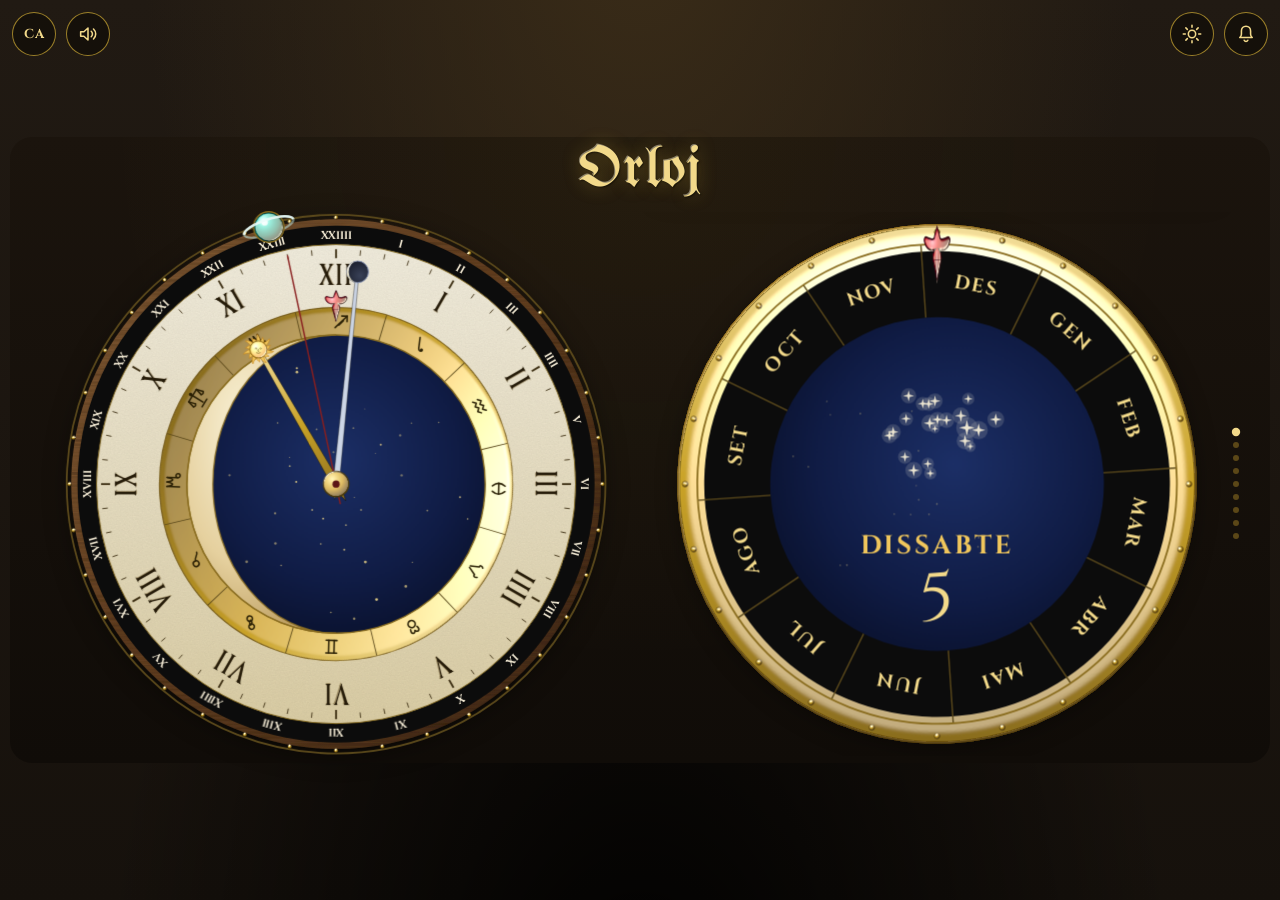
==== commit 40ff73f9: "Add files via upload" ====
--- a/index.html
+++ b/index.html
@@ -487,7 +487,7 @@
     padding: 10px 14px 12px; --k:1; }
   .t-fons.amb-ll{ padding:0; }
   .t-fons{ padding: calc(10px * var(--k)) calc(14px * var(--k)) calc(12px * var(--k)); }
-  .ll-pane{ padding: calc(10px * var(--k)) calc(14px * var(--k)) calc(20px * var(--k)) !important; }
+  .ll-pane{ padding: calc(10px * var(--k)) calc(14px * var(--k)) max(24px, calc(20px * var(--k))) !important; }
   .t-fons, .ll-pane{ --f-titol: calc(16px * var(--k)); --f-text: calc(16px * var(--k)); --f-etq: calc(12.5px * var(--k)); --f-gran: calc(56px * var(--k)); }
 
   .t-titol{ font-family:'Cinzel', serif; font-weight:700; font-size: var(--f-titol); letter-spacing:.14em; text-transform:uppercase; line-height:1.15;
@@ -614,7 +614,7 @@
   .r-punt{ flex:0 0 auto; width:9px; height:9px; border-radius:50%; background: var(--ratlla); }
   .r-boto.sonant .r-punt{ background: var(--accent); box-shadow: 0 0 6px rgba(122,31,18,.6); animation: orlojPolsBoto 1.6s infinite; }
   .r-txt{ min-width:0; }
-  .r-nom{ display:block; font-family:'Cinzel', serif; font-weight:700; font-size: var(--f-etq); line-height:1.15; overflow-wrap:anywhere; }
+  .r-nom{ display:block; font-family:'Cinzel', serif; font-weight:700; font-size: var(--f-etq); line-height:1.15; }
   .r-sub{ display:block; font-family:'Cormorant Garamond', serif; font-style:italic; font-size: calc(var(--f-etq) * 1.08); color: var(--tinta2); line-height:1.15; }
 
   /* Podcasts */
@@ -729,6 +729,10 @@
   /* Mentre una esfera gira, la meitat que s'acosta sobresurt uns píxels de la
      pàgina; sense això el navegador hi posa una barra de desplaçament efímera. */
   html:has(.girant), html:has(.girant) body{ overflow:hidden; }
+
+  /* Les paraules no es tallen mai per la meitat: si no hi caben, la lletra
+     s'encongeix (vegeu ajustaCaixa a roda.js). */
+  .t-fons, .t-fons *{ overflow-wrap:normal; word-break:normal; hyphens:manual; -webkit-hyphens:manual; }
 </style>
 <link rel="manifest" href="orloj.webmanifest">
 <link rel="apple-touch-icon" href="orloj-icona-180.png">
@@ -3131,12 +3135,53 @@
   // Cada panell comença a la mida plena (--k = 1) i només s'encongeix si el
   // contingut no hi cap, fins a un 72 % com a màxim.
   function kBase(el){ return Math.round(Math.min(1.6, Math.max(1, el.clientHeight / 290)) * 100) / 100; }
+  // Hi ha res que no càpiga? (a) més alt que la finestra; (b) alguna caixa amb
+  // contingut més ample que ella; (c) algun element que surt de l'espai útil
+  // (dins dels marges, i sense trepitjar els puntets de pàgina).
+  const EXCLOS = '.cal-finestra, .cal-finestra *, .cal-etiqueta, svg *';
+  function desborda(el){
+    if (el.scrollHeight > el.clientHeight + 1) return true;
+    const r = el.getBoundingClientRect(), cs = getComputedStyle(el);
+    const top = r.top + parseFloat(cs.paddingTop) - 1, bot = r.bottom - parseFloat(cs.paddingBottom) + 1,
+          esq = r.left + parseFloat(cs.paddingLeft) - 2, dre = r.right - parseFloat(cs.paddingRight) + 2;
+    for (const d of el.querySelectorAll('*')){
+      if (d.matches(EXCLOS)) continue;
+      if (!(d instanceof SVGElement) && d.clientWidth && d.scrollWidth > d.clientWidth + 1) return true;
+      const q = d.getBoundingClientRect();
+      if (!q.width || !q.height) continue;
+      if (q.top < top || q.bottom > bot || q.left < esq || q.right > dre) return true;
+    }
+    return false;
+  }
   function ajustaCaixa(el){
     if (!el.clientHeight) return;
     // en finestres grans (escriptori) la lletra creix amb la finestra, fins a 1,6 vegades
-    let k = kBase(el); el.style.setProperty('--k', k);
-    while (el.scrollHeight > el.clientHeight + 1 && k > 0.72){ k = +(k - 0.04).toFixed(2); el.style.setProperty('--k', k); }
-  }
+    let k = kBase(el);
+    const prova = () => {
+      el.querySelectorAll('[data-encongit]').forEach(t => { t.style.fontSize = ''; delete t.dataset.encongit; });
+      el.style.setProperty('--k', k);
+      // una paraula que no cap a la seva caixa (un nom de ràdio llarg, una paraula
+      // alemanya...) s'encongeix ella sola, sense fer petita tota la finestra
+      textosAmples(el).forEach(t => {
+        const base = parseFloat(getComputedStyle(t).fontSize); let f = 1;
+        while (t.scrollWidth > t.clientWidth + 1 && f > 0.6){ f -= 0.05; t.style.fontSize = (base * f).toFixed(2) + 'px'; }
+        t.dataset.encongit = '1';
+      });
+      return desborda(el);
+    };
+    while (prova() && k > 0.6) k = +(k - 0.03).toFixed(2);
+  }
+  // Elements amb text propi que desborden d'amplada (una paraula més llarga que la seva caixa)
+  function textosAmples(el){
+    const r = [];
+    el.querySelectorAll('*').forEach(t => {
+      if (t instanceof SVGElement || !t.clientWidth || t.matches(EXCLOS)) return;
+      if (![...t.childNodes].some(n => n.nodeType === 3 && n.textContent.trim())) return;
+      if (t.scrollWidth > t.clientWidth + 1) r.push(t);
+    });
+    return r;
+  }
+  window.__orlojDesborda = desborda;
   function ajustaFull(full){
     if (!full) return;
     const panes = full.querySelectorAll('.ll-pane');
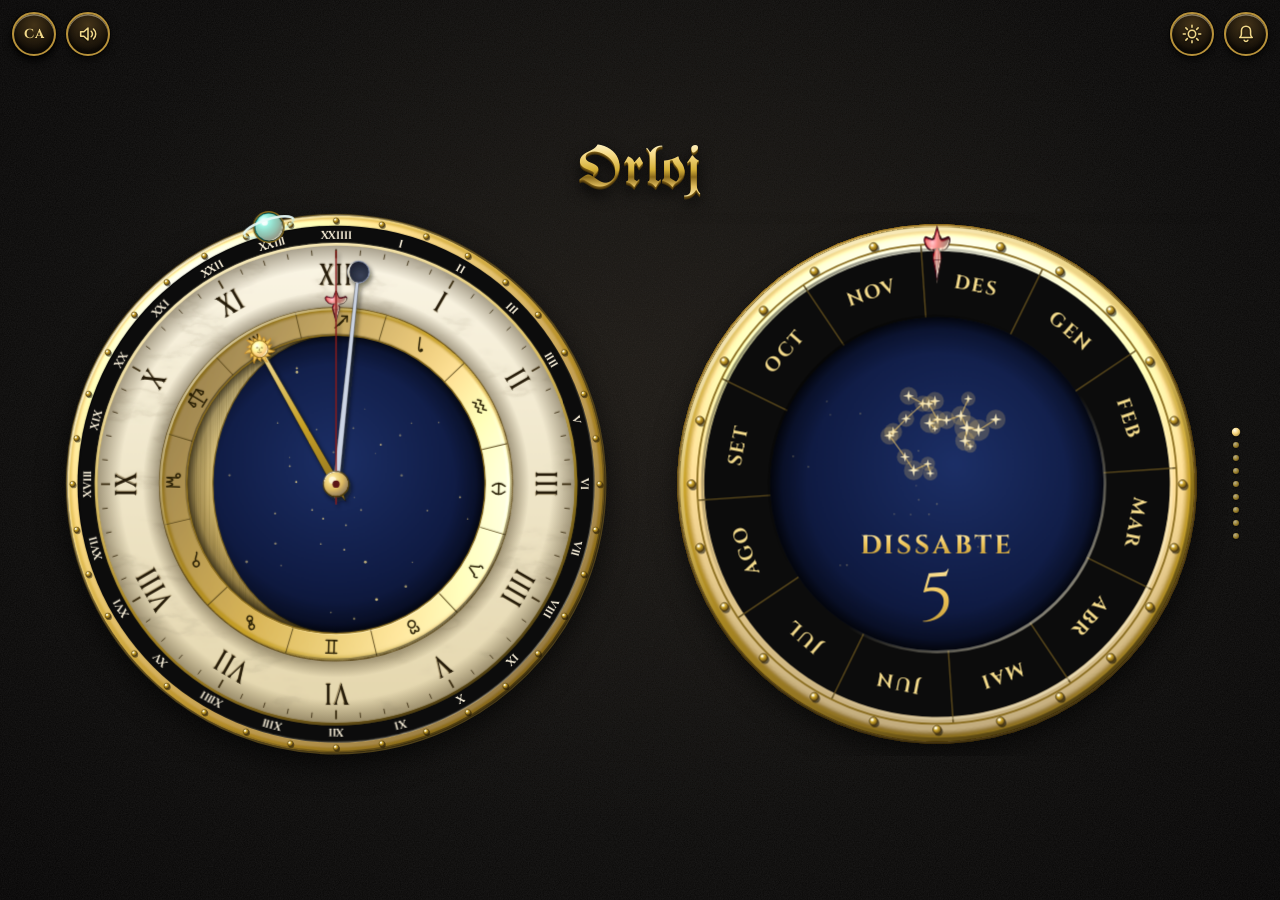
==== commit 70bc946e: "Add files via upload" ====
--- a/index.html
+++ b/index.html
@@ -733,6 +733,56 @@
   /* Les paraules no es tallen mai per la meitat: si no hi caben, la lletra
      s'encongeix (vegeu ajustaCaixa a roda.js). */
   .t-fons, .t-fons *{ overflow-wrap:normal; word-break:normal; hyphens:manual; -webkit-hyphens:manual; }
+
+  /* ================= Relleu i ombres =================
+     Títol de metall fos en relleu, esferes que projecten ombra sobre el fons,
+     botons i puntets amb volum, targetes amb vora bisellada. */
+  .orloj-cap h1{
+    background: linear-gradient(180deg, #fff6d0 0%, #f6d983 24%, #d4af37 48%, #8a6a1c 60%, #e3bf5f 76%, #fff0b8 100%);
+    -webkit-background-clip:text; background-clip:text; color:transparent !important; -webkit-text-fill-color:transparent;
+    text-shadow:none !important;
+    filter: drop-shadow(0 1px 0 #7a5c16) drop-shadow(0 1px 0 #5e4510) drop-shadow(0 1px 0 #43310a) drop-shadow(0 6px 7px rgba(0,0,0,.75));
+  }
+  body .cara-davant, body .cara-darrere, body .cara-davant-ast, body .cara-darrere-ast{
+    filter: drop-shadow(0 10px 14px rgba(0,0,0,.62));
+  }
+  .roda-punts span{ background: radial-gradient(circle at 35% 30%, #fff3c4 0%, #d4af37 50%, #5c4416 100%); box-shadow: 0 1px 2px rgba(0,0,0,.75); opacity:.7; }
+  .roda-punts span.actiu{ background: radial-gradient(circle at 35% 30%, #fffbe6 0%, #f3d27a 45%, #8a6a1c 100%); opacity:1; }
+  .roda-punts span.avis{ background: radial-gradient(circle at 35% 30%, #ffe0c0 0%, #e0803a 50%, #7a3510 100%); }
+  .orloj-boto{
+    background: radial-gradient(circle at 50% 28%, rgba(74,56,26,.9) 0%, rgba(22,16,8,.92) 70%);
+    border: 2px solid #b8923a;
+    box-shadow: inset 0 1.5px 0 rgba(255,240,200,.45), inset 0 -3px 5px rgba(0,0,0,.6), 0 4px 8px rgba(0,0,0,.65), 0 0 0 1px rgba(0,0,0,.55);
+  }
+  .orloj-boto svg, .boto-idioma{ filter: drop-shadow(0 1px 1px rgba(0,0,0,.8)); }
+  .t-marc{ box-shadow: inset 0 1px 0 rgba(255,250,220,.75), inset 0 -1.5px 0 rgba(0,0,0,.45); }
+  .t-fons{ box-shadow: inset 0 2px 5px rgba(70,45,10,.38), inset 0 -1px 0 rgba(255,255,255,.4); }
+
+  /* En mode nocturn i Zz el relleu es retira: només les línies que fan llum */
+  .mode-zz .relleu{ display:none !important; }
+  .mode-zz .orloj-cap h1{ background:none !important; -webkit-text-fill-color: var(--brasa) !important; filter:none !important; }
+  .mode-zz body .cara-davant, .mode-zz body .cara-darrere{ filter:none !important; }
+  .mode-zz .orloj-boto{ box-shadow:none !important; }
+  .mode-zz .t-marc, .mode-zz .t-fons, .mode-nit .t-fons{ box-shadow:none; }
+  .mode-zz .roda-punts span{ box-shadow:none; }
+
+  /* ===== Fons negre texturat, sense plafó ni marc (com el model) ===== */
+  html, body{
+    background:
+      radial-gradient(ellipse at 50% 38%, rgba(60,52,40,.22) 0%, transparent 62%),
+      url("data:image/svg+xml,%3Csvg xmlns='http://www.w3.org/2000/svg' width='220' height='220'%3E%3Cfilter id='n'%3E%3CfeTurbulence type='fractalNoise' baseFrequency='.85' numOctaves='3' stitchTiles='stitch'/%3E%3CfeColorMatrix values='0 0 0 0 1  0 0 0 0 1  0 0 0 0 1  0 0 0 .07 0'/%3E%3C/filter%3E%3Crect width='100%25' height='100%25' filter='url(%23n)'/%3E%3C/svg%3E"),
+      radial-gradient(ellipse at 50% 45%, #141210 0%, #0b0a09 60%, #050404 100%) !important;
+    background-attachment: fixed !important;
+  }
+  .marc{ background: transparent !important; border-color: transparent !important; box-shadow: none !important; }
+  .marc::before, .marc::after{ display:none !important; }
+  .mode-zz .text-or{ fill: var(--brasa) !important; }
+  /* Títol medieval (text dins d'SVG): el mateix metall en relleu i la mateixa mida aparent */
+  .orloj-medieval .banderolaTitol text{ fill: url(#orText) !important; stroke:none !important; }
+  .orloj-medieval .banderolaTitol{ filter: drop-shadow(0 1px 0 #7a5c16) drop-shadow(0 1px 0 #5e4510) drop-shadow(0 1px 0 #43310a) drop-shadow(0 6px 7px rgba(0,0,0,.75)); }
+  @media (orientation: portrait){ .orloj-medieval .orloj-cap .banderolaTitol{ width: clamp(200px, 34svh, 330px) !important; margin-top: -1svh !important; margin-bottom: -1.4svh !important; } }
+  .mode-zz.orloj-medieval .banderolaTitol, .mode-zz .orloj-medieval .banderolaTitol{ filter:none !important; }
+  .mode-zz .orloj-medieval .banderolaTitol text{ fill: var(--brasa) !important; }
 </style>
 <link rel="manifest" href="orloj.webmanifest">
 <link rel="apple-touch-icon" href="orloj-icona-180.png">
@@ -1056,9 +1106,9 @@
   defs.appendChild(hubGrad);
 
   const lunaGranGrad = el('radialGradient', {id:'lunaGranBanda', cx:'38%', cy:'32%', r:'75%'});
-  lunaGranGrad.appendChild(el('stop', {offset:'0%', 'stop-color':'#faf3d9'}));
-  lunaGranGrad.appendChild(el('stop', {offset:'60%', 'stop-color':'#e6d19f'}));
-  lunaGranGrad.appendChild(el('stop', {offset:'100%', 'stop-color':'#b99a5c'}));
+  lunaGranGrad.appendChild(el('stop', {offset:'0%', 'stop-color':'#f6e2a2'}));
+  lunaGranGrad.appendChild(el('stop', {offset:'55%', 'stop-color':'#dcbd6c'}));
+  lunaGranGrad.appendChild(el('stop', {offset:'100%', 'stop-color':'#a88a3e'}));
   defs.appendChild(lunaGranGrad);
 
   const perlaGrad = el('radialGradient', {id:'perlaBanda', cx:'32%', cy:'28%', r:'75%'});
@@ -1144,21 +1194,73 @@
   filtreFusta.appendChild(el('feBlend', {in:'SourceGraphic', in2:'vetaRetallada', mode:'multiply'}));
   defs.appendChild(filtreFusta);
 
+  // ---------- Relleu i ombres (bisells, discos enfonsats, ombres projectades) ----------
+  function gradLin(id, stops, x1='0%', y1='0%', x2='100%', y2='100%'){
+    const g = el('linearGradient', {id, x1, y1, x2, y2});
+    stops.forEach(([o, c, a]) => g.appendChild(el('stop', {offset:o, 'stop-color':c, 'stop-opacity':a})));
+    defs.appendChild(g);
+  }
+  // bisell alçat: llum a dalt a l'esquerra, ombra a baix a la dreta
+  gradLin('bisellAlt', [['0%','#fff8dc',0.95],['42%','#fff8dc',0],['58%','#000',0],['100%','#000',0.7]]);
+  // bisell enfonsat (graó cap avall): al revés
+  gradLin('bisellBaix', [['0%','#000',0.65],['42%','#000',0],['58%','#fff8dc',0],['100%','#fff8dc',0.75]]);
+  function gradRad(id, cx, cy, r, stops){
+    const g = el('radialGradient', {id, cx, cy, r, gradientUnits:'userSpaceOnUse'});
+    stops.forEach(([o, c, a]) => g.appendChild(el('stop', {offset:o, 'stop-color':c, 'stop-opacity':a})));
+    defs.appendChild(g);
+  }
+  // disc enfonsat: fosc a la vora, net al centre
+  gradRad('enfonsatAst', 300, 300, 165, [['0.8','#000',0],['0.94','#000',0.28],['1','#000',0.7]]);
+  gradRad('enfonsatCal', 150, 150, 96, [['0.78','#000',0],['0.93','#000',0.3],['1','#000',0.75]]);
+  // ombra que l'anell zodiacal projecta sobre el vori, i la de l'anell negre exterior
+  gradRad('ombraZodi', 300, 300, 214, [['0.9','#2a1d05',0.45],['1','#2a1d05',0]]);
+  gradRad('ombraVora', 300, 300, 265, [['0.9','#2a1d05',0],['1','#2a1d05',0.4]]);
+  // vori amb vetes de marbre
+  const filtreMarbre = el('filter', {id:'marbre', x:'0%', y:'0%', width:'100%', height:'100%'});
+  filtreMarbre.appendChild(el('feTurbulence', {type:'fractalNoise', baseFrequency:'0.011 0.026', numOctaves:'5', seed:'7', result:'n'}));
+  filtreMarbre.appendChild(el('feColorMatrix', {in:'n', type:'matrix', values:'0 0 0 0 0.42  0 0 0 0 0.36  0 0 0 0 0.24  -2.6 0 0 0 1.45', result:'veta'}));
+  const fcMarbre = el('feComponentTransfer', {in:'veta', result:'vetaSuau'});
+  fcMarbre.appendChild(el('feFuncA', {type:'table', tableValues:'0 0 0.05 0.22 0.05 0 0'}));
+  filtreMarbre.appendChild(fcMarbre);
+  filtreMarbre.appendChild(el('feComposite', {in:'vetaSuau', in2:'SourceGraphic', operator:'in', result:'vetaDins'}));
+  filtreMarbre.appendChild(el('feMerge', {})).append(el('feMergeNode', {in:'SourceGraphic'}), el('feMergeNode', {in:'vetaDins'}));
+  defs.appendChild(filtreMarbre);
+  // or raspallat (estries fines)
+  const filtreRaspallat = el('filter', {id:'raspallat', x:'0%', y:'0%', width:'100%', height:'100%'});
+  filtreRaspallat.appendChild(el('feTurbulence', {type:'fractalNoise', baseFrequency:'0.9 0.006', numOctaves:'2', seed:'3', result:'n'}));
+  filtreRaspallat.appendChild(el('feColorMatrix', {in:'n', type:'matrix', values:'0 0 0 0 0.35  0 0 0 0 0.25  0 0 0 0 0.05  0 0 0 1.1 -0.45', result:'estria'}));
+  filtreRaspallat.appendChild(el('feComposite', {in:'estria', in2:'SourceGraphic', operator:'in', result:'estriaDins'}));
+  filtreRaspallat.appendChild(el('feMerge', {})).append(el('feMergeNode', {in:'SourceGraphic'}), el('feMergeNode', {in:'estriaDins'}));
+  defs.appendChild(filtreRaspallat);
+  gradLin('orText', [['0%','#fff3c2',1],['45%','#f0c65c',1],['100%','#a8811f',1]], '0%', '0%', '0%', '100%');
+  gradLin('orVora', [['0%','#fff2bf',1],['30%','#e7c35a',1],['60%','#b8902a',1],['100%','#6e5414',1]]);
+  // ombra de les busques sobre l'esfera
+  const filtreBusques = el('filter', {id:'ombraBusques', x:'-10%', y:'-10%', width:'125%', height:'125%'});
+  filtreBusques.appendChild(el('feDropShadow', {dx:'2.6', dy:'3.6', stdDeviation:'2.2', 'flood-color':'#140c00', 'flood-opacity':'0.55'}));
+  defs.appendChild(filtreBusques);
+
   svgExt.appendChild(defs);
+
+  // Reblons en relleu: ombra, cap daurat i reflex
+  function rebla(grup, x, y, r){
+    grup.appendChild(el('circle', {cx:x + r*0.35, cy:y + r*0.45, r:r*1.05, fill:'#000', opacity:'0.5', class:'relleu'}));
+    grup.appendChild(el('circle', {cx:x, cy:y, r, fill:'url(#rebloBanda)', stroke:'#3a2a08', 'stroke-width':r*0.18}));
+    grup.appendChild(el('circle', {cx:x - r*0.32, cy:y - r*0.36, r:r*0.32, fill:'#fffbe8', opacity:'0.85', class:'relleu'}));
+  }
+  const bisell = (pare, cx, cy, r, w, alt = true) =>
+    pare.appendChild(el('circle', {cx, cy, r, fill:'none', stroke: alt ? 'url(#bisellAlt)' : 'url(#bisellBaix)', 'stroke-width':w, class:'relleu'}));
 
   // ---------- Anells de fons (ara integrats al disc giratori: tot l'esfera
   // gira sencera, sense deixar cap anell estàtic enrere) ----------
   svg.appendChild(el('circle', {cx:CX, cy:CY, r:298, fill:'none', stroke:'#5c4a1c', 'stroke-width':2}));
-  svg.appendChild(el('circle', {cx:CX, cy:CY, r:293, fill:'url(#fustaBanda)', filter:'url(#texturaFusta)'}));
+  svg.appendChild(el('circle', {cx:CX, cy:CY, r:297, fill:'url(#orVora)', filter:'url(#relleuAnell)'}));
 
   // Reblons al voltant de la vora exterior
   const reblonsGrup = el('g', {});
+  bisell(svg, CX, CY, 296.5, 3);
   for(let i=0;i<36;i++){
     const a = i*10;
-    const rx = polarX(CX,295,a), ry = polarY(CY,295,a);
-    reblonsGrup.appendChild(el('circle', {
-      cx:rx, cy:ry, r:2.2, fill:'url(#rebloBanda)', stroke:'#3a2a08', 'stroke-width':0.4, filter:'url(#relleuPetit)'
-    }));
+    rebla(reblonsGrup, polarX(CX,291.5,a), polarY(CY,291.5,a), 3.1);
   }
   svg.appendChild(reblonsGrup);
 
@@ -1181,7 +1283,11 @@
   svg.appendChild(anticGrup);
 
   // Anell romà (funcional — hores)
-  svg.appendChild(el('circle', {cx:CX, cy:CY, r:265, fill:'url(#ivoriBanda)', stroke:'#8a6d1f', 'stroke-width':1, filter:'url(#texturaMetall)'}));
+  svg.appendChild(el('circle', {cx:CX, cy:CY, r:265, fill:'url(#ivoriBanda)', stroke:'#8a6d1f', 'stroke-width':1, filter:'url(#marbre)'}));
+  svg.appendChild(el('circle', {cx:CX, cy:CY, r:265, fill:'url(#ombraVora)', class:'relleu'}));
+  svg.appendChild(el('circle', {cx:CX, cy:CY, r:265.5, fill:'none', stroke:'url(#orBanda)', 'stroke-width':3, class:'relleu'}));
+  bisell(svg, CX, CY, 265.5, 3);
+  bisell(svg, CX, CY, 285.5, 1.4, false);
   const romans = ['XII','I','II','III','IIII','V','VI','VII','VIII','IX','X','XI'];
   const romGrup = el('g', {});
   const estiramentRoman = 1.45;
@@ -1247,6 +1353,7 @@
   svg.appendChild(el('circle', {cx:CX, cy:CY, r:195, fill:'none', stroke:'#6e5416', 'stroke-width':2}));
 
   // ---------- Anell zodiacal (gira segons l'època de l'any) ----------
+  svg.appendChild(el('circle', {cx:CX, cy:CY, r:214, fill:'url(#ombraZodi)', class:'relleu'}));
   const zodiGrup = el('g', {id:'zodiGrup'});
   zodiGrup.appendChild(el('circle', {cx:CX, cy:CY, r:195, fill:'url(#orBanda)', filter:'url(#relleuAnell)'}));
   zodiGrup.appendChild(el('circle', {cx:CX, cy:CY, r:165, fill:'var(--pedra)', style:'fill:#100c08'}));
@@ -1298,6 +1405,8 @@
     zodiGrup.appendChild(g);
   });
   svg.appendChild(zodiGrup);
+  bisell(svg, CX, CY, 194, 2.6);
+  bisell(svg, CX, CY, 166, 2.2, false);
 
   // punter fix del zodíac (marca "sol actual")
   const puntaZodiac = el('g', {transform: `translate(${CX}, ${CY-180}) scale(0.9, 1.1)`});
@@ -1360,10 +1469,11 @@
   svg.appendChild(cometaLluna);
 
   const lunaGranGrup = el('g', {id:'lunaGranGrup', transform:`translate(${CX}, ${CY})`});
-  const lunaGranLit = el('path', {id:'lunaGranLit', fill:'url(#lunaGranBanda)', stroke:'#8a6d1f', 'stroke-width':1.5, 'stroke-opacity':0.85});
+  const lunaGranLit = el('path', {id:'lunaGranLit', fill:'url(#lunaGranBanda)', stroke:'#8a6d1f', 'stroke-width':1.5, 'stroke-opacity':0.85, filter:'url(#raspallat)'});
   lunaGranGrup.appendChild(lunaGranLit);
   svg.appendChild(lunaGranGrup);
 
+  svg.appendChild(el('circle', {cx:CX, cy:CY, r:165, fill:'url(#enfonsatAst)', class:'relleu', 'pointer-events':'none'}));
   svg.appendChild(el('circle', {cx:CX, cy:CY, r:165, fill:'none', stroke:'#8a6d1f', 'stroke-width':1.5}));
 
   // ---------- Busques ----------
@@ -1378,7 +1488,9 @@
 
   // busca de les hores (sol)
   const busquaHora = fletxa('busquaHora', 172, 9, 'url(#orBanda)');
-  svg.appendChild(busquaHora);
+  const grupBusques = el('g', {filter:'url(#ombraBusques)'});
+  svg.appendChild(grupBusques);
+  grupBusques.appendChild(busquaHora);
   const solPunta = el('g', {id:'solPunta'});
   solPunta.appendChild(el('circle', {cx:0.9, cy:1.1, r:9.5, fill:'#5c3d0a', opacity:'0.4'}));
   // Raigs ondulats (com flames), alternant llargada per a un aire més orgànic
@@ -1401,27 +1513,28 @@
   solCara.appendChild(el('path', {d:'M 0,0 L -0.5,1.8 L 0.3,2.1'}));
   solCara.appendChild(el('path', {d:'M -2.1,3.7 Q 0,5 2.1,3.7'}));
   solPunta.appendChild(solCara);
-  svg.appendChild(solPunta);
+  grupBusques.appendChild(solPunta);
 
   // busca dels minuts (lluna)
   const busquaMinut = fletxa('busquaMinut', 236, 7, '#cdd6e6');
-  svg.appendChild(busquaMinut);
+  grupBusques.appendChild(busquaMinut);
   const lunaPunta = el('g', {id:'lunaPunta'});
   lunaPunta.appendChild(el('circle', {cx:0, cy:0, r:12, fill:'url(#lunaDarkBanda)', stroke:'#8a97b8', 'stroke-width':1}));
   const lunaLit = el('path', {id:'lunaLit', fill:'url(#lunaLitBanda)'});
   lunaPunta.appendChild(lunaLit);
-  svg.appendChild(lunaPunta);
+  grupBusques.appendChild(lunaPunta);
 
   // busca dels segons
   const busquaSegon = el('line', {
     id:'busquaSegon', x1:CX, y1:CY+22, x2:CX, y2:CY-258,
     stroke:'#8a1f1f', 'stroke-width':1.6, 'stroke-linecap':'round'
   });
-  svg.appendChild(busquaSegon);
+  grupBusques.appendChild(busquaSegon);
 
   // eix central
-  svg.appendChild(el('circle', {cx:CX, cy:CY, r:14, fill:'url(#nucli)', stroke:'#4a3a10', 'stroke-width':1.5, filter:'url(#relleuPetit)'}));
-  svg.appendChild(el('circle', {cx:CX, cy:CY, r:4, fill:'#5c1616'}));
+  grupBusques.appendChild(el('circle', {cx:CX, cy:CY, r:14, fill:'url(#nucli)', stroke:'#4a3a10', 'stroke-width':1.5, filter:'url(#relleuPetit)'}));
+  grupBusques.appendChild(el('circle', {cx:CX - 4, cy:CY - 4.5, r:4, fill:'#fffbe8', opacity:'0.7', class:'relleu'}));
+  grupBusques.appendChild(el('circle', {cx:CX, cy:CY, r:4, fill:'#5c1616'}));
 
   // ==================== CALENDARI ====================
   const cal = document.getElementById('calendari');
@@ -1430,12 +1543,10 @@
 
   // Reblons al voltant de la vora del calendari
   const reblonsCalGrup = el('g', {});
+  bisell(cal, CCX, CCY, 147, 2.2);
   for(let i=0;i<24;i++){
     const a = i*15;
-    const rx = polarX(CCX,145,a), ry = polarY(CCY,145,a);
-    reblonsCalGrup.appendChild(el('circle', {
-      cx:rx, cy:ry, r:1.6, fill:'url(#rebloBanda)', stroke:'#3a2a08', 'stroke-width':0.3, filter:'url(#relleuPetit)'
-    }));
+    rebla(reblonsCalGrup, polarX(CCX,141.3,a), polarY(CCY,141.3,a), 2.4);
   }
   cal.appendChild(reblonsCalGrup);
 
@@ -1465,6 +1576,7 @@
     calGrup.appendChild(t);
   });
   calGrup.appendChild(el('circle', {cx:CCX, cy:CCY, r:96, fill:'url(#ceil)'}));
+  calGrup.appendChild(el('circle', {cx:CCX, cy:CCY, r:96, fill:'url(#enfonsatCal)', class:'relleu'}));
   const estelsAmbientCal = el('g', {fill:'#f2d98a'});
   for(let i=0;i<18;i++){
     const a = pseudoRand(i*11.7+31)*360;
@@ -1476,13 +1588,15 @@
   calGrup.appendChild(estelsAmbientCal);
   const estelsCal = el('g', {id:'estelsCal'});
   calGrup.appendChild(estelsCal);
-  const diaSetmanaText = el('text', {id:'diaSetmanaAbrev', x:CCX, y:CCY+40, 'text-anchor':'middle', 'font-size':'15', 'font-weight':'700', 'letter-spacing':'1.6', fill:COLORS_TEXT.diaSetmana});
+  const diaSetmanaText = el('text', {id:'diaSetmanaAbrev', x:CCX, y:CCY+40, 'text-anchor':'middle', 'font-size':'15', 'font-weight':'700', 'letter-spacing':'1.6', fill:'url(#orText)', class:'text-or'});
   calGrup.appendChild(diaSetmanaText);
-  const diaText = el('text', {id:'diaNum', x:CCX, y:CCY+78, 'text-anchor':'middle', 'font-size':'40', fill:COLORS_TEXT.diaNum});
+  const diaText = el('text', {id:'diaNum', x:CCX, y:CCY+78, 'text-anchor':'middle', 'font-size':'40', fill:'url(#orText)', class:'text-or'});
   calGrup.appendChild(diaText);
   cal.appendChild(calGrup);
 
   cal.appendChild(el('circle', {cx:CCX, cy:CCY, r:138, fill:'none', stroke:'#8a6d1f', 'stroke-width':1}));
+  bisell(cal, CCX, CCY, 135, 1.6, false);
+  bisell(cal, CCX, CCY, 96.6, 1.6, false);
   const puntaMes = el('g', {transform: `translate(${CCX}, ${CCY-117}) scale(0.55, 1.0)`});
   puntaMes.appendChild(el('path', {
     d: fletxaFerroPath,
@@ -1743,14 +1857,23 @@
     const idxSigne = indexZodiacActual(migdia);
     const desplacY = -32;
     const escalaConstelacio = 1.33;
-    constelacions[idxSigne].forEach(estrella=>{
-      const ex = CCX + estrella[0]*escalaConstelacio, ey = CCY + estrella[1]*escalaConstelacio + desplacY;
-      const mida = estrella[2] * 1.6 * escalaConstelacio;
-      estelsCal.appendChild(el('circle', {cx:ex, cy:ey, r: mida*1.8, fill:'#fff6db', opacity:'0.15'}));
+    const punts = constelacions[idxSigne].map(e => [CCX + e[0]*escalaConstelacio, CCY + e[1]*escalaConstelacio + desplacY, e[2]]);
+    const dins = [0], linies = el('g', {stroke:'#e9c46a', 'stroke-width':0.7, opacity:'0.7', 'stroke-linecap':'round', class:'relleu'});
+    while (dins.length < punts.length){
+      let millor = null;
+      dins.forEach(a => punts.forEach((q, b) => { if (dins.includes(b)) return;
+        const d = Math.hypot(punts[a][0]-q[0], punts[a][1]-q[1]); if (!millor || d < millor[0]) millor = [d, a, b]; }));
+      dins.push(millor[2]);
+      linies.appendChild(el('line', {x1:punts[millor[1]][0], y1:punts[millor[1]][1], x2:punts[millor[2]][0], y2:punts[millor[2]][1]}));
+    }
+    estelsCal.appendChild(linies);
+    punts.forEach(([ex, ey, m])=>{
+      const mida = m * 1.6 * escalaConstelacio;
+      estelsCal.appendChild(el('circle', {cx:ex, cy:ey, r: mida*2.1, fill:'#f6cf6a', opacity:'0.22'}));
       estelsCal.appendChild(el('path', {
         d: pathEstel(mida*1.3),
         transform: `translate(${ex}, ${ey})`,
-        fill:'#fff6db', opacity:'0.9'
+        fill:'#fff1c4', opacity:'0.95'
       }));
     });
   }
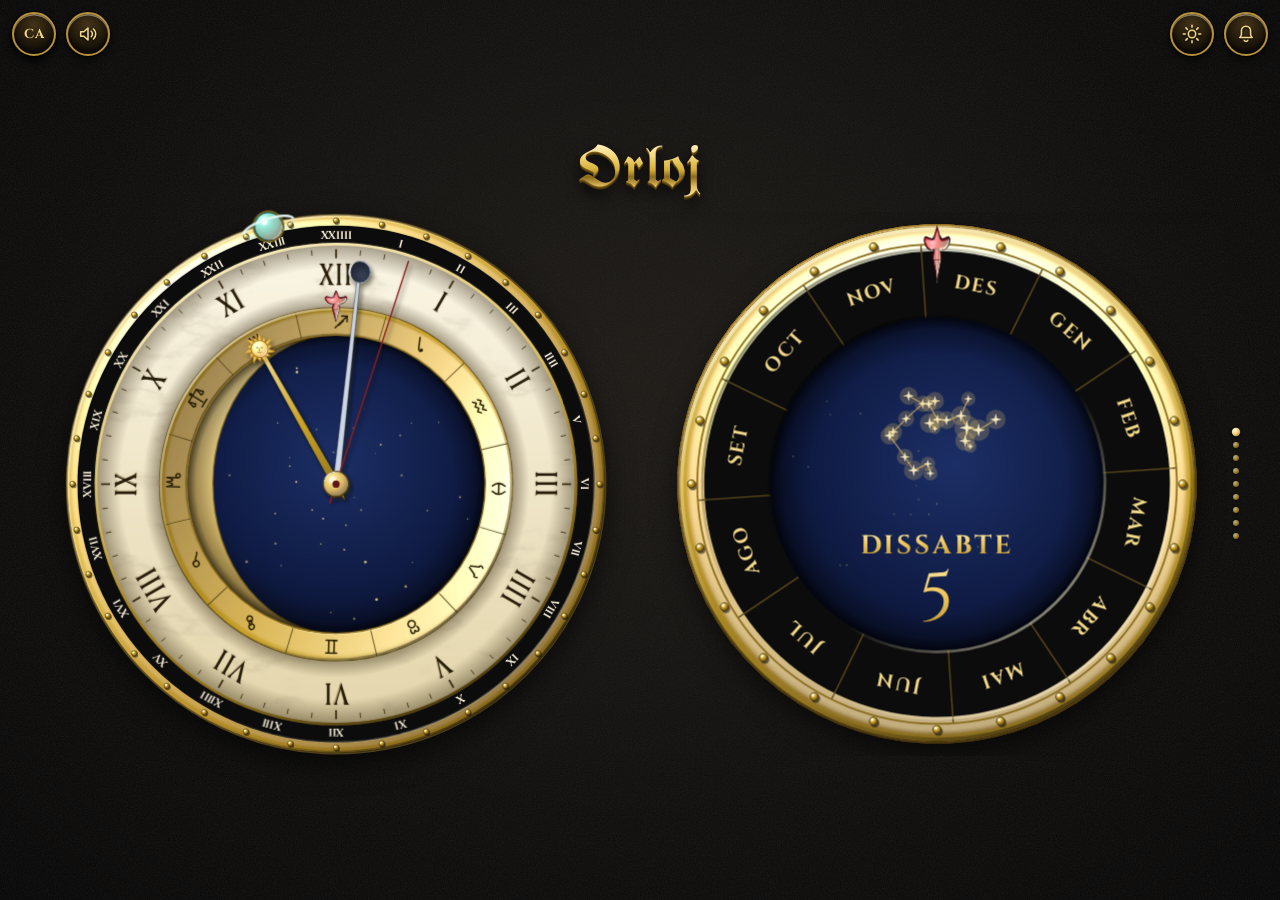
==== commit 96c9df6b: "Add files via upload" ====
--- a/index.html
+++ b/index.html
@@ -783,6 +783,25 @@
   @media (orientation: portrait){ .orloj-medieval .orloj-cap .banderolaTitol{ width: clamp(200px, 34svh, 330px) !important; margin-top: -1svh !important; margin-bottom: -1.4svh !important; } }
   .mode-zz.orloj-medieval .banderolaTitol, .mode-zz .orloj-medieval .banderolaTitol{ filter:none !important; }
   .mode-zz .orloj-medieval .banderolaTitol text{ fill: var(--brasa) !important; }
+
+  /* La bola de Júpiter: mentre l'esfera de dalt gira, s'esvaeix (si no, la
+     vora i la cara de l'esfera la tapen a mitges i sembla transparent) i
+     torna a aparèixer quan s'atura. També una mica per sobre de la cara,
+     perquè en repòs no comparteixi el mateix pla. */
+  .planeta-orbita{ transform: translate(-50%, -50%) translateZ(17px) !important; }
+  .astrolabi-flip.girant .planeta-orbita{ animation: orlojPlanetaGir 10.5s linear; }
+  @keyframes orlojPlanetaGir{
+    0%    { opacity: 1; visibility: visible; }
+    3%    { opacity: 0; visibility: visible; }
+    3.1%  { opacity: 0; visibility: hidden; }
+    96%   { opacity: 0; visibility: hidden; }
+    96.1% { opacity: 0; visibility: visible; }
+    100%  { opacity: 1; visibility: visible; }
+  }
+
+  /* La bola del planeta s'amaga suaument mentre l'esfera gira (evita l'efecte de transparència) */
+  .planeta-orbita{ transition: opacity .35s ease; }
+  .astrolabi-flip.girant .planeta-orbita{ opacity:0; }
 </style>
 <link rel="manifest" href="orloj.webmanifest">
 <link rel="apple-touch-icon" href="orloj-icona-180.png">
@@ -1469,8 +1488,20 @@
   svg.appendChild(cometaLluna);
 
   const lunaGranGrup = el('g', {id:'lunaGranGrup', transform:`translate(${CX}, ${CY})`});
-  const lunaGranLit = el('path', {id:'lunaGranLit', fill:'url(#lunaGranBanda)', stroke:'#8a6d1f', 'stroke-width':1.5, 'stroke-opacity':0.85, filter:'url(#raspallat)'});
+  const lunaGranLit = el('path', {id:'lunaGranLit', fill:'url(#lunaGranBanda)', stroke:'#8a6d1f', 'stroke-width':1.5, 'stroke-opacity':0.85});
   lunaGranGrup.appendChild(lunaGranLit);
+  // Estries corbes (meridians) dins la part il·luminada: segueixen la curvatura
+  // de l'esfera i li donen volum, en lloc de ratlles paral·leles.
+  const clipLluna = el('clipPath', {id:'clipLlunaGran'});
+  clipLluna.appendChild(el('use', {href:'#lunaGranLit'}));
+  defs.appendChild(clipLluna);
+  const estries = el('g', {'clip-path':'url(#clipLlunaGran)', fill:'none', class:'relleu', 'pointer-events':'none'});
+  for (let i = 1; i <= 34; i++){
+    const rx = 165 * Math.sin(i / 35 * Math.PI / 2);
+    estries.appendChild(el('ellipse', {cx:CX, cy:CY, rx:rx.toFixed(2), ry:165,
+      stroke: i % 2 ? '#fff4cf' : '#6e5216', 'stroke-opacity': i % 2 ? 0.32 : 0.22, 'stroke-width':1}));
+  }
+  lunaGranGrup.appendChild(estries);
   svg.appendChild(lunaGranGrup);
 
   svg.appendChild(el('circle', {cx:CX, cy:CY, r:165, fill:'url(#enfonsatAst)', class:'relleu', 'pointer-events':'none'}));
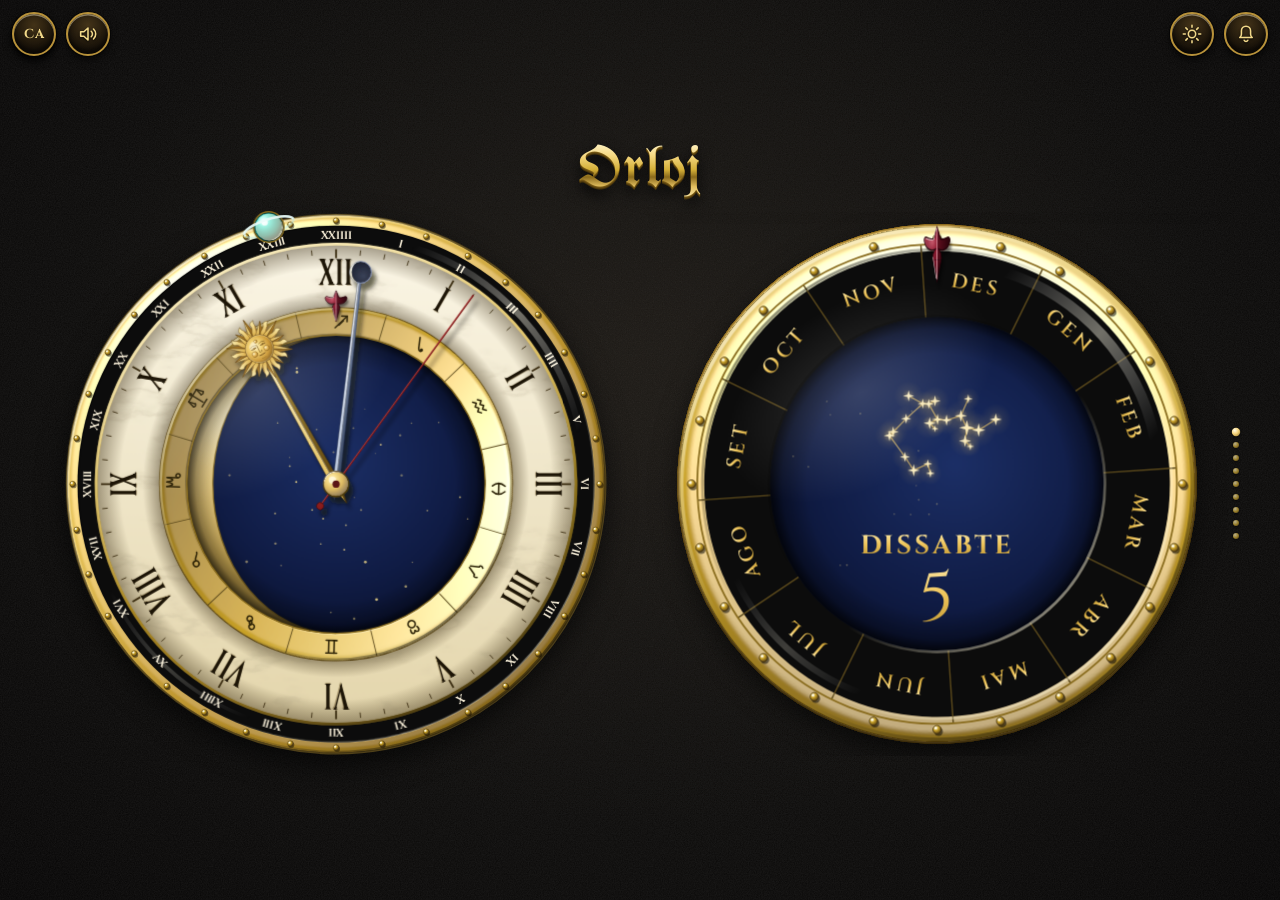
==== commit 58bd9b64: "Add files via upload" ====
--- a/index.html
+++ b/index.html
@@ -783,25 +783,6 @@
   @media (orientation: portrait){ .orloj-medieval .orloj-cap .banderolaTitol{ width: clamp(200px, 34svh, 330px) !important; margin-top: -1svh !important; margin-bottom: -1.4svh !important; } }
   .mode-zz.orloj-medieval .banderolaTitol, .mode-zz .orloj-medieval .banderolaTitol{ filter:none !important; }
   .mode-zz .orloj-medieval .banderolaTitol text{ fill: var(--brasa) !important; }
-
-  /* La bola de Júpiter: mentre l'esfera de dalt gira, s'esvaeix (si no, la
-     vora i la cara de l'esfera la tapen a mitges i sembla transparent) i
-     torna a aparèixer quan s'atura. També una mica per sobre de la cara,
-     perquè en repòs no comparteixi el mateix pla. */
-  .planeta-orbita{ transform: translate(-50%, -50%) translateZ(17px) !important; }
-  .astrolabi-flip.girant .planeta-orbita{ animation: orlojPlanetaGir 10.5s linear; }
-  @keyframes orlojPlanetaGir{
-    0%    { opacity: 1; visibility: visible; }
-    3%    { opacity: 0; visibility: visible; }
-    3.1%  { opacity: 0; visibility: hidden; }
-    96%   { opacity: 0; visibility: hidden; }
-    96.1% { opacity: 0; visibility: visible; }
-    100%  { opacity: 1; visibility: visible; }
-  }
-
-  /* La bola del planeta s'amaga suaument mentre l'esfera gira (evita l'efecte de transparència) */
-  .planeta-orbita{ transition: opacity .35s ease; }
-  .astrolabi-flip.girant .planeta-orbita{ opacity:0; }
 </style>
 <link rel="manifest" href="orloj.webmanifest">
 <link rel="apple-touch-icon" href="orloj-icona-180.png">
@@ -1001,7 +982,7 @@
 <div class="orloj-avis" id="orlojAvis" role="status" aria-live="polite"></div>
 <div class="orloj-vel" aria-hidden="true"></div>
 <script>
-window.ORLOJ_CONFIG = {"selectorTitol": "h1", "textDaurat": "original", "placa": "daurada"};
+window.ORLOJ_CONFIG = {"selectorTitol": "h1", "textDaurat": "original", "placa": "daurada", "revers": "daurat"};
 (function(){
   // Configuració de cada variant (la injecta build.py abans d'aquest codi).
   const CONFIG = Object.assign({
@@ -1055,7 +1036,7 @@
   // vora feta de tires estretes al voltant, que ocupen molt poca memòria.
   function generaGruix(contenidor, classeDisc, gruix){
     if (!contenidor) return;
-    const N = 72, medieval = document.body.classList.contains('orloj-medieval');
+    const N = 72, medieval = document.body.classList.contains('orloj-medieval') || document.body.classList.contains('revers-bronze');
     const disc = document.createElement('div');
     disc.className = classeDisc;
     Object.assign(disc.style, { position:'absolute', inset:'0', borderRadius:'50%', transform:'translateZ(0px)' });
@@ -1092,6 +1073,14 @@
   generaGruix(document.getElementById('cosCilindreAst'), 'capa-volum-ast', 25.2);
 
   // Fletxa/punxa de relleu (inspirada en una punta de tanca de ferro forjat), amb la punta a l'origen (0,0)
+  function volumPunta(grup){
+    // ombra projectada
+    grup.insertBefore(el('path', {d: fletxaFerroPath, fill:'#000', opacity:'0.5', transform:'translate(2, 3)', filter:'url(#difusPunta)', class:'relleu'}), grup.firstChild);
+    // cara a l'ombra (meitat dreta) i llum a la vora esquerra
+    grup.appendChild(el('path', {d: fletxaFerroPath, fill:'url(#facetaPunta)', class:'relleu'}));
+    grup.appendChild(el('path', {d:'M 0,-30 L 0,-1', fill:'none', stroke:'#ffc9d2', 'stroke-width':0.8, opacity:'0.7', 'stroke-linecap':'round', class:'relleu'}));
+    grup.appendChild(el('path', {d:'M -11.5,-24.2 C -8,-23.6 -5,-22.6 -3,-24.2 M -1,-30 C -2.4,-27 -3,-25 -3.5,-24 M -4.3,-13.5 L -1,-1.5', fill:'none', stroke:'#ffe3e7', 'stroke-width':0.6, opacity:'0.8', 'stroke-linecap':'round', class:'relleu'}));
+  }
   const fletxaFerroPath = "M 0,0 L -4.5,-13 C -4.5,-16 -3,-17 -2,-18 C -6,-17 -11,-18 -13,-22 C -14,-24 -13,-25.5 -11,-25 C -8,-24.3 -5,-23 -3,-24.5 C -2.5,-27 -1,-29 0,-31 C 1,-29 2.5,-27 3,-24.5 C 5,-23 8,-24.3 11,-25 C 13,-25.5 14,-24 13,-22 C 11,-18 6,-17 2,-18 C 3,-17 4.5,-16 4.5,-13 L 0,0 Z";
 
   const svg = document.getElementById('astrolabi');
@@ -1124,10 +1113,12 @@
   hubGrad.appendChild(el('stop', {offset:'100%', 'stop-color':'#6e5416'}));
   defs.appendChild(hubGrad);
 
-  const lunaGranGrad = el('radialGradient', {id:'lunaGranBanda', cx:'38%', cy:'32%', r:'75%'});
-  lunaGranGrad.appendChild(el('stop', {offset:'0%', 'stop-color':'#f6e2a2'}));
-  lunaGranGrad.appendChild(el('stop', {offset:'55%', 'stop-color':'#dcbd6c'}));
-  lunaGranGrad.appendChild(el('stop', {offset:'100%', 'stop-color':'#a88a3e'}));
+  const lunaGranGrad = el('radialGradient', {id:'lunaGranBanda', gradientUnits:'userSpaceOnUse', cx:'-48', cy:'-60', r:'238', fx:'-60', fy:'-74'});
+  lunaGranGrad.appendChild(el('stop', {offset:'0%', 'stop-color':'#fff4cc'}));
+  lunaGranGrad.appendChild(el('stop', {offset:'30%', 'stop-color':'#efd38a'}));
+  lunaGranGrad.appendChild(el('stop', {offset:'62%', 'stop-color':'#cfae5a'}));
+  lunaGranGrad.appendChild(el('stop', {offset:'86%', 'stop-color':'#a88a3e'}));
+  lunaGranGrad.appendChild(el('stop', {offset:'100%', 'stop-color':'#76591f'}));
   defs.appendChild(lunaGranGrad);
 
   const perlaGrad = el('radialGradient', {id:'perlaBanda', cx:'32%', cy:'28%', r:'75%'});
@@ -1138,10 +1129,10 @@
   defs.appendChild(perlaGrad);
 
   const ferroGrad = el('radialGradient', {id:'ferroBanda', cx:'32%', cy:'26%', r:'80%'});
-  ferroGrad.appendChild(el('stop', {offset:'0%', 'stop-color':'#ffb3c0'}));
-  ferroGrad.appendChild(el('stop', {offset:'30%', 'stop-color':'#c8102e'}));
-  ferroGrad.appendChild(el('stop', {offset:'65%', 'stop-color':'#7a0a1f'}));
-  ferroGrad.appendChild(el('stop', {offset:'100%', 'stop-color':'#2b0510'}));
+  ferroGrad.appendChild(el('stop', {offset:'0%', 'stop-color':'#c8566a'}));
+  ferroGrad.appendChild(el('stop', {offset:'25%', 'stop-color':'#8e1a30'}));
+  ferroGrad.appendChild(el('stop', {offset:'60%', 'stop-color':'#6a0f22'}));
+  ferroGrad.appendChild(el('stop', {offset:'100%', 'stop-color':'#2a040c'}));
   defs.appendChild(ferroGrad);
 
   const solGrad = el('radialGradient', {id:'solBanda', cx:'35%', cy:'32%', r:'70%'});
@@ -1253,9 +1244,16 @@
   defs.appendChild(filtreRaspallat);
   gradLin('orText', [['0%','#fff3c2',1],['45%','#f0c65c',1],['100%','#a8811f',1]], '0%', '0%', '0%', '100%');
   gradLin('orVora', [['0%','#fff2bf',1],['30%','#e7c35a',1],['60%','#b8902a',1],['100%','#6e5414',1]]);
+  gradLin('facetaPunta', [['0%','#ffb9c4',0.22],['30%','#fff',0.04],['49%','#fff',0],['51%','#1a0005',0.38],['100%','#1a0005',0.62]], '0%', '0%', '100%', '0%');
+  const gHalo = el('radialGradient', {id:'haloEstel', cx:'50%', cy:'50%', r:'50%'});
+  [['0','#fff3c8',0.5],['0.18','#f6d27a',0.28],['0.45','#f0c65c',0.08],['1','#f0c65c',0]].forEach(([o,c,a]) => gHalo.appendChild(el('stop', {offset:o, 'stop-color':c, 'stop-opacity':a})));
+  defs.appendChild(gHalo);
+  const fDifusPunta = el('filter', {id:'difusPunta', x:'-40%', y:'-40%', width:'180%', height:'180%'});
+  fDifusPunta.appendChild(el('feGaussianBlur', {stdDeviation:'1.2'}));
+  defs.appendChild(fDifusPunta);
   // ombra de les busques sobre l'esfera
   const filtreBusques = el('filter', {id:'ombraBusques', x:'-10%', y:'-10%', width:'125%', height:'125%'});
-  filtreBusques.appendChild(el('feDropShadow', {dx:'2.6', dy:'3.6', stdDeviation:'2.2', 'flood-color':'#140c00', 'flood-opacity':'0.55'}));
+  filtreBusques.appendChild(el('feDropShadow', {dx:'4.5', dy:'7', stdDeviation:'2.6', 'flood-color':'#140c00', 'flood-opacity':'0.6'}));
   defs.appendChild(filtreBusques);
 
   svgExt.appendChild(defs);
@@ -1313,18 +1311,18 @@
   romans.forEach((r,i)=>{
     const ang = i*30;
     const rx = polarX(CX,228,ang), ry = polarY(CY,228,ang);
-    const g = el('g', {transform: `translate(${rx}, ${ry}) rotate(${ang}) scale(1, ${estiramentRoman})`});
+    const g = el('g', {transform: `translate(${rx}, ${ry}) rotate(${ang}) scale(0.84, ${estiramentRoman})`});
     // Ombra (dona efecte de gravat/relleu sobre la banda de vori)
     const ombra = el('text', {
       x: 0.6, y: 5.5,
-      fill:'#5c4416', opacity:'0.45', 'font-size':'23', 'font-weight':'600', 'letter-spacing':'1.2',
+      fill:'#5c4416', opacity:'0.4', 'font-size':'28', 'font-weight':'700', 'letter-spacing':'0.6', 'font-family':"'Cormorant Garamond', serif",
       'text-anchor':'middle'
     });
     ombra.textContent = r;
     g.appendChild(ombra);
     const t = el('text', {
       x: 0, y: 5,
-      fill:'#241a08', 'font-size':'23', 'font-weight':'600', 'letter-spacing':'1.2',
+      fill:'#1c1406', 'font-size':'28', 'font-weight':'700', 'letter-spacing':'0.6', 'font-family':"'Cormorant Garamond', serif",
       'text-anchor':'middle'
     });
     t.textContent = r;
@@ -1431,16 +1429,17 @@
   const puntaZodiac = el('g', {transform: `translate(${CX}, ${CY-180}) scale(0.9, 1.1)`});
   puntaZodiac.appendChild(el('path', {
     d: fletxaFerroPath,
-    fill:'url(#ferroBanda)', stroke:'#360814', 'stroke-width':1, filter:'url(#relleuPetit)'
+    fill:'url(#ferroBanda)', stroke:'#2a040c', 'stroke-width':0.9
   }));
   puntaZodiac.appendChild(el('path', {
     d: 'M 0,-2 L 0,-17',
-    fill:'none', stroke:'#ffe3ea', 'stroke-width':0.7, opacity:'0.7', 'stroke-linecap':'round'
+    fill:'none', stroke:'#ffb9c4', 'stroke-width':0.6, opacity:'0.45', 'stroke-linecap':'round'
   }));
   puntaZodiac.appendChild(el('path', {
     d: 'M -3,-12 L 3,-12',
     fill:'none', stroke:'#360814', 'stroke-width':0.6, opacity:'0.55', 'stroke-linecap':'round'
   }));
+  volumPunta(puntaZodiac);
   svg.appendChild(puntaZodiac);
 
   // ---------- Disc central: la fase lunar real, a mida completa ----------
@@ -1490,64 +1489,124 @@
   const lunaGranGrup = el('g', {id:'lunaGranGrup', transform:`translate(${CX}, ${CY})`});
   const lunaGranLit = el('path', {id:'lunaGranLit', fill:'url(#lunaGranBanda)', stroke:'#8a6d1f', 'stroke-width':1.5, 'stroke-opacity':0.85});
   lunaGranGrup.appendChild(lunaGranLit);
-  // Estries corbes (meridians) dins la part il·luminada: segueixen la curvatura
-  // de l'esfera i li donen volum, en lloc de ratlles paral·leles.
+  // Volum per llum i brillantor (sense estries): el degradat de la cara es
+  // mou amb el reflex, i a sobre hi ha una lluentor ampla i un punt de llum.
   const clipLluna = el('clipPath', {id:'clipLlunaGran'});
   clipLluna.appendChild(el('use', {href:'#lunaGranLit'}));
   defs.appendChild(clipLluna);
-  const estries = el('g', {'clip-path':'url(#clipLlunaGran)', fill:'none', class:'relleu', 'pointer-events':'none'});
-  for (let i = 1; i <= 34; i++){
-    const rx = 165 * Math.sin(i / 35 * Math.PI / 2);
-    estries.appendChild(el('ellipse', {cx:CX, cy:CY, rx:rx.toFixed(2), ry:165,
-      stroke: i % 2 ? '#fff4cf' : '#6e5216', 'stroke-opacity': i % 2 ? 0.32 : 0.22, 'stroke-width':1}));
-  }
-  lunaGranGrup.appendChild(estries);
+  const gEsp = el('radialGradient', {id:'gradEspecularLluna', cx:'50%', cy:'50%', r:'50%'});
+  [['0','#fffef6',0.75],['0.35','#fff6d6',0.38],['0.7','#fff1c4',0.1],['1','#fff1c4',0]].forEach(([o,c,a]) => gEsp.appendChild(el('stop', {offset:o, 'stop-color':c, 'stop-opacity':a})));
+  defs.appendChild(gEsp);
+  const gPunt = el('radialGradient', {id:'gradPuntLluna', cx:'50%', cy:'50%', r:'50%'});
+  [['0','#ffffff',0.95],['0.5','#ffffff',0.45],['1','#ffffff',0]].forEach(([o,c,a]) => gPunt.appendChild(el('stop', {offset:o, 'stop-color':c, 'stop-opacity':a})));
+  defs.appendChild(gPunt);
+  const llumLluna = el('g', {'clip-path':'url(#clipLlunaGran)', class:'relleu', 'pointer-events':'none'});
+  // ombra suau a tocar del terminador i de la vora (dona rodonesa)
+  llumLluna.appendChild(el('circle', {cx:0, cy:0, r:165, fill:'none', stroke:'#4a360c', 'stroke-width':26, opacity:'0.22', filter:'url(#difusLluna)'}));
+  const lluentorLluna = el('ellipse', {cx:-40, cy:-70, rx:78, ry:50, fill:'url(#gradEspecularLluna)'});
+  const puntLluna = el('ellipse', {cx:-40, cy:-80, rx:20, ry:12, fill:'url(#gradPuntLluna)'});
+  llumLluna.appendChild(lluentorLluna); llumLluna.appendChild(puntLluna);
+  // llum de rebot fina a la vora de baix
+  llumLluna.appendChild(el('path', {d:'M -120,113 A 165,165 0 0,0 120,113', fill:'none', stroke:'#fff3c4', 'stroke-width':3, opacity:'0.35', filter:'url(#difusLluna)'}));
+  lunaGranGrup.appendChild(llumLluna);
+  const fDifus = el('filter', {id:'difusLluna', x:'-20%', y:'-20%', width:'140%', height:'140%'});
+  fDifus.appendChild(el('feGaussianBlur', {stdDeviation:'6'}));
+  defs.appendChild(fDifus);
   svg.appendChild(lunaGranGrup);
 
   svg.appendChild(el('circle', {cx:CX, cy:CY, r:165, fill:'url(#enfonsatAst)', class:'relleu', 'pointer-events':'none'}));
   svg.appendChild(el('circle', {cx:CX, cy:CY, r:165, fill:'none', stroke:'#8a6d1f', 'stroke-width':1.5}));
 
   // ---------- Busques ----------
-  function fletxa(id, longitud, amplada, color){
-    const p = el('path', {
-      id:id,
-      d:`M ${CX},${CY+amplada*2.4} L ${CX-amplada/2},${CY} L ${CX-amplada/4},${CY-longitud} L ${CX+amplada/4},${CY-longitud} L ${CX+amplada/2},${CY} Z`,
-      fill:color, stroke:'#000', 'stroke-width':0.4, 'stroke-linejoin':'round'
-    });
-    return p;
+  // Agulla de dues cares (una a la llum i l'altra a l'ombra) amb l'aresta
+  // central brillant, com una fulla de metall forjat.
+  const TONS_AGULLA = {
+    or:    ['#fff0b8', '#e2bd55', '#9c7a1f', '#5c4410', '#3a2a08'],
+    acer:  ['#f4f8ff', '#b9c7de', '#6f81a3', '#3c4a66', '#1c2333']
+  };
+  function fletxa(id, longitud, amplada, to){
+    const [c0, c1, c2, c3, vora] = TONS_AGULLA[to];
+    const gid = 'agulla-' + id;
+    const gl = el('linearGradient', {id: gid + '-l', x1:'0%', y1:'0%', x2:'0%', y2:'100%'});
+    gl.appendChild(el('stop', {offset:'0%', 'stop-color':c0})); gl.appendChild(el('stop', {offset:'100%', 'stop-color':c1}));
+    const gf = el('linearGradient', {id: gid + '-f', x1:'0%', y1:'0%', x2:'0%', y2:'100%'});
+    gf.appendChild(el('stop', {offset:'0%', 'stop-color':c2})); gf.appendChild(el('stop', {offset:'100%', 'stop-color':c3}));
+    defs.appendChild(gl); defs.appendChild(gf);
+    const cua = `${CX},${CY+amplada*2.4}`, punta = `${CX},${CY-longitud-amplada*0.6}`;
+    const g = el('g', {id});
+    g.appendChild(el('path', {d:`M ${cua} L ${CX-amplada/2},${CY} L ${CX-amplada/4},${CY-longitud} L ${punta} Z`, fill:`url(#${gid}-l)`, stroke:vora, 'stroke-width':0.4, 'stroke-linejoin':'round'}));
+    g.appendChild(el('path', {d:`M ${cua} L ${punta} L ${CX+amplada/4},${CY-longitud} L ${CX+amplada/2},${CY} Z`, fill:`url(#${gid}-f)`, stroke:vora, 'stroke-width':0.4, 'stroke-linejoin':'round'}));
+    g.appendChild(el('path', {d:`M ${CX},${CY} L ${punta}`, stroke:'#ffffff', 'stroke-width':0.6, opacity:'0.55', class:'relleu'}));
+    return g;
   }
 
   // busca de les hores (sol)
-  const busquaHora = fletxa('busquaHora', 172, 9, 'url(#orBanda)');
+  const busquaHora = fletxa('busquaHora', 172, 10, 'or');
   const grupBusques = el('g', {filter:'url(#ombraBusques)'});
   svg.appendChild(grupBusques);
   grupBusques.appendChild(busquaHora);
   const solPunta = el('g', {id:'solPunta'});
-  solPunta.appendChild(el('circle', {cx:0.9, cy:1.1, r:9.5, fill:'#5c3d0a', opacity:'0.4'}));
-  // Raigs ondulats (com flames), alternant llargada per a un aire més orgànic
-  for(let i=0;i<14;i++){
-    const a = i*(360/14);
-    const llarg = (i%2===0) ? 17 : 14;
-    solPunta.appendChild(el('path', {
-      d:`M -1.2,-7 C -2.8,-10.5 -0.4,-12.5 -1.6,-${llarg} L 0,-${llarg-1.5} C 1.6,-12 2.8,-10 1.2,-7 Z`,
-      transform:`rotate(${a})`,
-      fill:'#f0c65c', stroke:'#c9861a', 'stroke-width':0.6, 'stroke-linejoin':'round'
-    }));
-  }
-  solPunta.appendChild(el('circle', {cx:0, cy:0, r:9.5, fill:'url(#solBanda)', stroke:'#8a6d1f', 'stroke-width':1, filter:'url(#relleuPetit)'}));
-  // Rostre
-  const solCara = el('g', {stroke:'#5c3d0a', 'stroke-width':0.6, fill:'none', 'stroke-linecap':'round'});
-  solCara.appendChild(el('path', {d:'M -3.6,-1.2 Q -2.8,-2.4 -1.6,-1.4'}));
-  solCara.appendChild(el('path', {d:'M 3.6,-1.2 Q 2.8,-2.4 1.6,-1.4'}));
-  solCara.appendChild(el('circle', {cx:-2.4, cy:-0.4, r:0.4, fill:'#5c3d0a', stroke:'none'}));
-  solCara.appendChild(el('circle', {cx:2.4, cy:-0.4, r:0.4, fill:'#5c3d0a', stroke:'none'}));
-  solCara.appendChild(el('path', {d:'M 0,0 L -0.5,1.8 L 0.3,2.1'}));
-  solCara.appendChild(el('path', {d:'M -2.1,3.7 Q 0,5 2.1,3.7'}));
-  solPunta.appendChild(solCara);
+  // Sol de metall daurat repujat: raigs rectes i raigs ondulats alternats,
+  // cadascun amb una cara a la llum i una a l'ombra, i un rostre seré en relleu.
+  // Gira amb l'agulla: el cap sempre mira cap enfora de l'esfera.
+  (function(){
+    const g = (id, stops, x2='100%', y2='0%') => { const gr = el('linearGradient', {id, x1:'0%', y1:'0%', x2, y2});
+      stops.forEach(([o,c]) => gr.appendChild(el('stop', {offset:o, 'stop-color':c}))); defs.appendChild(gr); };
+    g('solRaigLlum', [['0%','#fff1b0'],['100%','#d9a93a']], '0%', '100%');
+    g('solRaigOmbra', [['0%','#c48a1e'],['100%','#7a4f0c']], '0%', '100%');
+    const cara = el('radialGradient', {id:'solCara', cx:'40%', cy:'36%', r:'68%'});
+    [['0%','#fff6cc'],['35%','#f3cf68'],['75%','#c8922a'],['100%','#7a5210']].forEach(([o,c]) => cara.appendChild(el('stop', {offset:o, 'stop-color':c})));
+    defs.appendChild(cara);
+    const galta = el('radialGradient', {id:'solGalta', cx:'38%', cy:'34%', r:'70%'});
+    [['0%','#fff3c0'],['55%','#e0ad44'],['100%','#9a6a16']].forEach(([o,c]) => galta.appendChild(el('stop', {offset:o, 'stop-color':c})));
+    defs.appendChild(galta);
+    const VORA = '#5a3a08', R0 = 10.5;
+    const raigs = el('g', {});
+    for (let i = 0; i < 24; i++){
+      const a = i * 15, recte = i % 2 === 0;
+      const r = el('g', {transform:`rotate(${a})`});
+      if (recte){
+        const L = (i % 4 === 0) ? 25 : 21, w = 3.1;
+        r.appendChild(el('path', {d:`M 0,-${R0-1} L -${w},-${R0} L 0,-${L} Z`, fill:'url(#solRaigLlum)', stroke:VORA, 'stroke-width':0.35, 'stroke-linejoin':'round'}));
+        r.appendChild(el('path', {d:`M 0,-${R0-1} L ${w},-${R0} L 0,-${L} Z`, fill:'url(#solRaigOmbra)', stroke:VORA, 'stroke-width':0.35, 'stroke-linejoin':'round'}));
+      } else {
+        // raig ondulat com una flama
+        r.appendChild(el('path', {d:`M -2.2,-${R0-0.5} C -3.6,-14 -0.6,-15.5 -2.4,-18.5 C -3.2,-20 -1.6,-21.5 0.6,-22.2 C -0.6,-20.4 1.4,-18.6 1.2,-16.4 C 1,-14 2.8,-12.6 2.2,-${R0-0.5} Z`,
+          fill:'url(#solRaigLlum)', stroke:VORA, 'stroke-width':0.35, 'stroke-linejoin':'round'}));
+        r.appendChild(el('path', {d:`M 0.4,-${R0} C 1.6,-13 0.2,-15 0.9,-17.5`, fill:'none', stroke:'#8a5a10', 'stroke-width':0.6, opacity:'0.7', 'stroke-linecap':'round'}));
+      }
+      raigs.appendChild(r);
+    }
+    solPunta.appendChild(raigs);
+    // disc de la cara amb vora repujada
+    solPunta.appendChild(el('circle', {cx:0, cy:0, r:R0 + 0.6, fill:'#6e4a0c'}));
+    solPunta.appendChild(el('circle', {cx:0, cy:0, r:R0, fill:'url(#solCara)', stroke:'#fff0b8', 'stroke-width':0.4, 'stroke-opacity':0.6}));
+    // rostre
+    const f = el('g', {fill:'none', stroke:'#6a4508', 'stroke-width':0.45, 'stroke-linecap':'round', 'stroke-linejoin':'round'});
+    // punt del front
+    f.appendChild(el('circle', {cx:0, cy:-6.4, r:1.3, fill:'url(#solGalta)', stroke:'#7a5210', 'stroke-width':0.3}));
+    // celles i ulls ametllats
+    f.appendChild(el('path', {d:'M -6,-3.6 Q -3.8,-5 -1.4,-3.8 M 6,-3.6 Q 3.8,-5 1.4,-3.8'}));
+    f.appendChild(el('path', {d:'M -5.6,-2 Q -3.8,-3.4 -1.8,-2 Q -3.8,-1 -5.6,-2 Z M 5.6,-2 Q 3.8,-3.4 1.8,-2 Q 3.8,-1 5.6,-2 Z', fill:'#f6dc8c'}));
+    f.appendChild(el('circle', {cx:-3.7, cy:-2.1, r:0.55, fill:'#7a4f0c', stroke:'none'}));
+    f.appendChild(el('circle', {cx:3.7, cy:-2.1, r:0.55, fill:'#7a4f0c', stroke:'none'}));
+    // nas
+    f.appendChild(el('path', {d:'M -0.6,-3.2 L -0.9,1.4 Q -1.6,2.2 -0.6,2.5 Q 0,2.9 0.6,2.5 Q 1.6,2.2 0.9,1.4'}));
+    // galtes rodones en relleu
+    f.appendChild(el('circle', {cx:-5.1, cy:2, r:2.2, fill:'url(#solGalta)', stroke:'#7a5210', 'stroke-width':0.3}));
+    f.appendChild(el('circle', {cx:5.1, cy:2, r:2.2, fill:'url(#solGalta)', stroke:'#7a5210', 'stroke-width':0.3}));
+    // llavis serens
+    f.appendChild(el('path', {d:'M -2.4,4.6 Q 0,5.6 2.4,4.6 M -2,4.75 Q 0,4.2 2,4.75'}));
+    // barbeta
+    f.appendChild(el('path', {d:'M -1.6,7.4 Q 0,8.3 1.6,7.4', opacity:'0.6'}));
+    solPunta.appendChild(f);
+    // reflex de llum
+    solPunta.appendChild(el('ellipse', {cx:-3.6, cy:-4.6, rx:3.4, ry:2, fill:'#fffbe6', opacity:'0.45', transform:'rotate(-35,-3.6,-4.6)', class:'relleu'}));
+  })();
   grupBusques.appendChild(solPunta);
 
   // busca dels minuts (lluna)
-  const busquaMinut = fletxa('busquaMinut', 236, 7, '#cdd6e6');
+  const busquaMinut = fletxa('busquaMinut', 236, 7.5, 'acer');
   grupBusques.appendChild(busquaMinut);
   const lunaPunta = el('g', {id:'lunaPunta'});
   lunaPunta.appendChild(el('circle', {cx:0, cy:0, r:12, fill:'url(#lunaDarkBanda)', stroke:'#8a97b8', 'stroke-width':1}));
@@ -1556,16 +1615,33 @@
   grupBusques.appendChild(lunaPunta);
 
   // busca dels segons
-  const busquaSegon = el('line', {
-    id:'busquaSegon', x1:CX, y1:CY+22, x2:CX, y2:CY-258,
-    stroke:'#8a1f1f', 'stroke-width':1.6, 'stroke-linecap':'round'
-  });
+  const busquaSegon = el('g', {id:'busquaSegon'});
+  busquaSegon.appendChild(el('line', {x1:CX, y1:CY+30, x2:CX, y2:CY-258, stroke:'#7a1414', 'stroke-width':1.8, 'stroke-linecap':'round'}));
+  busquaSegon.appendChild(el('line', {x1:CX-0.5, y1:CY+28, x2:CX-0.5, y2:CY-256, stroke:'#ff8a8a', 'stroke-width':0.5, opacity:'0.7', class:'relleu'}));
+  busquaSegon.appendChild(el('circle', {cx:CX, cy:CY+30, r:4, fill:'#8a1f1f', stroke:'#3a0808', 'stroke-width':0.6}));
   grupBusques.appendChild(busquaSegon);
 
   // eix central
   grupBusques.appendChild(el('circle', {cx:CX, cy:CY, r:14, fill:'url(#nucli)', stroke:'#4a3a10', 'stroke-width':1.5, filter:'url(#relleuPetit)'}));
   grupBusques.appendChild(el('circle', {cx:CX - 4, cy:CY - 4.5, r:4, fill:'#fffbe8', opacity:'0.7', class:'relleu'}));
   grupBusques.appendChild(el('circle', {cx:CX, cy:CY, r:4, fill:'#5c1616'}));
+
+  function reflexos(pare, cx, cy, rAnell, gruix, rCara){
+    const g = el('g', {class:'relleu', 'pointer-events':'none'});
+    // reflex especular a l'anell negre (dalt a la dreta) i un de més feble a baix a l'esquerra
+    const arc = (a0, a1, r) => `M ${polarX(cx,r,a0)},${polarY(cy,r,a0)} A ${r},${r} 0 0,1 ${polarX(cx,r,a1)},${polarY(cy,r,a1)}`;
+    g.appendChild(el('path', {d: arc(18, 78, rAnell), fill:'none', stroke:'url(#reflexArc)', 'stroke-width':gruix, 'stroke-linecap':'round'}));
+    g.appendChild(el('path', {d: arc(200, 245, rAnell), fill:'none', stroke:'url(#reflexArc)', 'stroke-width':gruix * 0.6, 'stroke-linecap':'round', opacity:'0.5'}));
+    // lluentor ampla i suau sobre la cara, com un vernís
+    g.appendChild(el('ellipse', {cx: cx - rCara*0.32, cy: cy - rCara*0.38, rx: rCara*0.62, ry: rCara*0.38,
+      transform:`rotate(-32, ${cx - rCara*0.32}, ${cy - rCara*0.38})`, fill:'url(#vernis)'}));
+    pare.appendChild(g);
+  }
+  gradLin('reflexArc', [['0%','#fff',0],['50%','#fffbe8',0.42],['100%','#fff',0]]);
+  const gv = el('radialGradient', {id:'vernis', cx:'50%', cy:'50%', r:'50%'});
+  [['0','#fff',0.16],['0.6','#fff',0.06],['1','#fff',0]].forEach(([o,c,a]) => gv.appendChild(el('stop', {offset:o, 'stop-color':c, 'stop-opacity':a})));
+  defs.appendChild(gv);
+  reflexos(svg, CX, CY, 276, 7, 265);
 
   // ==================== CALENDARI ====================
   const cal = document.getElementById('calendari');
@@ -1599,7 +1675,7 @@
     const tx = polarX(CCX,117,ang), ty = polarY(CCY,117,ang);
     const t = el('text', {
       x: tx, y: ty+4,
-      fill:COLORS_TEXT.mesos, 'font-size':'11', 'font-weight':'700', 'text-anchor':'middle', 'letter-spacing':'1',
+      fill:'url(#orText)', 'font-size':'11.5', 'font-weight':'600', 'text-anchor':'middle', 'letter-spacing':'2.2', class:'text-or',
       transform: `rotate(${ang}, ${tx}, ${ty})`
     });
     t.textContent = m;
@@ -1631,17 +1707,19 @@
   const puntaMes = el('g', {transform: `translate(${CCX}, ${CCY-117}) scale(0.55, 1.0)`});
   puntaMes.appendChild(el('path', {
     d: fletxaFerroPath,
-    fill:'url(#ferroBanda)', stroke:'#360814', 'stroke-width':1, filter:'url(#relleuPetit)'
+    fill:'url(#ferroBanda)', stroke:'#2a040c', 'stroke-width':0.9
   }));
   puntaMes.appendChild(el('path', {
     d: 'M 0,-2 L 0,-17',
-    fill:'none', stroke:'#ffe3ea', 'stroke-width':0.7, opacity:'0.7', 'stroke-linecap':'round'
+    fill:'none', stroke:'#ffb9c4', 'stroke-width':0.6, opacity:'0.45', 'stroke-linecap':'round'
   }));
   puntaMes.appendChild(el('path', {
     d: 'M -3,-12 L 3,-12',
     fill:'none', stroke:'#360814', 'stroke-width':0.6, opacity:'0.55', 'stroke-linecap':'round'
   }));
+  volumPunta(puntaMes);
   cal.appendChild(puntaMes);
+  reflexos(cal, CCX, CCY, 128, 6, 138);
 
   // ==================== LÒGICA ====================
   const diesSetmana = ['diumenge','dilluns','dimarts','dimecres','dijous','divendres','dissabte'];
@@ -1805,11 +1883,12 @@
     const ang24 = (araP.getHours() + m/60 + s/3600) * 15;
     const px = polarX(CX,RADI_PERLA24,ang24);
     const py = polarY(CY,RADI_PERLA24,ang24);
-    const elOrbita = document.getElementById('planetaOrbita');
-    if (elOrbita){
+    ['planetaOrbita', 'planetaOrbitaDarrere'].forEach(id => {
+      const elOrbita = document.getElementById(id);
+      if (!elOrbita) return;
       elOrbita.style.left = (px/600*100).toFixed(3) + '%';
       elOrbita.style.top = (py/600*100).toFixed(3) + '%';
-    }
+    });
   }
 
   function actualitza(){
@@ -1824,7 +1903,7 @@
 
     busquaHora.setAttribute('transform', `rotate(${angHora}, ${CX}, ${CY})`);
     document.getElementById('solPunta').setAttribute('transform',
-      `translate(${polarX(CX,172,angHora)}, ${polarY(CY,172,angHora)})`);
+      `translate(${polarX(CX,172,angHora)}, ${polarY(CY,172,angHora)}) rotate(${angHora}) scale(1.45)`);
 
     busquaMinut.setAttribute('transform', `rotate(${angMinut}, ${CX}, ${CY})`);
     document.getElementById('lunaPunta').setAttribute('transform',
@@ -1842,6 +1921,20 @@
     const fase = faseLunar(ara);
     lunaLit.setAttribute('d', pathLluna(12, fase));
     lunaGranLit.setAttribute('d', pathLluna(165, fase));
+    try {
+      // el reflex i el centre de llum del degradat se situen dalt de la zona il·luminada
+      const bb = lunaGranLit.getBBox();
+      if (bb.width){
+        const ex = +(bb.x + bb.width * 0.4).toFixed(1), ey = -72;
+        lluentorLluna.setAttribute('cx', ex); lluentorLluna.setAttribute('cy', ey);
+        lluentorLluna.setAttribute('rx', Math.min(80, bb.width * 0.45).toFixed(1));
+        lluentorLluna.setAttribute('transform', `rotate(-30, ${ex}, ${ey})`);
+        puntLluna.setAttribute('cx', ex - 6); puntLluna.setAttribute('cy', ey - 10);
+        puntLluna.setAttribute('transform', `rotate(-30, ${ex - 6}, ${ey - 10})`);
+        lunaGranGrad.setAttribute('cx', ex + 8); lunaGranGrad.setAttribute('cy', ey + 14);
+        lunaGranGrad.setAttribute('fx', ex); lunaGranGrad.setAttribute('fy', ey);
+      }
+    } catch(e){}
 
     // Tot el que només canvia d'un dia per l'altre es redibuixa en canviar
     // la data, també si la pàgina està oberta des d'ahir.
@@ -1900,7 +1993,7 @@
     estelsCal.appendChild(linies);
     punts.forEach(([ex, ey, m])=>{
       const mida = m * 1.6 * escalaConstelacio;
-      estelsCal.appendChild(el('circle', {cx:ex, cy:ey, r: mida*2.1, fill:'#f6cf6a', opacity:'0.22'}));
+      estelsCal.appendChild(el('circle', {cx:ex, cy:ey, r: mida*3.4, fill:'url(#haloEstel)', class:'relleu'}));
       estelsCal.appendChild(el('path', {
         d: pathEstel(mida*1.3),
         transform: `translate(${ex}, ${ey})`,
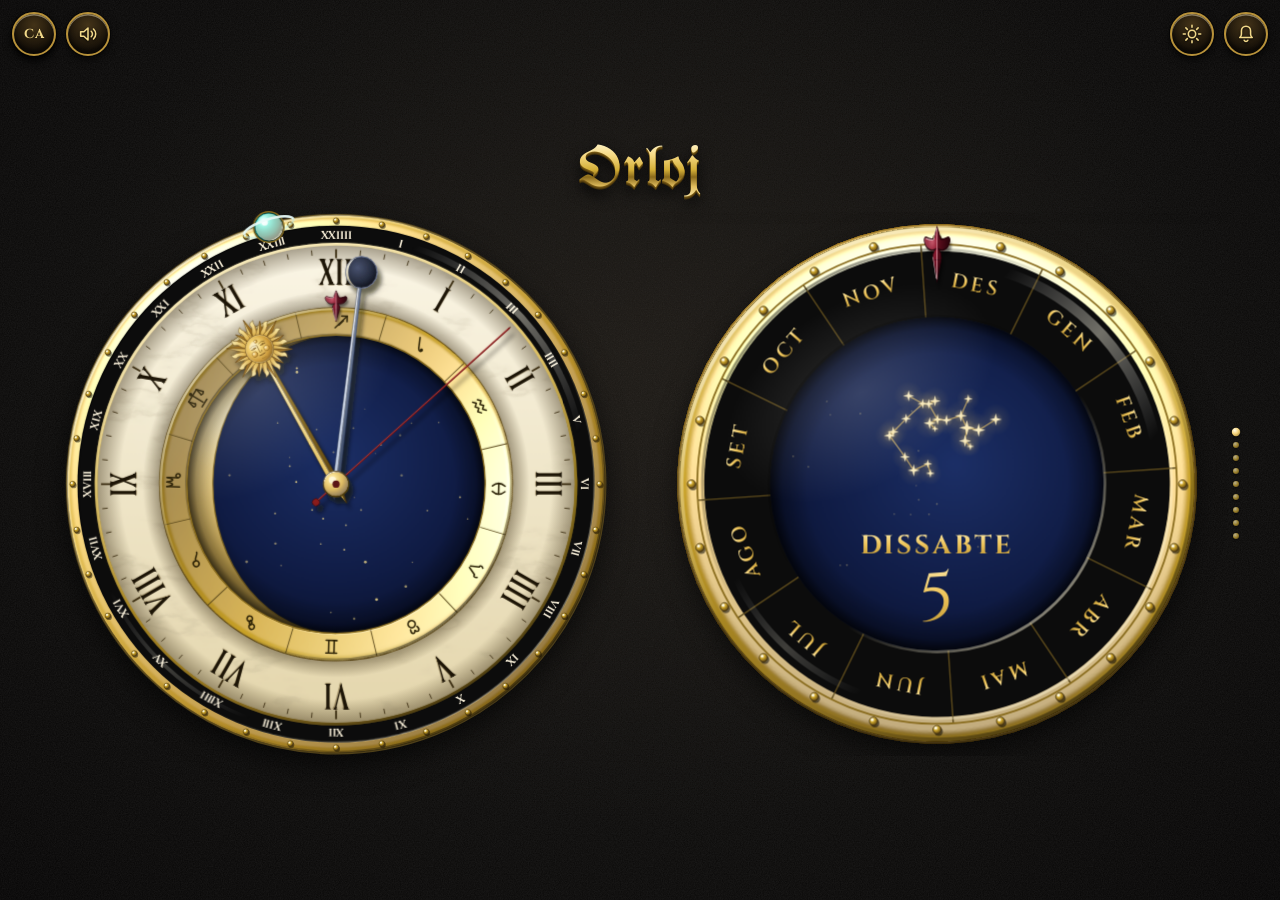
==== commit 2044b294: "Add files via upload" ====
--- a/index.html
+++ b/index.html
@@ -493,7 +493,7 @@
   .t-titol{ font-family:'Cinzel', serif; font-weight:700; font-size: var(--f-titol); letter-spacing:.14em; text-transform:uppercase; line-height:1.15;
     color: var(--accent); display:flex; align-items:center; justify-content:center; gap:10px; margin: 0 0 calc(6px * var(--k)); white-space:nowrap; flex:0 0 auto; }
   .t-titol::before, .t-titol::after{ content:''; width:22px; height:1px; background:currentColor; opacity:.5; }
-  .orloj-medieval .t-titol{ font-family:'Grenze Gotisch', serif; font-weight:600; letter-spacing:.02em; text-transform:none; font-size: calc(var(--f-titol) * 1.3); }
+  body .t-titol{ font-family:'Grenze Gotisch', serif; font-weight:600; letter-spacing:.02em; text-transform:none; font-size: calc(var(--f-titol) * 1.3); }
   .t-files{ width:100%; margin-top:auto; }
   .t-fila{ display:flex; justify-content:space-between; align-items:baseline; gap:10px; padding: calc(5px * var(--k)) 0; border-bottom:1px solid var(--ratlla); }
   .t-fila:last-child{ border-bottom:0; }
@@ -516,7 +516,7 @@
   .cal-cap{ display:flex; align-items:center; justify-content:space-between; width:100%; margin-bottom: calc(4px * var(--k)); flex:0 0 auto; }
   .cal-titol{ font-family:'Cinzel', serif; font-weight:700; font-size: var(--f-titol); letter-spacing:.1em; text-transform:uppercase; color: var(--accent); cursor:pointer; white-space:nowrap; }
   .cal-titol small{ font-weight:600; letter-spacing:.06em; margin-left:.4em; color: var(--tinta2); }
-  .orloj-medieval .cal-titol{ font-family:'Grenze Gotisch', serif; font-weight:600; text-transform:none; letter-spacing:.02em; font-size: calc(var(--f-titol) * 1.3); }
+  body .cal-titol{ font-family:'Grenze Gotisch', serif; font-weight:600; text-transform:none; letter-spacing:.02em; font-size: calc(var(--f-titol) * 1.3); }
   .cal-b{ flex:0 0 auto; width: calc(30px * var(--k)); height: calc(30px * var(--k)); border-radius:50%; border:1.5px solid var(--accent); background:transparent; color: var(--accent);
     font: 700 calc(17px * var(--k)) 'Cinzel', serif; line-height:1; display:grid; place-items:center; cursor:pointer; padding:0 0 2px; }
   .cal-finestra{ position:relative; width:100%; flex:1 1 auto; min-height:0; overflow:hidden; }
@@ -1609,9 +1609,31 @@
   const busquaMinut = fletxa('busquaMinut', 236, 7.5, 'acer');
   grupBusques.appendChild(busquaMinut);
   const lunaPunta = el('g', {id:'lunaPunta'});
-  lunaPunta.appendChild(el('circle', {cx:0, cy:0, r:12, fill:'url(#lunaDarkBanda)', stroke:'#8a97b8', 'stroke-width':1}));
-  const lunaLit = el('path', {id:'lunaLit', fill:'url(#lunaLitBanda)'});
+  // Lluna més gran, amb volum: la part il·luminada s'ombreja com una esfera
+  // (llum dalt a l'esquerra, vora enfosquida), amb mars suaus i un reflex.
+  const RL = 17.5;
+  const gVol = el('radialGradient', {id:'lunaVolBanda', gradientUnits:'userSpaceOnUse', cx:-5, cy:-6, r:RL*1.35, fx:-6.5, fy:-7.5});
+  [['0','#fffef7'],['0.35','#f1ecd8'],['0.7','#cfc6a6'],['1','#8f8668']].forEach(([o,c]) => gVol.appendChild(el('stop', {offset:o, 'stop-color':c})));
+  defs.appendChild(gVol);
+  const gFosc = el('radialGradient', {id:'lunaFoscVol', gradientUnits:'userSpaceOnUse', cx:-4, cy:-5, r:RL*1.3});
+  [['0','#4a5470'],['0.7','#262c3e'],['1','#12151f']].forEach(([o,c]) => gFosc.appendChild(el('stop', {offset:o, 'stop-color':c})));
+  defs.appendChild(gFosc);
+  lunaPunta.appendChild(el('circle', {cx:0, cy:0, r:RL, fill:'url(#lunaFoscVol)', stroke:'#7d89a8', 'stroke-width':0.9}));
+  const lunaLit = el('path', {id:'lunaLit', fill:'url(#lunaVolBanda)'});
   lunaPunta.appendChild(lunaLit);
+  const clipLlunaPetita = el('clipPath', {id:'clipLlunaPetita'});
+  clipLlunaPetita.appendChild(el('use', {href:'#lunaLit'}));
+  defs.appendChild(clipLlunaPetita);
+  const detallLluna = el('g', {'clip-path':'url(#clipLlunaPetita)', 'pointer-events':'none'});
+  // mars (taques fosques suaus)
+  [[-4,-3,4.2,3.2],[3.5,-5.5,3,2.4],[5,3,3.6,2.6],[-2,6,2.4,1.8],[-8,4,2,1.6]].forEach(([x,y,rx,ry]) =>
+    detallLluna.appendChild(el('ellipse', {cx:x, cy:y, rx, ry, fill:'#8f8a74', opacity:'0.28', class:'relleu'})));
+  // reflex de llum i petit punt brillant
+  detallLluna.appendChild(el('ellipse', {cx:-6, cy:-7, rx:6.5, ry:4.4, fill:'url(#gradEspecularLluna)', transform:'rotate(-35,-6,-7)', class:'relleu'}));
+  detallLluna.appendChild(el('ellipse', {cx:-7, cy:-8.3, rx:2, ry:1.2, fill:'#ffffff', opacity:'0.75', transform:'rotate(-35,-7,-8.3)', class:'relleu'}));
+  lunaPunta.appendChild(detallLluna);
+  // vora fina perquè es llegeixi sobre el vori
+  lunaPunta.appendChild(el('circle', {cx:0, cy:0, r:RL, fill:'none', stroke:'#5c6684', 'stroke-width':0.7, opacity:'0.8'}));
   grupBusques.appendChild(lunaPunta);
 
   // busca dels segons
@@ -1919,7 +1941,7 @@
     const ss = String(s).padStart(2,'0');
 
     const fase = faseLunar(ara);
-    lunaLit.setAttribute('d', pathLluna(12, fase));
+    lunaLit.setAttribute('d', pathLluna(RL, fase));
     lunaGranLit.setAttribute('d', pathLluna(165, fase));
     try {
       // el reflex i el centre de llum del degradat se situen dalt de la zona il·luminada
@@ -4265,31 +4287,58 @@
     }
     // Notícies
     const MAX_N = 12;
-    const INTERMEDIARIS = [ u => 'https://api.allorigins.win/raw?url=' + encodeURIComponent(u), u => 'https://api.codetabs.com/v1/proxy/?quest=' + encodeURIComponent(u), u => 'https://corsproxy.io/?url=' + encodeURIComponent(u) ];
+    // Intermediaris (els feeds no deixen llegir-se directament des d'una altra web).
+    // Es proven tots alhora i es fa servir el primer que respon amb dades bones.
+    const INTERMEDIARIS = [
+      { url: u => 'https://api.codetabs.com/v1/proxy/?quest=' + encodeURIComponent(u) },
+      { url: u => 'https://api.allorigins.win/raw?url=' + encodeURIComponent(u) },
+      { url: u => 'https://api.allorigins.win/get?url=' + encodeURIComponent(u), json: true },
+      { url: u => 'https://everyorigin.jwvbremen.nl/api/get?url=' + encodeURIComponent(u), json: true },
+      { url: u => 'https://api.cors.lol/?url=' + encodeURIComponent(u) },
+      { url: u => 'https://corsproxy.io/?url=' + encodeURIComponent(u) }
+    ];
+    const qualsevol = proms => new Promise((res, rej) => {   // Promise.any compatible amb iPhones antics
+      let pendents = proms.length; if (!pendents) rej(new Error('cap'));
+      proms.forEach(p => p.then(res, () => { if (--pendents === 0) rej(new Error('cap')); }));
+    });
+    function textIntermediari(u){
+      return qualsevol(INTERMEDIARIS.map(m => ambTemps(fetch(m.url(u), { cache: 'no-store' }), 10000)
+        .then(r => { if (!r.ok) throw new Error('http'); return m.json ? r.json().then(j => (j && j.contents) || '') : r.text(); })
+        .then(t => { if (!t || t.length < 200) throw new Error('buit'); return t; })));
+    }
     function itemsRss(xml){
       const doc = new DOMParser().parseFromString(xml, 'text/xml');
       return [...doc.querySelectorAll('item')].map(it => ({ title: (it.querySelector('title') || {}).textContent || '', link: (it.querySelector('link') || {}).textContent || '', pubDate: (it.querySelector('pubDate') || {}).textContent || '' }));
     }
-    function rssIntermediari(rss, i){
-      if (i >= INTERMEDIARIS.length) return Promise.reject(new Error('cap'));
-      return ambTemps(fetch(INTERMEDIARIS[i](rss), { cache: 'no-store' }), 9000).then(r => { if (!r.ok) throw new Error('http'); return r.text(); })
-        .then(x => { const it = itemsRss(x); if (!it.length) throw new Error('buit'); return it; }).catch(() => rssIntermediari(rss, i + 1));
+    // un intermediari pot respondre amb una pàgina d'error: només val si porta titulars
+    function rssIntermediari(rss){
+      return qualsevol(INTERMEDIARIS.map(m => ambTemps(fetch(m.url(rss), { cache: 'no-store' }), 10000)
+        .then(r => { if (!r.ok) throw new Error('http'); return m.json ? r.json().then(j => (j && j.contents) || '') : r.text(); })
+        .then(x => { const it = itemsRss(x); if (!it.length) throw new Error('buit'); return it; })));
     }
     function rss2json(rss){
-      return ambTemps(fetch('https://api.rss2json.com/v1/api.json?rss_url=' + encodeURIComponent(rss)), 9000).then(r => r.json())
+      return ambTemps(fetch('https://api.rss2json.com/v1/api.json?rss_url=' + encodeURIComponent(rss)), 10000).then(r => r.json())
         .then(j => { const it = (j && j.items) || []; if (!it.length) throw new Error('buit'); return it; });
     }
     function fil(rss){
-      return rssIntermediari(rss, 0).catch(() => rss2json(rss)).then(items => items.map(it => ({ titol: neteja(it.title), url: neteja(it.link), d: Date.parse(it.pubDate || '') || 0 }))
+      return qualsevol([rssIntermediari(rss), rss2json(rss)]).then(items => items.map(it => ({ titol: neteja(it.title), url: neteja(it.link), d: Date.parse(it.pubDate || '') || 0 }))
         .filter(it => it.titol && it.url).sort((x, y) => y.d - x.d).slice(0, MAX_N));
     }
     function google(q, hl, gl, treu){
       const rss = 'https://news.google.com/rss/search?q=' + encodeURIComponent(q) + `&hl=${hl}&gl=${gl}&ceid=${gl}:${hl.slice(0, 2)}`;
-      return rss2json(rss).catch(() => rssIntermediari(rss, 0)).then(items => items.slice(0, MAX_N).map(it => { let titol = neteja(it.title); titol = treu ? titol.replace(treu, '') : titol.replace(/\s+-\s+([^-]+)$/, ' · $1'); return { titol, url: it.link }; }));
-    }
-    function acn(i = 0){
-      if (i >= INTERMEDIARIS.length) return Promise.reject(new Error('cap'));
-      return ambTemps(fetch(INTERMEDIARIS[i]('https://www.acn.cat/'), { cache: 'no-store' }), 9000).then(r => { if (!r.ok) throw new Error('http'); return r.text(); })
+      return qualsevol([rss2json(rss), rssIntermediari(rss)]).then(items => items.slice(0, MAX_N).map(it => { let titol = neteja(it.title); titol = treu ? titol.replace(treu, '') : titol.replace(/\s+-\s+([^-]+)$/, ' · $1'); return { titol, url: it.link }; }));
+    }
+    // Reserva sense intermediari: el cercador de notícies GDELT, per llengua de la font
+    function gdelt(consulta){
+      const u = 'https://api.gdeltproject.org/api/v2/doc/doc?query=' + encodeURIComponent(consulta) + '&mode=artlist&maxrecords=30&sort=datedesc&timespan=1d&format=json';
+      return ambTemps(fetch(u), 10000).then(r => r.json()).then(j => {
+        const vist = {}, r = [];
+        ((j && j.articles) || []).forEach(a => { const t = neteja(a.title || ''); if (t.length < 25 || vist[t]) return; vist[t] = 1; r.push({ titol: t, url: a.url }); });
+        if (!r.length) throw new Error('buit'); return r.slice(0, MAX_N);
+      });
+    }
+    function acn(){
+      return textIntermediari('https://www.acn.cat/')
         .then(html => {
           const doc = new DOMParser().parseFromString(html, 'text/html');
           const enllacos = [...doc.querySelectorAll('a[href*="/new/"]')];
@@ -4298,24 +4347,31 @@
           const vist = {}, ordre = [];
           triats.forEach(a => { let h = a.getAttribute('href') || ''; if (h.indexOf('http') !== 0) h = 'https://www.acn.cat' + (h.charAt(0) === '/' ? '' : '/') + h; const t = neteja(a.textContent); if (t.length < 20) return; if (!vist[h]){ vist[h] = t; ordre.push(h); } else if (t.length > vist[h].length) vist[h] = t; });
           const r = ordre.slice(0, MAX_N).map(h => ({ titol: vist[h], url: h })); if (!r.length) throw new Error('buit'); return r;
-        }).catch(() => acn(i + 1));
+        });
     }
     const FONTS = {
-      ca: [ { peu: 'Agència Catalana de Notícies', web: 'https://www.acn.cat/', load: () => acn() }, { peu: 'Agència Catalana de Notícies', web: 'https://www.acn.cat/', load: () => google('site:acn.cat when:1d', 'ca', 'ES', /\s+-\s+(ACN|acn\.cat|Agència Catalana de Notícies)\s*$/i) } ],
-      oc: [ { peu: 'Jornalet', web: 'https://www.jornalet.com/', load: () => google('site:jornalet.com', 'fr', 'FR', /\s+-\s+(Jornalet|jornalet\.com)\s*$/i) }, { peu: 'Agència Catalana de Notícies', web: 'https://www.acn.cat/', load: () => acn() } ],
-      gl: [ { peu: 'Nós Diario', web: 'https://www.nosdiario.gal/', load: () => fil('https://www.nosdiario.gal/rss') }, { peu: 'Europa Press Galicia', web: 'https://www.europapress.es/galicia/', load: () => google('site:europapress.es/galicia when:1d', 'gl', 'ES', /\s+-\s+(Europa Press|europapress\.es).*$/i) }, { peu: 'Google Noticias', web: 'https://news.google.com/?hl=gl&gl=ES&ceid=ES:gl', load: () => google('Galicia when:1d', 'gl', 'ES') } ],
-      fr: [ { peu: 'France 24', web: 'https://www.france24.com/fr/', load: () => fil('https://www.france24.com/fr/rss') }, { peu: 'AFP (Google Actualités)', web: 'https://www.afp.com/fr', load: () => google('site:afp.com when:2d', 'fr', 'FR', /\s+-\s+(AFP|afp\.com).*$/i) } ],
-      en: [ { peu: 'Reuters (Google News)', web: 'https://www.reuters.com/world/uk/', load: () => google('site:reuters.com when:1d', 'en-GB', 'GB', /\s+-\s+Reuters\s*$/i) }, { peu: 'The Independent', web: 'https://www.independent.co.uk/news/uk', load: () => fil('https://www.independent.co.uk/news/uk/rss') } ],
-      de: [ { peu: 'dpa (ZEIT ONLINE)', web: 'https://www.zeit.de/news/index', load: () => fil('https://newsfeed.zeit.de/news/index') }, { peu: 'stern', web: 'https://www.stern.de/', load: () => fil('https://www.stern.de/feed/standard/all/') } ],
-      it: [ { peu: 'ANSA · Ultima ora', web: 'https://www.ansa.it/', load: () => fil('https://www.ansa.it/sito/notizie/topnews/topnews_rss.xml') }, { peu: 'Adnkronos', web: 'https://www.adnkronos.com/', load: () => fil('https://www.adnkronos.com/RSS_Ultimora.xml') } ],
-      cs: [ { peu: 'iROZHLAS', web: 'https://www.irozhlas.cz/', load: () => fil('https://www.irozhlas.cz/rss/irozhlas') }, { peu: 'ČT24', web: 'https://ct24.ceskatelevize.cz/', load: () => fil('https://ct24.ceskatelevize.cz/rss/hlavni-zpravy') }, { peu: 'Google Zprávy', web: 'https://news.google.com/?hl=cs&gl=CZ&ceid=CZ:cs', load: () => google('Česko when:1d', 'cs', 'CZ') } ]
+      ca: [ { peu: 'Agència Catalana de Notícies', web: 'https://www.acn.cat/', load: () => acn() }, { peu: 'Agència Catalana de Notícies', web: 'https://www.acn.cat/', load: () => google('site:acn.cat when:1d', 'ca', 'ES', /\s+-\s+(ACN|acn\.cat|Agència Catalana de Notícies)\s*$/i) }, { peu: 'Notícies en català (GDELT)', web: 'https://www.acn.cat/', load: () => gdelt('sourcelang:catalan') } ],
+      oc: [ { peu: 'Jornalet', web: 'https://www.jornalet.com/', load: () => google('site:jornalet.com', 'fr', 'FR', /\s+-\s+(Jornalet|jornalet\.com)\s*$/i) }, { peu: 'Agència Catalana de Notícies', web: 'https://www.acn.cat/', load: () => acn() }, { peu: 'Notícies en català (GDELT)', web: 'https://www.jornalet.com/', load: () => gdelt('sourcelang:catalan') } ],
+      gl: [ { peu: 'Nós Diario', web: 'https://www.nosdiario.gal/', load: () => fil('https://www.nosdiario.gal/rss') }, { peu: 'Europa Press Galicia', web: 'https://www.europapress.es/galicia/', load: () => google('site:europapress.es/galicia when:1d', 'gl', 'ES', /\s+-\s+(Europa Press|europapress\.es).*$/i) }, { peu: 'Google Noticias', web: 'https://news.google.com/?hl=gl&gl=ES&ceid=ES:gl', load: () => google('Galicia when:1d', 'gl', 'ES') }, { peu: 'Novas en galego (GDELT)', web: 'https://www.nosdiario.gal/', load: () => gdelt('sourcelang:galician') } ],
+      fr: [ { peu: 'France 24', web: 'https://www.france24.com/fr/', load: () => fil('https://www.france24.com/fr/rss') }, { peu: 'AFP (Google Actualités)', web: 'https://www.afp.com/fr', load: () => google('site:afp.com when:2d', 'fr', 'FR', /\s+-\s+(AFP|afp\.com).*$/i) }, { peu: 'Le Monde', web: 'https://www.lemonde.fr/', load: () => fil('https://www.lemonde.fr/rss/une.xml') }, { peu: 'Actualités en français (GDELT)', web: 'https://www.france24.com/fr/', load: () => gdelt('sourcelang:french sourcecountry:france') } ],
+      en: [ { peu: 'Reuters (Google News)', web: 'https://www.reuters.com/world/uk/', load: () => google('site:reuters.com when:1d', 'en-GB', 'GB', /\s+-\s+Reuters\s*$/i) }, { peu: 'The Independent', web: 'https://www.independent.co.uk/news/uk', load: () => fil('https://www.independent.co.uk/news/uk/rss') }, { peu: 'BBC News', web: 'https://www.bbc.co.uk/news', load: () => fil('https://feeds.bbci.co.uk/news/rss.xml') }, { peu: 'News in English (GDELT)', web: 'https://www.bbc.co.uk/news', load: () => gdelt('sourcelang:english sourcecountry:unitedkingdom') } ],
+      de: [ { peu: 'dpa (ZEIT ONLINE)', web: 'https://www.zeit.de/news/index', load: () => fil('https://newsfeed.zeit.de/news/index') }, { peu: 'stern', web: 'https://www.stern.de/', load: () => fil('https://www.stern.de/feed/standard/all/') }, { peu: 'tagesschau', web: 'https://www.tagesschau.de/', load: () => fil('https://www.tagesschau.de/index~rss2.xml') }, { peu: 'Nachrichten auf Deutsch (GDELT)', web: 'https://www.tagesschau.de/', load: () => gdelt('sourcelang:german sourcecountry:germany') } ],
+      it: [ { peu: 'ANSA · Ultima ora', web: 'https://www.ansa.it/', load: () => fil('https://www.ansa.it/sito/notizie/topnews/topnews_rss.xml') }, { peu: 'Adnkronos', web: 'https://www.adnkronos.com/', load: () => fil('https://www.adnkronos.com/RSS_Ultimora.xml') }, { peu: 'Notizie in italiano (GDELT)', web: 'https://www.ansa.it/', load: () => gdelt('sourcelang:italian sourcecountry:italy') } ],
+      cs: [ { peu: 'iROZHLAS', web: 'https://www.irozhlas.cz/', load: () => fil('https://www.irozhlas.cz/rss/irozhlas') }, { peu: 'ČT24', web: 'https://ct24.ceskatelevize.cz/', load: () => fil('https://ct24.ceskatelevize.cz/rss/hlavni-zpravy') }, { peu: 'Google Zprávy', web: 'https://news.google.com/?hl=cs&gl=CZ&ceid=CZ:cs', load: () => google('Česko when:1d', 'cs', 'CZ') }, { peu: 'Zprávy česky (GDELT)', web: 'https://www.irozhlas.cz/', load: () => gdelt('sourcelang:czech') } ]
     };
-    function provaFonts(fonts, i = 0){
-      if (i >= fonts.length) return Promise.reject(new Error('cap'));
-      return fonts[i].load().then(l => { if (!l || !l.length) throw new Error('buit'); return { font: fonts[i], titulars: l }; }).catch(() => provaFonts(fonts, i + 1));
-    }
+    // Totes les fonts comencen alhora; es queda la primera de la llista que funcioni
+    // (si la preferida falla o tarda massa, passa a la següent sense esperes en cadena).
+    function provaFonts(fonts){
+      const intents = fonts.map(f => f.load().then(l => { if (!l || !l.length) throw new Error('buit'); return { font: f, titulars: l }; }));
+      intents.forEach(p => p.catch(() => {}));
+      const tria = i => i >= intents.length ? Promise.reject(new Error('cap')) : intents[i].catch(() => tria(i + 1));
+      return tria(0);
+    }
+    // Les darreres notícies bones de cada llengua es desen per si un altre dia no se'n poden carregar
+    const desaNot = d => { try { localStorage.setItem('orloj.not.' + d.llengua, JSON.stringify({ peu: d.font.peu, web: d.font.web, titulars: d.titulars, hora: d.hora, dia: d.dia })); } catch(e){} };
+    const llegeixNot = ll => { try { const j = JSON.parse(localStorage.getItem('orloj.not.' + ll) || 'null'); return j && j.titulars && j.titulars.length ? j : null; } catch(e){ return null; } };
     // Reparteix els titulars en panells (mai no en queda cap a mitges)
-    let notDarrer = null, notToken = 0, notCarregades = 0, notLlengua = '';
+    let notDarrer = null, notToken = 0, notCarregades = 0, notLlengua = '', notErrors = 0, tReintent = null;
     // Deixa un sol panell (amb títol) i en retorna la llista buida
     function primeraLlista(){
       const pistaN = $('nPista'); pistaN.innerHTML = '';
@@ -4358,15 +4414,29 @@
     function carregaNoticies(força){
       if (!força && notLlengua === LLENGUA && Date.now() - notCarregades < 5 * 60 * 1000) return;
       const token = ++notToken, llengua = LLENGUA, fonts = FONTS[llengua] || FONTS.ca;
-      if (notLlengua !== llengua){ primeraLlista().innerHTML = `<div class="m-estat">${L.carregant}</div>`; $('nPeu').textContent = ''; llNot.refresca(); }
+      if (notLlengua !== llengua){
+        const desades = llegeixNot(llengua);
+        if (desades){ notDarrer = { llengua, font: { peu: desades.peu, web: desades.web }, titulars: desades.titulars, hora: desades.hora }; notLlengua = llengua; pintaNoticies(); }
+        else { primeraLlista().innerHTML = `<div class="m-estat">${L.carregant}</div>`; $('nPeu').textContent = ''; llNot.refresca(); }
+      }
       provaFonts(fonts).then(({ font, titulars }) => {
         if (token !== notToken) return;
         const ara = new Date();
-        notDarrer = { llengua, font, titulars, hora: `${dosD(ara.getHours())}:${dosD(ara.getMinutes())}` };
-        notCarregades = Date.now(); notLlengua = llengua;
+        notDarrer = { llengua, font, titulars, hora: `${dosD(ara.getHours())}:${dosD(ara.getMinutes())}`, dia: ara.toDateString() };
+        notCarregades = Date.now(); notLlengua = llengua; notErrors = 0;
+        desaNot(notDarrer);
         if (document.fonts && document.fonts.ready) document.fonts.ready.then(pintaNoticies); else pintaNoticies();
       }).catch(() => {
         if (token !== notToken) return;
+        // es torna a provar aviat (1, 2, 4… minuts), sense esperar els 10 minuts habituals
+        notErrors++; clearTimeout(tReintent); tReintent = setTimeout(() => carregaNoticies(true), Math.min(8, 2 ** (notErrors - 1)) * 60000);
+        const desades = llegeixNot(llengua);
+        if (desades){
+          notDarrer = { llengua, font: { peu: desades.peu, web: desades.web }, titulars: desades.titulars, hora: desades.hora };
+          notLlengua = llengua;
+          if (document.fonts && document.fonts.ready) document.fonts.ready.then(pintaNoticies); else pintaNoticies();
+          return;
+        }
         const ll = primeraLlista(); $('nPeu').textContent = '';
         ll.innerHTML = '<div class="m-estat"><span></span> <a target="_blank" rel="noopener"></a></div>';
         ll.querySelector('span').textContent = L.errNoticies; const a = ll.querySelector('a'); a.textContent = L.obreWeb; a.href = fonts[0].web;
